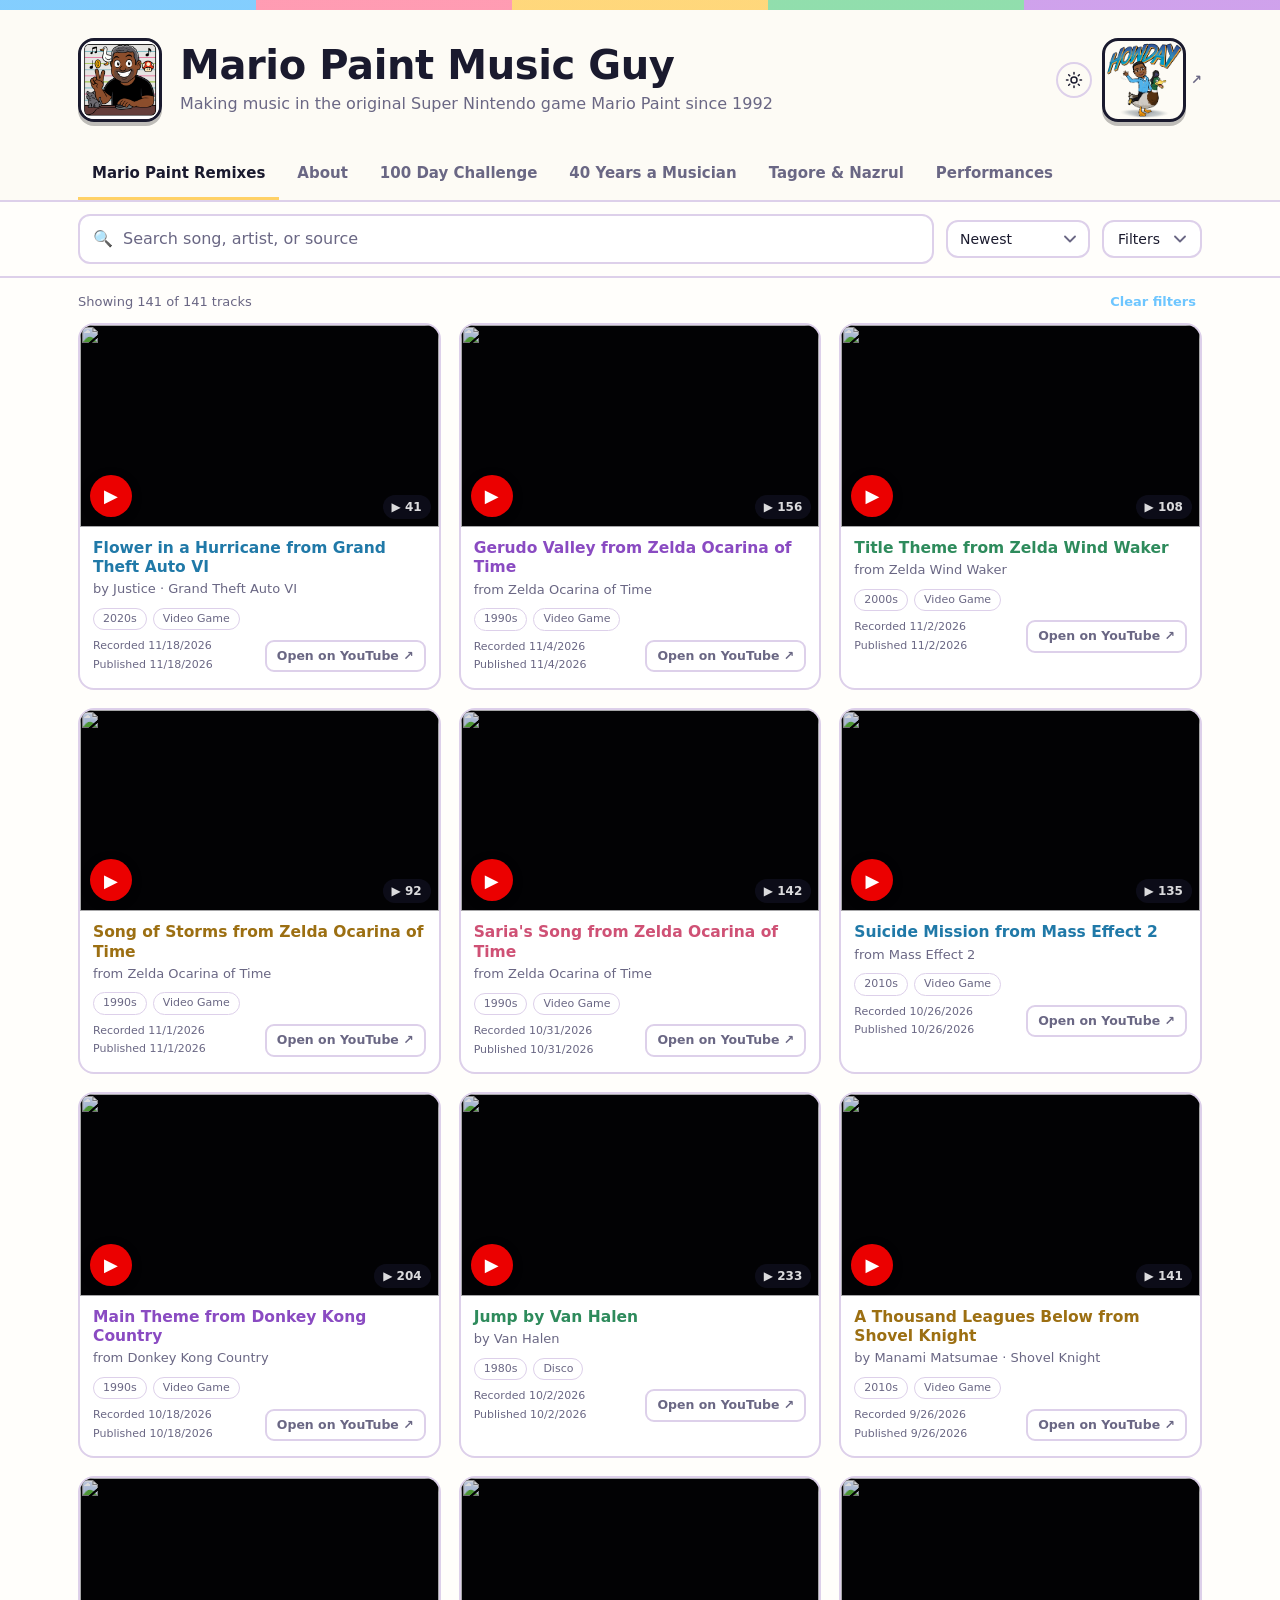
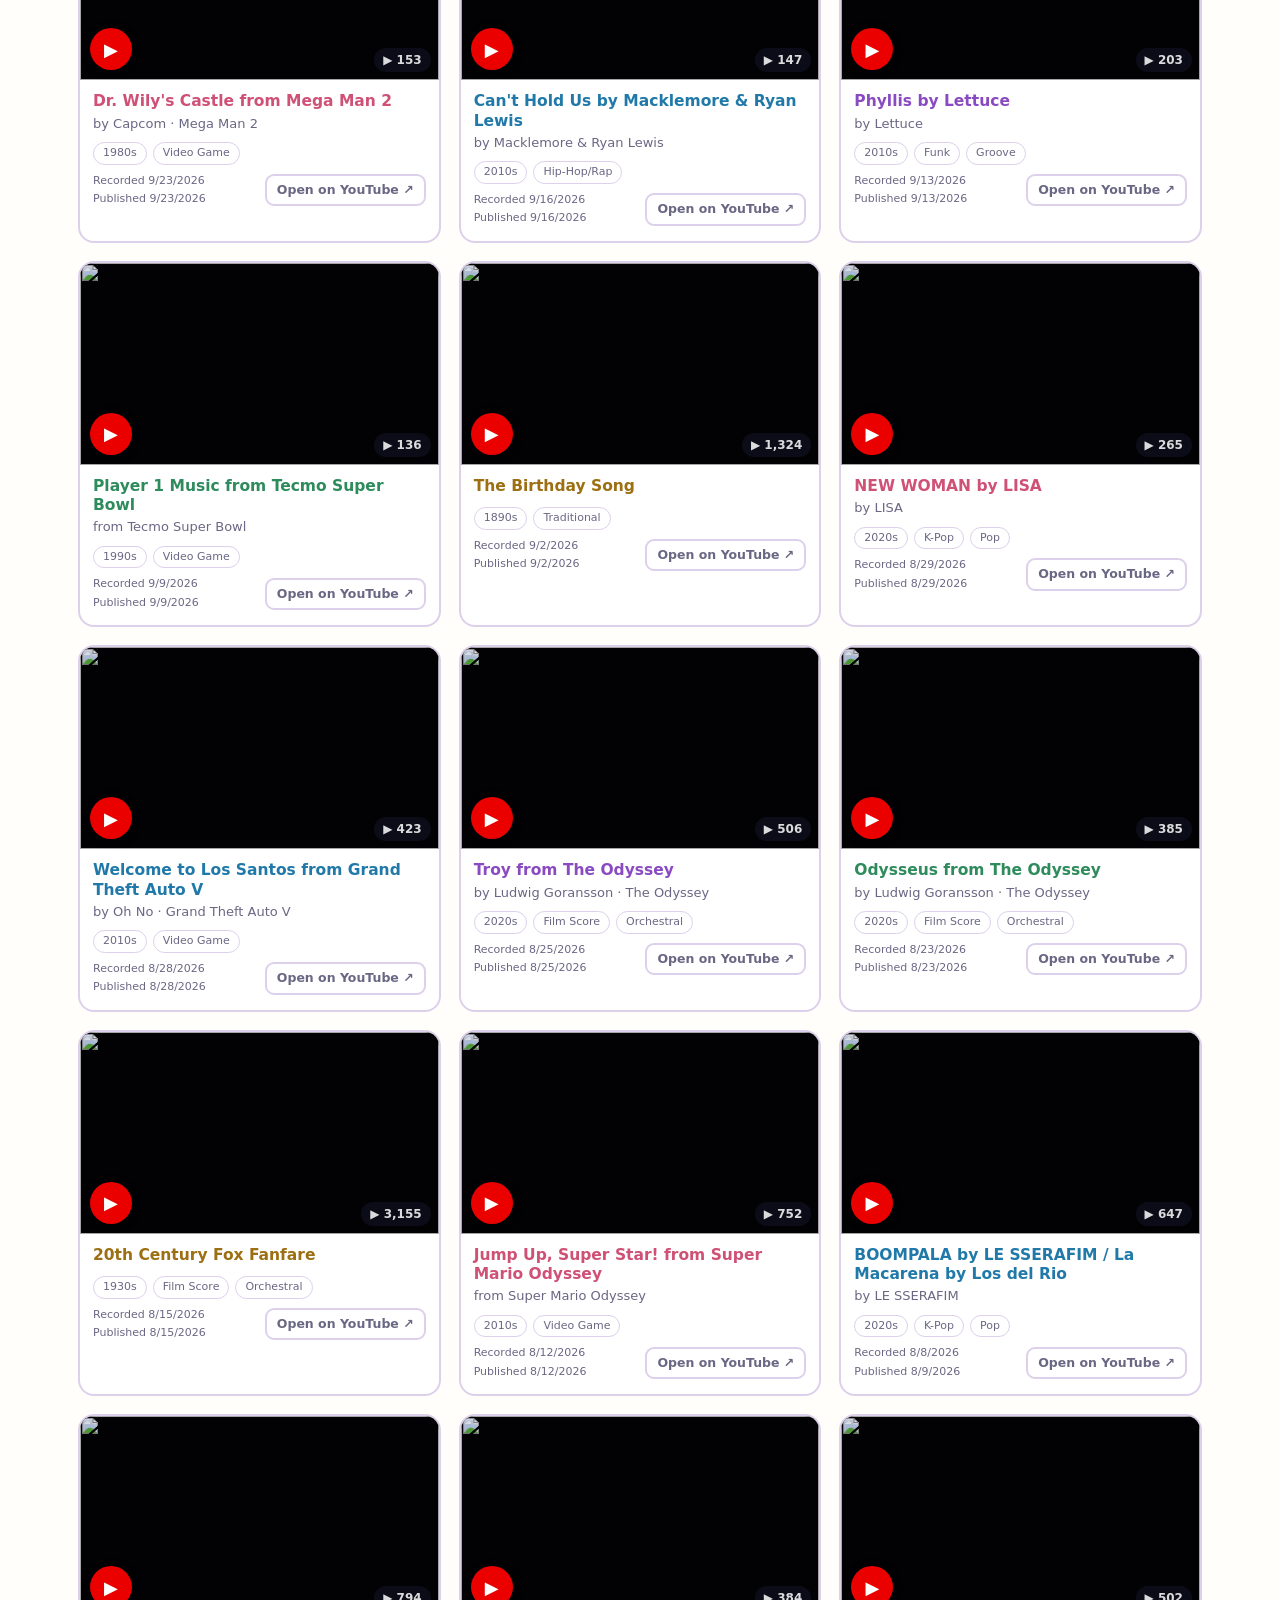
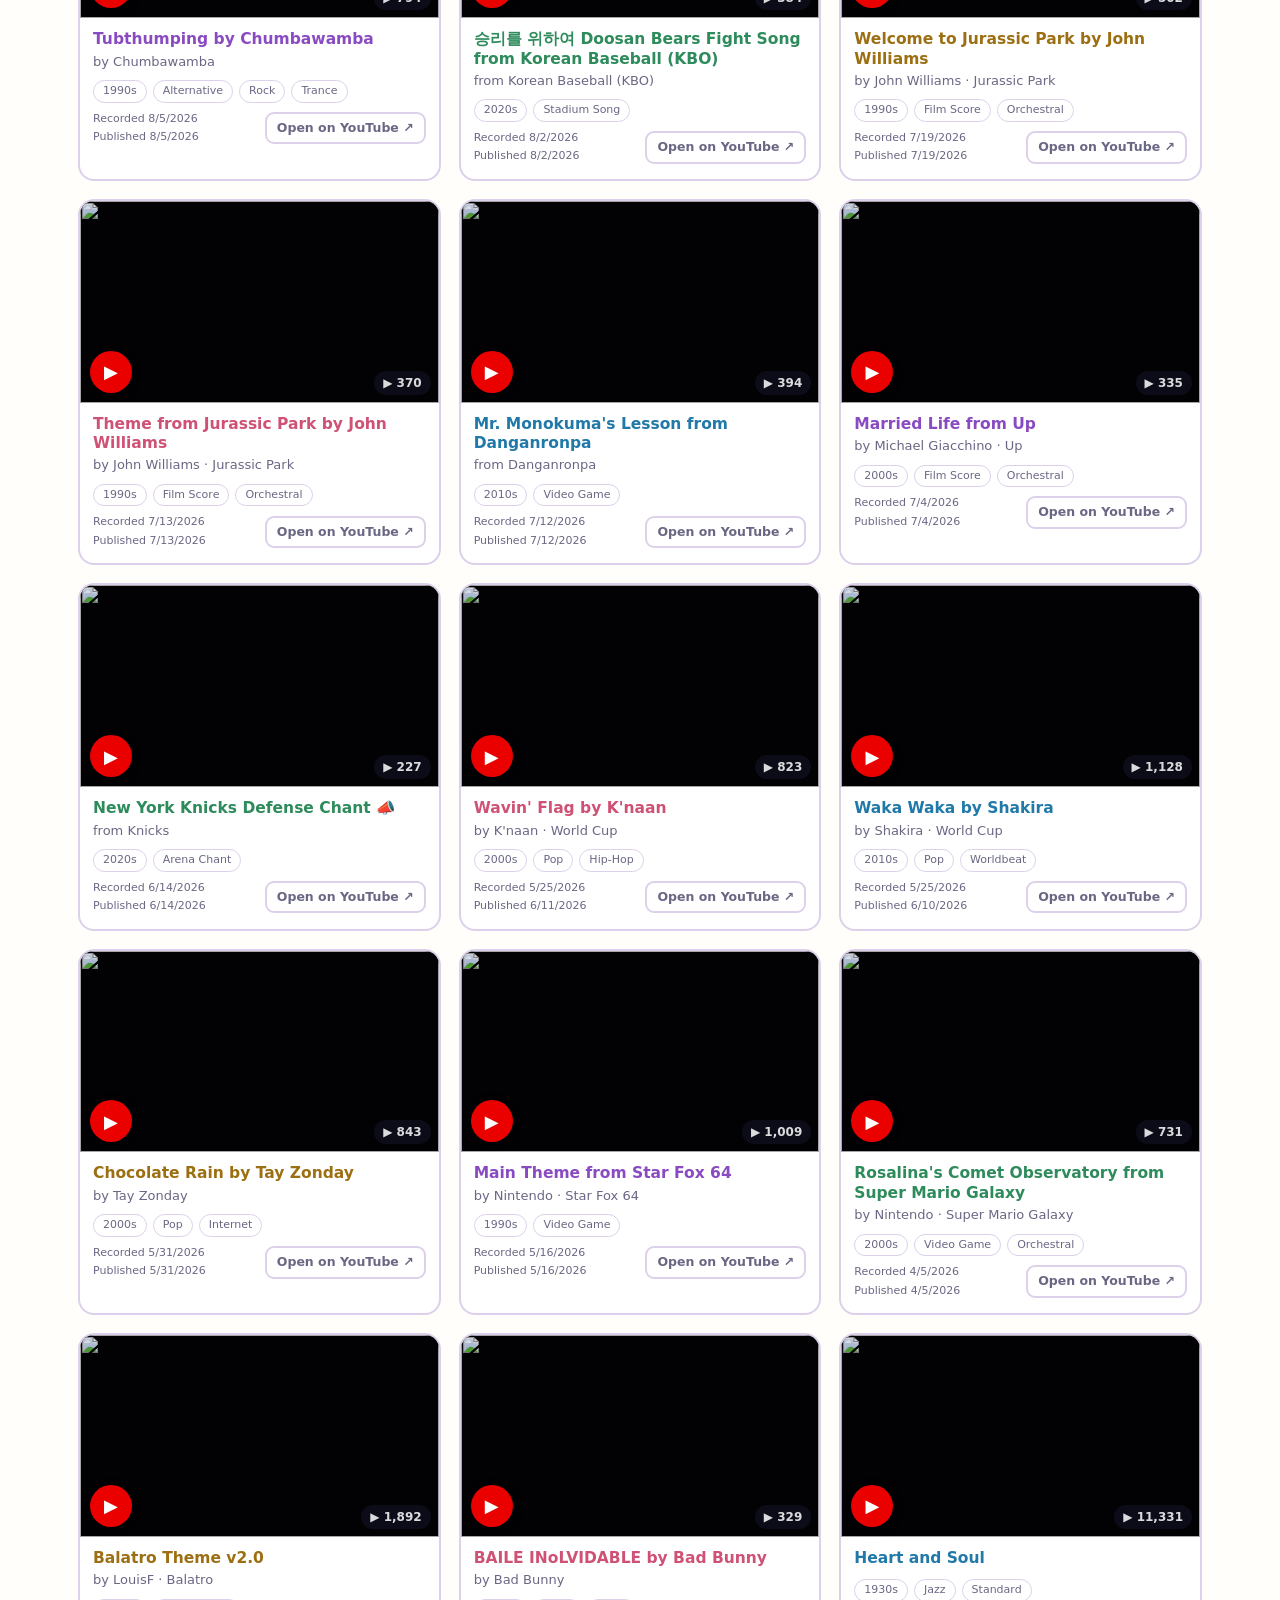
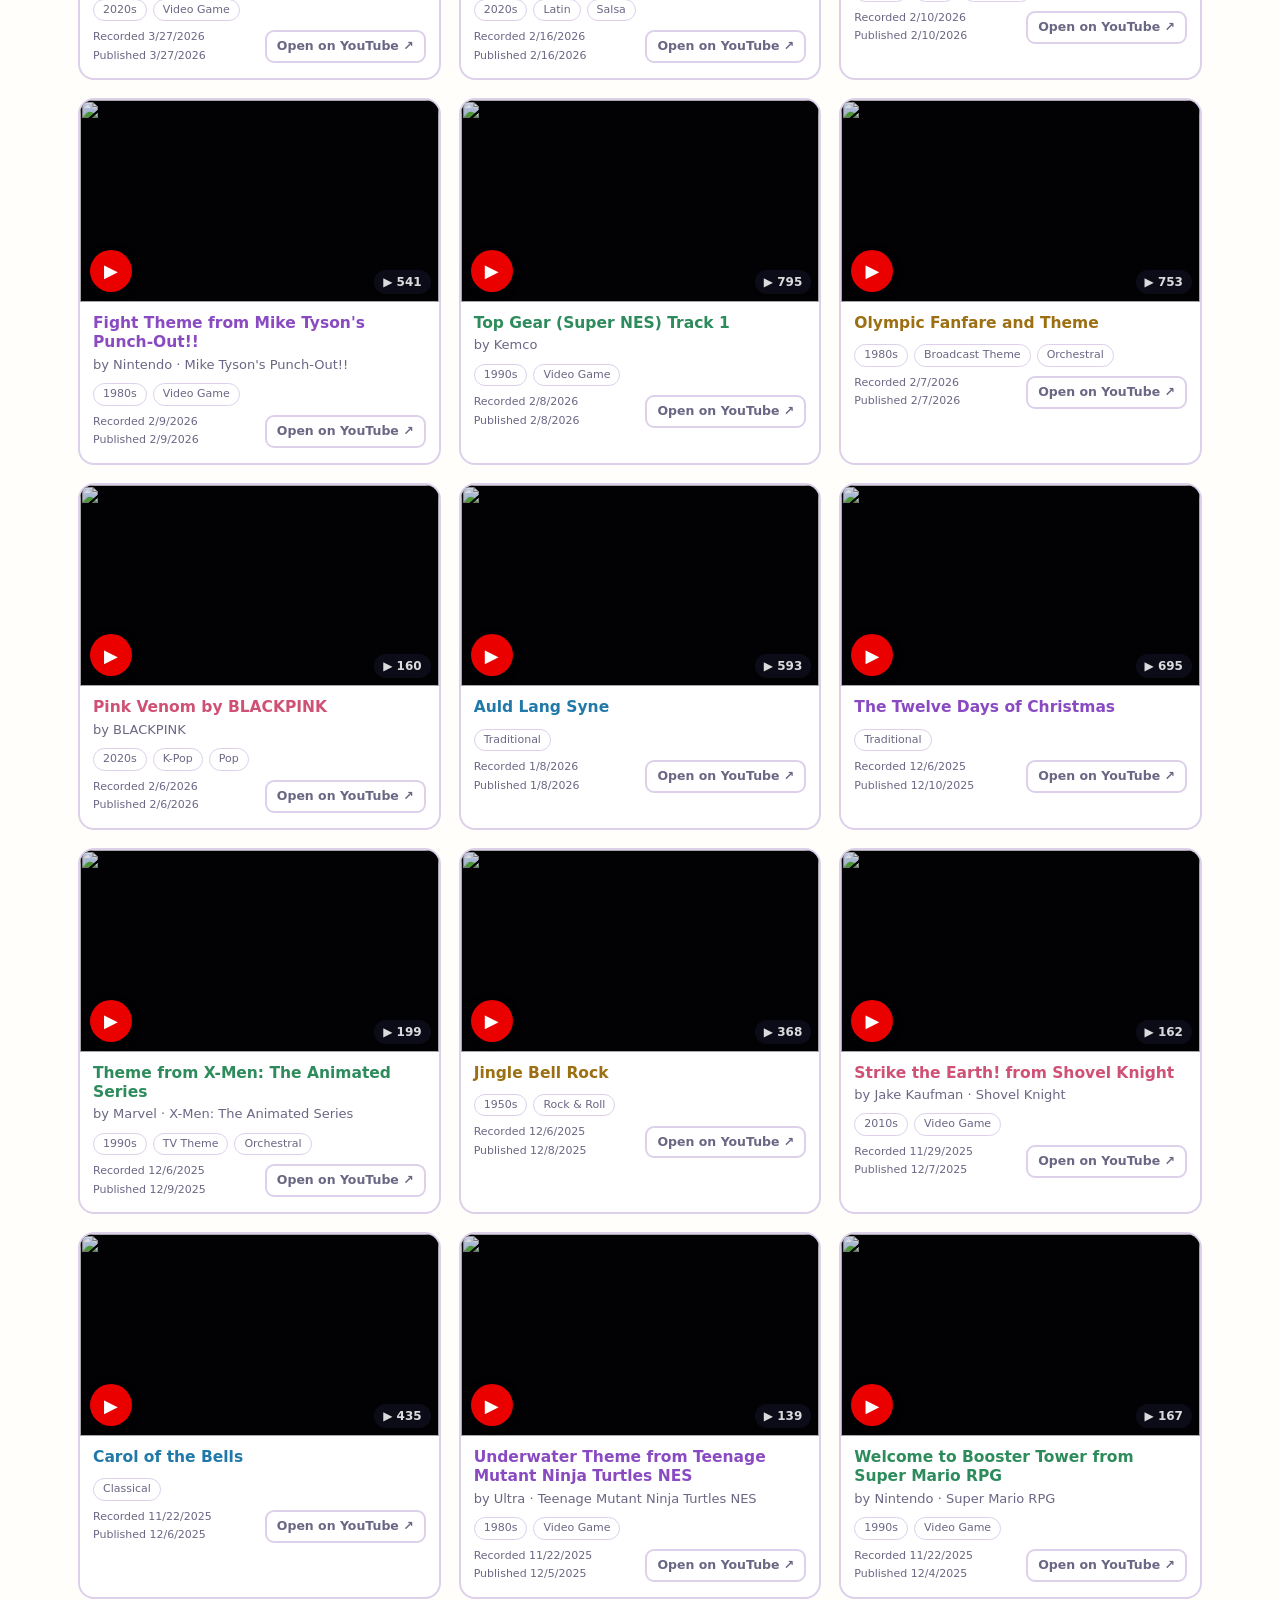
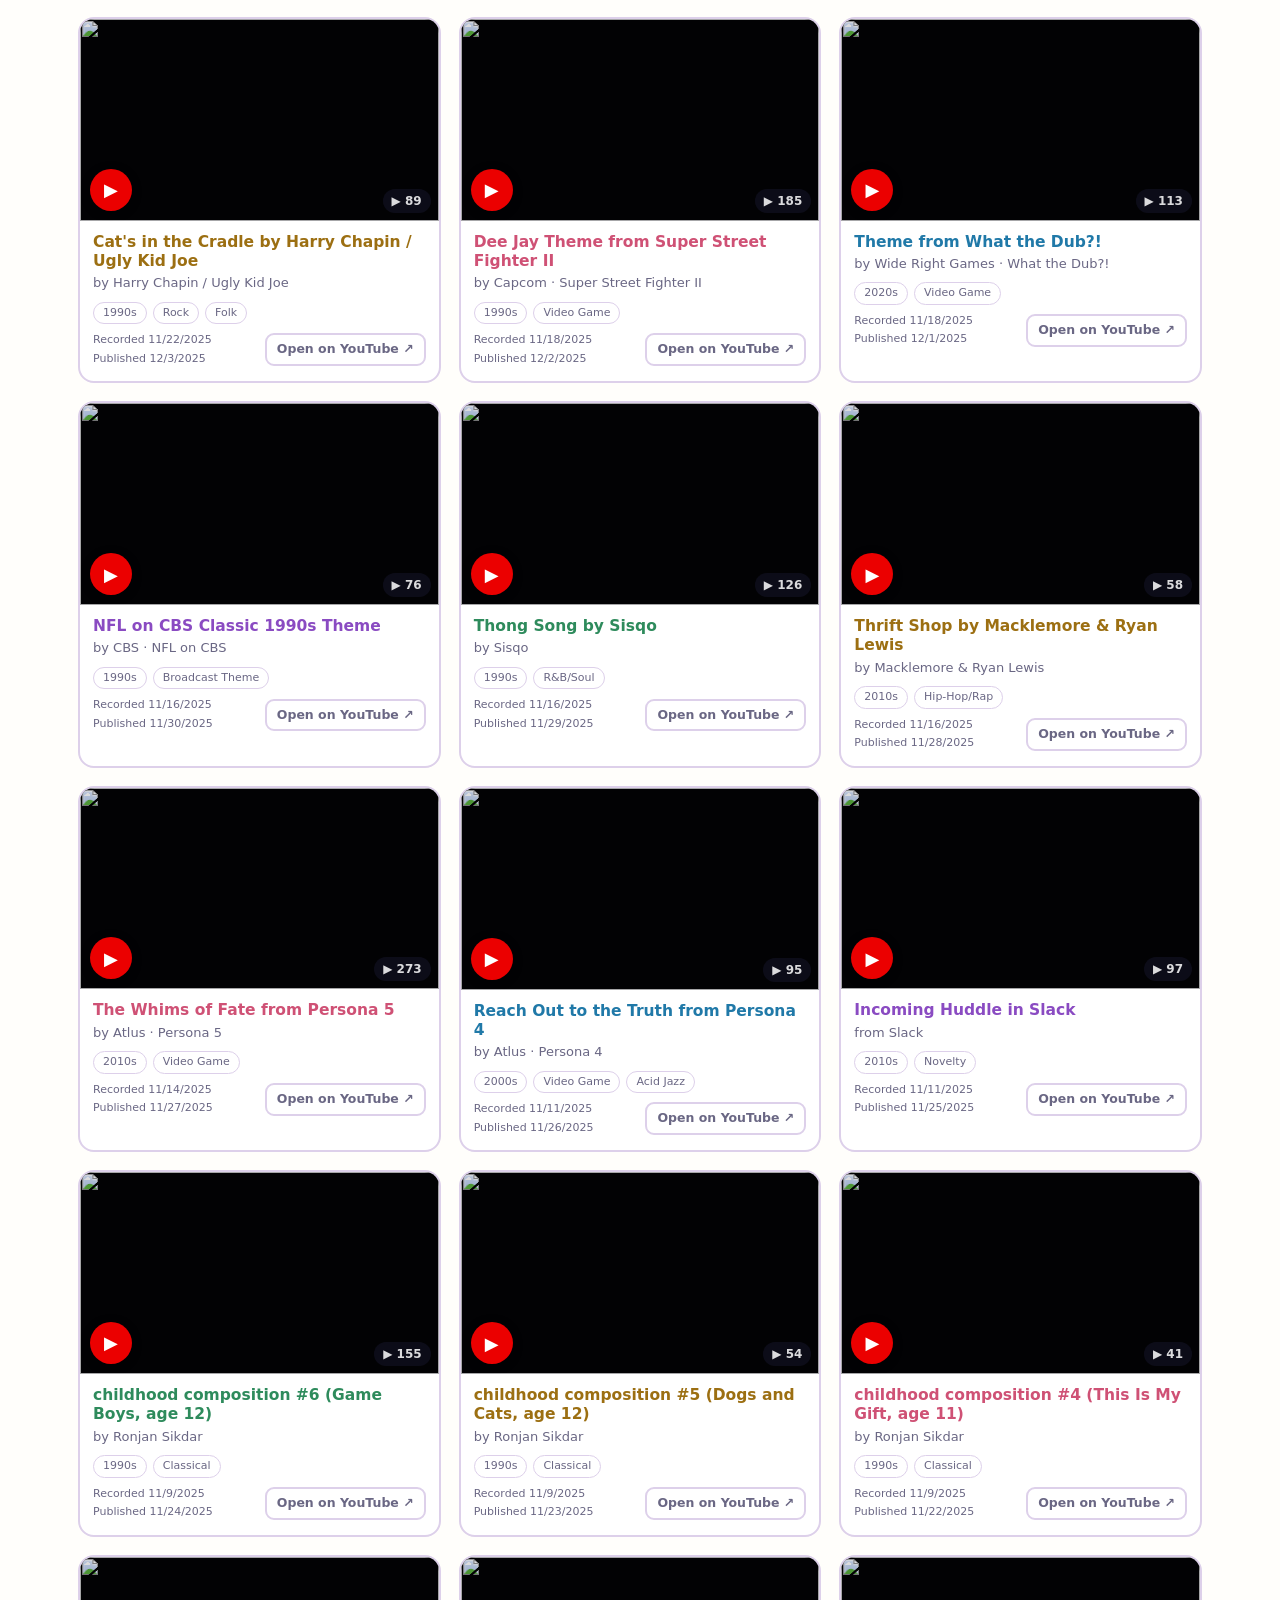
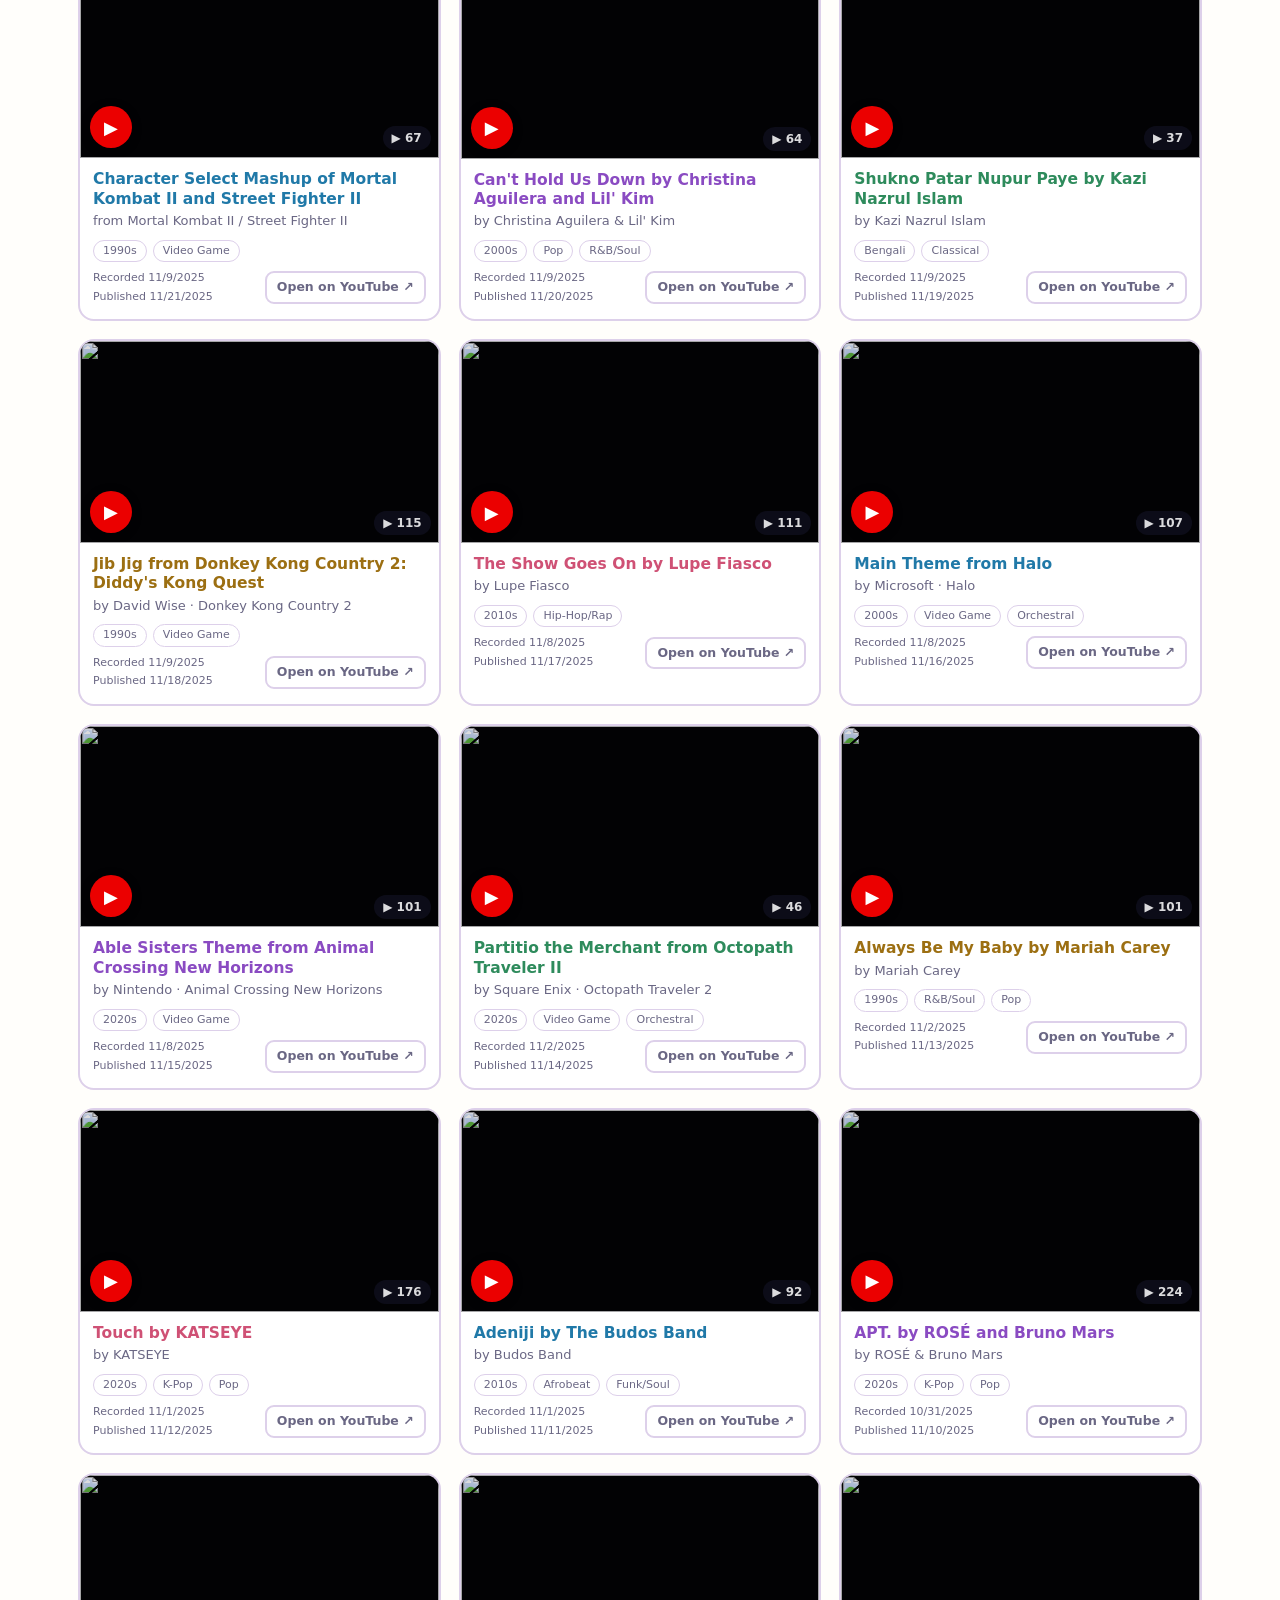
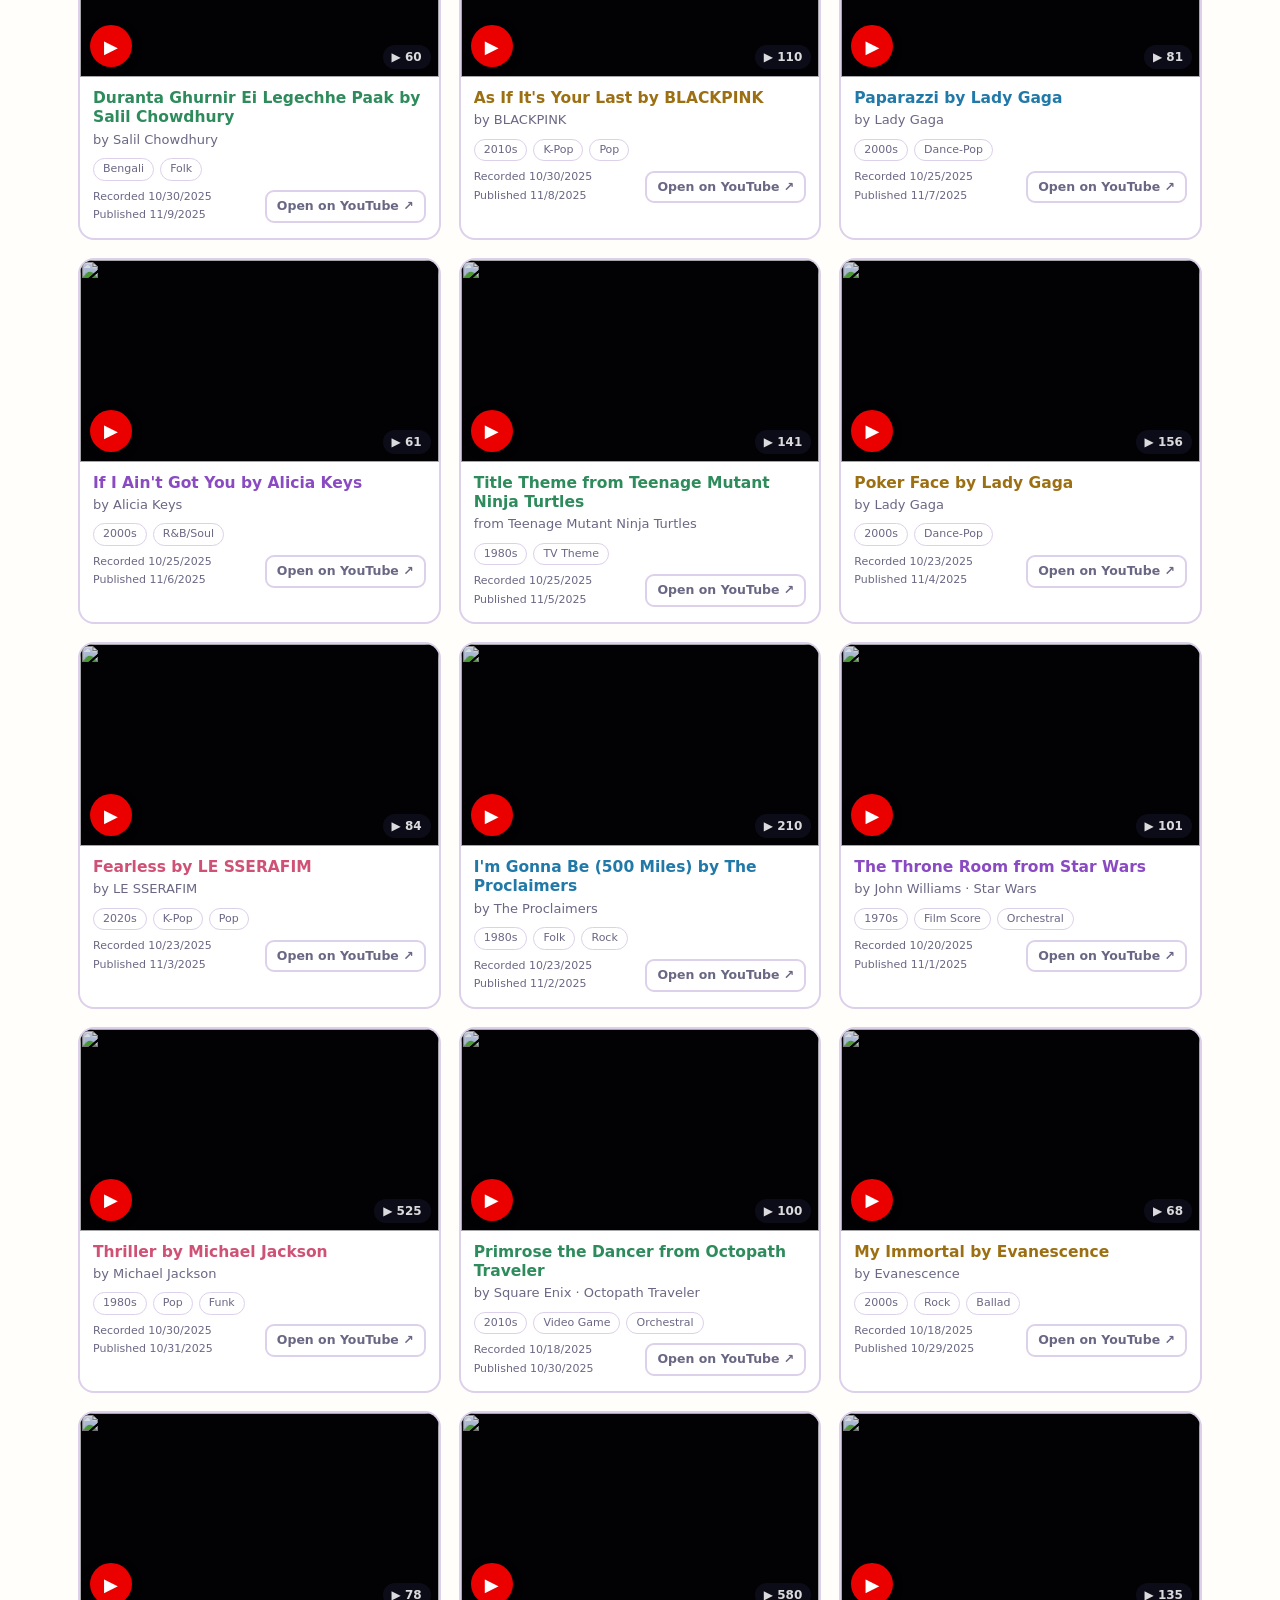
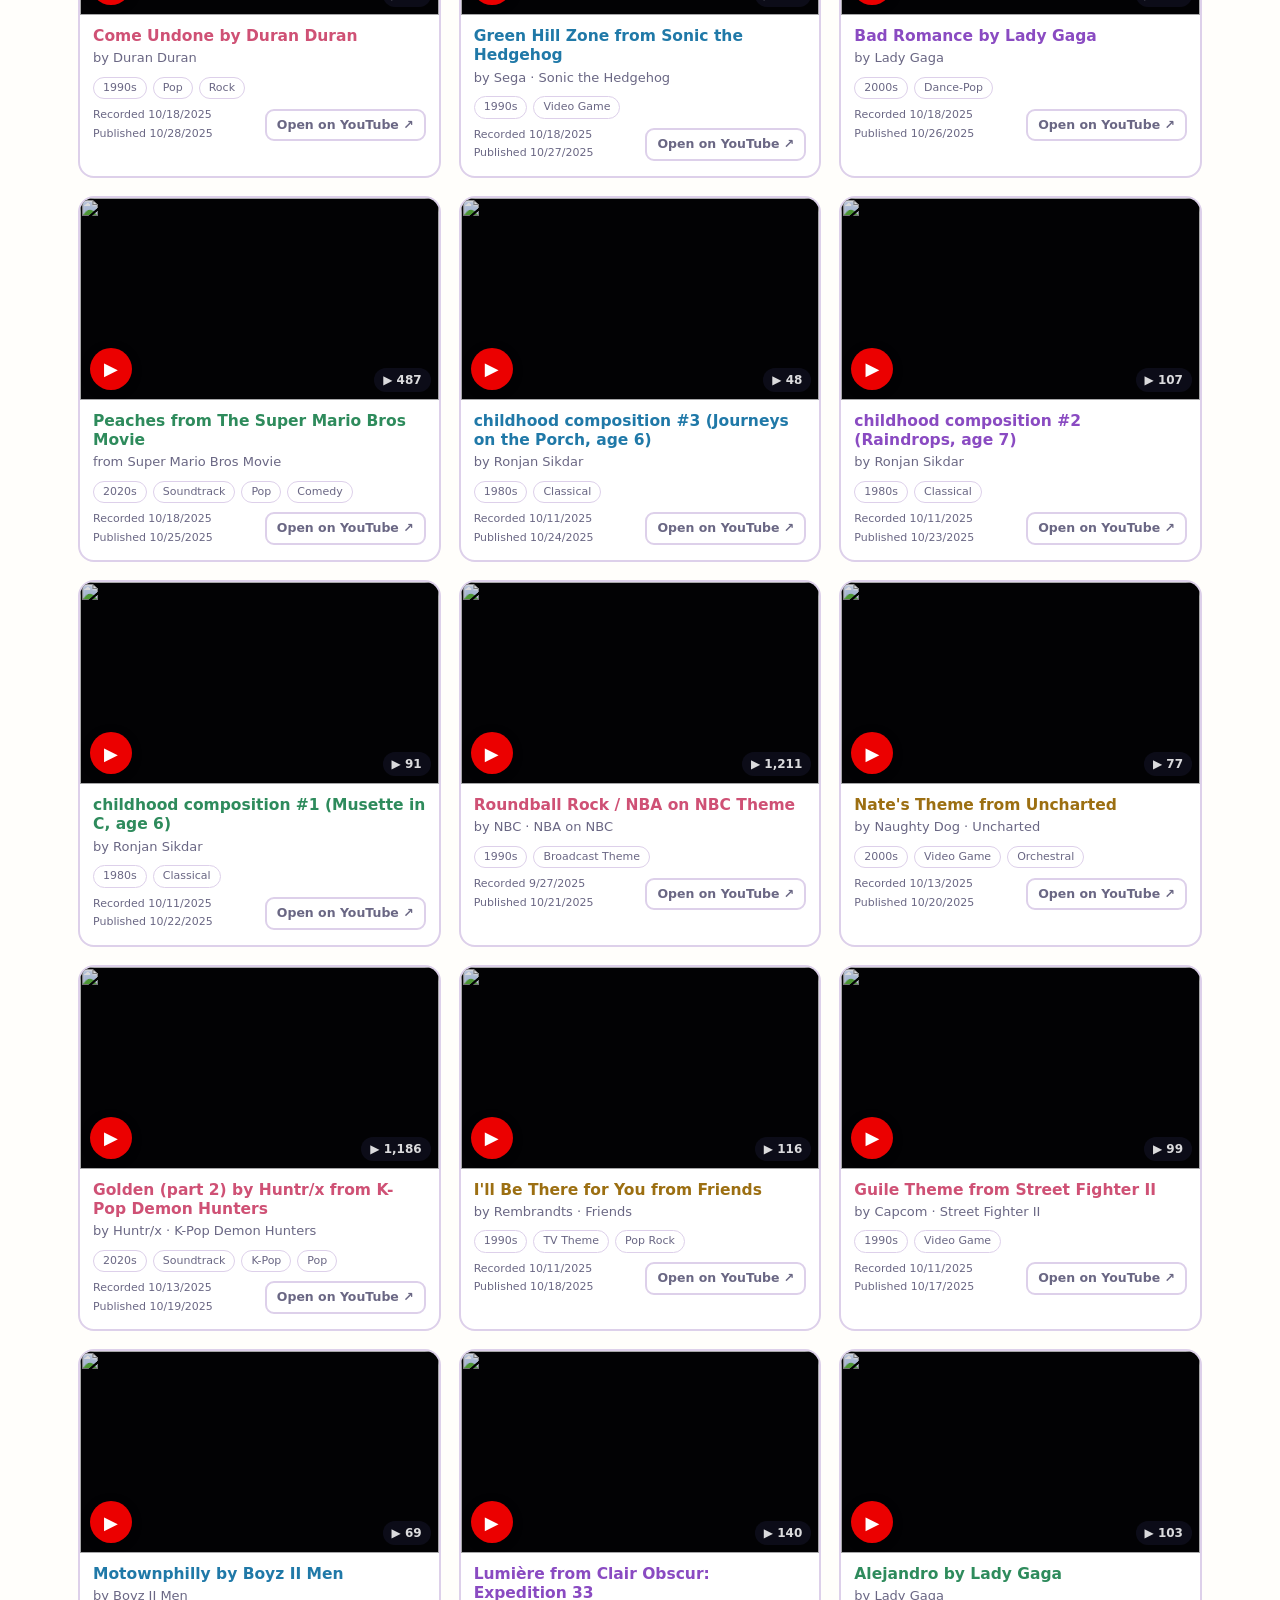
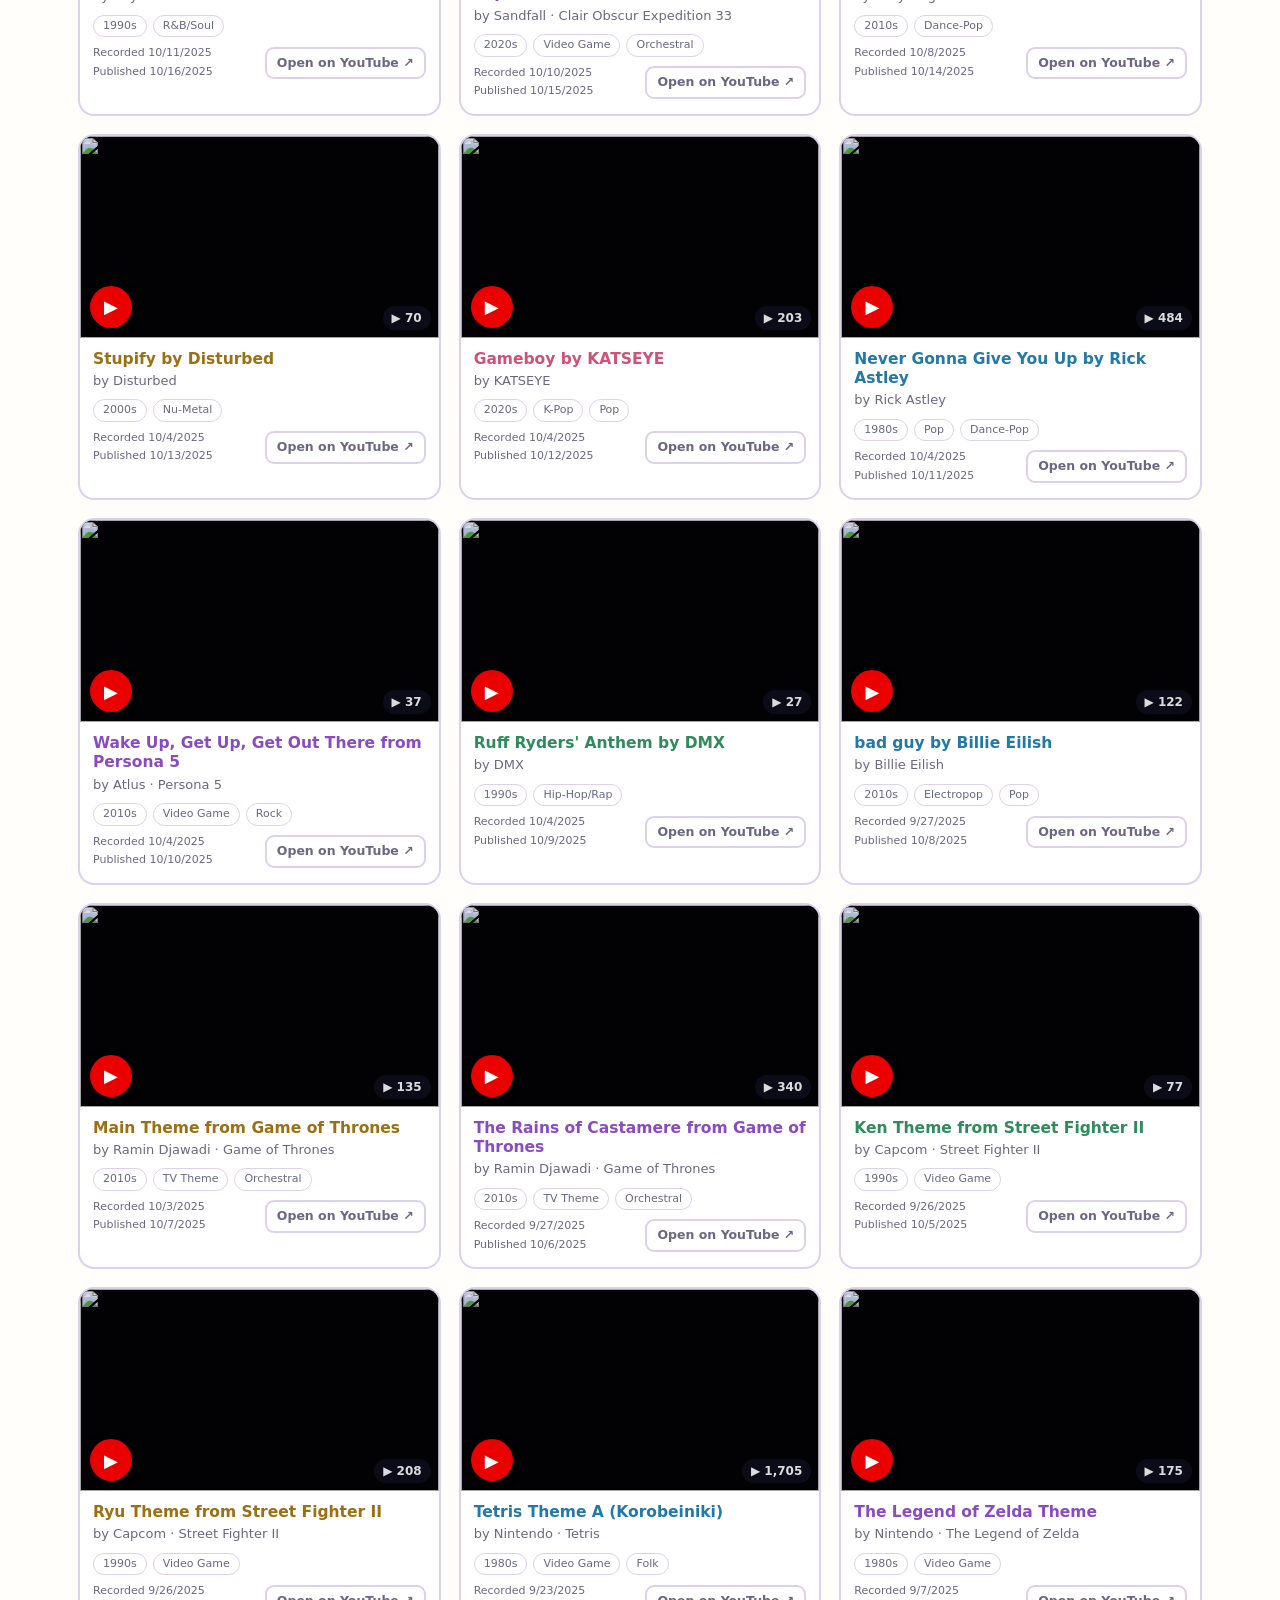
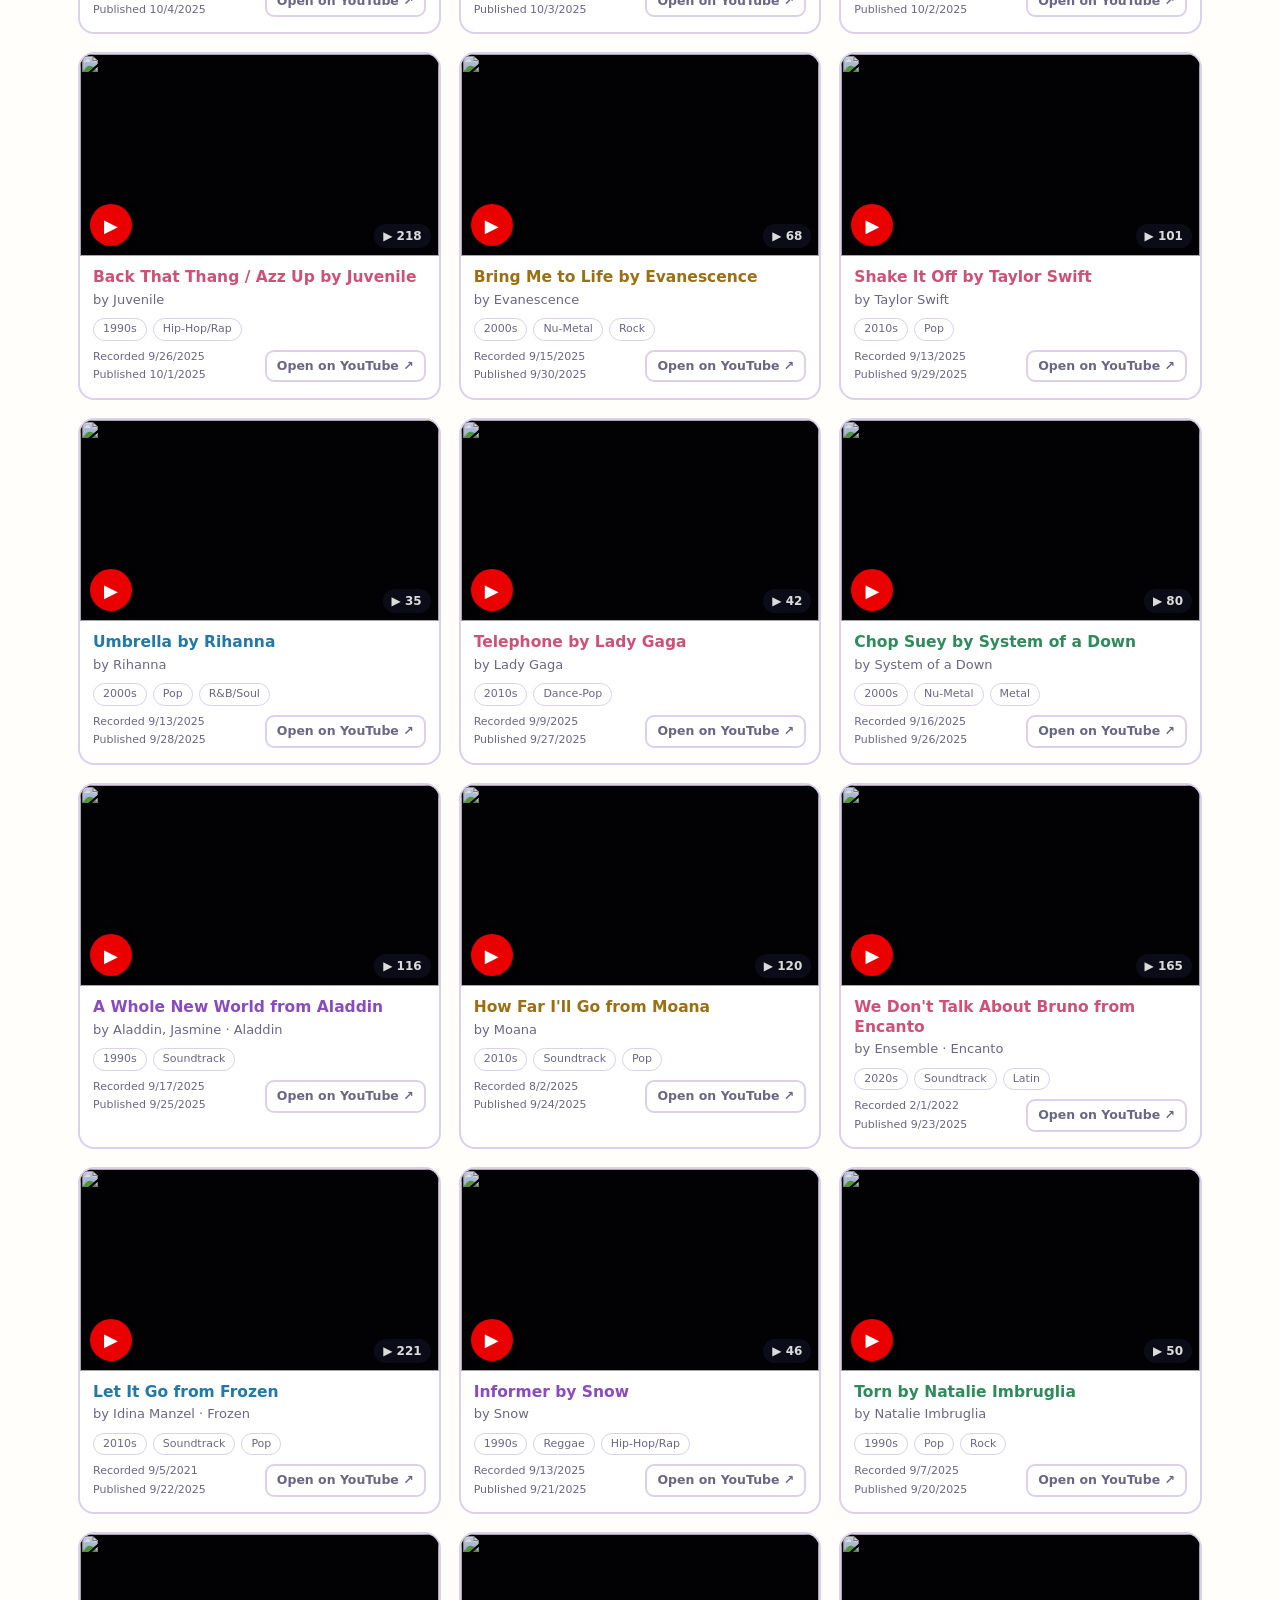
==== index.html @ 9397d5ef "Daily view refresh" ====
<!doctype html>
<html lang="en">
<head>
<meta charset="utf-8">
<meta name="viewport" content="width=device-width, initial-scale=1">
<title>Mario Paint Music Guy</title>
<link rel="stylesheet" href="style.css">
<script>
(function () {
  var saved = localStorage.getItem("theme");
  if (saved === "light" || saved === "dark") {
    document.documentElement.dataset.theme = saved;
  }
})();
</script>
</head>
<body>
<header>
  <div class="staffband"></div>
  <div class="wrap head-inner">
    <img class="avatar" src="./avatar.png" alt="Mario Paint Music Guy">
    <div class="brand">
      <h1>Mario Paint Music Guy</h1>
      <p class="tagline">Making music in the original Super Nintendo game Mario Paint since 1992</p>
    </div>
    <div class="controls-group">
      <button id="themeToggle" class="theme-toggle" aria-label="Toggle light and dark mode" type="button">
      <svg class="icon-sun" viewBox="0 0 24 24" width="18" height="18" fill="none" stroke="currentColor" stroke-width="2" stroke-linecap="round"><circle cx="12" cy="12" r="4"/><path d="M12 2v2M12 20v2M4.9 4.9l1.4 1.4M17.7 17.7l1.4 1.4M2 12h2M20 12h2M4.9 19.1l1.4-1.4M17.7 6.3l1.4-1.4"/></svg>
      <svg class="icon-moon" viewBox="0 0 24 24" width="18" height="18" fill="none" stroke="currentColor" stroke-width="2" stroke-linecap="round" stroke-linejoin="round"><path d="M21 12.8A9 9 0 1 1 11.2 3a7 7 0 0 0 9.8 9.8z"/></svg>
    </button>
      <a class="fakeronjan-link" href="https://fakeronjan.com/" title="fakeronjan.com" target="_blank" rel="noopener" aria-label="Visit fakeronjan.com">
      <img src="img/fakeronjan-avatar.webp" alt="">
      <span class="nav-arrow">&#8599;</span>
    </a>
    </div>
  </div>
  <div class="wrap"><nav class="tabs">
    <a class="tab" href="index.html" aria-current="page">Mario Paint Remixes</a>
    <a class="tab" href="about.html">About</a>
    <a class="tab" href="100-days.html">100 Day Challenge</a>
    <a class="tab" href="40-years-a-musician.html">40 Years a Musician</a>
    <a class="tab" href="tagore-nazrul.html">Tagore &amp; Nazrul</a>
    <a class="tab" href="performances.html">Performances</a>
  </nav></div>
</header>

<div class="controls">
  <div class="wrap">
    <div class="row1">
      <label class="search"><span>&#128269;</span><input id="q" type="search" placeholder="Search song, artist, or source" aria-label="Search"></label>
      <span class="selwrap"><select id="sort" aria-label="Sort">
        <option value="new" selected>Newest</option>
        <option value="old">Oldest</option>
        <option value="views">Most viewed</option>
        <option value="az">A to Z</option>
      </select><svg class="chev" viewBox="0 0 12 8" width="12" height="8" aria-hidden="true"><path d="M1 1.5l5 5 5-5" fill="none" stroke="currentColor" stroke-width="1.8" stroke-linecap="round" stroke-linejoin="round"/></svg></span>
      <button id="filtersToggle" class="ftoggle"><span>Filters</span><span id="fcount"></span><svg class="chev" viewBox="0 0 12 8" width="12" height="8" aria-hidden="true"><path d="M1 1.5l5 5 5-5" fill="none" stroke="currentColor" stroke-width="1.8" stroke-linecap="round" stroke-linejoin="round"/></svg></button>
    </div>
    <div class="facets" id="facets"></div>
  </div>
</div>
<main class="wrap">
  <div class="barline"><span class="count" id="count"></span><button class="clear" id="clear">Clear filters</button></div>
  <div class="grid" id="grid"></div>
</main>

<footer>&copy; Mario Paint Music Guy &middot; <a href="https://www.youtube.com/@MarioPaintMusicGuy" target="_blank" rel="noopener">YouTube</a></footer>

<script>
const CATALOG = [{"song": "Heart and Soul", "artist": "", "source": "", "category": "Standard", "recorded": "2026-02-10", "published": "2026-02-10", "regId": "2ueKLlIzvfw", "shortId": "Wr3426R2j0g", "regViews": 11021, "shortViews": 310, "genres": ["Jazz", "Standard"], "decade": "1930s", "collections": [], "franchises": [], "archive": false}, {"song": "20th Century Fox Fanfare", "artist": "", "source": "", "category": "Movie", "recorded": "2026-08-15", "published": "2026-08-15", "regId": "sevMxQVVUDM", "shortId": "JgmWVmT6y0I", "regViews": 2993, "shortViews": 162, "genres": ["Film Score", "Orchestral"], "decade": "1930s", "collections": ["Movie & TV"], "franchises": [], "archive": false}, {"song": "Balatro Theme v2.0", "artist": "LouisF", "source": "Balatro", "category": "Game", "recorded": "2026-03-27", "published": "2026-03-27", "regId": "3yrPUi-ESMI", "shortId": "", "regViews": 1892, "shortViews": null, "genres": ["Video Game"], "decade": "2020s", "collections": [], "franchises": ["Balatro"], "archive": false}, {"song": "Tetris Theme A (Korobeiniki)", "artist": "Nintendo", "source": "Tetris", "category": "Game", "recorded": "2025-09-23", "published": "2025-10-03", "regId": "H_ZbOxNmlis", "shortId": "", "regViews": 1705, "shortViews": null, "genres": ["Video Game", "Folk"], "decade": "1980s", "collections": [], "franchises": ["Nintendo"], "archive": false}, {"song": "The Birthday Song", "artist": "", "source": "", "category": "Standard", "recorded": "2026-09-02", "published": "2026-09-02", "regId": "ES9xTOsCjaQ", "shortId": "R65C-DaXrLw", "regViews": 1273, "shortViews": 51, "genres": ["Traditional"], "decade": "1890s", "collections": [], "franchises": [], "archive": false}, {"song": "Golden by Huntr/x from K-Pop Demon Hunters", "artist": "Huntr/x", "source": "K-Pop Demon Hunters", "category": "Movie", "recorded": "2025-08-21", "published": "2025-09-02", "regId": "4ZWilVUmlLQ", "shortId": "uCRMGy0MFsE", "regViews": 1170, "shortViews": 114, "genres": ["Soundtrack", "K-Pop", "Pop"], "decade": "2020s", "collections": ["Movie & TV"], "franchises": ["K-Pop Demon Hunters"], "archive": false}, {"song": "Roundball Rock / NBA on NBC Theme", "artist": "NBC", "source": "NBA on NBC", "category": "Sports", "recorded": "2025-09-27", "published": "2025-10-21", "regId": "bncDzcIEq9Q", "shortId": "Cq3W-0Tt3R0", "regViews": 1144, "shortViews": 67, "genres": ["Broadcast Theme"], "decade": "1990s", "collections": ["Sports"], "franchises": [], "archive": false}, {"song": "Golden (part 2) by Huntr/x from K-Pop Demon Hunters", "artist": "Huntr/x", "source": "K-Pop Demon Hunters", "category": "Movie", "recorded": "2025-10-13", "published": "2025-10-19", "regId": "SF5gaCYobFs", "shortId": "BbsMTj_1z6Y", "regViews": 1143, "shortViews": 43, "genres": ["Soundtrack", "K-Pop", "Pop"], "decade": "2020s", "collections": ["Movie & TV"], "franchises": ["K-Pop Demon Hunters"], "archive": false}, {"song": "Waka Waka by Shakira", "artist": "Shakira", "source": "World Cup", "category": "Sports", "recorded": "2026-05-25", "published": "2026-06-10", "regId": "WDuNkzxXZJU", "shortId": "nCUYQvqSnLo", "regViews": 1081, "shortViews": 47, "genres": ["Pop", "Worldbeat"], "decade": "2010s", "collections": ["Sports"], "franchises": ["World Cup"], "archive": false}, {"song": "Main Theme from Star Fox 64", "artist": "Nintendo", "source": "Star Fox 64", "category": "Game", "recorded": "2026-05-16", "published": "2026-05-16", "regId": "3b-SNGbLce8", "shortId": "", "regViews": 1009, "shortViews": null, "genres": ["Video Game"], "decade": "1990s", "collections": [], "franchises": ["Nintendo"], "archive": false}, {"song": "Soda Pop by Saja Boys from K-Pop Demon Hunters", "artist": "Saja Boys", "source": "K-Pop Demon Hunters", "category": "Movie", "recorded": "2025-08-21", "published": "2025-09-03", "regId": "pqCuLL25n6A", "shortId": "fSdLHXrg5AI", "regViews": 867, "shortViews": 60, "genres": ["Soundtrack", "K-Pop", "Pop"], "decade": "2020s", "collections": ["Movie & TV"], "franchises": ["K-Pop Demon Hunters"], "archive": false}, {"song": "Sunday Night Football Theme / NFL on NBC (with instrument layer build)", "artist": "NBC", "source": "NFL on NBC", "category": "Sports", "recorded": "2025-09-03", "published": "2025-09-04", "regId": "ODpYoeWWM_s", "shortId": "igqPYNcxgRw", "regViews": 858, "shortViews": 67, "genres": ["Broadcast Theme"], "decade": "2000s", "collections": ["Sports"], "franchises": [], "archive": false}, {"song": "Wavin' Flag by K'naan", "artist": "K'naan", "source": "World Cup", "category": "Sports", "recorded": "2026-05-25", "published": "2026-06-11", "regId": "sng3wLvk4Yg", "shortId": "32qicB0bze4", "regViews": 801, "shortViews": 22, "genres": ["Pop", "Hip-Hop"], "decade": "2000s", "collections": ["Sports"], "franchises": ["World Cup"], "archive": false}, {"song": "Top Gear (Super NES) Track 1", "artist": "Kemco", "source": "", "category": "Game", "recorded": "2026-02-08", "published": "2026-02-08", "regId": "xOwlTm9WJ_E", "shortId": "", "regViews": 795, "shortViews": null, "genres": ["Video Game"], "decade": "1990s", "collections": [], "franchises": [], "archive": false}, {"song": "Tubthumping by Chumbawamba", "artist": "Chumbawamba", "source": "", "category": "Cover", "recorded": "2026-08-05", "published": "2026-08-05", "regId": "V7dY8bz9oFQ", "shortId": "", "regViews": 794, "shortViews": null, "genres": ["Alternative", "Rock", "Trance"], "decade": "1990s", "collections": [], "franchises": ["Chumbawamba"], "archive": false}, {"song": "Chocolate Rain by Tay Zonday", "artist": "Tay Zonday", "source": "", "category": "Cover", "recorded": "2026-05-31", "published": "2026-05-31", "regId": "llSHX7nzeEg", "shortId": "b7Lk6gFHze0", "regViews": 769, "shortViews": 74, "genres": ["Pop", "Internet"], "decade": "2000s", "collections": [], "franchises": [], "archive": false}, {"song": "Olympic Fanfare and Theme", "artist": "", "source": "", "category": "Sports", "recorded": "2026-02-07", "published": "2026-02-07", "regId": "QzsrSvFwsXk", "shortId": "", "regViews": 753, "shortViews": null, "genres": ["Broadcast Theme", "Orchestral"], "decade": "1980s", "collections": ["Sports"], "franchises": [], "archive": false}, {"song": "Rosalina's Comet Observatory from Super Mario Galaxy", "artist": "Nintendo", "source": "Super Mario Galaxy", "category": "Game", "recorded": "2026-04-05", "published": "2026-04-05", "regId": "essdTcbAdUg", "shortId": "", "regViews": 731, "shortViews": null, "genres": ["Video Game", "Orchestral"], "decade": "2000s", "collections": [], "franchises": ["Nintendo"], "archive": false}, {"song": "The Twelve Days of Christmas", "artist": "", "source": "", "category": "Holiday", "recorded": "2025-12-06", "published": "2025-12-10", "regId": "M8LcDn4JFUI", "shortId": "", "regViews": 695, "shortViews": null, "genres": ["Traditional"], "decade": "", "collections": ["Holiday"], "franchises": [], "archive": false}, {"song": "Jump Up, Super Star! from Super Mario Odyssey", "artist": "", "source": "Super Mario Odyssey", "category": "Game", "recorded": "2026-08-12", "published": "2026-08-12", "regId": "a2CiicVmY1s", "shortId": "1sTVZLxGuko", "regViews": 636, "shortViews": 116, "genres": ["Video Game"], "decade": "2010s", "collections": [], "franchises": [], "archive": false}, {"song": "BOOMPALA by LE SSERAFIM / La Macarena by Los del Rio", "artist": "LE SSERAFIM", "source": "", "category": "K-Pop", "recorded": "2026-08-08", "published": "2026-08-09", "regId": "Q9eVc2QR40Q", "shortId": "5sviO1mfnkc", "regViews": 628, "shortViews": 19, "genres": ["K-Pop", "Pop"], "decade": "2020s", "collections": [], "franchises": ["LE SSERAFIM"], "archive": false}, {"song": "Auld Lang Syne", "artist": "", "source": "", "category": "Holiday", "recorded": "2026-01-08", "published": "2026-01-08", "regId": "dFD6bGnLXkQ", "shortId": "", "regViews": 593, "shortViews": null, "genres": ["Traditional"], "decade": "", "collections": ["Holiday"], "franchises": [], "archive": false}, {"song": "Green Hill Zone from Sonic the Hedgehog", "artist": "Sega", "source": "Sonic the Hedgehog", "category": "Game", "recorded": "2025-10-18", "published": "2025-10-27", "regId": "-ow5G2m-9Qg", "shortId": "", "regViews": 580, "shortViews": null, "genres": ["Video Game"], "decade": "1990s", "collections": [], "franchises": [], "archive": false}, {"song": "Fight Theme from Mike Tyson's Punch-Out!!", "artist": "Nintendo", "source": "Mike Tyson's Punch-Out!!", "category": "Game", "recorded": "2026-02-09", "published": "2026-02-09", "regId": "fMv8ROvErJ0", "shortId": "", "regViews": 541, "shortViews": null, "genres": ["Video Game"], "decade": "1980s", "collections": [], "franchises": ["Nintendo"], "archive": false}, {"song": "Peaches from The Super Mario Bros Movie", "artist": "", "source": "Super Mario Bros Movie", "category": "Game", "recorded": "2025-10-18", "published": "2025-10-25", "regId": "eXWq4ltqSMk", "shortId": "", "regViews": 487, "shortViews": null, "genres": ["Soundtrack", "Pop", "Comedy"], "decade": "2020s", "collections": ["Movie & TV"], "franchises": ["Nintendo"], "archive": false}, {"song": "Never Gonna Give You Up by Rick Astley", "artist": "Rick Astley", "source": "", "category": "Cover", "recorded": "2025-10-04", "published": "2025-10-11", "regId": "FBUEpm3ad-8", "shortId": "", "regViews": 484, "shortViews": null, "genres": ["Pop", "Dance-Pop"], "decade": "1980s", "collections": [], "franchises": [], "archive": false}, {"song": "Welcome to Jurassic Park by John Williams", "artist": "John Williams", "source": "Jurassic Park", "category": "Movie", "recorded": "2026-07-19", "published": "2026-07-19", "regId": "RAtpSmHgvRo", "shortId": "vViqh1fow08", "regViews": 473, "shortViews": 29, "genres": ["Film Score", "Orchestral"], "decade": "1990s", "collections": ["Movie & TV"], "franchises": ["Jurassic Park"], "archive": false}, {"song": "Troy from The Odyssey", "artist": "Ludwig Goransson", "source": "The Odyssey", "category": "Movie", "recorded": "2026-08-25", "published": "2026-08-25", "regId": "8LacGdTzCuA", "shortId": "2RL-9QNIbM4", "regViews": 449, "shortViews": 57, "genres": ["Film Score", "Orchestral"], "decade": "2020s", "collections": ["Movie & TV"], "franchises": ["Ludwig Goransson"], "archive": false}, {"song": "Carol of the Bells", "artist": "", "source": "", "category": "Holiday", "recorded": "2025-11-22", "published": "2025-12-06", "regId": "eLV18SiWft4", "shortId": "", "regViews": 435, "shortViews": null, "genres": ["Classical"], "decade": "", "collections": ["Holiday"], "franchises": [], "archive": false}, {"song": "Thriller by Michael Jackson", "artist": "Michael Jackson", "source": "", "category": "Cover", "recorded": "2025-10-30", "published": "2025-10-31", "regId": "LZkT5AcTcLg", "shortId": "U9bTvbvpY0k", "regViews": 433, "shortViews": 92, "genres": ["Pop", "Funk"], "decade": "1980s", "collections": [], "franchises": [], "archive": false}, {"song": "Welcome to Los Santos from Grand Theft Auto V", "artist": "Oh No", "source": "Grand Theft Auto V", "category": "Game", "recorded": "2026-08-28", "published": "2026-08-28", "regId": "x6q19b8PwU4", "shortId": "QejbVfzxVxw", "regViews": 404, "shortViews": 19, "genres": ["Video Game"], "decade": "2010s", "collections": [], "franchises": ["Grand Theft Auto"], "archive": false}, {"song": "Mr. Monokuma's Lesson from Danganronpa", "artist": "", "source": "Danganronpa", "category": "Game", "recorded": "2026-07-12", "published": "2026-07-12", "regId": "CAdpdeIRv8s", "shortId": "", "regViews": 394, "shortViews": null, "genres": ["Video Game"], "decade": "2010s", "collections": [], "franchises": ["Danganronpa"], "archive": false}, {"song": "Super Mario Bros Theme", "artist": "Nintendo", "source": "Super Mario Bros", "category": "Game", "recorded": "2025-08-31", "published": "2025-09-12", "regId": "1nHFPyLbXbU", "shortId": "", "regViews": 375, "shortViews": null, "genres": ["Video Game"], "decade": "1980s", "collections": [], "franchises": ["Nintendo"], "archive": false}, {"song": "승리를 위하여 Doosan Bears Fight Song from Korean Baseball (KBO)", "artist": "", "source": "Korean Baseball (KBO)", "category": "Sports", "recorded": "2026-08-02", "published": "2026-08-02", "regId": "YFeqXMWJh64", "shortId": "GFjJGHFkQLg", "regViews": 368, "shortViews": 16, "genres": ["Stadium Song"], "decade": "2020s", "collections": ["Sports"], "franchises": ["Doosan Bears"], "archive": false}, {"song": "Jingle Bell Rock", "artist": "", "source": "", "category": "Holiday", "recorded": "2025-12-06", "published": "2025-12-08", "regId": "GD8x5QDlXgI", "shortId": "", "regViews": 368, "shortViews": null, "genres": ["Rock & Roll"], "decade": "1950s", "collections": ["Holiday"], "franchises": [], "archive": false}, {"song": "Odysseus from The Odyssey", "artist": "Ludwig Goransson", "source": "The Odyssey", "category": "Movie", "recorded": "2026-08-23", "published": "2026-08-23", "regId": "2rXGOfZ6SdI", "shortId": "hZyVNPP6R7Y", "regViews": 361, "shortViews": 24, "genres": ["Film Score", "Orchestral"], "decade": "2020s", "collections": ["Movie & TV"], "franchises": ["Ludwig Goransson"], "archive": false}, {"song": "BAILE INoLVIDABLE by Bad Bunny", "artist": "Bad Bunny", "source": "", "category": "Cover", "recorded": "2026-02-16", "published": "2026-02-16", "regId": "35HM68g6asU", "shortId": "", "regViews": 329, "shortViews": null, "genres": ["Latin", "Salsa"], "decade": "2020s", "collections": [], "franchises": [], "archive": false}, {"song": "Theme from Jurassic Park by John Williams", "artist": "John Williams", "source": "Jurassic Park", "category": "Movie", "recorded": "2026-07-13", "published": "2026-07-13", "regId": "HYxP_cm7UPs", "shortId": "cZ_G0JtVFNY", "regViews": 321, "shortViews": 49, "genres": ["Film Score", "Orchestral"], "decade": "1990s", "collections": ["Movie & TV"], "franchises": ["Jurassic Park"], "archive": false}, {"song": "Married Life from Up", "artist": "Michael Giacchino", "source": "Up", "category": "Disney", "recorded": "2026-07-04", "published": "2026-07-04", "regId": "kYTftHHddaw", "shortId": "ewetfIp8flo", "regViews": 293, "shortViews": 42, "genres": ["Film Score", "Orchestral"], "decade": "2000s", "collections": ["Disney"], "franchises": [], "archive": false}, {"song": "The Rains of Castamere from Game of Thrones", "artist": "Ramin Djawadi", "source": "Game of Thrones", "category": "TV", "recorded": "2025-09-27", "published": "2025-10-06", "regId": "zT5SM5R38_w", "shortId": "rBSF42hB5GM", "regViews": 290, "shortViews": 50, "genres": ["TV Theme", "Orchestral"], "decade": "2010s", "collections": ["Movie & TV"], "franchises": ["Game of Thrones"], "archive": false}, {"song": "How It's Done by Huntr/x from K-Pop Demon Hunters", "artist": "Huntr/x", "source": "K-Pop Demon Hunters", "category": "Movie", "recorded": "2025-08-23", "published": "2025-09-09", "regId": "qyTQlQZYNC4", "shortId": "MCcJ6F1lzNM", "regViews": 287, "shortViews": 22, "genres": ["Soundtrack", "K-Pop", "Pop"], "decade": "2020s", "collections": ["Movie & TV"], "franchises": ["K-Pop Demon Hunters"], "archive": false}, {"song": "NFL on FOX Theme (with instrument layer build)", "artist": "FOX", "source": "NFL on FOX", "category": "Sports", "recorded": "2025-09-06", "published": "2025-09-07", "regId": "NL6EQAy2Z1I", "shortId": "YRnrwNBA6XQ", "regViews": 274, "shortViews": 34, "genres": ["Broadcast Theme"], "decade": "1990s", "collections": ["Sports"], "franchises": [], "archive": false}, {"song": "Takedown by Huntr/x from K-Pop Demon Hunters", "artist": "Huntr/x", "source": "K-Pop Demon Hunters", "category": "Movie", "recorded": "2025-08-24", "published": "2025-09-10", "regId": "_o-PGevel_U", "shortId": "JW3lEXcboSk", "regViews": 247, "shortViews": 51, "genres": ["Soundtrack", "K-Pop", "Pop"], "decade": "2020s", "collections": ["Movie & TV"], "franchises": ["K-Pop Demon Hunters"], "archive": false}, {"song": "NEW WOMAN by LISA", "artist": "LISA", "source": "LISA", "category": "K-Pop", "recorded": "2026-08-29", "published": "2026-08-29", "regId": "OPScjBS_sZg", "shortId": "GIi-4_b7tww", "regViews": 237, "shortViews": 28, "genres": ["K-Pop", "Pop"], "decade": "2020s", "collections": [], "franchises": ["LISA"], "archive": false}, {"song": "New York Knicks Defense Chant 📣", "artist": "", "source": "Knicks", "category": "Sports", "recorded": "2026-06-14", "published": "2026-06-14", "regId": "zZ7UECYN-q4", "shortId": "", "regViews": 227, "shortViews": null, "genres": ["Arena Chant"], "decade": "2020s", "collections": ["Sports"], "franchises": [], "archive": false}, {"song": "Jump by Van Halen", "artist": "Van Halen", "source": "", "category": "Rock", "recorded": "2026-10-02", "published": "2026-10-02", "regId": "34YAnh6NsOo", "shortId": "fZBMVpll34I", "regViews": 204, "shortViews": 29, "genres": ["Disco"], "decade": "1980s", "collections": [], "franchises": [], "archive": false}, {"song": "Let It Go from Frozen", "artist": "Idina Manzel", "source": "Frozen", "category": "Disney", "recorded": "2021-09-05", "published": "2025-09-22", "regId": "U-8O2cnjROk", "shortId": "MktePQgCRps", "regViews": 187, "shortViews": 34, "genres": ["Soundtrack", "Pop"], "decade": "2010s", "collections": ["Disney"], "franchises": [], "archive": false}, {"song": "Theme from X-Men: The Animated Series", "artist": "Marvel", "source": "X-Men: The Animated Series", "category": "TV", "recorded": "2025-12-06", "published": "2025-12-09", "regId": "wlZhkwb9DKw", "shortId": "0HRYpgUeWFM", "regViews": 180, "shortViews": 19, "genres": ["TV Theme", "Orchestral"], "decade": "1990s", "collections": ["Movie & TV"], "franchises": [], "archive": false}, {"song": "APT. by ROSÉ and Bruno Mars", "artist": "ROSÉ & Bruno Mars", "source": "", "category": "K-Pop", "recorded": "2025-10-31", "published": "2025-11-10", "regId": "zj4FdQwn6OE", "shortId": "pRiukKIVzIo", "regViews": 177, "shortViews": 47, "genres": ["K-Pop", "Pop"], "decade": "2020s", "collections": [], "franchises": [], "archive": false}, {"song": "The Legend of Zelda Theme", "artist": "Nintendo", "source": "The Legend of Zelda", "category": "Game", "recorded": "2025-09-07", "published": "2025-10-02", "regId": "YKiaRZpxS78", "shortId": "", "regViews": 175, "shortViews": null, "genres": ["Video Game"], "decade": "1980s", "collections": [], "franchises": ["Nintendo"], "archive": false}, {"song": "Phyllis by Lettuce", "artist": "Lettuce", "source": "Lettuce", "category": "Cover", "recorded": "2026-09-13", "published": "2026-09-13", "regId": "N6iZy4ZbN-g", "shortId": "vDXyBtdiQvA", "regViews": 170, "shortViews": 33, "genres": ["Funk", "Groove"], "decade": "2010s", "collections": [], "franchises": [], "archive": false}, {"song": "Welcome to Booster Tower from Super Mario RPG", "artist": "Nintendo", "source": "Super Mario RPG", "category": "Game", "recorded": "2025-11-22", "published": "2025-12-04", "regId": "mp9MLnj21YY", "shortId": "", "regViews": 167, "shortViews": null, "genres": ["Video Game"], "decade": "1990s", "collections": [], "franchises": ["Nintendo"], "archive": false}, {"song": "Touch by KATSEYE", "artist": "KATSEYE", "source": "", "category": "K-Pop", "recorded": "2025-11-01", "published": "2025-11-12", "regId": "yziuGihYVQw", "shortId": "otmO2NEqVVs", "regViews": 163, "shortViews": 13, "genres": ["K-Pop", "Pop"], "decade": "2020s", "collections": [], "franchises": ["KATSEYE"], "archive": false}, {"song": "Strike the Earth! from Shovel Knight", "artist": "Jake Kaufman", "source": "Shovel Knight", "category": "Game", "recorded": "2025-11-29", "published": "2025-12-07", "regId": "kkY1qcy0484", "shortId": "", "regViews": 162, "shortViews": null, "genres": ["Video Game"], "decade": "2010s", "collections": [], "franchises": [], "archive": false}, {"song": "Poker Face by Lady Gaga", "artist": "Lady Gaga", "source": "", "category": "Cover", "recorded": "2025-10-23", "published": "2025-11-04", "regId": "ILjYoc1XbMM", "shortId": "", "regViews": 156, "shortViews": null, "genres": ["Dance-Pop"], "decade": "2000s", "collections": [], "franchises": ["Lady Gaga"], "archive": false}, {"song": "childhood composition #6 (Game Boys, age 12)", "artist": "Ronjan Sikdar", "source": "", "category": "Composition", "recorded": "2025-11-09", "published": "2025-11-24", "regId": "4lY5sBfnzPE", "shortId": "", "regViews": 155, "shortViews": null, "genres": ["Classical"], "decade": "1990s", "collections": ["Original"], "franchises": [], "archive": true}, {"song": "Gameboy by KATSEYE", "artist": "KATSEYE", "source": "", "category": "K-Pop", "recorded": "2025-10-04", "published": "2025-10-12", "regId": "SAO2F1JXAGc", "shortId": "RT-wvSsJHD4", "regViews": 153, "shortViews": 50, "genres": ["K-Pop", "Pop"], "decade": "2020s", "collections": [], "franchises": ["KATSEYE"], "archive": false}, {"song": "Main Theme from Donkey Kong Country", "artist": "", "source": "Donkey Kong Country", "category": "Game", "recorded": "2026-10-18", "published": "2026-10-18", "regId": "-YkgfG7A2o4", "shortId": "TdoY-LmP1HM", "regViews": 149, "shortViews": 55, "genres": ["Video Game"], "decade": "1990s", "collections": [], "franchises": ["Donkey Kong"], "archive": false}, {"song": "Back That Thang / Azz Up by Juvenile", "artist": "Juvenile", "source": "", "category": "Cover", "recorded": "2025-09-26", "published": "2025-10-01", "regId": "PQMScBLyL8s", "shortId": "U0ejNL1ezCM", "regViews": 147, "shortViews": 71, "genres": ["Hip-Hop/Rap"], "decade": "1990s", "collections": [], "franchises": [], "archive": false}, {"song": "What It Sounds Like by Huntr/x from K-Pop Demon Hunters", "artist": "Huntr/x", "source": "K-Pop Demon Hunters", "category": "Movie", "recorded": "2025-08-24", "published": "2025-09-11", "regId": "9gmNsoLC23g", "shortId": "qYSlezRMOf4", "regViews": 143, "shortViews": 18, "genres": ["Soundtrack", "K-Pop", "Pop"], "decade": "2020s", "collections": ["Movie & TV"], "franchises": ["K-Pop Demon Hunters"], "archive": false}, {"song": "I'm Gonna Be (500 Miles) by The Proclaimers", "artist": "The Proclaimers ", "source": "", "category": "Cover", "recorded": "2025-10-23", "published": "2025-11-02", "regId": "B6_nC3DnqVc", "shortId": "XJL7vLJnLOo", "regViews": 140, "shortViews": 70, "genres": ["Folk", "Rock"], "decade": "1980s", "collections": [], "franchises": [], "archive": false}, {"song": "Lumière from Clair Obscur: Expedition 33", "artist": "Sandfall", "source": "Clair Obscur Expedition 33", "category": "Game", "recorded": "2025-10-10", "published": "2025-10-15", "regId": "UhkLBIwMidg", "shortId": "", "regViews": 140, "shortViews": null, "genres": ["Video Game", "Orchestral"], "decade": "2020s", "collections": [], "franchises": [], "archive": false}, {"song": "Underwater Theme from Teenage Mutant Ninja Turtles NES", "artist": "Ultra", "source": "Teenage Mutant Ninja Turtles NES", "category": "Game", "recorded": "2025-11-22", "published": "2025-12-05", "regId": "XdbfbVK6-9o", "shortId": "", "regViews": 139, "shortViews": null, "genres": ["Video Game"], "decade": "1980s", "collections": [], "franchises": [], "archive": false}, {"song": "Pink Venom by BLACKPINK", "artist": "BLACKPINK", "source": "", "category": "K-Pop", "recorded": "2026-02-06", "published": "2026-02-06", "regId": "l1GpExGhvR0", "shortId": "ofaHS5K0-sM", "regViews": 137, "shortViews": 23, "genres": ["K-Pop", "Pop"], "decade": "2020s", "collections": [], "franchises": ["BLACKPINK"], "archive": false}, {"song": "Bad Romance by Lady Gaga", "artist": "Lady Gaga", "source": "", "category": "Cover", "recorded": "2025-10-18", "published": "2025-10-26", "regId": "Uxc972ZjfO0", "shortId": "", "regViews": 135, "shortViews": null, "genres": ["Dance-Pop"], "decade": "2000s", "collections": [], "franchises": ["Lady Gaga"], "archive": false}, {"song": "Dr. Wily's Castle from Mega Man 2", "artist": "Capcom", "source": "Mega Man 2", "category": "Game", "recorded": "2026-09-23", "published": "2026-09-23", "regId": "hmsJV3-ZBQo", "shortId": "Z_WmM7bwLCk", "regViews": 130, "shortViews": 23, "genres": ["Video Game"], "decade": "1980s", "collections": [], "franchises": ["Capcom"], "archive": false}, {"song": "We Don't Talk About Bruno from Encanto", "artist": "Ensemble", "source": "Encanto", "category": "Disney", "recorded": "2022-02-01", "published": "2025-09-23", "regId": "_9WdKdr8_ck", "shortId": "jb5f5HTxwgs", "regViews": 128, "shortViews": 37, "genres": ["Soundtrack", "Latin"], "decade": "2020s", "collections": ["Disney"], "franchises": [], "archive": false}, {"song": "Title Theme from Teenage Mutant Ninja Turtles", "artist": "", "source": "Teenage Mutant Ninja Turtles", "category": "TV", "recorded": "2025-10-25", "published": "2025-11-05", "regId": "tdxaMQsf-cQ", "shortId": "ITSvT8TE3IU", "regViews": 119, "shortViews": 22, "genres": ["TV Theme"], "decade": "1980s", "collections": ["Movie & TV"], "franchises": [], "archive": false}, {"song": "Jib Jig from Donkey Kong Country 2: Diddy's Kong Quest", "artist": "David Wise", "source": "Donkey Kong Country 2", "category": "Game", "recorded": "2025-11-09", "published": "2025-11-18", "regId": "600oYFXkbbE", "shortId": "", "regViews": 115, "shortViews": null, "genres": ["Video Game"], "decade": "1990s", "collections": [], "franchises": ["Nintendo"], "archive": false}, {"song": "Can't Hold Us by Macklemore & Ryan Lewis", "artist": "Macklemore & Ryan Lewis", "source": "", "category": "Cover", "recorded": "2026-09-16", "published": "2026-09-16", "regId": "tGFf_4VlXIM", "shortId": "RL8l3ldbIP4", "regViews": 115, "shortViews": 32, "genres": ["Hip-Hop/Rap"], "decade": "2010s", "collections": [], "franchises": ["Macklemore & Ryan Lewis"], "archive": false}, {"song": "Ryu Theme from Street Fighter II", "artist": "Capcom", "source": "Street Fighter II", "category": "Game", "recorded": "2025-09-26", "published": "2025-10-04", "regId": "hjYzZc1U7mY", "shortId": "ml-EMKE3jvI", "regViews": 110, "shortViews": 98, "genres": ["Video Game"], "decade": "1990s", "collections": [], "franchises": ["Street Fighter II"], "archive": false}, {"song": "Thong Song by Sisqo", "artist": "Sisqo", "source": "", "category": "Cover", "recorded": "2025-11-16", "published": "2025-11-29", "regId": "mmoADgTgreM", "shortId": "1oxRTvpa9Y0", "regViews": 107, "shortViews": 19, "genres": ["R&B/Soul"], "decade": "1990s", "collections": [], "franchises": [], "archive": false}, {"song": "childhood composition #2 (Raindrops, age 7)", "artist": "Ronjan Sikdar", "source": "", "category": "Composition", "recorded": "2025-10-11", "published": "2025-10-23", "regId": "3P11TtPTwi4", "shortId": "", "regViews": 107, "shortViews": null, "genres": ["Classical"], "decade": "1980s", "collections": ["Original"], "franchises": [], "archive": true}, {"song": "A Thousand Leagues Below from Shovel Knight", "artist": "Manami Matsumae", "source": "Shovel Knight", "category": "Game", "recorded": "2026-09-26", "published": "2026-09-26", "regId": "KO-rbbC3yRc", "shortId": "bCawj9LVS5A", "regViews": 107, "shortViews": 34, "genres": ["Video Game"], "decade": "2010s", "collections": [], "franchises": ["Shovel Knight"], "archive": false}, {"song": "Alejandro by Lady Gaga", "artist": "Lady Gaga", "source": "", "category": "Cover", "recorded": "2025-10-08", "published": "2025-10-14", "regId": "qChUOCxxrtY", "shortId": "", "regViews": 103, "shortViews": null, "genres": ["Dance-Pop"], "decade": "2010s", "collections": [], "franchises": ["Lady Gaga"], "archive": false}, {"song": "Always Be My Baby by Mariah Carey", "artist": "Mariah Carey", "source": "", "category": "Cover", "recorded": "2025-11-02", "published": "2025-11-13", "regId": "iGVgTv7Ax1A", "shortId": "", "regViews": 101, "shortViews": null, "genres": ["R&B/Soul", "Pop"], "decade": "1990s", "collections": [], "franchises": [], "archive": false}, {"song": "The Throne Room from Star Wars", "artist": "John Williams", "source": "Star Wars", "category": "Movie", "recorded": "2025-10-20", "published": "2025-11-01", "regId": "pSwbQteB5Ho", "shortId": "", "regViews": 101, "shortViews": null, "genres": ["Film Score", "Orchestral"], "decade": "1970s", "collections": ["Movie & TV"], "franchises": [], "archive": false}, {"song": "Able Sisters Theme from Animal Crossing New Horizons", "artist": "Nintendo", "source": "Animal Crossing New Horizons", "category": "Game", "recorded": "2025-11-08", "published": "2025-11-15", "regId": "0K-kaao1EpY", "shortId": "", "regViews": 101, "shortViews": null, "genres": ["Video Game"], "decade": "2020s", "collections": [], "franchises": ["Nintendo"], "archive": false}, {"song": "Guile Theme from Street Fighter II", "artist": "Capcom", "source": "Street Fighter II", "category": "Game", "recorded": "2025-10-11", "published": "2025-10-17", "regId": "jZDGOF20bWM", "shortId": "", "regViews": 99, "shortViews": null, "genres": ["Video Game"], "decade": "1990s", "collections": [], "franchises": ["Street Fighter II"], "archive": false}, {"song": "Main Theme from Game of Thrones", "artist": "Ramin Djawadi", "source": "Game of Thrones", "category": "TV", "recorded": "2025-10-03", "published": "2025-10-07", "regId": "IICr1WwjBew", "shortId": "HAV1FHLDdpc", "regViews": 96, "shortViews": 39, "genres": ["TV Theme", "Orchestral"], "decade": "2010s", "collections": ["Movie & TV"], "franchises": ["Game of Thrones"], "archive": false}, {"song": "Reach Out to the Truth from Persona 4", "artist": "Atlus", "source": "Persona 4", "category": "Game", "recorded": "2025-11-11", "published": "2025-11-26", "regId": "d_dGD5XTSfM", "shortId": "", "regViews": 95, "shortViews": null, "genres": ["Video Game", "Acid Jazz"], "decade": "2000s", "collections": [], "franchises": ["Persona"], "archive": false}, {"song": "childhood composition #1 (Musette in C, age 6)", "artist": "Ronjan Sikdar", "source": "", "category": "Composition", "recorded": "2025-10-11", "published": "2025-10-22", "regId": "NuFsDpqh-pc", "shortId": "", "regViews": 91, "shortViews": null, "genres": ["Classical"], "decade": "1980s", "collections": ["Original"], "franchises": [], "archive": true}, {"song": "Dee Jay Theme from Super Street Fighter II", "artist": "Capcom", "source": "Super Street Fighter II", "category": "Game", "recorded": "2025-11-18", "published": "2025-12-02", "regId": "R8eM5AX3Pag", "shortId": "w6cWJYZNWcA", "regViews": 90, "shortViews": 95, "genres": ["Video Game"], "decade": "1990s", "collections": [], "franchises": ["Street Fighter II"], "archive": false}, {"song": "Main Theme from Halo", "artist": "Microsoft", "source": "Halo", "category": "Game", "recorded": "2025-11-08", "published": "2025-11-16", "regId": "PecDXt7Gba8", "shortId": "lpLc3zbnX2o", "regViews": 90, "shortViews": 17, "genres": ["Video Game", "Orchestral"], "decade": "2000s", "collections": [], "franchises": [], "archive": false}, {"song": "Suicide Mission from Mass Effect 2", "artist": "", "source": "Mass Effect 2", "category": "Game", "recorded": "2026-10-26", "published": "2026-10-26", "regId": "Yx6XHEikHGA", "shortId": "9xluU4ujOiY", "regViews": 89, "shortViews": 46, "genres": ["Video Game"], "decade": "2010s", "collections": [], "franchises": [], "archive": false}, {"song": "bad guy by Billie Eilish", "artist": "Billie Eilish", "source": "", "category": "Cover", "recorded": "2025-09-27", "published": "2025-10-08", "regId": "ZvNOy6OdsBk", "shortId": "eYq2UNq5ZZA", "regViews": 87, "shortViews": 35, "genres": ["Electropop", "Pop"], "decade": "2010s", "collections": [], "franchises": [], "archive": false}, {"song": "Come As You Are by Nirvana", "artist": "Nirvana", "source": "", "category": "Cover", "recorded": "2025-09-04", "published": "2025-09-05", "regId": "V_K-VfXVOsI", "shortId": "kd2clCqiGkg", "regViews": 85, "shortViews": 39, "genres": ["Grunge", "Rock"], "decade": "1990s", "collections": [], "franchises": [], "archive": false}, {"song": "Player 1 Music from Tecmo Super Bowl", "artist": "", "source": "Tecmo Super Bowl", "category": "Game", "recorded": "2026-09-09", "published": "2026-09-09", "regId": "qG-3PHsUwqI", "shortId": "BFDZx-g_Uew", "regViews": 84, "shortViews": 52, "genres": ["Video Game"], "decade": "1990s", "collections": [], "franchises": [], "archive": false}, {"song": "I'll Be There for You from Friends", "artist": "Rembrandts", "source": "Friends", "category": "TV", "recorded": "2025-10-11", "published": "2025-10-18", "regId": "kC8d3loxNuk", "shortId": "6NRf6RgSvGE", "regViews": 81, "shortViews": 35, "genres": ["TV Theme", "Pop Rock"], "decade": "1990s", "collections": ["Movie & TV"], "franchises": [], "archive": false}, {"song": "Paparazzi by Lady Gaga", "artist": "Lady Gaga", "source": "", "category": "Cover", "recorded": "2025-10-25", "published": "2025-11-07", "regId": "cg8Wyrq36sI", "shortId": "", "regViews": 81, "shortViews": null, "genres": ["Dance-Pop"], "decade": "2000s", "collections": [], "franchises": ["Lady Gaga"], "archive": false}, {"song": "Chop Suey by System of a Down", "artist": "System of a Down", "source": "", "category": "Cover", "recorded": "2025-09-16", "published": "2025-09-26", "regId": "7GTbGrcb1TY", "shortId": "", "regViews": 80, "shortViews": null, "genres": ["Nu-Metal", "Metal"], "decade": "2000s", "collections": [], "franchises": [], "archive": false}, {"song": "A Thousand Miles by Vanessa Carlton", "artist": "Vanessa Carlton", "source": "", "category": "Cover", "recorded": "2025-09-05", "published": "2025-09-06", "regId": "0xspmyzeBi4", "shortId": "", "regViews": 78, "shortViews": null, "genres": ["Pop"], "decade": "2000s", "collections": [], "franchises": [], "archive": false}, {"song": "Nate's Theme from Uncharted", "artist": "Naughty Dog", "source": "Uncharted", "category": "Game", "recorded": "2025-10-13", "published": "2025-10-20", "regId": "o1c53eg81d4", "shortId": "", "regViews": 77, "shortViews": null, "genres": ["Video Game", "Orchestral"], "decade": "2000s", "collections": [], "franchises": [], "archive": false}, {"song": "Ken Theme from Street Fighter II", "artist": "Capcom", "source": "Street Fighter II", "category": "Game", "recorded": "2025-09-26", "published": "2025-10-05", "regId": "TUHsxGeNevQ", "shortId": "", "regViews": 77, "shortViews": null, "genres": ["Video Game"], "decade": "1990s", "collections": [], "franchises": ["Street Fighter II"], "archive": false}, {"song": "As If It's Your Last by BLACKPINK", "artist": "BLACKPINK", "source": "", "category": "K-Pop", "recorded": "2025-10-30", "published": "2025-11-08", "regId": "yRCA0G2g-NE", "shortId": "ksTk9C1yn9U", "regViews": 76, "shortViews": 34, "genres": ["K-Pop", "Pop"], "decade": "2010s", "collections": [], "franchises": ["BLACKPINK"], "archive": false}, {"song": "NFL on CBS Classic 1990s Theme", "artist": "CBS", "source": "NFL on CBS", "category": "Sports", "recorded": "2025-11-16", "published": "2025-11-30", "regId": "n-d2bjcvPG0", "shortId": "", "regViews": 76, "shortViews": null, "genres": ["Broadcast Theme"], "decade": "1990s", "collections": ["Sports"], "franchises": [], "archive": false}, {"song": "Call Me Maybe by Carly Rae Jepsen", "artist": "Carly Rae Jepsen", "source": "", "category": "Cover", "recorded": "2025-09-09", "published": "2025-09-19", "regId": "bN57y_HDRXk", "shortId": "", "regViews": 75, "shortViews": null, "genres": ["Pop"], "decade": "2010s", "collections": [], "franchises": [], "archive": false}, {"song": "A Whole New World from Aladdin", "artist": "Aladdin, Jasmine", "source": "Aladdin", "category": "Disney", "recorded": "2025-09-17", "published": "2025-09-25", "regId": "qIHufHKcbGw", "shortId": "wJxxivIv63M", "regViews": 72, "shortViews": 44, "genres": ["Soundtrack"], "decade": "1990s", "collections": ["Disney"], "franchises": [], "archive": false}, {"song": "Incoming Huddle in Slack", "artist": "", "source": "Slack", "category": "Misc", "recorded": "2025-11-11", "published": "2025-11-25", "regId": "JKsizTyfxZk", "shortId": "xdORJKVzpIs", "regViews": 72, "shortViews": 25, "genres": ["Novelty"], "decade": "2010s", "collections": [], "franchises": [], "archive": false}, {"song": "Balatro Theme", "artist": "LouisF", "source": "Balatro", "category": "Game", "recorded": "2025-08-30", "published": "2025-09-13", "regId": "Vz_tdm-vJGY", "shortId": "", "regViews": 72, "shortViews": null, "genres": ["Video Game"], "decade": "2020s", "collections": [], "franchises": ["Balatro"], "archive": false}, {"song": "Primrose the Dancer from Octopath Traveler", "artist": "Square Enix", "source": "Octopath Traveler", "category": "Game", "recorded": "2025-10-18", "published": "2025-10-30", "regId": "JWc9fWjDw1M", "shortId": "hahlo8xOpbw", "regViews": 71, "shortViews": 29, "genres": ["Video Game", "Orchestral"], "decade": "2010s", "collections": [], "franchises": ["Octopath Traveler"], "archive": false}, {"song": "Stupify by Disturbed", "artist": "Disturbed", "source": "", "category": "Cover", "recorded": "2025-10-04", "published": "2025-10-13", "regId": "S7_YqT8m7cQ", "shortId": "", "regViews": 70, "shortViews": null, "genres": ["Nu-Metal"], "decade": "2000s", "collections": [], "franchises": [], "archive": false}, {"song": "My Immortal by Evanescence", "artist": "Evanescence", "source": "", "category": "Cover", "recorded": "2025-10-18", "published": "2025-10-29", "regId": "GmULcgt7M6M", "shortId": "", "regViews": 68, "shortViews": null, "genres": ["Rock", "Ballad"], "decade": "2000s", "collections": [], "franchises": ["Evanescence"], "archive": false}, {"song": "Bring Me to Life by Evanescence", "artist": "Evanescence", "source": "", "category": "Cover", "recorded": "2025-09-15", "published": "2025-09-30", "regId": "ZuHRz1WYh8E", "shortId": "", "regViews": 68, "shortViews": null, "genres": ["Nu-Metal", "Rock"], "decade": "2000s", "collections": [], "franchises": ["Evanescence"], "archive": false}, {"song": "Title Theme from Zelda Wind Waker", "artist": "", "source": "Zelda Wind Waker", "category": "Game", "recorded": "2026-11-02", "published": "2026-11-02", "regId": "CdHNlqvmUj8", "shortId": "s4oSPPl5n4o", "regViews": 68, "shortViews": 40, "genres": ["Video Game"], "decade": "2000s", "collections": [], "franchises": ["The Legend of Zelda"], "archive": false}, {"song": "Character Select Mashup of Mortal Kombat II and Street Fighter II", "artist": "", "source": "Mortal Kombat II / Street Fighter II", "category": "Game", "recorded": "2025-11-09", "published": "2025-11-21", "regId": "FPsNyw90cC8", "shortId": "", "regViews": 67, "shortViews": null, "genres": ["Video Game"], "decade": "1990s", "collections": [], "franchises": ["Street Fighter II"], "archive": false}, {"song": "Last Surprise from Persona 5", "artist": "Atlus", "source": "Persona 5", "category": "Game", "recorded": "2025-09-01", "published": "2025-09-17", "regId": "x0DMtggs_Oc", "shortId": "", "regViews": 66, "shortViews": null, "genres": ["Video Game", "Acid Jazz"], "decade": "2010s", "collections": [], "franchises": ["Persona"], "archive": false}, {"song": "Adeniji by The Budos Band", "artist": "Budos Band", "source": "", "category": "Cover", "recorded": "2025-11-01", "published": "2025-11-11", "regId": "686wbk7b4Lg", "shortId": "GeINs-6f_yc", "regViews": 65, "shortViews": 27, "genres": ["Afrobeat", "Funk/Soul"], "decade": "2010s", "collections": [], "franchises": [], "archive": false}, {"song": "How Far I'll Go from Moana", "artist": "Moana", "source": "Moana", "category": "Disney", "recorded": "2025-08-02", "published": "2025-09-24", "regId": "KWRq6iQjaLY", "shortId": "1WK9xwEsB7A", "regViews": 65, "shortViews": 55, "genres": ["Soundtrack", "Pop"], "decade": "2010s", "collections": ["Disney"], "franchises": [], "archive": false}, {"song": "Gerudo Valley from Zelda Ocarina of Time", "artist": "", "source": "Zelda Ocarina of Time", "category": "Game", "recorded": "2026-11-04", "published": "2026-11-04", "regId": "rTBD70mvZKc", "shortId": "ra7Qo5RSNqs", "regViews": 64, "shortViews": 92, "genres": ["Video Game"], "decade": "1990s", "collections": [], "franchises": ["The Legend of Zelda"], "archive": false}, {"song": "Theme from What the Dub?!", "artist": "Wide Right Games", "source": "What the Dub?!", "category": "Game", "recorded": "2025-11-18", "published": "2025-12-01", "regId": "UdzlmaL8oTo", "shortId": "e586XNO1fV8", "regViews": 63, "shortViews": 50, "genres": ["Video Game"], "decade": "2020s", "collections": [], "franchises": [], "archive": false}, {"song": "Cat's in the Cradle by Harry Chapin / Ugly Kid Joe", "artist": "Harry Chapin / Ugly Kid Joe", "source": "", "category": "Cover", "recorded": "2025-11-22", "published": "2025-12-03", "regId": "SIeoDxDgJjw", "shortId": "rqDS5brrdE8", "regViews": 61, "shortViews": 28, "genres": ["Rock", "Folk"], "decade": "1990s", "collections": [], "franchises": [], "archive": false}, {"song": "NFL on CBS Theme", "artist": "CBS", "source": "NFL on CBS", "category": "Sports", "recorded": "2025-09-07", "published": "2025-09-14", "regId": "hx5cc--Blpo", "shortId": "HTdVxfjA1_o", "regViews": 61, "shortViews": 48, "genres": ["Broadcast Theme"], "decade": "2000s", "collections": ["Sports"], "franchises": [], "archive": false}, {"song": "Fearless by LE SSERAFIM", "artist": "LE SSERAFIM", "source": "", "category": "K-Pop", "recorded": "2025-10-23", "published": "2025-11-03", "regId": "MpZi9LxbTfU", "shortId": "Qy_Q-_en0V8", "regViews": 61, "shortViews": 23, "genres": ["K-Pop", "Pop"], "decade": "2020s", "collections": [], "franchises": ["LE SSERAFIM"], "archive": false}, {"song": "If I Ain't Got You by Alicia Keys", "artist": "Alicia Keys", "source": "", "category": "Cover", "recorded": "2025-10-25", "published": "2025-11-06", "regId": "5ghM_Fqp3SA", "shortId": "", "regViews": 61, "shortViews": null, "genres": ["R&B/Soul"], "decade": "2000s", "collections": [], "franchises": [], "archive": false}, {"song": "Saria's Song from Zelda Ocarina of Time", "artist": "", "source": "Zelda Ocarina of Time", "category": "Game", "recorded": "2026-10-31", "published": "2026-10-31", "regId": "Xs6_aUsLUmI", "shortId": "cjAVip1peWU", "regViews": 61, "shortViews": 81, "genres": ["Video Game"], "decade": "1990s", "collections": [], "franchises": ["The Legend of Zelda"], "archive": false}, {"song": "Duranta Ghurnir Ei Legechhe Paak by Salil Chowdhury", "artist": "Salil Chowdhury", "source": "", "category": "Cover", "recorded": "2025-10-30", "published": "2025-11-09", "regId": "LbVorw0QTZI", "shortId": "", "regViews": 60, "shortViews": null, "genres": ["Bengali", "Folk"], "decade": "", "collections": [], "franchises": [], "archive": false}, {"song": "Monday Night Football Theme / NFL on ABC", "artist": "ABC", "source": "NFL on ABC", "category": "Sports", "recorded": "2025-09-06", "published": "2025-09-08", "regId": "XYW_8HdloWw", "shortId": "m1OML5PZZQI", "regViews": 59, "shortViews": 123, "genres": ["Broadcast Theme"], "decade": "1970s", "collections": ["Sports"], "franchises": [], "archive": false}, {"song": "Shake It Off by Taylor Swift", "artist": "Taylor Swift", "source": "", "category": "Cover", "recorded": "2025-09-13", "published": "2025-09-29", "regId": "nh0fBkaab1Q", "shortId": "VZSTKG3LHSE", "regViews": 59, "shortViews": 42, "genres": ["Pop"], "decade": "2010s", "collections": [], "franchises": [], "archive": false}, {"song": "Thrift Shop by Macklemore & Ryan Lewis", "artist": "Macklemore & Ryan Lewis", "source": "", "category": "Cover", "recorded": "2025-11-16", "published": "2025-11-28", "regId": "9Ymp4gbKbQw", "shortId": "", "regViews": 58, "shortViews": null, "genres": ["Hip-Hop/Rap"], "decade": "2010s", "collections": [], "franchises": ["Macklemore & Ryan Lewis"], "archive": false}, {"song": "Come Undone by Duran Duran", "artist": "Duran Duran", "source": "", "category": "Cover", "recorded": "2025-10-18", "published": "2025-10-28", "regId": "L2vx7c4BZZc", "shortId": "3egKrTdVCCU", "regViews": 54, "shortViews": 24, "genres": ["Pop", "Rock"], "decade": "1990s", "collections": [], "franchises": [], "archive": false}, {"song": "childhood composition #5 (Dogs and Cats, age 12)", "artist": "Ronjan Sikdar", "source": "", "category": "Composition", "recorded": "2025-11-09", "published": "2025-11-23", "regId": "DINpED5OTnY", "shortId": "", "regViews": 54, "shortViews": null, "genres": ["Classical"], "decade": "1990s", "collections": ["Original"], "franchises": [], "archive": true}, {"song": "The Show Goes On by Lupe Fiasco", "artist": "Lupe Fiasco", "source": "", "category": "Cover", "recorded": "2025-11-08", "published": "2025-11-17", "regId": "6h7q3fT7CkU", "shortId": "ANM_Edy3rnU", "regViews": 53, "shortViews": 58, "genres": ["Hip-Hop/Rap"], "decade": "2010s", "collections": [], "franchises": [], "archive": false}, {"song": "Life Will Change from Persona 5", "artist": "Atlus", "source": "Persona 5", "category": "Game", "recorded": "2025-09-13", "published": "2025-09-18", "regId": "YoIXCIaqxio", "shortId": "", "regViews": 50, "shortViews": null, "genres": ["Video Game", "Acid Jazz"], "decade": "2010s", "collections": [], "franchises": ["Persona"], "archive": false}, {"song": "Motownphilly by Boyz II Men", "artist": "Boyz II Men", "source": "", "category": "Cover", "recorded": "2025-10-11", "published": "2025-10-16", "regId": "9ieTjyFaQ2M", "shortId": "EIBrxTWMij0", "regViews": 48, "shortViews": 21, "genres": ["R&B/Soul"], "decade": "1990s", "collections": [], "franchises": [], "archive": false}, {"song": "childhood composition #3 (Journeys on the Porch, age 6)", "artist": "Ronjan Sikdar", "source": "", "category": "Composition", "recorded": "2025-10-11", "published": "2025-10-24", "regId": "s2k8lHpt0wY", "shortId": "", "regViews": 48, "shortViews": null, "genres": ["Classical"], "decade": "1980s", "collections": ["Original"], "franchises": [], "archive": true}, {"song": "Partitio the Merchant from Octopath Traveler II", "artist": "Square Enix", "source": "Octopath Traveler 2", "category": "Game", "recorded": "2025-11-02", "published": "2025-11-14", "regId": "kQvChZl_GIw", "shortId": "", "regViews": 46, "shortViews": null, "genres": ["Video Game", "Orchestral"], "decade": "2020s", "collections": [], "franchises": ["Octopath Traveler"], "archive": false}, {"song": "Telephone by Lady Gaga", "artist": "Lady Gaga", "source": "", "category": "Cover", "recorded": "2025-09-09", "published": "2025-09-27", "regId": "7mHsMoZ9cw4", "shortId": "", "regViews": 42, "shortViews": null, "genres": ["Dance-Pop"], "decade": "2010s", "collections": [], "franchises": ["Lady Gaga"], "archive": false}, {"song": "childhood composition #4 (This Is My Gift, age 11)", "artist": "Ronjan Sikdar", "source": "", "category": "Composition", "recorded": "2025-11-09", "published": "2025-11-22", "regId": "qJ19iwJpsqQ", "shortId": "", "regViews": 41, "shortViews": null, "genres": ["Classical"], "decade": "1990s", "collections": ["Original"], "franchises": [], "archive": true}, {"song": "Shukno Patar Nupur Paye by Kazi Nazrul Islam", "artist": "Kazi Nazrul Islam", "source": "", "category": "Cover", "recorded": "2025-11-09", "published": "2025-11-19", "regId": "S2SytqzhZgE", "shortId": "", "regViews": 37, "shortViews": null, "genres": ["Bengali", "Classical"], "decade": "", "collections": [], "franchises": [], "archive": false}, {"song": "Wake Up, Get Up, Get Out There from Persona 5", "artist": "Atlus", "source": "Persona 5", "category": "Game", "recorded": "2025-10-04", "published": "2025-10-10", "regId": "1Nn0hiztv7w", "shortId": "", "regViews": 37, "shortViews": null, "genres": ["Video Game", "Rock"], "decade": "2010s", "collections": [], "franchises": ["Persona"], "archive": false}, {"song": "Can't Hold Us Down by Christina Aguilera and Lil' Kim", "artist": "Christina Aguilera & Lil' Kim", "source": "", "category": "Cover", "recorded": "2025-11-09", "published": "2025-11-20", "regId": "n4-9OED4pYk", "shortId": "9uVuqZHhBuI", "regViews": 36, "shortViews": 28, "genres": ["Pop", "R&B/Soul"], "decade": "2000s", "collections": [], "franchises": [], "archive": false}, {"song": "Umbrella by Rihanna", "artist": "Rihanna", "source": "", "category": "Cover", "recorded": "2025-09-13", "published": "2025-09-28", "regId": "oUyYgeH4kTY", "shortId": "", "regViews": 35, "shortViews": null, "genres": ["Pop", "R&B/Soul"], "decade": "2000s", "collections": [], "franchises": [], "archive": false}, {"song": "Beneath the Mask from Persona 5", "artist": "Atlus", "source": "Persona 5", "category": "Game", "recorded": "2025-08-30", "published": "2025-09-15", "regId": "rp5nkHNCPyo", "shortId": "4k0QWNhQBUQ", "regViews": 30, "shortViews": 47, "genres": ["Video Game", "Jazz"], "decade": "2010s", "collections": [], "franchises": ["Persona"], "archive": false}, {"song": "Song of Storms from Zelda Ocarina of Time", "artist": "", "source": "Zelda Ocarina of Time", "category": "Game", "recorded": "2026-11-01", "published": "2026-11-01", "regId": "y1Vl-yHxvXk", "shortId": "x46X1E6HloM", "regViews": 30, "shortViews": 62, "genres": ["Video Game"], "decade": "1990s", "collections": [], "franchises": ["The Legend of Zelda"], "archive": false}, {"song": "The Whims of Fate from Persona 5", "artist": "Atlus", "source": "Persona 5", "category": "Game", "recorded": "2025-11-14", "published": "2025-11-27", "regId": "FxOkw9TjJbA", "shortId": "lG1JhR-nbnE", "regViews": 28, "shortViews": 245, "genres": ["Video Game"], "decade": "2010s", "collections": [], "franchises": ["Persona"], "archive": false}, {"song": "Torn by Natalie Imbruglia", "artist": "Natalie Imbruglia", "source": "", "category": "Cover", "recorded": "2025-09-07", "published": "2025-09-20", "regId": "LbgQG-Tq8QA", "shortId": "f-k6hP2qv-o", "regViews": 27, "shortViews": 23, "genres": ["Pop", "Rock"], "decade": "1990s", "collections": [], "franchises": [], "archive": false}, {"song": "Ruff Ryders' Anthem by DMX", "artist": "DMX", "source": "", "category": "Cover", "recorded": "2025-10-04", "published": "2025-10-09", "regId": "ImjgXmBL27w", "shortId": "", "regViews": 27, "shortViews": null, "genres": ["Hip-Hop/Rap"], "decade": "1990s", "collections": [], "franchises": [], "archive": false}, {"song": "Informer by Snow", "artist": "Snow", "source": "", "category": "Cover", "recorded": "2025-09-13", "published": "2025-09-21", "regId": "TQZf2Xz5zeA", "shortId": "6nXiWgYKq0U", "regViews": 21, "shortViews": 25, "genres": ["Reggae", "Hip-Hop/Rap"], "decade": "1990s", "collections": [], "franchises": [], "archive": false}, {"song": "Flower in a Hurricane from Grand Theft Auto VI", "artist": "Justice", "source": "Grand Theft Auto VI", "category": "Game", "recorded": "2026-11-18", "published": "2026-11-18", "regId": "1eRimC6dl7I", "shortId": "DaTN2qgowf8", "regViews": 21, "shortViews": 20, "genres": ["Video Game"], "decade": "2020s", "collections": [], "franchises": ["Grand Theft Auto"], "archive": false}, {"song": "No More What Ifs from Persona 5 Royal", "artist": "Atlus", "source": "Persona 5 Royal", "category": "Game", "recorded": "2025-09-13", "published": "2025-09-16", "regId": "_OlFSpuD9iE", "shortId": "aC9Ed0f9uD4", "regViews": 19, "shortViews": 90, "genres": ["Video Game", "J-Pop"], "decade": "2010s", "collections": [], "franchises": ["Persona"], "archive": false}];
const DECS=["1930s","1950s","1970s","1980s","1990s","2000s","2010s","2020s"];
const nf=n=>n==null?"":n.toLocaleString();
const tv=c=>(c.regViews||0)+(c.shortViews||0);
const NAMECOLORS=["blue","pink","gold","mint","purple"];
// stable per-song color: rotate the 5 colors in chronological (recorded) order → uniform distribution
const SONGCOLOR={};
CATALOG.slice().sort((a,b)=>(a.recorded||"").localeCompare(b.recorded||"")||(a.published||"").localeCompare(b.published||"")||a.regId.localeCompare(b.regId))
  .forEach((c,i)=>{SONGCOLOR[c.regId]=NAMECOLORS[i%5];});
const fmtD=s=>{if(!s)return"";const[y,m,d]=s.split("-");return `${+m}/${+d}/${y}`;};

let q="", sort="new", fColl=new Set(), fFran=new Set(), fGenre=new Set(), fDec=new Set(), genreOpen=false, franOpen=false;
const GENRE_LIMIT=8, FRAN_LIMIT=6;

function counts(key){const m={};CATALOG.forEach(c=>(key(c)||[]).forEach(v=>m[v]=(m[v]||0)+1));return m;}
function facetRow(label,vals,active,cnt,opt){
  opt=opt||{};
  let shown=vals, tog="";
  if(opt.collapsible && vals.length>opt.limit){
    if(!opt.open){
      shown=vals.slice(0,opt.limit);
      vals.slice(opt.limit).forEach(v=>{ if(active.has(v)) shown.push(v); }); // keep active ones visible
      tog=`<button class="chip toggle" data-tog="${label}">+${vals.length-opt.limit} more</button>`;
    } else {
      tog=`<button class="chip toggle" data-tog="${label}">show less</button>`;
    }
  }
  return `<div class="facet"><span class="flabel">${opt.display||label}</span>`+
    shown.map(v=>`<button class="chip" data-facet="${label}" data-val="${v}" aria-pressed="${active.has(v)}">${v} <span class="n">${cnt[v]||0}</span></button>`).join("")+tog+`</div>`;
}
function renderFacets(){
  const cc=counts(c=>c.collections), fc=counts(c=>c.franchises), gc=counts(c=>c.genres), dc=counts(c=>[c.decade]);
  const colls=Object.keys(cc).sort((a,b)=>cc[b]-cc[a]);
  const frans=Object.keys(fc).sort((a,b)=>fc[b]-fc[a]);
  const genres=Object.keys(gc).sort((a,b)=>gc[b]-gc[a]);
  const decs=DECS.filter(d=>dc[d]);
  document.getElementById("facets").innerHTML =
    facetRow("Collection",colls,fColl,cc)+
    facetRow("Franchise",frans,fFran,fc,{collapsible:true,open:franOpen,limit:FRAN_LIMIT,display:"Franchise / Artist"})+
    facetRow("Genre",genres,fGenre,gc,{collapsible:true,open:genreOpen,limit:GENRE_LIMIT})+
    facetRow("Decade",decs,fDec,dc);
  document.querySelectorAll(".chip[data-facet]").forEach(b=>b.onclick=()=>{
    const set={"Collection":fColl,"Franchise":fFran,"Genre":fGenre,"Decade":fDec}[b.dataset.facet];
    set.has(b.dataset.val)?set.delete(b.dataset.val):set.add(b.dataset.val); render();
  });
  document.querySelectorAll(".chip.toggle").forEach(b=>b.onclick=()=>{
    if(b.dataset.tog==="Genre") genreOpen=!genreOpen;
    if(b.dataset.tog==="Franchise") franOpen=!franOpen;
    renderFacets();
  });
}
function match(c){
  if(fColl.size && !c.collections.some(x=>fColl.has(x))) return false;
  if(fFran.size && !c.franchises.some(x=>fFran.has(x))) return false;
  if(fDec.size && !fDec.has(c.decade)) return false;
  if(fGenre.size && !c.genres.some(g=>fGenre.has(g))) return false;
  if(q){const h=(c.song+" "+c.artist+" "+c.source+" "+c.type+" "+c.genres.join(" ")).toLowerCase(); if(!h.includes(q))return false;}
  return true;
}
function sortFn(a,b){
  if(sort==="views")return tv(b)-tv(a);
  if(sort==="new")return (b.published||"").localeCompare(a.published||"");
  if(sort==="old")return (a.published||"").localeCompare(b.published||"");
  return a.song.localeCompare(b.song);
}
function card(c){
  const by=c.artist?`by ${c.artist}`:(c.source?`from ${c.source}`:"");
  const genrePills=c.genres.slice(0,3).map(g=>`<span class="pill">${g}</span>`).join("");
  return `<article class="card">
    <div class="thumb" data-id="${c.regId}">
      <img loading="lazy" src="https://i.ytimg.com/vi/${c.regId}/maxresdefault.jpg" onerror="this.onerror=null;this.src='https://i.ytimg.com/vi/${c.regId}/hqdefault.jpg'" alt="">
      <span class="views">&#9654; ${nf(tv(c))}</span>
      <div class="play"><span>&#9654;</span></div>
    </div>
    <div class="cbody">
      <div class="ctitle nc-${SONGCOLOR[c.regId]}">${c.song}</div>
      <div class="cby"><span class="by">${by}${c.artist&&c.source&&c.source.toLowerCase()!==c.artist.toLowerCase()?` &middot; ${c.source}`:""}</span></div>
      <div class="cmeta">${c.decade?`<span class="pill">${c.decade}</span>`:""}${genrePills}</div>
      <div class="cdates">
        <div class="cdstack">${c.recorded?`<span>Recorded ${fmtD(c.recorded)}</span>`:""}${c.published?`<span>Published ${fmtD(c.published)}</span>`:""}</div>
        <a href="https://www.youtube.com/watch?v=${c.regId}" target="_blank" rel="noopener">Open on YouTube &#8599;</a>
      </div>
    </div>
  </article>`;
}
function render(){
  const list=CATALOG.filter(match).sort(sortFn);
  const grid=document.getElementById("grid");
  grid.innerHTML=list.length?list.map(card).join(""):`<div style="grid-column:1/-1;padding:50px;text-align:center;color:var(--sub)">No tracks match. Try clearing a filter.</div>`;
  grid.querySelectorAll(".thumb").forEach(t=>t.onclick=()=>{
    t.innerHTML=`<iframe src="https://www.youtube-nocookie.com/embed/${t.dataset.id}?autoplay=1&rel=0" allow="autoplay; encrypted-media; fullscreen" allowfullscreen></iframe>`;
  });
  const nf2=fColl.size+fFran.size+fGenre.size+fDec.size;
  document.getElementById("count").textContent=`Showing ${list.length} of ${CATALOG.length} tracks${nf2?` (${nf2} filter${nf2>1?"s":""})`:""}${q?` for “${q}”`:""}`;
  document.getElementById("fcount").textContent=nf2?` (${nf2})`:"";
  renderFacets();
}
document.getElementById("q").addEventListener("input",e=>{q=e.target.value.trim().toLowerCase();render();});
document.getElementById("sort").addEventListener("change",e=>{sort=e.target.value;render();});
document.getElementById("clear").onclick=()=>{q="";fColl.clear();fFran.clear();fGenre.clear();fDec.clear();document.getElementById("q").value="";render();};
let filtersOpen = false;   // closed on load so more videos show above the fold
function applyFilters(){ document.querySelector(".controls").classList.toggle("collapsed", !filtersOpen); }
document.getElementById("filtersToggle").onclick=()=>{ filtersOpen=!filtersOpen; applyFilters(); };
applyFilters();
render();
</script>
<script>
document.getElementById("themeToggle").addEventListener("click", function () {
  var current = document.documentElement.dataset.theme ||
    (window.matchMedia("(prefers-color-scheme: dark)").matches ? "dark" : "light");
  var next = current === "dark" ? "light" : "dark";
  document.documentElement.dataset.theme = next;
  localStorage.setItem("theme", next);
});
</script>
</body>
</html>
---- style.css ----
:root{
  --navy:#1a1a2e; --navy-2:#12121f; --panel:#25253a; --panel-2:#2f2f48;
  --cream:#fff8e7; --muted:#a9a6c4; --line:#3a3a56;
  --blue:#6ec6ff; --gold:#ffd166; --pink:#ff8ba7; --mint:#7ed9a0; --purple:#c792ea;
  --font:"Candara","Gill Sans","Gill Sans MT","Segoe UI",system-ui,sans-serif;
  --ground:var(--navy); --ground-2:var(--navy-2); --card:var(--panel); --card-2:var(--panel-2);
  --text:var(--cream); --sub:var(--muted); --border:var(--line);
}
@media (prefers-color-scheme:light){
  :root:not([data-theme="dark"]){ --ground:#fffefb; --ground-2:#fdfbf5; --card:#fff; --card-2:#fffef9;
    --text:#1a1a2e; --sub:#6a6784; --border:#ddd0ea; }
}
:root[data-theme="light"]{ --ground:#fffefb; --ground-2:#fdfbf5; --card:#fff; --card-2:#fffef9;
  --text:#1a1a2e; --sub:#6a6784; --border:#ddd0ea; }
*{box-sizing:border-box}
body{margin:0;background:var(--ground);color:var(--text);font-family:var(--font);line-height:1.5;-webkit-font-smoothing:antialiased}
a{color:inherit}
.wrap{max-width:1180px;margin:0 auto;padding:0 clamp(14px,3vw,28px)}

/* header: staff lines confined to a thin top band so text stays clean */
header{background:var(--ground-2);border-bottom:2px solid var(--border)}
.staffband{height:10px;background:repeating-linear-gradient(90deg,
  var(--blue) 0 20%,var(--pink) 20% 40%,var(--gold) 40% 60%,var(--mint) 60% 80%,var(--purple) 80% 100%);opacity:.85}
.head-inner{
  display:grid;
  grid-template-areas:"avatar brand controls";
  grid-template-columns:auto 1fr auto;
  align-items:center;
  column-gap:18px;
  padding-top:clamp(18px,3.5vw,28px);
  padding-bottom:clamp(18px,3.5vw,28px);
}
.avatar{grid-area:avatar;width:84px;height:84px;border-radius:16px;border:3px solid #1a1a2e;object-fit:cover;box-shadow:0 4px 0 rgba(0,0,0,.25)}
.head-inner .brand{grid-area:brand;min-width:0}
.controls-group{grid-area:controls;display:flex;gap:10px;align-items:center}
@media (max-width:600px){
  .head-inner{
    grid-template-areas:
      "avatar . controls"
      "brand brand brand";
    grid-template-columns:auto 1fr auto;
    row-gap:10px;
  }
}
.brand h1{margin:0;font-size:clamp(26px,4.4vw,40px);font-weight:700;letter-spacing:-.01em;line-height:1.05}
.brand .tagline{margin:6px 0 0;color:var(--sub);font-size:clamp(13px,1.6vw,16px);white-space:nowrap}
@media (max-width:640px){ .brand .tagline{white-space:normal;font-size:13px} }
.stats{display:flex;gap:22px;flex-wrap:wrap;margin-top:10px}
.stat b{font-size:20px;font-weight:700;font-variant-numeric:tabular-nums}
.stat span{display:block;font-size:11px;letter-spacing:.08em;text-transform:uppercase;color:var(--sub)}
nav.tabs{display:flex;gap:4px;padding:0;overflow-x:auto;-webkit-overflow-scrolling:touch;scrollbar-width:none}
nav.tabs::-webkit-scrollbar{display:none}
.tab{background:none;border:0;border-bottom:3px solid transparent;color:var(--sub);font-family:var(--font);
  font-size:15px;font-weight:700;padding:12px 14px;cursor:pointer;text-decoration:none;white-space:nowrap;flex:none}
.tab[aria-current="page"]{color:var(--text);border-color:var(--gold)}

.fakeronjan-link{flex:none;display:inline-flex;align-items:center;gap:5px;text-decoration:none;color:var(--sub);font-size:13px;font-weight:700}
.fakeronjan-link img{width:84px;height:84px;border-radius:16px;border:3px solid #1a1a2e;object-fit:cover;box-shadow:0 4px 0 rgba(0,0,0,.25);display:block}
.fakeronjan-link:hover{color:var(--text)}
.fakeronjan-link .nav-arrow{font-size:13px}

.theme-toggle{flex:none;display:inline-flex;align-items:center;justify-content:center;width:36px;height:36px;padding:0;border:2px solid var(--border);border-radius:50%;background:none;color:var(--text);cursor:pointer}
.theme-toggle:hover{border-color:var(--sub)}
.theme-toggle .icon-moon{display:block}
.theme-toggle .icon-sun{display:none}
@media (prefers-color-scheme:light){
  :root:not([data-theme="dark"]) .theme-toggle .icon-moon{display:none}
  :root:not([data-theme="dark"]) .theme-toggle .icon-sun{display:block}
}
:root[data-theme="light"] .theme-toggle .icon-moon{display:none}
:root[data-theme="light"] .theme-toggle .icon-sun{display:block}

/* controls */
.controls{position:sticky;top:0;z-index:5;background:var(--ground);border-bottom:2px solid var(--border);padding:12px 0}
.row1{display:flex;gap:12px;align-items:center;flex-wrap:wrap}
.search{flex:1;min-width:200px;display:flex;align-items:center;gap:8px;background:var(--card);border:2px solid var(--border);border-radius:12px;padding:10px 13px}
.search input{flex:1;min-width:0;border:0;background:transparent;color:var(--text);font-family:var(--font);font-size:16px;line-height:1.5;height:auto;outline:none}
.search input::placeholder{color:var(--sub)}
select{background:var(--card);color:var(--text);border:2px solid var(--border);border-radius:12px;padding:9px 12px;font-family:var(--font);font-size:14px;cursor:pointer}
.selwrap{position:relative;display:inline-flex}
.selwrap select{appearance:none;-webkit-appearance:none;-moz-appearance:none;padding-right:40px;width:100%}
.selwrap .chev{position:absolute;right:14px;top:50%;transform:translateY(-50%);pointer-events:none}
.chev{color:var(--sub);flex:none;display:block}
.facets{display:flex;flex-direction:column;gap:9px;margin-top:11px}
.facet{display:flex;gap:8px;align-items:center;flex-wrap:wrap}
.flabel{font-size:11px;letter-spacing:.09em;text-transform:uppercase;color:var(--sub);flex:none;white-space:nowrap;font-weight:700}
.ftoggle{background:var(--card);border:2px solid var(--border);border-radius:12px;color:var(--text);font-family:var(--font);font-weight:400;font-size:14px;padding:9px 14px;cursor:pointer;display:inline-flex;white-space:nowrap;align-items:center;gap:8px}
.ftoggle:hover{border-color:var(--sub)}
.ftoggle{gap:14px}
.ftoggle .chev{transform:rotate(-180deg);transition:transform .15s}
@media (prefers-reduced-motion:reduce){.ftoggle .chev{transition:none}}
#fcount{color:var(--blue);font-variant-numeric:tabular-nums}
.controls.collapsed .facets{display:none}
.controls.collapsed .ftoggle .chev{transform:none}
@media (max-width:600px){ .row1 .search{flex-basis:100%} .row1 .selwrap{flex:1} }
.chip{border:2px solid var(--border);background:var(--card);color:var(--text);border-radius:999px;padding:4px 11px;font-size:13px;font-family:var(--font);cursor:pointer;white-space:nowrap;display:inline-flex;gap:6px;align-items:center}
.chip:hover{border-color:var(--sub)}
.chip .n{color:var(--sub);font-variant-numeric:tabular-nums;font-size:12px}
.chip[aria-pressed="true"]{border-color:var(--text);box-shadow:inset 0 0 0 1px var(--text);font-weight:700}
.chip.toggle{border-style:dashed;color:var(--blue);font-weight:700}
.barline{display:flex;justify-content:space-between;align-items:center;gap:10px;padding:14px 0 6px;flex-wrap:wrap}
.count{color:var(--sub);font-size:13px}
.clear{background:none;border:0;color:var(--blue);cursor:pointer;font-family:var(--font);font-size:13px;font-weight:700}

/* grid + cards */
.grid{display:grid;grid-template-columns:repeat(auto-fill,minmax(280px,1fr));gap:18px;padding:6px 0 40px}
.card{background:var(--card);border:2px solid var(--border);border-radius:16px;overflow:hidden;display:flex;flex-direction:column}
.thumb{position:relative;aspect-ratio:16/9;background:#000;cursor:pointer;overflow:hidden}
.thumb img{width:100%;height:100%;object-fit:cover;display:block}
.thumb .play{position:absolute;inset:0;display:grid;place-items:end start;padding:10px;background:rgba(15,15,31,.15)}
.thumb .play span{width:42px;height:42px;border-radius:50%;background:rgba(255,0,0,.92);display:grid;place-items:center;color:#fff;font-size:18px;box-shadow:0 2px 10px rgba(0,0,0,.4)}
.thumb:hover .play span{transform:scale(1.08)}
.thumb .tstamp{position:absolute;top:8px;left:8px;font-size:20px;filter:drop-shadow(0 1px 2px rgba(0,0,0,.5))}
.thumb .views{position:absolute;bottom:8px;right:8px;background:rgba(15,15,31,.8);color:#fff;font-size:12px;font-weight:700;padding:3px 9px;border-radius:999px;font-variant-numeric:tabular-nums}
.thumb iframe{width:100%;height:100%;border:0;display:block}
.cbody{padding:12px 13px 14px;flex:1}
.ctitle{font-weight:700;font-size:15.5px;line-height:1.25}
/* each song title gets one of the 5 staff-band colors, stable per song */
.nc-blue{color:var(--blue)} .nc-pink{color:var(--pink)} .nc-gold{color:var(--gold)} .nc-mint{color:var(--mint)} .nc-purple{color:var(--purple)}
@media (prefers-color-scheme:light){
  :root:not([data-theme="dark"]) .nc-blue{color:#2079a8} :root:not([data-theme="dark"]) .nc-pink{color:#cf5175}
  :root:not([data-theme="dark"]) .nc-gold{color:#9c6f12} :root:not([data-theme="dark"]) .nc-mint{color:#2e8b5c}
  :root:not([data-theme="dark"]) .nc-purple{color:#8a4bc2}
}
:root[data-theme="light"] .nc-blue{color:#2079a8} :root[data-theme="light"] .nc-pink{color:#cf5175}
:root[data-theme="light"] .nc-gold{color:#9c6f12} :root[data-theme="light"] .nc-mint{color:#2e8b5c}
:root[data-theme="light"] .nc-purple{color:#8a4bc2}
.cby{display:flex;justify-content:space-between;align-items:center;gap:8px;color:var(--sub);font-size:13px;margin-top:2px}
.cby a{flex:none;font-size:12.5px;font-weight:700;text-decoration:none;color:var(--sub);border:2px solid var(--border);border-radius:9px;padding:5px 10px}
.cby a:hover{border-color:var(--sub)}
.cmeta{display:flex;gap:6px;flex-wrap:wrap;margin-top:9px}
.cdates{display:flex;justify-content:space-between;align-items:center;gap:8px;margin-top:8px;font-size:11px;color:var(--sub);font-variant-numeric:tabular-nums}
.cdstack{display:flex;flex-direction:column;gap:2px;min-width:0}
.cdates a{flex:none;font-size:12.5px;font-weight:700;text-decoration:none;color:var(--sub);border:2px solid var(--border);border-radius:9px;padding:5px 10px}
.cdates a:hover{border-color:var(--sub)}
.pill{font-size:11px;padding:2px 9px;border-radius:999px;border:1.5px solid var(--border);color:var(--sub)}
.pill.type{color:#1a1a2e;font-weight:700;border:0}

/* long-form pages: about / story / essays */
.about{max-width:680px;margin:0 auto;padding-top:44px;padding-bottom:64px}
.alead{font-size:clamp(21px,2.9vw,26px);line-height:1.4;text-align:center;color:var(--text);margin:0 auto 18px;max-width:600px;font-weight:700;letter-spacing:-.01em}
.aintro{text-align:center;color:var(--sub);font-size:16.5px;line-height:1.65;max-width:590px;margin:0 auto 34px}
.chapter{padding:34px 0;border-top:2px solid var(--border)}
.chapter h3{font-size:clamp(22px,3.5vw,29px);margin:0 0 16px;line-height:1.15}
/* rotate the 5 staff-band colors across chapter titles (blue,pink,gold,mint,purple), repeating for essays with more than 5 sections */
.about section:nth-of-type(5n+1) h3{color:var(--blue)}
.about section:nth-of-type(5n+2) h3{color:var(--pink)}
.about section:nth-of-type(5n+3) h3{color:var(--gold)}
.about section:nth-of-type(5n+4) h3{color:var(--mint)}
.about section:nth-of-type(5n+5) h3{color:var(--purple)}
@media (prefers-color-scheme:light){
  :root:not([data-theme="dark"]) .about section:nth-of-type(5n+1) h3{color:#2079a8}
  :root:not([data-theme="dark"]) .about section:nth-of-type(5n+2) h3{color:#cf5175}
  :root:not([data-theme="dark"]) .about section:nth-of-type(5n+3) h3{color:#9c6f12}
  :root:not([data-theme="dark"]) .about section:nth-of-type(5n+4) h3{color:#2e8b5c}
  :root:not([data-theme="dark"]) .about section:nth-of-type(5n+5) h3{color:#8a4bc2}
}
:root[data-theme="light"] .about section:nth-of-type(5n+1) h3{color:#2079a8}
:root[data-theme="light"] .about section:nth-of-type(5n+2) h3{color:#cf5175}
:root[data-theme="light"] .about section:nth-of-type(5n+3) h3{color:#9c6f12}
:root[data-theme="light"] .about section:nth-of-type(5n+4) h3{color:#2e8b5c}
:root[data-theme="light"] .about section:nth-of-type(5n+5) h3{color:#8a4bc2}
.chapter p{font-size:17px;line-height:1.68;margin:0 0 15px}
.chapter p:last-child{margin-bottom:0}
.chapter a{color:var(--blue);text-decoration:none;border-bottom:1.5px solid currentColor;font-weight:600}
.chapter a:hover{opacity:.72}
.chapter ul{list-style:none;padding:0;margin:16px 0 0;display:flex;flex-direction:column;gap:12px}
.chapter li{position:relative;padding-left:26px;font-size:16.5px;line-height:1.55}
.chapter li::before{content:"\266A";position:absolute;left:2px;top:0;color:var(--blue);font-size:15px}
.chapter figure{margin:24px 0;text-align:center}
.chapter figure img{max-width:100%;max-height:440px;width:auto;height:auto;margin:0 auto;border-radius:12px;border:2px solid var(--border);display:block}
.chapter figcaption{margin-top:8px;font-size:13px;color:var(--sub);text-align:center}
.video-embed{position:relative;aspect-ratio:16/9;margin:24px 0;border-radius:12px;overflow:hidden;border:2px solid var(--border);background:#000}
.video-embed iframe{position:absolute;inset:0;width:100%;height:100%;border:0}
.about blockquote.big{font-size:clamp(21px,3.3vw,28px);font-weight:700;color:var(--purple);border-top:2px solid var(--border);border-bottom:2px solid var(--border);padding:26px 10px;margin:26px 0;text-align:center;line-height:1.38}
@media (prefers-color-scheme:light){
  :root:not([data-theme="dark"]) .about blockquote.big{color:#8a4bc2}
}
:root[data-theme="light"] .about blockquote.big{color:#8a4bc2}
blockquote.big cite{display:block;font-style:normal;font-weight:700;font-size:14px;color:var(--sub);margin-top:14px;letter-spacing:.02em}
.aout{margin-top:38px;padding-top:28px;border-top:2px solid var(--border);text-align:center}
.aout .l{font-size:12px;letter-spacing:.1em;text-transform:uppercase;color:var(--sub);font-weight:700;margin-bottom:14px}
.aout a.blog{color:var(--blue);text-decoration:none;border-bottom:2px solid var(--blue);font-weight:700;margin:0 10px;line-height:2.4;white-space:nowrap}
.aout .yt{display:inline-block;margin-top:20px;background:#ff0000;color:#fff;border-radius:12px;padding:12px 22px;text-decoration:none;font-weight:700;font-size:15px}
.placeholder{color:var(--sub);font-size:16.5px;line-height:1.65;text-align:center;padding:20px 0}
.hide{display:none}
footer{border-top:2px solid var(--border);padding:20px 0 34px;color:var(--sub);font-size:12.5px;text-align:center}

@media (max-width:480px){
  .avatar, .fakeronjan-link img{width:56px;height:56px;border-radius:12px}
  .theme-toggle{width:32px;height:32px}
}
#fcount:empty{display:none}
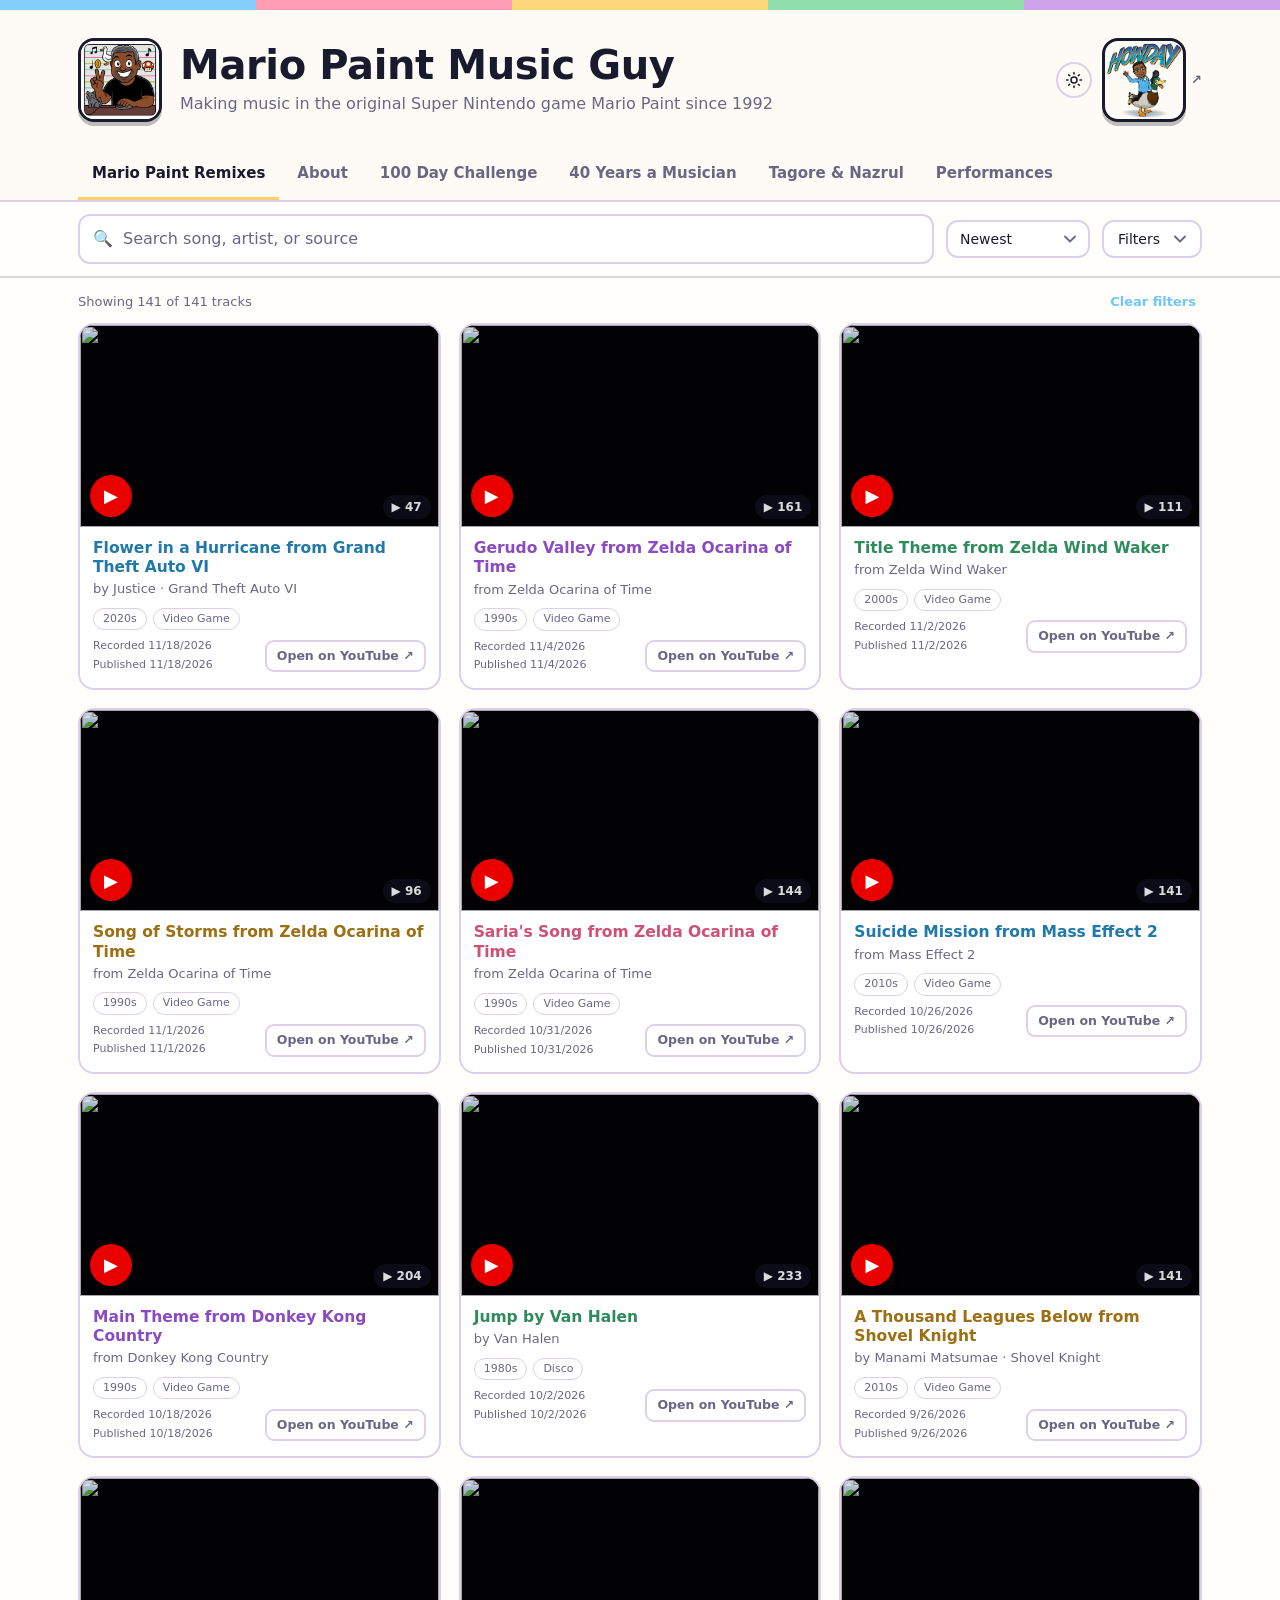
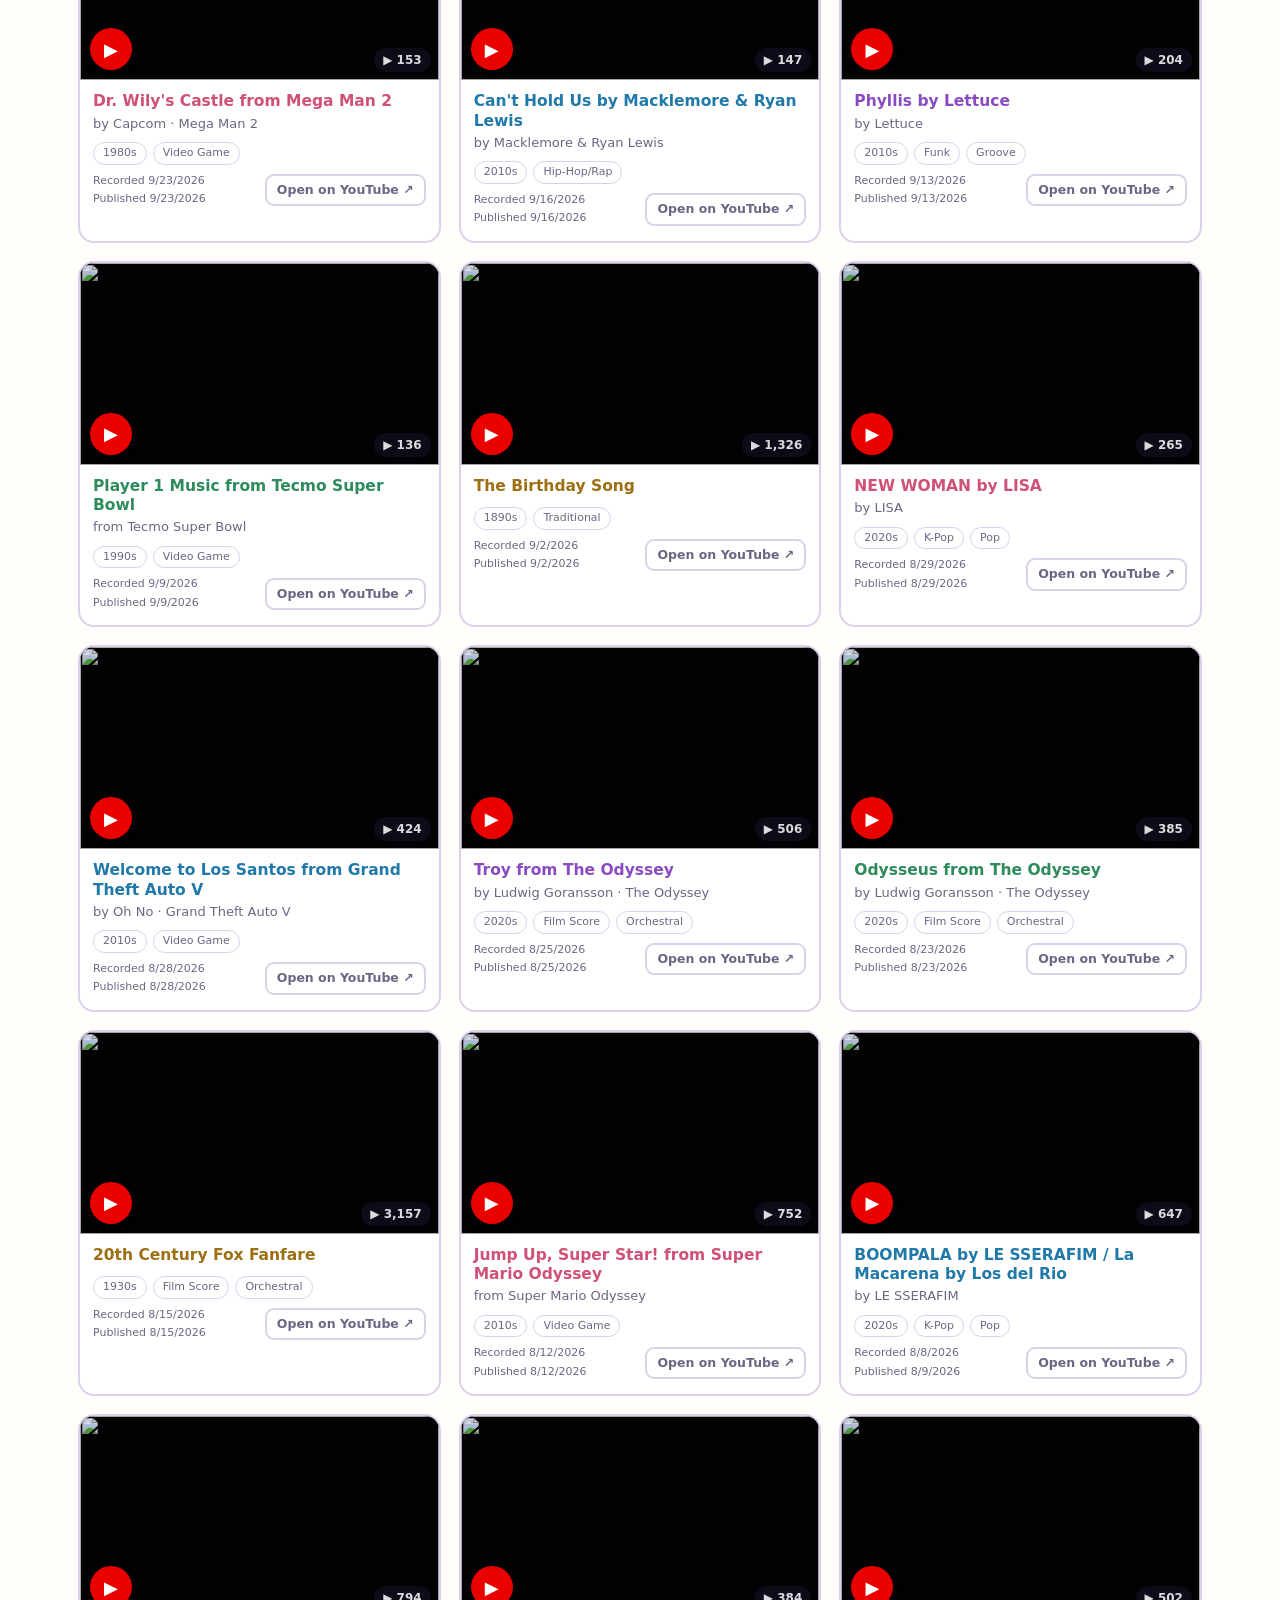
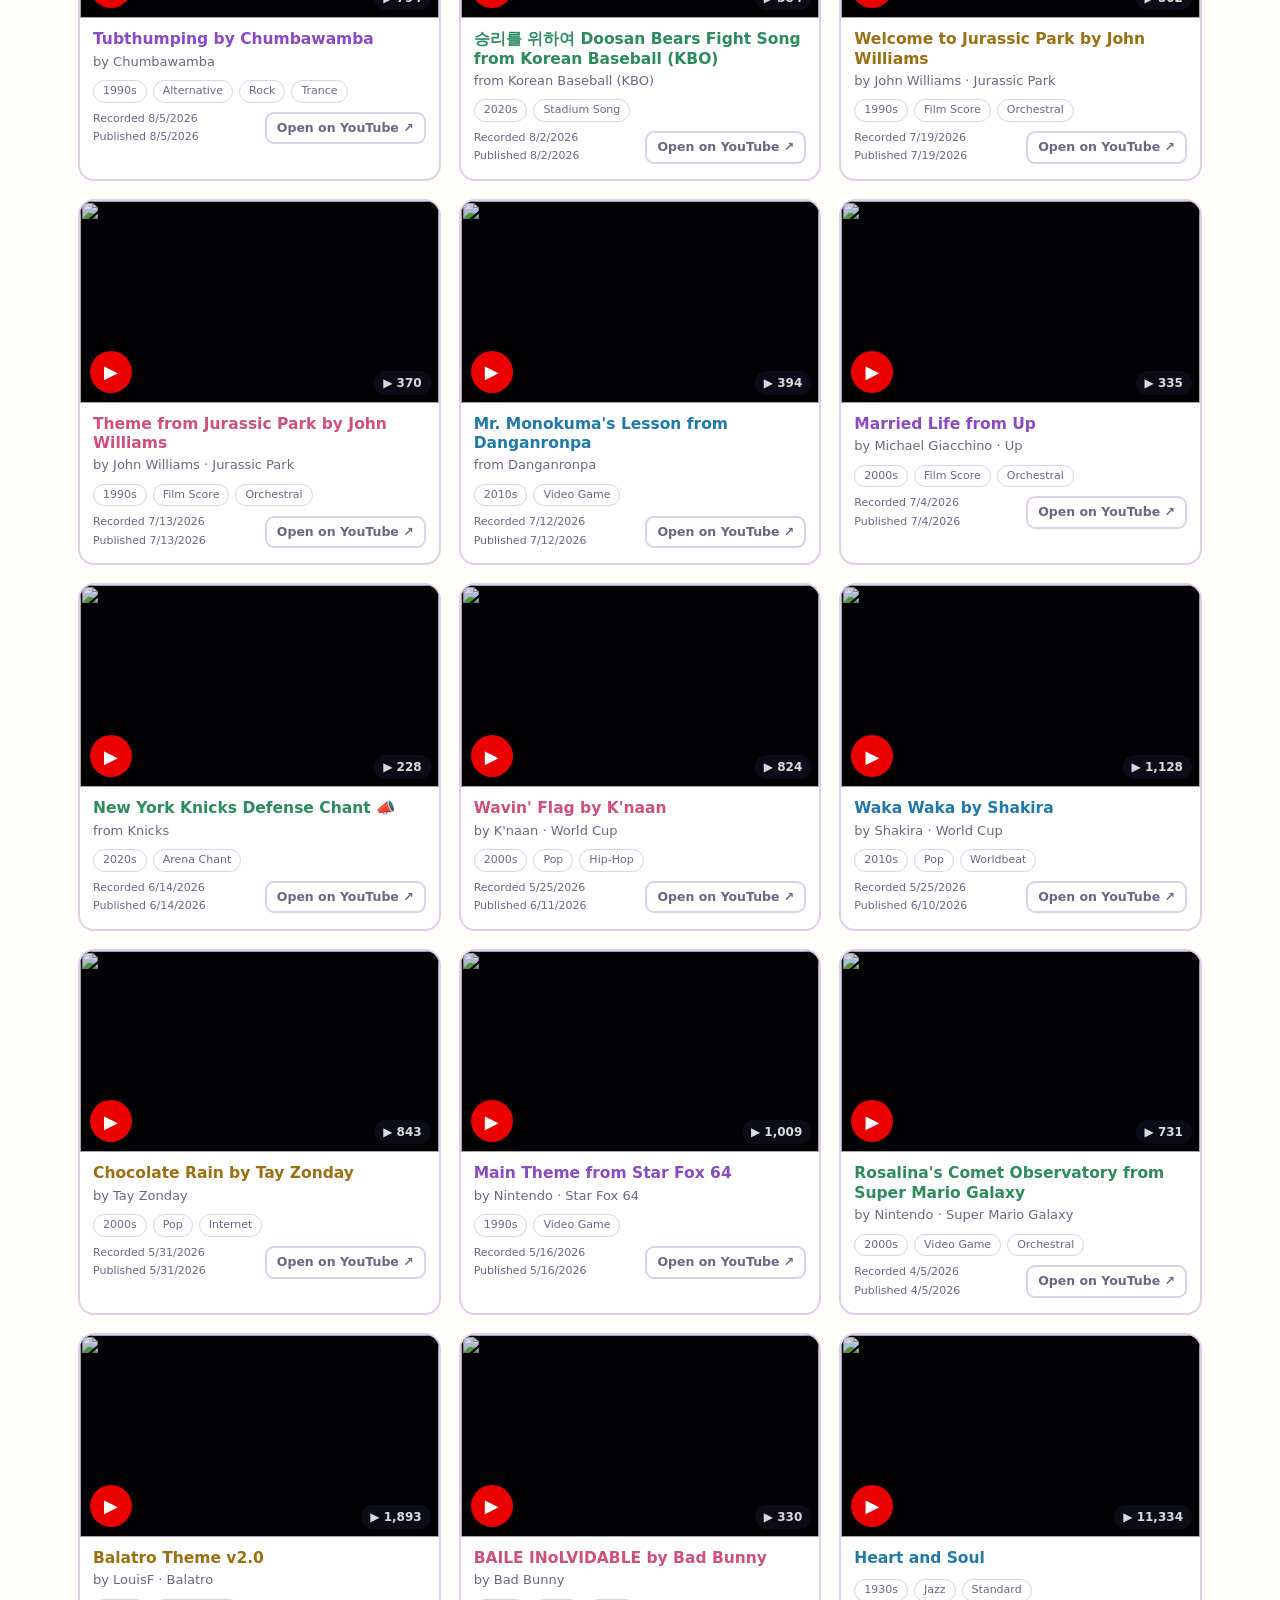
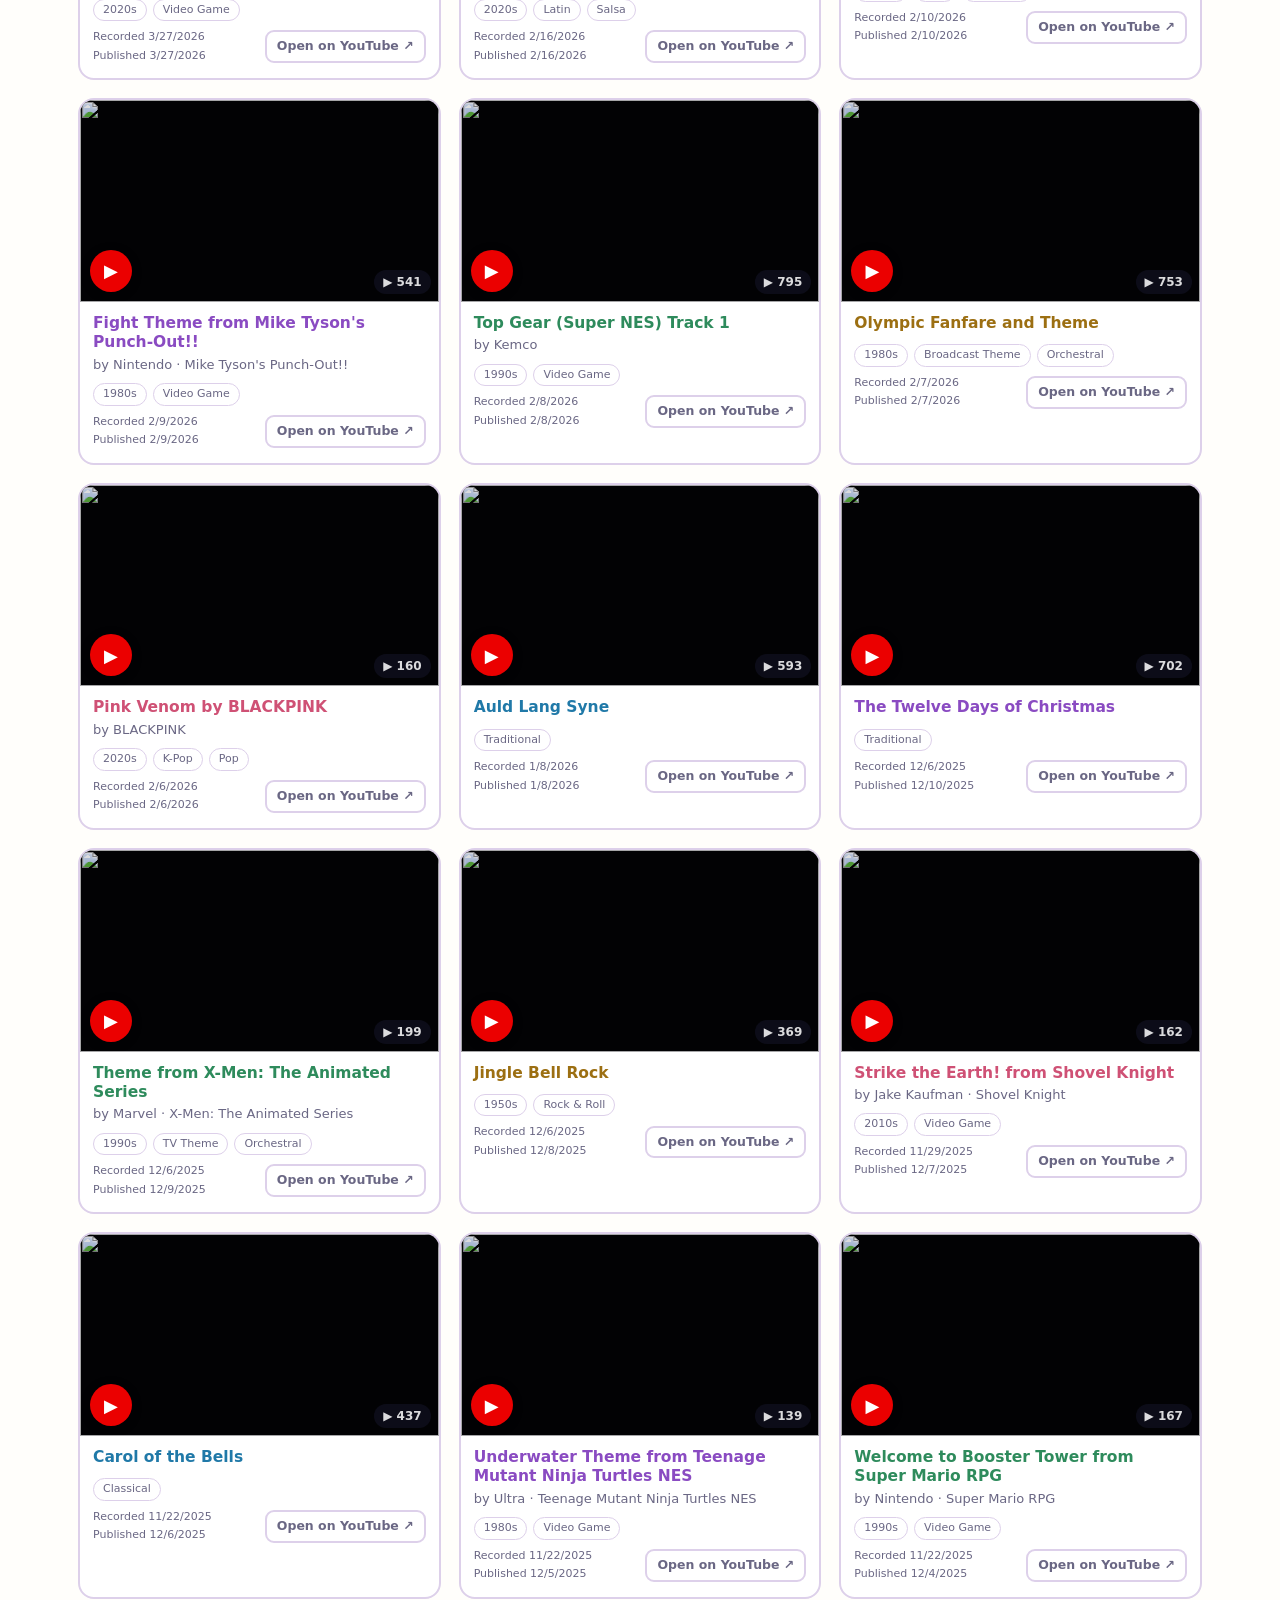
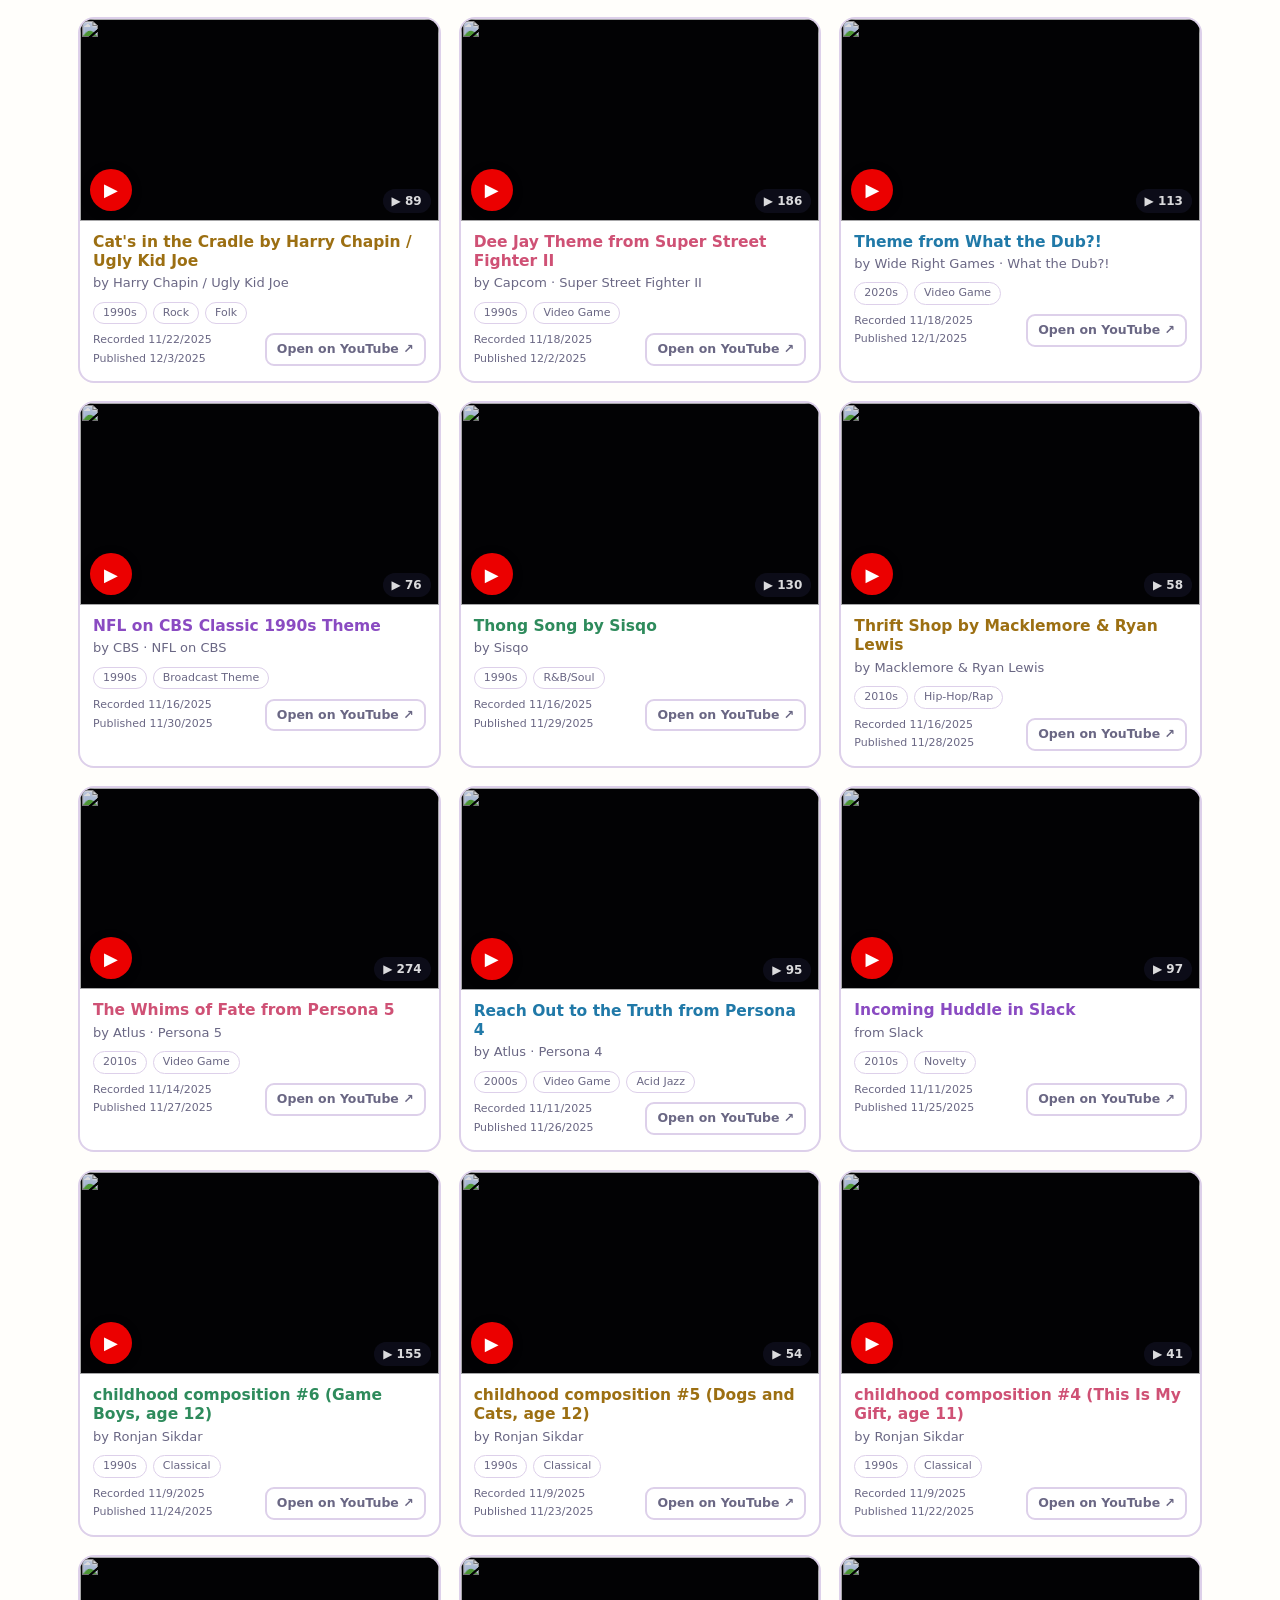
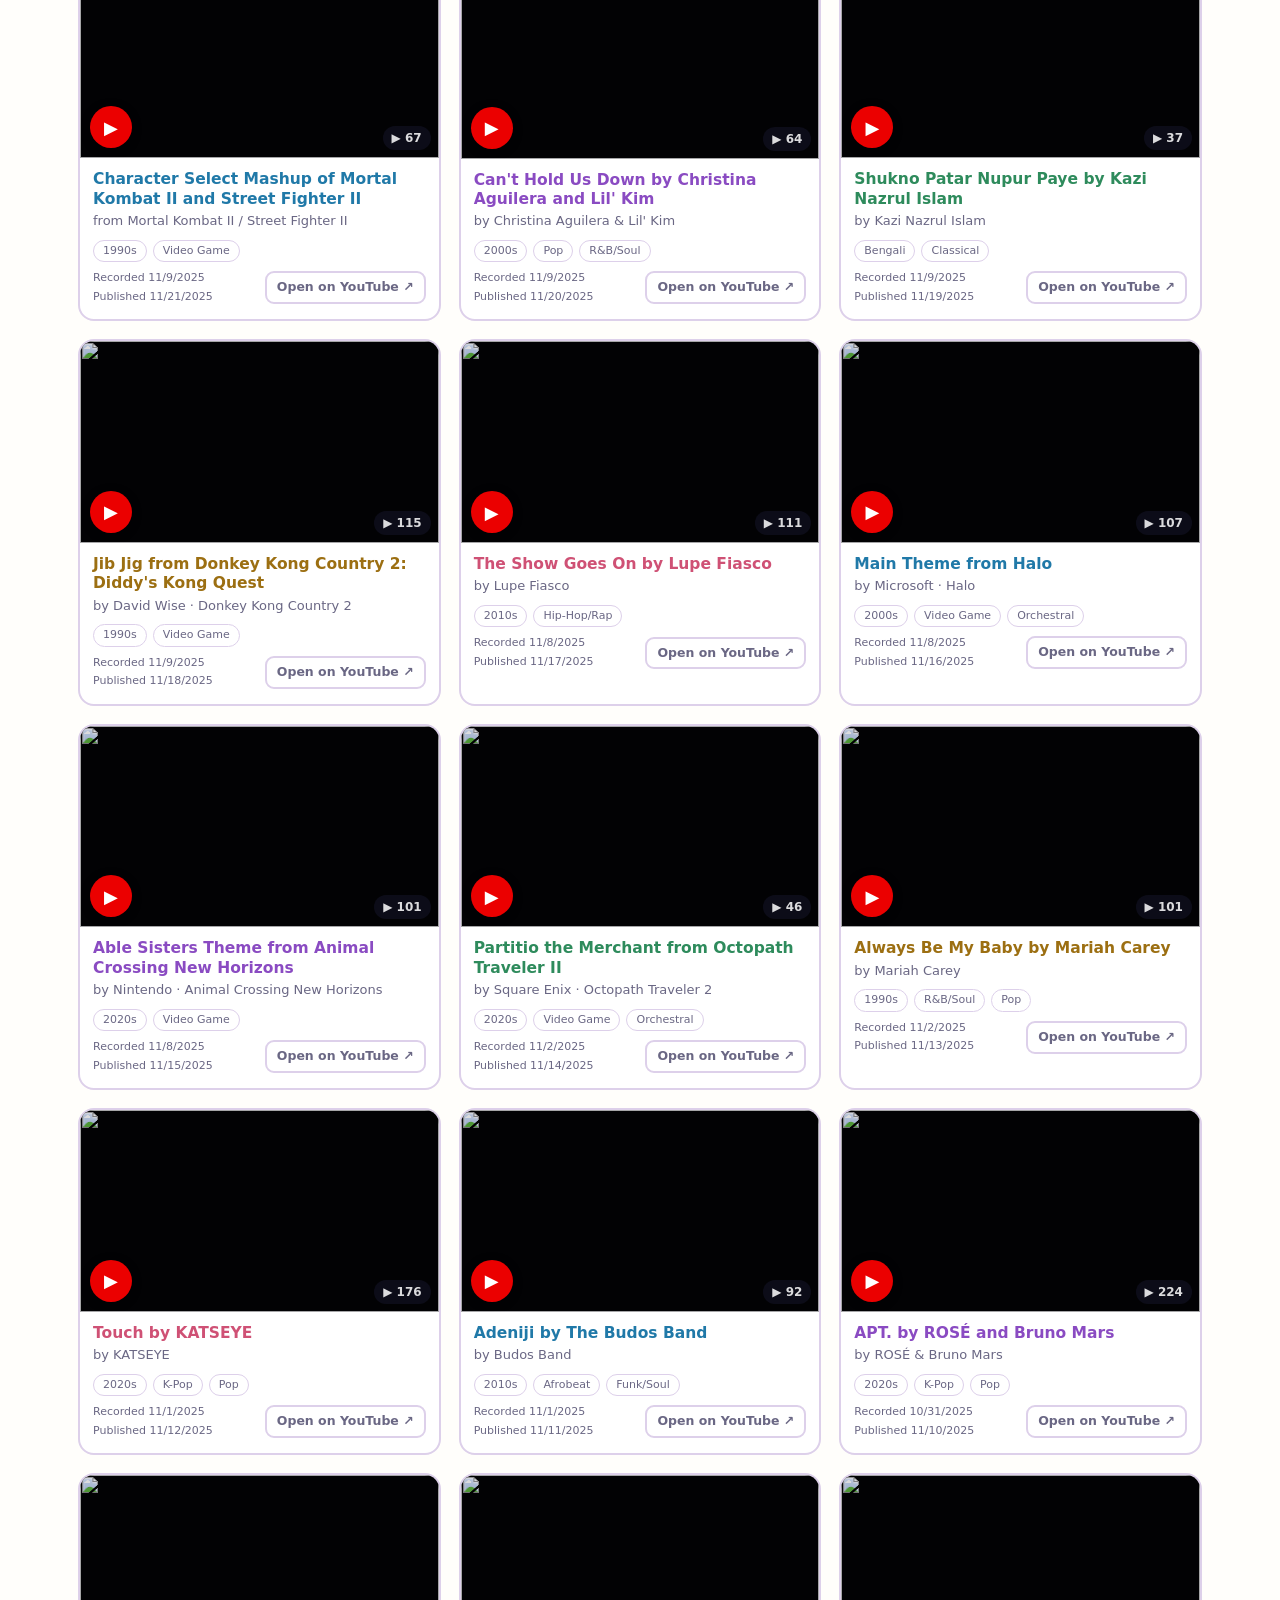
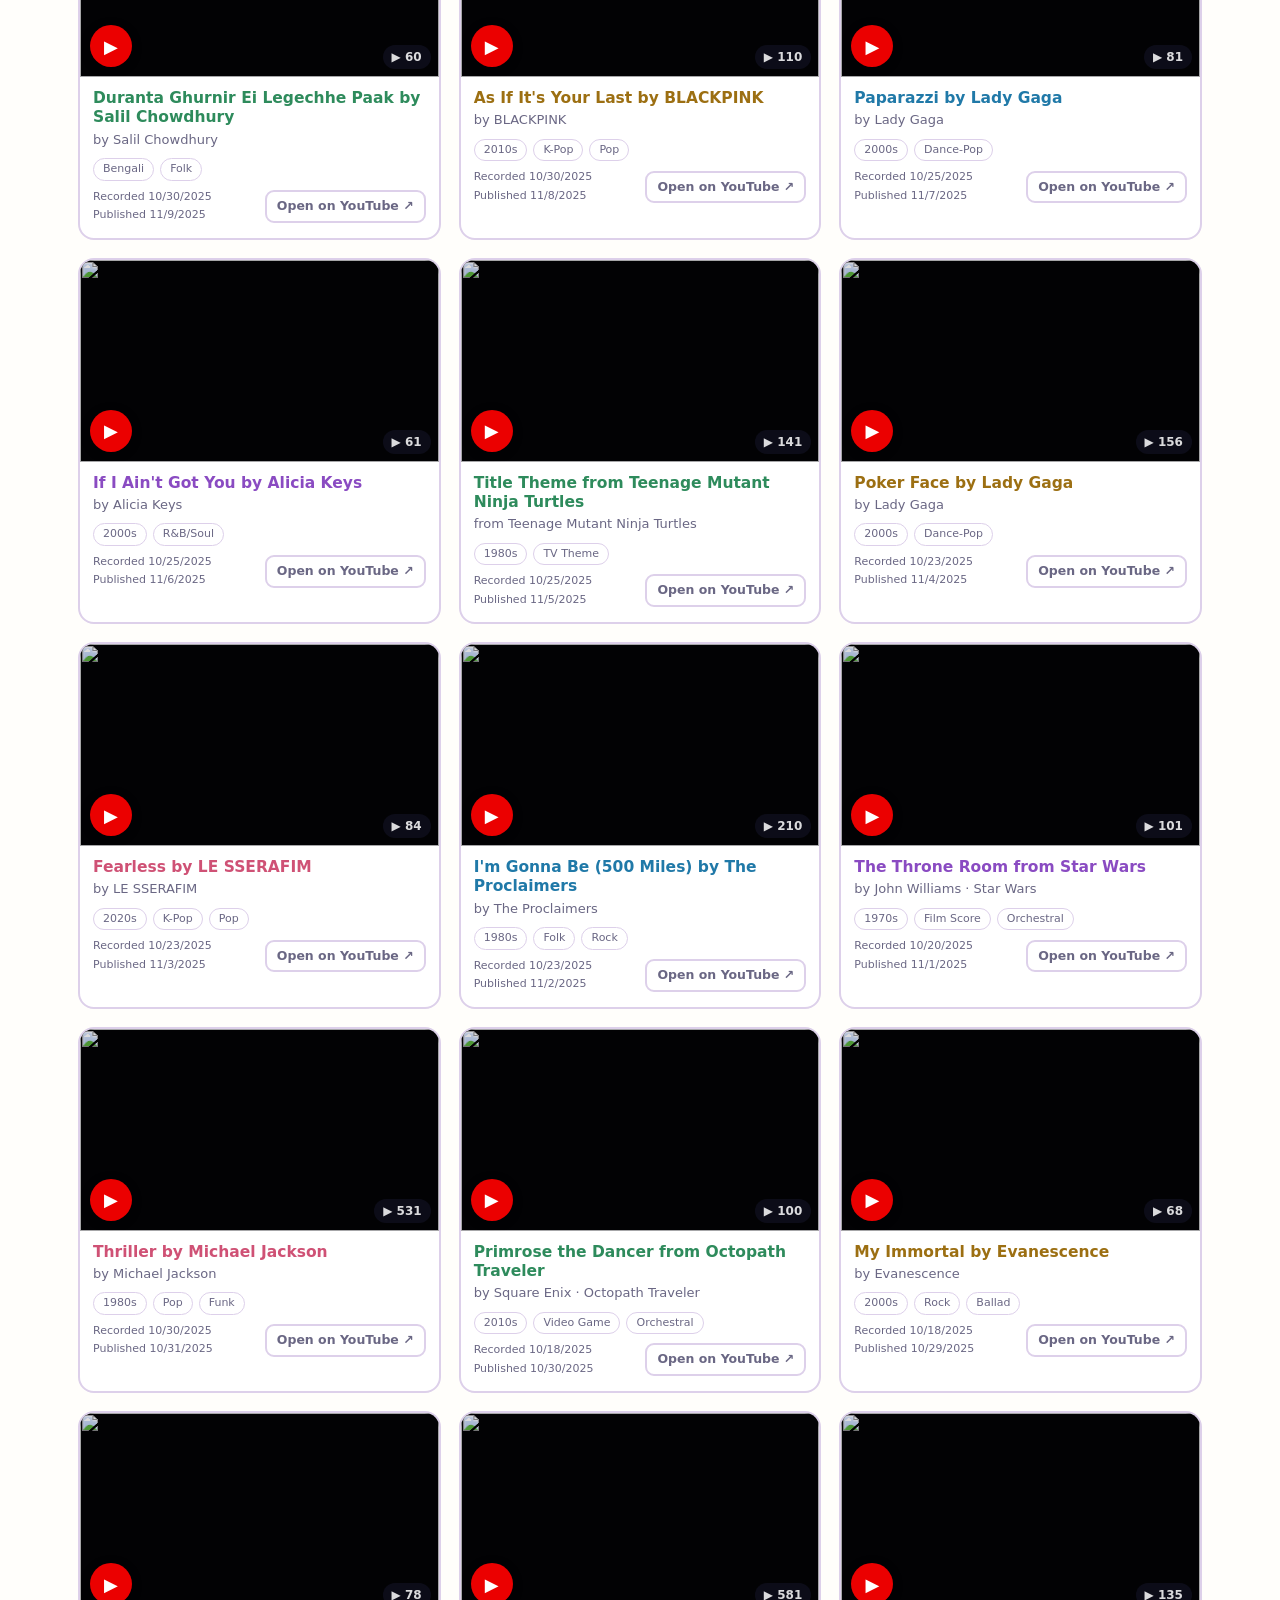
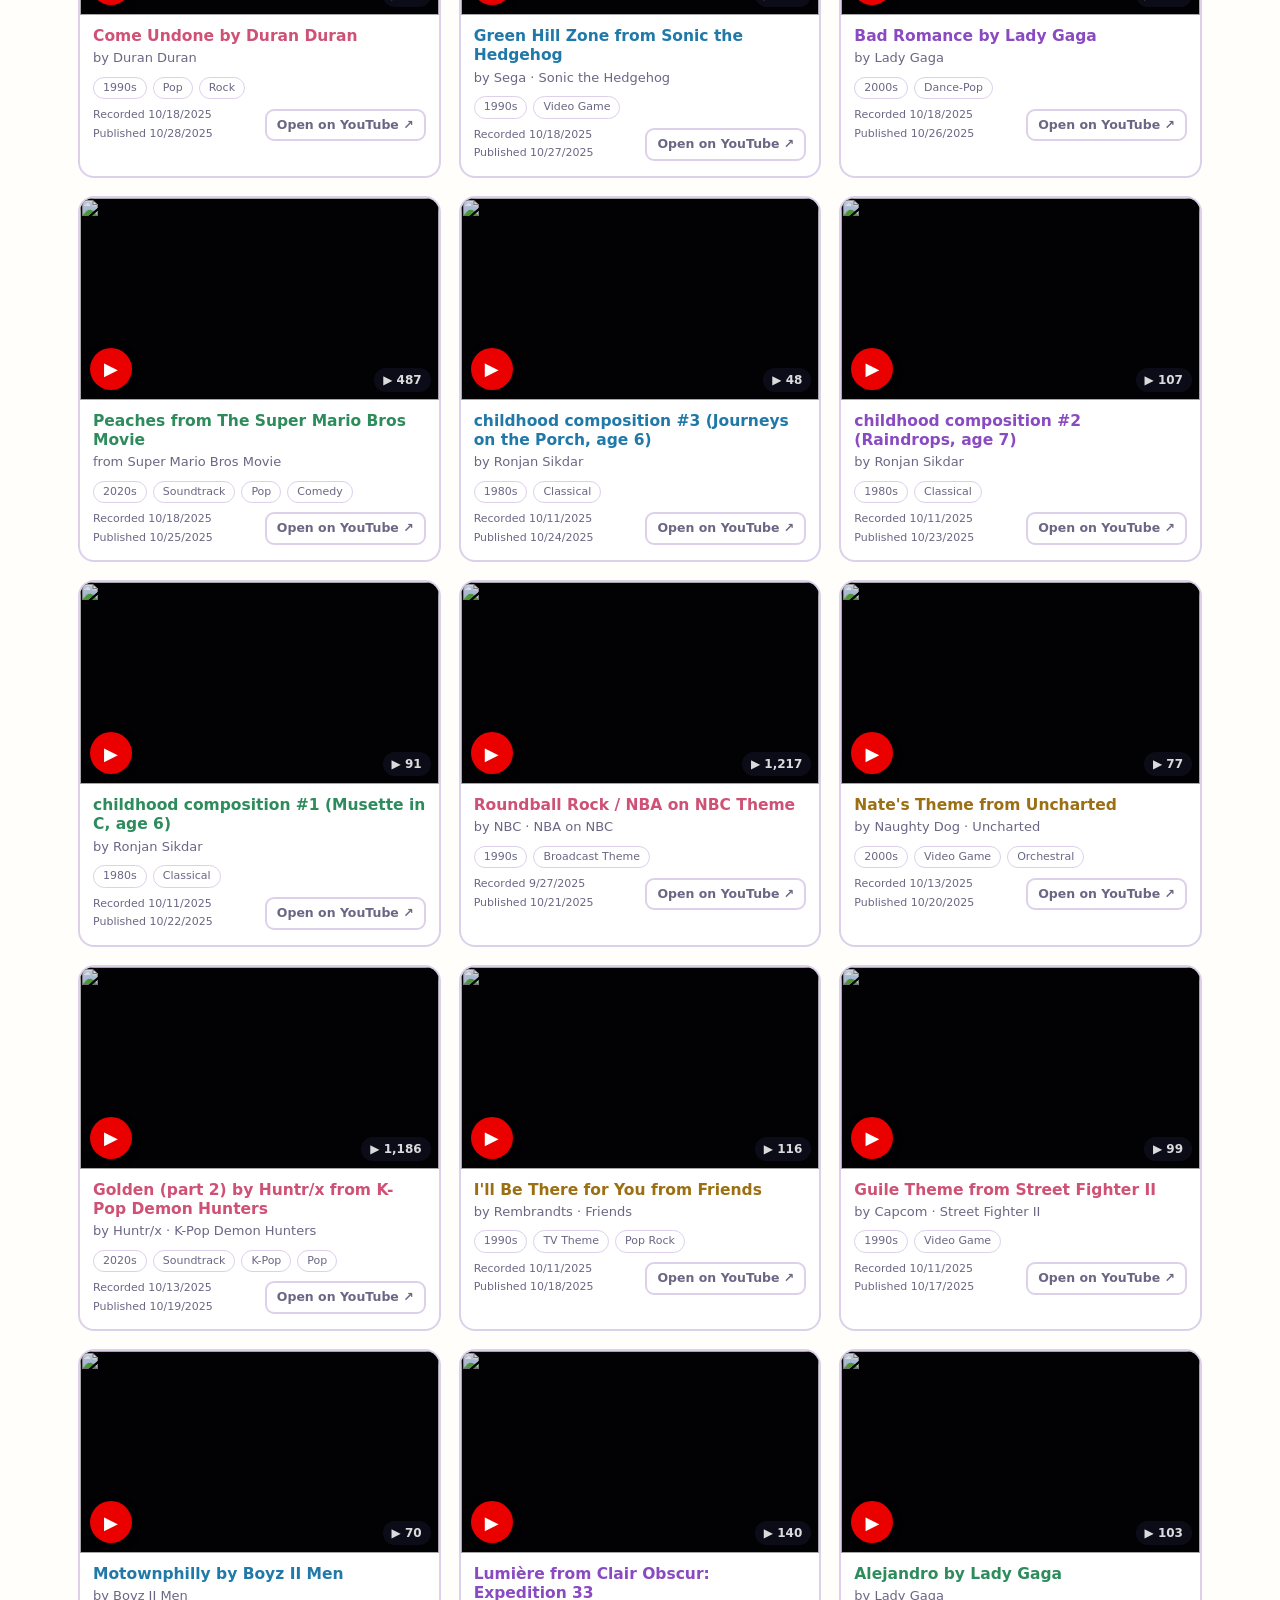
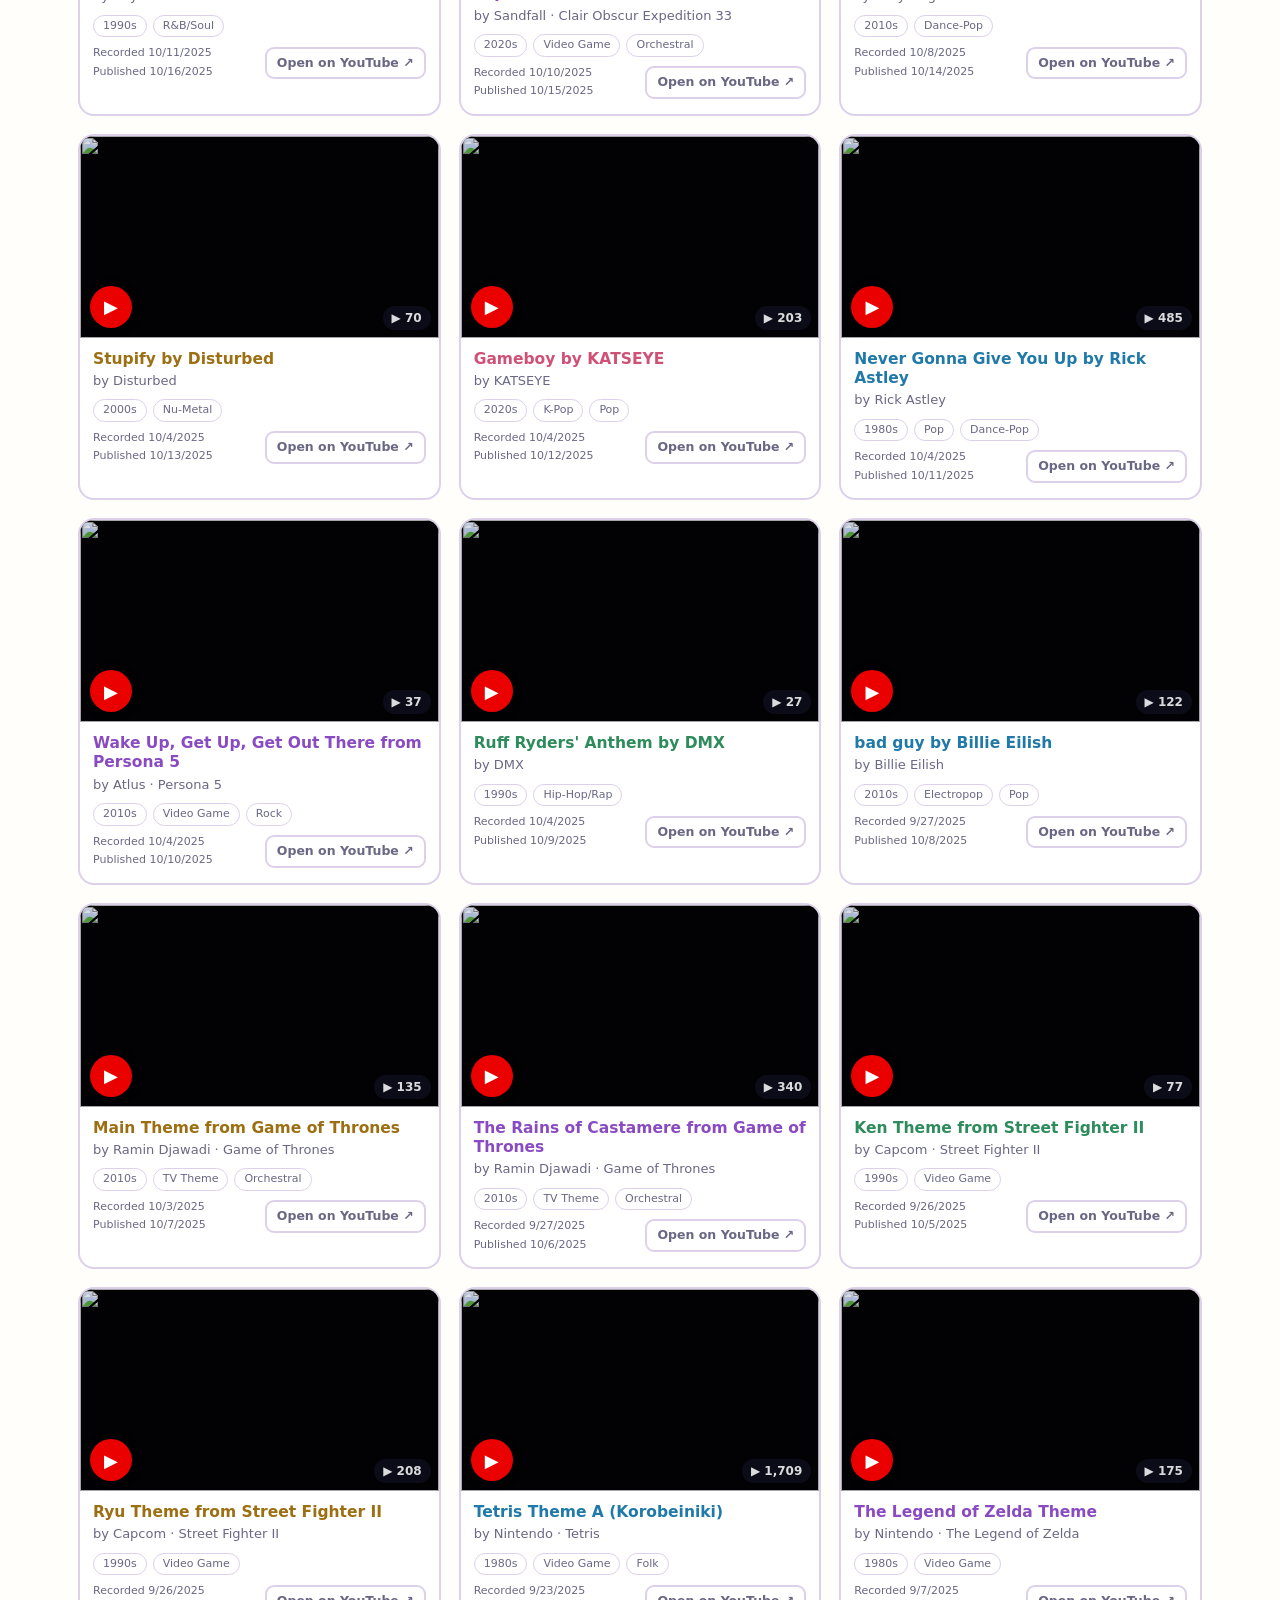
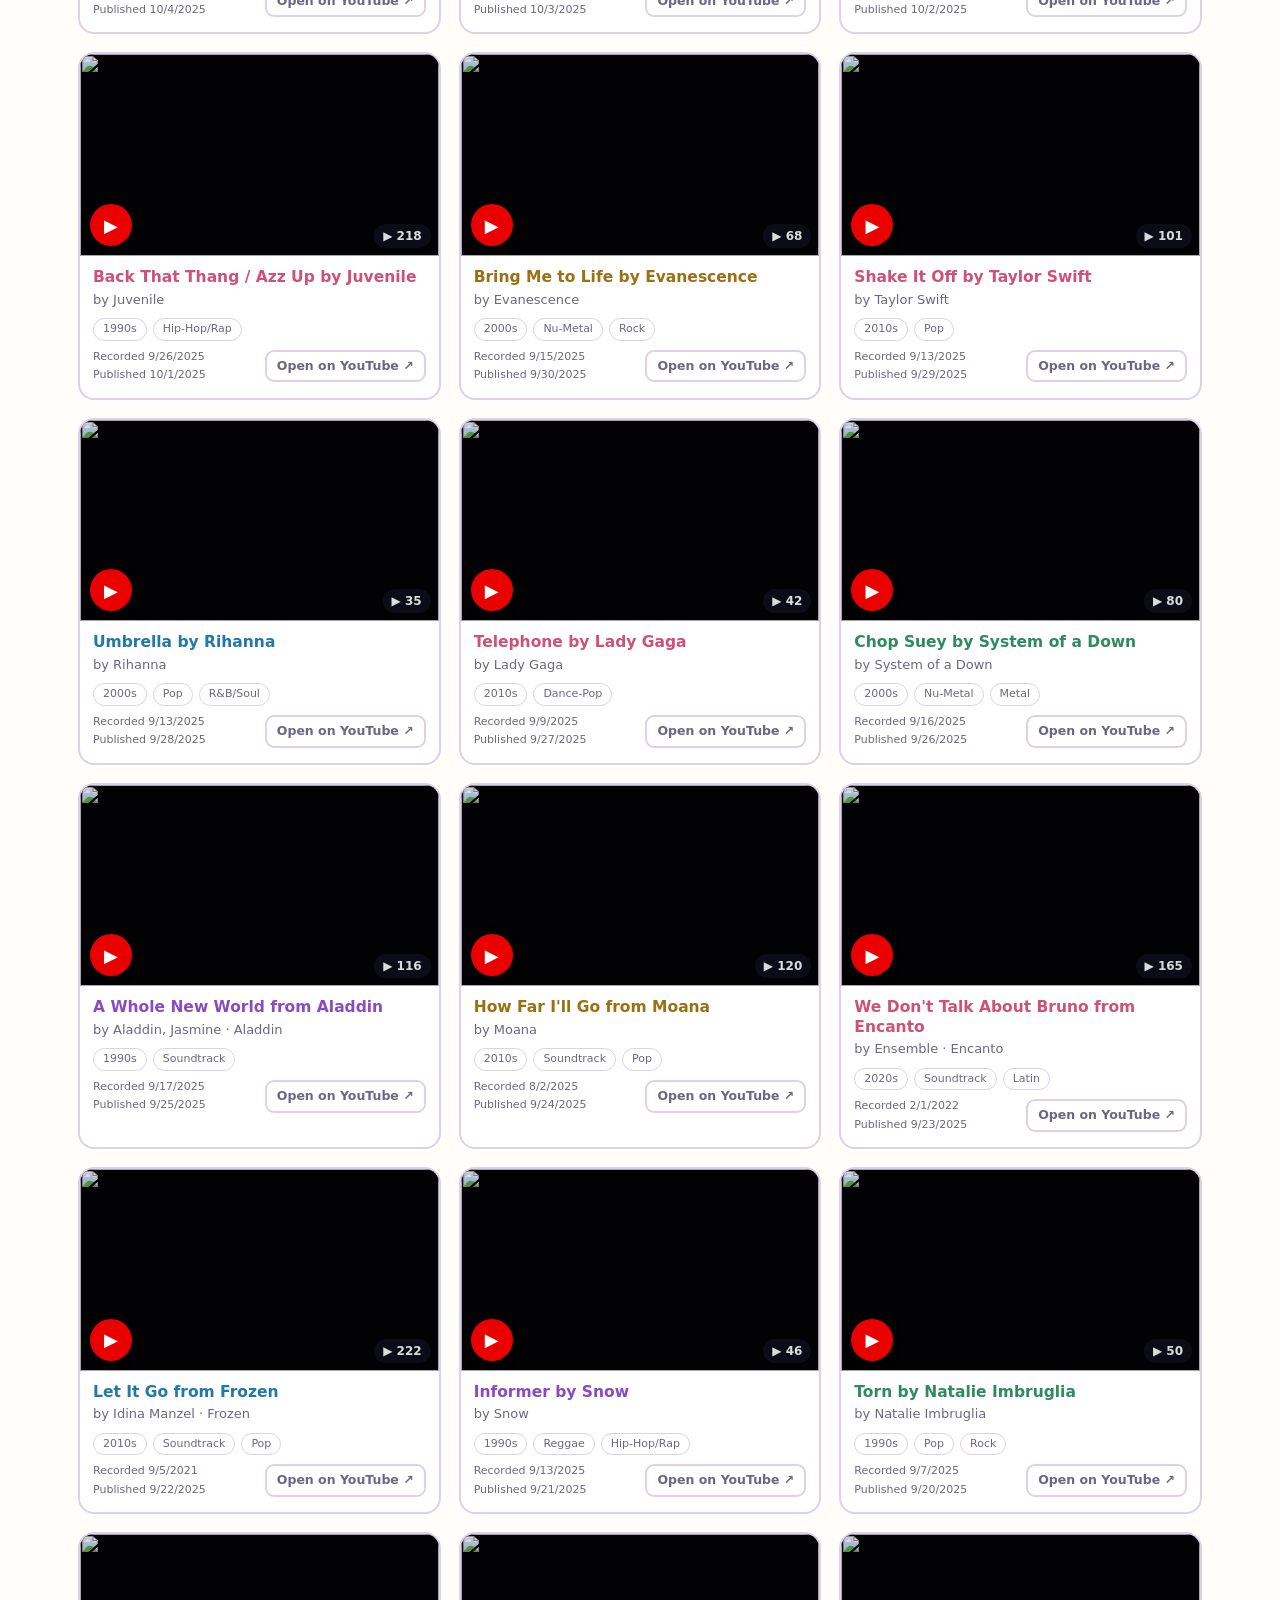
==== commit 1a8d444f: "Daily view refresh" ====
--- a/index.html
+++ b/index.html
@@ -67,7 +67,7 @@
 <footer>&copy; Mario Paint Music Guy &middot; <a href="https://www.youtube.com/@MarioPaintMusicGuy" target="_blank" rel="noopener">YouTube</a></footer>
 
 <script>
-const CATALOG = [{"song": "Heart and Soul", "artist": "", "source": "", "category": "Standard", "recorded": "2026-02-10", "published": "2026-02-10", "regId": "2ueKLlIzvfw", "shortId": "Wr3426R2j0g", "regViews": 11021, "shortViews": 310, "genres": ["Jazz", "Standard"], "decade": "1930s", "collections": [], "franchises": [], "archive": false}, {"song": "20th Century Fox Fanfare", "artist": "", "source": "", "category": "Movie", "recorded": "2026-08-15", "published": "2026-08-15", "regId": "sevMxQVVUDM", "shortId": "JgmWVmT6y0I", "regViews": 2993, "shortViews": 162, "genres": ["Film Score", "Orchestral"], "decade": "1930s", "collections": ["Movie & TV"], "franchises": [], "archive": false}, {"song": "Balatro Theme v2.0", "artist": "LouisF", "source": "Balatro", "category": "Game", "recorded": "2026-03-27", "published": "2026-03-27", "regId": "3yrPUi-ESMI", "shortId": "", "regViews": 1892, "shortViews": null, "genres": ["Video Game"], "decade": "2020s", "collections": [], "franchises": ["Balatro"], "archive": false}, {"song": "Tetris Theme A (Korobeiniki)", "artist": "Nintendo", "source": "Tetris", "category": "Game", "recorded": "2025-09-23", "published": "2025-10-03", "regId": "H_ZbOxNmlis", "shortId": "", "regViews": 1705, "shortViews": null, "genres": ["Video Game", "Folk"], "decade": "1980s", "collections": [], "franchises": ["Nintendo"], "archive": false}, {"song": "The Birthday Song", "artist": "", "source": "", "category": "Standard", "recorded": "2026-09-02", "published": "2026-09-02", "regId": "ES9xTOsCjaQ", "shortId": "R65C-DaXrLw", "regViews": 1273, "shortViews": 51, "genres": ["Traditional"], "decade": "1890s", "collections": [], "franchises": [], "archive": false}, {"song": "Golden by Huntr/x from K-Pop Demon Hunters", "artist": "Huntr/x", "source": "K-Pop Demon Hunters", "category": "Movie", "recorded": "2025-08-21", "published": "2025-09-02", "regId": "4ZWilVUmlLQ", "shortId": "uCRMGy0MFsE", "regViews": 1170, "shortViews": 114, "genres": ["Soundtrack", "K-Pop", "Pop"], "decade": "2020s", "collections": ["Movie & TV"], "franchises": ["K-Pop Demon Hunters"], "archive": false}, {"song": "Roundball Rock / NBA on NBC Theme", "artist": "NBC", "source": "NBA on NBC", "category": "Sports", "recorded": "2025-09-27", "published": "2025-10-21", "regId": "bncDzcIEq9Q", "shortId": "Cq3W-0Tt3R0", "regViews": 1144, "shortViews": 67, "genres": ["Broadcast Theme"], "decade": "1990s", "collections": ["Sports"], "franchises": [], "archive": false}, {"song": "Golden (part 2) by Huntr/x from K-Pop Demon Hunters", "artist": "Huntr/x", "source": "K-Pop Demon Hunters", "category": "Movie", "recorded": "2025-10-13", "published": "2025-10-19", "regId": "SF5gaCYobFs", "shortId": "BbsMTj_1z6Y", "regViews": 1143, "shortViews": 43, "genres": ["Soundtrack", "K-Pop", "Pop"], "decade": "2020s", "collections": ["Movie & TV"], "franchises": ["K-Pop Demon Hunters"], "archive": false}, {"song": "Waka Waka by Shakira", "artist": "Shakira", "source": "World Cup", "category": "Sports", "recorded": "2026-05-25", "published": "2026-06-10", "regId": "WDuNkzxXZJU", "shortId": "nCUYQvqSnLo", "regViews": 1081, "shortViews": 47, "genres": ["Pop", "Worldbeat"], "decade": "2010s", "collections": ["Sports"], "franchises": ["World Cup"], "archive": false}, {"song": "Main Theme from Star Fox 64", "artist": "Nintendo", "source": "Star Fox 64", "category": "Game", "recorded": "2026-05-16", "published": "2026-05-16", "regId": "3b-SNGbLce8", "shortId": "", "regViews": 1009, "shortViews": null, "genres": ["Video Game"], "decade": "1990s", "collections": [], "franchises": ["Nintendo"], "archive": false}, {"song": "Soda Pop by Saja Boys from K-Pop Demon Hunters", "artist": "Saja Boys", "source": "K-Pop Demon Hunters", "category": "Movie", "recorded": "2025-08-21", "published": "2025-09-03", "regId": "pqCuLL25n6A", "shortId": "fSdLHXrg5AI", "regViews": 867, "shortViews": 60, "genres": ["Soundtrack", "K-Pop", "Pop"], "decade": "2020s", "collections": ["Movie & TV"], "franchises": ["K-Pop Demon Hunters"], "archive": false}, {"song": "Sunday Night Football Theme / NFL on NBC (with instrument layer build)", "artist": "NBC", "source": "NFL on NBC", "category": "Sports", "recorded": "2025-09-03", "published": "2025-09-04", "regId": "ODpYoeWWM_s", "shortId": "igqPYNcxgRw", "regViews": 858, "shortViews": 67, "genres": ["Broadcast Theme"], "decade": "2000s", "collections": ["Sports"], "franchises": [], "archive": false}, {"song": "Wavin' Flag by K'naan", "artist": "K'naan", "source": "World Cup", "category": "Sports", "recorded": "2026-05-25", "published": "2026-06-11", "regId": "sng3wLvk4Yg", "shortId": "32qicB0bze4", "regViews": 801, "shortViews": 22, "genres": ["Pop", "Hip-Hop"], "decade": "2000s", "collections": ["Sports"], "franchises": ["World Cup"], "archive": false}, {"song": "Top Gear (Super NES) Track 1", "artist": "Kemco", "source": "", "category": "Game", "recorded": "2026-02-08", "published": "2026-02-08", "regId": "xOwlTm9WJ_E", "shortId": "", "regViews": 795, "shortViews": null, "genres": ["Video Game"], "decade": "1990s", "collections": [], "franchises": [], "archive": false}, {"song": "Tubthumping by Chumbawamba", "artist": "Chumbawamba", "source": "", "category": "Cover", "recorded": "2026-08-05", "published": "2026-08-05", "regId": "V7dY8bz9oFQ", "shortId": "", "regViews": 794, "shortViews": null, "genres": ["Alternative", "Rock", "Trance"], "decade": "1990s", "collections": [], "franchises": ["Chumbawamba"], "archive": false}, {"song": "Chocolate Rain by Tay Zonday", "artist": "Tay Zonday", "source": "", "category": "Cover", "recorded": "2026-05-31", "published": "2026-05-31", "regId": "llSHX7nzeEg", "shortId": "b7Lk6gFHze0", "regViews": 769, "shortViews": 74, "genres": ["Pop", "Internet"], "decade": "2000s", "collections": [], "franchises": [], "archive": false}, {"song": "Olympic Fanfare and Theme", "artist": "", "source": "", "category": "Sports", "recorded": "2026-02-07", "published": "2026-02-07", "regId": "QzsrSvFwsXk", "shortId": "", "regViews": 753, "shortViews": null, "genres": ["Broadcast Theme", "Orchestral"], "decade": "1980s", "collections": ["Sports"], "franchises": [], "archive": false}, {"song": "Rosalina's Comet Observatory from Super Mario Galaxy", "artist": "Nintendo", "source": "Super Mario Galaxy", "category": "Game", "recorded": "2026-04-05", "published": "2026-04-05", "regId": "essdTcbAdUg", "shortId": "", "regViews": 731, "shortViews": null, "genres": ["Video Game", "Orchestral"], "decade": "2000s", "collections": [], "franchises": ["Nintendo"], "archive": false}, {"song": "The Twelve Days of Christmas", "artist": "", "source": "", "category": "Holiday", "recorded": "2025-12-06", "published": "2025-12-10", "regId": "M8LcDn4JFUI", "shortId": "", "regViews": 695, "shortViews": null, "genres": ["Traditional"], "decade": "", "collections": ["Holiday"], "franchises": [], "archive": false}, {"song": "Jump Up, Super Star! from Super Mario Odyssey", "artist": "", "source": "Super Mario Odyssey", "category": "Game", "recorded": "2026-08-12", "published": "2026-08-12", "regId": "a2CiicVmY1s", "shortId": "1sTVZLxGuko", "regViews": 636, "shortViews": 116, "genres": ["Video Game"], "decade": "2010s", "collections": [], "franchises": [], "archive": false}, {"song": "BOOMPALA by LE SSERAFIM / La Macarena by Los del Rio", "artist": "LE SSERAFIM", "source": "", "category": "K-Pop", "recorded": "2026-08-08", "published": "2026-08-09", "regId": "Q9eVc2QR40Q", "shortId": "5sviO1mfnkc", "regViews": 628, "shortViews": 19, "genres": ["K-Pop", "Pop"], "decade": "2020s", "collections": [], "franchises": ["LE SSERAFIM"], "archive": false}, {"song": "Auld Lang Syne", "artist": "", "source": "", "category": "Holiday", "recorded": "2026-01-08", "published": "2026-01-08", "regId": "dFD6bGnLXkQ", "shortId": "", "regViews": 593, "shortViews": null, "genres": ["Traditional"], "decade": "", "collections": ["Holiday"], "franchises": [], "archive": false}, {"song": "Green Hill Zone from Sonic the Hedgehog", "artist": "Sega", "source": "Sonic the Hedgehog", "category": "Game", "recorded": "2025-10-18", "published": "2025-10-27", "regId": "-ow5G2m-9Qg", "shortId": "", "regViews": 580, "shortViews": null, "genres": ["Video Game"], "decade": "1990s", "collections": [], "franchises": [], "archive": false}, {"song": "Fight Theme from Mike Tyson's Punch-Out!!", "artist": "Nintendo", "source": "Mike Tyson's Punch-Out!!", "category": "Game", "recorded": "2026-02-09", "published": "2026-02-09", "regId": "fMv8ROvErJ0", "shortId": "", "regViews": 541, "shortViews": null, "genres": ["Video Game"], "decade": "1980s", "collections": [], "franchises": ["Nintendo"], "archive": false}, {"song": "Peaches from The Super Mario Bros Movie", "artist": "", "source": "Super Mario Bros Movie", "category": "Game", "recorded": "2025-10-18", "published": "2025-10-25", "regId": "eXWq4ltqSMk", "shortId": "", "regViews": 487, "shortViews": null, "genres": ["Soundtrack", "Pop", "Comedy"], "decade": "2020s", "collections": ["Movie & TV"], "franchises": ["Nintendo"], "archive": false}, {"song": "Never Gonna Give You Up by Rick Astley", "artist": "Rick Astley", "source": "", "category": "Cover", "recorded": "2025-10-04", "published": "2025-10-11", "regId": "FBUEpm3ad-8", "shortId": "", "regViews": 484, "shortViews": null, "genres": ["Pop", "Dance-Pop"], "decade": "1980s", "collections": [], "franchises": [], "archive": false}, {"song": "Welcome to Jurassic Park by John Williams", "artist": "John Williams", "source": "Jurassic Park", "category": "Movie", "recorded": "2026-07-19", "published": "2026-07-19", "regId": "RAtpSmHgvRo", "shortId": "vViqh1fow08", "regViews": 473, "shortViews": 29, "genres": ["Film Score", "Orchestral"], "decade": "1990s", "collections": ["Movie & TV"], "franchises": ["Jurassic Park"], "archive": false}, {"song": "Troy from The Odyssey", "artist": "Ludwig Goransson", "source": "The Odyssey", "category": "Movie", "recorded": "2026-08-25", "published": "2026-08-25", "regId": "8LacGdTzCuA", "shortId": "2RL-9QNIbM4", "regViews": 449, "shortViews": 57, "genres": ["Film Score", "Orchestral"], "decade": "2020s", "collections": ["Movie & TV"], "franchises": ["Ludwig Goransson"], "archive": false}, {"song": "Carol of the Bells", "artist": "", "source": "", "category": "Holiday", "recorded": "2025-11-22", "published": "2025-12-06", "regId": "eLV18SiWft4", "shortId": "", "regViews": 435, "shortViews": null, "genres": ["Classical"], "decade": "", "collections": ["Holiday"], "franchises": [], "archive": false}, {"song": "Thriller by Michael Jackson", "artist": "Michael Jackson", "source": "", "category": "Cover", "recorded": "2025-10-30", "published": "2025-10-31", "regId": "LZkT5AcTcLg", "shortId": "U9bTvbvpY0k", "regViews": 433, "shortViews": 92, "genres": ["Pop", "Funk"], "decade": "1980s", "collections": [], "franchises": [], "archive": false}, {"song": "Welcome to Los Santos from Grand Theft Auto V", "artist": "Oh No", "source": "Grand Theft Auto V", "category": "Game", "recorded": "2026-08-28", "published": "2026-08-28", "regId": "x6q19b8PwU4", "shortId": "QejbVfzxVxw", "regViews": 404, "shortViews": 19, "genres": ["Video Game"], "decade": "2010s", "collections": [], "franchises": ["Grand Theft Auto"], "archive": false}, {"song": "Mr. Monokuma's Lesson from Danganronpa", "artist": "", "source": "Danganronpa", "category": "Game", "recorded": "2026-07-12", "published": "2026-07-12", "regId": "CAdpdeIRv8s", "shortId": "", "regViews": 394, "shortViews": null, "genres": ["Video Game"], "decade": "2010s", "collections": [], "franchises": ["Danganronpa"], "archive": false}, {"song": "Super Mario Bros Theme", "artist": "Nintendo", "source": "Super Mario Bros", "category": "Game", "recorded": "2025-08-31", "published": "2025-09-12", "regId": "1nHFPyLbXbU", "shortId": "", "regViews": 375, "shortViews": null, "genres": ["Video Game"], "decade": "1980s", "collections": [], "franchises": ["Nintendo"], "archive": false}, {"song": "승리를 위하여 Doosan Bears Fight Song from Korean Baseball (KBO)", "artist": "", "source": "Korean Baseball (KBO)", "category": "Sports", "recorded": "2026-08-02", "published": "2026-08-02", "regId": "YFeqXMWJh64", "shortId": "GFjJGHFkQLg", "regViews": 368, "shortViews": 16, "genres": ["Stadium Song"], "decade": "2020s", "collections": ["Sports"], "franchises": ["Doosan Bears"], "archive": false}, {"song": "Jingle Bell Rock", "artist": "", "source": "", "category": "Holiday", "recorded": "2025-12-06", "published": "2025-12-08", "regId": "GD8x5QDlXgI", "shortId": "", "regViews": 368, "shortViews": null, "genres": ["Rock & Roll"], "decade": "1950s", "collections": ["Holiday"], "franchises": [], "archive": false}, {"song": "Odysseus from The Odyssey", "artist": "Ludwig Goransson", "source": "The Odyssey", "category": "Movie", "recorded": "2026-08-23", "published": "2026-08-23", "regId": "2rXGOfZ6SdI", "shortId": "hZyVNPP6R7Y", "regViews": 361, "shortViews": 24, "genres": ["Film Score", "Orchestral"], "decade": "2020s", "collections": ["Movie & TV"], "franchises": ["Ludwig Goransson"], "archive": false}, {"song": "BAILE INoLVIDABLE by Bad Bunny", "artist": "Bad Bunny", "source": "", "category": "Cover", "recorded": "2026-02-16", "published": "2026-02-16", "regId": "35HM68g6asU", "shortId": "", "regViews": 329, "shortViews": null, "genres": ["Latin", "Salsa"], "decade": "2020s", "collections": [], "franchises": [], "archive": false}, {"song": "Theme from Jurassic Park by John Williams", "artist": "John Williams", "source": "Jurassic Park", "category": "Movie", "recorded": "2026-07-13", "published": "2026-07-13", "regId": "HYxP_cm7UPs", "shortId": "cZ_G0JtVFNY", "regViews": 321, "shortViews": 49, "genres": ["Film Score", "Orchestral"], "decade": "1990s", "collections": ["Movie & TV"], "franchises": ["Jurassic Park"], "archive": false}, {"song": "Married Life from Up", "artist": "Michael Giacchino", "source": "Up", "category": "Disney", "recorded": "2026-07-04", "published": "2026-07-04", "regId": "kYTftHHddaw", "shortId": "ewetfIp8flo", "regViews": 293, "shortViews": 42, "genres": ["Film Score", "Orchestral"], "decade": "2000s", "collections": ["Disney"], "franchises": [], "archive": false}, {"song": "The Rains of Castamere from Game of Thrones", "artist": "Ramin Djawadi", "source": "Game of Thrones", "category": "TV", "recorded": "2025-09-27", "published": "2025-10-06", "regId": "zT5SM5R38_w", "shortId": "rBSF42hB5GM", "regViews": 290, "shortViews": 50, "genres": ["TV Theme", "Orchestral"], "decade": "2010s", "collections": ["Movie & TV"], "franchises": ["Game of Thrones"], "archive": false}, {"song": "How It's Done by Huntr/x from K-Pop Demon Hunters", "artist": "Huntr/x", "source": "K-Pop Demon Hunters", "category": "Movie", "recorded": "2025-08-23", "published": "2025-09-09", "regId": "qyTQlQZYNC4", "shortId": "MCcJ6F1lzNM", "regViews": 287, "shortViews": 22, "genres": ["Soundtrack", "K-Pop", "Pop"], "decade": "2020s", "collections": ["Movie & TV"], "franchises": ["K-Pop Demon Hunters"], "archive": false}, {"song": "NFL on FOX Theme (with instrument layer build)", "artist": "FOX", "source": "NFL on FOX", "category": "Sports", "recorded": "2025-09-06", "published": "2025-09-07", "regId": "NL6EQAy2Z1I", "shortId": "YRnrwNBA6XQ", "regViews": 274, "shortViews": 34, "genres": ["Broadcast Theme"], "decade": "1990s", "collections": ["Sports"], "franchises": [], "archive": false}, {"song": "Takedown by Huntr/x from K-Pop Demon Hunters", "artist": "Huntr/x", "source": "K-Pop Demon Hunters", "category": "Movie", "recorded": "2025-08-24", "published": "2025-09-10", "regId": "_o-PGevel_U", "shortId": "JW3lEXcboSk", "regViews": 247, "shortViews": 51, "genres": ["Soundtrack", "K-Pop", "Pop"], "decade": "2020s", "collections": ["Movie & TV"], "franchises": ["K-Pop Demon Hunters"], "archive": false}, {"song": "NEW WOMAN by LISA", "artist": "LISA", "source": "LISA", "category": "K-Pop", "recorded": "2026-08-29", "published": "2026-08-29", "regId": "OPScjBS_sZg", "shortId": "GIi-4_b7tww", "regViews": 237, "shortViews": 28, "genres": ["K-Pop", "Pop"], "decade": "2020s", "collections": [], "franchises": ["LISA"], "archive": false}, {"song": "New York Knicks Defense Chant 📣", "artist": "", "source": "Knicks", "category": "Sports", "recorded": "2026-06-14", "published": "2026-06-14", "regId": "zZ7UECYN-q4", "shortId": "", "regViews": 227, "shortViews": null, "genres": ["Arena Chant"], "decade": "2020s", "collections": ["Sports"], "franchises": [], "archive": false}, {"song": "Jump by Van Halen", "artist": "Van Halen", "source": "", "category": "Rock", "recorded": "2026-10-02", "published": "2026-10-02", "regId": "34YAnh6NsOo", "shortId": "fZBMVpll34I", "regViews": 204, "shortViews": 29, "genres": ["Disco"], "decade": "1980s", "collections": [], "franchises": [], "archive": false}, {"song": "Let It Go from Frozen", "artist": "Idina Manzel", "source": "Frozen", "category": "Disney", "recorded": "2021-09-05", "published": "2025-09-22", "regId": "U-8O2cnjROk", "shortId": "MktePQgCRps", "regViews": 187, "shortViews": 34, "genres": ["Soundtrack", "Pop"], "decade": "2010s", "collections": ["Disney"], "franchises": [], "archive": false}, {"song": "Theme from X-Men: The Animated Series", "artist": "Marvel", "source": "X-Men: The Animated Series", "category": "TV", "recorded": "2025-12-06", "published": "2025-12-09", "regId": "wlZhkwb9DKw", "shortId": "0HRYpgUeWFM", "regViews": 180, "shortViews": 19, "genres": ["TV Theme", "Orchestral"], "decade": "1990s", "collections": ["Movie & TV"], "franchises": [], "archive": false}, {"song": "APT. by ROSÉ and Bruno Mars", "artist": "ROSÉ & Bruno Mars", "source": "", "category": "K-Pop", "recorded": "2025-10-31", "published": "2025-11-10", "regId": "zj4FdQwn6OE", "shortId": "pRiukKIVzIo", "regViews": 177, "shortViews": 47, "genres": ["K-Pop", "Pop"], "decade": "2020s", "collections": [], "franchises": [], "archive": false}, {"song": "The Legend of Zelda Theme", "artist": "Nintendo", "source": "The Legend of Zelda", "category": "Game", "recorded": "2025-09-07", "published": "2025-10-02", "regId": "YKiaRZpxS78", "shortId": "", "regViews": 175, "shortViews": null, "genres": ["Video Game"], "decade": "1980s", "collections": [], "franchises": ["Nintendo"], "archive": false}, {"song": "Phyllis by Lettuce", "artist": "Lettuce", "source": "Lettuce", "category": "Cover", "recorded": "2026-09-13", "published": "2026-09-13", "regId": "N6iZy4ZbN-g", "shortId": "vDXyBtdiQvA", "regViews": 170, "shortViews": 33, "genres": ["Funk", "Groove"], "decade": "2010s", "collections": [], "franchises": [], "archive": false}, {"song": "Welcome to Booster Tower from Super Mario RPG", "artist": "Nintendo", "source": "Super Mario RPG", "category": "Game", "recorded": "2025-11-22", "published": "2025-12-04", "regId": "mp9MLnj21YY", "shortId": "", "regViews": 167, "shortViews": null, "genres": ["Video Game"], "decade": "1990s", "collections": [], "franchises": ["Nintendo"], "archive": false}, {"song": "Touch by KATSEYE", "artist": "KATSEYE", "source": "", "category": "K-Pop", "recorded": "2025-11-01", "published": "2025-11-12", "regId": "yziuGihYVQw", "shortId": "otmO2NEqVVs", "regViews": 163, "shortViews": 13, "genres": ["K-Pop", "Pop"], "decade": "2020s", "collections": [], "franchises": ["KATSEYE"], "archive": false}, {"song": "Strike the Earth! from Shovel Knight", "artist": "Jake Kaufman", "source": "Shovel Knight", "category": "Game", "recorded": "2025-11-29", "published": "2025-12-07", "regId": "kkY1qcy0484", "shortId": "", "regViews": 162, "shortViews": null, "genres": ["Video Game"], "decade": "2010s", "collections": [], "franchises": [], "archive": false}, {"song": "Poker Face by Lady Gaga", "artist": "Lady Gaga", "source": "", "category": "Cover", "recorded": "2025-10-23", "published": "2025-11-04", "regId": "ILjYoc1XbMM", "shortId": "", "regViews": 156, "shortViews": null, "genres": ["Dance-Pop"], "decade": "2000s", "collections": [], "franchises": ["Lady Gaga"], "archive": false}, {"song": "childhood composition #6 (Game Boys, age 12)", "artist": "Ronjan Sikdar", "source": "", "category": "Composition", "recorded": "2025-11-09", "published": "2025-11-24", "regId": "4lY5sBfnzPE", "shortId": "", "regViews": 155, "shortViews": null, "genres": ["Classical"], "decade": "1990s", "collections": ["Original"], "franchises": [], "archive": true}, {"song": "Gameboy by KATSEYE", "artist": "KATSEYE", "source": "", "category": "K-Pop", "recorded": "2025-10-04", "published": "2025-10-12", "regId": "SAO2F1JXAGc", "shortId": "RT-wvSsJHD4", "regViews": 153, "shortViews": 50, "genres": ["K-Pop", "Pop"], "decade": "2020s", "collections": [], "franchises": ["KATSEYE"], "archive": false}, {"song": "Main Theme from Donkey Kong Country", "artist": "", "source": "Donkey Kong Country", "category": "Game", "recorded": "2026-10-18", "published": "2026-10-18", "regId": "-YkgfG7A2o4", "shortId": "TdoY-LmP1HM", "regViews": 149, "shortViews": 55, "genres": ["Video Game"], "decade": "1990s", "collections": [], "franchises": ["Donkey Kong"], "archive": false}, {"song": "Back That Thang / Azz Up by Juvenile", "artist": "Juvenile", "source": "", "category": "Cover", "recorded": "2025-09-26", "published": "2025-10-01", "regId": "PQMScBLyL8s", "shortId": "U0ejNL1ezCM", "regViews": 147, "shortViews": 71, "genres": ["Hip-Hop/Rap"], "decade": "1990s", "collections": [], "franchises": [], "archive": false}, {"song": "What It Sounds Like by Huntr/x from K-Pop Demon Hunters", "artist": "Huntr/x", "source": "K-Pop Demon Hunters", "category": "Movie", "recorded": "2025-08-24", "published": "2025-09-11", "regId": "9gmNsoLC23g", "shortId": "qYSlezRMOf4", "regViews": 143, "shortViews": 18, "genres": ["Soundtrack", "K-Pop", "Pop"], "decade": "2020s", "collections": ["Movie & TV"], "franchises": ["K-Pop Demon Hunters"], "archive": false}, {"song": "I'm Gonna Be (500 Miles) by The Proclaimers", "artist": "The Proclaimers ", "source": "", "category": "Cover", "recorded": "2025-10-23", "published": "2025-11-02", "regId": "B6_nC3DnqVc", "shortId": "XJL7vLJnLOo", "regViews": 140, "shortViews": 70, "genres": ["Folk", "Rock"], "decade": "1980s", "collections": [], "franchises": [], "archive": false}, {"song": "Lumière from Clair Obscur: Expedition 33", "artist": "Sandfall", "source": "Clair Obscur Expedition 33", "category": "Game", "recorded": "2025-10-10", "published": "2025-10-15", "regId": "UhkLBIwMidg", "shortId": "", "regViews": 140, "shortViews": null, "genres": ["Video Game", "Orchestral"], "decade": "2020s", "collections": [], "franchises": [], "archive": false}, {"song": "Underwater Theme from Teenage Mutant Ninja Turtles NES", "artist": "Ultra", "source": "Teenage Mutant Ninja Turtles NES", "category": "Game", "recorded": "2025-11-22", "published": "2025-12-05", "regId": "XdbfbVK6-9o", "shortId": "", "regViews": 139, "shortViews": null, "genres": ["Video Game"], "decade": "1980s", "collections": [], "franchises": [], "archive": false}, {"song": "Pink Venom by BLACKPINK", "artist": "BLACKPINK", "source": "", "category": "K-Pop", "recorded": "2026-02-06", "published": "2026-02-06", "regId": "l1GpExGhvR0", "shortId": "ofaHS5K0-sM", "regViews": 137, "shortViews": 23, "genres": ["K-Pop", "Pop"], "decade": "2020s", "collections": [], "franchises": ["BLACKPINK"], "archive": false}, {"song": "Bad Romance by Lady Gaga", "artist": "Lady Gaga", "source": "", "category": "Cover", "recorded": "2025-10-18", "published": "2025-10-26", "regId": "Uxc972ZjfO0", "shortId": "", "regViews": 135, "shortViews": null, "genres": ["Dance-Pop"], "decade": "2000s", "collections": [], "franchises": ["Lady Gaga"], "archive": false}, {"song": "Dr. Wily's Castle from Mega Man 2", "artist": "Capcom", "source": "Mega Man 2", "category": "Game", "recorded": "2026-09-23", "published": "2026-09-23", "regId": "hmsJV3-ZBQo", "shortId": "Z_WmM7bwLCk", "regViews": 130, "shortViews": 23, "genres": ["Video Game"], "decade": "1980s", "collections": [], "franchises": ["Capcom"], "archive": false}, {"song": "We Don't Talk About Bruno from Encanto", "artist": "Ensemble", "source": "Encanto", "category": "Disney", "recorded": "2022-02-01", "published": "2025-09-23", "regId": "_9WdKdr8_ck", "shortId": "jb5f5HTxwgs", "regViews": 128, "shortViews": 37, "genres": ["Soundtrack", "Latin"], "decade": "2020s", "collections": ["Disney"], "franchises": [], "archive": false}, {"song": "Title Theme from Teenage Mutant Ninja Turtles", "artist": "", "source": "Teenage Mutant Ninja Turtles", "category": "TV", "recorded": "2025-10-25", "published": "2025-11-05", "regId": "tdxaMQsf-cQ", "shortId": "ITSvT8TE3IU", "regViews": 119, "shortViews": 22, "genres": ["TV Theme"], "decade": "1980s", "collections": ["Movie & TV"], "franchises": [], "archive": false}, {"song": "Jib Jig from Donkey Kong Country 2: Diddy's Kong Quest", "artist": "David Wise", "source": "Donkey Kong Country 2", "category": "Game", "recorded": "2025-11-09", "published": "2025-11-18", "regId": "600oYFXkbbE", "shortId": "", "regViews": 115, "shortViews": null, "genres": ["Video Game"], "decade": "1990s", "collections": [], "franchises": ["Nintendo"], "archive": false}, {"song": "Can't Hold Us by Macklemore & Ryan Lewis", "artist": "Macklemore & Ryan Lewis", "source": "", "category": "Cover", "recorded": "2026-09-16", "published": "2026-09-16", "regId": "tGFf_4VlXIM", "shortId": "RL8l3ldbIP4", "regViews": 115, "shortViews": 32, "genres": ["Hip-Hop/Rap"], "decade": "2010s", "collections": [], "franchises": ["Macklemore & Ryan Lewis"], "archive": false}, {"song": "Ryu Theme from Street Fighter II", "artist": "Capcom", "source": "Street Fighter II", "category": "Game", "recorded": "2025-09-26", "published": "2025-10-04", "regId": "hjYzZc1U7mY", "shortId": "ml-EMKE3jvI", "regViews": 110, "shortViews": 98, "genres": ["Video Game"], "decade": "1990s", "collections": [], "franchises": ["Street Fighter II"], "archive": false}, {"song": "Thong Song by Sisqo", "artist": "Sisqo", "source": "", "category": "Cover", "recorded": "2025-11-16", "published": "2025-11-29", "regId": "mmoADgTgreM", "shortId": "1oxRTvpa9Y0", "regViews": 107, "shortViews": 19, "genres": ["R&B/Soul"], "decade": "1990s", "collections": [], "franchises": [], "archive": false}, {"song": "childhood composition #2 (Raindrops, age 7)", "artist": "Ronjan Sikdar", "source": "", "category": "Composition", "recorded": "2025-10-11", "published": "2025-10-23", "regId": "3P11TtPTwi4", "shortId": "", "regViews": 107, "shortViews": null, "genres": ["Classical"], "decade": "1980s", "collections": ["Original"], "franchises": [], "archive": true}, {"song": "A Thousand Leagues Below from Shovel Knight", "artist": "Manami Matsumae", "source": "Shovel Knight", "category": "Game", "recorded": "2026-09-26", "published": "2026-09-26", "regId": "KO-rbbC3yRc", "shortId": "bCawj9LVS5A", "regViews": 107, "shortViews": 34, "genres": ["Video Game"], "decade": "2010s", "collections": [], "franchises": ["Shovel Knight"], "archive": false}, {"song": "Alejandro by Lady Gaga", "artist": "Lady Gaga", "source": "", "category": "Cover", "recorded": "2025-10-08", "published": "2025-10-14", "regId": "qChUOCxxrtY", "shortId": "", "regViews": 103, "shortViews": null, "genres": ["Dance-Pop"], "decade": "2010s", "collections": [], "franchises": ["Lady Gaga"], "archive": false}, {"song": "Always Be My Baby by Mariah Carey", "artist": "Mariah Carey", "source": "", "category": "Cover", "recorded": "2025-11-02", "published": "2025-11-13", "regId": "iGVgTv7Ax1A", "shortId": "", "regViews": 101, "shortViews": null, "genres": ["R&B/Soul", "Pop"], "decade": "1990s", "collections": [], "franchises": [], "archive": false}, {"song": "The Throne Room from Star Wars", "artist": "John Williams", "source": "Star Wars", "category": "Movie", "recorded": "2025-10-20", "published": "2025-11-01", "regId": "pSwbQteB5Ho", "shortId": "", "regViews": 101, "shortViews": null, "genres": ["Film Score", "Orchestral"], "decade": "1970s", "collections": ["Movie & TV"], "franchises": [], "archive": false}, {"song": "Able Sisters Theme from Animal Crossing New Horizons", "artist": "Nintendo", "source": "Animal Crossing New Horizons", "category": "Game", "recorded": "2025-11-08", "published": "2025-11-15", "regId": "0K-kaao1EpY", "shortId": "", "regViews": 101, "shortViews": null, "genres": ["Video Game"], "decade": "2020s", "collections": [], "franchises": ["Nintendo"], "archive": false}, {"song": "Guile Theme from Street Fighter II", "artist": "Capcom", "source": "Street Fighter II", "category": "Game", "recorded": "2025-10-11", "published": "2025-10-17", "regId": "jZDGOF20bWM", "shortId": "", "regViews": 99, "shortViews": null, "genres": ["Video Game"], "decade": "1990s", "collections": [], "franchises": ["Street Fighter II"], "archive": false}, {"song": "Main Theme from Game of Thrones", "artist": "Ramin Djawadi", "source": "Game of Thrones", "category": "TV", "recorded": "2025-10-03", "published": "2025-10-07", "regId": "IICr1WwjBew", "shortId": "HAV1FHLDdpc", "regViews": 96, "shortViews": 39, "genres": ["TV Theme", "Orchestral"], "decade": "2010s", "collections": ["Movie & TV"], "franchises": ["Game of Thrones"], "archive": false}, {"song": "Reach Out to the Truth from Persona 4", "artist": "Atlus", "source": "Persona 4", "category": "Game", "recorded": "2025-11-11", "published": "2025-11-26", "regId": "d_dGD5XTSfM", "shortId": "", "regViews": 95, "shortViews": null, "genres": ["Video Game", "Acid Jazz"], "decade": "2000s", "collections": [], "franchises": ["Persona"], "archive": false}, {"song": "childhood composition #1 (Musette in C, age 6)", "artist": "Ronjan Sikdar", "source": "", "category": "Composition", "recorded": "2025-10-11", "published": "2025-10-22", "regId": "NuFsDpqh-pc", "shortId": "", "regViews": 91, "shortViews": null, "genres": ["Classical"], "decade": "1980s", "collections": ["Original"], "franchises": [], "archive": true}, {"song": "Dee Jay Theme from Super Street Fighter II", "artist": "Capcom", "source": "Super Street Fighter II", "category": "Game", "recorded": "2025-11-18", "published": "2025-12-02", "regId": "R8eM5AX3Pag", "shortId": "w6cWJYZNWcA", "regViews": 90, "shortViews": 95, "genres": ["Video Game"], "decade": "1990s", "collections": [], "franchises": ["Street Fighter II"], "archive": false}, {"song": "Main Theme from Halo", "artist": "Microsoft", "source": "Halo", "category": "Game", "recorded": "2025-11-08", "published": "2025-11-16", "regId": "PecDXt7Gba8", "shortId": "lpLc3zbnX2o", "regViews": 90, "shortViews": 17, "genres": ["Video Game", "Orchestral"], "decade": "2000s", "collections": [], "franchises": [], "archive": false}, {"song": "Suicide Mission from Mass Effect 2", "artist": "", "source": "Mass Effect 2", "category": "Game", "recorded": "2026-10-26", "published": "2026-10-26", "regId": "Yx6XHEikHGA", "shortId": "9xluU4ujOiY", "regViews": 89, "shortViews": 46, "genres": ["Video Game"], "decade": "2010s", "collections": [], "franchises": [], "archive": false}, {"song": "bad guy by Billie Eilish", "artist": "Billie Eilish", "source": "", "category": "Cover", "recorded": "2025-09-27", "published": "2025-10-08", "regId": "ZvNOy6OdsBk", "shortId": "eYq2UNq5ZZA", "regViews": 87, "shortViews": 35, "genres": ["Electropop", "Pop"], "decade": "2010s", "collections": [], "franchises": [], "archive": false}, {"song": "Come As You Are by Nirvana", "artist": "Nirvana", "source": "", "category": "Cover", "recorded": "2025-09-04", "published": "2025-09-05", "regId": "V_K-VfXVOsI", "shortId": "kd2clCqiGkg", "regViews": 85, "shortViews": 39, "genres": ["Grunge", "Rock"], "decade": "1990s", "collections": [], "franchises": [], "archive": false}, {"song": "Player 1 Music from Tecmo Super Bowl", "artist": "", "source": "Tecmo Super Bowl", "category": "Game", "recorded": "2026-09-09", "published": "2026-09-09", "regId": "qG-3PHsUwqI", "shortId": "BFDZx-g_Uew", "regViews": 84, "shortViews": 52, "genres": ["Video Game"], "decade": "1990s", "collections": [], "franchises": [], "archive": false}, {"song": "I'll Be There for You from Friends", "artist": "Rembrandts", "source": "Friends", "category": "TV", "recorded": "2025-10-11", "published": "2025-10-18", "regId": "kC8d3loxNuk", "shortId": "6NRf6RgSvGE", "regViews": 81, "shortViews": 35, "genres": ["TV Theme", "Pop Rock"], "decade": "1990s", "collections": ["Movie & TV"], "franchises": [], "archive": false}, {"song": "Paparazzi by Lady Gaga", "artist": "Lady Gaga", "source": "", "category": "Cover", "recorded": "2025-10-25", "published": "2025-11-07", "regId": "cg8Wyrq36sI", "shortId": "", "regViews": 81, "shortViews": null, "genres": ["Dance-Pop"], "decade": "2000s", "collections": [], "franchises": ["Lady Gaga"], "archive": false}, {"song": "Chop Suey by System of a Down", "artist": "System of a Down", "source": "", "category": "Cover", "recorded": "2025-09-16", "published": "2025-09-26", "regId": "7GTbGrcb1TY", "shortId": "", "regViews": 80, "shortViews": null, "genres": ["Nu-Metal", "Metal"], "decade": "2000s", "collections": [], "franchises": [], "archive": false}, {"song": "A Thousand Miles by Vanessa Carlton", "artist": "Vanessa Carlton", "source": "", "category": "Cover", "recorded": "2025-09-05", "published": "2025-09-06", "regId": "0xspmyzeBi4", "shortId": "", "regViews": 78, "shortViews": null, "genres": ["Pop"], "decade": "2000s", "collections": [], "franchises": [], "archive": false}, {"song": "Nate's Theme from Uncharted", "artist": "Naughty Dog", "source": "Uncharted", "category": "Game", "recorded": "2025-10-13", "published": "2025-10-20", "regId": "o1c53eg81d4", "shortId": "", "regViews": 77, "shortViews": null, "genres": ["Video Game", "Orchestral"], "decade": "2000s", "collections": [], "franchises": [], "archive": false}, {"song": "Ken Theme from Street Fighter II", "artist": "Capcom", "source": "Street Fighter II", "category": "Game", "recorded": "2025-09-26", "published": "2025-10-05", "regId": "TUHsxGeNevQ", "shortId": "", "regViews": 77, "shortViews": null, "genres": ["Video Game"], "decade": "1990s", "collections": [], "franchises": ["Street Fighter II"], "archive": false}, {"song": "As If It's Your Last by BLACKPINK", "artist": "BLACKPINK", "source": "", "category": "K-Pop", "recorded": "2025-10-30", "published": "2025-11-08", "regId": "yRCA0G2g-NE", "shortId": "ksTk9C1yn9U", "regViews": 76, "shortViews": 34, "genres": ["K-Pop", "Pop"], "decade": "2010s", "collections": [], "franchises": ["BLACKPINK"], "archive": false}, {"song": "NFL on CBS Classic 1990s Theme", "artist": "CBS", "source": "NFL on CBS", "category": "Sports", "recorded": "2025-11-16", "published": "2025-11-30", "regId": "n-d2bjcvPG0", "shortId": "", "regViews": 76, "shortViews": null, "genres": ["Broadcast Theme"], "decade": "1990s", "collections": ["Sports"], "franchises": [], "archive": false}, {"song": "Call Me Maybe by Carly Rae Jepsen", "artist": "Carly Rae Jepsen", "source": "", "category": "Cover", "recorded": "2025-09-09", "published": "2025-09-19", "regId": "bN57y_HDRXk", "shortId": "", "regViews": 75, "shortViews": null, "genres": ["Pop"], "decade": "2010s", "collections": [], "franchises": [], "archive": false}, {"song": "A Whole New World from Aladdin", "artist": "Aladdin, Jasmine", "source": "Aladdin", "category": "Disney", "recorded": "2025-09-17", "published": "2025-09-25", "regId": "qIHufHKcbGw", "shortId": "wJxxivIv63M", "regViews": 72, "shortViews": 44, "genres": ["Soundtrack"], "decade": "1990s", "collections": ["Disney"], "franchises": [], "archive": false}, {"song": "Incoming Huddle in Slack", "artist": "", "source": "Slack", "category": "Misc", "recorded": "2025-11-11", "published": "2025-11-25", "regId": "JKsizTyfxZk", "shortId": "xdORJKVzpIs", "regViews": 72, "shortViews": 25, "genres": ["Novelty"], "decade": "2010s", "collections": [], "franchises": [], "archive": false}, {"song": "Balatro Theme", "artist": "LouisF", "source": "Balatro", "category": "Game", "recorded": "2025-08-30", "published": "2025-09-13", "regId": "Vz_tdm-vJGY", "shortId": "", "regViews": 72, "shortViews": null, "genres": ["Video Game"], "decade": "2020s", "collections": [], "franchises": ["Balatro"], "archive": false}, {"song": "Primrose the Dancer from Octopath Traveler", "artist": "Square Enix", "source": "Octopath Traveler", "category": "Game", "recorded": "2025-10-18", "published": "2025-10-30", "regId": "JWc9fWjDw1M", "shortId": "hahlo8xOpbw", "regViews": 71, "shortViews": 29, "genres": ["Video Game", "Orchestral"], "decade": "2010s", "collections": [], "franchises": ["Octopath Traveler"], "archive": false}, {"song": "Stupify by Disturbed", "artist": "Disturbed", "source": "", "category": "Cover", "recorded": "2025-10-04", "published": "2025-10-13", "regId": "S7_YqT8m7cQ", "shortId": "", "regViews": 70, "shortViews": null, "genres": ["Nu-Metal"], "decade": "2000s", "collections": [], "franchises": [], "archive": false}, {"song": "My Immortal by Evanescence", "artist": "Evanescence", "source": "", "category": "Cover", "recorded": "2025-10-18", "published": "2025-10-29", "regId": "GmULcgt7M6M", "shortId": "", "regViews": 68, "shortViews": null, "genres": ["Rock", "Ballad"], "decade": "2000s", "collections": [], "franchises": ["Evanescence"], "archive": false}, {"song": "Bring Me to Life by Evanescence", "artist": "Evanescence", "source": "", "category": "Cover", "recorded": "2025-09-15", "published": "2025-09-30", "regId": "ZuHRz1WYh8E", "shortId": "", "regViews": 68, "shortViews": null, "genres": ["Nu-Metal", "Rock"], "decade": "2000s", "collections": [], "franchises": ["Evanescence"], "archive": false}, {"song": "Title Theme from Zelda Wind Waker", "artist": "", "source": "Zelda Wind Waker", "category": "Game", "recorded": "2026-11-02", "published": "2026-11-02", "regId": "CdHNlqvmUj8", "shortId": "s4oSPPl5n4o", "regViews": 68, "shortViews": 40, "genres": ["Video Game"], "decade": "2000s", "collections": [], "franchises": ["The Legend of Zelda"], "archive": false}, {"song": "Character Select Mashup of Mortal Kombat II and Street Fighter II", "artist": "", "source": "Mortal Kombat II / Street Fighter II", "category": "Game", "recorded": "2025-11-09", "published": "2025-11-21", "regId": "FPsNyw90cC8", "shortId": "", "regViews": 67, "shortViews": null, "genres": ["Video Game"], "decade": "1990s", "collections": [], "franchises": ["Street Fighter II"], "archive": false}, {"song": "Last Surprise from Persona 5", "artist": "Atlus", "source": "Persona 5", "category": "Game", "recorded": "2025-09-01", "published": "2025-09-17", "regId": "x0DMtggs_Oc", "shortId": "", "regViews": 66, "shortViews": null, "genres": ["Video Game", "Acid Jazz"], "decade": "2010s", "collections": [], "franchises": ["Persona"], "archive": false}, {"song": "Adeniji by The Budos Band", "artist": "Budos Band", "source": "", "category": "Cover", "recorded": "2025-11-01", "published": "2025-11-11", "regId": "686wbk7b4Lg", "shortId": "GeINs-6f_yc", "regViews": 65, "shortViews": 27, "genres": ["Afrobeat", "Funk/Soul"], "decade": "2010s", "collections": [], "franchises": [], "archive": false}, {"song": "How Far I'll Go from Moana", "artist": "Moana", "source": "Moana", "category": "Disney", "recorded": "2025-08-02", "published": "2025-09-24", "regId": "KWRq6iQjaLY", "shortId": "1WK9xwEsB7A", "regViews": 65, "shortViews": 55, "genres": ["Soundtrack", "Pop"], "decade": "2010s", "collections": ["Disney"], "franchises": [], "archive": false}, {"song": "Gerudo Valley from Zelda Ocarina of Time", "artist": "", "source": "Zelda Ocarina of Time", "category": "Game", "recorded": "2026-11-04", "published": "2026-11-04", "regId": "rTBD70mvZKc", "shortId": "ra7Qo5RSNqs", "regViews": 64, "shortViews": 92, "genres": ["Video Game"], "decade": "1990s", "collections": [], "franchises": ["The Legend of Zelda"], "archive": false}, {"song": "Theme from What the Dub?!", "artist": "Wide Right Games", "source": "What the Dub?!", "category": "Game", "recorded": "2025-11-18", "published": "2025-12-01", "regId": "UdzlmaL8oTo", "shortId": "e586XNO1fV8", "regViews": 63, "shortViews": 50, "genres": ["Video Game"], "decade": "2020s", "collections": [], "franchises": [], "archive": false}, {"song": "Cat's in the Cradle by Harry Chapin / Ugly Kid Joe", "artist": "Harry Chapin / Ugly Kid Joe", "source": "", "category": "Cover", "recorded": "2025-11-22", "published": "2025-12-03", "regId": "SIeoDxDgJjw", "shortId": "rqDS5brrdE8", "regViews": 61, "shortViews": 28, "genres": ["Rock", "Folk"], "decade": "1990s", "collections": [], "franchises": [], "archive": false}, {"song": "NFL on CBS Theme", "artist": "CBS", "source": "NFL on CBS", "category": "Sports", "recorded": "2025-09-07", "published": "2025-09-14", "regId": "hx5cc--Blpo", "shortId": "HTdVxfjA1_o", "regViews": 61, "shortViews": 48, "genres": ["Broadcast Theme"], "decade": "2000s", "collections": ["Sports"], "franchises": [], "archive": false}, {"song": "Fearless by LE SSERAFIM", "artist": "LE SSERAFIM", "source": "", "category": "K-Pop", "recorded": "2025-10-23", "published": "2025-11-03", "regId": "MpZi9LxbTfU", "shortId": "Qy_Q-_en0V8", "regViews": 61, "shortViews": 23, "genres": ["K-Pop", "Pop"], "decade": "2020s", "collections": [], "franchises": ["LE SSERAFIM"], "archive": false}, {"song": "If I Ain't Got You by Alicia Keys", "artist": "Alicia Keys", "source": "", "category": "Cover", "recorded": "2025-10-25", "published": "2025-11-06", "regId": "5ghM_Fqp3SA", "shortId": "", "regViews": 61, "shortViews": null, "genres": ["R&B/Soul"], "decade": "2000s", "collections": [], "franchises": [], "archive": false}, {"song": "Saria's Song from Zelda Ocarina of Time", "artist": "", "source": "Zelda Ocarina of Time", "category": "Game", "recorded": "2026-10-31", "published": "2026-10-31", "regId": "Xs6_aUsLUmI", "shortId": "cjAVip1peWU", "regViews": 61, "shortViews": 81, "genres": ["Video Game"], "decade": "1990s", "collections": [], "franchises": ["The Legend of Zelda"], "archive": false}, {"song": "Duranta Ghurnir Ei Legechhe Paak by Salil Chowdhury", "artist": "Salil Chowdhury", "source": "", "category": "Cover", "recorded": "2025-10-30", "published": "2025-11-09", "regId": "LbVorw0QTZI", "shortId": "", "regViews": 60, "shortViews": null, "genres": ["Bengali", "Folk"], "decade": "", "collections": [], "franchises": [], "archive": false}, {"song": "Monday Night Football Theme / NFL on ABC", "artist": "ABC", "source": "NFL on ABC", "category": "Sports", "recorded": "2025-09-06", "published": "2025-09-08", "regId": "XYW_8HdloWw", "shortId": "m1OML5PZZQI", "regViews": 59, "shortViews": 123, "genres": ["Broadcast Theme"], "decade": "1970s", "collections": ["Sports"], "franchises": [], "archive": false}, {"song": "Shake It Off by Taylor Swift", "artist": "Taylor Swift", "source": "", "category": "Cover", "recorded": "2025-09-13", "published": "2025-09-29", "regId": "nh0fBkaab1Q", "shortId": "VZSTKG3LHSE", "regViews": 59, "shortViews": 42, "genres": ["Pop"], "decade": "2010s", "collections": [], "franchises": [], "archive": false}, {"song": "Thrift Shop by Macklemore & Ryan Lewis", "artist": "Macklemore & Ryan Lewis", "source": "", "category": "Cover", "recorded": "2025-11-16", "published": "2025-11-28", "regId": "9Ymp4gbKbQw", "shortId": "", "regViews": 58, "shortViews": null, "genres": ["Hip-Hop/Rap"], "decade": "2010s", "collections": [], "franchises": ["Macklemore & Ryan Lewis"], "archive": false}, {"song": "Come Undone by Duran Duran", "artist": "Duran Duran", "source": "", "category": "Cover", "recorded": "2025-10-18", "published": "2025-10-28", "regId": "L2vx7c4BZZc", "shortId": "3egKrTdVCCU", "regViews": 54, "shortViews": 24, "genres": ["Pop", "Rock"], "decade": "1990s", "collections": [], "franchises": [], "archive": false}, {"song": "childhood composition #5 (Dogs and Cats, age 12)", "artist": "Ronjan Sikdar", "source": "", "category": "Composition", "recorded": "2025-11-09", "published": "2025-11-23", "regId": "DINpED5OTnY", "shortId": "", "regViews": 54, "shortViews": null, "genres": ["Classical"], "decade": "1990s", "collections": ["Original"], "franchises": [], "archive": true}, {"song": "The Show Goes On by Lupe Fiasco", "artist": "Lupe Fiasco", "source": "", "category": "Cover", "recorded": "2025-11-08", "published": "2025-11-17", "regId": "6h7q3fT7CkU", "shortId": "ANM_Edy3rnU", "regViews": 53, "shortViews": 58, "genres": ["Hip-Hop/Rap"], "decade": "2010s", "collections": [], "franchises": [], "archive": false}, {"song": "Life Will Change from Persona 5", "artist": "Atlus", "source": "Persona 5", "category": "Game", "recorded": "2025-09-13", "published": "2025-09-18", "regId": "YoIXCIaqxio", "shortId": "", "regViews": 50, "shortViews": null, "genres": ["Video Game", "Acid Jazz"], "decade": "2010s", "collections": [], "franchises": ["Persona"], "archive": false}, {"song": "Motownphilly by Boyz II Men", "artist": "Boyz II Men", "source": "", "category": "Cover", "recorded": "2025-10-11", "published": "2025-10-16", "regId": "9ieTjyFaQ2M", "shortId": "EIBrxTWMij0", "regViews": 48, "shortViews": 21, "genres": ["R&B/Soul"], "decade": "1990s", "collections": [], "franchises": [], "archive": false}, {"song": "childhood composition #3 (Journeys on the Porch, age 6)", "artist": "Ronjan Sikdar", "source": "", "category": "Composition", "recorded": "2025-10-11", "published": "2025-10-24", "regId": "s2k8lHpt0wY", "shortId": "", "regViews": 48, "shortViews": null, "genres": ["Classical"], "decade": "1980s", "collections": ["Original"], "franchises": [], "archive": true}, {"song": "Partitio the Merchant from Octopath Traveler II", "artist": "Square Enix", "source": "Octopath Traveler 2", "category": "Game", "recorded": "2025-11-02", "published": "2025-11-14", "regId": "kQvChZl_GIw", "shortId": "", "regViews": 46, "shortViews": null, "genres": ["Video Game", "Orchestral"], "decade": "2020s", "collections": [], "franchises": ["Octopath Traveler"], "archive": false}, {"song": "Telephone by Lady Gaga", "artist": "Lady Gaga", "source": "", "category": "Cover", "recorded": "2025-09-09", "published": "2025-09-27", "regId": "7mHsMoZ9cw4", "shortId": "", "regViews": 42, "shortViews": null, "genres": ["Dance-Pop"], "decade": "2010s", "collections": [], "franchises": ["Lady Gaga"], "archive": false}, {"song": "childhood composition #4 (This Is My Gift, age 11)", "artist": "Ronjan Sikdar", "source": "", "category": "Composition", "recorded": "2025-11-09", "published": "2025-11-22", "regId": "qJ19iwJpsqQ", "shortId": "", "regViews": 41, "shortViews": null, "genres": ["Classical"], "decade": "1990s", "collections": ["Original"], "franchises": [], "archive": true}, {"song": "Shukno Patar Nupur Paye by Kazi Nazrul Islam", "artist": "Kazi Nazrul Islam", "source": "", "category": "Cover", "recorded": "2025-11-09", "published": "2025-11-19", "regId": "S2SytqzhZgE", "shortId": "", "regViews": 37, "shortViews": null, "genres": ["Bengali", "Classical"], "decade": "", "collections": [], "franchises": [], "archive": false}, {"song": "Wake Up, Get Up, Get Out There from Persona 5", "artist": "Atlus", "source": "Persona 5", "category": "Game", "recorded": "2025-10-04", "published": "2025-10-10", "regId": "1Nn0hiztv7w", "shortId": "", "regViews": 37, "shortViews": null, "genres": ["Video Game", "Rock"], "decade": "2010s", "collections": [], "franchises": ["Persona"], "archive": false}, {"song": "Can't Hold Us Down by Christina Aguilera and Lil' Kim", "artist": "Christina Aguilera & Lil' Kim", "source": "", "category": "Cover", "recorded": "2025-11-09", "published": "2025-11-20", "regId": "n4-9OED4pYk", "shortId": "9uVuqZHhBuI", "regViews": 36, "shortViews": 28, "genres": ["Pop", "R&B/Soul"], "decade": "2000s", "collections": [], "franchises": [], "archive": false}, {"song": "Umbrella by Rihanna", "artist": "Rihanna", "source": "", "category": "Cover", "recorded": "2025-09-13", "published": "2025-09-28", "regId": "oUyYgeH4kTY", "shortId": "", "regViews": 35, "shortViews": null, "genres": ["Pop", "R&B/Soul"], "decade": "2000s", "collections": [], "franchises": [], "archive": false}, {"song": "Beneath the Mask from Persona 5", "artist": "Atlus", "source": "Persona 5", "category": "Game", "recorded": "2025-08-30", "published": "2025-09-15", "regId": "rp5nkHNCPyo", "shortId": "4k0QWNhQBUQ", "regViews": 30, "shortViews": 47, "genres": ["Video Game", "Jazz"], "decade": "2010s", "collections": [], "franchises": ["Persona"], "archive": false}, {"song": "Song of Storms from Zelda Ocarina of Time", "artist": "", "source": "Zelda Ocarina of Time", "category": "Game", "recorded": "2026-11-01", "published": "2026-11-01", "regId": "y1Vl-yHxvXk", "shortId": "x46X1E6HloM", "regViews": 30, "shortViews": 62, "genres": ["Video Game"], "decade": "1990s", "collections": [], "franchises": ["The Legend of Zelda"], "archive": false}, {"song": "The Whims of Fate from Persona 5", "artist": "Atlus", "source": "Persona 5", "category": "Game", "recorded": "2025-11-14", "published": "2025-11-27", "regId": "FxOkw9TjJbA", "shortId": "lG1JhR-nbnE", "regViews": 28, "shortViews": 245, "genres": ["Video Game"], "decade": "2010s", "collections": [], "franchises": ["Persona"], "archive": false}, {"song": "Torn by Natalie Imbruglia", "artist": "Natalie Imbruglia", "source": "", "category": "Cover", "recorded": "2025-09-07", "published": "2025-09-20", "regId": "LbgQG-Tq8QA", "shortId": "f-k6hP2qv-o", "regViews": 27, "shortViews": 23, "genres": ["Pop", "Rock"], "decade": "1990s", "collections": [], "franchises": [], "archive": false}, {"song": "Ruff Ryders' Anthem by DMX", "artist": "DMX", "source": "", "category": "Cover", "recorded": "2025-10-04", "published": "2025-10-09", "regId": "ImjgXmBL27w", "shortId": "", "regViews": 27, "shortViews": null, "genres": ["Hip-Hop/Rap"], "decade": "1990s", "collections": [], "franchises": [], "archive": false}, {"song": "Informer by Snow", "artist": "Snow", "source": "", "category": "Cover", "recorded": "2025-09-13", "published": "2025-09-21", "regId": "TQZf2Xz5zeA", "shortId": "6nXiWgYKq0U", "regViews": 21, "shortViews": 25, "genres": ["Reggae", "Hip-Hop/Rap"], "decade": "1990s", "collections": [], "franchises": [], "archive": false}, {"song": "Flower in a Hurricane from Grand Theft Auto VI", "artist": "Justice", "source": "Grand Theft Auto VI", "category": "Game", "recorded": "2026-11-18", "published": "2026-11-18", "regId": "1eRimC6dl7I", "shortId": "DaTN2qgowf8", "regViews": 21, "shortViews": 20, "genres": ["Video Game"], "decade": "2020s", "collections": [], "franchises": ["Grand Theft Auto"], "archive": false}, {"song": "No More What Ifs from Persona 5 Royal", "artist": "Atlus", "source": "Persona 5 Royal", "category": "Game", "recorded": "2025-09-13", "published": "2025-09-16", "regId": "_OlFSpuD9iE", "shortId": "aC9Ed0f9uD4", "regViews": 19, "shortViews": 90, "genres": ["Video Game", "J-Pop"], "decade": "2010s", "collections": [], "franchises": ["Persona"], "archive": false}];
+const CATALOG = [{"song": "Heart and Soul", "artist": "", "source": "", "category": "Standard", "recorded": "2026-02-10", "published": "2026-02-10", "regId": "2ueKLlIzvfw", "shortId": "Wr3426R2j0g", "regViews": 11024, "shortViews": 310, "genres": ["Jazz", "Standard"], "decade": "1930s", "collections": [], "franchises": [], "archive": false}, {"song": "20th Century Fox Fanfare", "artist": "", "source": "", "category": "Movie", "recorded": "2026-08-15", "published": "2026-08-15", "regId": "sevMxQVVUDM", "shortId": "JgmWVmT6y0I", "regViews": 2995, "shortViews": 162, "genres": ["Film Score", "Orchestral"], "decade": "1930s", "collections": ["Movie & TV"], "franchises": [], "archive": false}, {"song": "Balatro Theme v2.0", "artist": "LouisF", "source": "Balatro", "category": "Game", "recorded": "2026-03-27", "published": "2026-03-27", "regId": "3yrPUi-ESMI", "shortId": "", "regViews": 1893, "shortViews": null, "genres": ["Video Game"], "decade": "2020s", "collections": [], "franchises": ["Balatro"], "archive": false}, {"song": "Tetris Theme A (Korobeiniki)", "artist": "Nintendo", "source": "Tetris", "category": "Game", "recorded": "2025-09-23", "published": "2025-10-03", "regId": "H_ZbOxNmlis", "shortId": "", "regViews": 1709, "shortViews": null, "genres": ["Video Game", "Folk"], "decade": "1980s", "collections": [], "franchises": ["Nintendo"], "archive": false}, {"song": "The Birthday Song", "artist": "", "source": "", "category": "Standard", "recorded": "2026-09-02", "published": "2026-09-02", "regId": "ES9xTOsCjaQ", "shortId": "R65C-DaXrLw", "regViews": 1275, "shortViews": 51, "genres": ["Traditional"], "decade": "1890s", "collections": [], "franchises": [], "archive": false}, {"song": "Golden by Huntr/x from K-Pop Demon Hunters", "artist": "Huntr/x", "source": "K-Pop Demon Hunters", "category": "Movie", "recorded": "2025-08-21", "published": "2025-09-02", "regId": "4ZWilVUmlLQ", "shortId": "uCRMGy0MFsE", "regViews": 1173, "shortViews": 114, "genres": ["Soundtrack", "K-Pop", "Pop"], "decade": "2020s", "collections": ["Movie & TV"], "franchises": ["K-Pop Demon Hunters"], "archive": false}, {"song": "Roundball Rock / NBA on NBC Theme", "artist": "NBC", "source": "NBA on NBC", "category": "Sports", "recorded": "2025-09-27", "published": "2025-10-21", "regId": "bncDzcIEq9Q", "shortId": "Cq3W-0Tt3R0", "regViews": 1150, "shortViews": 67, "genres": ["Broadcast Theme"], "decade": "1990s", "collections": ["Sports"], "franchises": [], "archive": false}, {"song": "Golden (part 2) by Huntr/x from K-Pop Demon Hunters", "artist": "Huntr/x", "source": "K-Pop Demon Hunters", "category": "Movie", "recorded": "2025-10-13", "published": "2025-10-19", "regId": "SF5gaCYobFs", "shortId": "BbsMTj_1z6Y", "regViews": 1143, "shortViews": 43, "genres": ["Soundtrack", "K-Pop", "Pop"], "decade": "2020s", "collections": ["Movie & TV"], "franchises": ["K-Pop Demon Hunters"], "archive": false}, {"song": "Waka Waka by Shakira", "artist": "Shakira", "source": "World Cup", "category": "Sports", "recorded": "2026-05-25", "published": "2026-06-10", "regId": "WDuNkzxXZJU", "shortId": "nCUYQvqSnLo", "regViews": 1081, "shortViews": 47, "genres": ["Pop", "Worldbeat"], "decade": "2010s", "collections": ["Sports"], "franchises": ["World Cup"], "archive": false}, {"song": "Main Theme from Star Fox 64", "artist": "Nintendo", "source": "Star Fox 64", "category": "Game", "recorded": "2026-05-16", "published": "2026-05-16", "regId": "3b-SNGbLce8", "shortId": "", "regViews": 1009, "shortViews": null, "genres": ["Video Game"], "decade": "1990s", "collections": [], "franchises": ["Nintendo"], "archive": false}, {"song": "Soda Pop by Saja Boys from K-Pop Demon Hunters", "artist": "Saja Boys", "source": "K-Pop Demon Hunters", "category": "Movie", "recorded": "2025-08-21", "published": "2025-09-03", "regId": "pqCuLL25n6A", "shortId": "fSdLHXrg5AI", "regViews": 867, "shortViews": 60, "genres": ["Soundtrack", "K-Pop", "Pop"], "decade": "2020s", "collections": ["Movie & TV"], "franchises": ["K-Pop Demon Hunters"], "archive": false}, {"song": "Sunday Night Football Theme / NFL on NBC (with instrument layer build)", "artist": "NBC", "source": "NFL on NBC", "category": "Sports", "recorded": "2025-09-03", "published": "2025-09-04", "regId": "ODpYoeWWM_s", "shortId": "igqPYNcxgRw", "regViews": 858, "shortViews": 67, "genres": ["Broadcast Theme"], "decade": "2000s", "collections": ["Sports"], "franchises": [], "archive": false}, {"song": "Wavin' Flag by K'naan", "artist": "K'naan", "source": "World Cup", "category": "Sports", "recorded": "2026-05-25", "published": "2026-06-11", "regId": "sng3wLvk4Yg", "shortId": "32qicB0bze4", "regViews": 802, "shortViews": 22, "genres": ["Pop", "Hip-Hop"], "decade": "2000s", "collections": ["Sports"], "franchises": ["World Cup"], "archive": false}, {"song": "Top Gear (Super NES) Track 1", "artist": "Kemco", "source": "", "category": "Game", "recorded": "2026-02-08", "published": "2026-02-08", "regId": "xOwlTm9WJ_E", "shortId": "", "regViews": 795, "shortViews": null, "genres": ["Video Game"], "decade": "1990s", "collections": [], "franchises": [], "archive": false}, {"song": "Tubthumping by Chumbawamba", "artist": "Chumbawamba", "source": "", "category": "Cover", "recorded": "2026-08-05", "published": "2026-08-05", "regId": "V7dY8bz9oFQ", "shortId": "", "regViews": 794, "shortViews": null, "genres": ["Alternative", "Rock", "Trance"], "decade": "1990s", "collections": [], "franchises": ["Chumbawamba"], "archive": false}, {"song": "Chocolate Rain by Tay Zonday", "artist": "Tay Zonday", "source": "", "category": "Cover", "recorded": "2026-05-31", "published": "2026-05-31", "regId": "llSHX7nzeEg", "shortId": "b7Lk6gFHze0", "regViews": 769, "shortViews": 74, "genres": ["Pop", "Internet"], "decade": "2000s", "collections": [], "franchises": [], "archive": false}, {"song": "Olympic Fanfare and Theme", "artist": "", "source": "", "category": "Sports", "recorded": "2026-02-07", "published": "2026-02-07", "regId": "QzsrSvFwsXk", "shortId": "", "regViews": 753, "shortViews": null, "genres": ["Broadcast Theme", "Orchestral"], "decade": "1980s", "collections": ["Sports"], "franchises": [], "archive": false}, {"song": "Rosalina's Comet Observatory from Super Mario Galaxy", "artist": "Nintendo", "source": "Super Mario Galaxy", "category": "Game", "recorded": "2026-04-05", "published": "2026-04-05", "regId": "essdTcbAdUg", "shortId": "", "regViews": 731, "shortViews": null, "genres": ["Video Game", "Orchestral"], "decade": "2000s", "collections": [], "franchises": ["Nintendo"], "archive": false}, {"song": "The Twelve Days of Christmas", "artist": "", "source": "", "category": "Holiday", "recorded": "2025-12-06", "published": "2025-12-10", "regId": "M8LcDn4JFUI", "shortId": "", "regViews": 702, "shortViews": null, "genres": ["Traditional"], "decade": "", "collections": ["Holiday"], "franchises": [], "archive": false}, {"song": "Jump Up, Super Star! from Super Mario Odyssey", "artist": "", "source": "Super Mario Odyssey", "category": "Game", "recorded": "2026-08-12", "published": "2026-08-12", "regId": "a2CiicVmY1s", "shortId": "1sTVZLxGuko", "regViews": 636, "shortViews": 116, "genres": ["Video Game"], "decade": "2010s", "collections": [], "franchises": [], "archive": false}, {"song": "BOOMPALA by LE SSERAFIM / La Macarena by Los del Rio", "artist": "LE SSERAFIM", "source": "", "category": "K-Pop", "recorded": "2026-08-08", "published": "2026-08-09", "regId": "Q9eVc2QR40Q", "shortId": "5sviO1mfnkc", "regViews": 628, "shortViews": 19, "genres": ["K-Pop", "Pop"], "decade": "2020s", "collections": [], "franchises": ["LE SSERAFIM"], "archive": false}, {"song": "Auld Lang Syne", "artist": "", "source": "", "category": "Holiday", "recorded": "2026-01-08", "published": "2026-01-08", "regId": "dFD6bGnLXkQ", "shortId": "", "regViews": 593, "shortViews": null, "genres": ["Traditional"], "decade": "", "collections": ["Holiday"], "franchises": [], "archive": false}, {"song": "Green Hill Zone from Sonic the Hedgehog", "artist": "Sega", "source": "Sonic the Hedgehog", "category": "Game", "recorded": "2025-10-18", "published": "2025-10-27", "regId": "-ow5G2m-9Qg", "shortId": "", "regViews": 581, "shortViews": null, "genres": ["Video Game"], "decade": "1990s", "collections": [], "franchises": [], "archive": false}, {"song": "Fight Theme from Mike Tyson's Punch-Out!!", "artist": "Nintendo", "source": "Mike Tyson's Punch-Out!!", "category": "Game", "recorded": "2026-02-09", "published": "2026-02-09", "regId": "fMv8ROvErJ0", "shortId": "", "regViews": 541, "shortViews": null, "genres": ["Video Game"], "decade": "1980s", "collections": [], "franchises": ["Nintendo"], "archive": false}, {"song": "Peaches from The Super Mario Bros Movie", "artist": "", "source": "Super Mario Bros Movie", "category": "Game", "recorded": "2025-10-18", "published": "2025-10-25", "regId": "eXWq4ltqSMk", "shortId": "", "regViews": 487, "shortViews": null, "genres": ["Soundtrack", "Pop", "Comedy"], "decade": "2020s", "collections": ["Movie & TV"], "franchises": ["Nintendo"], "archive": false}, {"song": "Never Gonna Give You Up by Rick Astley", "artist": "Rick Astley", "source": "", "category": "Cover", "recorded": "2025-10-04", "published": "2025-10-11", "regId": "FBUEpm3ad-8", "shortId": "", "regViews": 485, "shortViews": null, "genres": ["Pop", "Dance-Pop"], "decade": "1980s", "collections": [], "franchises": [], "archive": false}, {"song": "Welcome to Jurassic Park by John Williams", "artist": "John Williams", "source": "Jurassic Park", "category": "Movie", "recorded": "2026-07-19", "published": "2026-07-19", "regId": "RAtpSmHgvRo", "shortId": "vViqh1fow08", "regViews": 473, "shortViews": 29, "genres": ["Film Score", "Orchestral"], "decade": "1990s", "collections": ["Movie & TV"], "franchises": ["Jurassic Park"], "archive": false}, {"song": "Troy from The Odyssey", "artist": "Ludwig Goransson", "source": "The Odyssey", "category": "Movie", "recorded": "2026-08-25", "published": "2026-08-25", "regId": "8LacGdTzCuA", "shortId": "2RL-9QNIbM4", "regViews": 449, "shortViews": 57, "genres": ["Film Score", "Orchestral"], "decade": "2020s", "collections": ["Movie & TV"], "franchises": ["Ludwig Goransson"], "archive": false}, {"song": "Carol of the Bells", "artist": "", "source": "", "category": "Holiday", "recorded": "2025-11-22", "published": "2025-12-06", "regId": "eLV18SiWft4", "shortId": "", "regViews": 437, "shortViews": null, "genres": ["Classical"], "decade": "", "collections": ["Holiday"], "franchises": [], "archive": false}, {"song": "Thriller by Michael Jackson", "artist": "Michael Jackson", "source": "", "category": "Cover", "recorded": "2025-10-30", "published": "2025-10-31", "regId": "LZkT5AcTcLg", "shortId": "U9bTvbvpY0k", "regViews": 433, "shortViews": 98, "genres": ["Pop", "Funk"], "decade": "1980s", "collections": [], "franchises": [], "archive": false}, {"song": "Welcome to Los Santos from Grand Theft Auto V", "artist": "Oh No", "source": "Grand Theft Auto V", "category": "Game", "recorded": "2026-08-28", "published": "2026-08-28", "regId": "x6q19b8PwU4", "shortId": "QejbVfzxVxw", "regViews": 404, "shortViews": 20, "genres": ["Video Game"], "decade": "2010s", "collections": [], "franchises": ["Grand Theft Auto"], "archive": false}, {"song": "Mr. Monokuma's Lesson from Danganronpa", "artist": "", "source": "Danganronpa", "category": "Game", "recorded": "2026-07-12", "published": "2026-07-12", "regId": "CAdpdeIRv8s", "shortId": "", "regViews": 394, "shortViews": null, "genres": ["Video Game"], "decade": "2010s", "collections": [], "franchises": ["Danganronpa"], "archive": false}, {"song": "Super Mario Bros Theme", "artist": "Nintendo", "source": "Super Mario Bros", "category": "Game", "recorded": "2025-08-31", "published": "2025-09-12", "regId": "1nHFPyLbXbU", "shortId": "", "regViews": 375, "shortViews": null, "genres": ["Video Game"], "decade": "1980s", "collections": [], "franchises": ["Nintendo"], "archive": false}, {"song": "Jingle Bell Rock", "artist": "", "source": "", "category": "Holiday", "recorded": "2025-12-06", "published": "2025-12-08", "regId": "GD8x5QDlXgI", "shortId": "", "regViews": 369, "shortViews": null, "genres": ["Rock & Roll"], "decade": "1950s", "collections": ["Holiday"], "franchises": [], "archive": false}, {"song": "승리를 위하여 Doosan Bears Fight Song from Korean Baseball (KBO)", "artist": "", "source": "Korean Baseball (KBO)", "category": "Sports", "recorded": "2026-08-02", "published": "2026-08-02", "regId": "YFeqXMWJh64", "shortId": "GFjJGHFkQLg", "regViews": 368, "shortViews": 16, "genres": ["Stadium Song"], "decade": "2020s", "collections": ["Sports"], "franchises": ["Doosan Bears"], "archive": false}, {"song": "Odysseus from The Odyssey", "artist": "Ludwig Goransson", "source": "The Odyssey", "category": "Movie", "recorded": "2026-08-23", "published": "2026-08-23", "regId": "2rXGOfZ6SdI", "shortId": "hZyVNPP6R7Y", "regViews": 361, "shortViews": 24, "genres": ["Film Score", "Orchestral"], "decade": "2020s", "collections": ["Movie & TV"], "franchises": ["Ludwig Goransson"], "archive": false}, {"song": "BAILE INoLVIDABLE by Bad Bunny", "artist": "Bad Bunny", "source": "", "category": "Cover", "recorded": "2026-02-16", "published": "2026-02-16", "regId": "35HM68g6asU", "shortId": "", "regViews": 330, "shortViews": null, "genres": ["Latin", "Salsa"], "decade": "2020s", "collections": [], "franchises": [], "archive": false}, {"song": "Theme from Jurassic Park by John Williams", "artist": "John Williams", "source": "Jurassic Park", "category": "Movie", "recorded": "2026-07-13", "published": "2026-07-13", "regId": "HYxP_cm7UPs", "shortId": "cZ_G0JtVFNY", "regViews": 321, "shortViews": 49, "genres": ["Film Score", "Orchestral"], "decade": "1990s", "collections": ["Movie & TV"], "franchises": ["Jurassic Park"], "archive": false}, {"song": "Married Life from Up", "artist": "Michael Giacchino", "source": "Up", "category": "Disney", "recorded": "2026-07-04", "published": "2026-07-04", "regId": "kYTftHHddaw", "shortId": "ewetfIp8flo", "regViews": 293, "shortViews": 42, "genres": ["Film Score", "Orchestral"], "decade": "2000s", "collections": ["Disney"], "franchises": [], "archive": false}, {"song": "The Rains of Castamere from Game of Thrones", "artist": "Ramin Djawadi", "source": "Game of Thrones", "category": "TV", "recorded": "2025-09-27", "published": "2025-10-06", "regId": "zT5SM5R38_w", "shortId": "rBSF42hB5GM", "regViews": 290, "shortViews": 50, "genres": ["TV Theme", "Orchestral"], "decade": "2010s", "collections": ["Movie & TV"], "franchises": ["Game of Thrones"], "archive": false}, {"song": "How It's Done by Huntr/x from K-Pop Demon Hunters", "artist": "Huntr/x", "source": "K-Pop Demon Hunters", "category": "Movie", "recorded": "2025-08-23", "published": "2025-09-09", "regId": "qyTQlQZYNC4", "shortId": "MCcJ6F1lzNM", "regViews": 287, "shortViews": 22, "genres": ["Soundtrack", "K-Pop", "Pop"], "decade": "2020s", "collections": ["Movie & TV"], "franchises": ["K-Pop Demon Hunters"], "archive": false}, {"song": "NFL on FOX Theme (with instrument layer build)", "artist": "FOX", "source": "NFL on FOX", "category": "Sports", "recorded": "2025-09-06", "published": "2025-09-07", "regId": "NL6EQAy2Z1I", "shortId": "YRnrwNBA6XQ", "regViews": 274, "shortViews": 34, "genres": ["Broadcast Theme"], "decade": "1990s", "collections": ["Sports"], "franchises": [], "archive": false}, {"song": "Takedown by Huntr/x from K-Pop Demon Hunters", "artist": "Huntr/x", "source": "K-Pop Demon Hunters", "category": "Movie", "recorded": "2025-08-24", "published": "2025-09-10", "regId": "_o-PGevel_U", "shortId": "JW3lEXcboSk", "regViews": 248, "shortViews": 51, "genres": ["Soundtrack", "K-Pop", "Pop"], "decade": "2020s", "collections": ["Movie & TV"], "franchises": ["K-Pop Demon Hunters"], "archive": false}, {"song": "NEW WOMAN by LISA", "artist": "LISA", "source": "LISA", "category": "K-Pop", "recorded": "2026-08-29", "published": "2026-08-29", "regId": "OPScjBS_sZg", "shortId": "GIi-4_b7tww", "regViews": 237, "shortViews": 28, "genres": ["K-Pop", "Pop"], "decade": "2020s", "collections": [], "franchises": ["LISA"], "archive": false}, {"song": "New York Knicks Defense Chant 📣", "artist": "", "source": "Knicks", "category": "Sports", "recorded": "2026-06-14", "published": "2026-06-14", "regId": "zZ7UECYN-q4", "shortId": "", "regViews": 228, "shortViews": null, "genres": ["Arena Chant"], "decade": "2020s", "collections": ["Sports"], "franchises": [], "archive": false}, {"song": "Jump by Van Halen", "artist": "Van Halen", "source": "", "category": "Rock", "recorded": "2026-10-02", "published": "2026-10-02", "regId": "34YAnh6NsOo", "shortId": "fZBMVpll34I", "regViews": 204, "shortViews": 29, "genres": ["Disco"], "decade": "1980s", "collections": [], "franchises": [], "archive": false}, {"song": "Let It Go from Frozen", "artist": "Idina Manzel", "source": "Frozen", "category": "Disney", "recorded": "2021-09-05", "published": "2025-09-22", "regId": "U-8O2cnjROk", "shortId": "MktePQgCRps", "regViews": 188, "shortViews": 34, "genres": ["Soundtrack", "Pop"], "decade": "2010s", "collections": ["Disney"], "franchises": [], "archive": false}, {"song": "Theme from X-Men: The Animated Series", "artist": "Marvel", "source": "X-Men: The Animated Series", "category": "TV", "recorded": "2025-12-06", "published": "2025-12-09", "regId": "wlZhkwb9DKw", "shortId": "0HRYpgUeWFM", "regViews": 180, "shortViews": 19, "genres": ["TV Theme", "Orchestral"], "decade": "1990s", "collections": ["Movie & TV"], "franchises": [], "archive": false}, {"song": "APT. by ROSÉ and Bruno Mars", "artist": "ROSÉ & Bruno Mars", "source": "", "category": "K-Pop", "recorded": "2025-10-31", "published": "2025-11-10", "regId": "zj4FdQwn6OE", "shortId": "pRiukKIVzIo", "regViews": 177, "shortViews": 47, "genres": ["K-Pop", "Pop"], "decade": "2020s", "collections": [], "franchises": [], "archive": false}, {"song": "The Legend of Zelda Theme", "artist": "Nintendo", "source": "The Legend of Zelda", "category": "Game", "recorded": "2025-09-07", "published": "2025-10-02", "regId": "YKiaRZpxS78", "shortId": "", "regViews": 175, "shortViews": null, "genres": ["Video Game"], "decade": "1980s", "collections": [], "franchises": ["Nintendo"], "archive": false}, {"song": "Phyllis by Lettuce", "artist": "Lettuce", "source": "Lettuce", "category": "Cover", "recorded": "2026-09-13", "published": "2026-09-13", "regId": "N6iZy4ZbN-g", "shortId": "vDXyBtdiQvA", "regViews": 170, "shortViews": 34, "genres": ["Funk", "Groove"], "decade": "2010s", "collections": [], "franchises": [], "archive": false}, {"song": "Welcome to Booster Tower from Super Mario RPG", "artist": "Nintendo", "source": "Super Mario RPG", "category": "Game", "recorded": "2025-11-22", "published": "2025-12-04", "regId": "mp9MLnj21YY", "shortId": "", "regViews": 167, "shortViews": null, "genres": ["Video Game"], "decade": "1990s", "collections": [], "franchises": ["Nintendo"], "archive": false}, {"song": "Touch by KATSEYE", "artist": "KATSEYE", "source": "", "category": "K-Pop", "recorded": "2025-11-01", "published": "2025-11-12", "regId": "yziuGihYVQw", "shortId": "otmO2NEqVVs", "regViews": 163, "shortViews": 13, "genres": ["K-Pop", "Pop"], "decade": "2020s", "collections": [], "franchises": ["KATSEYE"], "archive": false}, {"song": "Strike the Earth! from Shovel Knight", "artist": "Jake Kaufman", "source": "Shovel Knight", "category": "Game", "recorded": "2025-11-29", "published": "2025-12-07", "regId": "kkY1qcy0484", "shortId": "", "regViews": 162, "shortViews": null, "genres": ["Video Game"], "decade": "2010s", "collections": [], "franchises": [], "archive": false}, {"song": "Poker Face by Lady Gaga", "artist": "Lady Gaga", "source": "", "category": "Cover", "recorded": "2025-10-23", "published": "2025-11-04", "regId": "ILjYoc1XbMM", "shortId": "", "regViews": 156, "shortViews": null, "genres": ["Dance-Pop"], "decade": "2000s", "collections": [], "franchises": ["Lady Gaga"], "archive": false}, {"song": "childhood composition #6 (Game Boys, age 12)", "artist": "Ronjan Sikdar", "source": "", "category": "Composition", "recorded": "2025-11-09", "published": "2025-11-24", "regId": "4lY5sBfnzPE", "shortId": "", "regViews": 155, "shortViews": null, "genres": ["Classical"], "decade": "1990s", "collections": ["Original"], "franchises": [], "archive": true}, {"song": "Gameboy by KATSEYE", "artist": "KATSEYE", "source": "", "category": "K-Pop", "recorded": "2025-10-04", "published": "2025-10-12", "regId": "SAO2F1JXAGc", "shortId": "RT-wvSsJHD4", "regViews": 153, "shortViews": 50, "genres": ["K-Pop", "Pop"], "decade": "2020s", "collections": [], "franchises": ["KATSEYE"], "archive": false}, {"song": "Main Theme from Donkey Kong Country", "artist": "", "source": "Donkey Kong Country", "category": "Game", "recorded": "2026-10-18", "published": "2026-10-18", "regId": "-YkgfG7A2o4", "shortId": "TdoY-LmP1HM", "regViews": 149, "shortViews": 55, "genres": ["Video Game"], "decade": "1990s", "collections": [], "franchises": ["Donkey Kong"], "archive": false}, {"song": "Back That Thang / Azz Up by Juvenile", "artist": "Juvenile", "source": "", "category": "Cover", "recorded": "2025-09-26", "published": "2025-10-01", "regId": "PQMScBLyL8s", "shortId": "U0ejNL1ezCM", "regViews": 147, "shortViews": 71, "genres": ["Hip-Hop/Rap"], "decade": "1990s", "collections": [], "franchises": [], "archive": false}, {"song": "What It Sounds Like by Huntr/x from K-Pop Demon Hunters", "artist": "Huntr/x", "source": "K-Pop Demon Hunters", "category": "Movie", "recorded": "2025-08-24", "published": "2025-09-11", "regId": "9gmNsoLC23g", "shortId": "qYSlezRMOf4", "regViews": 143, "shortViews": 18, "genres": ["Soundtrack", "K-Pop", "Pop"], "decade": "2020s", "collections": ["Movie & TV"], "franchises": ["K-Pop Demon Hunters"], "archive": false}, {"song": "I'm Gonna Be (500 Miles) by The Proclaimers", "artist": "The Proclaimers ", "source": "", "category": "Cover", "recorded": "2025-10-23", "published": "2025-11-02", "regId": "B6_nC3DnqVc", "shortId": "XJL7vLJnLOo", "regViews": 140, "shortViews": 70, "genres": ["Folk", "Rock"], "decade": "1980s", "collections": [], "franchises": [], "archive": false}, {"song": "Lumière from Clair Obscur: Expedition 33", "artist": "Sandfall", "source": "Clair Obscur Expedition 33", "category": "Game", "recorded": "2025-10-10", "published": "2025-10-15", "regId": "UhkLBIwMidg", "shortId": "", "regViews": 140, "shortViews": null, "genres": ["Video Game", "Orchestral"], "decade": "2020s", "collections": [], "franchises": [], "archive": false}, {"song": "Underwater Theme from Teenage Mutant Ninja Turtles NES", "artist": "Ultra", "source": "Teenage Mutant Ninja Turtles NES", "category": "Game", "recorded": "2025-11-22", "published": "2025-12-05", "regId": "XdbfbVK6-9o", "shortId": "", "regViews": 139, "shortViews": null, "genres": ["Video Game"], "decade": "1980s", "collections": [], "franchises": [], "archive": false}, {"song": "Pink Venom by BLACKPINK", "artist": "BLACKPINK", "source": "", "category": "K-Pop", "recorded": "2026-02-06", "published": "2026-02-06", "regId": "l1GpExGhvR0", "shortId": "ofaHS5K0-sM", "regViews": 137, "shortViews": 23, "genres": ["K-Pop", "Pop"], "decade": "2020s", "collections": [], "franchises": ["BLACKPINK"], "archive": false}, {"song": "Bad Romance by Lady Gaga", "artist": "Lady Gaga", "source": "", "category": "Cover", "recorded": "2025-10-18", "published": "2025-10-26", "regId": "Uxc972ZjfO0", "shortId": "", "regViews": 135, "shortViews": null, "genres": ["Dance-Pop"], "decade": "2000s", "collections": [], "franchises": ["Lady Gaga"], "archive": false}, {"song": "Dr. Wily's Castle from Mega Man 2", "artist": "Capcom", "source": "Mega Man 2", "category": "Game", "recorded": "2026-09-23", "published": "2026-09-23", "regId": "hmsJV3-ZBQo", "shortId": "Z_WmM7bwLCk", "regViews": 130, "shortViews": 23, "genres": ["Video Game"], "decade": "1980s", "collections": [], "franchises": ["Capcom"], "archive": false}, {"song": "We Don't Talk About Bruno from Encanto", "artist": "Ensemble", "source": "Encanto", "category": "Disney", "recorded": "2022-02-01", "published": "2025-09-23", "regId": "_9WdKdr8_ck", "shortId": "jb5f5HTxwgs", "regViews": 128, "shortViews": 37, "genres": ["Soundtrack", "Latin"], "decade": "2020s", "collections": ["Disney"], "franchises": [], "archive": false}, {"song": "Title Theme from Teenage Mutant Ninja Turtles", "artist": "", "source": "Teenage Mutant Ninja Turtles", "category": "TV", "recorded": "2025-10-25", "published": "2025-11-05", "regId": "tdxaMQsf-cQ", "shortId": "ITSvT8TE3IU", "regViews": 119, "shortViews": 22, "genres": ["TV Theme"], "decade": "1980s", "collections": ["Movie & TV"], "franchises": [], "archive": false}, {"song": "Jib Jig from Donkey Kong Country 2: Diddy's Kong Quest", "artist": "David Wise", "source": "Donkey Kong Country 2", "category": "Game", "recorded": "2025-11-09", "published": "2025-11-18", "regId": "600oYFXkbbE", "shortId": "", "regViews": 115, "shortViews": null, "genres": ["Video Game"], "decade": "1990s", "collections": [], "franchises": ["Nintendo"], "archive": false}, {"song": "Can't Hold Us by Macklemore & Ryan Lewis", "artist": "Macklemore & Ryan Lewis", "source": "", "category": "Cover", "recorded": "2026-09-16", "published": "2026-09-16", "regId": "tGFf_4VlXIM", "shortId": "RL8l3ldbIP4", "regViews": 115, "shortViews": 32, "genres": ["Hip-Hop/Rap"], "decade": "2010s", "collections": [], "franchises": ["Macklemore & Ryan Lewis"], "archive": false}, {"song": "Ryu Theme from Street Fighter II", "artist": "Capcom", "source": "Street Fighter II", "category": "Game", "recorded": "2025-09-26", "published": "2025-10-04", "regId": "hjYzZc1U7mY", "shortId": "ml-EMKE3jvI", "regViews": 110, "shortViews": 98, "genres": ["Video Game"], "decade": "1990s", "collections": [], "franchises": ["Street Fighter II"], "archive": false}, {"song": "Thong Song by Sisqo", "artist": "Sisqo", "source": "", "category": "Cover", "recorded": "2025-11-16", "published": "2025-11-29", "regId": "mmoADgTgreM", "shortId": "1oxRTvpa9Y0", "regViews": 107, "shortViews": 23, "genres": ["R&B/Soul"], "decade": "1990s", "collections": [], "franchises": [], "archive": false}, {"song": "childhood composition #2 (Raindrops, age 7)", "artist": "Ronjan Sikdar", "source": "", "category": "Composition", "recorded": "2025-10-11", "published": "2025-10-23", "regId": "3P11TtPTwi4", "shortId": "", "regViews": 107, "shortViews": null, "genres": ["Classical"], "decade": "1980s", "collections": ["Original"], "franchises": [], "archive": true}, {"song": "A Thousand Leagues Below from Shovel Knight", "artist": "Manami Matsumae", "source": "Shovel Knight", "category": "Game", "recorded": "2026-09-26", "published": "2026-09-26", "regId": "KO-rbbC3yRc", "shortId": "bCawj9LVS5A", "regViews": 107, "shortViews": 34, "genres": ["Video Game"], "decade": "2010s", "collections": [], "franchises": ["Shovel Knight"], "archive": false}, {"song": "Alejandro by Lady Gaga", "artist": "Lady Gaga", "source": "", "category": "Cover", "recorded": "2025-10-08", "published": "2025-10-14", "regId": "qChUOCxxrtY", "shortId": "", "regViews": 103, "shortViews": null, "genres": ["Dance-Pop"], "decade": "2010s", "collections": [], "franchises": ["Lady Gaga"], "archive": false}, {"song": "Always Be My Baby by Mariah Carey", "artist": "Mariah Carey", "source": "", "category": "Cover", "recorded": "2025-11-02", "published": "2025-11-13", "regId": "iGVgTv7Ax1A", "shortId": "", "regViews": 101, "shortViews": null, "genres": ["R&B/Soul", "Pop"], "decade": "1990s", "collections": [], "franchises": [], "archive": false}, {"song": "The Throne Room from Star Wars", "artist": "John Williams", "source": "Star Wars", "category": "Movie", "recorded": "2025-10-20", "published": "2025-11-01", "regId": "pSwbQteB5Ho", "shortId": "", "regViews": 101, "shortViews": null, "genres": ["Film Score", "Orchestral"], "decade": "1970s", "collections": ["Movie & TV"], "franchises": [], "archive": false}, {"song": "Able Sisters Theme from Animal Crossing New Horizons", "artist": "Nintendo", "source": "Animal Crossing New Horizons", "category": "Game", "recorded": "2025-11-08", "published": "2025-11-15", "regId": "0K-kaao1EpY", "shortId": "", "regViews": 101, "shortViews": null, "genres": ["Video Game"], "decade": "2020s", "collections": [], "franchises": ["Nintendo"], "archive": false}, {"song": "Guile Theme from Street Fighter II", "artist": "Capcom", "source": "Street Fighter II", "category": "Game", "recorded": "2025-10-11", "published": "2025-10-17", "regId": "jZDGOF20bWM", "shortId": "", "regViews": 99, "shortViews": null, "genres": ["Video Game"], "decade": "1990s", "collections": [], "franchises": ["Street Fighter II"], "archive": false}, {"song": "Main Theme from Game of Thrones", "artist": "Ramin Djawadi", "source": "Game of Thrones", "category": "TV", "recorded": "2025-10-03", "published": "2025-10-07", "regId": "IICr1WwjBew", "shortId": "HAV1FHLDdpc", "regViews": 96, "shortViews": 39, "genres": ["TV Theme", "Orchestral"], "decade": "2010s", "collections": ["Movie & TV"], "franchises": ["Game of Thrones"], "archive": false}, {"song": "Reach Out to the Truth from Persona 4", "artist": "Atlus", "source": "Persona 4", "category": "Game", "recorded": "2025-11-11", "published": "2025-11-26", "regId": "d_dGD5XTSfM", "shortId": "", "regViews": 95, "shortViews": null, "genres": ["Video Game", "Acid Jazz"], "decade": "2000s", "collections": [], "franchises": ["Persona"], "archive": false}, {"song": "Suicide Mission from Mass Effect 2", "artist": "", "source": "Mass Effect 2", "category": "Game", "recorded": "2026-10-26", "published": "2026-10-26", "regId": "Yx6XHEikHGA", "shortId": "9xluU4ujOiY", "regViews": 94, "shortViews": 47, "genres": ["Video Game"], "decade": "2010s", "collections": [], "franchises": [], "archive": false}, {"song": "childhood composition #1 (Musette in C, age 6)", "artist": "Ronjan Sikdar", "source": "", "category": "Composition", "recorded": "2025-10-11", "published": "2025-10-22", "regId": "NuFsDpqh-pc", "shortId": "", "regViews": 91, "shortViews": null, "genres": ["Classical"], "decade": "1980s", "collections": ["Original"], "franchises": [], "archive": true}, {"song": "Dee Jay Theme from Super Street Fighter II", "artist": "Capcom", "source": "Super Street Fighter II", "category": "Game", "recorded": "2025-11-18", "published": "2025-12-02", "regId": "R8eM5AX3Pag", "shortId": "w6cWJYZNWcA", "regViews": 90, "shortViews": 96, "genres": ["Video Game"], "decade": "1990s", "collections": [], "franchises": ["Street Fighter II"], "archive": false}, {"song": "Main Theme from Halo", "artist": "Microsoft", "source": "Halo", "category": "Game", "recorded": "2025-11-08", "published": "2025-11-16", "regId": "PecDXt7Gba8", "shortId": "lpLc3zbnX2o", "regViews": 90, "shortViews": 17, "genres": ["Video Game", "Orchestral"], "decade": "2000s", "collections": [], "franchises": [], "archive": false}, {"song": "bad guy by Billie Eilish", "artist": "Billie Eilish", "source": "", "category": "Cover", "recorded": "2025-09-27", "published": "2025-10-08", "regId": "ZvNOy6OdsBk", "shortId": "eYq2UNq5ZZA", "regViews": 87, "shortViews": 35, "genres": ["Electropop", "Pop"], "decade": "2010s", "collections": [], "franchises": [], "archive": false}, {"song": "Come As You Are by Nirvana", "artist": "Nirvana", "source": "", "category": "Cover", "recorded": "2025-09-04", "published": "2025-09-05", "regId": "V_K-VfXVOsI", "shortId": "kd2clCqiGkg", "regViews": 85, "shortViews": 39, "genres": ["Grunge", "Rock"], "decade": "1990s", "collections": [], "franchises": [], "archive": false}, {"song": "Player 1 Music from Tecmo Super Bowl", "artist": "", "source": "Tecmo Super Bowl", "category": "Game", "recorded": "2026-09-09", "published": "2026-09-09", "regId": "qG-3PHsUwqI", "shortId": "BFDZx-g_Uew", "regViews": 84, "shortViews": 52, "genres": ["Video Game"], "decade": "1990s", "collections": [], "franchises": [], "archive": false}, {"song": "I'll Be There for You from Friends", "artist": "Rembrandts", "source": "Friends", "category": "TV", "recorded": "2025-10-11", "published": "2025-10-18", "regId": "kC8d3loxNuk", "shortId": "6NRf6RgSvGE", "regViews": 81, "shortViews": 35, "genres": ["TV Theme", "Pop Rock"], "decade": "1990s", "collections": ["Movie & TV"], "franchises": [], "archive": false}, {"song": "Paparazzi by Lady Gaga", "artist": "Lady Gaga", "source": "", "category": "Cover", "recorded": "2025-10-25", "published": "2025-11-07", "regId": "cg8Wyrq36sI", "shortId": "", "regViews": 81, "shortViews": null, "genres": ["Dance-Pop"], "decade": "2000s", "collections": [], "franchises": ["Lady Gaga"], "archive": false}, {"song": "Chop Suey by System of a Down", "artist": "System of a Down", "source": "", "category": "Cover", "recorded": "2025-09-16", "published": "2025-09-26", "regId": "7GTbGrcb1TY", "shortId": "", "regViews": 80, "shortViews": null, "genres": ["Nu-Metal", "Metal"], "decade": "2000s", "collections": [], "franchises": [], "archive": false}, {"song": "A Thousand Miles by Vanessa Carlton", "artist": "Vanessa Carlton", "source": "", "category": "Cover", "recorded": "2025-09-05", "published": "2025-09-06", "regId": "0xspmyzeBi4", "shortId": "", "regViews": 78, "shortViews": null, "genres": ["Pop"], "decade": "2000s", "collections": [], "franchises": [], "archive": false}, {"song": "Nate's Theme from Uncharted", "artist": "Naughty Dog", "source": "Uncharted", "category": "Game", "recorded": "2025-10-13", "published": "2025-10-20", "regId": "o1c53eg81d4", "shortId": "", "regViews": 77, "shortViews": null, "genres": ["Video Game", "Orchestral"], "decade": "2000s", "collections": [], "franchises": [], "archive": false}, {"song": "Ken Theme from Street Fighter II", "artist": "Capcom", "source": "Street Fighter II", "category": "Game", "recorded": "2025-09-26", "published": "2025-10-05", "regId": "TUHsxGeNevQ", "shortId": "", "regViews": 77, "shortViews": null, "genres": ["Video Game"], "decade": "1990s", "collections": [], "franchises": ["Street Fighter II"], "archive": false}, {"song": "As If It's Your Last by BLACKPINK", "artist": "BLACKPINK", "source": "", "category": "K-Pop", "recorded": "2025-10-30", "published": "2025-11-08", "regId": "yRCA0G2g-NE", "shortId": "ksTk9C1yn9U", "regViews": 76, "shortViews": 34, "genres": ["K-Pop", "Pop"], "decade": "2010s", "collections": [], "franchises": ["BLACKPINK"], "archive": false}, {"song": "NFL on CBS Classic 1990s Theme", "artist": "CBS", "source": "NFL on CBS", "category": "Sports", "recorded": "2025-11-16", "published": "2025-11-30", "regId": "n-d2bjcvPG0", "shortId": "", "regViews": 76, "shortViews": null, "genres": ["Broadcast Theme"], "decade": "1990s", "collections": ["Sports"], "franchises": [], "archive": false}, {"song": "Call Me Maybe by Carly Rae Jepsen", "artist": "Carly Rae Jepsen", "source": "", "category": "Cover", "recorded": "2025-09-09", "published": "2025-09-19", "regId": "bN57y_HDRXk", "shortId": "", "regViews": 75, "shortViews": null, "genres": ["Pop"], "decade": "2010s", "collections": [], "franchises": [], "archive": false}, {"song": "A Whole New World from Aladdin", "artist": "Aladdin, Jasmine", "source": "Aladdin", "category": "Disney", "recorded": "2025-09-17", "published": "2025-09-25", "regId": "qIHufHKcbGw", "shortId": "wJxxivIv63M", "regViews": 72, "shortViews": 44, "genres": ["Soundtrack"], "decade": "1990s", "collections": ["Disney"], "franchises": [], "archive": false}, {"song": "Incoming Huddle in Slack", "artist": "", "source": "Slack", "category": "Misc", "recorded": "2025-11-11", "published": "2025-11-25", "regId": "JKsizTyfxZk", "shortId": "xdORJKVzpIs", "regViews": 72, "shortViews": 25, "genres": ["Novelty"], "decade": "2010s", "collections": [], "franchises": [], "archive": false}, {"song": "Balatro Theme", "artist": "LouisF", "source": "Balatro", "category": "Game", "recorded": "2025-08-30", "published": "2025-09-13", "regId": "Vz_tdm-vJGY", "shortId": "", "regViews": 72, "shortViews": null, "genres": ["Video Game"], "decade": "2020s", "collections": [], "franchises": ["Balatro"], "archive": false}, {"song": "Primrose the Dancer from Octopath Traveler", "artist": "Square Enix", "source": "Octopath Traveler", "category": "Game", "recorded": "2025-10-18", "published": "2025-10-30", "regId": "JWc9fWjDw1M", "shortId": "hahlo8xOpbw", "regViews": 71, "shortViews": 29, "genres": ["Video Game", "Orchestral"], "decade": "2010s", "collections": [], "franchises": ["Octopath Traveler"], "archive": false}, {"song": "Title Theme from Zelda Wind Waker", "artist": "", "source": "Zelda Wind Waker", "category": "Game", "recorded": "2026-11-02", "published": "2026-11-02", "regId": "CdHNlqvmUj8", "shortId": "s4oSPPl5n4o", "regViews": 71, "shortViews": 40, "genres": ["Video Game"], "decade": "2000s", "collections": [], "franchises": ["The Legend of Zelda"], "archive": false}, {"song": "Stupify by Disturbed", "artist": "Disturbed", "source": "", "category": "Cover", "recorded": "2025-10-04", "published": "2025-10-13", "regId": "S7_YqT8m7cQ", "shortId": "", "regViews": 70, "shortViews": null, "genres": ["Nu-Metal"], "decade": "2000s", "collections": [], "franchises": [], "archive": false}, {"song": "Gerudo Valley from Zelda Ocarina of Time", "artist": "", "source": "Zelda Ocarina of Time", "category": "Game", "recorded": "2026-11-04", "published": "2026-11-04", "regId": "rTBD70mvZKc", "shortId": "ra7Qo5RSNqs", "regViews": 69, "shortViews": 92, "genres": ["Video Game"], "decade": "1990s", "collections": [], "franchises": ["The Legend of Zelda"], "archive": false}, {"song": "My Immortal by Evanescence", "artist": "Evanescence", "source": "", "category": "Cover", "recorded": "2025-10-18", "published": "2025-10-29", "regId": "GmULcgt7M6M", "shortId": "", "regViews": 68, "shortViews": null, "genres": ["Rock", "Ballad"], "decade": "2000s", "collections": [], "franchises": ["Evanescence"], "archive": false}, {"song": "Bring Me to Life by Evanescence", "artist": "Evanescence", "source": "", "category": "Cover", "recorded": "2025-09-15", "published": "2025-09-30", "regId": "ZuHRz1WYh8E", "shortId": "", "regViews": 68, "shortViews": null, "genres": ["Nu-Metal", "Rock"], "decade": "2000s", "collections": [], "franchises": ["Evanescence"], "archive": false}, {"song": "Character Select Mashup of Mortal Kombat II and Street Fighter II", "artist": "", "source": "Mortal Kombat II / Street Fighter II", "category": "Game", "recorded": "2025-11-09", "published": "2025-11-21", "regId": "FPsNyw90cC8", "shortId": "", "regViews": 67, "shortViews": null, "genres": ["Video Game"], "decade": "1990s", "collections": [], "franchises": ["Street Fighter II"], "archive": false}, {"song": "Last Surprise from Persona 5", "artist": "Atlus", "source": "Persona 5", "category": "Game", "recorded": "2025-09-01", "published": "2025-09-17", "regId": "x0DMtggs_Oc", "shortId": "", "regViews": 66, "shortViews": null, "genres": ["Video Game", "Acid Jazz"], "decade": "2010s", "collections": [], "franchises": ["Persona"], "archive": false}, {"song": "Adeniji by The Budos Band", "artist": "Budos Band", "source": "", "category": "Cover", "recorded": "2025-11-01", "published": "2025-11-11", "regId": "686wbk7b4Lg", "shortId": "GeINs-6f_yc", "regViews": 65, "shortViews": 27, "genres": ["Afrobeat", "Funk/Soul"], "decade": "2010s", "collections": [], "franchises": [], "archive": false}, {"song": "How Far I'll Go from Moana", "artist": "Moana", "source": "Moana", "category": "Disney", "recorded": "2025-08-02", "published": "2025-09-24", "regId": "KWRq6iQjaLY", "shortId": "1WK9xwEsB7A", "regViews": 65, "shortViews": 55, "genres": ["Soundtrack", "Pop"], "decade": "2010s", "collections": ["Disney"], "franchises": [], "archive": false}, {"song": "Theme from What the Dub?!", "artist": "Wide Right Games", "source": "What the Dub?!", "category": "Game", "recorded": "2025-11-18", "published": "2025-12-01", "regId": "UdzlmaL8oTo", "shortId": "e586XNO1fV8", "regViews": 63, "shortViews": 50, "genres": ["Video Game"], "decade": "2020s", "collections": [], "franchises": [], "archive": false}, {"song": "Saria's Song from Zelda Ocarina of Time", "artist": "", "source": "Zelda Ocarina of Time", "category": "Game", "recorded": "2026-10-31", "published": "2026-10-31", "regId": "Xs6_aUsLUmI", "shortId": "cjAVip1peWU", "regViews": 63, "shortViews": 81, "genres": ["Video Game"], "decade": "1990s", "collections": [], "franchises": ["The Legend of Zelda"], "archive": false}, {"song": "Cat's in the Cradle by Harry Chapin / Ugly Kid Joe", "artist": "Harry Chapin / Ugly Kid Joe", "source": "", "category": "Cover", "recorded": "2025-11-22", "published": "2025-12-03", "regId": "SIeoDxDgJjw", "shortId": "rqDS5brrdE8", "regViews": 61, "shortViews": 28, "genres": ["Rock", "Folk"], "decade": "1990s", "collections": [], "franchises": [], "archive": false}, {"song": "NFL on CBS Theme", "artist": "CBS", "source": "NFL on CBS", "category": "Sports", "recorded": "2025-09-07", "published": "2025-09-14", "regId": "hx5cc--Blpo", "shortId": "HTdVxfjA1_o", "regViews": 61, "shortViews": 48, "genres": ["Broadcast Theme"], "decade": "2000s", "collections": ["Sports"], "franchises": [], "archive": false}, {"song": "Fearless by LE SSERAFIM", "artist": "LE SSERAFIM", "source": "", "category": "K-Pop", "recorded": "2025-10-23", "published": "2025-11-03", "regId": "MpZi9LxbTfU", "shortId": "Qy_Q-_en0V8", "regViews": 61, "shortViews": 23, "genres": ["K-Pop", "Pop"], "decade": "2020s", "collections": [], "franchises": ["LE SSERAFIM"], "archive": false}, {"song": "If I Ain't Got You by Alicia Keys", "artist": "Alicia Keys", "source": "", "category": "Cover", "recorded": "2025-10-25", "published": "2025-11-06", "regId": "5ghM_Fqp3SA", "shortId": "", "regViews": 61, "shortViews": null, "genres": ["R&B/Soul"], "decade": "2000s", "collections": [], "franchises": [], "archive": false}, {"song": "Duranta Ghurnir Ei Legechhe Paak by Salil Chowdhury", "artist": "Salil Chowdhury", "source": "", "category": "Cover", "recorded": "2025-10-30", "published": "2025-11-09", "regId": "LbVorw0QTZI", "shortId": "", "regViews": 60, "shortViews": null, "genres": ["Bengali", "Folk"], "decade": "", "collections": [], "franchises": [], "archive": false}, {"song": "Monday Night Football Theme / NFL on ABC", "artist": "ABC", "source": "NFL on ABC", "category": "Sports", "recorded": "2025-09-06", "published": "2025-09-08", "regId": "XYW_8HdloWw", "shortId": "m1OML5PZZQI", "regViews": 59, "shortViews": 123, "genres": ["Broadcast Theme"], "decade": "1970s", "collections": ["Sports"], "franchises": [], "archive": false}, {"song": "Shake It Off by Taylor Swift", "artist": "Taylor Swift", "source": "", "category": "Cover", "recorded": "2025-09-13", "published": "2025-09-29", "regId": "nh0fBkaab1Q", "shortId": "VZSTKG3LHSE", "regViews": 59, "shortViews": 42, "genres": ["Pop"], "decade": "2010s", "collections": [], "franchises": [], "archive": false}, {"song": "Thrift Shop by Macklemore & Ryan Lewis", "artist": "Macklemore & Ryan Lewis", "source": "", "category": "Cover", "recorded": "2025-11-16", "published": "2025-11-28", "regId": "9Ymp4gbKbQw", "shortId": "", "regViews": 58, "shortViews": null, "genres": ["Hip-Hop/Rap"], "decade": "2010s", "collections": [], "franchises": ["Macklemore & Ryan Lewis"], "archive": false}, {"song": "Come Undone by Duran Duran", "artist": "Duran Duran", "source": "", "category": "Cover", "recorded": "2025-10-18", "published": "2025-10-28", "regId": "L2vx7c4BZZc", "shortId": "3egKrTdVCCU", "regViews": 54, "shortViews": 24, "genres": ["Pop", "Rock"], "decade": "1990s", "collections": [], "franchises": [], "archive": false}, {"song": "childhood composition #5 (Dogs and Cats, age 12)", "artist": "Ronjan Sikdar", "source": "", "category": "Composition", "recorded": "2025-11-09", "published": "2025-11-23", "regId": "DINpED5OTnY", "shortId": "", "regViews": 54, "shortViews": null, "genres": ["Classical"], "decade": "1990s", "collections": ["Original"], "franchises": [], "archive": true}, {"song": "The Show Goes On by Lupe Fiasco", "artist": "Lupe Fiasco", "source": "", "category": "Cover", "recorded": "2025-11-08", "published": "2025-11-17", "regId": "6h7q3fT7CkU", "shortId": "ANM_Edy3rnU", "regViews": 53, "shortViews": 58, "genres": ["Hip-Hop/Rap"], "decade": "2010s", "collections": [], "franchises": [], "archive": false}, {"song": "Life Will Change from Persona 5", "artist": "Atlus", "source": "Persona 5", "category": "Game", "recorded": "2025-09-13", "published": "2025-09-18", "regId": "YoIXCIaqxio", "shortId": "", "regViews": 50, "shortViews": null, "genres": ["Video Game", "Acid Jazz"], "decade": "2010s", "collections": [], "franchises": ["Persona"], "archive": false}, {"song": "Motownphilly by Boyz II Men", "artist": "Boyz II Men", "source": "", "category": "Cover", "recorded": "2025-10-11", "published": "2025-10-16", "regId": "9ieTjyFaQ2M", "shortId": "EIBrxTWMij0", "regViews": 49, "shortViews": 21, "genres": ["R&B/Soul"], "decade": "1990s", "collections": [], "franchises": [], "archive": false}, {"song": "childhood composition #3 (Journeys on the Porch, age 6)", "artist": "Ronjan Sikdar", "source": "", "category": "Composition", "recorded": "2025-10-11", "published": "2025-10-24", "regId": "s2k8lHpt0wY", "shortId": "", "regViews": 48, "shortViews": null, "genres": ["Classical"], "decade": "1980s", "collections": ["Original"], "franchises": [], "archive": true}, {"song": "Partitio the Merchant from Octopath Traveler II", "artist": "Square Enix", "source": "Octopath Traveler 2", "category": "Game", "recorded": "2025-11-02", "published": "2025-11-14", "regId": "kQvChZl_GIw", "shortId": "", "regViews": 46, "shortViews": null, "genres": ["Video Game", "Orchestral"], "decade": "2020s", "collections": [], "franchises": ["Octopath Traveler"], "archive": false}, {"song": "Telephone by Lady Gaga", "artist": "Lady Gaga", "source": "", "category": "Cover", "recorded": "2025-09-09", "published": "2025-09-27", "regId": "7mHsMoZ9cw4", "shortId": "", "regViews": 42, "shortViews": null, "genres": ["Dance-Pop"], "decade": "2010s", "collections": [], "franchises": ["Lady Gaga"], "archive": false}, {"song": "childhood composition #4 (This Is My Gift, age 11)", "artist": "Ronjan Sikdar", "source": "", "category": "Composition", "recorded": "2025-11-09", "published": "2025-11-22", "regId": "qJ19iwJpsqQ", "shortId": "", "regViews": 41, "shortViews": null, "genres": ["Classical"], "decade": "1990s", "collections": ["Original"], "franchises": [], "archive": true}, {"song": "Shukno Patar Nupur Paye by Kazi Nazrul Islam", "artist": "Kazi Nazrul Islam", "source": "", "category": "Cover", "recorded": "2025-11-09", "published": "2025-11-19", "regId": "S2SytqzhZgE", "shortId": "", "regViews": 37, "shortViews": null, "genres": ["Bengali", "Classical"], "decade": "", "collections": [], "franchises": [], "archive": false}, {"song": "Wake Up, Get Up, Get Out There from Persona 5", "artist": "Atlus", "source": "Persona 5", "category": "Game", "recorded": "2025-10-04", "published": "2025-10-10", "regId": "1Nn0hiztv7w", "shortId": "", "regViews": 37, "shortViews": null, "genres": ["Video Game", "Rock"], "decade": "2010s", "collections": [], "franchises": ["Persona"], "archive": false}, {"song": "Can't Hold Us Down by Christina Aguilera and Lil' Kim", "artist": "Christina Aguilera & Lil' Kim", "source": "", "category": "Cover", "recorded": "2025-11-09", "published": "2025-11-20", "regId": "n4-9OED4pYk", "shortId": "9uVuqZHhBuI", "regViews": 36, "shortViews": 28, "genres": ["Pop", "R&B/Soul"], "decade": "2000s", "collections": [], "franchises": [], "archive": false}, {"song": "Umbrella by Rihanna", "artist": "Rihanna", "source": "", "category": "Cover", "recorded": "2025-09-13", "published": "2025-09-28", "regId": "oUyYgeH4kTY", "shortId": "", "regViews": 35, "shortViews": null, "genres": ["Pop", "R&B/Soul"], "decade": "2000s", "collections": [], "franchises": [], "archive": false}, {"song": "Beneath the Mask from Persona 5", "artist": "Atlus", "source": "Persona 5", "category": "Game", "recorded": "2025-08-30", "published": "2025-09-15", "regId": "rp5nkHNCPyo", "shortId": "4k0QWNhQBUQ", "regViews": 30, "shortViews": 47, "genres": ["Video Game", "Jazz"], "decade": "2010s", "collections": [], "franchises": ["Persona"], "archive": false}, {"song": "Song of Storms from Zelda Ocarina of Time", "artist": "", "source": "Zelda Ocarina of Time", "category": "Game", "recorded": "2026-11-01", "published": "2026-11-01", "regId": "y1Vl-yHxvXk", "shortId": "x46X1E6HloM", "regViews": 30, "shortViews": 66, "genres": ["Video Game"], "decade": "1990s", "collections": [], "franchises": ["The Legend of Zelda"], "archive": false}, {"song": "The Whims of Fate from Persona 5", "artist": "Atlus", "source": "Persona 5", "category": "Game", "recorded": "2025-11-14", "published": "2025-11-27", "regId": "FxOkw9TjJbA", "shortId": "lG1JhR-nbnE", "regViews": 28, "shortViews": 246, "genres": ["Video Game"], "decade": "2010s", "collections": [], "franchises": ["Persona"], "archive": false}, {"song": "Torn by Natalie Imbruglia", "artist": "Natalie Imbruglia", "source": "", "category": "Cover", "recorded": "2025-09-07", "published": "2025-09-20", "regId": "LbgQG-Tq8QA", "shortId": "f-k6hP2qv-o", "regViews": 27, "shortViews": 23, "genres": ["Pop", "Rock"], "decade": "1990s", "collections": [], "franchises": [], "archive": false}, {"song": "Ruff Ryders' Anthem by DMX", "artist": "DMX", "source": "", "category": "Cover", "recorded": "2025-10-04", "published": "2025-10-09", "regId": "ImjgXmBL27w", "shortId": "", "regViews": 27, "shortViews": null, "genres": ["Hip-Hop/Rap"], "decade": "1990s", "collections": [], "franchises": [], "archive": false}, {"song": "Flower in a Hurricane from Grand Theft Auto VI", "artist": "Justice", "source": "Grand Theft Auto VI", "category": "Game", "recorded": "2026-11-18", "published": "2026-11-18", "regId": "1eRimC6dl7I", "shortId": "DaTN2qgowf8", "regViews": 25, "shortViews": 22, "genres": ["Video Game"], "decade": "2020s", "collections": [], "franchises": ["Grand Theft Auto"], "archive": false}, {"song": "Informer by Snow", "artist": "Snow", "source": "", "category": "Cover", "recorded": "2025-09-13", "published": "2025-09-21", "regId": "TQZf2Xz5zeA", "shortId": "6nXiWgYKq0U", "regViews": 21, "shortViews": 25, "genres": ["Reggae", "Hip-Hop/Rap"], "decade": "1990s", "collections": [], "franchises": [], "archive": false}, {"song": "No More What Ifs from Persona 5 Royal", "artist": "Atlus", "source": "Persona 5 Royal", "category": "Game", "recorded": "2025-09-13", "published": "2025-09-16", "regId": "_OlFSpuD9iE", "shortId": "aC9Ed0f9uD4", "regViews": 19, "shortViews": 91, "genres": ["Video Game", "J-Pop"], "decade": "2010s", "collections": [], "franchises": ["Persona"], "archive": false}];
 const DECS=["1930s","1950s","1970s","1980s","1990s","2000s","2010s","2020s"];
 const nf=n=>n==null?"":n.toLocaleString();
 const tv=c=>(c.regViews||0)+(c.shortViews||0);
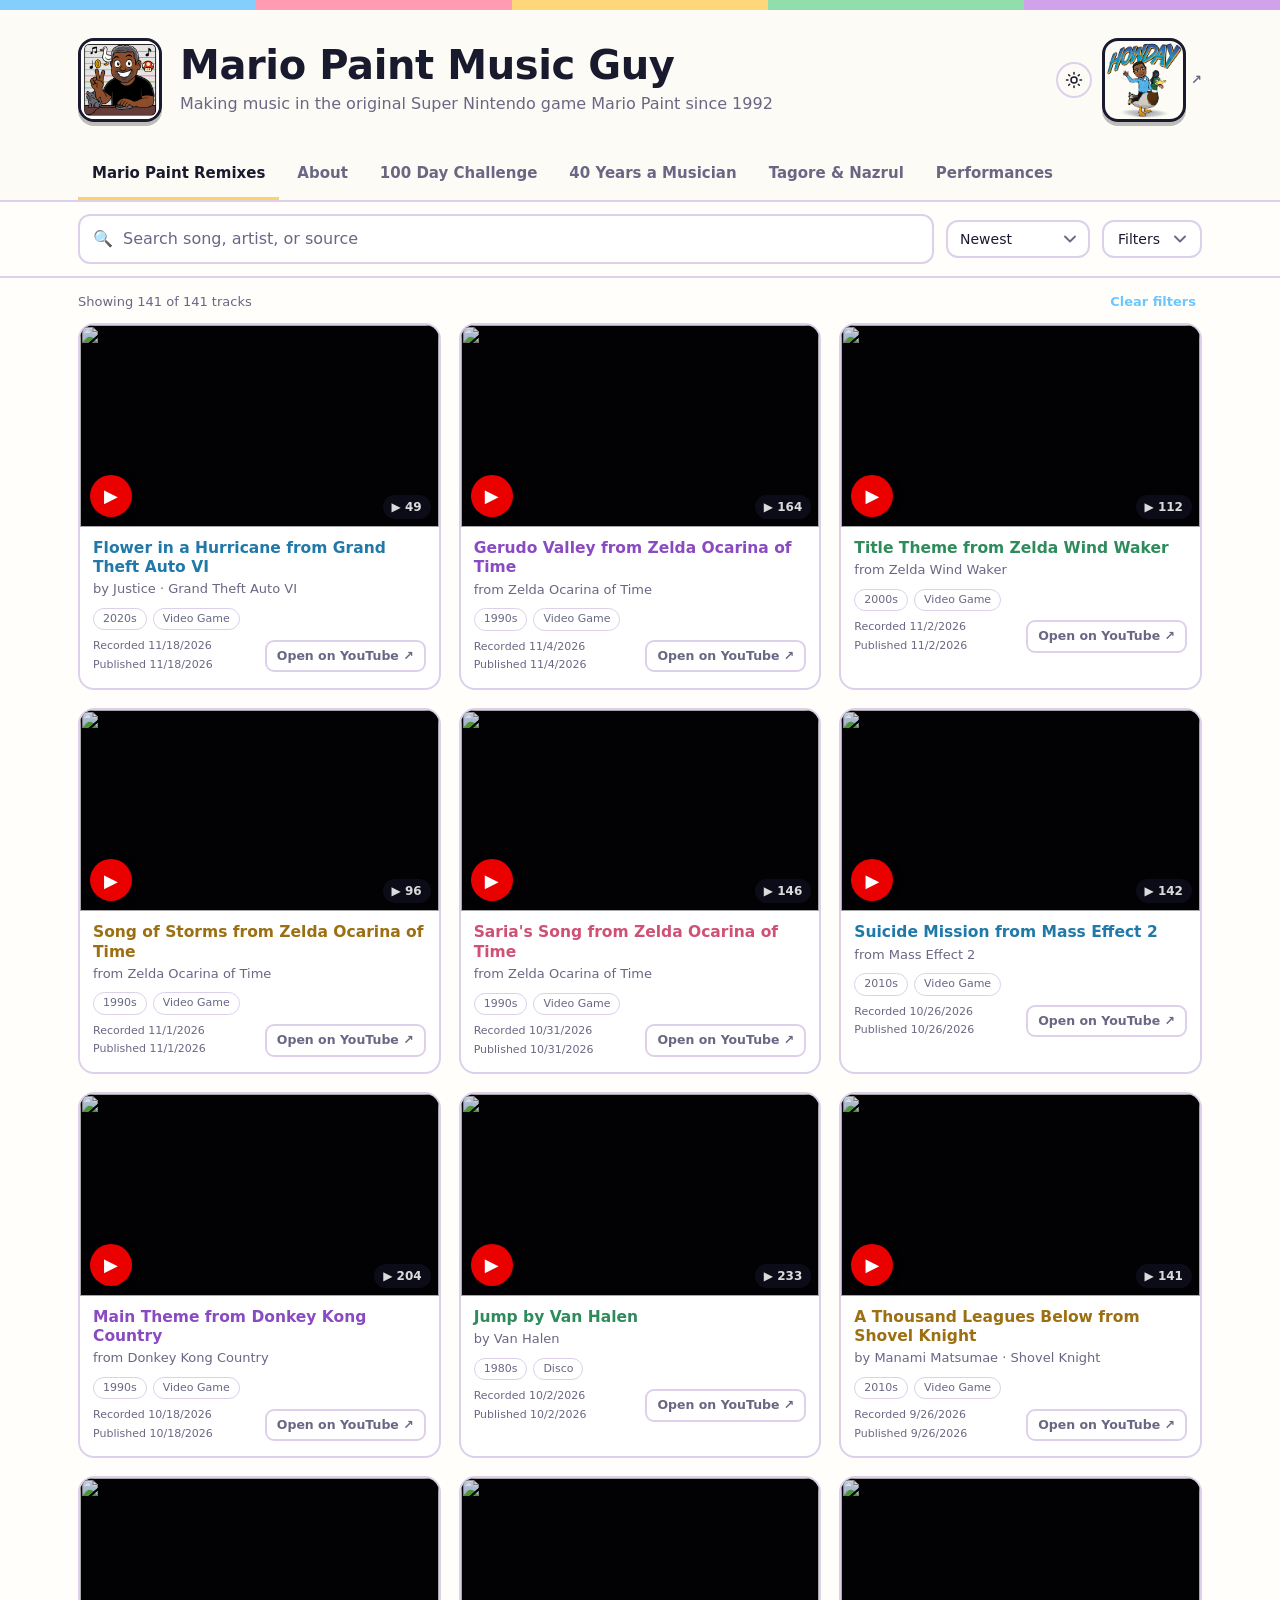
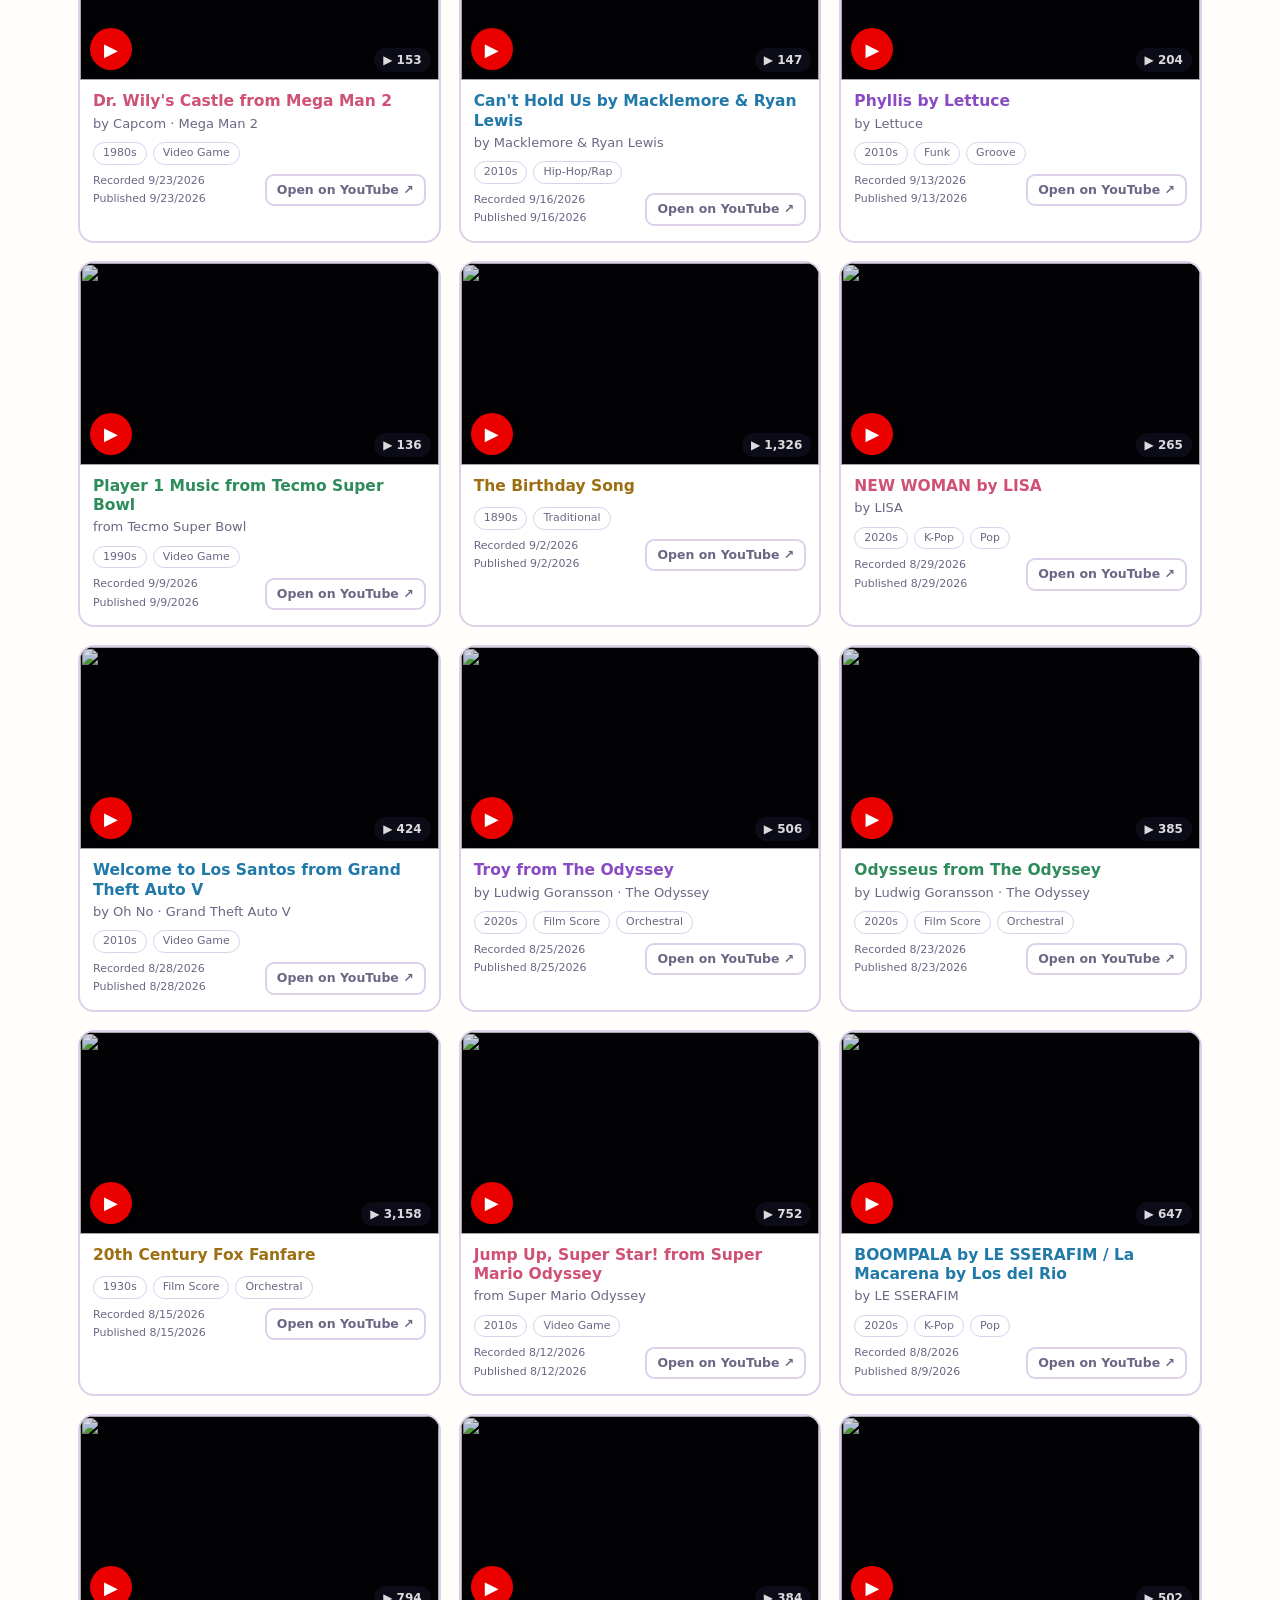
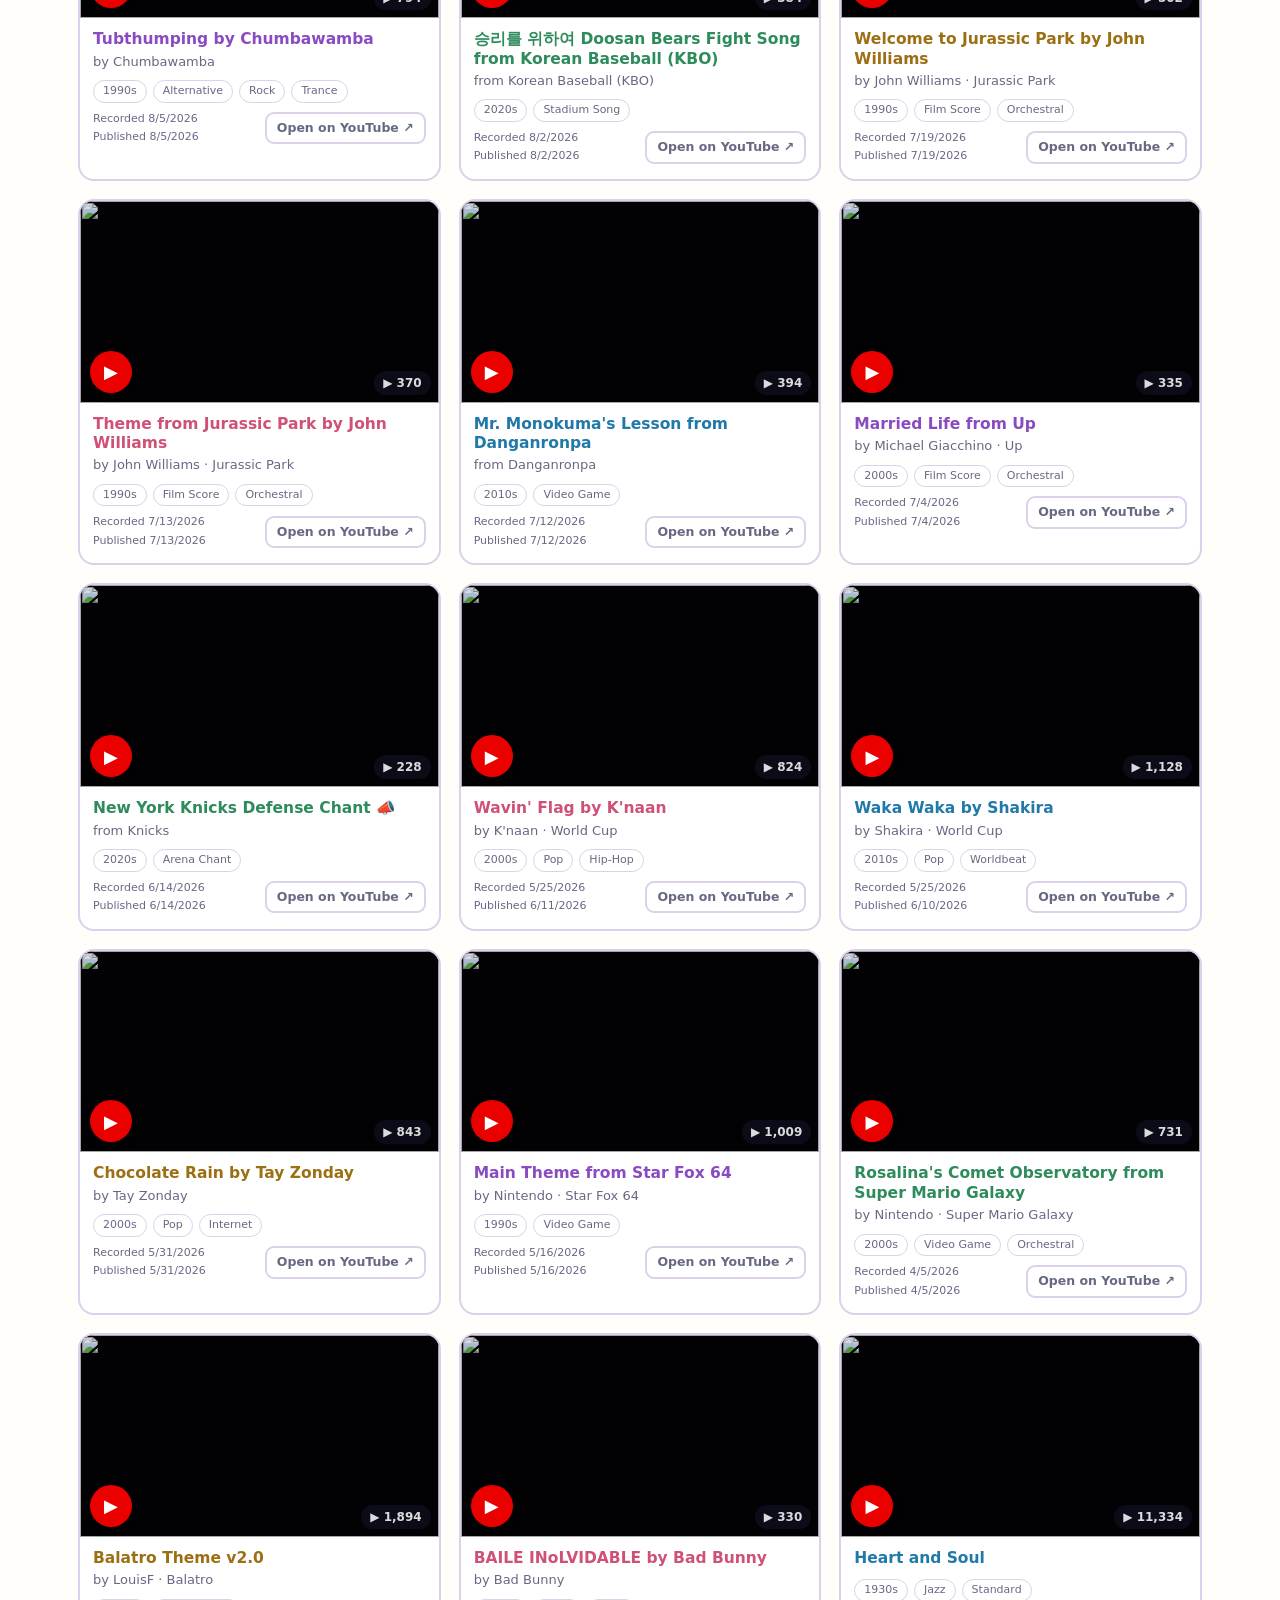
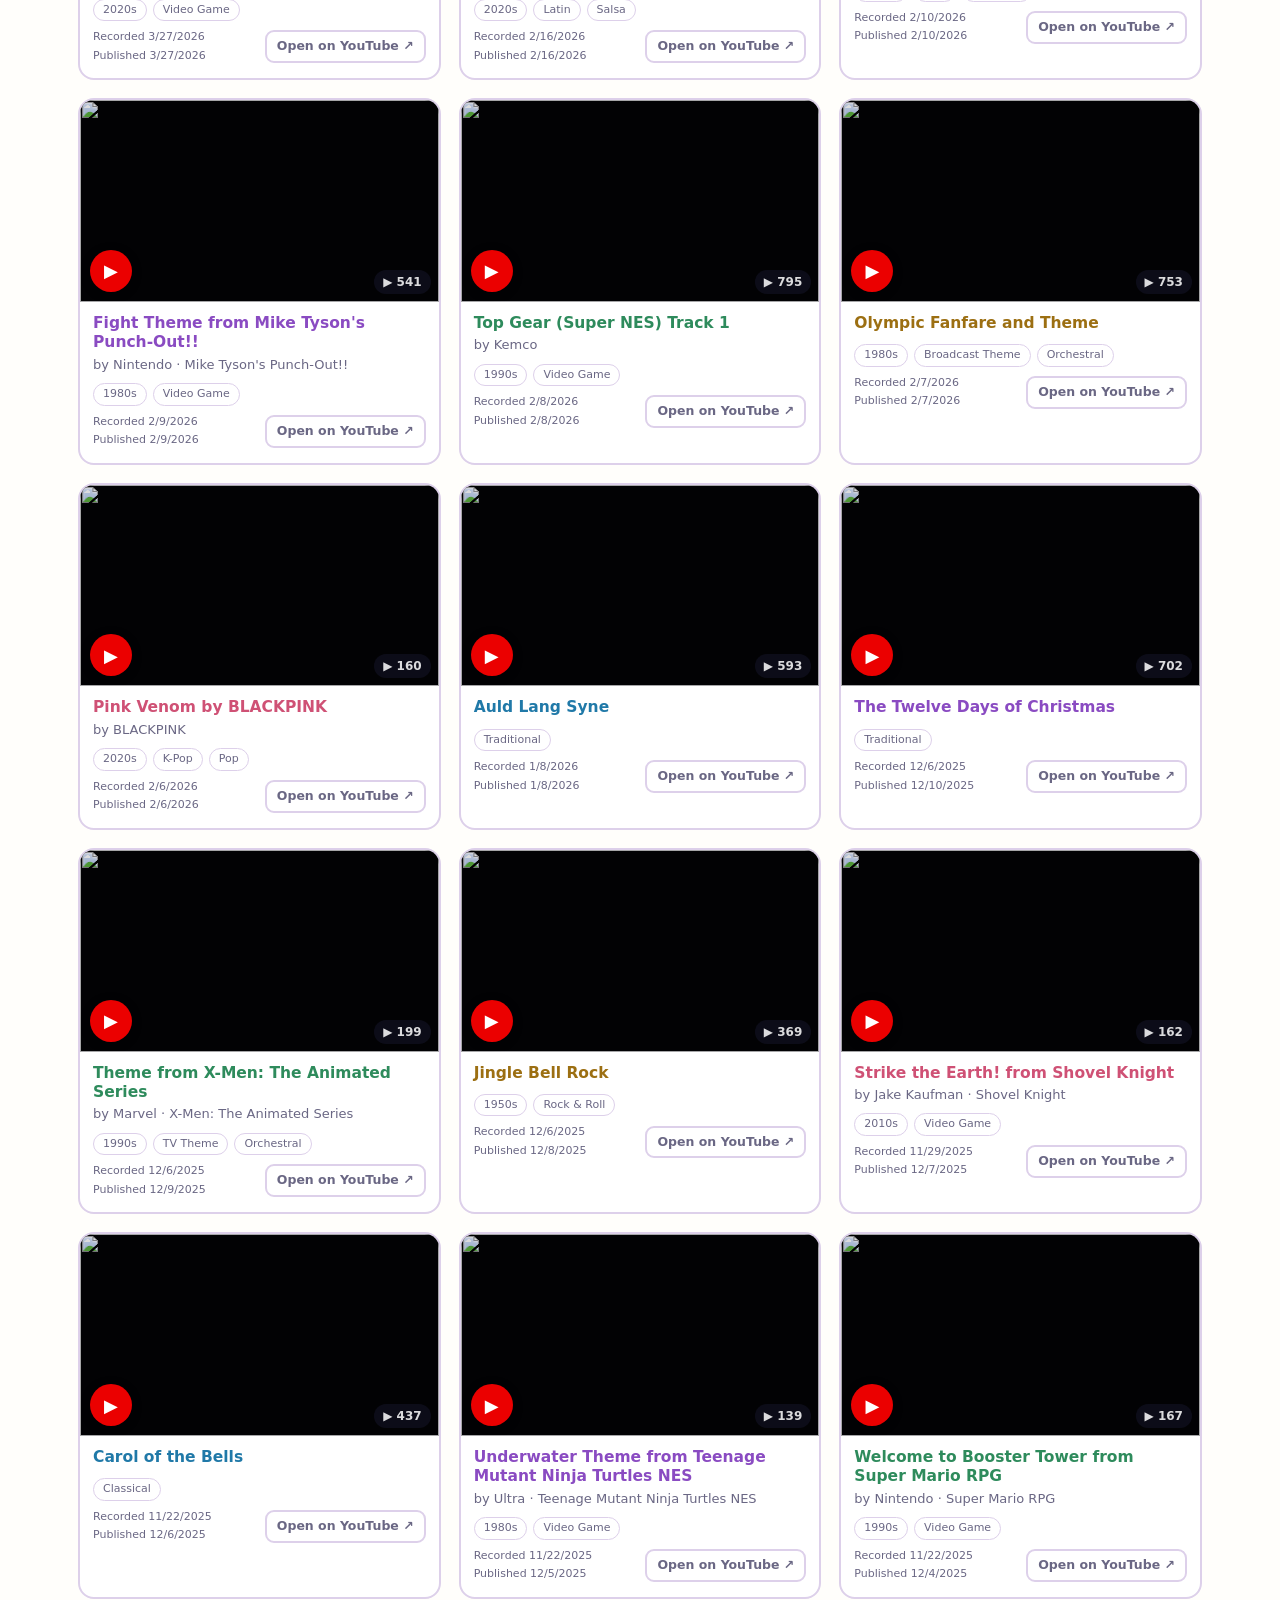
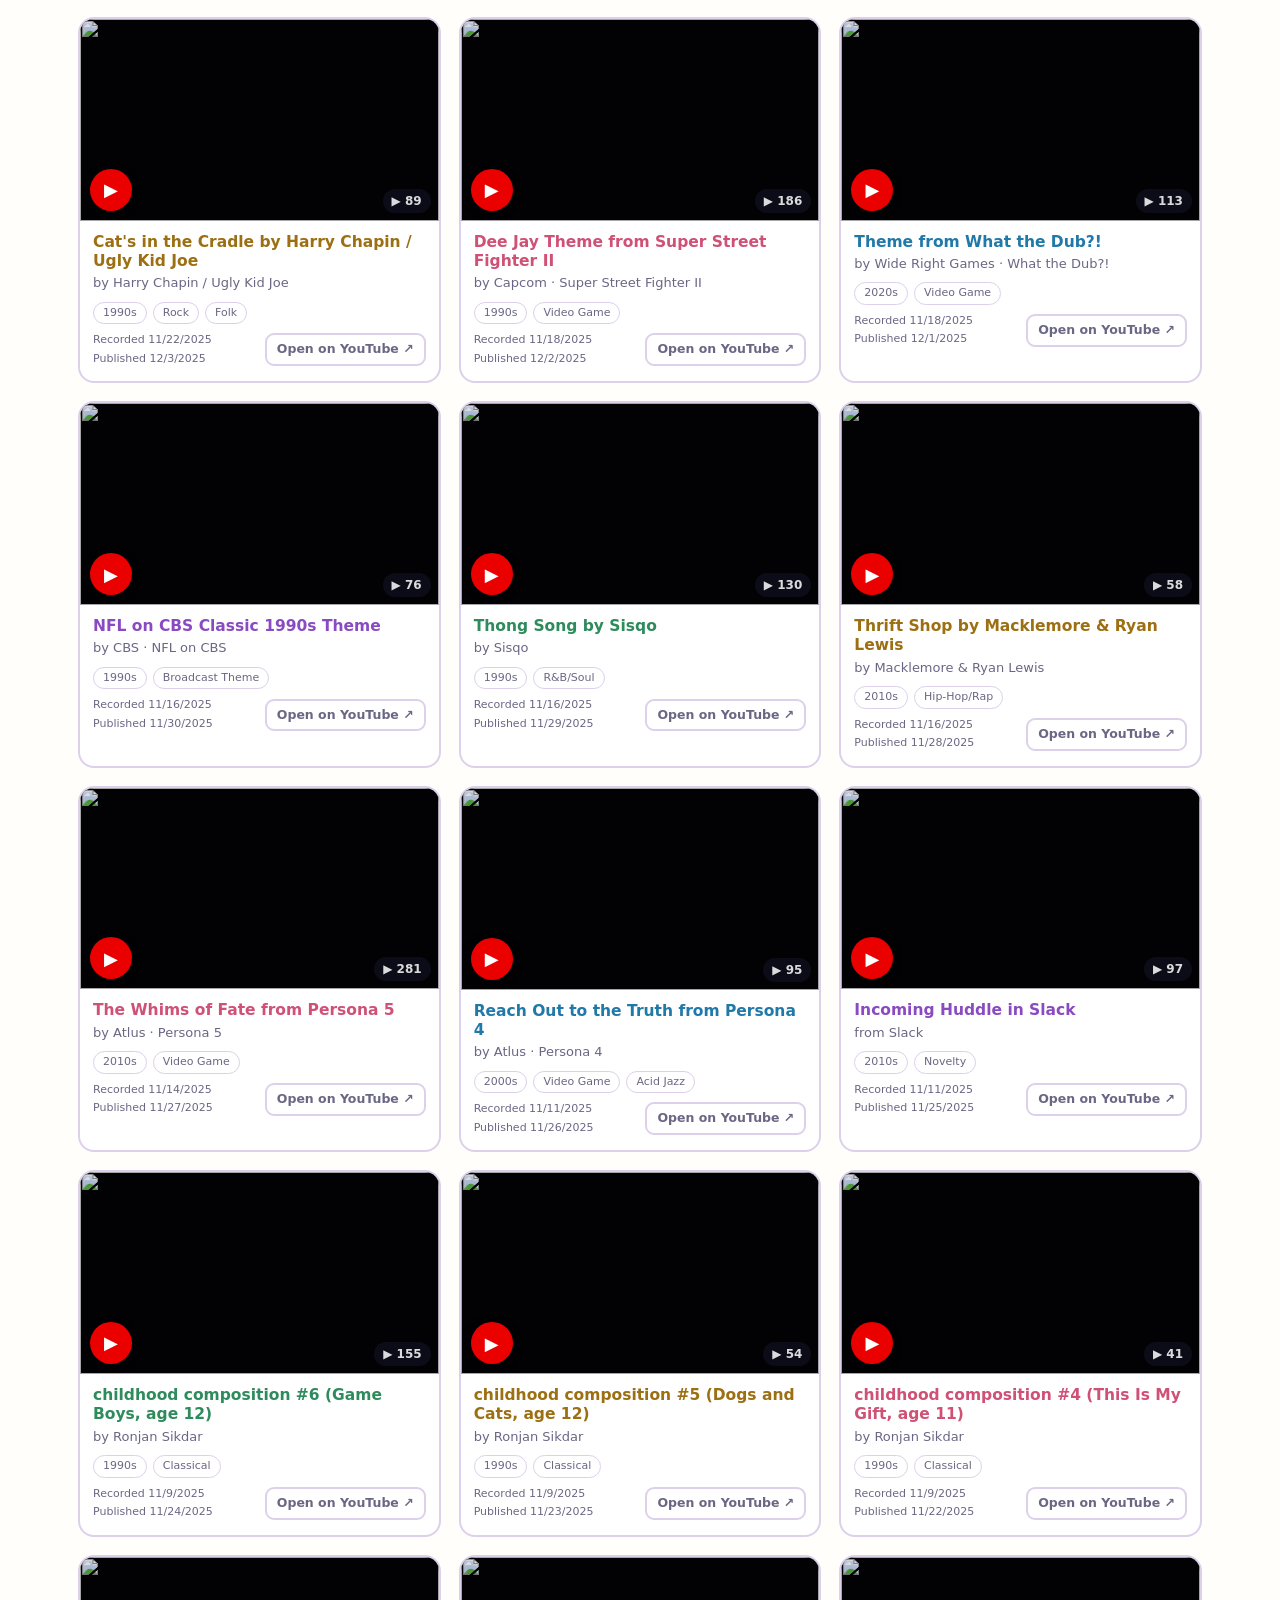
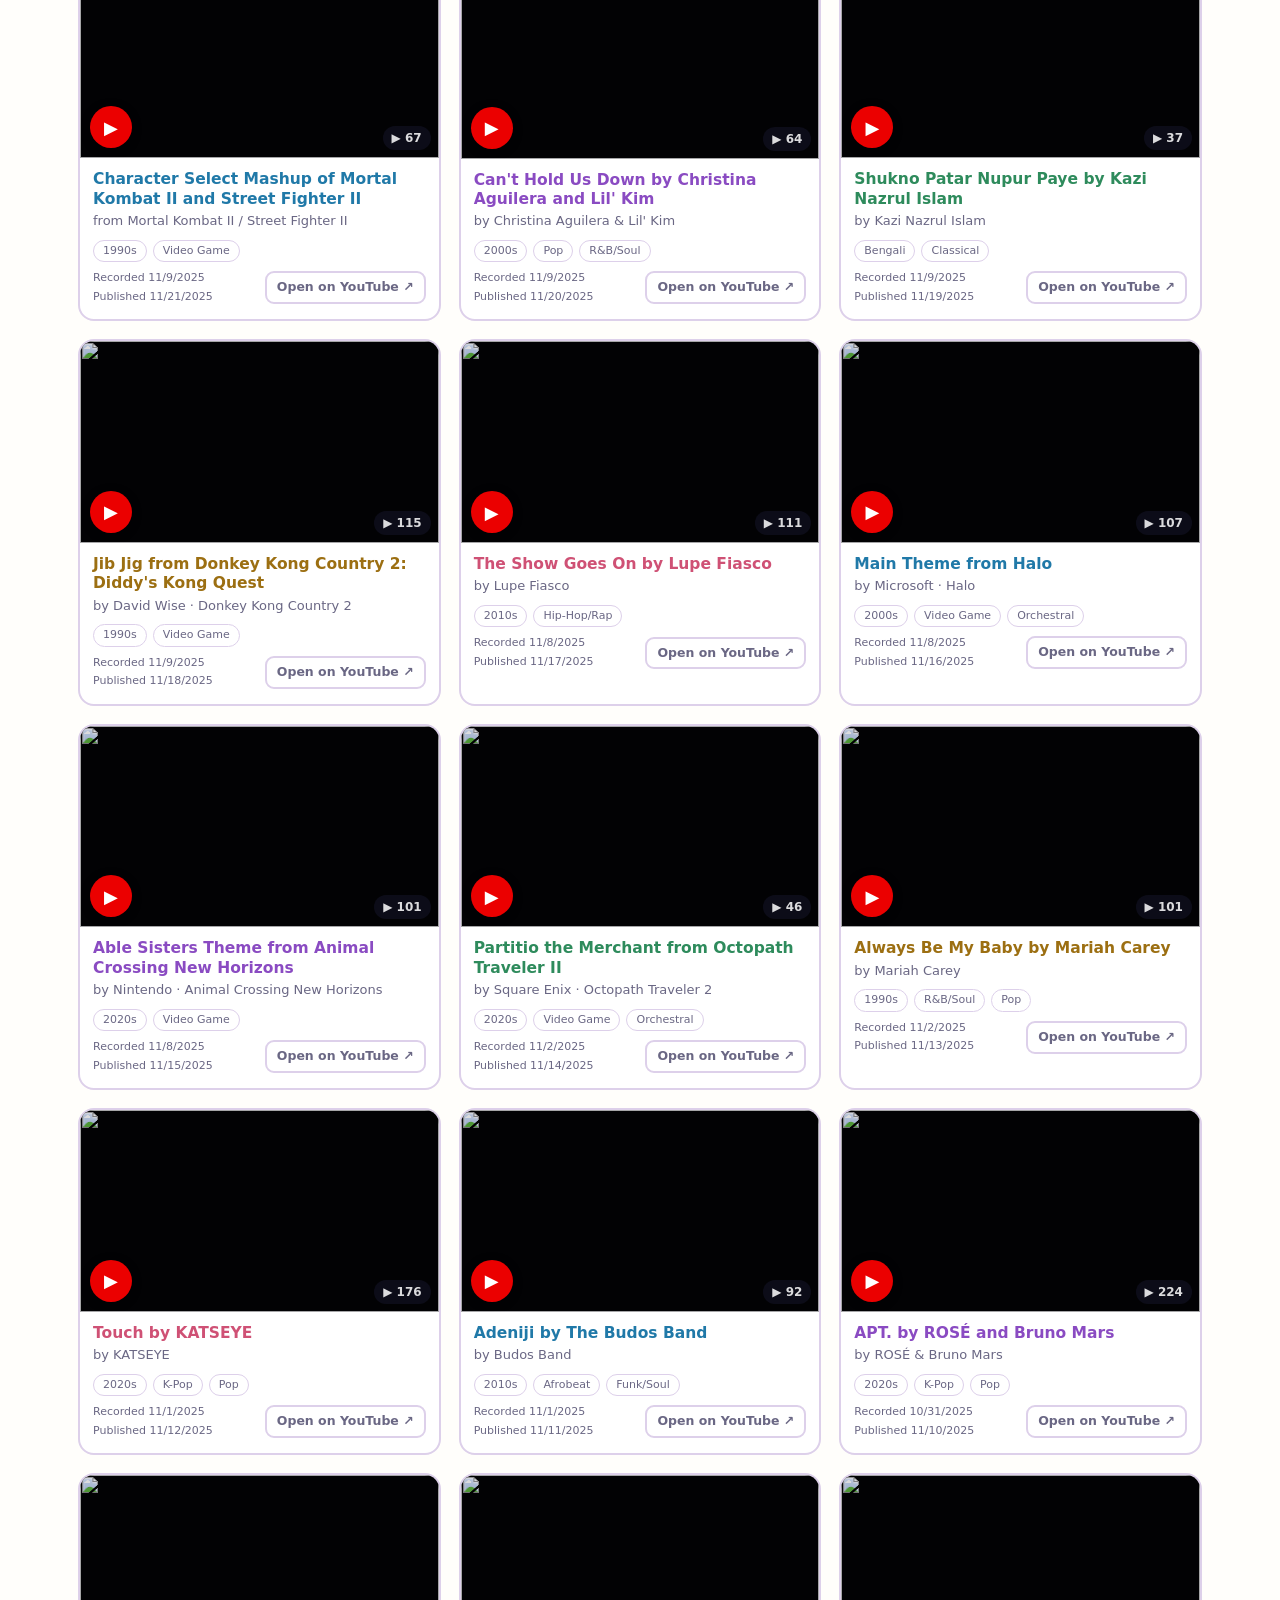
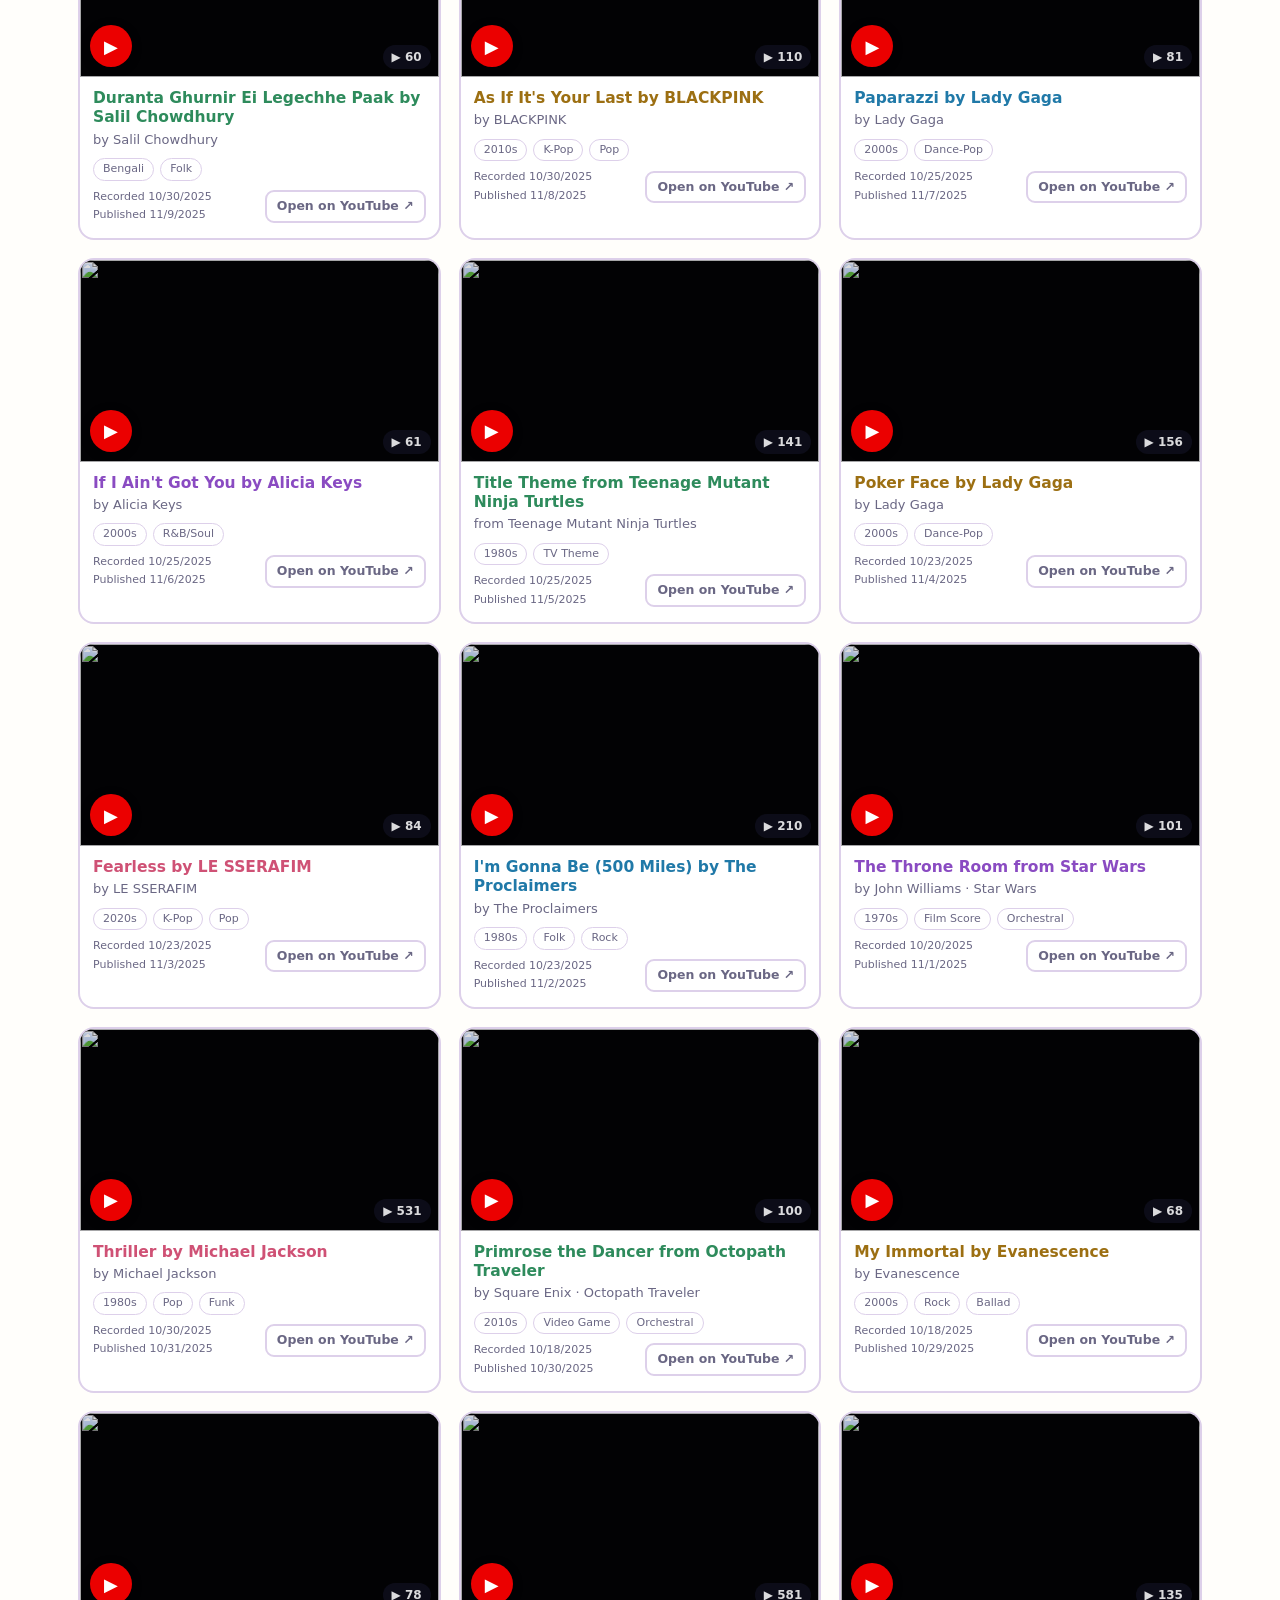
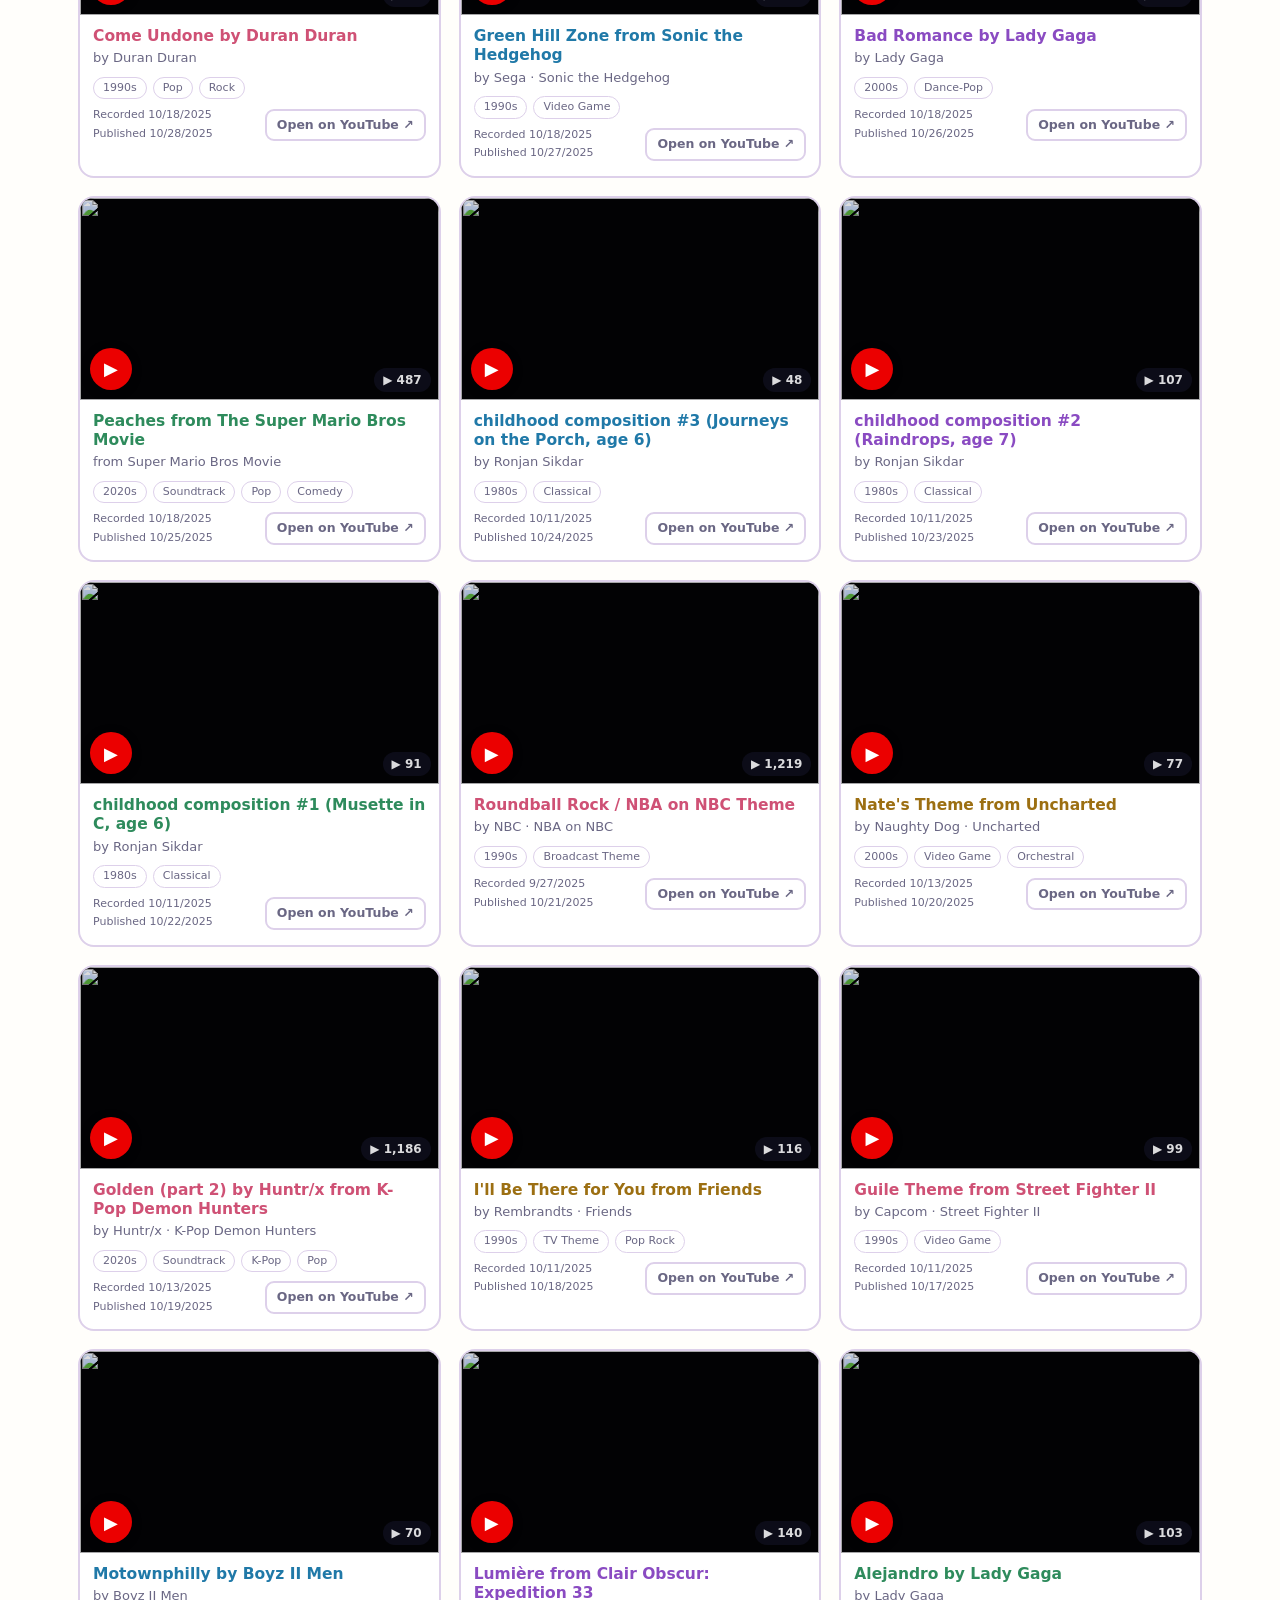
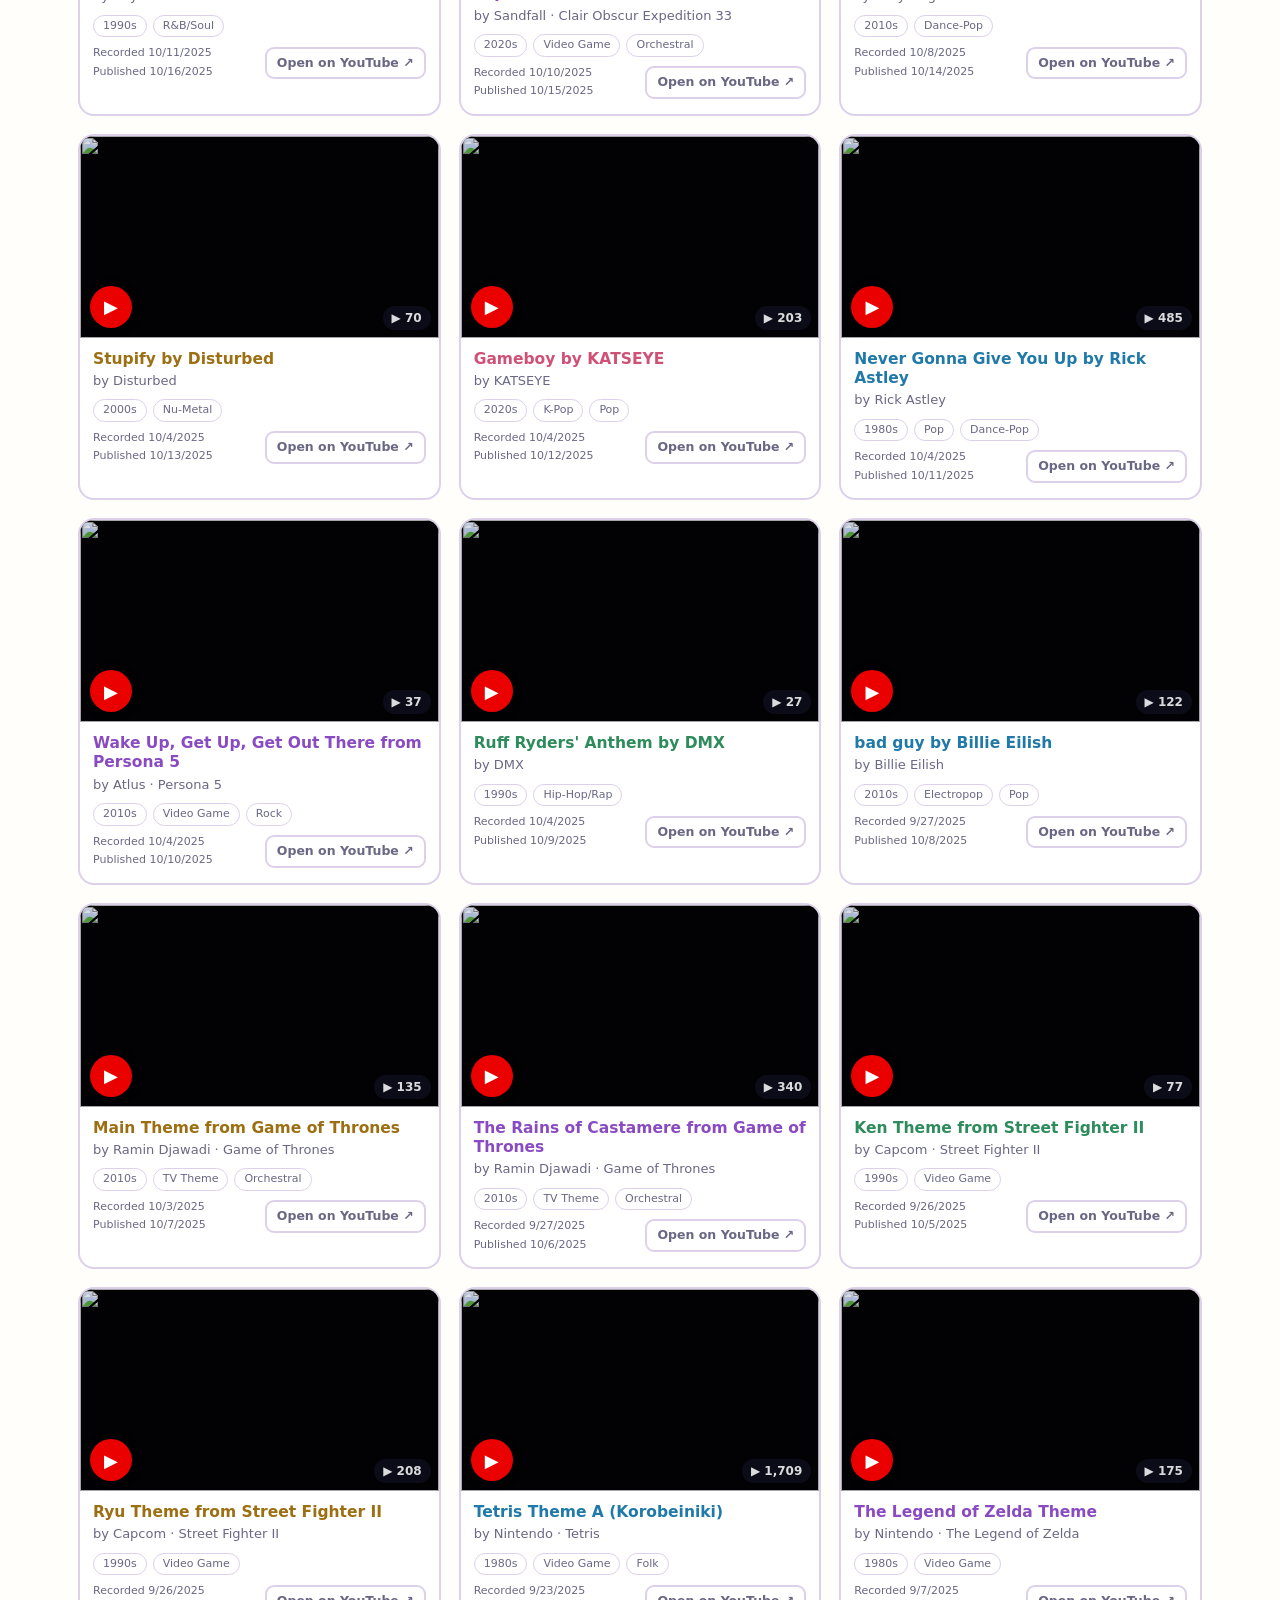
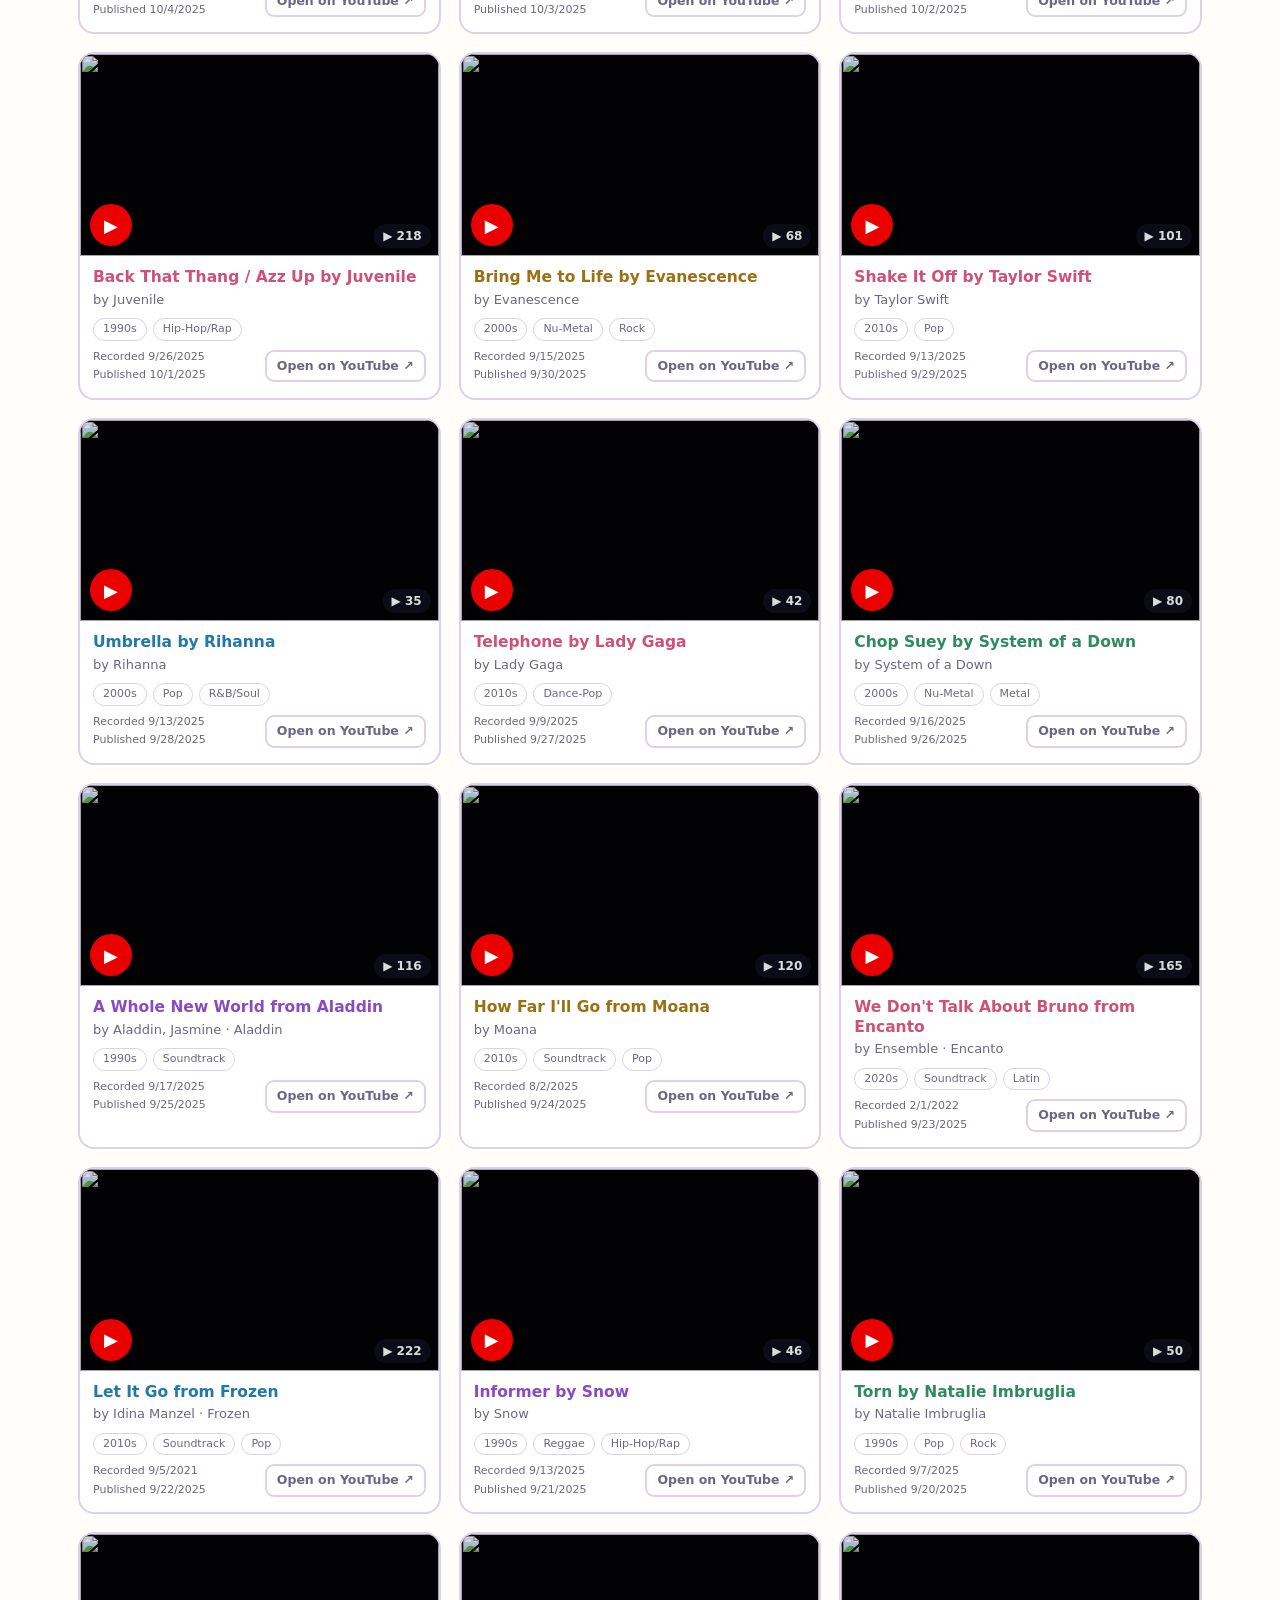
==== commit 20a99091: "Refresh catalog Co-Authored-By: Claude Opus 4.8 (1M context) <noreply@anthropic.com>" ====
--- a/index.html
+++ b/index.html
@@ -4,7 +4,7 @@
 <meta charset="utf-8">
 <meta name="viewport" content="width=device-width, initial-scale=1">
 <title>Mario Paint Music Guy</title>
-<link rel="stylesheet" href="style.css">
+<link rel="stylesheet" href="style.css?v=1795526314">
 <script>
 (function () {
   var saved = localStorage.getItem("theme");
@@ -67,7 +67,7 @@
 <footer>&copy; Mario Paint Music Guy &middot; <a href="https://www.youtube.com/@MarioPaintMusicGuy" target="_blank" rel="noopener">YouTube</a></footer>
 
 <script>
-const CATALOG = [{"song": "Heart and Soul", "artist": "", "source": "", "category": "Standard", "recorded": "2026-02-10", "published": "2026-02-10", "regId": "2ueKLlIzvfw", "shortId": "Wr3426R2j0g", "regViews": 11024, "shortViews": 310, "genres": ["Jazz", "Standard"], "decade": "1930s", "collections": [], "franchises": [], "archive": false}, {"song": "20th Century Fox Fanfare", "artist": "", "source": "", "category": "Movie", "recorded": "2026-08-15", "published": "2026-08-15", "regId": "sevMxQVVUDM", "shortId": "JgmWVmT6y0I", "regViews": 2995, "shortViews": 162, "genres": ["Film Score", "Orchestral"], "decade": "1930s", "collections": ["Movie & TV"], "franchises": [], "archive": false}, {"song": "Balatro Theme v2.0", "artist": "LouisF", "source": "Balatro", "category": "Game", "recorded": "2026-03-27", "published": "2026-03-27", "regId": "3yrPUi-ESMI", "shortId": "", "regViews": 1893, "shortViews": null, "genres": ["Video Game"], "decade": "2020s", "collections": [], "franchises": ["Balatro"], "archive": false}, {"song": "Tetris Theme A (Korobeiniki)", "artist": "Nintendo", "source": "Tetris", "category": "Game", "recorded": "2025-09-23", "published": "2025-10-03", "regId": "H_ZbOxNmlis", "shortId": "", "regViews": 1709, "shortViews": null, "genres": ["Video Game", "Folk"], "decade": "1980s", "collections": [], "franchises": ["Nintendo"], "archive": false}, {"song": "The Birthday Song", "artist": "", "source": "", "category": "Standard", "recorded": "2026-09-02", "published": "2026-09-02", "regId": "ES9xTOsCjaQ", "shortId": "R65C-DaXrLw", "regViews": 1275, "shortViews": 51, "genres": ["Traditional"], "decade": "1890s", "collections": [], "franchises": [], "archive": false}, {"song": "Golden by Huntr/x from K-Pop Demon Hunters", "artist": "Huntr/x", "source": "K-Pop Demon Hunters", "category": "Movie", "recorded": "2025-08-21", "published": "2025-09-02", "regId": "4ZWilVUmlLQ", "shortId": "uCRMGy0MFsE", "regViews": 1173, "shortViews": 114, "genres": ["Soundtrack", "K-Pop", "Pop"], "decade": "2020s", "collections": ["Movie & TV"], "franchises": ["K-Pop Demon Hunters"], "archive": false}, {"song": "Roundball Rock / NBA on NBC Theme", "artist": "NBC", "source": "NBA on NBC", "category": "Sports", "recorded": "2025-09-27", "published": "2025-10-21", "regId": "bncDzcIEq9Q", "shortId": "Cq3W-0Tt3R0", "regViews": 1150, "shortViews": 67, "genres": ["Broadcast Theme"], "decade": "1990s", "collections": ["Sports"], "franchises": [], "archive": false}, {"song": "Golden (part 2) by Huntr/x from K-Pop Demon Hunters", "artist": "Huntr/x", "source": "K-Pop Demon Hunters", "category": "Movie", "recorded": "2025-10-13", "published": "2025-10-19", "regId": "SF5gaCYobFs", "shortId": "BbsMTj_1z6Y", "regViews": 1143, "shortViews": 43, "genres": ["Soundtrack", "K-Pop", "Pop"], "decade": "2020s", "collections": ["Movie & TV"], "franchises": ["K-Pop Demon Hunters"], "archive": false}, {"song": "Waka Waka by Shakira", "artist": "Shakira", "source": "World Cup", "category": "Sports", "recorded": "2026-05-25", "published": "2026-06-10", "regId": "WDuNkzxXZJU", "shortId": "nCUYQvqSnLo", "regViews": 1081, "shortViews": 47, "genres": ["Pop", "Worldbeat"], "decade": "2010s", "collections": ["Sports"], "franchises": ["World Cup"], "archive": false}, {"song": "Main Theme from Star Fox 64", "artist": "Nintendo", "source": "Star Fox 64", "category": "Game", "recorded": "2026-05-16", "published": "2026-05-16", "regId": "3b-SNGbLce8", "shortId": "", "regViews": 1009, "shortViews": null, "genres": ["Video Game"], "decade": "1990s", "collections": [], "franchises": ["Nintendo"], "archive": false}, {"song": "Soda Pop by Saja Boys from K-Pop Demon Hunters", "artist": "Saja Boys", "source": "K-Pop Demon Hunters", "category": "Movie", "recorded": "2025-08-21", "published": "2025-09-03", "regId": "pqCuLL25n6A", "shortId": "fSdLHXrg5AI", "regViews": 867, "shortViews": 60, "genres": ["Soundtrack", "K-Pop", "Pop"], "decade": "2020s", "collections": ["Movie & TV"], "franchises": ["K-Pop Demon Hunters"], "archive": false}, {"song": "Sunday Night Football Theme / NFL on NBC (with instrument layer build)", "artist": "NBC", "source": "NFL on NBC", "category": "Sports", "recorded": "2025-09-03", "published": "2025-09-04", "regId": "ODpYoeWWM_s", "shortId": "igqPYNcxgRw", "regViews": 858, "shortViews": 67, "genres": ["Broadcast Theme"], "decade": "2000s", "collections": ["Sports"], "franchises": [], "archive": false}, {"song": "Wavin' Flag by K'naan", "artist": "K'naan", "source": "World Cup", "category": "Sports", "recorded": "2026-05-25", "published": "2026-06-11", "regId": "sng3wLvk4Yg", "shortId": "32qicB0bze4", "regViews": 802, "shortViews": 22, "genres": ["Pop", "Hip-Hop"], "decade": "2000s", "collections": ["Sports"], "franchises": ["World Cup"], "archive": false}, {"song": "Top Gear (Super NES) Track 1", "artist": "Kemco", "source": "", "category": "Game", "recorded": "2026-02-08", "published": "2026-02-08", "regId": "xOwlTm9WJ_E", "shortId": "", "regViews": 795, "shortViews": null, "genres": ["Video Game"], "decade": "1990s", "collections": [], "franchises": [], "archive": false}, {"song": "Tubthumping by Chumbawamba", "artist": "Chumbawamba", "source": "", "category": "Cover", "recorded": "2026-08-05", "published": "2026-08-05", "regId": "V7dY8bz9oFQ", "shortId": "", "regViews": 794, "shortViews": null, "genres": ["Alternative", "Rock", "Trance"], "decade": "1990s", "collections": [], "franchises": ["Chumbawamba"], "archive": false}, {"song": "Chocolate Rain by Tay Zonday", "artist": "Tay Zonday", "source": "", "category": "Cover", "recorded": "2026-05-31", "published": "2026-05-31", "regId": "llSHX7nzeEg", "shortId": "b7Lk6gFHze0", "regViews": 769, "shortViews": 74, "genres": ["Pop", "Internet"], "decade": "2000s", "collections": [], "franchises": [], "archive": false}, {"song": "Olympic Fanfare and Theme", "artist": "", "source": "", "category": "Sports", "recorded": "2026-02-07", "published": "2026-02-07", "regId": "QzsrSvFwsXk", "shortId": "", "regViews": 753, "shortViews": null, "genres": ["Broadcast Theme", "Orchestral"], "decade": "1980s", "collections": ["Sports"], "franchises": [], "archive": false}, {"song": "Rosalina's Comet Observatory from Super Mario Galaxy", "artist": "Nintendo", "source": "Super Mario Galaxy", "category": "Game", "recorded": "2026-04-05", "published": "2026-04-05", "regId": "essdTcbAdUg", "shortId": "", "regViews": 731, "shortViews": null, "genres": ["Video Game", "Orchestral"], "decade": "2000s", "collections": [], "franchises": ["Nintendo"], "archive": false}, {"song": "The Twelve Days of Christmas", "artist": "", "source": "", "category": "Holiday", "recorded": "2025-12-06", "published": "2025-12-10", "regId": "M8LcDn4JFUI", "shortId": "", "regViews": 702, "shortViews": null, "genres": ["Traditional"], "decade": "", "collections": ["Holiday"], "franchises": [], "archive": false}, {"song": "Jump Up, Super Star! from Super Mario Odyssey", "artist": "", "source": "Super Mario Odyssey", "category": "Game", "recorded": "2026-08-12", "published": "2026-08-12", "regId": "a2CiicVmY1s", "shortId": "1sTVZLxGuko", "regViews": 636, "shortViews": 116, "genres": ["Video Game"], "decade": "2010s", "collections": [], "franchises": [], "archive": false}, {"song": "BOOMPALA by LE SSERAFIM / La Macarena by Los del Rio", "artist": "LE SSERAFIM", "source": "", "category": "K-Pop", "recorded": "2026-08-08", "published": "2026-08-09", "regId": "Q9eVc2QR40Q", "shortId": "5sviO1mfnkc", "regViews": 628, "shortViews": 19, "genres": ["K-Pop", "Pop"], "decade": "2020s", "collections": [], "franchises": ["LE SSERAFIM"], "archive": false}, {"song": "Auld Lang Syne", "artist": "", "source": "", "category": "Holiday", "recorded": "2026-01-08", "published": "2026-01-08", "regId": "dFD6bGnLXkQ", "shortId": "", "regViews": 593, "shortViews": null, "genres": ["Traditional"], "decade": "", "collections": ["Holiday"], "franchises": [], "archive": false}, {"song": "Green Hill Zone from Sonic the Hedgehog", "artist": "Sega", "source": "Sonic the Hedgehog", "category": "Game", "recorded": "2025-10-18", "published": "2025-10-27", "regId": "-ow5G2m-9Qg", "shortId": "", "regViews": 581, "shortViews": null, "genres": ["Video Game"], "decade": "1990s", "collections": [], "franchises": [], "archive": false}, {"song": "Fight Theme from Mike Tyson's Punch-Out!!", "artist": "Nintendo", "source": "Mike Tyson's Punch-Out!!", "category": "Game", "recorded": "2026-02-09", "published": "2026-02-09", "regId": "fMv8ROvErJ0", "shortId": "", "regViews": 541, "shortViews": null, "genres": ["Video Game"], "decade": "1980s", "collections": [], "franchises": ["Nintendo"], "archive": false}, {"song": "Peaches from The Super Mario Bros Movie", "artist": "", "source": "Super Mario Bros Movie", "category": "Game", "recorded": "2025-10-18", "published": "2025-10-25", "regId": "eXWq4ltqSMk", "shortId": "", "regViews": 487, "shortViews": null, "genres": ["Soundtrack", "Pop", "Comedy"], "decade": "2020s", "collections": ["Movie & TV"], "franchises": ["Nintendo"], "archive": false}, {"song": "Never Gonna Give You Up by Rick Astley", "artist": "Rick Astley", "source": "", "category": "Cover", "recorded": "2025-10-04", "published": "2025-10-11", "regId": "FBUEpm3ad-8", "shortId": "", "regViews": 485, "shortViews": null, "genres": ["Pop", "Dance-Pop"], "decade": "1980s", "collections": [], "franchises": [], "archive": false}, {"song": "Welcome to Jurassic Park by John Williams", "artist": "John Williams", "source": "Jurassic Park", "category": "Movie", "recorded": "2026-07-19", "published": "2026-07-19", "regId": "RAtpSmHgvRo", "shortId": "vViqh1fow08", "regViews": 473, "shortViews": 29, "genres": ["Film Score", "Orchestral"], "decade": "1990s", "collections": ["Movie & TV"], "franchises": ["Jurassic Park"], "archive": false}, {"song": "Troy from The Odyssey", "artist": "Ludwig Goransson", "source": "The Odyssey", "category": "Movie", "recorded": "2026-08-25", "published": "2026-08-25", "regId": "8LacGdTzCuA", "shortId": "2RL-9QNIbM4", "regViews": 449, "shortViews": 57, "genres": ["Film Score", "Orchestral"], "decade": "2020s", "collections": ["Movie & TV"], "franchises": ["Ludwig Goransson"], "archive": false}, {"song": "Carol of the Bells", "artist": "", "source": "", "category": "Holiday", "recorded": "2025-11-22", "published": "2025-12-06", "regId": "eLV18SiWft4", "shortId": "", "regViews": 437, "shortViews": null, "genres": ["Classical"], "decade": "", "collections": ["Holiday"], "franchises": [], "archive": false}, {"song": "Thriller by Michael Jackson", "artist": "Michael Jackson", "source": "", "category": "Cover", "recorded": "2025-10-30", "published": "2025-10-31", "regId": "LZkT5AcTcLg", "shortId": "U9bTvbvpY0k", "regViews": 433, "shortViews": 98, "genres": ["Pop", "Funk"], "decade": "1980s", "collections": [], "franchises": [], "archive": false}, {"song": "Welcome to Los Santos from Grand Theft Auto V", "artist": "Oh No", "source": "Grand Theft Auto V", "category": "Game", "recorded": "2026-08-28", "published": "2026-08-28", "regId": "x6q19b8PwU4", "shortId": "QejbVfzxVxw", "regViews": 404, "shortViews": 20, "genres": ["Video Game"], "decade": "2010s", "collections": [], "franchises": ["Grand Theft Auto"], "archive": false}, {"song": "Mr. Monokuma's Lesson from Danganronpa", "artist": "", "source": "Danganronpa", "category": "Game", "recorded": "2026-07-12", "published": "2026-07-12", "regId": "CAdpdeIRv8s", "shortId": "", "regViews": 394, "shortViews": null, "genres": ["Video Game"], "decade": "2010s", "collections": [], "franchises": ["Danganronpa"], "archive": false}, {"song": "Super Mario Bros Theme", "artist": "Nintendo", "source": "Super Mario Bros", "category": "Game", "recorded": "2025-08-31", "published": "2025-09-12", "regId": "1nHFPyLbXbU", "shortId": "", "regViews": 375, "shortViews": null, "genres": ["Video Game"], "decade": "1980s", "collections": [], "franchises": ["Nintendo"], "archive": false}, {"song": "Jingle Bell Rock", "artist": "", "source": "", "category": "Holiday", "recorded": "2025-12-06", "published": "2025-12-08", "regId": "GD8x5QDlXgI", "shortId": "", "regViews": 369, "shortViews": null, "genres": ["Rock & Roll"], "decade": "1950s", "collections": ["Holiday"], "franchises": [], "archive": false}, {"song": "승리를 위하여 Doosan Bears Fight Song from Korean Baseball (KBO)", "artist": "", "source": "Korean Baseball (KBO)", "category": "Sports", "recorded": "2026-08-02", "published": "2026-08-02", "regId": "YFeqXMWJh64", "shortId": "GFjJGHFkQLg", "regViews": 368, "shortViews": 16, "genres": ["Stadium Song"], "decade": "2020s", "collections": ["Sports"], "franchises": ["Doosan Bears"], "archive": false}, {"song": "Odysseus from The Odyssey", "artist": "Ludwig Goransson", "source": "The Odyssey", "category": "Movie", "recorded": "2026-08-23", "published": "2026-08-23", "regId": "2rXGOfZ6SdI", "shortId": "hZyVNPP6R7Y", "regViews": 361, "shortViews": 24, "genres": ["Film Score", "Orchestral"], "decade": "2020s", "collections": ["Movie & TV"], "franchises": ["Ludwig Goransson"], "archive": false}, {"song": "BAILE INoLVIDABLE by Bad Bunny", "artist": "Bad Bunny", "source": "", "category": "Cover", "recorded": "2026-02-16", "published": "2026-02-16", "regId": "35HM68g6asU", "shortId": "", "regViews": 330, "shortViews": null, "genres": ["Latin", "Salsa"], "decade": "2020s", "collections": [], "franchises": [], "archive": false}, {"song": "Theme from Jurassic Park by John Williams", "artist": "John Williams", "source": "Jurassic Park", "category": "Movie", "recorded": "2026-07-13", "published": "2026-07-13", "regId": "HYxP_cm7UPs", "shortId": "cZ_G0JtVFNY", "regViews": 321, "shortViews": 49, "genres": ["Film Score", "Orchestral"], "decade": "1990s", "collections": ["Movie & TV"], "franchises": ["Jurassic Park"], "archive": false}, {"song": "Married Life from Up", "artist": "Michael Giacchino", "source": "Up", "category": "Disney", "recorded": "2026-07-04", "published": "2026-07-04", "regId": "kYTftHHddaw", "shortId": "ewetfIp8flo", "regViews": 293, "shortViews": 42, "genres": ["Film Score", "Orchestral"], "decade": "2000s", "collections": ["Disney"], "franchises": [], "archive": false}, {"song": "The Rains of Castamere from Game of Thrones", "artist": "Ramin Djawadi", "source": "Game of Thrones", "category": "TV", "recorded": "2025-09-27", "published": "2025-10-06", "regId": "zT5SM5R38_w", "shortId": "rBSF42hB5GM", "regViews": 290, "shortViews": 50, "genres": ["TV Theme", "Orchestral"], "decade": "2010s", "collections": ["Movie & TV"], "franchises": ["Game of Thrones"], "archive": false}, {"song": "How It's Done by Huntr/x from K-Pop Demon Hunters", "artist": "Huntr/x", "source": "K-Pop Demon Hunters", "category": "Movie", "recorded": "2025-08-23", "published": "2025-09-09", "regId": "qyTQlQZYNC4", "shortId": "MCcJ6F1lzNM", "regViews": 287, "shortViews": 22, "genres": ["Soundtrack", "K-Pop", "Pop"], "decade": "2020s", "collections": ["Movie & TV"], "franchises": ["K-Pop Demon Hunters"], "archive": false}, {"song": "NFL on FOX Theme (with instrument layer build)", "artist": "FOX", "source": "NFL on FOX", "category": "Sports", "recorded": "2025-09-06", "published": "2025-09-07", "regId": "NL6EQAy2Z1I", "shortId": "YRnrwNBA6XQ", "regViews": 274, "shortViews": 34, "genres": ["Broadcast Theme"], "decade": "1990s", "collections": ["Sports"], "franchises": [], "archive": false}, {"song": "Takedown by Huntr/x from K-Pop Demon Hunters", "artist": "Huntr/x", "source": "K-Pop Demon Hunters", "category": "Movie", "recorded": "2025-08-24", "published": "2025-09-10", "regId": "_o-PGevel_U", "shortId": "JW3lEXcboSk", "regViews": 248, "shortViews": 51, "genres": ["Soundtrack", "K-Pop", "Pop"], "decade": "2020s", "collections": ["Movie & TV"], "franchises": ["K-Pop Demon Hunters"], "archive": false}, {"song": "NEW WOMAN by LISA", "artist": "LISA", "source": "LISA", "category": "K-Pop", "recorded": "2026-08-29", "published": "2026-08-29", "regId": "OPScjBS_sZg", "shortId": "GIi-4_b7tww", "regViews": 237, "shortViews": 28, "genres": ["K-Pop", "Pop"], "decade": "2020s", "collections": [], "franchises": ["LISA"], "archive": false}, {"song": "New York Knicks Defense Chant 📣", "artist": "", "source": "Knicks", "category": "Sports", "recorded": "2026-06-14", "published": "2026-06-14", "regId": "zZ7UECYN-q4", "shortId": "", "regViews": 228, "shortViews": null, "genres": ["Arena Chant"], "decade": "2020s", "collections": ["Sports"], "franchises": [], "archive": false}, {"song": "Jump by Van Halen", "artist": "Van Halen", "source": "", "category": "Rock", "recorded": "2026-10-02", "published": "2026-10-02", "regId": "34YAnh6NsOo", "shortId": "fZBMVpll34I", "regViews": 204, "shortViews": 29, "genres": ["Disco"], "decade": "1980s", "collections": [], "franchises": [], "archive": false}, {"song": "Let It Go from Frozen", "artist": "Idina Manzel", "source": "Frozen", "category": "Disney", "recorded": "2021-09-05", "published": "2025-09-22", "regId": "U-8O2cnjROk", "shortId": "MktePQgCRps", "regViews": 188, "shortViews": 34, "genres": ["Soundtrack", "Pop"], "decade": "2010s", "collections": ["Disney"], "franchises": [], "archive": false}, {"song": "Theme from X-Men: The Animated Series", "artist": "Marvel", "source": "X-Men: The Animated Series", "category": "TV", "recorded": "2025-12-06", "published": "2025-12-09", "regId": "wlZhkwb9DKw", "shortId": "0HRYpgUeWFM", "regViews": 180, "shortViews": 19, "genres": ["TV Theme", "Orchestral"], "decade": "1990s", "collections": ["Movie & TV"], "franchises": [], "archive": false}, {"song": "APT. by ROSÉ and Bruno Mars", "artist": "ROSÉ & Bruno Mars", "source": "", "category": "K-Pop", "recorded": "2025-10-31", "published": "2025-11-10", "regId": "zj4FdQwn6OE", "shortId": "pRiukKIVzIo", "regViews": 177, "shortViews": 47, "genres": ["K-Pop", "Pop"], "decade": "2020s", "collections": [], "franchises": [], "archive": false}, {"song": "The Legend of Zelda Theme", "artist": "Nintendo", "source": "The Legend of Zelda", "category": "Game", "recorded": "2025-09-07", "published": "2025-10-02", "regId": "YKiaRZpxS78", "shortId": "", "regViews": 175, "shortViews": null, "genres": ["Video Game"], "decade": "1980s", "collections": [], "franchises": ["Nintendo"], "archive": false}, {"song": "Phyllis by Lettuce", "artist": "Lettuce", "source": "Lettuce", "category": "Cover", "recorded": "2026-09-13", "published": "2026-09-13", "regId": "N6iZy4ZbN-g", "shortId": "vDXyBtdiQvA", "regViews": 170, "shortViews": 34, "genres": ["Funk", "Groove"], "decade": "2010s", "collections": [], "franchises": [], "archive": false}, {"song": "Welcome to Booster Tower from Super Mario RPG", "artist": "Nintendo", "source": "Super Mario RPG", "category": "Game", "recorded": "2025-11-22", "published": "2025-12-04", "regId": "mp9MLnj21YY", "shortId": "", "regViews": 167, "shortViews": null, "genres": ["Video Game"], "decade": "1990s", "collections": [], "franchises": ["Nintendo"], "archive": false}, {"song": "Touch by KATSEYE", "artist": "KATSEYE", "source": "", "category": "K-Pop", "recorded": "2025-11-01", "published": "2025-11-12", "regId": "yziuGihYVQw", "shortId": "otmO2NEqVVs", "regViews": 163, "shortViews": 13, "genres": ["K-Pop", "Pop"], "decade": "2020s", "collections": [], "franchises": ["KATSEYE"], "archive": false}, {"song": "Strike the Earth! from Shovel Knight", "artist": "Jake Kaufman", "source": "Shovel Knight", "category": "Game", "recorded": "2025-11-29", "published": "2025-12-07", "regId": "kkY1qcy0484", "shortId": "", "regViews": 162, "shortViews": null, "genres": ["Video Game"], "decade": "2010s", "collections": [], "franchises": [], "archive": false}, {"song": "Poker Face by Lady Gaga", "artist": "Lady Gaga", "source": "", "category": "Cover", "recorded": "2025-10-23", "published": "2025-11-04", "regId": "ILjYoc1XbMM", "shortId": "", "regViews": 156, "shortViews": null, "genres": ["Dance-Pop"], "decade": "2000s", "collections": [], "franchises": ["Lady Gaga"], "archive": false}, {"song": "childhood composition #6 (Game Boys, age 12)", "artist": "Ronjan Sikdar", "source": "", "category": "Composition", "recorded": "2025-11-09", "published": "2025-11-24", "regId": "4lY5sBfnzPE", "shortId": "", "regViews": 155, "shortViews": null, "genres": ["Classical"], "decade": "1990s", "collections": ["Original"], "franchises": [], "archive": true}, {"song": "Gameboy by KATSEYE", "artist": "KATSEYE", "source": "", "category": "K-Pop", "recorded": "2025-10-04", "published": "2025-10-12", "regId": "SAO2F1JXAGc", "shortId": "RT-wvSsJHD4", "regViews": 153, "shortViews": 50, "genres": ["K-Pop", "Pop"], "decade": "2020s", "collections": [], "franchises": ["KATSEYE"], "archive": false}, {"song": "Main Theme from Donkey Kong Country", "artist": "", "source": "Donkey Kong Country", "category": "Game", "recorded": "2026-10-18", "published": "2026-10-18", "regId": "-YkgfG7A2o4", "shortId": "TdoY-LmP1HM", "regViews": 149, "shortViews": 55, "genres": ["Video Game"], "decade": "1990s", "collections": [], "franchises": ["Donkey Kong"], "archive": false}, {"song": "Back That Thang / Azz Up by Juvenile", "artist": "Juvenile", "source": "", "category": "Cover", "recorded": "2025-09-26", "published": "2025-10-01", "regId": "PQMScBLyL8s", "shortId": "U0ejNL1ezCM", "regViews": 147, "shortViews": 71, "genres": ["Hip-Hop/Rap"], "decade": "1990s", "collections": [], "franchises": [], "archive": false}, {"song": "What It Sounds Like by Huntr/x from K-Pop Demon Hunters", "artist": "Huntr/x", "source": "K-Pop Demon Hunters", "category": "Movie", "recorded": "2025-08-24", "published": "2025-09-11", "regId": "9gmNsoLC23g", "shortId": "qYSlezRMOf4", "regViews": 143, "shortViews": 18, "genres": ["Soundtrack", "K-Pop", "Pop"], "decade": "2020s", "collections": ["Movie & TV"], "franchises": ["K-Pop Demon Hunters"], "archive": false}, {"song": "I'm Gonna Be (500 Miles) by The Proclaimers", "artist": "The Proclaimers ", "source": "", "category": "Cover", "recorded": "2025-10-23", "published": "2025-11-02", "regId": "B6_nC3DnqVc", "shortId": "XJL7vLJnLOo", "regViews": 140, "shortViews": 70, "genres": ["Folk", "Rock"], "decade": "1980s", "collections": [], "franchises": [], "archive": false}, {"song": "Lumière from Clair Obscur: Expedition 33", "artist": "Sandfall", "source": "Clair Obscur Expedition 33", "category": "Game", "recorded": "2025-10-10", "published": "2025-10-15", "regId": "UhkLBIwMidg", "shortId": "", "regViews": 140, "shortViews": null, "genres": ["Video Game", "Orchestral"], "decade": "2020s", "collections": [], "franchises": [], "archive": false}, {"song": "Underwater Theme from Teenage Mutant Ninja Turtles NES", "artist": "Ultra", "source": "Teenage Mutant Ninja Turtles NES", "category": "Game", "recorded": "2025-11-22", "published": "2025-12-05", "regId": "XdbfbVK6-9o", "shortId": "", "regViews": 139, "shortViews": null, "genres": ["Video Game"], "decade": "1980s", "collections": [], "franchises": [], "archive": false}, {"song": "Pink Venom by BLACKPINK", "artist": "BLACKPINK", "source": "", "category": "K-Pop", "recorded": "2026-02-06", "published": "2026-02-06", "regId": "l1GpExGhvR0", "shortId": "ofaHS5K0-sM", "regViews": 137, "shortViews": 23, "genres": ["K-Pop", "Pop"], "decade": "2020s", "collections": [], "franchises": ["BLACKPINK"], "archive": false}, {"song": "Bad Romance by Lady Gaga", "artist": "Lady Gaga", "source": "", "category": "Cover", "recorded": "2025-10-18", "published": "2025-10-26", "regId": "Uxc972ZjfO0", "shortId": "", "regViews": 135, "shortViews": null, "genres": ["Dance-Pop"], "decade": "2000s", "collections": [], "franchises": ["Lady Gaga"], "archive": false}, {"song": "Dr. Wily's Castle from Mega Man 2", "artist": "Capcom", "source": "Mega Man 2", "category": "Game", "recorded": "2026-09-23", "published": "2026-09-23", "regId": "hmsJV3-ZBQo", "shortId": "Z_WmM7bwLCk", "regViews": 130, "shortViews": 23, "genres": ["Video Game"], "decade": "1980s", "collections": [], "franchises": ["Capcom"], "archive": false}, {"song": "We Don't Talk About Bruno from Encanto", "artist": "Ensemble", "source": "Encanto", "category": "Disney", "recorded": "2022-02-01", "published": "2025-09-23", "regId": "_9WdKdr8_ck", "shortId": "jb5f5HTxwgs", "regViews": 128, "shortViews": 37, "genres": ["Soundtrack", "Latin"], "decade": "2020s", "collections": ["Disney"], "franchises": [], "archive": false}, {"song": "Title Theme from Teenage Mutant Ninja Turtles", "artist": "", "source": "Teenage Mutant Ninja Turtles", "category": "TV", "recorded": "2025-10-25", "published": "2025-11-05", "regId": "tdxaMQsf-cQ", "shortId": "ITSvT8TE3IU", "regViews": 119, "shortViews": 22, "genres": ["TV Theme"], "decade": "1980s", "collections": ["Movie & TV"], "franchises": [], "archive": false}, {"song": "Jib Jig from Donkey Kong Country 2: Diddy's Kong Quest", "artist": "David Wise", "source": "Donkey Kong Country 2", "category": "Game", "recorded": "2025-11-09", "published": "2025-11-18", "regId": "600oYFXkbbE", "shortId": "", "regViews": 115, "shortViews": null, "genres": ["Video Game"], "decade": "1990s", "collections": [], "franchises": ["Nintendo"], "archive": false}, {"song": "Can't Hold Us by Macklemore & Ryan Lewis", "artist": "Macklemore & Ryan Lewis", "source": "", "category": "Cover", "recorded": "2026-09-16", "published": "2026-09-16", "regId": "tGFf_4VlXIM", "shortId": "RL8l3ldbIP4", "regViews": 115, "shortViews": 32, "genres": ["Hip-Hop/Rap"], "decade": "2010s", "collections": [], "franchises": ["Macklemore & Ryan Lewis"], "archive": false}, {"song": "Ryu Theme from Street Fighter II", "artist": "Capcom", "source": "Street Fighter II", "category": "Game", "recorded": "2025-09-26", "published": "2025-10-04", "regId": "hjYzZc1U7mY", "shortId": "ml-EMKE3jvI", "regViews": 110, "shortViews": 98, "genres": ["Video Game"], "decade": "1990s", "collections": [], "franchises": ["Street Fighter II"], "archive": false}, {"song": "Thong Song by Sisqo", "artist": "Sisqo", "source": "", "category": "Cover", "recorded": "2025-11-16", "published": "2025-11-29", "regId": "mmoADgTgreM", "shortId": "1oxRTvpa9Y0", "regViews": 107, "shortViews": 23, "genres": ["R&B/Soul"], "decade": "1990s", "collections": [], "franchises": [], "archive": false}, {"song": "childhood composition #2 (Raindrops, age 7)", "artist": "Ronjan Sikdar", "source": "", "category": "Composition", "recorded": "2025-10-11", "published": "2025-10-23", "regId": "3P11TtPTwi4", "shortId": "", "regViews": 107, "shortViews": null, "genres": ["Classical"], "decade": "1980s", "collections": ["Original"], "franchises": [], "archive": true}, {"song": "A Thousand Leagues Below from Shovel Knight", "artist": "Manami Matsumae", "source": "Shovel Knight", "category": "Game", "recorded": "2026-09-26", "published": "2026-09-26", "regId": "KO-rbbC3yRc", "shortId": "bCawj9LVS5A", "regViews": 107, "shortViews": 34, "genres": ["Video Game"], "decade": "2010s", "collections": [], "franchises": ["Shovel Knight"], "archive": false}, {"song": "Alejandro by Lady Gaga", "artist": "Lady Gaga", "source": "", "category": "Cover", "recorded": "2025-10-08", "published": "2025-10-14", "regId": "qChUOCxxrtY", "shortId": "", "regViews": 103, "shortViews": null, "genres": ["Dance-Pop"], "decade": "2010s", "collections": [], "franchises": ["Lady Gaga"], "archive": false}, {"song": "Always Be My Baby by Mariah Carey", "artist": "Mariah Carey", "source": "", "category": "Cover", "recorded": "2025-11-02", "published": "2025-11-13", "regId": "iGVgTv7Ax1A", "shortId": "", "regViews": 101, "shortViews": null, "genres": ["R&B/Soul", "Pop"], "decade": "1990s", "collections": [], "franchises": [], "archive": false}, {"song": "The Throne Room from Star Wars", "artist": "John Williams", "source": "Star Wars", "category": "Movie", "recorded": "2025-10-20", "published": "2025-11-01", "regId": "pSwbQteB5Ho", "shortId": "", "regViews": 101, "shortViews": null, "genres": ["Film Score", "Orchestral"], "decade": "1970s", "collections": ["Movie & TV"], "franchises": [], "archive": false}, {"song": "Able Sisters Theme from Animal Crossing New Horizons", "artist": "Nintendo", "source": "Animal Crossing New Horizons", "category": "Game", "recorded": "2025-11-08", "published": "2025-11-15", "regId": "0K-kaao1EpY", "shortId": "", "regViews": 101, "shortViews": null, "genres": ["Video Game"], "decade": "2020s", "collections": [], "franchises": ["Nintendo"], "archive": false}, {"song": "Guile Theme from Street Fighter II", "artist": "Capcom", "source": "Street Fighter II", "category": "Game", "recorded": "2025-10-11", "published": "2025-10-17", "regId": "jZDGOF20bWM", "shortId": "", "regViews": 99, "shortViews": null, "genres": ["Video Game"], "decade": "1990s", "collections": [], "franchises": ["Street Fighter II"], "archive": false}, {"song": "Main Theme from Game of Thrones", "artist": "Ramin Djawadi", "source": "Game of Thrones", "category": "TV", "recorded": "2025-10-03", "published": "2025-10-07", "regId": "IICr1WwjBew", "shortId": "HAV1FHLDdpc", "regViews": 96, "shortViews": 39, "genres": ["TV Theme", "Orchestral"], "decade": "2010s", "collections": ["Movie & TV"], "franchises": ["Game of Thrones"], "archive": false}, {"song": "Reach Out to the Truth from Persona 4", "artist": "Atlus", "source": "Persona 4", "category": "Game", "recorded": "2025-11-11", "published": "2025-11-26", "regId": "d_dGD5XTSfM", "shortId": "", "regViews": 95, "shortViews": null, "genres": ["Video Game", "Acid Jazz"], "decade": "2000s", "collections": [], "franchises": ["Persona"], "archive": false}, {"song": "Suicide Mission from Mass Effect 2", "artist": "", "source": "Mass Effect 2", "category": "Game", "recorded": "2026-10-26", "published": "2026-10-26", "regId": "Yx6XHEikHGA", "shortId": "9xluU4ujOiY", "regViews": 94, "shortViews": 47, "genres": ["Video Game"], "decade": "2010s", "collections": [], "franchises": [], "archive": false}, {"song": "childhood composition #1 (Musette in C, age 6)", "artist": "Ronjan Sikdar", "source": "", "category": "Composition", "recorded": "2025-10-11", "published": "2025-10-22", "regId": "NuFsDpqh-pc", "shortId": "", "regViews": 91, "shortViews": null, "genres": ["Classical"], "decade": "1980s", "collections": ["Original"], "franchises": [], "archive": true}, {"song": "Dee Jay Theme from Super Street Fighter II", "artist": "Capcom", "source": "Super Street Fighter II", "category": "Game", "recorded": "2025-11-18", "published": "2025-12-02", "regId": "R8eM5AX3Pag", "shortId": "w6cWJYZNWcA", "regViews": 90, "shortViews": 96, "genres": ["Video Game"], "decade": "1990s", "collections": [], "franchises": ["Street Fighter II"], "archive": false}, {"song": "Main Theme from Halo", "artist": "Microsoft", "source": "Halo", "category": "Game", "recorded": "2025-11-08", "published": "2025-11-16", "regId": "PecDXt7Gba8", "shortId": "lpLc3zbnX2o", "regViews": 90, "shortViews": 17, "genres": ["Video Game", "Orchestral"], "decade": "2000s", "collections": [], "franchises": [], "archive": false}, {"song": "bad guy by Billie Eilish", "artist": "Billie Eilish", "source": "", "category": "Cover", "recorded": "2025-09-27", "published": "2025-10-08", "regId": "ZvNOy6OdsBk", "shortId": "eYq2UNq5ZZA", "regViews": 87, "shortViews": 35, "genres": ["Electropop", "Pop"], "decade": "2010s", "collections": [], "franchises": [], "archive": false}, {"song": "Come As You Are by Nirvana", "artist": "Nirvana", "source": "", "category": "Cover", "recorded": "2025-09-04", "published": "2025-09-05", "regId": "V_K-VfXVOsI", "shortId": "kd2clCqiGkg", "regViews": 85, "shortViews": 39, "genres": ["Grunge", "Rock"], "decade": "1990s", "collections": [], "franchises": [], "archive": false}, {"song": "Player 1 Music from Tecmo Super Bowl", "artist": "", "source": "Tecmo Super Bowl", "category": "Game", "recorded": "2026-09-09", "published": "2026-09-09", "regId": "qG-3PHsUwqI", "shortId": "BFDZx-g_Uew", "regViews": 84, "shortViews": 52, "genres": ["Video Game"], "decade": "1990s", "collections": [], "franchises": [], "archive": false}, {"song": "I'll Be There for You from Friends", "artist": "Rembrandts", "source": "Friends", "category": "TV", "recorded": "2025-10-11", "published": "2025-10-18", "regId": "kC8d3loxNuk", "shortId": "6NRf6RgSvGE", "regViews": 81, "shortViews": 35, "genres": ["TV Theme", "Pop Rock"], "decade": "1990s", "collections": ["Movie & TV"], "franchises": [], "archive": false}, {"song": "Paparazzi by Lady Gaga", "artist": "Lady Gaga", "source": "", "category": "Cover", "recorded": "2025-10-25", "published": "2025-11-07", "regId": "cg8Wyrq36sI", "shortId": "", "regViews": 81, "shortViews": null, "genres": ["Dance-Pop"], "decade": "2000s", "collections": [], "franchises": ["Lady Gaga"], "archive": false}, {"song": "Chop Suey by System of a Down", "artist": "System of a Down", "source": "", "category": "Cover", "recorded": "2025-09-16", "published": "2025-09-26", "regId": "7GTbGrcb1TY", "shortId": "", "regViews": 80, "shortViews": null, "genres": ["Nu-Metal", "Metal"], "decade": "2000s", "collections": [], "franchises": [], "archive": false}, {"song": "A Thousand Miles by Vanessa Carlton", "artist": "Vanessa Carlton", "source": "", "category": "Cover", "recorded": "2025-09-05", "published": "2025-09-06", "regId": "0xspmyzeBi4", "shortId": "", "regViews": 78, "shortViews": null, "genres": ["Pop"], "decade": "2000s", "collections": [], "franchises": [], "archive": false}, {"song": "Nate's Theme from Uncharted", "artist": "Naughty Dog", "source": "Uncharted", "category": "Game", "recorded": "2025-10-13", "published": "2025-10-20", "regId": "o1c53eg81d4", "shortId": "", "regViews": 77, "shortViews": null, "genres": ["Video Game", "Orchestral"], "decade": "2000s", "collections": [], "franchises": [], "archive": false}, {"song": "Ken Theme from Street Fighter II", "artist": "Capcom", "source": "Street Fighter II", "category": "Game", "recorded": "2025-09-26", "published": "2025-10-05", "regId": "TUHsxGeNevQ", "shortId": "", "regViews": 77, "shortViews": null, "genres": ["Video Game"], "decade": "1990s", "collections": [], "franchises": ["Street Fighter II"], "archive": false}, {"song": "As If It's Your Last by BLACKPINK", "artist": "BLACKPINK", "source": "", "category": "K-Pop", "recorded": "2025-10-30", "published": "2025-11-08", "regId": "yRCA0G2g-NE", "shortId": "ksTk9C1yn9U", "regViews": 76, "shortViews": 34, "genres": ["K-Pop", "Pop"], "decade": "2010s", "collections": [], "franchises": ["BLACKPINK"], "archive": false}, {"song": "NFL on CBS Classic 1990s Theme", "artist": "CBS", "source": "NFL on CBS", "category": "Sports", "recorded": "2025-11-16", "published": "2025-11-30", "regId": "n-d2bjcvPG0", "shortId": "", "regViews": 76, "shortViews": null, "genres": ["Broadcast Theme"], "decade": "1990s", "collections": ["Sports"], "franchises": [], "archive": false}, {"song": "Call Me Maybe by Carly Rae Jepsen", "artist": "Carly Rae Jepsen", "source": "", "category": "Cover", "recorded": "2025-09-09", "published": "2025-09-19", "regId": "bN57y_HDRXk", "shortId": "", "regViews": 75, "shortViews": null, "genres": ["Pop"], "decade": "2010s", "collections": [], "franchises": [], "archive": false}, {"song": "A Whole New World from Aladdin", "artist": "Aladdin, Jasmine", "source": "Aladdin", "category": "Disney", "recorded": "2025-09-17", "published": "2025-09-25", "regId": "qIHufHKcbGw", "shortId": "wJxxivIv63M", "regViews": 72, "shortViews": 44, "genres": ["Soundtrack"], "decade": "1990s", "collections": ["Disney"], "franchises": [], "archive": false}, {"song": "Incoming Huddle in Slack", "artist": "", "source": "Slack", "category": "Misc", "recorded": "2025-11-11", "published": "2025-11-25", "regId": "JKsizTyfxZk", "shortId": "xdORJKVzpIs", "regViews": 72, "shortViews": 25, "genres": ["Novelty"], "decade": "2010s", "collections": [], "franchises": [], "archive": false}, {"song": "Balatro Theme", "artist": "LouisF", "source": "Balatro", "category": "Game", "recorded": "2025-08-30", "published": "2025-09-13", "regId": "Vz_tdm-vJGY", "shortId": "", "regViews": 72, "shortViews": null, "genres": ["Video Game"], "decade": "2020s", "collections": [], "franchises": ["Balatro"], "archive": false}, {"song": "Primrose the Dancer from Octopath Traveler", "artist": "Square Enix", "source": "Octopath Traveler", "category": "Game", "recorded": "2025-10-18", "published": "2025-10-30", "regId": "JWc9fWjDw1M", "shortId": "hahlo8xOpbw", "regViews": 71, "shortViews": 29, "genres": ["Video Game", "Orchestral"], "decade": "2010s", "collections": [], "franchises": ["Octopath Traveler"], "archive": false}, {"song": "Title Theme from Zelda Wind Waker", "artist": "", "source": "Zelda Wind Waker", "category": "Game", "recorded": "2026-11-02", "published": "2026-11-02", "regId": "CdHNlqvmUj8", "shortId": "s4oSPPl5n4o", "regViews": 71, "shortViews": 40, "genres": ["Video Game"], "decade": "2000s", "collections": [], "franchises": ["The Legend of Zelda"], "archive": false}, {"song": "Stupify by Disturbed", "artist": "Disturbed", "source": "", "category": "Cover", "recorded": "2025-10-04", "published": "2025-10-13", "regId": "S7_YqT8m7cQ", "shortId": "", "regViews": 70, "shortViews": null, "genres": ["Nu-Metal"], "decade": "2000s", "collections": [], "franchises": [], "archive": false}, {"song": "Gerudo Valley from Zelda Ocarina of Time", "artist": "", "source": "Zelda Ocarina of Time", "category": "Game", "recorded": "2026-11-04", "published": "2026-11-04", "regId": "rTBD70mvZKc", "shortId": "ra7Qo5RSNqs", "regViews": 69, "shortViews": 92, "genres": ["Video Game"], "decade": "1990s", "collections": [], "franchises": ["The Legend of Zelda"], "archive": false}, {"song": "My Immortal by Evanescence", "artist": "Evanescence", "source": "", "category": "Cover", "recorded": "2025-10-18", "published": "2025-10-29", "regId": "GmULcgt7M6M", "shortId": "", "regViews": 68, "shortViews": null, "genres": ["Rock", "Ballad"], "decade": "2000s", "collections": [], "franchises": ["Evanescence"], "archive": false}, {"song": "Bring Me to Life by Evanescence", "artist": "Evanescence", "source": "", "category": "Cover", "recorded": "2025-09-15", "published": "2025-09-30", "regId": "ZuHRz1WYh8E", "shortId": "", "regViews": 68, "shortViews": null, "genres": ["Nu-Metal", "Rock"], "decade": "2000s", "collections": [], "franchises": ["Evanescence"], "archive": false}, {"song": "Character Select Mashup of Mortal Kombat II and Street Fighter II", "artist": "", "source": "Mortal Kombat II / Street Fighter II", "category": "Game", "recorded": "2025-11-09", "published": "2025-11-21", "regId": "FPsNyw90cC8", "shortId": "", "regViews": 67, "shortViews": null, "genres": ["Video Game"], "decade": "1990s", "collections": [], "franchises": ["Street Fighter II"], "archive": false}, {"song": "Last Surprise from Persona 5", "artist": "Atlus", "source": "Persona 5", "category": "Game", "recorded": "2025-09-01", "published": "2025-09-17", "regId": "x0DMtggs_Oc", "shortId": "", "regViews": 66, "shortViews": null, "genres": ["Video Game", "Acid Jazz"], "decade": "2010s", "collections": [], "franchises": ["Persona"], "archive": false}, {"song": "Adeniji by The Budos Band", "artist": "Budos Band", "source": "", "category": "Cover", "recorded": "2025-11-01", "published": "2025-11-11", "regId": "686wbk7b4Lg", "shortId": "GeINs-6f_yc", "regViews": 65, "shortViews": 27, "genres": ["Afrobeat", "Funk/Soul"], "decade": "2010s", "collections": [], "franchises": [], "archive": false}, {"song": "How Far I'll Go from Moana", "artist": "Moana", "source": "Moana", "category": "Disney", "recorded": "2025-08-02", "published": "2025-09-24", "regId": "KWRq6iQjaLY", "shortId": "1WK9xwEsB7A", "regViews": 65, "shortViews": 55, "genres": ["Soundtrack", "Pop"], "decade": "2010s", "collections": ["Disney"], "franchises": [], "archive": false}, {"song": "Theme from What the Dub?!", "artist": "Wide Right Games", "source": "What the Dub?!", "category": "Game", "recorded": "2025-11-18", "published": "2025-12-01", "regId": "UdzlmaL8oTo", "shortId": "e586XNO1fV8", "regViews": 63, "shortViews": 50, "genres": ["Video Game"], "decade": "2020s", "collections": [], "franchises": [], "archive": false}, {"song": "Saria's Song from Zelda Ocarina of Time", "artist": "", "source": "Zelda Ocarina of Time", "category": "Game", "recorded": "2026-10-31", "published": "2026-10-31", "regId": "Xs6_aUsLUmI", "shortId": "cjAVip1peWU", "regViews": 63, "shortViews": 81, "genres": ["Video Game"], "decade": "1990s", "collections": [], "franchises": ["The Legend of Zelda"], "archive": false}, {"song": "Cat's in the Cradle by Harry Chapin / Ugly Kid Joe", "artist": "Harry Chapin / Ugly Kid Joe", "source": "", "category": "Cover", "recorded": "2025-11-22", "published": "2025-12-03", "regId": "SIeoDxDgJjw", "shortId": "rqDS5brrdE8", "regViews": 61, "shortViews": 28, "genres": ["Rock", "Folk"], "decade": "1990s", "collections": [], "franchises": [], "archive": false}, {"song": "NFL on CBS Theme", "artist": "CBS", "source": "NFL on CBS", "category": "Sports", "recorded": "2025-09-07", "published": "2025-09-14", "regId": "hx5cc--Blpo", "shortId": "HTdVxfjA1_o", "regViews": 61, "shortViews": 48, "genres": ["Broadcast Theme"], "decade": "2000s", "collections": ["Sports"], "franchises": [], "archive": false}, {"song": "Fearless by LE SSERAFIM", "artist": "LE SSERAFIM", "source": "", "category": "K-Pop", "recorded": "2025-10-23", "published": "2025-11-03", "regId": "MpZi9LxbTfU", "shortId": "Qy_Q-_en0V8", "regViews": 61, "shortViews": 23, "genres": ["K-Pop", "Pop"], "decade": "2020s", "collections": [], "franchises": ["LE SSERAFIM"], "archive": false}, {"song": "If I Ain't Got You by Alicia Keys", "artist": "Alicia Keys", "source": "", "category": "Cover", "recorded": "2025-10-25", "published": "2025-11-06", "regId": "5ghM_Fqp3SA", "shortId": "", "regViews": 61, "shortViews": null, "genres": ["R&B/Soul"], "decade": "2000s", "collections": [], "franchises": [], "archive": false}, {"song": "Duranta Ghurnir Ei Legechhe Paak by Salil Chowdhury", "artist": "Salil Chowdhury", "source": "", "category": "Cover", "recorded": "2025-10-30", "published": "2025-11-09", "regId": "LbVorw0QTZI", "shortId": "", "regViews": 60, "shortViews": null, "genres": ["Bengali", "Folk"], "decade": "", "collections": [], "franchises": [], "archive": false}, {"song": "Monday Night Football Theme / NFL on ABC", "artist": "ABC", "source": "NFL on ABC", "category": "Sports", "recorded": "2025-09-06", "published": "2025-09-08", "regId": "XYW_8HdloWw", "shortId": "m1OML5PZZQI", "regViews": 59, "shortViews": 123, "genres": ["Broadcast Theme"], "decade": "1970s", "collections": ["Sports"], "franchises": [], "archive": false}, {"song": "Shake It Off by Taylor Swift", "artist": "Taylor Swift", "source": "", "category": "Cover", "recorded": "2025-09-13", "published": "2025-09-29", "regId": "nh0fBkaab1Q", "shortId": "VZSTKG3LHSE", "regViews": 59, "shortViews": 42, "genres": ["Pop"], "decade": "2010s", "collections": [], "franchises": [], "archive": false}, {"song": "Thrift Shop by Macklemore & Ryan Lewis", "artist": "Macklemore & Ryan Lewis", "source": "", "category": "Cover", "recorded": "2025-11-16", "published": "2025-11-28", "regId": "9Ymp4gbKbQw", "shortId": "", "regViews": 58, "shortViews": null, "genres": ["Hip-Hop/Rap"], "decade": "2010s", "collections": [], "franchises": ["Macklemore & Ryan Lewis"], "archive": false}, {"song": "Come Undone by Duran Duran", "artist": "Duran Duran", "source": "", "category": "Cover", "recorded": "2025-10-18", "published": "2025-10-28", "regId": "L2vx7c4BZZc", "shortId": "3egKrTdVCCU", "regViews": 54, "shortViews": 24, "genres": ["Pop", "Rock"], "decade": "1990s", "collections": [], "franchises": [], "archive": false}, {"song": "childhood composition #5 (Dogs and Cats, age 12)", "artist": "Ronjan Sikdar", "source": "", "category": "Composition", "recorded": "2025-11-09", "published": "2025-11-23", "regId": "DINpED5OTnY", "shortId": "", "regViews": 54, "shortViews": null, "genres": ["Classical"], "decade": "1990s", "collections": ["Original"], "franchises": [], "archive": true}, {"song": "The Show Goes On by Lupe Fiasco", "artist": "Lupe Fiasco", "source": "", "category": "Cover", "recorded": "2025-11-08", "published": "2025-11-17", "regId": "6h7q3fT7CkU", "shortId": "ANM_Edy3rnU", "regViews": 53, "shortViews": 58, "genres": ["Hip-Hop/Rap"], "decade": "2010s", "collections": [], "franchises": [], "archive": false}, {"song": "Life Will Change from Persona 5", "artist": "Atlus", "source": "Persona 5", "category": "Game", "recorded": "2025-09-13", "published": "2025-09-18", "regId": "YoIXCIaqxio", "shortId": "", "regViews": 50, "shortViews": null, "genres": ["Video Game", "Acid Jazz"], "decade": "2010s", "collections": [], "franchises": ["Persona"], "archive": false}, {"song": "Motownphilly by Boyz II Men", "artist": "Boyz II Men", "source": "", "category": "Cover", "recorded": "2025-10-11", "published": "2025-10-16", "regId": "9ieTjyFaQ2M", "shortId": "EIBrxTWMij0", "regViews": 49, "shortViews": 21, "genres": ["R&B/Soul"], "decade": "1990s", "collections": [], "franchises": [], "archive": false}, {"song": "childhood composition #3 (Journeys on the Porch, age 6)", "artist": "Ronjan Sikdar", "source": "", "category": "Composition", "recorded": "2025-10-11", "published": "2025-10-24", "regId": "s2k8lHpt0wY", "shortId": "", "regViews": 48, "shortViews": null, "genres": ["Classical"], "decade": "1980s", "collections": ["Original"], "franchises": [], "archive": true}, {"song": "Partitio the Merchant from Octopath Traveler II", "artist": "Square Enix", "source": "Octopath Traveler 2", "category": "Game", "recorded": "2025-11-02", "published": "2025-11-14", "regId": "kQvChZl_GIw", "shortId": "", "regViews": 46, "shortViews": null, "genres": ["Video Game", "Orchestral"], "decade": "2020s", "collections": [], "franchises": ["Octopath Traveler"], "archive": false}, {"song": "Telephone by Lady Gaga", "artist": "Lady Gaga", "source": "", "category": "Cover", "recorded": "2025-09-09", "published": "2025-09-27", "regId": "7mHsMoZ9cw4", "shortId": "", "regViews": 42, "shortViews": null, "genres": ["Dance-Pop"], "decade": "2010s", "collections": [], "franchises": ["Lady Gaga"], "archive": false}, {"song": "childhood composition #4 (This Is My Gift, age 11)", "artist": "Ronjan Sikdar", "source": "", "category": "Composition", "recorded": "2025-11-09", "published": "2025-11-22", "regId": "qJ19iwJpsqQ", "shortId": "", "regViews": 41, "shortViews": null, "genres": ["Classical"], "decade": "1990s", "collections": ["Original"], "franchises": [], "archive": true}, {"song": "Shukno Patar Nupur Paye by Kazi Nazrul Islam", "artist": "Kazi Nazrul Islam", "source": "", "category": "Cover", "recorded": "2025-11-09", "published": "2025-11-19", "regId": "S2SytqzhZgE", "shortId": "", "regViews": 37, "shortViews": null, "genres": ["Bengali", "Classical"], "decade": "", "collections": [], "franchises": [], "archive": false}, {"song": "Wake Up, Get Up, Get Out There from Persona 5", "artist": "Atlus", "source": "Persona 5", "category": "Game", "recorded": "2025-10-04", "published": "2025-10-10", "regId": "1Nn0hiztv7w", "shortId": "", "regViews": 37, "shortViews": null, "genres": ["Video Game", "Rock"], "decade": "2010s", "collections": [], "franchises": ["Persona"], "archive": false}, {"song": "Can't Hold Us Down by Christina Aguilera and Lil' Kim", "artist": "Christina Aguilera & Lil' Kim", "source": "", "category": "Cover", "recorded": "2025-11-09", "published": "2025-11-20", "regId": "n4-9OED4pYk", "shortId": "9uVuqZHhBuI", "regViews": 36, "shortViews": 28, "genres": ["Pop", "R&B/Soul"], "decade": "2000s", "collections": [], "franchises": [], "archive": false}, {"song": "Umbrella by Rihanna", "artist": "Rihanna", "source": "", "category": "Cover", "recorded": "2025-09-13", "published": "2025-09-28", "regId": "oUyYgeH4kTY", "shortId": "", "regViews": 35, "shortViews": null, "genres": ["Pop", "R&B/Soul"], "decade": "2000s", "collections": [], "franchises": [], "archive": false}, {"song": "Beneath the Mask from Persona 5", "artist": "Atlus", "source": "Persona 5", "category": "Game", "recorded": "2025-08-30", "published": "2025-09-15", "regId": "rp5nkHNCPyo", "shortId": "4k0QWNhQBUQ", "regViews": 30, "shortViews": 47, "genres": ["Video Game", "Jazz"], "decade": "2010s", "collections": [], "franchises": ["Persona"], "archive": false}, {"song": "Song of Storms from Zelda Ocarina of Time", "artist": "", "source": "Zelda Ocarina of Time", "category": "Game", "recorded": "2026-11-01", "published": "2026-11-01", "regId": "y1Vl-yHxvXk", "shortId": "x46X1E6HloM", "regViews": 30, "shortViews": 66, "genres": ["Video Game"], "decade": "1990s", "collections": [], "franchises": ["The Legend of Zelda"], "archive": false}, {"song": "The Whims of Fate from Persona 5", "artist": "Atlus", "source": "Persona 5", "category": "Game", "recorded": "2025-11-14", "published": "2025-11-27", "regId": "FxOkw9TjJbA", "shortId": "lG1JhR-nbnE", "regViews": 28, "shortViews": 246, "genres": ["Video Game"], "decade": "2010s", "collections": [], "franchises": ["Persona"], "archive": false}, {"song": "Torn by Natalie Imbruglia", "artist": "Natalie Imbruglia", "source": "", "category": "Cover", "recorded": "2025-09-07", "published": "2025-09-20", "regId": "LbgQG-Tq8QA", "shortId": "f-k6hP2qv-o", "regViews": 27, "shortViews": 23, "genres": ["Pop", "Rock"], "decade": "1990s", "collections": [], "franchises": [], "archive": false}, {"song": "Ruff Ryders' Anthem by DMX", "artist": "DMX", "source": "", "category": "Cover", "recorded": "2025-10-04", "published": "2025-10-09", "regId": "ImjgXmBL27w", "shortId": "", "regViews": 27, "shortViews": null, "genres": ["Hip-Hop/Rap"], "decade": "1990s", "collections": [], "franchises": [], "archive": false}, {"song": "Flower in a Hurricane from Grand Theft Auto VI", "artist": "Justice", "source": "Grand Theft Auto VI", "category": "Game", "recorded": "2026-11-18", "published": "2026-11-18", "regId": "1eRimC6dl7I", "shortId": "DaTN2qgowf8", "regViews": 25, "shortViews": 22, "genres": ["Video Game"], "decade": "2020s", "collections": [], "franchises": ["Grand Theft Auto"], "archive": false}, {"song": "Informer by Snow", "artist": "Snow", "source": "", "category": "Cover", "recorded": "2025-09-13", "published": "2025-09-21", "regId": "TQZf2Xz5zeA", "shortId": "6nXiWgYKq0U", "regViews": 21, "shortViews": 25, "genres": ["Reggae", "Hip-Hop/Rap"], "decade": "1990s", "collections": [], "franchises": [], "archive": false}, {"song": "No More What Ifs from Persona 5 Royal", "artist": "Atlus", "source": "Persona 5 Royal", "category": "Game", "recorded": "2025-09-13", "published": "2025-09-16", "regId": "_OlFSpuD9iE", "shortId": "aC9Ed0f9uD4", "regViews": 19, "shortViews": 91, "genres": ["Video Game", "J-Pop"], "decade": "2010s", "collections": [], "franchises": ["Persona"], "archive": false}];
+const CATALOG = [{"song": "Heart and Soul", "artist": "", "source": "", "category": "Standard", "recorded": "2026-02-10", "published": "2026-02-10", "regId": "2ueKLlIzvfw", "shortId": "Wr3426R2j0g", "regViews": 11024, "shortViews": 310, "genres": ["Jazz", "Standard"], "decade": "1930s", "collections": [], "franchises": [], "archive": false}, {"song": "20th Century Fox Fanfare", "artist": "", "source": "", "category": "Movie", "recorded": "2026-08-15", "published": "2026-08-15", "regId": "sevMxQVVUDM", "shortId": "JgmWVmT6y0I", "regViews": 2996, "shortViews": 162, "genres": ["Film Score", "Orchestral"], "decade": "1930s", "collections": ["Movie & TV"], "franchises": [], "archive": false}, {"song": "Balatro Theme v2.0", "artist": "LouisF", "source": "Balatro", "category": "Game", "recorded": "2026-03-27", "published": "2026-03-27", "regId": "3yrPUi-ESMI", "shortId": "", "regViews": 1894, "shortViews": null, "genres": ["Video Game"], "decade": "2020s", "collections": [], "franchises": ["Balatro"], "archive": false}, {"song": "Tetris Theme A (Korobeiniki)", "artist": "Nintendo", "source": "Tetris", "category": "Game", "recorded": "2025-09-23", "published": "2025-10-03", "regId": "H_ZbOxNmlis", "shortId": "", "regViews": 1709, "shortViews": null, "genres": ["Video Game", "Folk"], "decade": "1980s", "collections": [], "franchises": ["Nintendo"], "archive": false}, {"song": "The Birthday Song", "artist": "", "source": "", "category": "Standard", "recorded": "2026-09-02", "published": "2026-09-02", "regId": "ES9xTOsCjaQ", "shortId": "R65C-DaXrLw", "regViews": 1275, "shortViews": 51, "genres": ["Traditional"], "decade": "1890s", "collections": [], "franchises": [], "archive": false}, {"song": "Golden by Huntr/x from K-Pop Demon Hunters", "artist": "Huntr/x", "source": "K-Pop Demon Hunters", "category": "Movie", "recorded": "2025-08-21", "published": "2025-09-02", "regId": "4ZWilVUmlLQ", "shortId": "uCRMGy0MFsE", "regViews": 1173, "shortViews": 114, "genres": ["Soundtrack", "K-Pop", "Pop"], "decade": "2020s", "collections": ["Movie & TV"], "franchises": ["K-Pop Demon Hunters"], "archive": false}, {"song": "Roundball Rock / NBA on NBC Theme", "artist": "NBC", "source": "NBA on NBC", "category": "Sports", "recorded": "2025-09-27", "published": "2025-10-21", "regId": "bncDzcIEq9Q", "shortId": "Cq3W-0Tt3R0", "regViews": 1152, "shortViews": 67, "genres": ["Broadcast Theme"], "decade": "1990s", "collections": ["Sports"], "franchises": [], "archive": false}, {"song": "Golden (part 2) by Huntr/x from K-Pop Demon Hunters", "artist": "Huntr/x", "source": "K-Pop Demon Hunters", "category": "Movie", "recorded": "2025-10-13", "published": "2025-10-19", "regId": "SF5gaCYobFs", "shortId": "BbsMTj_1z6Y", "regViews": 1143, "shortViews": 43, "genres": ["Soundtrack", "K-Pop", "Pop"], "decade": "2020s", "collections": ["Movie & TV"], "franchises": ["K-Pop Demon Hunters"], "archive": false}, {"song": "Waka Waka by Shakira", "artist": "Shakira", "source": "World Cup", "category": "Sports", "recorded": "2026-05-25", "published": "2026-06-10", "regId": "WDuNkzxXZJU", "shortId": "nCUYQvqSnLo", "regViews": 1081, "shortViews": 47, "genres": ["Pop", "Worldbeat"], "decade": "2010s", "collections": ["Sports"], "franchises": ["World Cup"], "archive": false}, {"song": "Main Theme from Star Fox 64", "artist": "Nintendo", "source": "Star Fox 64", "category": "Game", "recorded": "2026-05-16", "published": "2026-05-16", "regId": "3b-SNGbLce8", "shortId": "", "regViews": 1009, "shortViews": null, "genres": ["Video Game"], "decade": "1990s", "collections": [], "franchises": ["Nintendo"], "archive": false}, {"song": "Soda Pop by Saja Boys from K-Pop Demon Hunters", "artist": "Saja Boys", "source": "K-Pop Demon Hunters", "category": "Movie", "recorded": "2025-08-21", "published": "2025-09-03", "regId": "pqCuLL25n6A", "shortId": "fSdLHXrg5AI", "regViews": 867, "shortViews": 60, "genres": ["Soundtrack", "K-Pop", "Pop"], "decade": "2020s", "collections": ["Movie & TV"], "franchises": ["K-Pop Demon Hunters"], "archive": false}, {"song": "Sunday Night Football Theme / NFL on NBC (with instrument layer build)", "artist": "NBC", "source": "NFL on NBC", "category": "Sports", "recorded": "2025-09-03", "published": "2025-09-04", "regId": "ODpYoeWWM_s", "shortId": "igqPYNcxgRw", "regViews": 858, "shortViews": 67, "genres": ["Broadcast Theme"], "decade": "2000s", "collections": ["Sports"], "franchises": [], "archive": false}, {"song": "Wavin' Flag by K'naan", "artist": "K'naan", "source": "World Cup", "category": "Sports", "recorded": "2026-05-25", "published": "2026-06-11", "regId": "sng3wLvk4Yg", "shortId": "32qicB0bze4", "regViews": 802, "shortViews": 22, "genres": ["Pop", "Hip-Hop"], "decade": "2000s", "collections": ["Sports"], "franchises": ["World Cup"], "archive": false}, {"song": "Top Gear (Super NES) Track 1", "artist": "Kemco", "source": "", "category": "Game", "recorded": "2026-02-08", "published": "2026-02-08", "regId": "xOwlTm9WJ_E", "shortId": "", "regViews": 795, "shortViews": null, "genres": ["Video Game"], "decade": "1990s", "collections": [], "franchises": [], "archive": false}, {"song": "Tubthumping by Chumbawamba", "artist": "Chumbawamba", "source": "", "category": "Cover", "recorded": "2026-08-05", "published": "2026-08-05", "regId": "V7dY8bz9oFQ", "shortId": "", "regViews": 794, "shortViews": null, "genres": ["Alternative", "Rock", "Trance"], "decade": "1990s", "collections": [], "franchises": ["Chumbawamba"], "archive": false}, {"song": "Chocolate Rain by Tay Zonday", "artist": "Tay Zonday", "source": "", "category": "Cover", "recorded": "2026-05-31", "published": "2026-05-31", "regId": "llSHX7nzeEg", "shortId": "b7Lk6gFHze0", "regViews": 769, "shortViews": 74, "genres": ["Pop", "Internet"], "decade": "2000s", "collections": [], "franchises": [], "archive": false}, {"song": "Olympic Fanfare and Theme", "artist": "", "source": "", "category": "Sports", "recorded": "2026-02-07", "published": "2026-02-07", "regId": "QzsrSvFwsXk", "shortId": "", "regViews": 753, "shortViews": null, "genres": ["Broadcast Theme", "Orchestral"], "decade": "1980s", "collections": ["Sports"], "franchises": [], "archive": false}, {"song": "Rosalina's Comet Observatory from Super Mario Galaxy", "artist": "Nintendo", "source": "Super Mario Galaxy", "category": "Game", "recorded": "2026-04-05", "published": "2026-04-05", "regId": "essdTcbAdUg", "shortId": "", "regViews": 731, "shortViews": null, "genres": ["Video Game", "Orchestral"], "decade": "2000s", "collections": [], "franchises": ["Nintendo"], "archive": false}, {"song": "The Twelve Days of Christmas", "artist": "", "source": "", "category": "Holiday", "recorded": "2025-12-06", "published": "2025-12-10", "regId": "M8LcDn4JFUI", "shortId": "", "regViews": 702, "shortViews": null, "genres": ["Traditional"], "decade": "", "collections": ["Holiday"], "franchises": [], "archive": false}, {"song": "Jump Up, Super Star! from Super Mario Odyssey", "artist": "", "source": "Super Mario Odyssey", "category": "Game", "recorded": "2026-08-12", "published": "2026-08-12", "regId": "a2CiicVmY1s", "shortId": "1sTVZLxGuko", "regViews": 636, "shortViews": 116, "genres": ["Video Game"], "decade": "2010s", "collections": [], "franchises": [], "archive": false}, {"song": "BOOMPALA by LE SSERAFIM / La Macarena by Los del Rio", "artist": "LE SSERAFIM", "source": "", "category": "K-Pop", "recorded": "2026-08-08", "published": "2026-08-09", "regId": "Q9eVc2QR40Q", "shortId": "5sviO1mfnkc", "regViews": 628, "shortViews": 19, "genres": ["K-Pop", "Pop"], "decade": "2020s", "collections": [], "franchises": ["LE SSERAFIM"], "archive": false}, {"song": "Auld Lang Syne", "artist": "", "source": "", "category": "Holiday", "recorded": "2026-01-08", "published": "2026-01-08", "regId": "dFD6bGnLXkQ", "shortId": "", "regViews": 593, "shortViews": null, "genres": ["Traditional"], "decade": "", "collections": ["Holiday"], "franchises": [], "archive": false}, {"song": "Green Hill Zone from Sonic the Hedgehog", "artist": "Sega", "source": "Sonic the Hedgehog", "category": "Game", "recorded": "2025-10-18", "published": "2025-10-27", "regId": "-ow5G2m-9Qg", "shortId": "", "regViews": 581, "shortViews": null, "genres": ["Video Game"], "decade": "1990s", "collections": [], "franchises": [], "archive": false}, {"song": "Fight Theme from Mike Tyson's Punch-Out!!", "artist": "Nintendo", "source": "Mike Tyson's Punch-Out!!", "category": "Game", "recorded": "2026-02-09", "published": "2026-02-09", "regId": "fMv8ROvErJ0", "shortId": "", "regViews": 541, "shortViews": null, "genres": ["Video Game"], "decade": "1980s", "collections": [], "franchises": ["Nintendo"], "archive": false}, {"song": "Peaches from The Super Mario Bros Movie", "artist": "", "source": "Super Mario Bros Movie", "category": "Game", "recorded": "2025-10-18", "published": "2025-10-25", "regId": "eXWq4ltqSMk", "shortId": "", "regViews": 487, "shortViews": null, "genres": ["Soundtrack", "Pop", "Comedy"], "decade": "2020s", "collections": ["Movie & TV"], "franchises": ["Nintendo"], "archive": false}, {"song": "Never Gonna Give You Up by Rick Astley", "artist": "Rick Astley", "source": "", "category": "Cover", "recorded": "2025-10-04", "published": "2025-10-11", "regId": "FBUEpm3ad-8", "shortId": "", "regViews": 485, "shortViews": null, "genres": ["Pop", "Dance-Pop"], "decade": "1980s", "collections": [], "franchises": [], "archive": false}, {"song": "Welcome to Jurassic Park by John Williams", "artist": "John Williams", "source": "Jurassic Park", "category": "Movie", "recorded": "2026-07-19", "published": "2026-07-19", "regId": "RAtpSmHgvRo", "shortId": "vViqh1fow08", "regViews": 473, "shortViews": 29, "genres": ["Film Score", "Orchestral"], "decade": "1990s", "collections": ["Movie & TV"], "franchises": ["Jurassic Park"], "archive": false}, {"song": "Troy from The Odyssey", "artist": "Ludwig Goransson", "source": "The Odyssey", "category": "Movie", "recorded": "2026-08-25", "published": "2026-08-25", "regId": "8LacGdTzCuA", "shortId": "2RL-9QNIbM4", "regViews": 449, "shortViews": 57, "genres": ["Film Score", "Orchestral"], "decade": "2020s", "collections": ["Movie & TV"], "franchises": ["Ludwig Goransson"], "archive": false}, {"song": "Carol of the Bells", "artist": "", "source": "", "category": "Holiday", "recorded": "2025-11-22", "published": "2025-12-06", "regId": "eLV18SiWft4", "shortId": "", "regViews": 437, "shortViews": null, "genres": ["Classical"], "decade": "", "collections": ["Holiday"], "franchises": [], "archive": false}, {"song": "Thriller by Michael Jackson", "artist": "Michael Jackson", "source": "", "category": "Cover", "recorded": "2025-10-30", "published": "2025-10-31", "regId": "LZkT5AcTcLg", "shortId": "U9bTvbvpY0k", "regViews": 433, "shortViews": 98, "genres": ["Pop", "Funk"], "decade": "1980s", "collections": [], "franchises": [], "archive": false}, {"song": "Welcome to Los Santos from Grand Theft Auto V", "artist": "Oh No", "source": "Grand Theft Auto V", "category": "Game", "recorded": "2026-08-28", "published": "2026-08-28", "regId": "x6q19b8PwU4", "shortId": "QejbVfzxVxw", "regViews": 404, "shortViews": 20, "genres": ["Video Game"], "decade": "2010s", "collections": [], "franchises": ["Grand Theft Auto"], "archive": false}, {"song": "Mr. Monokuma's Lesson from Danganronpa", "artist": "", "source": "Danganronpa", "category": "Game", "recorded": "2026-07-12", "published": "2026-07-12", "regId": "CAdpdeIRv8s", "shortId": "", "regViews": 394, "shortViews": null, "genres": ["Video Game"], "decade": "2010s", "collections": [], "franchises": ["Danganronpa"], "archive": false}, {"song": "Super Mario Bros Theme", "artist": "Nintendo", "source": "Super Mario Bros", "category": "Game", "recorded": "2025-08-31", "published": "2025-09-12", "regId": "1nHFPyLbXbU", "shortId": "", "regViews": 377, "shortViews": null, "genres": ["Video Game"], "decade": "1980s", "collections": [], "franchises": ["Nintendo"], "archive": false}, {"song": "Jingle Bell Rock", "artist": "", "source": "", "category": "Holiday", "recorded": "2025-12-06", "published": "2025-12-08", "regId": "GD8x5QDlXgI", "shortId": "", "regViews": 369, "shortViews": null, "genres": ["Rock & Roll"], "decade": "1950s", "collections": ["Holiday"], "franchises": [], "archive": false}, {"song": "승리를 위하여 Doosan Bears Fight Song from Korean Baseball (KBO)", "artist": "", "source": "Korean Baseball (KBO)", "category": "Sports", "recorded": "2026-08-02", "published": "2026-08-02", "regId": "YFeqXMWJh64", "shortId": "GFjJGHFkQLg", "regViews": 368, "shortViews": 16, "genres": ["Stadium Song"], "decade": "2020s", "collections": ["Sports"], "franchises": ["Doosan Bears"], "archive": false}, {"song": "Odysseus from The Odyssey", "artist": "Ludwig Goransson", "source": "The Odyssey", "category": "Movie", "recorded": "2026-08-23", "published": "2026-08-23", "regId": "2rXGOfZ6SdI", "shortId": "hZyVNPP6R7Y", "regViews": 361, "shortViews": 24, "genres": ["Film Score", "Orchestral"], "decade": "2020s", "collections": ["Movie & TV"], "franchises": ["Ludwig Goransson"], "archive": false}, {"song": "BAILE INoLVIDABLE by Bad Bunny", "artist": "Bad Bunny", "source": "", "category": "Cover", "recorded": "2026-02-16", "published": "2026-02-16", "regId": "35HM68g6asU", "shortId": "_V_C0Pkk02Y", "regViews": 330, "shortViews": 0, "genres": ["Latin", "Salsa"], "decade": "2020s", "collections": [], "franchises": [], "archive": false}, {"song": "Theme from Jurassic Park by John Williams", "artist": "John Williams", "source": "Jurassic Park", "category": "Movie", "recorded": "2026-07-13", "published": "2026-07-13", "regId": "HYxP_cm7UPs", "shortId": "cZ_G0JtVFNY", "regViews": 321, "shortViews": 49, "genres": ["Film Score", "Orchestral"], "decade": "1990s", "collections": ["Movie & TV"], "franchises": ["Jurassic Park"], "archive": false}, {"song": "Married Life from Up", "artist": "Michael Giacchino", "source": "Up", "category": "Disney", "recorded": "2026-07-04", "published": "2026-07-04", "regId": "kYTftHHddaw", "shortId": "ewetfIp8flo", "regViews": 293, "shortViews": 42, "genres": ["Film Score", "Orchestral"], "decade": "2000s", "collections": ["Disney"], "franchises": [], "archive": false}, {"song": "The Rains of Castamere from Game of Thrones", "artist": "Ramin Djawadi", "source": "Game of Thrones", "category": "TV", "recorded": "2025-09-27", "published": "2025-10-06", "regId": "zT5SM5R38_w", "shortId": "rBSF42hB5GM", "regViews": 290, "shortViews": 50, "genres": ["TV Theme", "Orchestral"], "decade": "2010s", "collections": ["Movie & TV"], "franchises": ["Game of Thrones"], "archive": false}, {"song": "How It's Done by Huntr/x from K-Pop Demon Hunters", "artist": "Huntr/x", "source": "K-Pop Demon Hunters", "category": "Movie", "recorded": "2025-08-23", "published": "2025-09-09", "regId": "qyTQlQZYNC4", "shortId": "MCcJ6F1lzNM", "regViews": 287, "shortViews": 22, "genres": ["Soundtrack", "K-Pop", "Pop"], "decade": "2020s", "collections": ["Movie & TV"], "franchises": ["K-Pop Demon Hunters"], "archive": false}, {"song": "NFL on FOX Theme (with instrument layer build)", "artist": "FOX", "source": "NFL on FOX", "category": "Sports", "recorded": "2025-09-06", "published": "2025-09-07", "regId": "NL6EQAy2Z1I", "shortId": "YRnrwNBA6XQ", "regViews": 274, "shortViews": 34, "genres": ["Broadcast Theme"], "decade": "1990s", "collections": ["Sports"], "franchises": [], "archive": false}, {"song": "Takedown by Huntr/x from K-Pop Demon Hunters", "artist": "Huntr/x", "source": "K-Pop Demon Hunters", "category": "Movie", "recorded": "2025-08-24", "published": "2025-09-10", "regId": "_o-PGevel_U", "shortId": "JW3lEXcboSk", "regViews": 249, "shortViews": 51, "genres": ["Soundtrack", "K-Pop", "Pop"], "decade": "2020s", "collections": ["Movie & TV"], "franchises": ["K-Pop Demon Hunters"], "archive": false}, {"song": "NEW WOMAN by LISA", "artist": "LISA", "source": "LISA", "category": "K-Pop", "recorded": "2026-08-29", "published": "2026-08-29", "regId": "OPScjBS_sZg", "shortId": "GIi-4_b7tww", "regViews": 237, "shortViews": 28, "genres": ["K-Pop", "Pop"], "decade": "2020s", "collections": [], "franchises": ["LISA"], "archive": false}, {"song": "New York Knicks Defense Chant 📣", "artist": "", "source": "Knicks", "category": "Sports", "recorded": "2026-06-14", "published": "2026-06-14", "regId": "zZ7UECYN-q4", "shortId": "", "regViews": 228, "shortViews": null, "genres": ["Arena Chant"], "decade": "2020s", "collections": ["Sports"], "franchises": [], "archive": false}, {"song": "Jump by Van Halen", "artist": "Van Halen", "source": "", "category": "Rock", "recorded": "2026-10-02", "published": "2026-10-02", "regId": "34YAnh6NsOo", "shortId": "fZBMVpll34I", "regViews": 204, "shortViews": 29, "genres": ["Disco"], "decade": "1980s", "collections": [], "franchises": [], "archive": false}, {"song": "Let It Go from Frozen", "artist": "Idina Manzel", "source": "Frozen", "category": "Disney", "recorded": "2021-09-05", "published": "2025-09-22", "regId": "U-8O2cnjROk", "shortId": "MktePQgCRps", "regViews": 188, "shortViews": 34, "genres": ["Soundtrack", "Pop"], "decade": "2010s", "collections": ["Disney"], "franchises": [], "archive": false}, {"song": "Theme from X-Men: The Animated Series", "artist": "Marvel", "source": "X-Men: The Animated Series", "category": "TV", "recorded": "2025-12-06", "published": "2025-12-09", "regId": "wlZhkwb9DKw", "shortId": "0HRYpgUeWFM", "regViews": 180, "shortViews": 19, "genres": ["TV Theme", "Orchestral"], "decade": "1990s", "collections": ["Movie & TV"], "franchises": [], "archive": false}, {"song": "APT. by ROSÉ and Bruno Mars", "artist": "ROSÉ & Bruno Mars", "source": "", "category": "K-Pop", "recorded": "2025-10-31", "published": "2025-11-10", "regId": "zj4FdQwn6OE", "shortId": "pRiukKIVzIo", "regViews": 177, "shortViews": 47, "genres": ["K-Pop", "Pop"], "decade": "2020s", "collections": [], "franchises": [], "archive": false}, {"song": "The Legend of Zelda Theme", "artist": "Nintendo", "source": "The Legend of Zelda", "category": "Game", "recorded": "2025-09-07", "published": "2025-10-02", "regId": "YKiaRZpxS78", "shortId": "", "regViews": 175, "shortViews": null, "genres": ["Video Game"], "decade": "1980s", "collections": [], "franchises": ["Nintendo"], "archive": false}, {"song": "Phyllis by Lettuce", "artist": "Lettuce", "source": "Lettuce", "category": "Cover", "recorded": "2026-09-13", "published": "2026-09-13", "regId": "N6iZy4ZbN-g", "shortId": "vDXyBtdiQvA", "regViews": 170, "shortViews": 34, "genres": ["Funk", "Groove"], "decade": "2010s", "collections": [], "franchises": [], "archive": false}, {"song": "Welcome to Booster Tower from Super Mario RPG", "artist": "Nintendo", "source": "Super Mario RPG", "category": "Game", "recorded": "2025-11-22", "published": "2025-12-04", "regId": "mp9MLnj21YY", "shortId": "", "regViews": 167, "shortViews": null, "genres": ["Video Game"], "decade": "1990s", "collections": [], "franchises": ["Nintendo"], "archive": false}, {"song": "Touch by KATSEYE", "artist": "KATSEYE", "source": "", "category": "K-Pop", "recorded": "2025-11-01", "published": "2025-11-12", "regId": "yziuGihYVQw", "shortId": "otmO2NEqVVs", "regViews": 163, "shortViews": 13, "genres": ["K-Pop", "Pop"], "decade": "2020s", "collections": [], "franchises": ["KATSEYE"], "archive": false}, {"song": "Strike the Earth! from Shovel Knight", "artist": "Jake Kaufman", "source": "Shovel Knight", "category": "Game", "recorded": "2025-11-29", "published": "2025-12-07", "regId": "kkY1qcy0484", "shortId": "", "regViews": 162, "shortViews": null, "genres": ["Video Game"], "decade": "2010s", "collections": [], "franchises": [], "archive": false}, {"song": "Poker Face by Lady Gaga", "artist": "Lady Gaga", "source": "", "category": "Cover", "recorded": "2025-10-23", "published": "2025-11-04", "regId": "ILjYoc1XbMM", "shortId": "", "regViews": 156, "shortViews": null, "genres": ["Dance-Pop"], "decade": "2000s", "collections": [], "franchises": ["Lady Gaga"], "archive": false}, {"song": "childhood composition #6 (Game Boys, age 12)", "artist": "Ronjan Sikdar", "source": "", "category": "Composition", "recorded": "2025-11-09", "published": "2025-11-24", "regId": "4lY5sBfnzPE", "shortId": "", "regViews": 155, "shortViews": null, "genres": ["Classical"], "decade": "1990s", "collections": ["Original"], "franchises": [], "archive": true}, {"song": "Gameboy by KATSEYE", "artist": "KATSEYE", "source": "", "category": "K-Pop", "recorded": "2025-10-04", "published": "2025-10-12", "regId": "SAO2F1JXAGc", "shortId": "RT-wvSsJHD4", "regViews": 153, "shortViews": 50, "genres": ["K-Pop", "Pop"], "decade": "2020s", "collections": [], "franchises": ["KATSEYE"], "archive": false}, {"song": "Main Theme from Donkey Kong Country", "artist": "", "source": "Donkey Kong Country", "category": "Game", "recorded": "2026-10-18", "published": "2026-10-18", "regId": "-YkgfG7A2o4", "shortId": "TdoY-LmP1HM", "regViews": 149, "shortViews": 55, "genres": ["Video Game"], "decade": "1990s", "collections": [], "franchises": ["Donkey Kong"], "archive": false}, {"song": "Back That Thang / Azz Up by Juvenile", "artist": "Juvenile", "source": "", "category": "Cover", "recorded": "2025-09-26", "published": "2025-10-01", "regId": "PQMScBLyL8s", "shortId": "U0ejNL1ezCM", "regViews": 147, "shortViews": 71, "genres": ["Hip-Hop/Rap"], "decade": "1990s", "collections": [], "franchises": [], "archive": false}, {"song": "What It Sounds Like by Huntr/x from K-Pop Demon Hunters", "artist": "Huntr/x", "source": "K-Pop Demon Hunters", "category": "Movie", "recorded": "2025-08-24", "published": "2025-09-11", "regId": "9gmNsoLC23g", "shortId": "qYSlezRMOf4", "regViews": 143, "shortViews": 18, "genres": ["Soundtrack", "K-Pop", "Pop"], "decade": "2020s", "collections": ["Movie & TV"], "franchises": ["K-Pop Demon Hunters"], "archive": false}, {"song": "I'm Gonna Be (500 Miles) by The Proclaimers", "artist": "The Proclaimers ", "source": "", "category": "Cover", "recorded": "2025-10-23", "published": "2025-11-02", "regId": "B6_nC3DnqVc", "shortId": "XJL7vLJnLOo", "regViews": 140, "shortViews": 70, "genres": ["Folk", "Rock"], "decade": "1980s", "collections": [], "franchises": [], "archive": false}, {"song": "Lumière from Clair Obscur: Expedition 33", "artist": "Sandfall", "source": "Clair Obscur Expedition 33", "category": "Game", "recorded": "2025-10-10", "published": "2025-10-15", "regId": "UhkLBIwMidg", "shortId": "", "regViews": 140, "shortViews": null, "genres": ["Video Game", "Orchestral"], "decade": "2020s", "collections": [], "franchises": [], "archive": false}, {"song": "Underwater Theme from Teenage Mutant Ninja Turtles NES", "artist": "Ultra", "source": "Teenage Mutant Ninja Turtles NES", "category": "Game", "recorded": "2025-11-22", "published": "2025-12-05", "regId": "XdbfbVK6-9o", "shortId": "", "regViews": 139, "shortViews": null, "genres": ["Video Game"], "decade": "1980s", "collections": [], "franchises": [], "archive": false}, {"song": "Pink Venom by BLACKPINK", "artist": "BLACKPINK", "source": "", "category": "K-Pop", "recorded": "2026-02-06", "published": "2026-02-06", "regId": "l1GpExGhvR0", "shortId": "ofaHS5K0-sM", "regViews": 137, "shortViews": 23, "genres": ["K-Pop", "Pop"], "decade": "2020s", "collections": [], "franchises": ["BLACKPINK"], "archive": false}, {"song": "Bad Romance by Lady Gaga", "artist": "Lady Gaga", "source": "", "category": "Cover", "recorded": "2025-10-18", "published": "2025-10-26", "regId": "Uxc972ZjfO0", "shortId": "", "regViews": 135, "shortViews": null, "genres": ["Dance-Pop"], "decade": "2000s", "collections": [], "franchises": ["Lady Gaga"], "archive": false}, {"song": "Dr. Wily's Castle from Mega Man 2", "artist": "Capcom", "source": "Mega Man 2", "category": "Game", "recorded": "2026-09-23", "published": "2026-09-23", "regId": "hmsJV3-ZBQo", "shortId": "Z_WmM7bwLCk", "regViews": 130, "shortViews": 23, "genres": ["Video Game"], "decade": "1980s", "collections": [], "franchises": ["Capcom"], "archive": false}, {"song": "We Don't Talk About Bruno from Encanto", "artist": "Ensemble", "source": "Encanto", "category": "Disney", "recorded": "2022-02-01", "published": "2025-09-23", "regId": "_9WdKdr8_ck", "shortId": "jb5f5HTxwgs", "regViews": 128, "shortViews": 37, "genres": ["Soundtrack", "Latin"], "decade": "2020s", "collections": ["Disney"], "franchises": [], "archive": false}, {"song": "Title Theme from Teenage Mutant Ninja Turtles", "artist": "", "source": "Teenage Mutant Ninja Turtles", "category": "TV", "recorded": "2025-10-25", "published": "2025-11-05", "regId": "tdxaMQsf-cQ", "shortId": "ITSvT8TE3IU", "regViews": 119, "shortViews": 22, "genres": ["TV Theme"], "decade": "1980s", "collections": ["Movie & TV"], "franchises": [], "archive": false}, {"song": "Can't Hold Us by Macklemore & Ryan Lewis", "artist": "Macklemore & Ryan Lewis", "source": "", "category": "Cover", "recorded": "2026-09-16", "published": "2026-09-16", "regId": "tGFf_4VlXIM", "shortId": "RL8l3ldbIP4", "regViews": 115, "shortViews": 32, "genres": ["Hip-Hop/Rap"], "decade": "2010s", "collections": [], "franchises": ["Macklemore & Ryan Lewis"], "archive": false}, {"song": "Jib Jig from Donkey Kong Country 2: Diddy's Kong Quest", "artist": "David Wise", "source": "Donkey Kong Country 2", "category": "Game", "recorded": "2025-11-09", "published": "2025-11-18", "regId": "600oYFXkbbE", "shortId": "", "regViews": 115, "shortViews": null, "genres": ["Video Game"], "decade": "1990s", "collections": [], "franchises": ["Nintendo"], "archive": false}, {"song": "Ryu Theme from Street Fighter II", "artist": "Capcom", "source": "Street Fighter II", "category": "Game", "recorded": "2025-09-26", "published": "2025-10-04", "regId": "hjYzZc1U7mY", "shortId": "ml-EMKE3jvI", "regViews": 110, "shortViews": 98, "genres": ["Video Game"], "decade": "1990s", "collections": [], "franchises": ["Street Fighter II"], "archive": false}, {"song": "Thong Song by Sisqo", "artist": "Sisqo", "source": "", "category": "Cover", "recorded": "2025-11-16", "published": "2025-11-29", "regId": "mmoADgTgreM", "shortId": "1oxRTvpa9Y0", "regViews": 107, "shortViews": 23, "genres": ["R&B/Soul"], "decade": "1990s", "collections": [], "franchises": [], "archive": false}, {"song": "A Thousand Leagues Below from Shovel Knight", "artist": "Manami Matsumae", "source": "Shovel Knight", "category": "Game", "recorded": "2026-09-26", "published": "2026-09-26", "regId": "KO-rbbC3yRc", "shortId": "bCawj9LVS5A", "regViews": 107, "shortViews": 34, "genres": ["Video Game"], "decade": "2010s", "collections": [], "franchises": ["Shovel Knight"], "archive": false}, {"song": "childhood composition #2 (Raindrops, age 7)", "artist": "Ronjan Sikdar", "source": "", "category": "Composition", "recorded": "2025-10-11", "published": "2025-10-23", "regId": "3P11TtPTwi4", "shortId": "", "regViews": 107, "shortViews": null, "genres": ["Classical"], "decade": "1980s", "collections": ["Original"], "franchises": [], "archive": true}, {"song": "Alejandro by Lady Gaga", "artist": "Lady Gaga", "source": "", "category": "Cover", "recorded": "2025-10-08", "published": "2025-10-14", "regId": "qChUOCxxrtY", "shortId": "", "regViews": 103, "shortViews": null, "genres": ["Dance-Pop"], "decade": "2010s", "collections": [], "franchises": ["Lady Gaga"], "archive": false}, {"song": "Always Be My Baby by Mariah Carey", "artist": "Mariah Carey", "source": "", "category": "Cover", "recorded": "2025-11-02", "published": "2025-11-13", "regId": "iGVgTv7Ax1A", "shortId": "", "regViews": 101, "shortViews": null, "genres": ["R&B/Soul", "Pop"], "decade": "1990s", "collections": [], "franchises": [], "archive": false}, {"song": "The Throne Room from Star Wars", "artist": "John Williams", "source": "Star Wars", "category": "Movie", "recorded": "2025-10-20", "published": "2025-11-01", "regId": "pSwbQteB5Ho", "shortId": "", "regViews": 101, "shortViews": null, "genres": ["Film Score", "Orchestral"], "decade": "1970s", "collections": ["Movie & TV"], "franchises": [], "archive": false}, {"song": "Able Sisters Theme from Animal Crossing New Horizons", "artist": "Nintendo", "source": "Animal Crossing New Horizons", "category": "Game", "recorded": "2025-11-08", "published": "2025-11-15", "regId": "0K-kaao1EpY", "shortId": "", "regViews": 101, "shortViews": null, "genres": ["Video Game"], "decade": "2020s", "collections": [], "franchises": ["Nintendo"], "archive": false}, {"song": "Guile Theme from Street Fighter II", "artist": "Capcom", "source": "Street Fighter II", "category": "Game", "recorded": "2025-10-11", "published": "2025-10-17", "regId": "jZDGOF20bWM", "shortId": "", "regViews": 99, "shortViews": null, "genres": ["Video Game"], "decade": "1990s", "collections": [], "franchises": ["Street Fighter II"], "archive": false}, {"song": "Main Theme from Game of Thrones", "artist": "Ramin Djawadi", "source": "Game of Thrones", "category": "TV", "recorded": "2025-10-03", "published": "2025-10-07", "regId": "IICr1WwjBew", "shortId": "HAV1FHLDdpc", "regViews": 96, "shortViews": 39, "genres": ["TV Theme", "Orchestral"], "decade": "2010s", "collections": ["Movie & TV"], "franchises": ["Game of Thrones"], "archive": false}, {"song": "Suicide Mission from Mass Effect 2", "artist": "", "source": "Mass Effect 2", "category": "Game", "recorded": "2026-10-26", "published": "2026-10-26", "regId": "Yx6XHEikHGA", "shortId": "9xluU4ujOiY", "regViews": 95, "shortViews": 47, "genres": ["Video Game"], "decade": "2010s", "collections": [], "franchises": [], "archive": false}, {"song": "Reach Out to the Truth from Persona 4", "artist": "Atlus", "source": "Persona 4", "category": "Game", "recorded": "2025-11-11", "published": "2025-11-26", "regId": "d_dGD5XTSfM", "shortId": "", "regViews": 95, "shortViews": null, "genres": ["Video Game", "Acid Jazz"], "decade": "2000s", "collections": [], "franchises": ["Persona"], "archive": false}, {"song": "childhood composition #1 (Musette in C, age 6)", "artist": "Ronjan Sikdar", "source": "", "category": "Composition", "recorded": "2025-10-11", "published": "2025-10-22", "regId": "NuFsDpqh-pc", "shortId": "", "regViews": 91, "shortViews": null, "genres": ["Classical"], "decade": "1980s", "collections": ["Original"], "franchises": [], "archive": true}, {"song": "Main Theme from Halo", "artist": "Microsoft", "source": "Halo", "category": "Game", "recorded": "2025-11-08", "published": "2025-11-16", "regId": "PecDXt7Gba8", "shortId": "lpLc3zbnX2o", "regViews": 90, "shortViews": 17, "genres": ["Video Game", "Orchestral"], "decade": "2000s", "collections": [], "franchises": [], "archive": false}, {"song": "Dee Jay Theme from Super Street Fighter II", "artist": "Capcom", "source": "Super Street Fighter II", "category": "Game", "recorded": "2025-11-18", "published": "2025-12-02", "regId": "R8eM5AX3Pag", "shortId": "w6cWJYZNWcA", "regViews": 90, "shortViews": 96, "genres": ["Video Game"], "decade": "1990s", "collections": [], "franchises": ["Street Fighter II"], "archive": false}, {"song": "bad guy by Billie Eilish", "artist": "Billie Eilish", "source": "", "category": "Cover", "recorded": "2025-09-27", "published": "2025-10-08", "regId": "ZvNOy6OdsBk", "shortId": "eYq2UNq5ZZA", "regViews": 87, "shortViews": 35, "genres": ["Electropop", "Pop"], "decade": "2010s", "collections": [], "franchises": [], "archive": false}, {"song": "Come As You Are by Nirvana", "artist": "Nirvana", "source": "", "category": "Cover", "recorded": "2025-09-04", "published": "2025-09-05", "regId": "V_K-VfXVOsI", "shortId": "kd2clCqiGkg", "regViews": 85, "shortViews": 39, "genres": ["Grunge", "Rock"], "decade": "1990s", "collections": [], "franchises": [], "archive": false}, {"song": "Player 1 Music from Tecmo Super Bowl", "artist": "", "source": "Tecmo Super Bowl", "category": "Game", "recorded": "2026-09-09", "published": "2026-09-09", "regId": "qG-3PHsUwqI", "shortId": "BFDZx-g_Uew", "regViews": 84, "shortViews": 52, "genres": ["Video Game"], "decade": "1990s", "collections": [], "franchises": [], "archive": false}, {"song": "I'll Be There for You from Friends", "artist": "Rembrandts", "source": "Friends", "category": "TV", "recorded": "2025-10-11", "published": "2025-10-18", "regId": "kC8d3loxNuk", "shortId": "6NRf6RgSvGE", "regViews": 81, "shortViews": 35, "genres": ["TV Theme", "Pop Rock"], "decade": "1990s", "collections": ["Movie & TV"], "franchises": [], "archive": false}, {"song": "Paparazzi by Lady Gaga", "artist": "Lady Gaga", "source": "", "category": "Cover", "recorded": "2025-10-25", "published": "2025-11-07", "regId": "cg8Wyrq36sI", "shortId": "", "regViews": 81, "shortViews": null, "genres": ["Dance-Pop"], "decade": "2000s", "collections": [], "franchises": ["Lady Gaga"], "archive": false}, {"song": "Chop Suey by System of a Down", "artist": "System of a Down", "source": "", "category": "Cover", "recorded": "2025-09-16", "published": "2025-09-26", "regId": "7GTbGrcb1TY", "shortId": "", "regViews": 80, "shortViews": null, "genres": ["Nu-Metal", "Metal"], "decade": "2000s", "collections": [], "franchises": [], "archive": false}, {"song": "A Thousand Miles by Vanessa Carlton", "artist": "Vanessa Carlton", "source": "", "category": "Cover", "recorded": "2025-09-05", "published": "2025-09-06", "regId": "0xspmyzeBi4", "shortId": "", "regViews": 79, "shortViews": null, "genres": ["Pop"], "decade": "2000s", "collections": [], "franchises": [], "archive": false}, {"song": "Nate's Theme from Uncharted", "artist": "Naughty Dog", "source": "Uncharted", "category": "Game", "recorded": "2025-10-13", "published": "2025-10-20", "regId": "o1c53eg81d4", "shortId": "", "regViews": 77, "shortViews": null, "genres": ["Video Game", "Orchestral"], "decade": "2000s", "collections": [], "franchises": [], "archive": false}, {"song": "Ken Theme from Street Fighter II", "artist": "Capcom", "source": "Street Fighter II", "category": "Game", "recorded": "2025-09-26", "published": "2025-10-05", "regId": "TUHsxGeNevQ", "shortId": "", "regViews": 77, "shortViews": null, "genres": ["Video Game"], "decade": "1990s", "collections": [], "franchises": ["Street Fighter II"], "archive": false}, {"song": "As If It's Your Last by BLACKPINK", "artist": "BLACKPINK", "source": "", "category": "K-Pop", "recorded": "2025-10-30", "published": "2025-11-08", "regId": "yRCA0G2g-NE", "shortId": "ksTk9C1yn9U", "regViews": 76, "shortViews": 34, "genres": ["K-Pop", "Pop"], "decade": "2010s", "collections": [], "franchises": ["BLACKPINK"], "archive": false}, {"song": "NFL on CBS Classic 1990s Theme", "artist": "CBS", "source": "NFL on CBS", "category": "Sports", "recorded": "2025-11-16", "published": "2025-11-30", "regId": "n-d2bjcvPG0", "shortId": "", "regViews": 76, "shortViews": null, "genres": ["Broadcast Theme"], "decade": "1990s", "collections": ["Sports"], "franchises": [], "archive": false}, {"song": "Call Me Maybe by Carly Rae Jepsen", "artist": "Carly Rae Jepsen", "source": "", "category": "Cover", "recorded": "2025-09-09", "published": "2025-09-19", "regId": "bN57y_HDRXk", "shortId": "", "regViews": 75, "shortViews": null, "genres": ["Pop"], "decade": "2010s", "collections": [], "franchises": [], "archive": false}, {"song": "A Whole New World from Aladdin", "artist": "Aladdin, Jasmine", "source": "Aladdin", "category": "Disney", "recorded": "2025-09-17", "published": "2025-09-25", "regId": "qIHufHKcbGw", "shortId": "wJxxivIv63M", "regViews": 72, "shortViews": 44, "genres": ["Soundtrack"], "decade": "1990s", "collections": ["Disney"], "franchises": [], "archive": false}, {"song": "Incoming Huddle in Slack", "artist": "", "source": "Slack", "category": "Misc", "recorded": "2025-11-11", "published": "2025-11-25", "regId": "JKsizTyfxZk", "shortId": "xdORJKVzpIs", "regViews": 72, "shortViews": 25, "genres": ["Novelty"], "decade": "2010s", "collections": [], "franchises": [], "archive": false}, {"song": "Title Theme from Zelda Wind Waker", "artist": "", "source": "Zelda Wind Waker", "category": "Game", "recorded": "2026-11-02", "published": "2026-11-02", "regId": "CdHNlqvmUj8", "shortId": "s4oSPPl5n4o", "regViews": 72, "shortViews": 40, "genres": ["Video Game"], "decade": "2000s", "collections": [], "franchises": ["The Legend of Zelda"], "archive": false}, {"song": "Gerudo Valley from Zelda Ocarina of Time", "artist": "", "source": "Zelda Ocarina of Time", "category": "Game", "recorded": "2026-11-04", "published": "2026-11-04", "regId": "rTBD70mvZKc", "shortId": "ra7Qo5RSNqs", "regViews": 72, "shortViews": 92, "genres": ["Video Game"], "decade": "1990s", "collections": [], "franchises": ["The Legend of Zelda"], "archive": false}, {"song": "Balatro Theme", "artist": "LouisF", "source": "Balatro", "category": "Game", "recorded": "2025-08-30", "published": "2025-09-13", "regId": "Vz_tdm-vJGY", "shortId": "", "regViews": 72, "shortViews": null, "genres": ["Video Game"], "decade": "2020s", "collections": [], "franchises": ["Balatro"], "archive": false}, {"song": "Primrose the Dancer from Octopath Traveler", "artist": "Square Enix", "source": "Octopath Traveler", "category": "Game", "recorded": "2025-10-18", "published": "2025-10-30", "regId": "JWc9fWjDw1M", "shortId": "hahlo8xOpbw", "regViews": 71, "shortViews": 29, "genres": ["Video Game", "Orchestral"], "decade": "2010s", "collections": [], "franchises": ["Octopath Traveler"], "archive": false}, {"song": "Stupify by Disturbed", "artist": "Disturbed", "source": "", "category": "Cover", "recorded": "2025-10-04", "published": "2025-10-13", "regId": "S7_YqT8m7cQ", "shortId": "", "regViews": 70, "shortViews": null, "genres": ["Nu-Metal"], "decade": "2000s", "collections": [], "franchises": [], "archive": false}, {"song": "My Immortal by Evanescence", "artist": "Evanescence", "source": "", "category": "Cover", "recorded": "2025-10-18", "published": "2025-10-29", "regId": "GmULcgt7M6M", "shortId": "", "regViews": 68, "shortViews": null, "genres": ["Rock", "Ballad"], "decade": "2000s", "collections": [], "franchises": ["Evanescence"], "archive": false}, {"song": "Bring Me to Life by Evanescence", "artist": "Evanescence", "source": "", "category": "Cover", "recorded": "2025-09-15", "published": "2025-09-30", "regId": "ZuHRz1WYh8E", "shortId": "", "regViews": 68, "shortViews": null, "genres": ["Nu-Metal", "Rock"], "decade": "2000s", "collections": [], "franchises": ["Evanescence"], "archive": false}, {"song": "Character Select Mashup of Mortal Kombat II and Street Fighter II", "artist": "", "source": "Mortal Kombat II / Street Fighter II", "category": "Game", "recorded": "2025-11-09", "published": "2025-11-21", "regId": "FPsNyw90cC8", "shortId": "", "regViews": 67, "shortViews": null, "genres": ["Video Game"], "decade": "1990s", "collections": [], "franchises": ["Street Fighter II"], "archive": false}, {"song": "Last Surprise from Persona 5", "artist": "Atlus", "source": "Persona 5", "category": "Game", "recorded": "2025-09-01", "published": "2025-09-17", "regId": "x0DMtggs_Oc", "shortId": "", "regViews": 66, "shortViews": null, "genres": ["Video Game", "Acid Jazz"], "decade": "2010s", "collections": [], "franchises": ["Persona"], "archive": false}, {"song": "How Far I'll Go from Moana", "artist": "Moana", "source": "Moana", "category": "Disney", "recorded": "2025-08-02", "published": "2025-09-24", "regId": "KWRq6iQjaLY", "shortId": "1WK9xwEsB7A", "regViews": 65, "shortViews": 55, "genres": ["Soundtrack", "Pop"], "decade": "2010s", "collections": ["Disney"], "franchises": [], "archive": false}, {"song": "Saria's Song from Zelda Ocarina of Time", "artist": "", "source": "Zelda Ocarina of Time", "category": "Game", "recorded": "2026-10-31", "published": "2026-10-31", "regId": "Xs6_aUsLUmI", "shortId": "cjAVip1peWU", "regViews": 65, "shortViews": 81, "genres": ["Video Game"], "decade": "1990s", "collections": [], "franchises": ["The Legend of Zelda"], "archive": false}, {"song": "Adeniji by The Budos Band", "artist": "Budos Band", "source": "", "category": "Cover", "recorded": "2025-11-01", "published": "2025-11-11", "regId": "686wbk7b4Lg", "shortId": "GeINs-6f_yc", "regViews": 65, "shortViews": 27, "genres": ["Afrobeat", "Funk/Soul"], "decade": "2010s", "collections": [], "franchises": [], "archive": false}, {"song": "Theme from What the Dub?!", "artist": "Wide Right Games", "source": "What the Dub?!", "category": "Game", "recorded": "2025-11-18", "published": "2025-12-01", "regId": "UdzlmaL8oTo", "shortId": "e586XNO1fV8", "regViews": 63, "shortViews": 50, "genres": ["Video Game"], "decade": "2020s", "collections": [], "franchises": [], "archive": false}, {"song": "Cat's in the Cradle by Harry Chapin / Ugly Kid Joe", "artist": "Harry Chapin / Ugly Kid Joe", "source": "", "category": "Cover", "recorded": "2025-11-22", "published": "2025-12-03", "regId": "SIeoDxDgJjw", "shortId": "rqDS5brrdE8", "regViews": 61, "shortViews": 28, "genres": ["Rock", "Folk"], "decade": "1990s", "collections": [], "franchises": [], "archive": false}, {"song": "NFL on CBS Theme", "artist": "CBS", "source": "NFL on CBS", "category": "Sports", "recorded": "2025-09-07", "published": "2025-09-14", "regId": "hx5cc--Blpo", "shortId": "HTdVxfjA1_o", "regViews": 61, "shortViews": 48, "genres": ["Broadcast Theme"], "decade": "2000s", "collections": ["Sports"], "franchises": [], "archive": false}, {"song": "Fearless by LE SSERAFIM", "artist": "LE SSERAFIM", "source": "", "category": "K-Pop", "recorded": "2025-10-23", "published": "2025-11-03", "regId": "MpZi9LxbTfU", "shortId": "Qy_Q-_en0V8", "regViews": 61, "shortViews": 23, "genres": ["K-Pop", "Pop"], "decade": "2020s", "collections": [], "franchises": ["LE SSERAFIM"], "archive": false}, {"song": "If I Ain't Got You by Alicia Keys", "artist": "Alicia Keys", "source": "", "category": "Cover", "recorded": "2025-10-25", "published": "2025-11-06", "regId": "5ghM_Fqp3SA", "shortId": "", "regViews": 61, "shortViews": null, "genres": ["R&B/Soul"], "decade": "2000s", "collections": [], "franchises": [], "archive": false}, {"song": "Duranta Ghurnir Ei Legechhe Paak by Salil Chowdhury", "artist": "Salil Chowdhury", "source": "", "category": "Cover", "recorded": "2025-10-30", "published": "2025-11-09", "regId": "LbVorw0QTZI", "shortId": "", "regViews": 60, "shortViews": null, "genres": ["Bengali", "Folk"], "decade": "", "collections": [], "franchises": [], "archive": false}, {"song": "Shake It Off by Taylor Swift", "artist": "Taylor Swift", "source": "", "category": "Cover", "recorded": "2025-09-13", "published": "2025-09-29", "regId": "nh0fBkaab1Q", "shortId": "VZSTKG3LHSE", "regViews": 59, "shortViews": 42, "genres": ["Pop"], "decade": "2010s", "collections": [], "franchises": [], "archive": false}, {"song": "Monday Night Football Theme / NFL on ABC", "artist": "ABC", "source": "NFL on ABC", "category": "Sports", "recorded": "2025-09-06", "published": "2025-09-08", "regId": "XYW_8HdloWw", "shortId": "m1OML5PZZQI", "regViews": 59, "shortViews": 124, "genres": ["Broadcast Theme"], "decade": "1970s", "collections": ["Sports"], "franchises": [], "archive": false}, {"song": "Thrift Shop by Macklemore & Ryan Lewis", "artist": "Macklemore & Ryan Lewis", "source": "", "category": "Cover", "recorded": "2025-11-16", "published": "2025-11-28", "regId": "9Ymp4gbKbQw", "shortId": "", "regViews": 58, "shortViews": null, "genres": ["Hip-Hop/Rap"], "decade": "2010s", "collections": [], "franchises": ["Macklemore & Ryan Lewis"], "archive": false}, {"song": "Come Undone by Duran Duran", "artist": "Duran Duran", "source": "", "category": "Cover", "recorded": "2025-10-18", "published": "2025-10-28", "regId": "L2vx7c4BZZc", "shortId": "3egKrTdVCCU", "regViews": 54, "shortViews": 24, "genres": ["Pop", "Rock"], "decade": "1990s", "collections": [], "franchises": [], "archive": false}, {"song": "childhood composition #5 (Dogs and Cats, age 12)", "artist": "Ronjan Sikdar", "source": "", "category": "Composition", "recorded": "2025-11-09", "published": "2025-11-23", "regId": "DINpED5OTnY", "shortId": "", "regViews": 54, "shortViews": null, "genres": ["Classical"], "decade": "1990s", "collections": ["Original"], "franchises": [], "archive": true}, {"song": "The Show Goes On by Lupe Fiasco", "artist": "Lupe Fiasco", "source": "", "category": "Cover", "recorded": "2025-11-08", "published": "2025-11-17", "regId": "6h7q3fT7CkU", "shortId": "ANM_Edy3rnU", "regViews": 53, "shortViews": 58, "genres": ["Hip-Hop/Rap"], "decade": "2010s", "collections": [], "franchises": [], "archive": false}, {"song": "Life Will Change from Persona 5", "artist": "Atlus", "source": "Persona 5", "category": "Game", "recorded": "2025-09-13", "published": "2025-09-18", "regId": "YoIXCIaqxio", "shortId": "", "regViews": 50, "shortViews": null, "genres": ["Video Game", "Acid Jazz"], "decade": "2010s", "collections": [], "franchises": ["Persona"], "archive": false}, {"song": "Motownphilly by Boyz II Men", "artist": "Boyz II Men", "source": "", "category": "Cover", "recorded": "2025-10-11", "published": "2025-10-16", "regId": "9ieTjyFaQ2M", "shortId": "EIBrxTWMij0", "regViews": 49, "shortViews": 21, "genres": ["R&B/Soul"], "decade": "1990s", "collections": [], "franchises": [], "archive": false}, {"song": "childhood composition #3 (Journeys on the Porch, age 6)", "artist": "Ronjan Sikdar", "source": "", "category": "Composition", "recorded": "2025-10-11", "published": "2025-10-24", "regId": "s2k8lHpt0wY", "shortId": "", "regViews": 48, "shortViews": null, "genres": ["Classical"], "decade": "1980s", "collections": ["Original"], "franchises": [], "archive": true}, {"song": "Partitio the Merchant from Octopath Traveler II", "artist": "Square Enix", "source": "Octopath Traveler 2", "category": "Game", "recorded": "2025-11-02", "published": "2025-11-14", "regId": "kQvChZl_GIw", "shortId": "", "regViews": 46, "shortViews": null, "genres": ["Video Game", "Orchestral"], "decade": "2020s", "collections": [], "franchises": ["Octopath Traveler"], "archive": false}, {"song": "Telephone by Lady Gaga", "artist": "Lady Gaga", "source": "", "category": "Cover", "recorded": "2025-09-09", "published": "2025-09-27", "regId": "7mHsMoZ9cw4", "shortId": "", "regViews": 42, "shortViews": null, "genres": ["Dance-Pop"], "decade": "2010s", "collections": [], "franchises": ["Lady Gaga"], "archive": false}, {"song": "childhood composition #4 (This Is My Gift, age 11)", "artist": "Ronjan Sikdar", "source": "", "category": "Composition", "recorded": "2025-11-09", "published": "2025-11-22", "regId": "qJ19iwJpsqQ", "shortId": "", "regViews": 41, "shortViews": null, "genres": ["Classical"], "decade": "1990s", "collections": ["Original"], "franchises": [], "archive": true}, {"song": "Shukno Patar Nupur Paye by Kazi Nazrul Islam", "artist": "Kazi Nazrul Islam", "source": "", "category": "Cover", "recorded": "2025-11-09", "published": "2025-11-19", "regId": "S2SytqzhZgE", "shortId": "", "regViews": 37, "shortViews": null, "genres": ["Bengali", "Classical"], "decade": "", "collections": [], "franchises": [], "archive": false}, {"song": "Wake Up, Get Up, Get Out There from Persona 5", "artist": "Atlus", "source": "Persona 5", "category": "Game", "recorded": "2025-10-04", "published": "2025-10-10", "regId": "1Nn0hiztv7w", "shortId": "", "regViews": 37, "shortViews": null, "genres": ["Video Game", "Rock"], "decade": "2010s", "collections": [], "franchises": ["Persona"], "archive": false}, {"song": "Can't Hold Us Down by Christina Aguilera and Lil' Kim", "artist": "Christina Aguilera & Lil' Kim", "source": "", "category": "Cover", "recorded": "2025-11-09", "published": "2025-11-20", "regId": "n4-9OED4pYk", "shortId": "9uVuqZHhBuI", "regViews": 36, "shortViews": 28, "genres": ["Pop", "R&B/Soul"], "decade": "2000s", "collections": [], "franchises": [], "archive": false}, {"song": "Umbrella by Rihanna", "artist": "Rihanna", "source": "", "category": "Cover", "recorded": "2025-09-13", "published": "2025-09-28", "regId": "oUyYgeH4kTY", "shortId": "", "regViews": 35, "shortViews": null, "genres": ["Pop", "R&B/Soul"], "decade": "2000s", "collections": [], "franchises": [], "archive": false}, {"song": "Beneath the Mask from Persona 5", "artist": "Atlus", "source": "Persona 5", "category": "Game", "recorded": "2025-08-30", "published": "2025-09-15", "regId": "rp5nkHNCPyo", "shortId": "4k0QWNhQBUQ", "regViews": 30, "shortViews": 47, "genres": ["Video Game", "Jazz"], "decade": "2010s", "collections": [], "franchises": ["Persona"], "archive": false}, {"song": "Song of Storms from Zelda Ocarina of Time", "artist": "", "source": "Zelda Ocarina of Time", "category": "Game", "recorded": "2026-11-01", "published": "2026-11-01", "regId": "y1Vl-yHxvXk", "shortId": "x46X1E6HloM", "regViews": 30, "shortViews": 66, "genres": ["Video Game"], "decade": "1990s", "collections": [], "franchises": ["The Legend of Zelda"], "archive": false}, {"song": "The Whims of Fate from Persona 5", "artist": "Atlus", "source": "Persona 5", "category": "Game", "recorded": "2025-11-14", "published": "2025-11-27", "regId": "FxOkw9TjJbA", "shortId": "lG1JhR-nbnE", "regViews": 28, "shortViews": 253, "genres": ["Video Game"], "decade": "2010s", "collections": [], "franchises": ["Persona"], "archive": false}, {"song": "Torn by Natalie Imbruglia", "artist": "Natalie Imbruglia", "source": "", "category": "Cover", "recorded": "2025-09-07", "published": "2025-09-20", "regId": "LbgQG-Tq8QA", "shortId": "f-k6hP2qv-o", "regViews": 27, "shortViews": 23, "genres": ["Pop", "Rock"], "decade": "1990s", "collections": [], "franchises": [], "archive": false}, {"song": "Flower in a Hurricane from Grand Theft Auto VI", "artist": "Justice", "source": "Grand Theft Auto VI", "category": "Game", "recorded": "2026-11-18", "published": "2026-11-18", "regId": "1eRimC6dl7I", "shortId": "DaTN2qgowf8", "regViews": 27, "shortViews": 22, "genres": ["Video Game"], "decade": "2020s", "collections": [], "franchises": ["Grand Theft Auto"], "archive": false}, {"song": "Ruff Ryders' Anthem by DMX", "artist": "DMX", "source": "", "category": "Cover", "recorded": "2025-10-04", "published": "2025-10-09", "regId": "ImjgXmBL27w", "shortId": "", "regViews": 27, "shortViews": null, "genres": ["Hip-Hop/Rap"], "decade": "1990s", "collections": [], "franchises": [], "archive": false}, {"song": "Informer by Snow", "artist": "Snow", "source": "", "category": "Cover", "recorded": "2025-09-13", "published": "2025-09-21", "regId": "TQZf2Xz5zeA", "shortId": "6nXiWgYKq0U", "regViews": 21, "shortViews": 25, "genres": ["Reggae", "Hip-Hop/Rap"], "decade": "1990s", "collections": [], "franchises": [], "archive": false}, {"song": "No More What Ifs from Persona 5 Royal", "artist": "Atlus", "source": "Persona 5 Royal", "category": "Game", "recorded": "2025-09-13", "published": "2025-09-16", "regId": "_OlFSpuD9iE", "shortId": "aC9Ed0f9uD4", "regViews": 19, "shortViews": 91, "genres": ["Video Game", "J-Pop"], "decade": "2010s", "collections": [], "franchises": ["Persona"], "archive": false}];
 const DECS=["1930s","1950s","1970s","1980s","1990s","2000s","2010s","2020s"];
 const nf=n=>n==null?"":n.toLocaleString();
 const tv=c=>(c.regViews||0)+(c.shortViews||0);
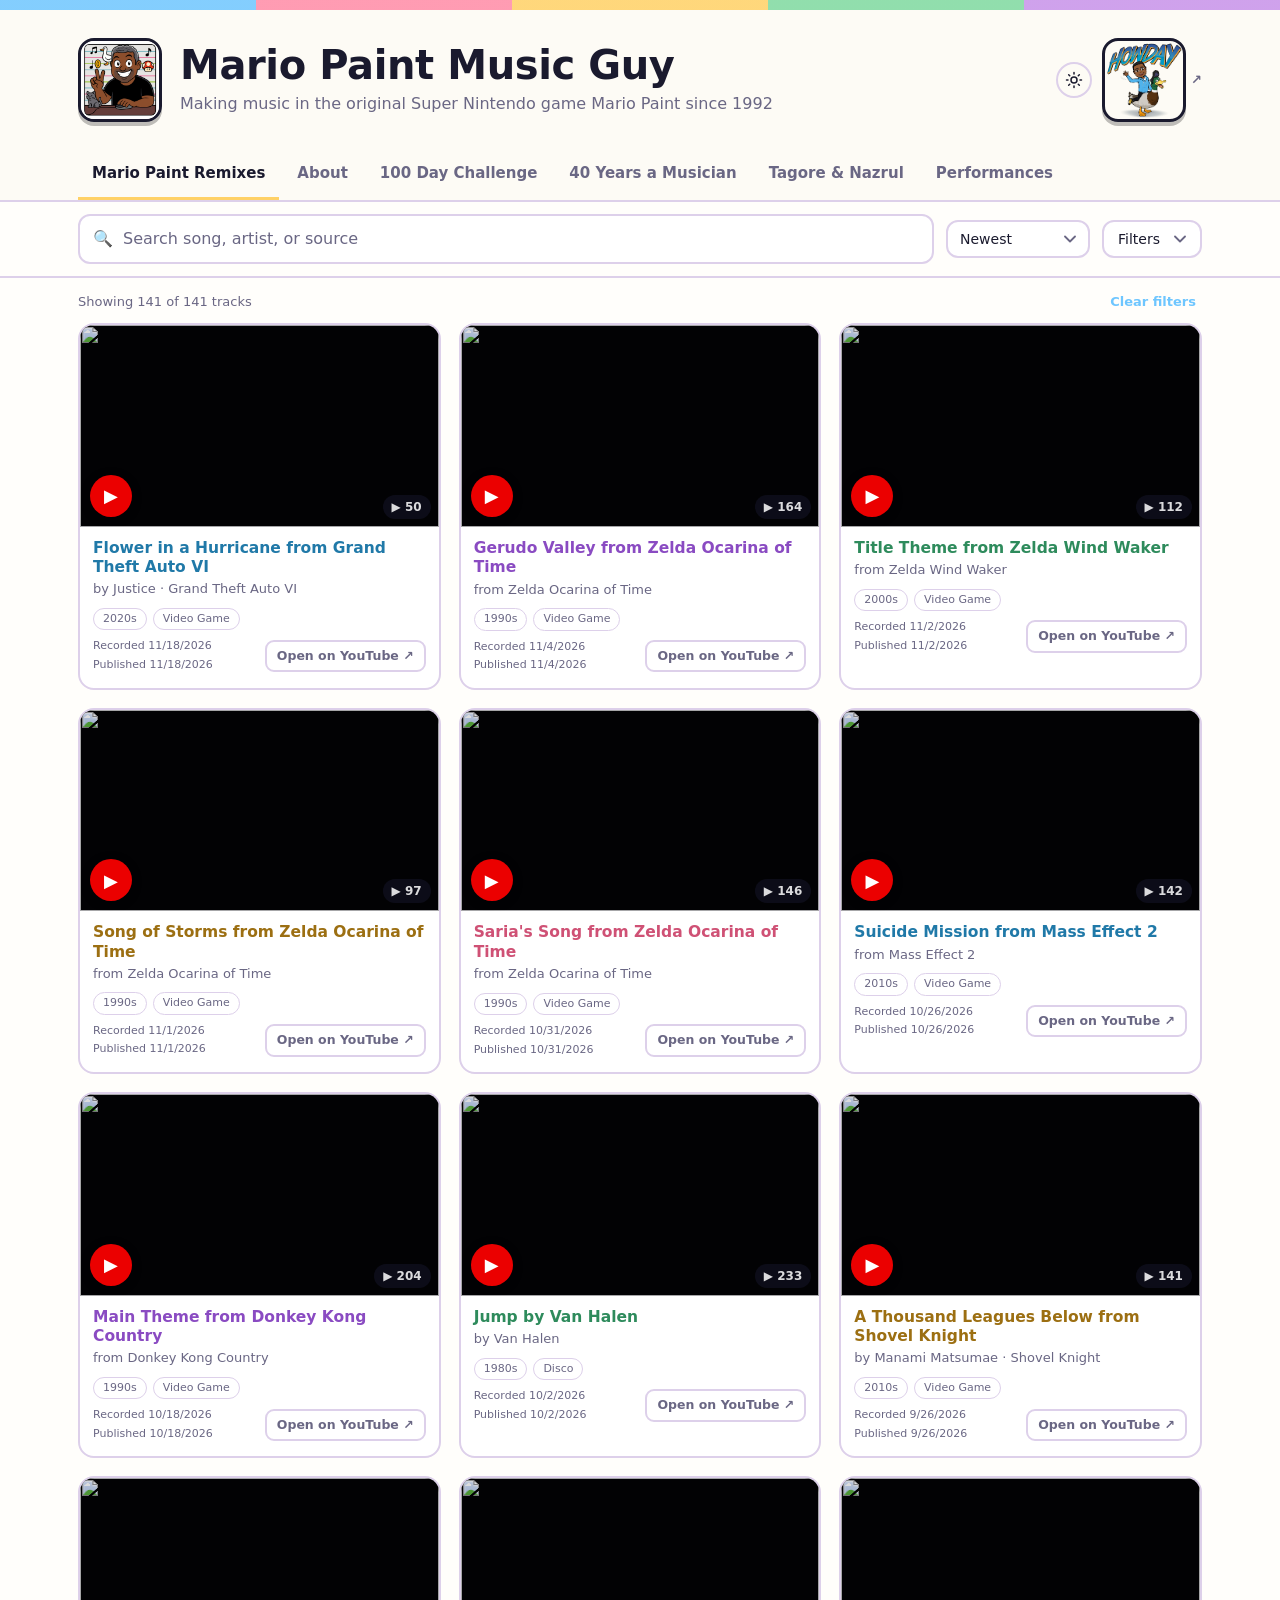
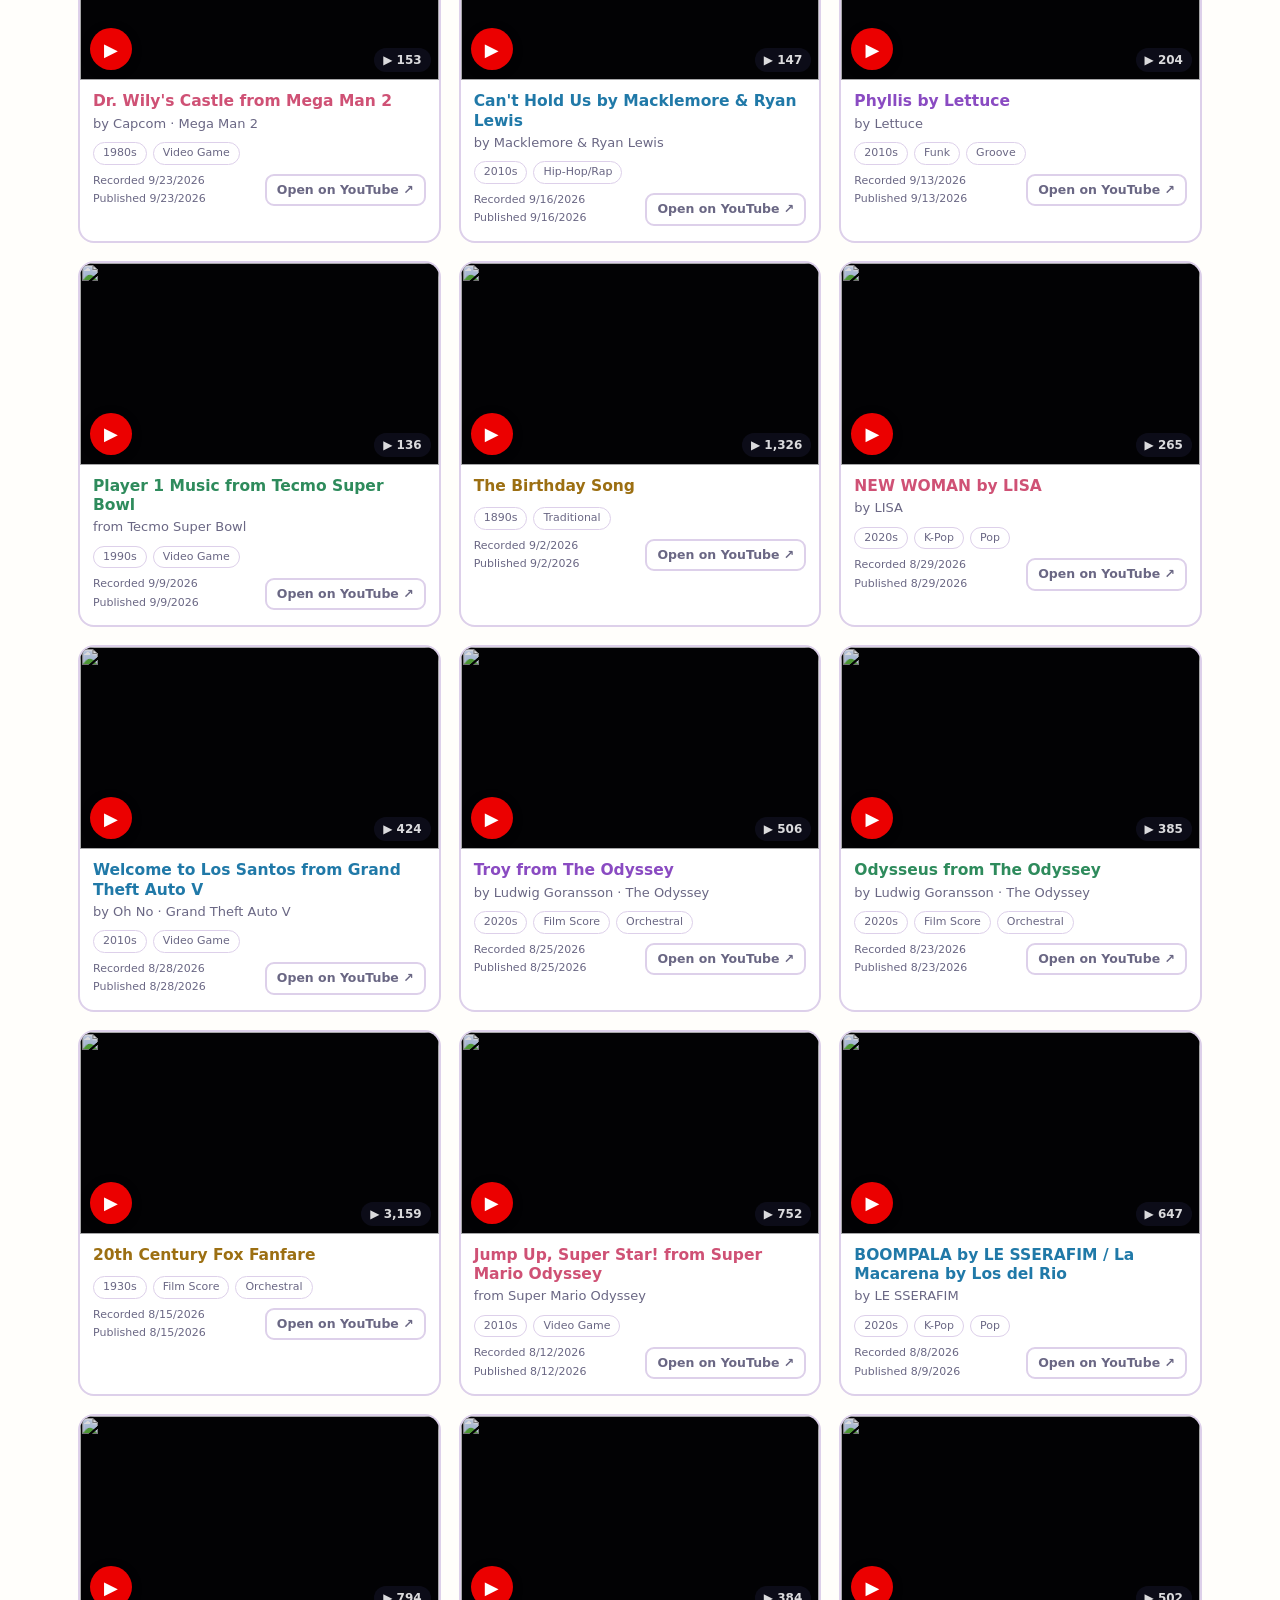
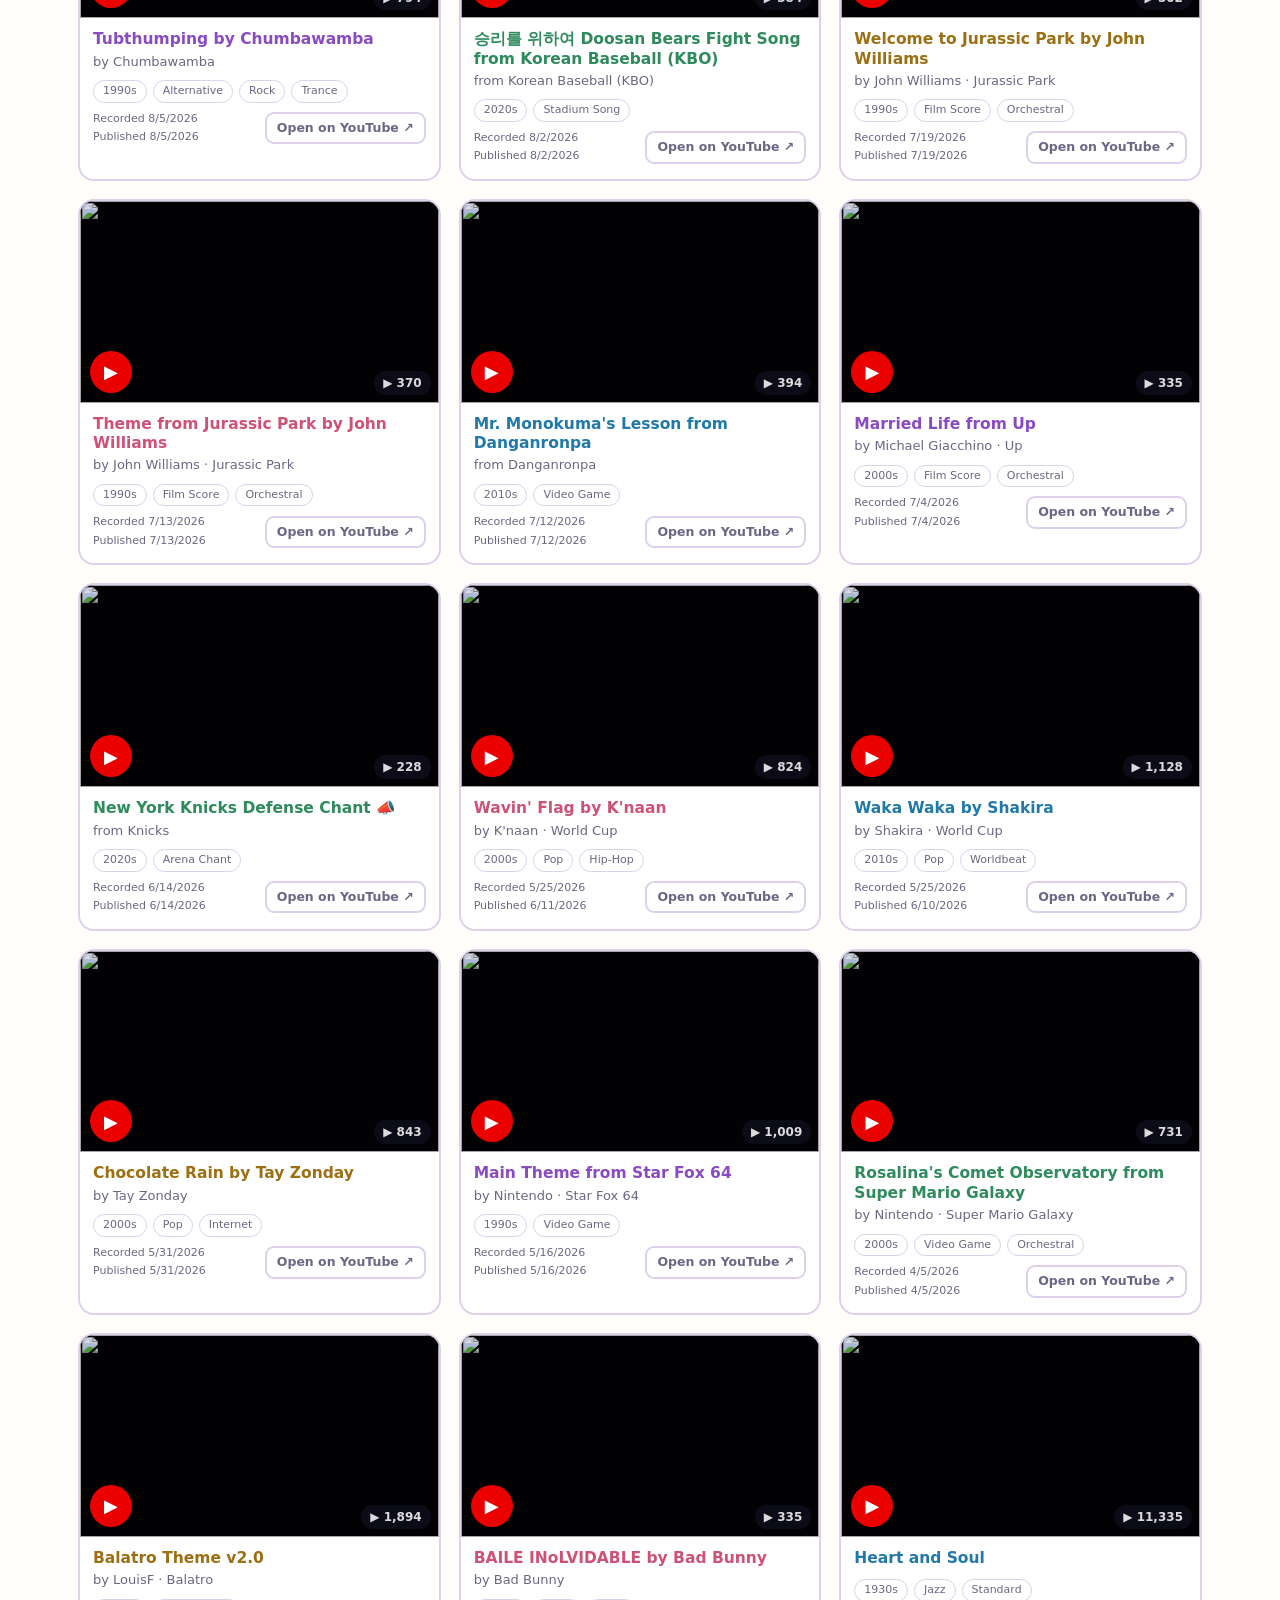
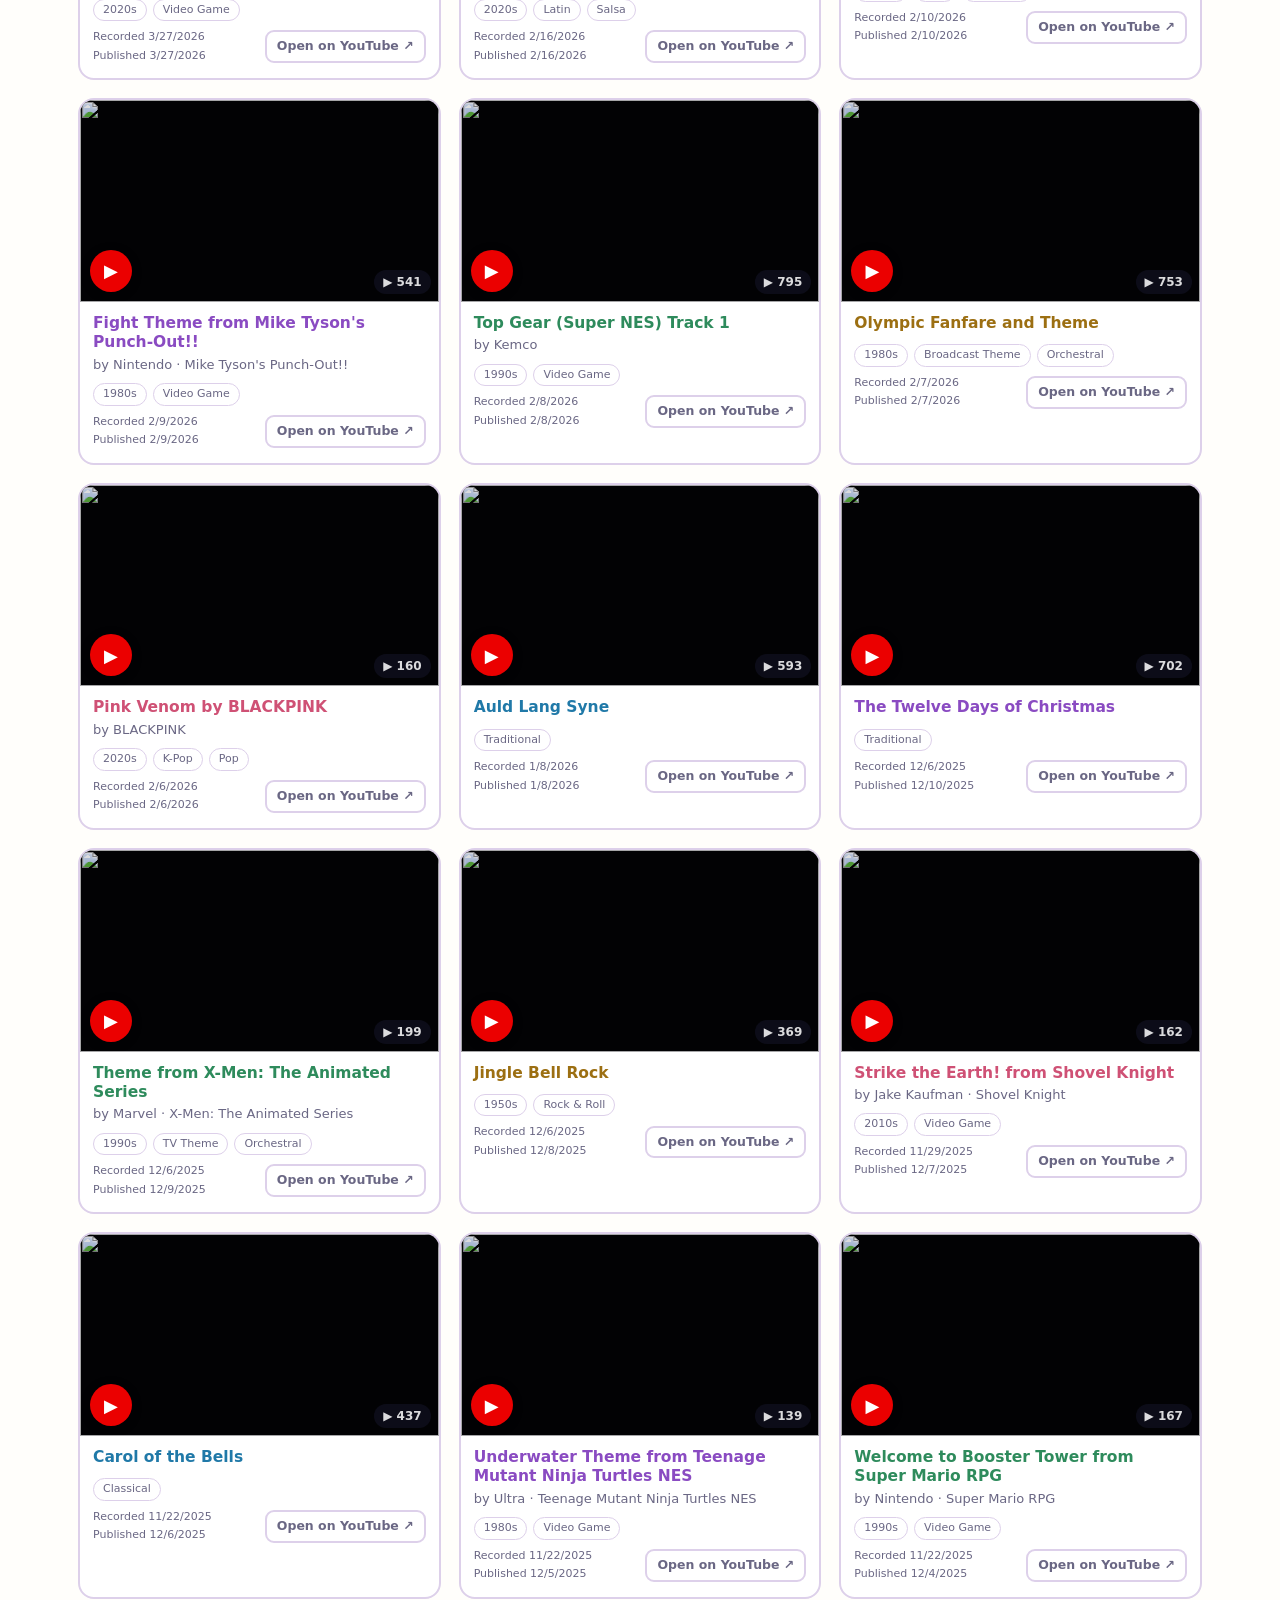
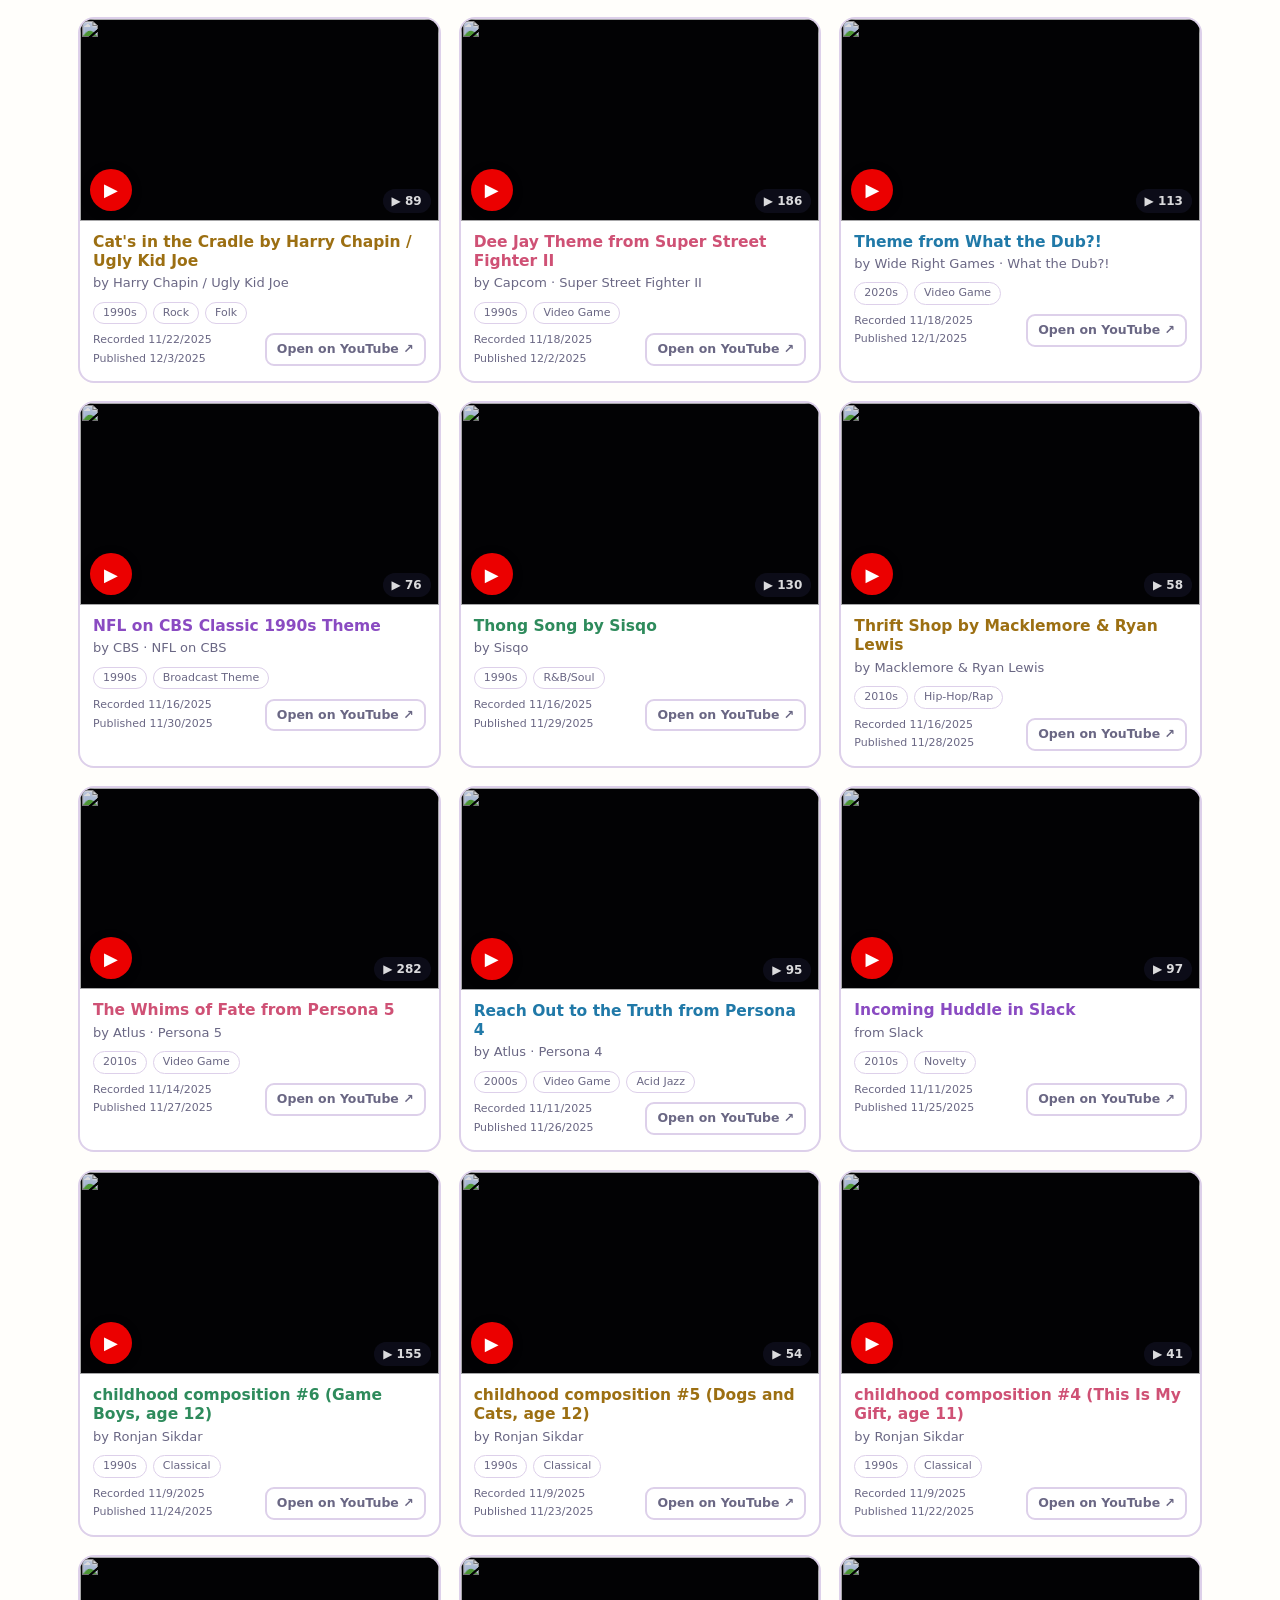
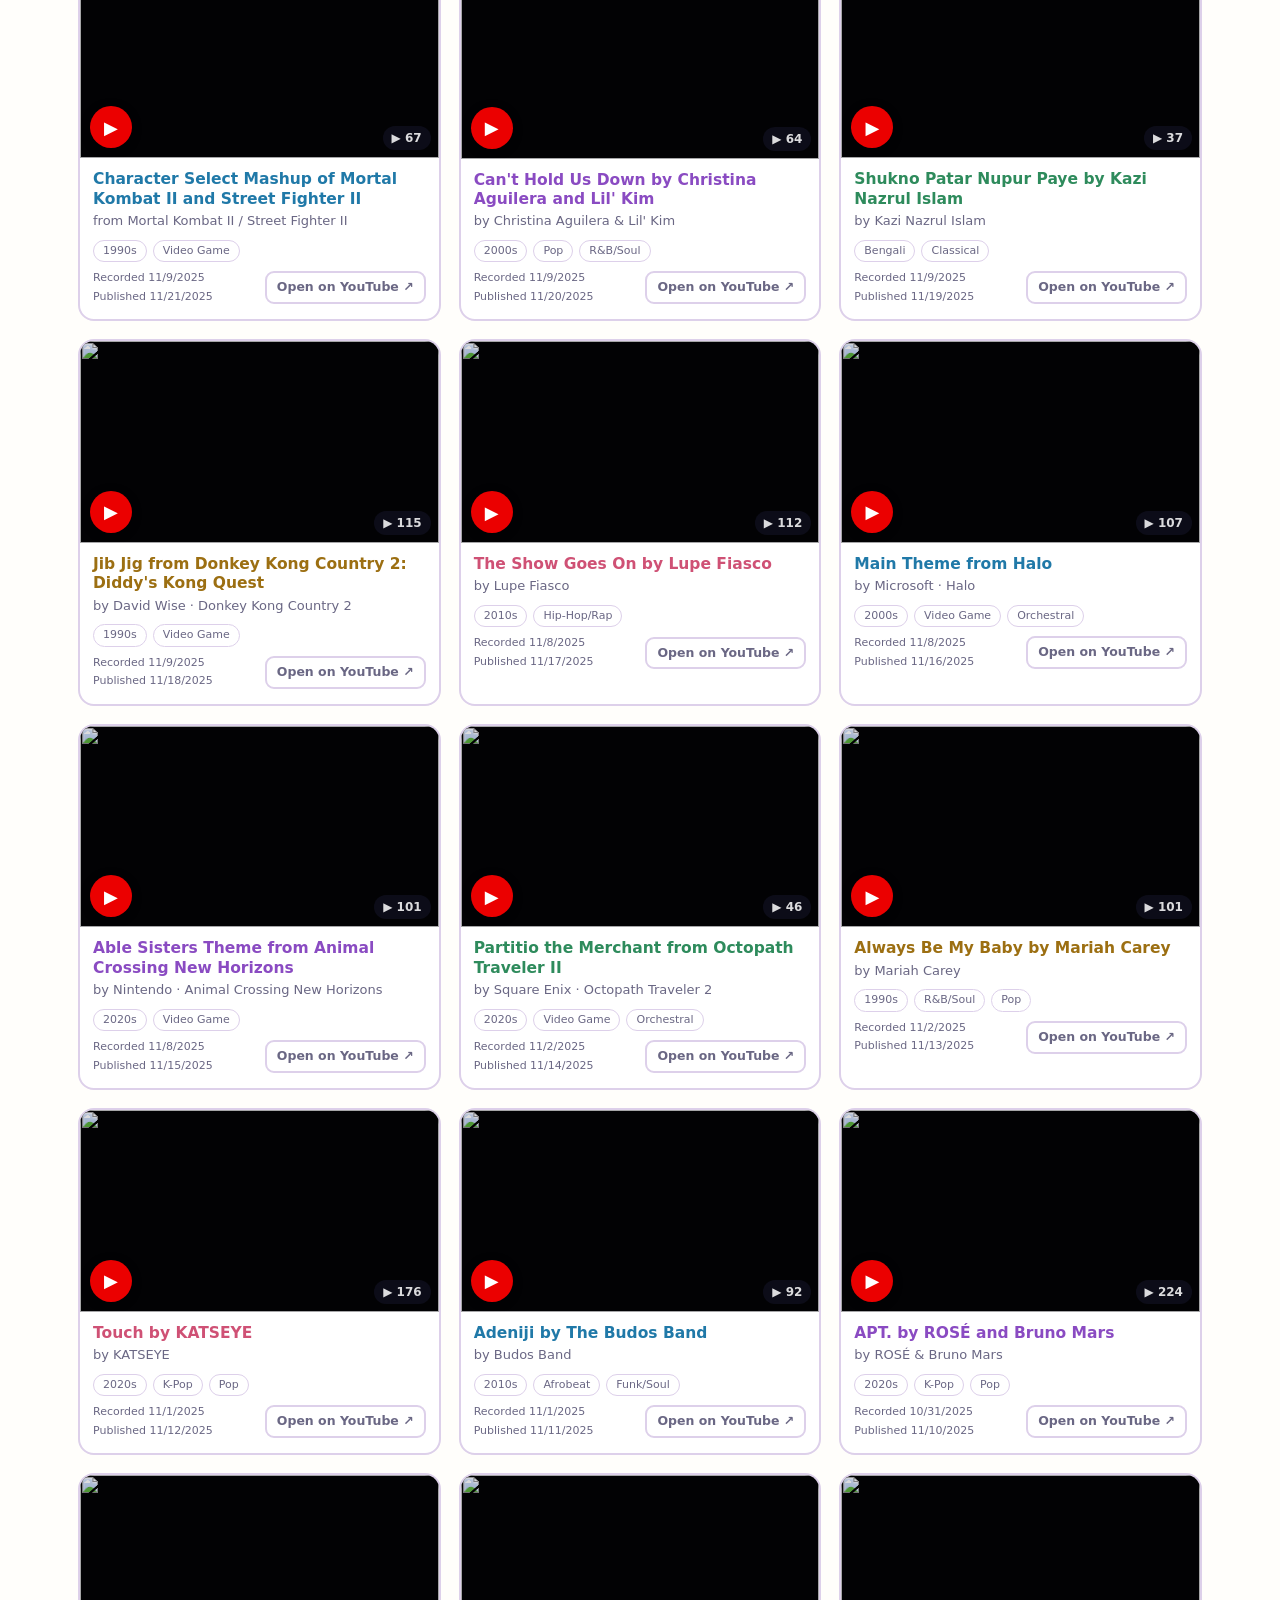
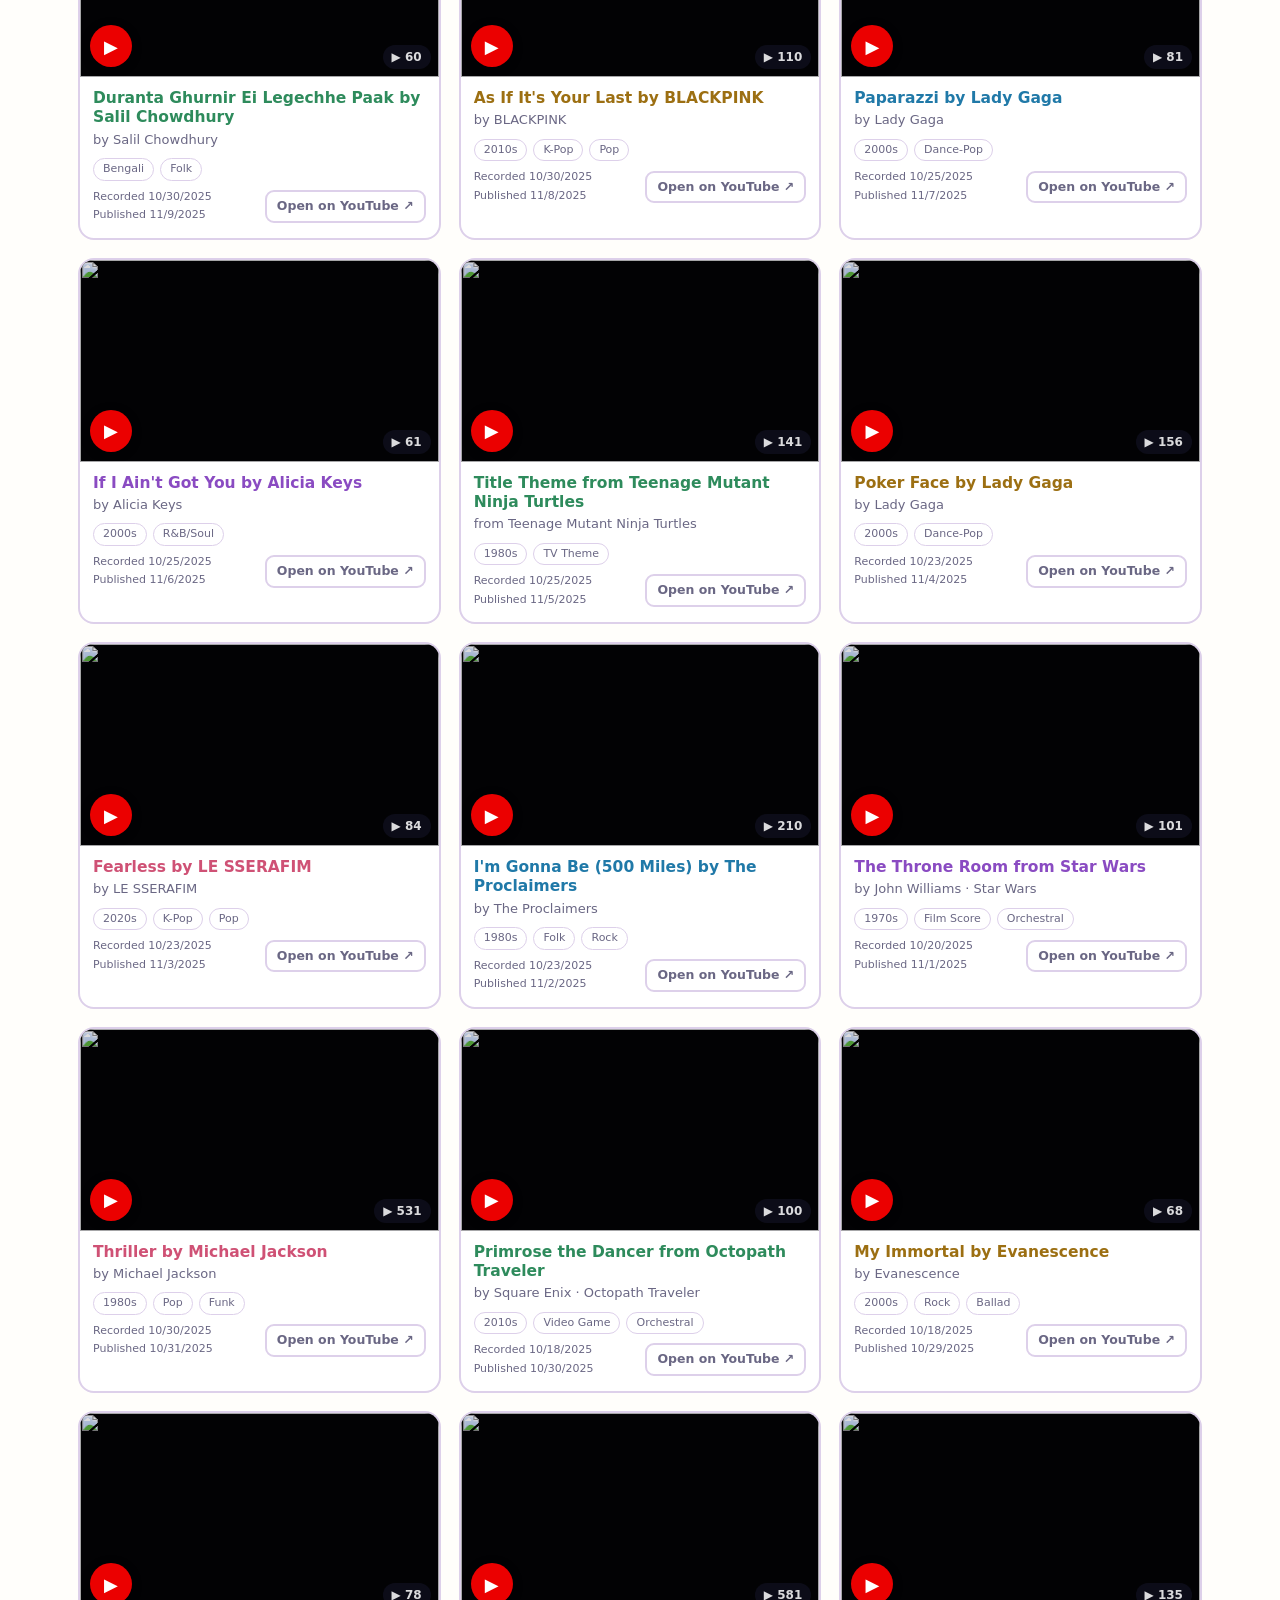
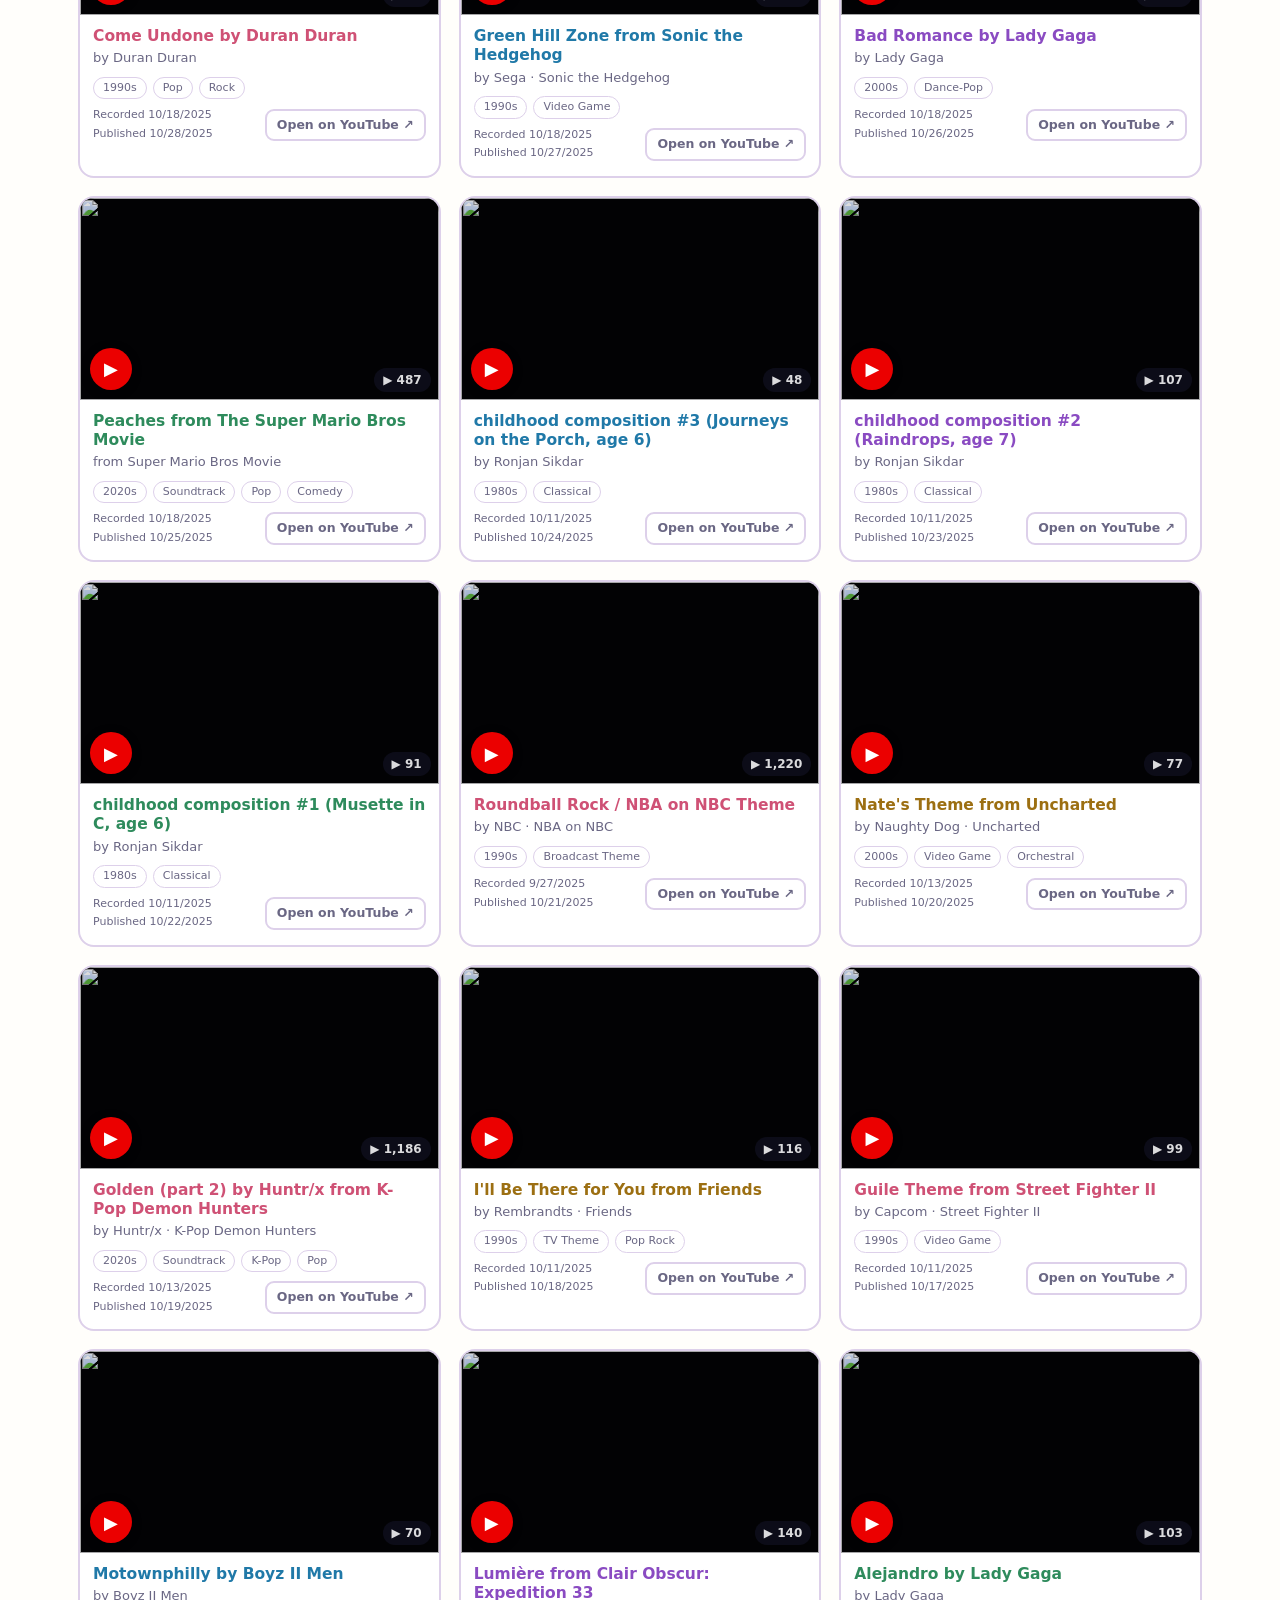
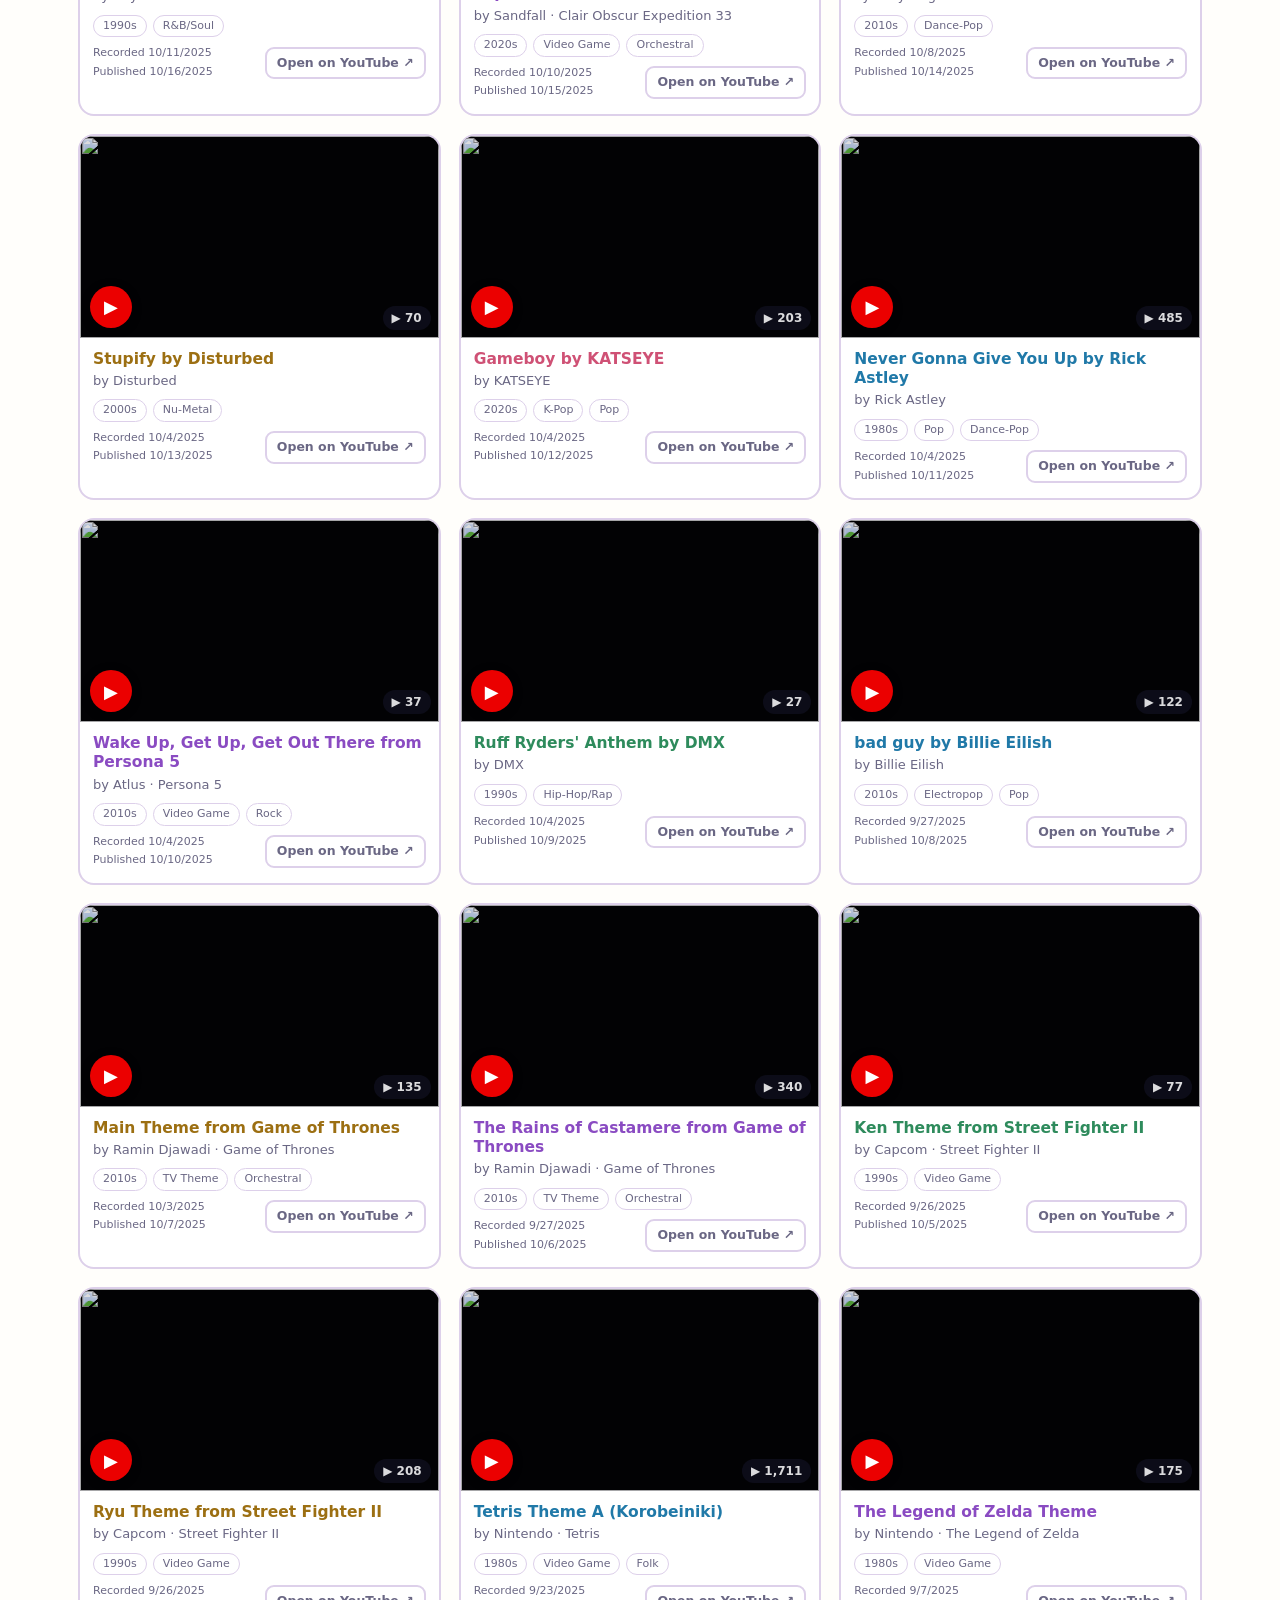
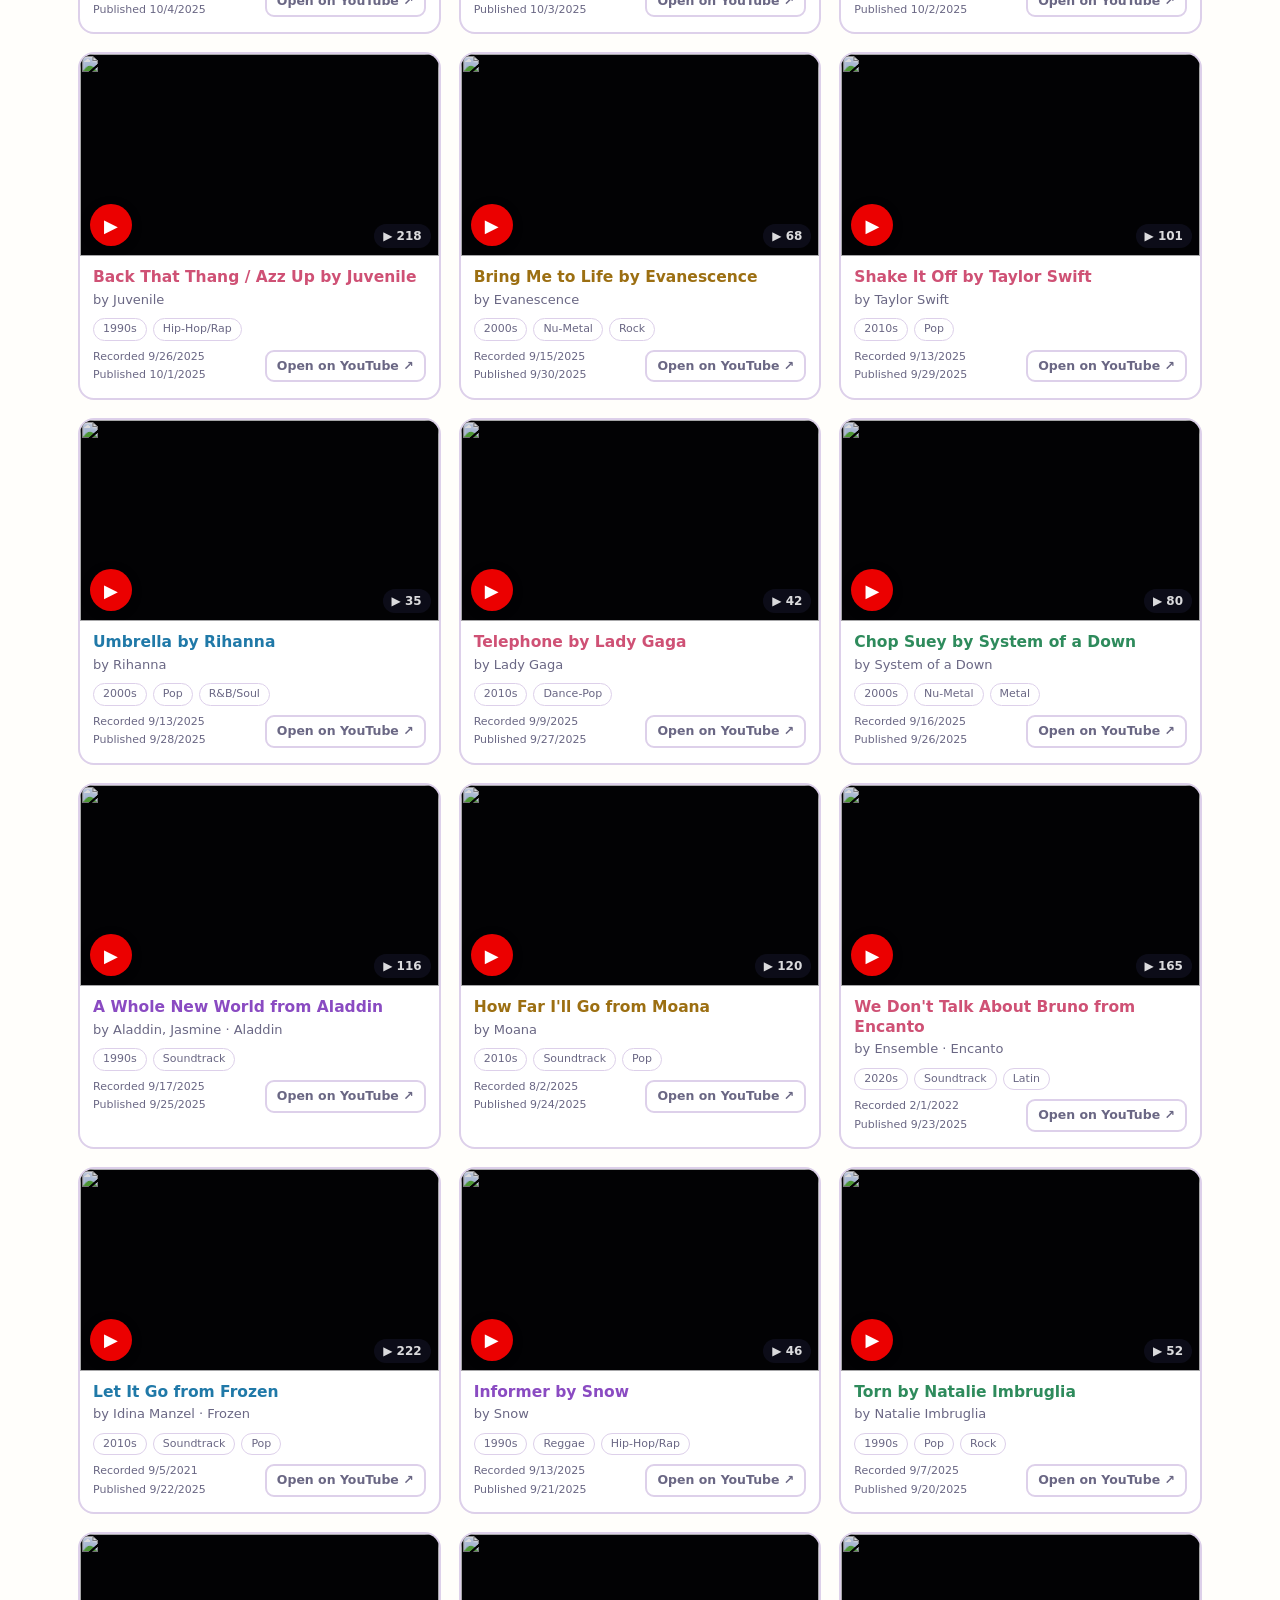
==== commit 1b371f44: "Daily view refresh" ====
--- a/index.html
+++ b/index.html
@@ -4,7 +4,7 @@
 <meta charset="utf-8">
 <meta name="viewport" content="width=device-width, initial-scale=1">
 <title>Mario Paint Music Guy</title>
-<link rel="stylesheet" href="style.css?v=1795526314">
+<link rel="stylesheet" href="style.css">
 <script>
 (function () {
   var saved = localStorage.getItem("theme");
@@ -67,7 +67,7 @@
 <footer>&copy; Mario Paint Music Guy &middot; <a href="https://www.youtube.com/@MarioPaintMusicGuy" target="_blank" rel="noopener">YouTube</a></footer>
 
 <script>
-const CATALOG = [{"song": "Heart and Soul", "artist": "", "source": "", "category": "Standard", "recorded": "2026-02-10", "published": "2026-02-10", "regId": "2ueKLlIzvfw", "shortId": "Wr3426R2j0g", "regViews": 11024, "shortViews": 310, "genres": ["Jazz", "Standard"], "decade": "1930s", "collections": [], "franchises": [], "archive": false}, {"song": "20th Century Fox Fanfare", "artist": "", "source": "", "category": "Movie", "recorded": "2026-08-15", "published": "2026-08-15", "regId": "sevMxQVVUDM", "shortId": "JgmWVmT6y0I", "regViews": 2996, "shortViews": 162, "genres": ["Film Score", "Orchestral"], "decade": "1930s", "collections": ["Movie & TV"], "franchises": [], "archive": false}, {"song": "Balatro Theme v2.0", "artist": "LouisF", "source": "Balatro", "category": "Game", "recorded": "2026-03-27", "published": "2026-03-27", "regId": "3yrPUi-ESMI", "shortId": "", "regViews": 1894, "shortViews": null, "genres": ["Video Game"], "decade": "2020s", "collections": [], "franchises": ["Balatro"], "archive": false}, {"song": "Tetris Theme A (Korobeiniki)", "artist": "Nintendo", "source": "Tetris", "category": "Game", "recorded": "2025-09-23", "published": "2025-10-03", "regId": "H_ZbOxNmlis", "shortId": "", "regViews": 1709, "shortViews": null, "genres": ["Video Game", "Folk"], "decade": "1980s", "collections": [], "franchises": ["Nintendo"], "archive": false}, {"song": "The Birthday Song", "artist": "", "source": "", "category": "Standard", "recorded": "2026-09-02", "published": "2026-09-02", "regId": "ES9xTOsCjaQ", "shortId": "R65C-DaXrLw", "regViews": 1275, "shortViews": 51, "genres": ["Traditional"], "decade": "1890s", "collections": [], "franchises": [], "archive": false}, {"song": "Golden by Huntr/x from K-Pop Demon Hunters", "artist": "Huntr/x", "source": "K-Pop Demon Hunters", "category": "Movie", "recorded": "2025-08-21", "published": "2025-09-02", "regId": "4ZWilVUmlLQ", "shortId": "uCRMGy0MFsE", "regViews": 1173, "shortViews": 114, "genres": ["Soundtrack", "K-Pop", "Pop"], "decade": "2020s", "collections": ["Movie & TV"], "franchises": ["K-Pop Demon Hunters"], "archive": false}, {"song": "Roundball Rock / NBA on NBC Theme", "artist": "NBC", "source": "NBA on NBC", "category": "Sports", "recorded": "2025-09-27", "published": "2025-10-21", "regId": "bncDzcIEq9Q", "shortId": "Cq3W-0Tt3R0", "regViews": 1152, "shortViews": 67, "genres": ["Broadcast Theme"], "decade": "1990s", "collections": ["Sports"], "franchises": [], "archive": false}, {"song": "Golden (part 2) by Huntr/x from K-Pop Demon Hunters", "artist": "Huntr/x", "source": "K-Pop Demon Hunters", "category": "Movie", "recorded": "2025-10-13", "published": "2025-10-19", "regId": "SF5gaCYobFs", "shortId": "BbsMTj_1z6Y", "regViews": 1143, "shortViews": 43, "genres": ["Soundtrack", "K-Pop", "Pop"], "decade": "2020s", "collections": ["Movie & TV"], "franchises": ["K-Pop Demon Hunters"], "archive": false}, {"song": "Waka Waka by Shakira", "artist": "Shakira", "source": "World Cup", "category": "Sports", "recorded": "2026-05-25", "published": "2026-06-10", "regId": "WDuNkzxXZJU", "shortId": "nCUYQvqSnLo", "regViews": 1081, "shortViews": 47, "genres": ["Pop", "Worldbeat"], "decade": "2010s", "collections": ["Sports"], "franchises": ["World Cup"], "archive": false}, {"song": "Main Theme from Star Fox 64", "artist": "Nintendo", "source": "Star Fox 64", "category": "Game", "recorded": "2026-05-16", "published": "2026-05-16", "regId": "3b-SNGbLce8", "shortId": "", "regViews": 1009, "shortViews": null, "genres": ["Video Game"], "decade": "1990s", "collections": [], "franchises": ["Nintendo"], "archive": false}, {"song": "Soda Pop by Saja Boys from K-Pop Demon Hunters", "artist": "Saja Boys", "source": "K-Pop Demon Hunters", "category": "Movie", "recorded": "2025-08-21", "published": "2025-09-03", "regId": "pqCuLL25n6A", "shortId": "fSdLHXrg5AI", "regViews": 867, "shortViews": 60, "genres": ["Soundtrack", "K-Pop", "Pop"], "decade": "2020s", "collections": ["Movie & TV"], "franchises": ["K-Pop Demon Hunters"], "archive": false}, {"song": "Sunday Night Football Theme / NFL on NBC (with instrument layer build)", "artist": "NBC", "source": "NFL on NBC", "category": "Sports", "recorded": "2025-09-03", "published": "2025-09-04", "regId": "ODpYoeWWM_s", "shortId": "igqPYNcxgRw", "regViews": 858, "shortViews": 67, "genres": ["Broadcast Theme"], "decade": "2000s", "collections": ["Sports"], "franchises": [], "archive": false}, {"song": "Wavin' Flag by K'naan", "artist": "K'naan", "source": "World Cup", "category": "Sports", "recorded": "2026-05-25", "published": "2026-06-11", "regId": "sng3wLvk4Yg", "shortId": "32qicB0bze4", "regViews": 802, "shortViews": 22, "genres": ["Pop", "Hip-Hop"], "decade": "2000s", "collections": ["Sports"], "franchises": ["World Cup"], "archive": false}, {"song": "Top Gear (Super NES) Track 1", "artist": "Kemco", "source": "", "category": "Game", "recorded": "2026-02-08", "published": "2026-02-08", "regId": "xOwlTm9WJ_E", "shortId": "", "regViews": 795, "shortViews": null, "genres": ["Video Game"], "decade": "1990s", "collections": [], "franchises": [], "archive": false}, {"song": "Tubthumping by Chumbawamba", "artist": "Chumbawamba", "source": "", "category": "Cover", "recorded": "2026-08-05", "published": "2026-08-05", "regId": "V7dY8bz9oFQ", "shortId": "", "regViews": 794, "shortViews": null, "genres": ["Alternative", "Rock", "Trance"], "decade": "1990s", "collections": [], "franchises": ["Chumbawamba"], "archive": false}, {"song": "Chocolate Rain by Tay Zonday", "artist": "Tay Zonday", "source": "", "category": "Cover", "recorded": "2026-05-31", "published": "2026-05-31", "regId": "llSHX7nzeEg", "shortId": "b7Lk6gFHze0", "regViews": 769, "shortViews": 74, "genres": ["Pop", "Internet"], "decade": "2000s", "collections": [], "franchises": [], "archive": false}, {"song": "Olympic Fanfare and Theme", "artist": "", "source": "", "category": "Sports", "recorded": "2026-02-07", "published": "2026-02-07", "regId": "QzsrSvFwsXk", "shortId": "", "regViews": 753, "shortViews": null, "genres": ["Broadcast Theme", "Orchestral"], "decade": "1980s", "collections": ["Sports"], "franchises": [], "archive": false}, {"song": "Rosalina's Comet Observatory from Super Mario Galaxy", "artist": "Nintendo", "source": "Super Mario Galaxy", "category": "Game", "recorded": "2026-04-05", "published": "2026-04-05", "regId": "essdTcbAdUg", "shortId": "", "regViews": 731, "shortViews": null, "genres": ["Video Game", "Orchestral"], "decade": "2000s", "collections": [], "franchises": ["Nintendo"], "archive": false}, {"song": "The Twelve Days of Christmas", "artist": "", "source": "", "category": "Holiday", "recorded": "2025-12-06", "published": "2025-12-10", "regId": "M8LcDn4JFUI", "shortId": "", "regViews": 702, "shortViews": null, "genres": ["Traditional"], "decade": "", "collections": ["Holiday"], "franchises": [], "archive": false}, {"song": "Jump Up, Super Star! from Super Mario Odyssey", "artist": "", "source": "Super Mario Odyssey", "category": "Game", "recorded": "2026-08-12", "published": "2026-08-12", "regId": "a2CiicVmY1s", "shortId": "1sTVZLxGuko", "regViews": 636, "shortViews": 116, "genres": ["Video Game"], "decade": "2010s", "collections": [], "franchises": [], "archive": false}, {"song": "BOOMPALA by LE SSERAFIM / La Macarena by Los del Rio", "artist": "LE SSERAFIM", "source": "", "category": "K-Pop", "recorded": "2026-08-08", "published": "2026-08-09", "regId": "Q9eVc2QR40Q", "shortId": "5sviO1mfnkc", "regViews": 628, "shortViews": 19, "genres": ["K-Pop", "Pop"], "decade": "2020s", "collections": [], "franchises": ["LE SSERAFIM"], "archive": false}, {"song": "Auld Lang Syne", "artist": "", "source": "", "category": "Holiday", "recorded": "2026-01-08", "published": "2026-01-08", "regId": "dFD6bGnLXkQ", "shortId": "", "regViews": 593, "shortViews": null, "genres": ["Traditional"], "decade": "", "collections": ["Holiday"], "franchises": [], "archive": false}, {"song": "Green Hill Zone from Sonic the Hedgehog", "artist": "Sega", "source": "Sonic the Hedgehog", "category": "Game", "recorded": "2025-10-18", "published": "2025-10-27", "regId": "-ow5G2m-9Qg", "shortId": "", "regViews": 581, "shortViews": null, "genres": ["Video Game"], "decade": "1990s", "collections": [], "franchises": [], "archive": false}, {"song": "Fight Theme from Mike Tyson's Punch-Out!!", "artist": "Nintendo", "source": "Mike Tyson's Punch-Out!!", "category": "Game", "recorded": "2026-02-09", "published": "2026-02-09", "regId": "fMv8ROvErJ0", "shortId": "", "regViews": 541, "shortViews": null, "genres": ["Video Game"], "decade": "1980s", "collections": [], "franchises": ["Nintendo"], "archive": false}, {"song": "Peaches from The Super Mario Bros Movie", "artist": "", "source": "Super Mario Bros Movie", "category": "Game", "recorded": "2025-10-18", "published": "2025-10-25", "regId": "eXWq4ltqSMk", "shortId": "", "regViews": 487, "shortViews": null, "genres": ["Soundtrack", "Pop", "Comedy"], "decade": "2020s", "collections": ["Movie & TV"], "franchises": ["Nintendo"], "archive": false}, {"song": "Never Gonna Give You Up by Rick Astley", "artist": "Rick Astley", "source": "", "category": "Cover", "recorded": "2025-10-04", "published": "2025-10-11", "regId": "FBUEpm3ad-8", "shortId": "", "regViews": 485, "shortViews": null, "genres": ["Pop", "Dance-Pop"], "decade": "1980s", "collections": [], "franchises": [], "archive": false}, {"song": "Welcome to Jurassic Park by John Williams", "artist": "John Williams", "source": "Jurassic Park", "category": "Movie", "recorded": "2026-07-19", "published": "2026-07-19", "regId": "RAtpSmHgvRo", "shortId": "vViqh1fow08", "regViews": 473, "shortViews": 29, "genres": ["Film Score", "Orchestral"], "decade": "1990s", "collections": ["Movie & TV"], "franchises": ["Jurassic Park"], "archive": false}, {"song": "Troy from The Odyssey", "artist": "Ludwig Goransson", "source": "The Odyssey", "category": "Movie", "recorded": "2026-08-25", "published": "2026-08-25", "regId": "8LacGdTzCuA", "shortId": "2RL-9QNIbM4", "regViews": 449, "shortViews": 57, "genres": ["Film Score", "Orchestral"], "decade": "2020s", "collections": ["Movie & TV"], "franchises": ["Ludwig Goransson"], "archive": false}, {"song": "Carol of the Bells", "artist": "", "source": "", "category": "Holiday", "recorded": "2025-11-22", "published": "2025-12-06", "regId": "eLV18SiWft4", "shortId": "", "regViews": 437, "shortViews": null, "genres": ["Classical"], "decade": "", "collections": ["Holiday"], "franchises": [], "archive": false}, {"song": "Thriller by Michael Jackson", "artist": "Michael Jackson", "source": "", "category": "Cover", "recorded": "2025-10-30", "published": "2025-10-31", "regId": "LZkT5AcTcLg", "shortId": "U9bTvbvpY0k", "regViews": 433, "shortViews": 98, "genres": ["Pop", "Funk"], "decade": "1980s", "collections": [], "franchises": [], "archive": false}, {"song": "Welcome to Los Santos from Grand Theft Auto V", "artist": "Oh No", "source": "Grand Theft Auto V", "category": "Game", "recorded": "2026-08-28", "published": "2026-08-28", "regId": "x6q19b8PwU4", "shortId": "QejbVfzxVxw", "regViews": 404, "shortViews": 20, "genres": ["Video Game"], "decade": "2010s", "collections": [], "franchises": ["Grand Theft Auto"], "archive": false}, {"song": "Mr. Monokuma's Lesson from Danganronpa", "artist": "", "source": "Danganronpa", "category": "Game", "recorded": "2026-07-12", "published": "2026-07-12", "regId": "CAdpdeIRv8s", "shortId": "", "regViews": 394, "shortViews": null, "genres": ["Video Game"], "decade": "2010s", "collections": [], "franchises": ["Danganronpa"], "archive": false}, {"song": "Super Mario Bros Theme", "artist": "Nintendo", "source": "Super Mario Bros", "category": "Game", "recorded": "2025-08-31", "published": "2025-09-12", "regId": "1nHFPyLbXbU", "shortId": "", "regViews": 377, "shortViews": null, "genres": ["Video Game"], "decade": "1980s", "collections": [], "franchises": ["Nintendo"], "archive": false}, {"song": "Jingle Bell Rock", "artist": "", "source": "", "category": "Holiday", "recorded": "2025-12-06", "published": "2025-12-08", "regId": "GD8x5QDlXgI", "shortId": "", "regViews": 369, "shortViews": null, "genres": ["Rock & Roll"], "decade": "1950s", "collections": ["Holiday"], "franchises": [], "archive": false}, {"song": "승리를 위하여 Doosan Bears Fight Song from Korean Baseball (KBO)", "artist": "", "source": "Korean Baseball (KBO)", "category": "Sports", "recorded": "2026-08-02", "published": "2026-08-02", "regId": "YFeqXMWJh64", "shortId": "GFjJGHFkQLg", "regViews": 368, "shortViews": 16, "genres": ["Stadium Song"], "decade": "2020s", "collections": ["Sports"], "franchises": ["Doosan Bears"], "archive": false}, {"song": "Odysseus from The Odyssey", "artist": "Ludwig Goransson", "source": "The Odyssey", "category": "Movie", "recorded": "2026-08-23", "published": "2026-08-23", "regId": "2rXGOfZ6SdI", "shortId": "hZyVNPP6R7Y", "regViews": 361, "shortViews": 24, "genres": ["Film Score", "Orchestral"], "decade": "2020s", "collections": ["Movie & TV"], "franchises": ["Ludwig Goransson"], "archive": false}, {"song": "BAILE INoLVIDABLE by Bad Bunny", "artist": "Bad Bunny", "source": "", "category": "Cover", "recorded": "2026-02-16", "published": "2026-02-16", "regId": "35HM68g6asU", "shortId": "_V_C0Pkk02Y", "regViews": 330, "shortViews": 0, "genres": ["Latin", "Salsa"], "decade": "2020s", "collections": [], "franchises": [], "archive": false}, {"song": "Theme from Jurassic Park by John Williams", "artist": "John Williams", "source": "Jurassic Park", "category": "Movie", "recorded": "2026-07-13", "published": "2026-07-13", "regId": "HYxP_cm7UPs", "shortId": "cZ_G0JtVFNY", "regViews": 321, "shortViews": 49, "genres": ["Film Score", "Orchestral"], "decade": "1990s", "collections": ["Movie & TV"], "franchises": ["Jurassic Park"], "archive": false}, {"song": "Married Life from Up", "artist": "Michael Giacchino", "source": "Up", "category": "Disney", "recorded": "2026-07-04", "published": "2026-07-04", "regId": "kYTftHHddaw", "shortId": "ewetfIp8flo", "regViews": 293, "shortViews": 42, "genres": ["Film Score", "Orchestral"], "decade": "2000s", "collections": ["Disney"], "franchises": [], "archive": false}, {"song": "The Rains of Castamere from Game of Thrones", "artist": "Ramin Djawadi", "source": "Game of Thrones", "category": "TV", "recorded": "2025-09-27", "published": "2025-10-06", "regId": "zT5SM5R38_w", "shortId": "rBSF42hB5GM", "regViews": 290, "shortViews": 50, "genres": ["TV Theme", "Orchestral"], "decade": "2010s", "collections": ["Movie & TV"], "franchises": ["Game of Thrones"], "archive": false}, {"song": "How It's Done by Huntr/x from K-Pop Demon Hunters", "artist": "Huntr/x", "source": "K-Pop Demon Hunters", "category": "Movie", "recorded": "2025-08-23", "published": "2025-09-09", "regId": "qyTQlQZYNC4", "shortId": "MCcJ6F1lzNM", "regViews": 287, "shortViews": 22, "genres": ["Soundtrack", "K-Pop", "Pop"], "decade": "2020s", "collections": ["Movie & TV"], "franchises": ["K-Pop Demon Hunters"], "archive": false}, {"song": "NFL on FOX Theme (with instrument layer build)", "artist": "FOX", "source": "NFL on FOX", "category": "Sports", "recorded": "2025-09-06", "published": "2025-09-07", "regId": "NL6EQAy2Z1I", "shortId": "YRnrwNBA6XQ", "regViews": 274, "shortViews": 34, "genres": ["Broadcast Theme"], "decade": "1990s", "collections": ["Sports"], "franchises": [], "archive": false}, {"song": "Takedown by Huntr/x from K-Pop Demon Hunters", "artist": "Huntr/x", "source": "K-Pop Demon Hunters", "category": "Movie", "recorded": "2025-08-24", "published": "2025-09-10", "regId": "_o-PGevel_U", "shortId": "JW3lEXcboSk", "regViews": 249, "shortViews": 51, "genres": ["Soundtrack", "K-Pop", "Pop"], "decade": "2020s", "collections": ["Movie & TV"], "franchises": ["K-Pop Demon Hunters"], "archive": false}, {"song": "NEW WOMAN by LISA", "artist": "LISA", "source": "LISA", "category": "K-Pop", "recorded": "2026-08-29", "published": "2026-08-29", "regId": "OPScjBS_sZg", "shortId": "GIi-4_b7tww", "regViews": 237, "shortViews": 28, "genres": ["K-Pop", "Pop"], "decade": "2020s", "collections": [], "franchises": ["LISA"], "archive": false}, {"song": "New York Knicks Defense Chant 📣", "artist": "", "source": "Knicks", "category": "Sports", "recorded": "2026-06-14", "published": "2026-06-14", "regId": "zZ7UECYN-q4", "shortId": "", "regViews": 228, "shortViews": null, "genres": ["Arena Chant"], "decade": "2020s", "collections": ["Sports"], "franchises": [], "archive": false}, {"song": "Jump by Van Halen", "artist": "Van Halen", "source": "", "category": "Rock", "recorded": "2026-10-02", "published": "2026-10-02", "regId": "34YAnh6NsOo", "shortId": "fZBMVpll34I", "regViews": 204, "shortViews": 29, "genres": ["Disco"], "decade": "1980s", "collections": [], "franchises": [], "archive": false}, {"song": "Let It Go from Frozen", "artist": "Idina Manzel", "source": "Frozen", "category": "Disney", "recorded": "2021-09-05", "published": "2025-09-22", "regId": "U-8O2cnjROk", "shortId": "MktePQgCRps", "regViews": 188, "shortViews": 34, "genres": ["Soundtrack", "Pop"], "decade": "2010s", "collections": ["Disney"], "franchises": [], "archive": false}, {"song": "Theme from X-Men: The Animated Series", "artist": "Marvel", "source": "X-Men: The Animated Series", "category": "TV", "recorded": "2025-12-06", "published": "2025-12-09", "regId": "wlZhkwb9DKw", "shortId": "0HRYpgUeWFM", "regViews": 180, "shortViews": 19, "genres": ["TV Theme", "Orchestral"], "decade": "1990s", "collections": ["Movie & TV"], "franchises": [], "archive": false}, {"song": "APT. by ROSÉ and Bruno Mars", "artist": "ROSÉ & Bruno Mars", "source": "", "category": "K-Pop", "recorded": "2025-10-31", "published": "2025-11-10", "regId": "zj4FdQwn6OE", "shortId": "pRiukKIVzIo", "regViews": 177, "shortViews": 47, "genres": ["K-Pop", "Pop"], "decade": "2020s", "collections": [], "franchises": [], "archive": false}, {"song": "The Legend of Zelda Theme", "artist": "Nintendo", "source": "The Legend of Zelda", "category": "Game", "recorded": "2025-09-07", "published": "2025-10-02", "regId": "YKiaRZpxS78", "shortId": "", "regViews": 175, "shortViews": null, "genres": ["Video Game"], "decade": "1980s", "collections": [], "franchises": ["Nintendo"], "archive": false}, {"song": "Phyllis by Lettuce", "artist": "Lettuce", "source": "Lettuce", "category": "Cover", "recorded": "2026-09-13", "published": "2026-09-13", "regId": "N6iZy4ZbN-g", "shortId": "vDXyBtdiQvA", "regViews": 170, "shortViews": 34, "genres": ["Funk", "Groove"], "decade": "2010s", "collections": [], "franchises": [], "archive": false}, {"song": "Welcome to Booster Tower from Super Mario RPG", "artist": "Nintendo", "source": "Super Mario RPG", "category": "Game", "recorded": "2025-11-22", "published": "2025-12-04", "regId": "mp9MLnj21YY", "shortId": "", "regViews": 167, "shortViews": null, "genres": ["Video Game"], "decade": "1990s", "collections": [], "franchises": ["Nintendo"], "archive": false}, {"song": "Touch by KATSEYE", "artist": "KATSEYE", "source": "", "category": "K-Pop", "recorded": "2025-11-01", "published": "2025-11-12", "regId": "yziuGihYVQw", "shortId": "otmO2NEqVVs", "regViews": 163, "shortViews": 13, "genres": ["K-Pop", "Pop"], "decade": "2020s", "collections": [], "franchises": ["KATSEYE"], "archive": false}, {"song": "Strike the Earth! from Shovel Knight", "artist": "Jake Kaufman", "source": "Shovel Knight", "category": "Game", "recorded": "2025-11-29", "published": "2025-12-07", "regId": "kkY1qcy0484", "shortId": "", "regViews": 162, "shortViews": null, "genres": ["Video Game"], "decade": "2010s", "collections": [], "franchises": [], "archive": false}, {"song": "Poker Face by Lady Gaga", "artist": "Lady Gaga", "source": "", "category": "Cover", "recorded": "2025-10-23", "published": "2025-11-04", "regId": "ILjYoc1XbMM", "shortId": "", "regViews": 156, "shortViews": null, "genres": ["Dance-Pop"], "decade": "2000s", "collections": [], "franchises": ["Lady Gaga"], "archive": false}, {"song": "childhood composition #6 (Game Boys, age 12)", "artist": "Ronjan Sikdar", "source": "", "category": "Composition", "recorded": "2025-11-09", "published": "2025-11-24", "regId": "4lY5sBfnzPE", "shortId": "", "regViews": 155, "shortViews": null, "genres": ["Classical"], "decade": "1990s", "collections": ["Original"], "franchises": [], "archive": true}, {"song": "Gameboy by KATSEYE", "artist": "KATSEYE", "source": "", "category": "K-Pop", "recorded": "2025-10-04", "published": "2025-10-12", "regId": "SAO2F1JXAGc", "shortId": "RT-wvSsJHD4", "regViews": 153, "shortViews": 50, "genres": ["K-Pop", "Pop"], "decade": "2020s", "collections": [], "franchises": ["KATSEYE"], "archive": false}, {"song": "Main Theme from Donkey Kong Country", "artist": "", "source": "Donkey Kong Country", "category": "Game", "recorded": "2026-10-18", "published": "2026-10-18", "regId": "-YkgfG7A2o4", "shortId": "TdoY-LmP1HM", "regViews": 149, "shortViews": 55, "genres": ["Video Game"], "decade": "1990s", "collections": [], "franchises": ["Donkey Kong"], "archive": false}, {"song": "Back That Thang / Azz Up by Juvenile", "artist": "Juvenile", "source": "", "category": "Cover", "recorded": "2025-09-26", "published": "2025-10-01", "regId": "PQMScBLyL8s", "shortId": "U0ejNL1ezCM", "regViews": 147, "shortViews": 71, "genres": ["Hip-Hop/Rap"], "decade": "1990s", "collections": [], "franchises": [], "archive": false}, {"song": "What It Sounds Like by Huntr/x from K-Pop Demon Hunters", "artist": "Huntr/x", "source": "K-Pop Demon Hunters", "category": "Movie", "recorded": "2025-08-24", "published": "2025-09-11", "regId": "9gmNsoLC23g", "shortId": "qYSlezRMOf4", "regViews": 143, "shortViews": 18, "genres": ["Soundtrack", "K-Pop", "Pop"], "decade": "2020s", "collections": ["Movie & TV"], "franchises": ["K-Pop Demon Hunters"], "archive": false}, {"song": "I'm Gonna Be (500 Miles) by The Proclaimers", "artist": "The Proclaimers ", "source": "", "category": "Cover", "recorded": "2025-10-23", "published": "2025-11-02", "regId": "B6_nC3DnqVc", "shortId": "XJL7vLJnLOo", "regViews": 140, "shortViews": 70, "genres": ["Folk", "Rock"], "decade": "1980s", "collections": [], "franchises": [], "archive": false}, {"song": "Lumière from Clair Obscur: Expedition 33", "artist": "Sandfall", "source": "Clair Obscur Expedition 33", "category": "Game", "recorded": "2025-10-10", "published": "2025-10-15", "regId": "UhkLBIwMidg", "shortId": "", "regViews": 140, "shortViews": null, "genres": ["Video Game", "Orchestral"], "decade": "2020s", "collections": [], "franchises": [], "archive": false}, {"song": "Underwater Theme from Teenage Mutant Ninja Turtles NES", "artist": "Ultra", "source": "Teenage Mutant Ninja Turtles NES", "category": "Game", "recorded": "2025-11-22", "published": "2025-12-05", "regId": "XdbfbVK6-9o", "shortId": "", "regViews": 139, "shortViews": null, "genres": ["Video Game"], "decade": "1980s", "collections": [], "franchises": [], "archive": false}, {"song": "Pink Venom by BLACKPINK", "artist": "BLACKPINK", "source": "", "category": "K-Pop", "recorded": "2026-02-06", "published": "2026-02-06", "regId": "l1GpExGhvR0", "shortId": "ofaHS5K0-sM", "regViews": 137, "shortViews": 23, "genres": ["K-Pop", "Pop"], "decade": "2020s", "collections": [], "franchises": ["BLACKPINK"], "archive": false}, {"song": "Bad Romance by Lady Gaga", "artist": "Lady Gaga", "source": "", "category": "Cover", "recorded": "2025-10-18", "published": "2025-10-26", "regId": "Uxc972ZjfO0", "shortId": "", "regViews": 135, "shortViews": null, "genres": ["Dance-Pop"], "decade": "2000s", "collections": [], "franchises": ["Lady Gaga"], "archive": false}, {"song": "Dr. Wily's Castle from Mega Man 2", "artist": "Capcom", "source": "Mega Man 2", "category": "Game", "recorded": "2026-09-23", "published": "2026-09-23", "regId": "hmsJV3-ZBQo", "shortId": "Z_WmM7bwLCk", "regViews": 130, "shortViews": 23, "genres": ["Video Game"], "decade": "1980s", "collections": [], "franchises": ["Capcom"], "archive": false}, {"song": "We Don't Talk About Bruno from Encanto", "artist": "Ensemble", "source": "Encanto", "category": "Disney", "recorded": "2022-02-01", "published": "2025-09-23", "regId": "_9WdKdr8_ck", "shortId": "jb5f5HTxwgs", "regViews": 128, "shortViews": 37, "genres": ["Soundtrack", "Latin"], "decade": "2020s", "collections": ["Disney"], "franchises": [], "archive": false}, {"song": "Title Theme from Teenage Mutant Ninja Turtles", "artist": "", "source": "Teenage Mutant Ninja Turtles", "category": "TV", "recorded": "2025-10-25", "published": "2025-11-05", "regId": "tdxaMQsf-cQ", "shortId": "ITSvT8TE3IU", "regViews": 119, "shortViews": 22, "genres": ["TV Theme"], "decade": "1980s", "collections": ["Movie & TV"], "franchises": [], "archive": false}, {"song": "Can't Hold Us by Macklemore & Ryan Lewis", "artist": "Macklemore & Ryan Lewis", "source": "", "category": "Cover", "recorded": "2026-09-16", "published": "2026-09-16", "regId": "tGFf_4VlXIM", "shortId": "RL8l3ldbIP4", "regViews": 115, "shortViews": 32, "genres": ["Hip-Hop/Rap"], "decade": "2010s", "collections": [], "franchises": ["Macklemore & Ryan Lewis"], "archive": false}, {"song": "Jib Jig from Donkey Kong Country 2: Diddy's Kong Quest", "artist": "David Wise", "source": "Donkey Kong Country 2", "category": "Game", "recorded": "2025-11-09", "published": "2025-11-18", "regId": "600oYFXkbbE", "shortId": "", "regViews": 115, "shortViews": null, "genres": ["Video Game"], "decade": "1990s", "collections": [], "franchises": ["Nintendo"], "archive": false}, {"song": "Ryu Theme from Street Fighter II", "artist": "Capcom", "source": "Street Fighter II", "category": "Game", "recorded": "2025-09-26", "published": "2025-10-04", "regId": "hjYzZc1U7mY", "shortId": "ml-EMKE3jvI", "regViews": 110, "shortViews": 98, "genres": ["Video Game"], "decade": "1990s", "collections": [], "franchises": ["Street Fighter II"], "archive": false}, {"song": "Thong Song by Sisqo", "artist": "Sisqo", "source": "", "category": "Cover", "recorded": "2025-11-16", "published": "2025-11-29", "regId": "mmoADgTgreM", "shortId": "1oxRTvpa9Y0", "regViews": 107, "shortViews": 23, "genres": ["R&B/Soul"], "decade": "1990s", "collections": [], "franchises": [], "archive": false}, {"song": "A Thousand Leagues Below from Shovel Knight", "artist": "Manami Matsumae", "source": "Shovel Knight", "category": "Game", "recorded": "2026-09-26", "published": "2026-09-26", "regId": "KO-rbbC3yRc", "shortId": "bCawj9LVS5A", "regViews": 107, "shortViews": 34, "genres": ["Video Game"], "decade": "2010s", "collections": [], "franchises": ["Shovel Knight"], "archive": false}, {"song": "childhood composition #2 (Raindrops, age 7)", "artist": "Ronjan Sikdar", "source": "", "category": "Composition", "recorded": "2025-10-11", "published": "2025-10-23", "regId": "3P11TtPTwi4", "shortId": "", "regViews": 107, "shortViews": null, "genres": ["Classical"], "decade": "1980s", "collections": ["Original"], "franchises": [], "archive": true}, {"song": "Alejandro by Lady Gaga", "artist": "Lady Gaga", "source": "", "category": "Cover", "recorded": "2025-10-08", "published": "2025-10-14", "regId": "qChUOCxxrtY", "shortId": "", "regViews": 103, "shortViews": null, "genres": ["Dance-Pop"], "decade": "2010s", "collections": [], "franchises": ["Lady Gaga"], "archive": false}, {"song": "Always Be My Baby by Mariah Carey", "artist": "Mariah Carey", "source": "", "category": "Cover", "recorded": "2025-11-02", "published": "2025-11-13", "regId": "iGVgTv7Ax1A", "shortId": "", "regViews": 101, "shortViews": null, "genres": ["R&B/Soul", "Pop"], "decade": "1990s", "collections": [], "franchises": [], "archive": false}, {"song": "The Throne Room from Star Wars", "artist": "John Williams", "source": "Star Wars", "category": "Movie", "recorded": "2025-10-20", "published": "2025-11-01", "regId": "pSwbQteB5Ho", "shortId": "", "regViews": 101, "shortViews": null, "genres": ["Film Score", "Orchestral"], "decade": "1970s", "collections": ["Movie & TV"], "franchises": [], "archive": false}, {"song": "Able Sisters Theme from Animal Crossing New Horizons", "artist": "Nintendo", "source": "Animal Crossing New Horizons", "category": "Game", "recorded": "2025-11-08", "published": "2025-11-15", "regId": "0K-kaao1EpY", "shortId": "", "regViews": 101, "shortViews": null, "genres": ["Video Game"], "decade": "2020s", "collections": [], "franchises": ["Nintendo"], "archive": false}, {"song": "Guile Theme from Street Fighter II", "artist": "Capcom", "source": "Street Fighter II", "category": "Game", "recorded": "2025-10-11", "published": "2025-10-17", "regId": "jZDGOF20bWM", "shortId": "", "regViews": 99, "shortViews": null, "genres": ["Video Game"], "decade": "1990s", "collections": [], "franchises": ["Street Fighter II"], "archive": false}, {"song": "Main Theme from Game of Thrones", "artist": "Ramin Djawadi", "source": "Game of Thrones", "category": "TV", "recorded": "2025-10-03", "published": "2025-10-07", "regId": "IICr1WwjBew", "shortId": "HAV1FHLDdpc", "regViews": 96, "shortViews": 39, "genres": ["TV Theme", "Orchestral"], "decade": "2010s", "collections": ["Movie & TV"], "franchises": ["Game of Thrones"], "archive": false}, {"song": "Suicide Mission from Mass Effect 2", "artist": "", "source": "Mass Effect 2", "category": "Game", "recorded": "2026-10-26", "published": "2026-10-26", "regId": "Yx6XHEikHGA", "shortId": "9xluU4ujOiY", "regViews": 95, "shortViews": 47, "genres": ["Video Game"], "decade": "2010s", "collections": [], "franchises": [], "archive": false}, {"song": "Reach Out to the Truth from Persona 4", "artist": "Atlus", "source": "Persona 4", "category": "Game", "recorded": "2025-11-11", "published": "2025-11-26", "regId": "d_dGD5XTSfM", "shortId": "", "regViews": 95, "shortViews": null, "genres": ["Video Game", "Acid Jazz"], "decade": "2000s", "collections": [], "franchises": ["Persona"], "archive": false}, {"song": "childhood composition #1 (Musette in C, age 6)", "artist": "Ronjan Sikdar", "source": "", "category": "Composition", "recorded": "2025-10-11", "published": "2025-10-22", "regId": "NuFsDpqh-pc", "shortId": "", "regViews": 91, "shortViews": null, "genres": ["Classical"], "decade": "1980s", "collections": ["Original"], "franchises": [], "archive": true}, {"song": "Main Theme from Halo", "artist": "Microsoft", "source": "Halo", "category": "Game", "recorded": "2025-11-08", "published": "2025-11-16", "regId": "PecDXt7Gba8", "shortId": "lpLc3zbnX2o", "regViews": 90, "shortViews": 17, "genres": ["Video Game", "Orchestral"], "decade": "2000s", "collections": [], "franchises": [], "archive": false}, {"song": "Dee Jay Theme from Super Street Fighter II", "artist": "Capcom", "source": "Super Street Fighter II", "category": "Game", "recorded": "2025-11-18", "published": "2025-12-02", "regId": "R8eM5AX3Pag", "shortId": "w6cWJYZNWcA", "regViews": 90, "shortViews": 96, "genres": ["Video Game"], "decade": "1990s", "collections": [], "franchises": ["Street Fighter II"], "archive": false}, {"song": "bad guy by Billie Eilish", "artist": "Billie Eilish", "source": "", "category": "Cover", "recorded": "2025-09-27", "published": "2025-10-08", "regId": "ZvNOy6OdsBk", "shortId": "eYq2UNq5ZZA", "regViews": 87, "shortViews": 35, "genres": ["Electropop", "Pop"], "decade": "2010s", "collections": [], "franchises": [], "archive": false}, {"song": "Come As You Are by Nirvana", "artist": "Nirvana", "source": "", "category": "Cover", "recorded": "2025-09-04", "published": "2025-09-05", "regId": "V_K-VfXVOsI", "shortId": "kd2clCqiGkg", "regViews": 85, "shortViews": 39, "genres": ["Grunge", "Rock"], "decade": "1990s", "collections": [], "franchises": [], "archive": false}, {"song": "Player 1 Music from Tecmo Super Bowl", "artist": "", "source": "Tecmo Super Bowl", "category": "Game", "recorded": "2026-09-09", "published": "2026-09-09", "regId": "qG-3PHsUwqI", "shortId": "BFDZx-g_Uew", "regViews": 84, "shortViews": 52, "genres": ["Video Game"], "decade": "1990s", "collections": [], "franchises": [], "archive": false}, {"song": "I'll Be There for You from Friends", "artist": "Rembrandts", "source": "Friends", "category": "TV", "recorded": "2025-10-11", "published": "2025-10-18", "regId": "kC8d3loxNuk", "shortId": "6NRf6RgSvGE", "regViews": 81, "shortViews": 35, "genres": ["TV Theme", "Pop Rock"], "decade": "1990s", "collections": ["Movie & TV"], "franchises": [], "archive": false}, {"song": "Paparazzi by Lady Gaga", "artist": "Lady Gaga", "source": "", "category": "Cover", "recorded": "2025-10-25", "published": "2025-11-07", "regId": "cg8Wyrq36sI", "shortId": "", "regViews": 81, "shortViews": null, "genres": ["Dance-Pop"], "decade": "2000s", "collections": [], "franchises": ["Lady Gaga"], "archive": false}, {"song": "Chop Suey by System of a Down", "artist": "System of a Down", "source": "", "category": "Cover", "recorded": "2025-09-16", "published": "2025-09-26", "regId": "7GTbGrcb1TY", "shortId": "", "regViews": 80, "shortViews": null, "genres": ["Nu-Metal", "Metal"], "decade": "2000s", "collections": [], "franchises": [], "archive": false}, {"song": "A Thousand Miles by Vanessa Carlton", "artist": "Vanessa Carlton", "source": "", "category": "Cover", "recorded": "2025-09-05", "published": "2025-09-06", "regId": "0xspmyzeBi4", "shortId": "", "regViews": 79, "shortViews": null, "genres": ["Pop"], "decade": "2000s", "collections": [], "franchises": [], "archive": false}, {"song": "Nate's Theme from Uncharted", "artist": "Naughty Dog", "source": "Uncharted", "category": "Game", "recorded": "2025-10-13", "published": "2025-10-20", "regId": "o1c53eg81d4", "shortId": "", "regViews": 77, "shortViews": null, "genres": ["Video Game", "Orchestral"], "decade": "2000s", "collections": [], "franchises": [], "archive": false}, {"song": "Ken Theme from Street Fighter II", "artist": "Capcom", "source": "Street Fighter II", "category": "Game", "recorded": "2025-09-26", "published": "2025-10-05", "regId": "TUHsxGeNevQ", "shortId": "", "regViews": 77, "shortViews": null, "genres": ["Video Game"], "decade": "1990s", "collections": [], "franchises": ["Street Fighter II"], "archive": false}, {"song": "As If It's Your Last by BLACKPINK", "artist": "BLACKPINK", "source": "", "category": "K-Pop", "recorded": "2025-10-30", "published": "2025-11-08", "regId": "yRCA0G2g-NE", "shortId": "ksTk9C1yn9U", "regViews": 76, "shortViews": 34, "genres": ["K-Pop", "Pop"], "decade": "2010s", "collections": [], "franchises": ["BLACKPINK"], "archive": false}, {"song": "NFL on CBS Classic 1990s Theme", "artist": "CBS", "source": "NFL on CBS", "category": "Sports", "recorded": "2025-11-16", "published": "2025-11-30", "regId": "n-d2bjcvPG0", "shortId": "", "regViews": 76, "shortViews": null, "genres": ["Broadcast Theme"], "decade": "1990s", "collections": ["Sports"], "franchises": [], "archive": false}, {"song": "Call Me Maybe by Carly Rae Jepsen", "artist": "Carly Rae Jepsen", "source": "", "category": "Cover", "recorded": "2025-09-09", "published": "2025-09-19", "regId": "bN57y_HDRXk", "shortId": "", "regViews": 75, "shortViews": null, "genres": ["Pop"], "decade": "2010s", "collections": [], "franchises": [], "archive": false}, {"song": "A Whole New World from Aladdin", "artist": "Aladdin, Jasmine", "source": "Aladdin", "category": "Disney", "recorded": "2025-09-17", "published": "2025-09-25", "regId": "qIHufHKcbGw", "shortId": "wJxxivIv63M", "regViews": 72, "shortViews": 44, "genres": ["Soundtrack"], "decade": "1990s", "collections": ["Disney"], "franchises": [], "archive": false}, {"song": "Incoming Huddle in Slack", "artist": "", "source": "Slack", "category": "Misc", "recorded": "2025-11-11", "published": "2025-11-25", "regId": "JKsizTyfxZk", "shortId": "xdORJKVzpIs", "regViews": 72, "shortViews": 25, "genres": ["Novelty"], "decade": "2010s", "collections": [], "franchises": [], "archive": false}, {"song": "Title Theme from Zelda Wind Waker", "artist": "", "source": "Zelda Wind Waker", "category": "Game", "recorded": "2026-11-02", "published": "2026-11-02", "regId": "CdHNlqvmUj8", "shortId": "s4oSPPl5n4o", "regViews": 72, "shortViews": 40, "genres": ["Video Game"], "decade": "2000s", "collections": [], "franchises": ["The Legend of Zelda"], "archive": false}, {"song": "Gerudo Valley from Zelda Ocarina of Time", "artist": "", "source": "Zelda Ocarina of Time", "category": "Game", "recorded": "2026-11-04", "published": "2026-11-04", "regId": "rTBD70mvZKc", "shortId": "ra7Qo5RSNqs", "regViews": 72, "shortViews": 92, "genres": ["Video Game"], "decade": "1990s", "collections": [], "franchises": ["The Legend of Zelda"], "archive": false}, {"song": "Balatro Theme", "artist": "LouisF", "source": "Balatro", "category": "Game", "recorded": "2025-08-30", "published": "2025-09-13", "regId": "Vz_tdm-vJGY", "shortId": "", "regViews": 72, "shortViews": null, "genres": ["Video Game"], "decade": "2020s", "collections": [], "franchises": ["Balatro"], "archive": false}, {"song": "Primrose the Dancer from Octopath Traveler", "artist": "Square Enix", "source": "Octopath Traveler", "category": "Game", "recorded": "2025-10-18", "published": "2025-10-30", "regId": "JWc9fWjDw1M", "shortId": "hahlo8xOpbw", "regViews": 71, "shortViews": 29, "genres": ["Video Game", "Orchestral"], "decade": "2010s", "collections": [], "franchises": ["Octopath Traveler"], "archive": false}, {"song": "Stupify by Disturbed", "artist": "Disturbed", "source": "", "category": "Cover", "recorded": "2025-10-04", "published": "2025-10-13", "regId": "S7_YqT8m7cQ", "shortId": "", "regViews": 70, "shortViews": null, "genres": ["Nu-Metal"], "decade": "2000s", "collections": [], "franchises": [], "archive": false}, {"song": "My Immortal by Evanescence", "artist": "Evanescence", "source": "", "category": "Cover", "recorded": "2025-10-18", "published": "2025-10-29", "regId": "GmULcgt7M6M", "shortId": "", "regViews": 68, "shortViews": null, "genres": ["Rock", "Ballad"], "decade": "2000s", "collections": [], "franchises": ["Evanescence"], "archive": false}, {"song": "Bring Me to Life by Evanescence", "artist": "Evanescence", "source": "", "category": "Cover", "recorded": "2025-09-15", "published": "2025-09-30", "regId": "ZuHRz1WYh8E", "shortId": "", "regViews": 68, "shortViews": null, "genres": ["Nu-Metal", "Rock"], "decade": "2000s", "collections": [], "franchises": ["Evanescence"], "archive": false}, {"song": "Character Select Mashup of Mortal Kombat II and Street Fighter II", "artist": "", "source": "Mortal Kombat II / Street Fighter II", "category": "Game", "recorded": "2025-11-09", "published": "2025-11-21", "regId": "FPsNyw90cC8", "shortId": "", "regViews": 67, "shortViews": null, "genres": ["Video Game"], "decade": "1990s", "collections": [], "franchises": ["Street Fighter II"], "archive": false}, {"song": "Last Surprise from Persona 5", "artist": "Atlus", "source": "Persona 5", "category": "Game", "recorded": "2025-09-01", "published": "2025-09-17", "regId": "x0DMtggs_Oc", "shortId": "", "regViews": 66, "shortViews": null, "genres": ["Video Game", "Acid Jazz"], "decade": "2010s", "collections": [], "franchises": ["Persona"], "archive": false}, {"song": "How Far I'll Go from Moana", "artist": "Moana", "source": "Moana", "category": "Disney", "recorded": "2025-08-02", "published": "2025-09-24", "regId": "KWRq6iQjaLY", "shortId": "1WK9xwEsB7A", "regViews": 65, "shortViews": 55, "genres": ["Soundtrack", "Pop"], "decade": "2010s", "collections": ["Disney"], "franchises": [], "archive": false}, {"song": "Saria's Song from Zelda Ocarina of Time", "artist": "", "source": "Zelda Ocarina of Time", "category": "Game", "recorded": "2026-10-31", "published": "2026-10-31", "regId": "Xs6_aUsLUmI", "shortId": "cjAVip1peWU", "regViews": 65, "shortViews": 81, "genres": ["Video Game"], "decade": "1990s", "collections": [], "franchises": ["The Legend of Zelda"], "archive": false}, {"song": "Adeniji by The Budos Band", "artist": "Budos Band", "source": "", "category": "Cover", "recorded": "2025-11-01", "published": "2025-11-11", "regId": "686wbk7b4Lg", "shortId": "GeINs-6f_yc", "regViews": 65, "shortViews": 27, "genres": ["Afrobeat", "Funk/Soul"], "decade": "2010s", "collections": [], "franchises": [], "archive": false}, {"song": "Theme from What the Dub?!", "artist": "Wide Right Games", "source": "What the Dub?!", "category": "Game", "recorded": "2025-11-18", "published": "2025-12-01", "regId": "UdzlmaL8oTo", "shortId": "e586XNO1fV8", "regViews": 63, "shortViews": 50, "genres": ["Video Game"], "decade": "2020s", "collections": [], "franchises": [], "archive": false}, {"song": "Cat's in the Cradle by Harry Chapin / Ugly Kid Joe", "artist": "Harry Chapin / Ugly Kid Joe", "source": "", "category": "Cover", "recorded": "2025-11-22", "published": "2025-12-03", "regId": "SIeoDxDgJjw", "shortId": "rqDS5brrdE8", "regViews": 61, "shortViews": 28, "genres": ["Rock", "Folk"], "decade": "1990s", "collections": [], "franchises": [], "archive": false}, {"song": "NFL on CBS Theme", "artist": "CBS", "source": "NFL on CBS", "category": "Sports", "recorded": "2025-09-07", "published": "2025-09-14", "regId": "hx5cc--Blpo", "shortId": "HTdVxfjA1_o", "regViews": 61, "shortViews": 48, "genres": ["Broadcast Theme"], "decade": "2000s", "collections": ["Sports"], "franchises": [], "archive": false}, {"song": "Fearless by LE SSERAFIM", "artist": "LE SSERAFIM", "source": "", "category": "K-Pop", "recorded": "2025-10-23", "published": "2025-11-03", "regId": "MpZi9LxbTfU", "shortId": "Qy_Q-_en0V8", "regViews": 61, "shortViews": 23, "genres": ["K-Pop", "Pop"], "decade": "2020s", "collections": [], "franchises": ["LE SSERAFIM"], "archive": false}, {"song": "If I Ain't Got You by Alicia Keys", "artist": "Alicia Keys", "source": "", "category": "Cover", "recorded": "2025-10-25", "published": "2025-11-06", "regId": "5ghM_Fqp3SA", "shortId": "", "regViews": 61, "shortViews": null, "genres": ["R&B/Soul"], "decade": "2000s", "collections": [], "franchises": [], "archive": false}, {"song": "Duranta Ghurnir Ei Legechhe Paak by Salil Chowdhury", "artist": "Salil Chowdhury", "source": "", "category": "Cover", "recorded": "2025-10-30", "published": "2025-11-09", "regId": "LbVorw0QTZI", "shortId": "", "regViews": 60, "shortViews": null, "genres": ["Bengali", "Folk"], "decade": "", "collections": [], "franchises": [], "archive": false}, {"song": "Shake It Off by Taylor Swift", "artist": "Taylor Swift", "source": "", "category": "Cover", "recorded": "2025-09-13", "published": "2025-09-29", "regId": "nh0fBkaab1Q", "shortId": "VZSTKG3LHSE", "regViews": 59, "shortViews": 42, "genres": ["Pop"], "decade": "2010s", "collections": [], "franchises": [], "archive": false}, {"song": "Monday Night Football Theme / NFL on ABC", "artist": "ABC", "source": "NFL on ABC", "category": "Sports", "recorded": "2025-09-06", "published": "2025-09-08", "regId": "XYW_8HdloWw", "shortId": "m1OML5PZZQI", "regViews": 59, "shortViews": 124, "genres": ["Broadcast Theme"], "decade": "1970s", "collections": ["Sports"], "franchises": [], "archive": false}, {"song": "Thrift Shop by Macklemore & Ryan Lewis", "artist": "Macklemore & Ryan Lewis", "source": "", "category": "Cover", "recorded": "2025-11-16", "published": "2025-11-28", "regId": "9Ymp4gbKbQw", "shortId": "", "regViews": 58, "shortViews": null, "genres": ["Hip-Hop/Rap"], "decade": "2010s", "collections": [], "franchises": ["Macklemore & Ryan Lewis"], "archive": false}, {"song": "Come Undone by Duran Duran", "artist": "Duran Duran", "source": "", "category": "Cover", "recorded": "2025-10-18", "published": "2025-10-28", "regId": "L2vx7c4BZZc", "shortId": "3egKrTdVCCU", "regViews": 54, "shortViews": 24, "genres": ["Pop", "Rock"], "decade": "1990s", "collections": [], "franchises": [], "archive": false}, {"song": "childhood composition #5 (Dogs and Cats, age 12)", "artist": "Ronjan Sikdar", "source": "", "category": "Composition", "recorded": "2025-11-09", "published": "2025-11-23", "regId": "DINpED5OTnY", "shortId": "", "regViews": 54, "shortViews": null, "genres": ["Classical"], "decade": "1990s", "collections": ["Original"], "franchises": [], "archive": true}, {"song": "The Show Goes On by Lupe Fiasco", "artist": "Lupe Fiasco", "source": "", "category": "Cover", "recorded": "2025-11-08", "published": "2025-11-17", "regId": "6h7q3fT7CkU", "shortId": "ANM_Edy3rnU", "regViews": 53, "shortViews": 58, "genres": ["Hip-Hop/Rap"], "decade": "2010s", "collections": [], "franchises": [], "archive": false}, {"song": "Life Will Change from Persona 5", "artist": "Atlus", "source": "Persona 5", "category": "Game", "recorded": "2025-09-13", "published": "2025-09-18", "regId": "YoIXCIaqxio", "shortId": "", "regViews": 50, "shortViews": null, "genres": ["Video Game", "Acid Jazz"], "decade": "2010s", "collections": [], "franchises": ["Persona"], "archive": false}, {"song": "Motownphilly by Boyz II Men", "artist": "Boyz II Men", "source": "", "category": "Cover", "recorded": "2025-10-11", "published": "2025-10-16", "regId": "9ieTjyFaQ2M", "shortId": "EIBrxTWMij0", "regViews": 49, "shortViews": 21, "genres": ["R&B/Soul"], "decade": "1990s", "collections": [], "franchises": [], "archive": false}, {"song": "childhood composition #3 (Journeys on the Porch, age 6)", "artist": "Ronjan Sikdar", "source": "", "category": "Composition", "recorded": "2025-10-11", "published": "2025-10-24", "regId": "s2k8lHpt0wY", "shortId": "", "regViews": 48, "shortViews": null, "genres": ["Classical"], "decade": "1980s", "collections": ["Original"], "franchises": [], "archive": true}, {"song": "Partitio the Merchant from Octopath Traveler II", "artist": "Square Enix", "source": "Octopath Traveler 2", "category": "Game", "recorded": "2025-11-02", "published": "2025-11-14", "regId": "kQvChZl_GIw", "shortId": "", "regViews": 46, "shortViews": null, "genres": ["Video Game", "Orchestral"], "decade": "2020s", "collections": [], "franchises": ["Octopath Traveler"], "archive": false}, {"song": "Telephone by Lady Gaga", "artist": "Lady Gaga", "source": "", "category": "Cover", "recorded": "2025-09-09", "published": "2025-09-27", "regId": "7mHsMoZ9cw4", "shortId": "", "regViews": 42, "shortViews": null, "genres": ["Dance-Pop"], "decade": "2010s", "collections": [], "franchises": ["Lady Gaga"], "archive": false}, {"song": "childhood composition #4 (This Is My Gift, age 11)", "artist": "Ronjan Sikdar", "source": "", "category": "Composition", "recorded": "2025-11-09", "published": "2025-11-22", "regId": "qJ19iwJpsqQ", "shortId": "", "regViews": 41, "shortViews": null, "genres": ["Classical"], "decade": "1990s", "collections": ["Original"], "franchises": [], "archive": true}, {"song": "Shukno Patar Nupur Paye by Kazi Nazrul Islam", "artist": "Kazi Nazrul Islam", "source": "", "category": "Cover", "recorded": "2025-11-09", "published": "2025-11-19", "regId": "S2SytqzhZgE", "shortId": "", "regViews": 37, "shortViews": null, "genres": ["Bengali", "Classical"], "decade": "", "collections": [], "franchises": [], "archive": false}, {"song": "Wake Up, Get Up, Get Out There from Persona 5", "artist": "Atlus", "source": "Persona 5", "category": "Game", "recorded": "2025-10-04", "published": "2025-10-10", "regId": "1Nn0hiztv7w", "shortId": "", "regViews": 37, "shortViews": null, "genres": ["Video Game", "Rock"], "decade": "2010s", "collections": [], "franchises": ["Persona"], "archive": false}, {"song": "Can't Hold Us Down by Christina Aguilera and Lil' Kim", "artist": "Christina Aguilera & Lil' Kim", "source": "", "category": "Cover", "recorded": "2025-11-09", "published": "2025-11-20", "regId": "n4-9OED4pYk", "shortId": "9uVuqZHhBuI", "regViews": 36, "shortViews": 28, "genres": ["Pop", "R&B/Soul"], "decade": "2000s", "collections": [], "franchises": [], "archive": false}, {"song": "Umbrella by Rihanna", "artist": "Rihanna", "source": "", "category": "Cover", "recorded": "2025-09-13", "published": "2025-09-28", "regId": "oUyYgeH4kTY", "shortId": "", "regViews": 35, "shortViews": null, "genres": ["Pop", "R&B/Soul"], "decade": "2000s", "collections": [], "franchises": [], "archive": false}, {"song": "Beneath the Mask from Persona 5", "artist": "Atlus", "source": "Persona 5", "category": "Game", "recorded": "2025-08-30", "published": "2025-09-15", "regId": "rp5nkHNCPyo", "shortId": "4k0QWNhQBUQ", "regViews": 30, "shortViews": 47, "genres": ["Video Game", "Jazz"], "decade": "2010s", "collections": [], "franchises": ["Persona"], "archive": false}, {"song": "Song of Storms from Zelda Ocarina of Time", "artist": "", "source": "Zelda Ocarina of Time", "category": "Game", "recorded": "2026-11-01", "published": "2026-11-01", "regId": "y1Vl-yHxvXk", "shortId": "x46X1E6HloM", "regViews": 30, "shortViews": 66, "genres": ["Video Game"], "decade": "1990s", "collections": [], "franchises": ["The Legend of Zelda"], "archive": false}, {"song": "The Whims of Fate from Persona 5", "artist": "Atlus", "source": "Persona 5", "category": "Game", "recorded": "2025-11-14", "published": "2025-11-27", "regId": "FxOkw9TjJbA", "shortId": "lG1JhR-nbnE", "regViews": 28, "shortViews": 253, "genres": ["Video Game"], "decade": "2010s", "collections": [], "franchises": ["Persona"], "archive": false}, {"song": "Torn by Natalie Imbruglia", "artist": "Natalie Imbruglia", "source": "", "category": "Cover", "recorded": "2025-09-07", "published": "2025-09-20", "regId": "LbgQG-Tq8QA", "shortId": "f-k6hP2qv-o", "regViews": 27, "shortViews": 23, "genres": ["Pop", "Rock"], "decade": "1990s", "collections": [], "franchises": [], "archive": false}, {"song": "Flower in a Hurricane from Grand Theft Auto VI", "artist": "Justice", "source": "Grand Theft Auto VI", "category": "Game", "recorded": "2026-11-18", "published": "2026-11-18", "regId": "1eRimC6dl7I", "shortId": "DaTN2qgowf8", "regViews": 27, "shortViews": 22, "genres": ["Video Game"], "decade": "2020s", "collections": [], "franchises": ["Grand Theft Auto"], "archive": false}, {"song": "Ruff Ryders' Anthem by DMX", "artist": "DMX", "source": "", "category": "Cover", "recorded": "2025-10-04", "published": "2025-10-09", "regId": "ImjgXmBL27w", "shortId": "", "regViews": 27, "shortViews": null, "genres": ["Hip-Hop/Rap"], "decade": "1990s", "collections": [], "franchises": [], "archive": false}, {"song": "Informer by Snow", "artist": "Snow", "source": "", "category": "Cover", "recorded": "2025-09-13", "published": "2025-09-21", "regId": "TQZf2Xz5zeA", "shortId": "6nXiWgYKq0U", "regViews": 21, "shortViews": 25, "genres": ["Reggae", "Hip-Hop/Rap"], "decade": "1990s", "collections": [], "franchises": [], "archive": false}, {"song": "No More What Ifs from Persona 5 Royal", "artist": "Atlus", "source": "Persona 5 Royal", "category": "Game", "recorded": "2025-09-13", "published": "2025-09-16", "regId": "_OlFSpuD9iE", "shortId": "aC9Ed0f9uD4", "regViews": 19, "shortViews": 91, "genres": ["Video Game", "J-Pop"], "decade": "2010s", "collections": [], "franchises": ["Persona"], "archive": false}];
+const CATALOG = [{"song": "Heart and Soul", "artist": "", "source": "", "category": "Standard", "recorded": "2026-02-10", "published": "2026-02-10", "regId": "2ueKLlIzvfw", "shortId": "Wr3426R2j0g", "regViews": 11025, "shortViews": 310, "genres": ["Jazz", "Standard"], "decade": "1930s", "collections": [], "franchises": [], "archive": false}, {"song": "20th Century Fox Fanfare", "artist": "", "source": "", "category": "Movie", "recorded": "2026-08-15", "published": "2026-08-15", "regId": "sevMxQVVUDM", "shortId": "JgmWVmT6y0I", "regViews": 2997, "shortViews": 162, "genres": ["Film Score", "Orchestral"], "decade": "1930s", "collections": ["Movie & TV"], "franchises": [], "archive": false}, {"song": "Balatro Theme v2.0", "artist": "LouisF", "source": "Balatro", "category": "Game", "recorded": "2026-03-27", "published": "2026-03-27", "regId": "3yrPUi-ESMI", "shortId": "", "regViews": 1894, "shortViews": null, "genres": ["Video Game"], "decade": "2020s", "collections": [], "franchises": ["Balatro"], "archive": false}, {"song": "Tetris Theme A (Korobeiniki)", "artist": "Nintendo", "source": "Tetris", "category": "Game", "recorded": "2025-09-23", "published": "2025-10-03", "regId": "H_ZbOxNmlis", "shortId": "", "regViews": 1711, "shortViews": null, "genres": ["Video Game", "Folk"], "decade": "1980s", "collections": [], "franchises": ["Nintendo"], "archive": false}, {"song": "The Birthday Song", "artist": "", "source": "", "category": "Standard", "recorded": "2026-09-02", "published": "2026-09-02", "regId": "ES9xTOsCjaQ", "shortId": "R65C-DaXrLw", "regViews": 1275, "shortViews": 51, "genres": ["Traditional"], "decade": "1890s", "collections": [], "franchises": [], "archive": false}, {"song": "Golden by Huntr/x from K-Pop Demon Hunters", "artist": "Huntr/x", "source": "K-Pop Demon Hunters", "category": "Movie", "recorded": "2025-08-21", "published": "2025-09-02", "regId": "4ZWilVUmlLQ", "shortId": "uCRMGy0MFsE", "regViews": 1173, "shortViews": 114, "genres": ["Soundtrack", "K-Pop", "Pop"], "decade": "2020s", "collections": ["Movie & TV"], "franchises": ["K-Pop Demon Hunters"], "archive": false}, {"song": "Roundball Rock / NBA on NBC Theme", "artist": "NBC", "source": "NBA on NBC", "category": "Sports", "recorded": "2025-09-27", "published": "2025-10-21", "regId": "bncDzcIEq9Q", "shortId": "Cq3W-0Tt3R0", "regViews": 1153, "shortViews": 67, "genres": ["Broadcast Theme"], "decade": "1990s", "collections": ["Sports"], "franchises": [], "archive": false}, {"song": "Golden (part 2) by Huntr/x from K-Pop Demon Hunters", "artist": "Huntr/x", "source": "K-Pop Demon Hunters", "category": "Movie", "recorded": "2025-10-13", "published": "2025-10-19", "regId": "SF5gaCYobFs", "shortId": "BbsMTj_1z6Y", "regViews": 1143, "shortViews": 43, "genres": ["Soundtrack", "K-Pop", "Pop"], "decade": "2020s", "collections": ["Movie & TV"], "franchises": ["K-Pop Demon Hunters"], "archive": false}, {"song": "Waka Waka by Shakira", "artist": "Shakira", "source": "World Cup", "category": "Sports", "recorded": "2026-05-25", "published": "2026-06-10", "regId": "WDuNkzxXZJU", "shortId": "nCUYQvqSnLo", "regViews": 1081, "shortViews": 47, "genres": ["Pop", "Worldbeat"], "decade": "2010s", "collections": ["Sports"], "franchises": ["World Cup"], "archive": false}, {"song": "Main Theme from Star Fox 64", "artist": "Nintendo", "source": "Star Fox 64", "category": "Game", "recorded": "2026-05-16", "published": "2026-05-16", "regId": "3b-SNGbLce8", "shortId": "", "regViews": 1009, "shortViews": null, "genres": ["Video Game"], "decade": "1990s", "collections": [], "franchises": ["Nintendo"], "archive": false}, {"song": "Soda Pop by Saja Boys from K-Pop Demon Hunters", "artist": "Saja Boys", "source": "K-Pop Demon Hunters", "category": "Movie", "recorded": "2025-08-21", "published": "2025-09-03", "regId": "pqCuLL25n6A", "shortId": "fSdLHXrg5AI", "regViews": 867, "shortViews": 60, "genres": ["Soundtrack", "K-Pop", "Pop"], "decade": "2020s", "collections": ["Movie & TV"], "franchises": ["K-Pop Demon Hunters"], "archive": false}, {"song": "Sunday Night Football Theme / NFL on NBC (with instrument layer build)", "artist": "NBC", "source": "NFL on NBC", "category": "Sports", "recorded": "2025-09-03", "published": "2025-09-04", "regId": "ODpYoeWWM_s", "shortId": "igqPYNcxgRw", "regViews": 858, "shortViews": 67, "genres": ["Broadcast Theme"], "decade": "2000s", "collections": ["Sports"], "franchises": [], "archive": false}, {"song": "Wavin' Flag by K'naan", "artist": "K'naan", "source": "World Cup", "category": "Sports", "recorded": "2026-05-25", "published": "2026-06-11", "regId": "sng3wLvk4Yg", "shortId": "32qicB0bze4", "regViews": 802, "shortViews": 22, "genres": ["Pop", "Hip-Hop"], "decade": "2000s", "collections": ["Sports"], "franchises": ["World Cup"], "archive": false}, {"song": "Top Gear (Super NES) Track 1", "artist": "Kemco", "source": "", "category": "Game", "recorded": "2026-02-08", "published": "2026-02-08", "regId": "xOwlTm9WJ_E", "shortId": "", "regViews": 795, "shortViews": null, "genres": ["Video Game"], "decade": "1990s", "collections": [], "franchises": [], "archive": false}, {"song": "Tubthumping by Chumbawamba", "artist": "Chumbawamba", "source": "", "category": "Cover", "recorded": "2026-08-05", "published": "2026-08-05", "regId": "V7dY8bz9oFQ", "shortId": "", "regViews": 794, "shortViews": null, "genres": ["Alternative", "Rock", "Trance"], "decade": "1990s", "collections": [], "franchises": ["Chumbawamba"], "archive": false}, {"song": "Chocolate Rain by Tay Zonday", "artist": "Tay Zonday", "source": "", "category": "Cover", "recorded": "2026-05-31", "published": "2026-05-31", "regId": "llSHX7nzeEg", "shortId": "b7Lk6gFHze0", "regViews": 769, "shortViews": 74, "genres": ["Pop", "Internet"], "decade": "2000s", "collections": [], "franchises": [], "archive": false}, {"song": "Olympic Fanfare and Theme", "artist": "", "source": "", "category": "Sports", "recorded": "2026-02-07", "published": "2026-02-07", "regId": "QzsrSvFwsXk", "shortId": "", "regViews": 753, "shortViews": null, "genres": ["Broadcast Theme", "Orchestral"], "decade": "1980s", "collections": ["Sports"], "franchises": [], "archive": false}, {"song": "Rosalina's Comet Observatory from Super Mario Galaxy", "artist": "Nintendo", "source": "Super Mario Galaxy", "category": "Game", "recorded": "2026-04-05", "published": "2026-04-05", "regId": "essdTcbAdUg", "shortId": "", "regViews": 731, "shortViews": null, "genres": ["Video Game", "Orchestral"], "decade": "2000s", "collections": [], "franchises": ["Nintendo"], "archive": false}, {"song": "The Twelve Days of Christmas", "artist": "", "source": "", "category": "Holiday", "recorded": "2025-12-06", "published": "2025-12-10", "regId": "M8LcDn4JFUI", "shortId": "", "regViews": 702, "shortViews": null, "genres": ["Traditional"], "decade": "", "collections": ["Holiday"], "franchises": [], "archive": false}, {"song": "Jump Up, Super Star! from Super Mario Odyssey", "artist": "", "source": "Super Mario Odyssey", "category": "Game", "recorded": "2026-08-12", "published": "2026-08-12", "regId": "a2CiicVmY1s", "shortId": "1sTVZLxGuko", "regViews": 636, "shortViews": 116, "genres": ["Video Game"], "decade": "2010s", "collections": [], "franchises": [], "archive": false}, {"song": "BOOMPALA by LE SSERAFIM / La Macarena by Los del Rio", "artist": "LE SSERAFIM", "source": "", "category": "K-Pop", "recorded": "2026-08-08", "published": "2026-08-09", "regId": "Q9eVc2QR40Q", "shortId": "5sviO1mfnkc", "regViews": 628, "shortViews": 19, "genres": ["K-Pop", "Pop"], "decade": "2020s", "collections": [], "franchises": ["LE SSERAFIM"], "archive": false}, {"song": "Auld Lang Syne", "artist": "", "source": "", "category": "Holiday", "recorded": "2026-01-08", "published": "2026-01-08", "regId": "dFD6bGnLXkQ", "shortId": "", "regViews": 593, "shortViews": null, "genres": ["Traditional"], "decade": "", "collections": ["Holiday"], "franchises": [], "archive": false}, {"song": "Green Hill Zone from Sonic the Hedgehog", "artist": "Sega", "source": "Sonic the Hedgehog", "category": "Game", "recorded": "2025-10-18", "published": "2025-10-27", "regId": "-ow5G2m-9Qg", "shortId": "", "regViews": 581, "shortViews": null, "genres": ["Video Game"], "decade": "1990s", "collections": [], "franchises": [], "archive": false}, {"song": "Fight Theme from Mike Tyson's Punch-Out!!", "artist": "Nintendo", "source": "Mike Tyson's Punch-Out!!", "category": "Game", "recorded": "2026-02-09", "published": "2026-02-09", "regId": "fMv8ROvErJ0", "shortId": "", "regViews": 541, "shortViews": null, "genres": ["Video Game"], "decade": "1980s", "collections": [], "franchises": ["Nintendo"], "archive": false}, {"song": "Peaches from The Super Mario Bros Movie", "artist": "", "source": "Super Mario Bros Movie", "category": "Game", "recorded": "2025-10-18", "published": "2025-10-25", "regId": "eXWq4ltqSMk", "shortId": "", "regViews": 487, "shortViews": null, "genres": ["Soundtrack", "Pop", "Comedy"], "decade": "2020s", "collections": ["Movie & TV"], "franchises": ["Nintendo"], "archive": false}, {"song": "Never Gonna Give You Up by Rick Astley", "artist": "Rick Astley", "source": "", "category": "Cover", "recorded": "2025-10-04", "published": "2025-10-11", "regId": "FBUEpm3ad-8", "shortId": "", "regViews": 485, "shortViews": null, "genres": ["Pop", "Dance-Pop"], "decade": "1980s", "collections": [], "franchises": [], "archive": false}, {"song": "Welcome to Jurassic Park by John Williams", "artist": "John Williams", "source": "Jurassic Park", "category": "Movie", "recorded": "2026-07-19", "published": "2026-07-19", "regId": "RAtpSmHgvRo", "shortId": "vViqh1fow08", "regViews": 473, "shortViews": 29, "genres": ["Film Score", "Orchestral"], "decade": "1990s", "collections": ["Movie & TV"], "franchises": ["Jurassic Park"], "archive": false}, {"song": "Troy from The Odyssey", "artist": "Ludwig Goransson", "source": "The Odyssey", "category": "Movie", "recorded": "2026-08-25", "published": "2026-08-25", "regId": "8LacGdTzCuA", "shortId": "2RL-9QNIbM4", "regViews": 449, "shortViews": 57, "genres": ["Film Score", "Orchestral"], "decade": "2020s", "collections": ["Movie & TV"], "franchises": ["Ludwig Goransson"], "archive": false}, {"song": "Carol of the Bells", "artist": "", "source": "", "category": "Holiday", "recorded": "2025-11-22", "published": "2025-12-06", "regId": "eLV18SiWft4", "shortId": "", "regViews": 437, "shortViews": null, "genres": ["Classical"], "decade": "", "collections": ["Holiday"], "franchises": [], "archive": false}, {"song": "Thriller by Michael Jackson", "artist": "Michael Jackson", "source": "", "category": "Cover", "recorded": "2025-10-30", "published": "2025-10-31", "regId": "LZkT5AcTcLg", "shortId": "U9bTvbvpY0k", "regViews": 433, "shortViews": 98, "genres": ["Pop", "Funk"], "decade": "1980s", "collections": [], "franchises": [], "archive": false}, {"song": "Welcome to Los Santos from Grand Theft Auto V", "artist": "Oh No", "source": "Grand Theft Auto V", "category": "Game", "recorded": "2026-08-28", "published": "2026-08-28", "regId": "x6q19b8PwU4", "shortId": "QejbVfzxVxw", "regViews": 404, "shortViews": 20, "genres": ["Video Game"], "decade": "2010s", "collections": [], "franchises": ["Grand Theft Auto"], "archive": false}, {"song": "Mr. Monokuma's Lesson from Danganronpa", "artist": "", "source": "Danganronpa", "category": "Game", "recorded": "2026-07-12", "published": "2026-07-12", "regId": "CAdpdeIRv8s", "shortId": "", "regViews": 394, "shortViews": null, "genres": ["Video Game"], "decade": "2010s", "collections": [], "franchises": ["Danganronpa"], "archive": false}, {"song": "Super Mario Bros Theme", "artist": "Nintendo", "source": "Super Mario Bros", "category": "Game", "recorded": "2025-08-31", "published": "2025-09-12", "regId": "1nHFPyLbXbU", "shortId": "", "regViews": 377, "shortViews": null, "genres": ["Video Game"], "decade": "1980s", "collections": [], "franchises": ["Nintendo"], "archive": false}, {"song": "Jingle Bell Rock", "artist": "", "source": "", "category": "Holiday", "recorded": "2025-12-06", "published": "2025-12-08", "regId": "GD8x5QDlXgI", "shortId": "", "regViews": 369, "shortViews": null, "genres": ["Rock & Roll"], "decade": "1950s", "collections": ["Holiday"], "franchises": [], "archive": false}, {"song": "승리를 위하여 Doosan Bears Fight Song from Korean Baseball (KBO)", "artist": "", "source": "Korean Baseball (KBO)", "category": "Sports", "recorded": "2026-08-02", "published": "2026-08-02", "regId": "YFeqXMWJh64", "shortId": "GFjJGHFkQLg", "regViews": 368, "shortViews": 16, "genres": ["Stadium Song"], "decade": "2020s", "collections": ["Sports"], "franchises": ["Doosan Bears"], "archive": false}, {"song": "Odysseus from The Odyssey", "artist": "Ludwig Goransson", "source": "The Odyssey", "category": "Movie", "recorded": "2026-08-23", "published": "2026-08-23", "regId": "2rXGOfZ6SdI", "shortId": "hZyVNPP6R7Y", "regViews": 361, "shortViews": 24, "genres": ["Film Score", "Orchestral"], "decade": "2020s", "collections": ["Movie & TV"], "franchises": ["Ludwig Goransson"], "archive": false}, {"song": "BAILE INoLVIDABLE by Bad Bunny", "artist": "Bad Bunny", "source": "", "category": "Cover", "recorded": "2026-02-16", "published": "2026-02-16", "regId": "35HM68g6asU", "shortId": "_V_C0Pkk02Y", "regViews": 330, "shortViews": 5, "genres": ["Latin", "Salsa"], "decade": "2020s", "collections": [], "franchises": [], "archive": false}, {"song": "Theme from Jurassic Park by John Williams", "artist": "John Williams", "source": "Jurassic Park", "category": "Movie", "recorded": "2026-07-13", "published": "2026-07-13", "regId": "HYxP_cm7UPs", "shortId": "cZ_G0JtVFNY", "regViews": 321, "shortViews": 49, "genres": ["Film Score", "Orchestral"], "decade": "1990s", "collections": ["Movie & TV"], "franchises": ["Jurassic Park"], "archive": false}, {"song": "Married Life from Up", "artist": "Michael Giacchino", "source": "Up", "category": "Disney", "recorded": "2026-07-04", "published": "2026-07-04", "regId": "kYTftHHddaw", "shortId": "ewetfIp8flo", "regViews": 293, "shortViews": 42, "genres": ["Film Score", "Orchestral"], "decade": "2000s", "collections": ["Disney"], "franchises": [], "archive": false}, {"song": "The Rains of Castamere from Game of Thrones", "artist": "Ramin Djawadi", "source": "Game of Thrones", "category": "TV", "recorded": "2025-09-27", "published": "2025-10-06", "regId": "zT5SM5R38_w", "shortId": "rBSF42hB5GM", "regViews": 290, "shortViews": 50, "genres": ["TV Theme", "Orchestral"], "decade": "2010s", "collections": ["Movie & TV"], "franchises": ["Game of Thrones"], "archive": false}, {"song": "How It's Done by Huntr/x from K-Pop Demon Hunters", "artist": "Huntr/x", "source": "K-Pop Demon Hunters", "category": "Movie", "recorded": "2025-08-23", "published": "2025-09-09", "regId": "qyTQlQZYNC4", "shortId": "MCcJ6F1lzNM", "regViews": 287, "shortViews": 22, "genres": ["Soundtrack", "K-Pop", "Pop"], "decade": "2020s", "collections": ["Movie & TV"], "franchises": ["K-Pop Demon Hunters"], "archive": false}, {"song": "NFL on FOX Theme (with instrument layer build)", "artist": "FOX", "source": "NFL on FOX", "category": "Sports", "recorded": "2025-09-06", "published": "2025-09-07", "regId": "NL6EQAy2Z1I", "shortId": "YRnrwNBA6XQ", "regViews": 274, "shortViews": 34, "genres": ["Broadcast Theme"], "decade": "1990s", "collections": ["Sports"], "franchises": [], "archive": false}, {"song": "Takedown by Huntr/x from K-Pop Demon Hunters", "artist": "Huntr/x", "source": "K-Pop Demon Hunters", "category": "Movie", "recorded": "2025-08-24", "published": "2025-09-10", "regId": "_o-PGevel_U", "shortId": "JW3lEXcboSk", "regViews": 249, "shortViews": 51, "genres": ["Soundtrack", "K-Pop", "Pop"], "decade": "2020s", "collections": ["Movie & TV"], "franchises": ["K-Pop Demon Hunters"], "archive": false}, {"song": "NEW WOMAN by LISA", "artist": "LISA", "source": "LISA", "category": "K-Pop", "recorded": "2026-08-29", "published": "2026-08-29", "regId": "OPScjBS_sZg", "shortId": "GIi-4_b7tww", "regViews": 237, "shortViews": 28, "genres": ["K-Pop", "Pop"], "decade": "2020s", "collections": [], "franchises": ["LISA"], "archive": false}, {"song": "New York Knicks Defense Chant 📣", "artist": "", "source": "Knicks", "category": "Sports", "recorded": "2026-06-14", "published": "2026-06-14", "regId": "zZ7UECYN-q4", "shortId": "", "regViews": 228, "shortViews": null, "genres": ["Arena Chant"], "decade": "2020s", "collections": ["Sports"], "franchises": [], "archive": false}, {"song": "Jump by Van Halen", "artist": "Van Halen", "source": "", "category": "Rock", "recorded": "2026-10-02", "published": "2026-10-02", "regId": "34YAnh6NsOo", "shortId": "fZBMVpll34I", "regViews": 204, "shortViews": 29, "genres": ["Disco"], "decade": "1980s", "collections": [], "franchises": [], "archive": false}, {"song": "Let It Go from Frozen", "artist": "Idina Manzel", "source": "Frozen", "category": "Disney", "recorded": "2021-09-05", "published": "2025-09-22", "regId": "U-8O2cnjROk", "shortId": "MktePQgCRps", "regViews": 188, "shortViews": 34, "genres": ["Soundtrack", "Pop"], "decade": "2010s", "collections": ["Disney"], "franchises": [], "archive": false}, {"song": "Theme from X-Men: The Animated Series", "artist": "Marvel", "source": "X-Men: The Animated Series", "category": "TV", "recorded": "2025-12-06", "published": "2025-12-09", "regId": "wlZhkwb9DKw", "shortId": "0HRYpgUeWFM", "regViews": 180, "shortViews": 19, "genres": ["TV Theme", "Orchestral"], "decade": "1990s", "collections": ["Movie & TV"], "franchises": [], "archive": false}, {"song": "APT. by ROSÉ and Bruno Mars", "artist": "ROSÉ & Bruno Mars", "source": "", "category": "K-Pop", "recorded": "2025-10-31", "published": "2025-11-10", "regId": "zj4FdQwn6OE", "shortId": "pRiukKIVzIo", "regViews": 177, "shortViews": 47, "genres": ["K-Pop", "Pop"], "decade": "2020s", "collections": [], "franchises": [], "archive": false}, {"song": "The Legend of Zelda Theme", "artist": "Nintendo", "source": "The Legend of Zelda", "category": "Game", "recorded": "2025-09-07", "published": "2025-10-02", "regId": "YKiaRZpxS78", "shortId": "", "regViews": 175, "shortViews": null, "genres": ["Video Game"], "decade": "1980s", "collections": [], "franchises": ["Nintendo"], "archive": false}, {"song": "Phyllis by Lettuce", "artist": "Lettuce", "source": "Lettuce", "category": "Cover", "recorded": "2026-09-13", "published": "2026-09-13", "regId": "N6iZy4ZbN-g", "shortId": "vDXyBtdiQvA", "regViews": 170, "shortViews": 34, "genres": ["Funk", "Groove"], "decade": "2010s", "collections": [], "franchises": [], "archive": false}, {"song": "Welcome to Booster Tower from Super Mario RPG", "artist": "Nintendo", "source": "Super Mario RPG", "category": "Game", "recorded": "2025-11-22", "published": "2025-12-04", "regId": "mp9MLnj21YY", "shortId": "", "regViews": 167, "shortViews": null, "genres": ["Video Game"], "decade": "1990s", "collections": [], "franchises": ["Nintendo"], "archive": false}, {"song": "Touch by KATSEYE", "artist": "KATSEYE", "source": "", "category": "K-Pop", "recorded": "2025-11-01", "published": "2025-11-12", "regId": "yziuGihYVQw", "shortId": "otmO2NEqVVs", "regViews": 163, "shortViews": 13, "genres": ["K-Pop", "Pop"], "decade": "2020s", "collections": [], "franchises": ["KATSEYE"], "archive": false}, {"song": "Strike the Earth! from Shovel Knight", "artist": "Jake Kaufman", "source": "Shovel Knight", "category": "Game", "recorded": "2025-11-29", "published": "2025-12-07", "regId": "kkY1qcy0484", "shortId": "", "regViews": 162, "shortViews": null, "genres": ["Video Game"], "decade": "2010s", "collections": [], "franchises": [], "archive": false}, {"song": "Poker Face by Lady Gaga", "artist": "Lady Gaga", "source": "", "category": "Cover", "recorded": "2025-10-23", "published": "2025-11-04", "regId": "ILjYoc1XbMM", "shortId": "", "regViews": 156, "shortViews": null, "genres": ["Dance-Pop"], "decade": "2000s", "collections": [], "franchises": ["Lady Gaga"], "archive": false}, {"song": "childhood composition #6 (Game Boys, age 12)", "artist": "Ronjan Sikdar", "source": "", "category": "Composition", "recorded": "2025-11-09", "published": "2025-11-24", "regId": "4lY5sBfnzPE", "shortId": "", "regViews": 155, "shortViews": null, "genres": ["Classical"], "decade": "1990s", "collections": ["Original"], "franchises": [], "archive": true}, {"song": "Gameboy by KATSEYE", "artist": "KATSEYE", "source": "", "category": "K-Pop", "recorded": "2025-10-04", "published": "2025-10-12", "regId": "SAO2F1JXAGc", "shortId": "RT-wvSsJHD4", "regViews": 153, "shortViews": 50, "genres": ["K-Pop", "Pop"], "decade": "2020s", "collections": [], "franchises": ["KATSEYE"], "archive": false}, {"song": "Main Theme from Donkey Kong Country", "artist": "", "source": "Donkey Kong Country", "category": "Game", "recorded": "2026-10-18", "published": "2026-10-18", "regId": "-YkgfG7A2o4", "shortId": "TdoY-LmP1HM", "regViews": 149, "shortViews": 55, "genres": ["Video Game"], "decade": "1990s", "collections": [], "franchises": ["Donkey Kong"], "archive": false}, {"song": "Back That Thang / Azz Up by Juvenile", "artist": "Juvenile", "source": "", "category": "Cover", "recorded": "2025-09-26", "published": "2025-10-01", "regId": "PQMScBLyL8s", "shortId": "U0ejNL1ezCM", "regViews": 147, "shortViews": 71, "genres": ["Hip-Hop/Rap"], "decade": "1990s", "collections": [], "franchises": [], "archive": false}, {"song": "What It Sounds Like by Huntr/x from K-Pop Demon Hunters", "artist": "Huntr/x", "source": "K-Pop Demon Hunters", "category": "Movie", "recorded": "2025-08-24", "published": "2025-09-11", "regId": "9gmNsoLC23g", "shortId": "qYSlezRMOf4", "regViews": 143, "shortViews": 18, "genres": ["Soundtrack", "K-Pop", "Pop"], "decade": "2020s", "collections": ["Movie & TV"], "franchises": ["K-Pop Demon Hunters"], "archive": false}, {"song": "I'm Gonna Be (500 Miles) by The Proclaimers", "artist": "The Proclaimers ", "source": "", "category": "Cover", "recorded": "2025-10-23", "published": "2025-11-02", "regId": "B6_nC3DnqVc", "shortId": "XJL7vLJnLOo", "regViews": 140, "shortViews": 70, "genres": ["Folk", "Rock"], "decade": "1980s", "collections": [], "franchises": [], "archive": false}, {"song": "Lumière from Clair Obscur: Expedition 33", "artist": "Sandfall", "source": "Clair Obscur Expedition 33", "category": "Game", "recorded": "2025-10-10", "published": "2025-10-15", "regId": "UhkLBIwMidg", "shortId": "", "regViews": 140, "shortViews": null, "genres": ["Video Game", "Orchestral"], "decade": "2020s", "collections": [], "franchises": [], "archive": false}, {"song": "Underwater Theme from Teenage Mutant Ninja Turtles NES", "artist": "Ultra", "source": "Teenage Mutant Ninja Turtles NES", "category": "Game", "recorded": "2025-11-22", "published": "2025-12-05", "regId": "XdbfbVK6-9o", "shortId": "", "regViews": 139, "shortViews": null, "genres": ["Video Game"], "decade": "1980s", "collections": [], "franchises": [], "archive": false}, {"song": "Pink Venom by BLACKPINK", "artist": "BLACKPINK", "source": "", "category": "K-Pop", "recorded": "2026-02-06", "published": "2026-02-06", "regId": "l1GpExGhvR0", "shortId": "ofaHS5K0-sM", "regViews": 137, "shortViews": 23, "genres": ["K-Pop", "Pop"], "decade": "2020s", "collections": [], "franchises": ["BLACKPINK"], "archive": false}, {"song": "Bad Romance by Lady Gaga", "artist": "Lady Gaga", "source": "", "category": "Cover", "recorded": "2025-10-18", "published": "2025-10-26", "regId": "Uxc972ZjfO0", "shortId": "", "regViews": 135, "shortViews": null, "genres": ["Dance-Pop"], "decade": "2000s", "collections": [], "franchises": ["Lady Gaga"], "archive": false}, {"song": "Dr. Wily's Castle from Mega Man 2", "artist": "Capcom", "source": "Mega Man 2", "category": "Game", "recorded": "2026-09-23", "published": "2026-09-23", "regId": "hmsJV3-ZBQo", "shortId": "Z_WmM7bwLCk", "regViews": 130, "shortViews": 23, "genres": ["Video Game"], "decade": "1980s", "collections": [], "franchises": ["Capcom"], "archive": false}, {"song": "We Don't Talk About Bruno from Encanto", "artist": "Ensemble", "source": "Encanto", "category": "Disney", "recorded": "2022-02-01", "published": "2025-09-23", "regId": "_9WdKdr8_ck", "shortId": "jb5f5HTxwgs", "regViews": 128, "shortViews": 37, "genres": ["Soundtrack", "Latin"], "decade": "2020s", "collections": ["Disney"], "franchises": [], "archive": false}, {"song": "Title Theme from Teenage Mutant Ninja Turtles", "artist": "", "source": "Teenage Mutant Ninja Turtles", "category": "TV", "recorded": "2025-10-25", "published": "2025-11-05", "regId": "tdxaMQsf-cQ", "shortId": "ITSvT8TE3IU", "regViews": 119, "shortViews": 22, "genres": ["TV Theme"], "decade": "1980s", "collections": ["Movie & TV"], "franchises": [], "archive": false}, {"song": "Can't Hold Us by Macklemore & Ryan Lewis", "artist": "Macklemore & Ryan Lewis", "source": "", "category": "Cover", "recorded": "2026-09-16", "published": "2026-09-16", "regId": "tGFf_4VlXIM", "shortId": "RL8l3ldbIP4", "regViews": 115, "shortViews": 32, "genres": ["Hip-Hop/Rap"], "decade": "2010s", "collections": [], "franchises": ["Macklemore & Ryan Lewis"], "archive": false}, {"song": "Jib Jig from Donkey Kong Country 2: Diddy's Kong Quest", "artist": "David Wise", "source": "Donkey Kong Country 2", "category": "Game", "recorded": "2025-11-09", "published": "2025-11-18", "regId": "600oYFXkbbE", "shortId": "", "regViews": 115, "shortViews": null, "genres": ["Video Game"], "decade": "1990s", "collections": [], "franchises": ["Nintendo"], "archive": false}, {"song": "Ryu Theme from Street Fighter II", "artist": "Capcom", "source": "Street Fighter II", "category": "Game", "recorded": "2025-09-26", "published": "2025-10-04", "regId": "hjYzZc1U7mY", "shortId": "ml-EMKE3jvI", "regViews": 110, "shortViews": 98, "genres": ["Video Game"], "decade": "1990s", "collections": [], "franchises": ["Street Fighter II"], "archive": false}, {"song": "Thong Song by Sisqo", "artist": "Sisqo", "source": "", "category": "Cover", "recorded": "2025-11-16", "published": "2025-11-29", "regId": "mmoADgTgreM", "shortId": "1oxRTvpa9Y0", "regViews": 107, "shortViews": 23, "genres": ["R&B/Soul"], "decade": "1990s", "collections": [], "franchises": [], "archive": false}, {"song": "A Thousand Leagues Below from Shovel Knight", "artist": "Manami Matsumae", "source": "Shovel Knight", "category": "Game", "recorded": "2026-09-26", "published": "2026-09-26", "regId": "KO-rbbC3yRc", "shortId": "bCawj9LVS5A", "regViews": 107, "shortViews": 34, "genres": ["Video Game"], "decade": "2010s", "collections": [], "franchises": ["Shovel Knight"], "archive": false}, {"song": "childhood composition #2 (Raindrops, age 7)", "artist": "Ronjan Sikdar", "source": "", "category": "Composition", "recorded": "2025-10-11", "published": "2025-10-23", "regId": "3P11TtPTwi4", "shortId": "", "regViews": 107, "shortViews": null, "genres": ["Classical"], "decade": "1980s", "collections": ["Original"], "franchises": [], "archive": true}, {"song": "Alejandro by Lady Gaga", "artist": "Lady Gaga", "source": "", "category": "Cover", "recorded": "2025-10-08", "published": "2025-10-14", "regId": "qChUOCxxrtY", "shortId": "", "regViews": 103, "shortViews": null, "genres": ["Dance-Pop"], "decade": "2010s", "collections": [], "franchises": ["Lady Gaga"], "archive": false}, {"song": "Always Be My Baby by Mariah Carey", "artist": "Mariah Carey", "source": "", "category": "Cover", "recorded": "2025-11-02", "published": "2025-11-13", "regId": "iGVgTv7Ax1A", "shortId": "", "regViews": 101, "shortViews": null, "genres": ["R&B/Soul", "Pop"], "decade": "1990s", "collections": [], "franchises": [], "archive": false}, {"song": "The Throne Room from Star Wars", "artist": "John Williams", "source": "Star Wars", "category": "Movie", "recorded": "2025-10-20", "published": "2025-11-01", "regId": "pSwbQteB5Ho", "shortId": "", "regViews": 101, "shortViews": null, "genres": ["Film Score", "Orchestral"], "decade": "1970s", "collections": ["Movie & TV"], "franchises": [], "archive": false}, {"song": "Able Sisters Theme from Animal Crossing New Horizons", "artist": "Nintendo", "source": "Animal Crossing New Horizons", "category": "Game", "recorded": "2025-11-08", "published": "2025-11-15", "regId": "0K-kaao1EpY", "shortId": "", "regViews": 101, "shortViews": null, "genres": ["Video Game"], "decade": "2020s", "collections": [], "franchises": ["Nintendo"], "archive": false}, {"song": "Guile Theme from Street Fighter II", "artist": "Capcom", "source": "Street Fighter II", "category": "Game", "recorded": "2025-10-11", "published": "2025-10-17", "regId": "jZDGOF20bWM", "shortId": "", "regViews": 99, "shortViews": null, "genres": ["Video Game"], "decade": "1990s", "collections": [], "franchises": ["Street Fighter II"], "archive": false}, {"song": "Main Theme from Game of Thrones", "artist": "Ramin Djawadi", "source": "Game of Thrones", "category": "TV", "recorded": "2025-10-03", "published": "2025-10-07", "regId": "IICr1WwjBew", "shortId": "HAV1FHLDdpc", "regViews": 96, "shortViews": 39, "genres": ["TV Theme", "Orchestral"], "decade": "2010s", "collections": ["Movie & TV"], "franchises": ["Game of Thrones"], "archive": false}, {"song": "Suicide Mission from Mass Effect 2", "artist": "", "source": "Mass Effect 2", "category": "Game", "recorded": "2026-10-26", "published": "2026-10-26", "regId": "Yx6XHEikHGA", "shortId": "9xluU4ujOiY", "regViews": 95, "shortViews": 47, "genres": ["Video Game"], "decade": "2010s", "collections": [], "franchises": [], "archive": false}, {"song": "Reach Out to the Truth from Persona 4", "artist": "Atlus", "source": "Persona 4", "category": "Game", "recorded": "2025-11-11", "published": "2025-11-26", "regId": "d_dGD5XTSfM", "shortId": "", "regViews": 95, "shortViews": null, "genres": ["Video Game", "Acid Jazz"], "decade": "2000s", "collections": [], "franchises": ["Persona"], "archive": false}, {"song": "childhood composition #1 (Musette in C, age 6)", "artist": "Ronjan Sikdar", "source": "", "category": "Composition", "recorded": "2025-10-11", "published": "2025-10-22", "regId": "NuFsDpqh-pc", "shortId": "", "regViews": 91, "shortViews": null, "genres": ["Classical"], "decade": "1980s", "collections": ["Original"], "franchises": [], "archive": true}, {"song": "Main Theme from Halo", "artist": "Microsoft", "source": "Halo", "category": "Game", "recorded": "2025-11-08", "published": "2025-11-16", "regId": "PecDXt7Gba8", "shortId": "lpLc3zbnX2o", "regViews": 90, "shortViews": 17, "genres": ["Video Game", "Orchestral"], "decade": "2000s", "collections": [], "franchises": [], "archive": false}, {"song": "Dee Jay Theme from Super Street Fighter II", "artist": "Capcom", "source": "Super Street Fighter II", "category": "Game", "recorded": "2025-11-18", "published": "2025-12-02", "regId": "R8eM5AX3Pag", "shortId": "w6cWJYZNWcA", "regViews": 90, "shortViews": 96, "genres": ["Video Game"], "decade": "1990s", "collections": [], "franchises": ["Street Fighter II"], "archive": false}, {"song": "bad guy by Billie Eilish", "artist": "Billie Eilish", "source": "", "category": "Cover", "recorded": "2025-09-27", "published": "2025-10-08", "regId": "ZvNOy6OdsBk", "shortId": "eYq2UNq5ZZA", "regViews": 87, "shortViews": 35, "genres": ["Electropop", "Pop"], "decade": "2010s", "collections": [], "franchises": [], "archive": false}, {"song": "Come As You Are by Nirvana", "artist": "Nirvana", "source": "", "category": "Cover", "recorded": "2025-09-04", "published": "2025-09-05", "regId": "V_K-VfXVOsI", "shortId": "kd2clCqiGkg", "regViews": 85, "shortViews": 39, "genres": ["Grunge", "Rock"], "decade": "1990s", "collections": [], "franchises": [], "archive": false}, {"song": "Player 1 Music from Tecmo Super Bowl", "artist": "", "source": "Tecmo Super Bowl", "category": "Game", "recorded": "2026-09-09", "published": "2026-09-09", "regId": "qG-3PHsUwqI", "shortId": "BFDZx-g_Uew", "regViews": 84, "shortViews": 52, "genres": ["Video Game"], "decade": "1990s", "collections": [], "franchises": [], "archive": false}, {"song": "I'll Be There for You from Friends", "artist": "Rembrandts", "source": "Friends", "category": "TV", "recorded": "2025-10-11", "published": "2025-10-18", "regId": "kC8d3loxNuk", "shortId": "6NRf6RgSvGE", "regViews": 81, "shortViews": 35, "genres": ["TV Theme", "Pop Rock"], "decade": "1990s", "collections": ["Movie & TV"], "franchises": [], "archive": false}, {"song": "Paparazzi by Lady Gaga", "artist": "Lady Gaga", "source": "", "category": "Cover", "recorded": "2025-10-25", "published": "2025-11-07", "regId": "cg8Wyrq36sI", "shortId": "", "regViews": 81, "shortViews": null, "genres": ["Dance-Pop"], "decade": "2000s", "collections": [], "franchises": ["Lady Gaga"], "archive": false}, {"song": "Chop Suey by System of a Down", "artist": "System of a Down", "source": "", "category": "Cover", "recorded": "2025-09-16", "published": "2025-09-26", "regId": "7GTbGrcb1TY", "shortId": "", "regViews": 80, "shortViews": null, "genres": ["Nu-Metal", "Metal"], "decade": "2000s", "collections": [], "franchises": [], "archive": false}, {"song": "A Thousand Miles by Vanessa Carlton", "artist": "Vanessa Carlton", "source": "", "category": "Cover", "recorded": "2025-09-05", "published": "2025-09-06", "regId": "0xspmyzeBi4", "shortId": "", "regViews": 79, "shortViews": null, "genres": ["Pop"], "decade": "2000s", "collections": [], "franchises": [], "archive": false}, {"song": "Nate's Theme from Uncharted", "artist": "Naughty Dog", "source": "Uncharted", "category": "Game", "recorded": "2025-10-13", "published": "2025-10-20", "regId": "o1c53eg81d4", "shortId": "", "regViews": 77, "shortViews": null, "genres": ["Video Game", "Orchestral"], "decade": "2000s", "collections": [], "franchises": [], "archive": false}, {"song": "Ken Theme from Street Fighter II", "artist": "Capcom", "source": "Street Fighter II", "category": "Game", "recorded": "2025-09-26", "published": "2025-10-05", "regId": "TUHsxGeNevQ", "shortId": "", "regViews": 77, "shortViews": null, "genres": ["Video Game"], "decade": "1990s", "collections": [], "franchises": ["Street Fighter II"], "archive": false}, {"song": "As If It's Your Last by BLACKPINK", "artist": "BLACKPINK", "source": "", "category": "K-Pop", "recorded": "2025-10-30", "published": "2025-11-08", "regId": "yRCA0G2g-NE", "shortId": "ksTk9C1yn9U", "regViews": 76, "shortViews": 34, "genres": ["K-Pop", "Pop"], "decade": "2010s", "collections": [], "franchises": ["BLACKPINK"], "archive": false}, {"song": "NFL on CBS Classic 1990s Theme", "artist": "CBS", "source": "NFL on CBS", "category": "Sports", "recorded": "2025-11-16", "published": "2025-11-30", "regId": "n-d2bjcvPG0", "shortId": "", "regViews": 76, "shortViews": null, "genres": ["Broadcast Theme"], "decade": "1990s", "collections": ["Sports"], "franchises": [], "archive": false}, {"song": "Call Me Maybe by Carly Rae Jepsen", "artist": "Carly Rae Jepsen", "source": "", "category": "Cover", "recorded": "2025-09-09", "published": "2025-09-19", "regId": "bN57y_HDRXk", "shortId": "", "regViews": 75, "shortViews": null, "genres": ["Pop"], "decade": "2010s", "collections": [], "franchises": [], "archive": false}, {"song": "A Whole New World from Aladdin", "artist": "Aladdin, Jasmine", "source": "Aladdin", "category": "Disney", "recorded": "2025-09-17", "published": "2025-09-25", "regId": "qIHufHKcbGw", "shortId": "wJxxivIv63M", "regViews": 72, "shortViews": 44, "genres": ["Soundtrack"], "decade": "1990s", "collections": ["Disney"], "franchises": [], "archive": false}, {"song": "Incoming Huddle in Slack", "artist": "", "source": "Slack", "category": "Misc", "recorded": "2025-11-11", "published": "2025-11-25", "regId": "JKsizTyfxZk", "shortId": "xdORJKVzpIs", "regViews": 72, "shortViews": 25, "genres": ["Novelty"], "decade": "2010s", "collections": [], "franchises": [], "archive": false}, {"song": "Title Theme from Zelda Wind Waker", "artist": "", "source": "Zelda Wind Waker", "category": "Game", "recorded": "2026-11-02", "published": "2026-11-02", "regId": "CdHNlqvmUj8", "shortId": "s4oSPPl5n4o", "regViews": 72, "shortViews": 40, "genres": ["Video Game"], "decade": "2000s", "collections": [], "franchises": ["The Legend of Zelda"], "archive": false}, {"song": "Gerudo Valley from Zelda Ocarina of Time", "artist": "", "source": "Zelda Ocarina of Time", "category": "Game", "recorded": "2026-11-04", "published": "2026-11-04", "regId": "rTBD70mvZKc", "shortId": "ra7Qo5RSNqs", "regViews": 72, "shortViews": 92, "genres": ["Video Game"], "decade": "1990s", "collections": [], "franchises": ["The Legend of Zelda"], "archive": false}, {"song": "Balatro Theme", "artist": "LouisF", "source": "Balatro", "category": "Game", "recorded": "2025-08-30", "published": "2025-09-13", "regId": "Vz_tdm-vJGY", "shortId": "", "regViews": 72, "shortViews": null, "genres": ["Video Game"], "decade": "2020s", "collections": [], "franchises": ["Balatro"], "archive": false}, {"song": "Primrose the Dancer from Octopath Traveler", "artist": "Square Enix", "source": "Octopath Traveler", "category": "Game", "recorded": "2025-10-18", "published": "2025-10-30", "regId": "JWc9fWjDw1M", "shortId": "hahlo8xOpbw", "regViews": 71, "shortViews": 29, "genres": ["Video Game", "Orchestral"], "decade": "2010s", "collections": [], "franchises": ["Octopath Traveler"], "archive": false}, {"song": "Stupify by Disturbed", "artist": "Disturbed", "source": "", "category": "Cover", "recorded": "2025-10-04", "published": "2025-10-13", "regId": "S7_YqT8m7cQ", "shortId": "", "regViews": 70, "shortViews": null, "genres": ["Nu-Metal"], "decade": "2000s", "collections": [], "franchises": [], "archive": false}, {"song": "My Immortal by Evanescence", "artist": "Evanescence", "source": "", "category": "Cover", "recorded": "2025-10-18", "published": "2025-10-29", "regId": "GmULcgt7M6M", "shortId": "", "regViews": 68, "shortViews": null, "genres": ["Rock", "Ballad"], "decade": "2000s", "collections": [], "franchises": ["Evanescence"], "archive": false}, {"song": "Bring Me to Life by Evanescence", "artist": "Evanescence", "source": "", "category": "Cover", "recorded": "2025-09-15", "published": "2025-09-30", "regId": "ZuHRz1WYh8E", "shortId": "", "regViews": 68, "shortViews": null, "genres": ["Nu-Metal", "Rock"], "decade": "2000s", "collections": [], "franchises": ["Evanescence"], "archive": false}, {"song": "Character Select Mashup of Mortal Kombat II and Street Fighter II", "artist": "", "source": "Mortal Kombat II / Street Fighter II", "category": "Game", "recorded": "2025-11-09", "published": "2025-11-21", "regId": "FPsNyw90cC8", "shortId": "", "regViews": 67, "shortViews": null, "genres": ["Video Game"], "decade": "1990s", "collections": [], "franchises": ["Street Fighter II"], "archive": false}, {"song": "Last Surprise from Persona 5", "artist": "Atlus", "source": "Persona 5", "category": "Game", "recorded": "2025-09-01", "published": "2025-09-17", "regId": "x0DMtggs_Oc", "shortId": "", "regViews": 66, "shortViews": null, "genres": ["Video Game", "Acid Jazz"], "decade": "2010s", "collections": [], "franchises": ["Persona"], "archive": false}, {"song": "How Far I'll Go from Moana", "artist": "Moana", "source": "Moana", "category": "Disney", "recorded": "2025-08-02", "published": "2025-09-24", "regId": "KWRq6iQjaLY", "shortId": "1WK9xwEsB7A", "regViews": 65, "shortViews": 55, "genres": ["Soundtrack", "Pop"], "decade": "2010s", "collections": ["Disney"], "franchises": [], "archive": false}, {"song": "Saria's Song from Zelda Ocarina of Time", "artist": "", "source": "Zelda Ocarina of Time", "category": "Game", "recorded": "2026-10-31", "published": "2026-10-31", "regId": "Xs6_aUsLUmI", "shortId": "cjAVip1peWU", "regViews": 65, "shortViews": 81, "genres": ["Video Game"], "decade": "1990s", "collections": [], "franchises": ["The Legend of Zelda"], "archive": false}, {"song": "Adeniji by The Budos Band", "artist": "Budos Band", "source": "", "category": "Cover", "recorded": "2025-11-01", "published": "2025-11-11", "regId": "686wbk7b4Lg", "shortId": "GeINs-6f_yc", "regViews": 65, "shortViews": 27, "genres": ["Afrobeat", "Funk/Soul"], "decade": "2010s", "collections": [], "franchises": [], "archive": false}, {"song": "Theme from What the Dub?!", "artist": "Wide Right Games", "source": "What the Dub?!", "category": "Game", "recorded": "2025-11-18", "published": "2025-12-01", "regId": "UdzlmaL8oTo", "shortId": "e586XNO1fV8", "regViews": 63, "shortViews": 50, "genres": ["Video Game"], "decade": "2020s", "collections": [], "franchises": [], "archive": false}, {"song": "Cat's in the Cradle by Harry Chapin / Ugly Kid Joe", "artist": "Harry Chapin / Ugly Kid Joe", "source": "", "category": "Cover", "recorded": "2025-11-22", "published": "2025-12-03", "regId": "SIeoDxDgJjw", "shortId": "rqDS5brrdE8", "regViews": 61, "shortViews": 28, "genres": ["Rock", "Folk"], "decade": "1990s", "collections": [], "franchises": [], "archive": false}, {"song": "NFL on CBS Theme", "artist": "CBS", "source": "NFL on CBS", "category": "Sports", "recorded": "2025-09-07", "published": "2025-09-14", "regId": "hx5cc--Blpo", "shortId": "HTdVxfjA1_o", "regViews": 61, "shortViews": 48, "genres": ["Broadcast Theme"], "decade": "2000s", "collections": ["Sports"], "franchises": [], "archive": false}, {"song": "Fearless by LE SSERAFIM", "artist": "LE SSERAFIM", "source": "", "category": "K-Pop", "recorded": "2025-10-23", "published": "2025-11-03", "regId": "MpZi9LxbTfU", "shortId": "Qy_Q-_en0V8", "regViews": 61, "shortViews": 23, "genres": ["K-Pop", "Pop"], "decade": "2020s", "collections": [], "franchises": ["LE SSERAFIM"], "archive": false}, {"song": "If I Ain't Got You by Alicia Keys", "artist": "Alicia Keys", "source": "", "category": "Cover", "recorded": "2025-10-25", "published": "2025-11-06", "regId": "5ghM_Fqp3SA", "shortId": "", "regViews": 61, "shortViews": null, "genres": ["R&B/Soul"], "decade": "2000s", "collections": [], "franchises": [], "archive": false}, {"song": "Duranta Ghurnir Ei Legechhe Paak by Salil Chowdhury", "artist": "Salil Chowdhury", "source": "", "category": "Cover", "recorded": "2025-10-30", "published": "2025-11-09", "regId": "LbVorw0QTZI", "shortId": "", "regViews": 60, "shortViews": null, "genres": ["Bengali", "Folk"], "decade": "", "collections": [], "franchises": [], "archive": false}, {"song": "Shake It Off by Taylor Swift", "artist": "Taylor Swift", "source": "", "category": "Cover", "recorded": "2025-09-13", "published": "2025-09-29", "regId": "nh0fBkaab1Q", "shortId": "VZSTKG3LHSE", "regViews": 59, "shortViews": 42, "genres": ["Pop"], "decade": "2010s", "collections": [], "franchises": [], "archive": false}, {"song": "Monday Night Football Theme / NFL on ABC", "artist": "ABC", "source": "NFL on ABC", "category": "Sports", "recorded": "2025-09-06", "published": "2025-09-08", "regId": "XYW_8HdloWw", "shortId": "m1OML5PZZQI", "regViews": 59, "shortViews": 124, "genres": ["Broadcast Theme"], "decade": "1970s", "collections": ["Sports"], "franchises": [], "archive": false}, {"song": "Thrift Shop by Macklemore & Ryan Lewis", "artist": "Macklemore & Ryan Lewis", "source": "", "category": "Cover", "recorded": "2025-11-16", "published": "2025-11-28", "regId": "9Ymp4gbKbQw", "shortId": "", "regViews": 58, "shortViews": null, "genres": ["Hip-Hop/Rap"], "decade": "2010s", "collections": [], "franchises": ["Macklemore & Ryan Lewis"], "archive": false}, {"song": "Come Undone by Duran Duran", "artist": "Duran Duran", "source": "", "category": "Cover", "recorded": "2025-10-18", "published": "2025-10-28", "regId": "L2vx7c4BZZc", "shortId": "3egKrTdVCCU", "regViews": 54, "shortViews": 24, "genres": ["Pop", "Rock"], "decade": "1990s", "collections": [], "franchises": [], "archive": false}, {"song": "childhood composition #5 (Dogs and Cats, age 12)", "artist": "Ronjan Sikdar", "source": "", "category": "Composition", "recorded": "2025-11-09", "published": "2025-11-23", "regId": "DINpED5OTnY", "shortId": "", "regViews": 54, "shortViews": null, "genres": ["Classical"], "decade": "1990s", "collections": ["Original"], "franchises": [], "archive": true}, {"song": "The Show Goes On by Lupe Fiasco", "artist": "Lupe Fiasco", "source": "", "category": "Cover", "recorded": "2025-11-08", "published": "2025-11-17", "regId": "6h7q3fT7CkU", "shortId": "ANM_Edy3rnU", "regViews": 53, "shortViews": 59, "genres": ["Hip-Hop/Rap"], "decade": "2010s", "collections": [], "franchises": [], "archive": false}, {"song": "Life Will Change from Persona 5", "artist": "Atlus", "source": "Persona 5", "category": "Game", "recorded": "2025-09-13", "published": "2025-09-18", "regId": "YoIXCIaqxio", "shortId": "", "regViews": 50, "shortViews": null, "genres": ["Video Game", "Acid Jazz"], "decade": "2010s", "collections": [], "franchises": ["Persona"], "archive": false}, {"song": "Motownphilly by Boyz II Men", "artist": "Boyz II Men", "source": "", "category": "Cover", "recorded": "2025-10-11", "published": "2025-10-16", "regId": "9ieTjyFaQ2M", "shortId": "EIBrxTWMij0", "regViews": 49, "shortViews": 21, "genres": ["R&B/Soul"], "decade": "1990s", "collections": [], "franchises": [], "archive": false}, {"song": "childhood composition #3 (Journeys on the Porch, age 6)", "artist": "Ronjan Sikdar", "source": "", "category": "Composition", "recorded": "2025-10-11", "published": "2025-10-24", "regId": "s2k8lHpt0wY", "shortId": "", "regViews": 48, "shortViews": null, "genres": ["Classical"], "decade": "1980s", "collections": ["Original"], "franchises": [], "archive": true}, {"song": "Partitio the Merchant from Octopath Traveler II", "artist": "Square Enix", "source": "Octopath Traveler 2", "category": "Game", "recorded": "2025-11-02", "published": "2025-11-14", "regId": "kQvChZl_GIw", "shortId": "", "regViews": 46, "shortViews": null, "genres": ["Video Game", "Orchestral"], "decade": "2020s", "collections": [], "franchises": ["Octopath Traveler"], "archive": false}, {"song": "Telephone by Lady Gaga", "artist": "Lady Gaga", "source": "", "category": "Cover", "recorded": "2025-09-09", "published": "2025-09-27", "regId": "7mHsMoZ9cw4", "shortId": "", "regViews": 42, "shortViews": null, "genres": ["Dance-Pop"], "decade": "2010s", "collections": [], "franchises": ["Lady Gaga"], "archive": false}, {"song": "childhood composition #4 (This Is My Gift, age 11)", "artist": "Ronjan Sikdar", "source": "", "category": "Composition", "recorded": "2025-11-09", "published": "2025-11-22", "regId": "qJ19iwJpsqQ", "shortId": "", "regViews": 41, "shortViews": null, "genres": ["Classical"], "decade": "1990s", "collections": ["Original"], "franchises": [], "archive": true}, {"song": "Shukno Patar Nupur Paye by Kazi Nazrul Islam", "artist": "Kazi Nazrul Islam", "source": "", "category": "Cover", "recorded": "2025-11-09", "published": "2025-11-19", "regId": "S2SytqzhZgE", "shortId": "", "regViews": 37, "shortViews": null, "genres": ["Bengali", "Classical"], "decade": "", "collections": [], "franchises": [], "archive": false}, {"song": "Wake Up, Get Up, Get Out There from Persona 5", "artist": "Atlus", "source": "Persona 5", "category": "Game", "recorded": "2025-10-04", "published": "2025-10-10", "regId": "1Nn0hiztv7w", "shortId": "", "regViews": 37, "shortViews": null, "genres": ["Video Game", "Rock"], "decade": "2010s", "collections": [], "franchises": ["Persona"], "archive": false}, {"song": "Can't Hold Us Down by Christina Aguilera and Lil' Kim", "artist": "Christina Aguilera & Lil' Kim", "source": "", "category": "Cover", "recorded": "2025-11-09", "published": "2025-11-20", "regId": "n4-9OED4pYk", "shortId": "9uVuqZHhBuI", "regViews": 36, "shortViews": 28, "genres": ["Pop", "R&B/Soul"], "decade": "2000s", "collections": [], "franchises": [], "archive": false}, {"song": "Umbrella by Rihanna", "artist": "Rihanna", "source": "", "category": "Cover", "recorded": "2025-09-13", "published": "2025-09-28", "regId": "oUyYgeH4kTY", "shortId": "", "regViews": 35, "shortViews": null, "genres": ["Pop", "R&B/Soul"], "decade": "2000s", "collections": [], "franchises": [], "archive": false}, {"song": "Beneath the Mask from Persona 5", "artist": "Atlus", "source": "Persona 5", "category": "Game", "recorded": "2025-08-30", "published": "2025-09-15", "regId": "rp5nkHNCPyo", "shortId": "4k0QWNhQBUQ", "regViews": 30, "shortViews": 47, "genres": ["Video Game", "Jazz"], "decade": "2010s", "collections": [], "franchises": ["Persona"], "archive": false}, {"song": "Song of Storms from Zelda Ocarina of Time", "artist": "", "source": "Zelda Ocarina of Time", "category": "Game", "recorded": "2026-11-01", "published": "2026-11-01", "regId": "y1Vl-yHxvXk", "shortId": "x46X1E6HloM", "regViews": 30, "shortViews": 67, "genres": ["Video Game"], "decade": "1990s", "collections": [], "franchises": ["The Legend of Zelda"], "archive": false}, {"song": "The Whims of Fate from Persona 5", "artist": "Atlus", "source": "Persona 5", "category": "Game", "recorded": "2025-11-14", "published": "2025-11-27", "regId": "FxOkw9TjJbA", "shortId": "lG1JhR-nbnE", "regViews": 28, "shortViews": 254, "genres": ["Video Game"], "decade": "2010s", "collections": [], "franchises": ["Persona"], "archive": false}, {"song": "Torn by Natalie Imbruglia", "artist": "Natalie Imbruglia", "source": "", "category": "Cover", "recorded": "2025-09-07", "published": "2025-09-20", "regId": "LbgQG-Tq8QA", "shortId": "f-k6hP2qv-o", "regViews": 27, "shortViews": 25, "genres": ["Pop", "Rock"], "decade": "1990s", "collections": [], "franchises": [], "archive": false}, {"song": "Flower in a Hurricane from Grand Theft Auto VI", "artist": "Justice", "source": "Grand Theft Auto VI", "category": "Game", "recorded": "2026-11-18", "published": "2026-11-18", "regId": "1eRimC6dl7I", "shortId": "DaTN2qgowf8", "regViews": 27, "shortViews": 23, "genres": ["Video Game"], "decade": "2020s", "collections": [], "franchises": ["Grand Theft Auto"], "archive": false}, {"song": "Ruff Ryders' Anthem by DMX", "artist": "DMX", "source": "", "category": "Cover", "recorded": "2025-10-04", "published": "2025-10-09", "regId": "ImjgXmBL27w", "shortId": "", "regViews": 27, "shortViews": null, "genres": ["Hip-Hop/Rap"], "decade": "1990s", "collections": [], "franchises": [], "archive": false}, {"song": "Informer by Snow", "artist": "Snow", "source": "", "category": "Cover", "recorded": "2025-09-13", "published": "2025-09-21", "regId": "TQZf2Xz5zeA", "shortId": "6nXiWgYKq0U", "regViews": 21, "shortViews": 25, "genres": ["Reggae", "Hip-Hop/Rap"], "decade": "1990s", "collections": [], "franchises": [], "archive": false}, {"song": "No More What Ifs from Persona 5 Royal", "artist": "Atlus", "source": "Persona 5 Royal", "category": "Game", "recorded": "2025-09-13", "published": "2025-09-16", "regId": "_OlFSpuD9iE", "shortId": "aC9Ed0f9uD4", "regViews": 19, "shortViews": 91, "genres": ["Video Game", "J-Pop"], "decade": "2010s", "collections": [], "franchises": ["Persona"], "archive": false}];
 const DECS=["1930s","1950s","1970s","1980s","1990s","2000s","2010s","2020s"];
 const nf=n=>n==null?"":n.toLocaleString();
 const tv=c=>(c.regViews||0)+(c.shortViews||0);
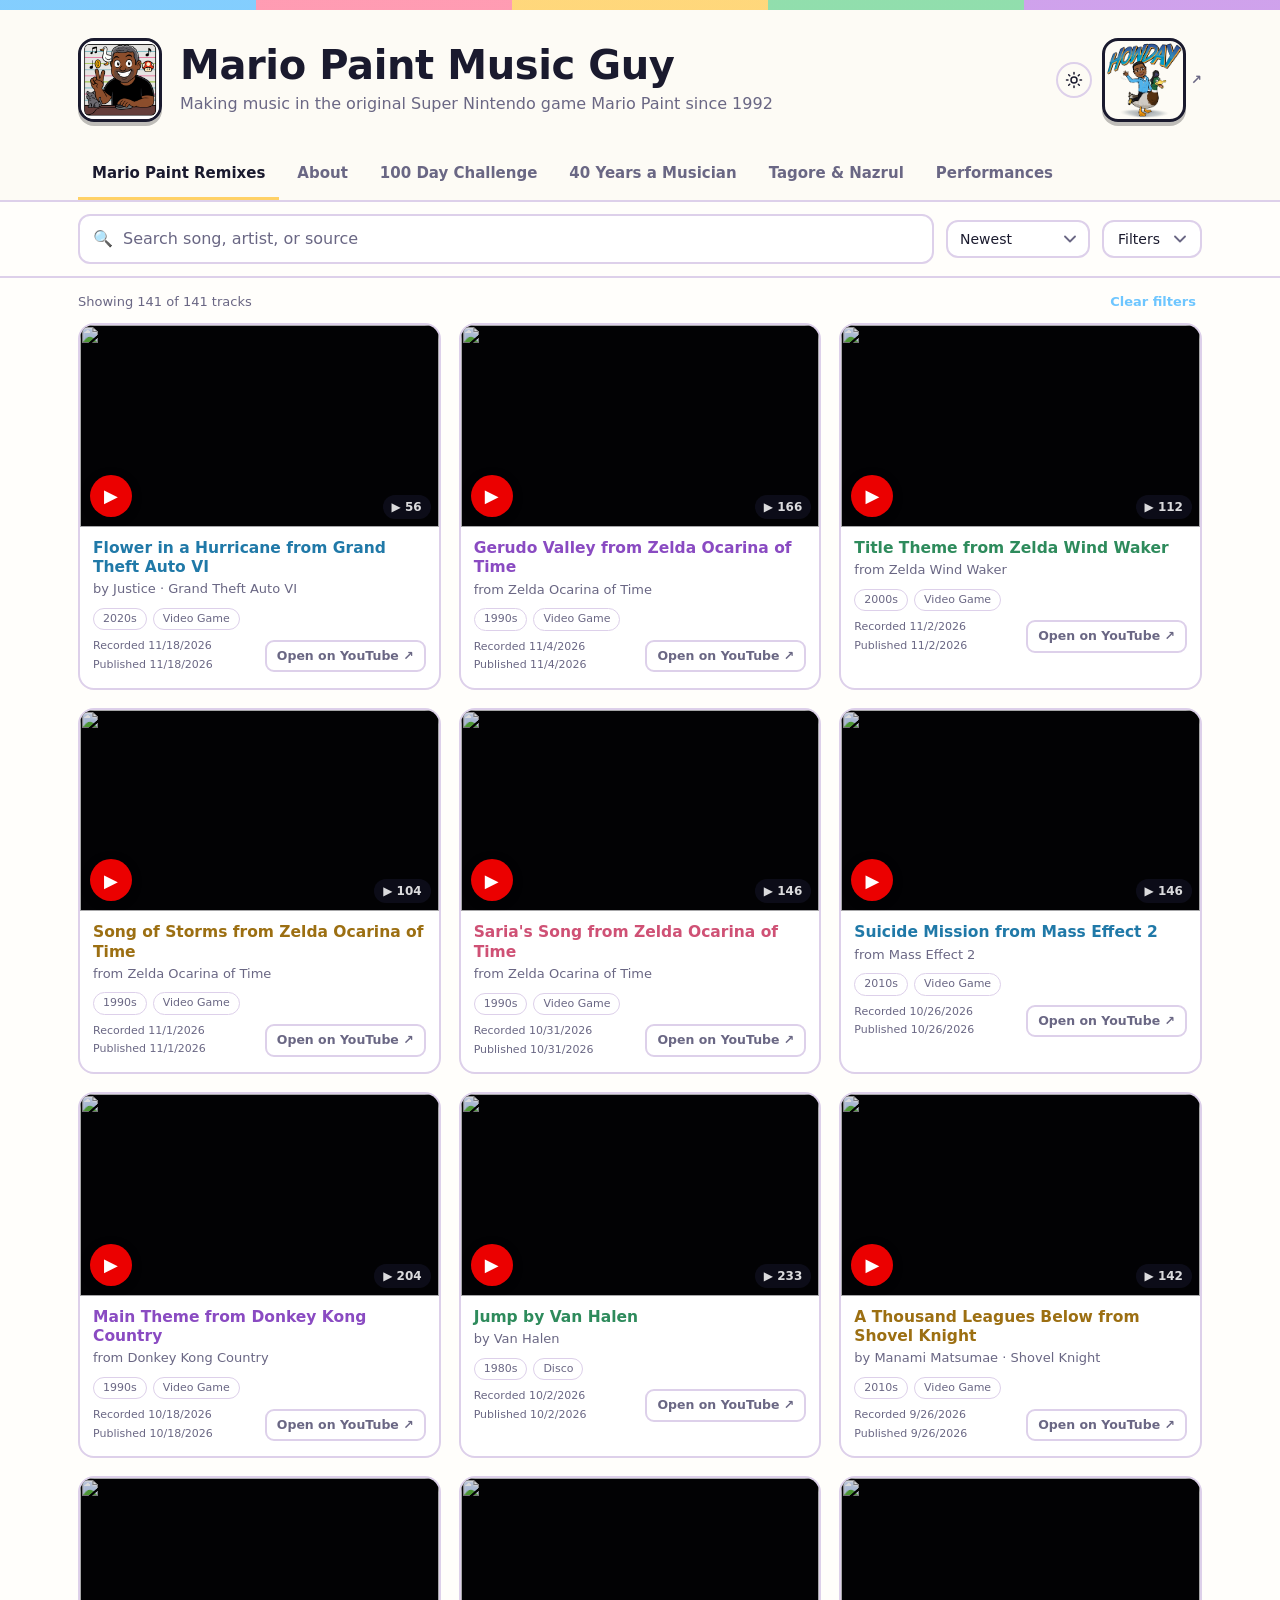
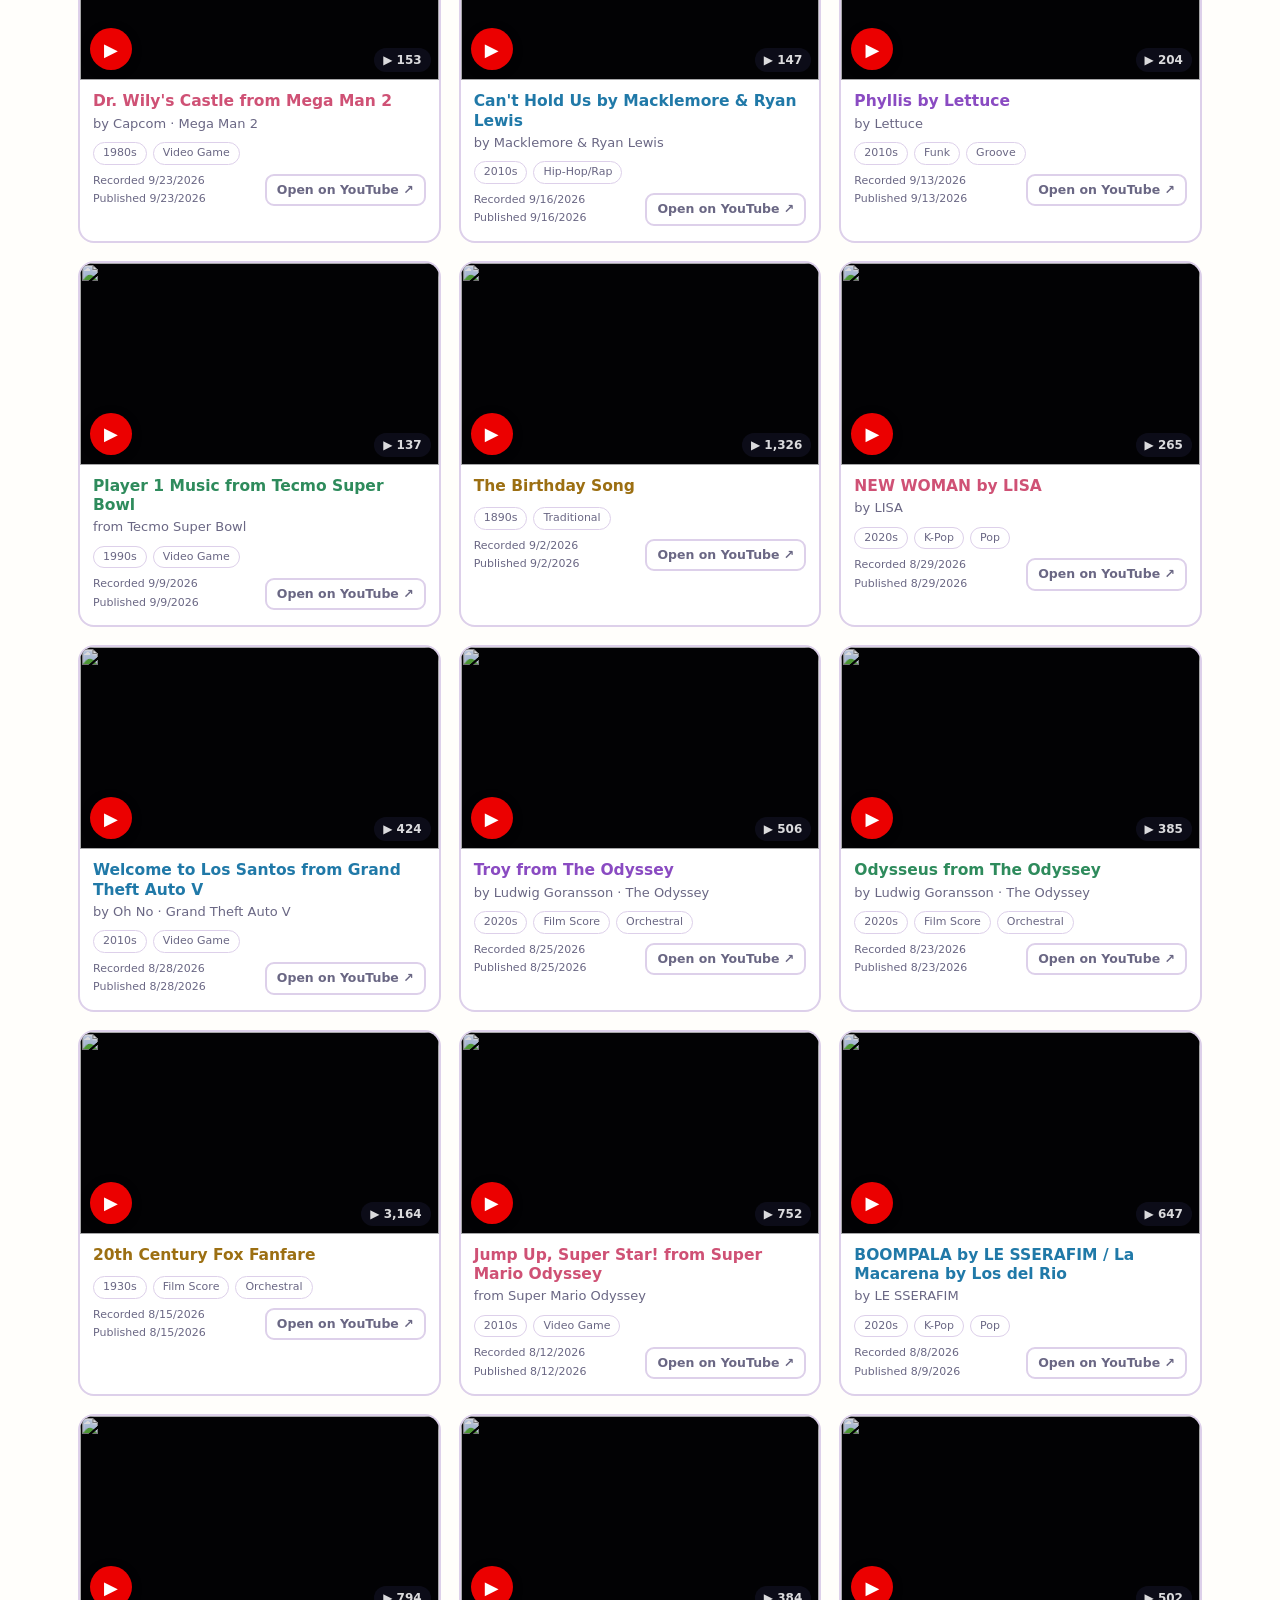
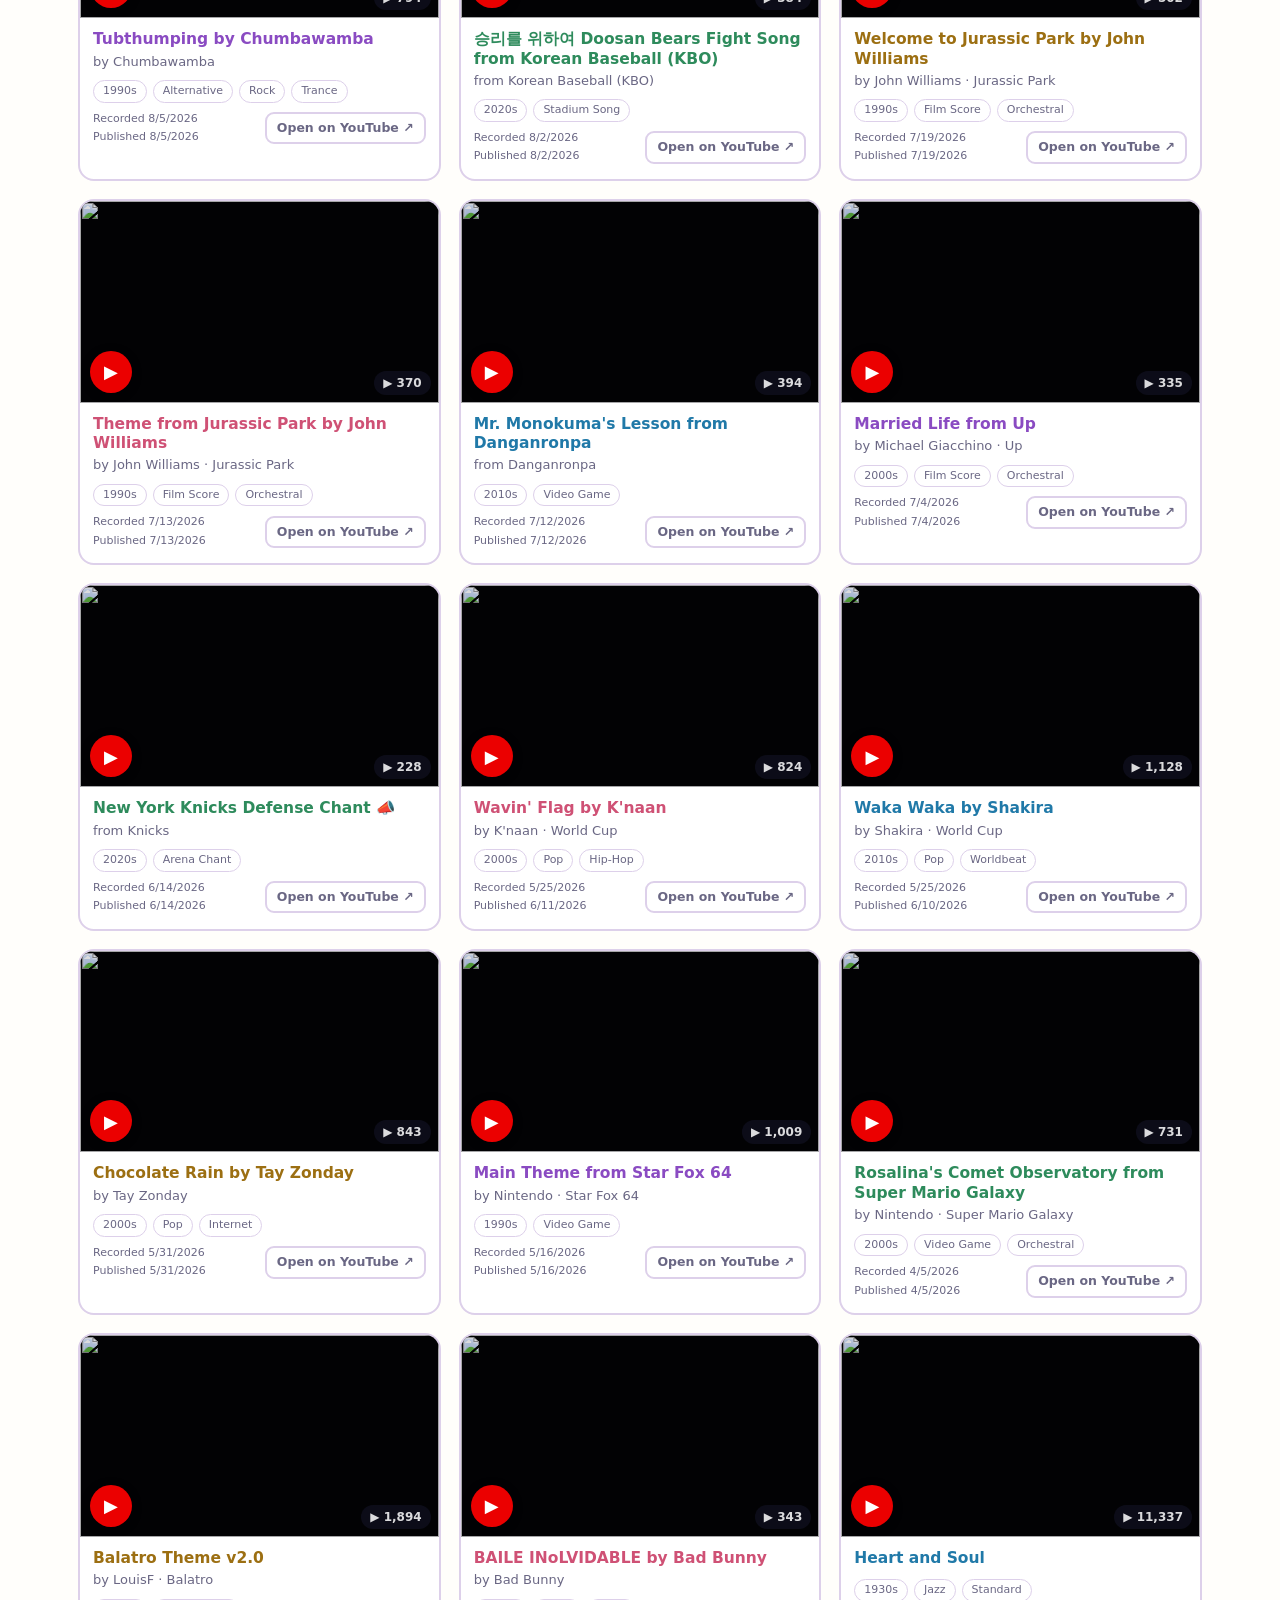
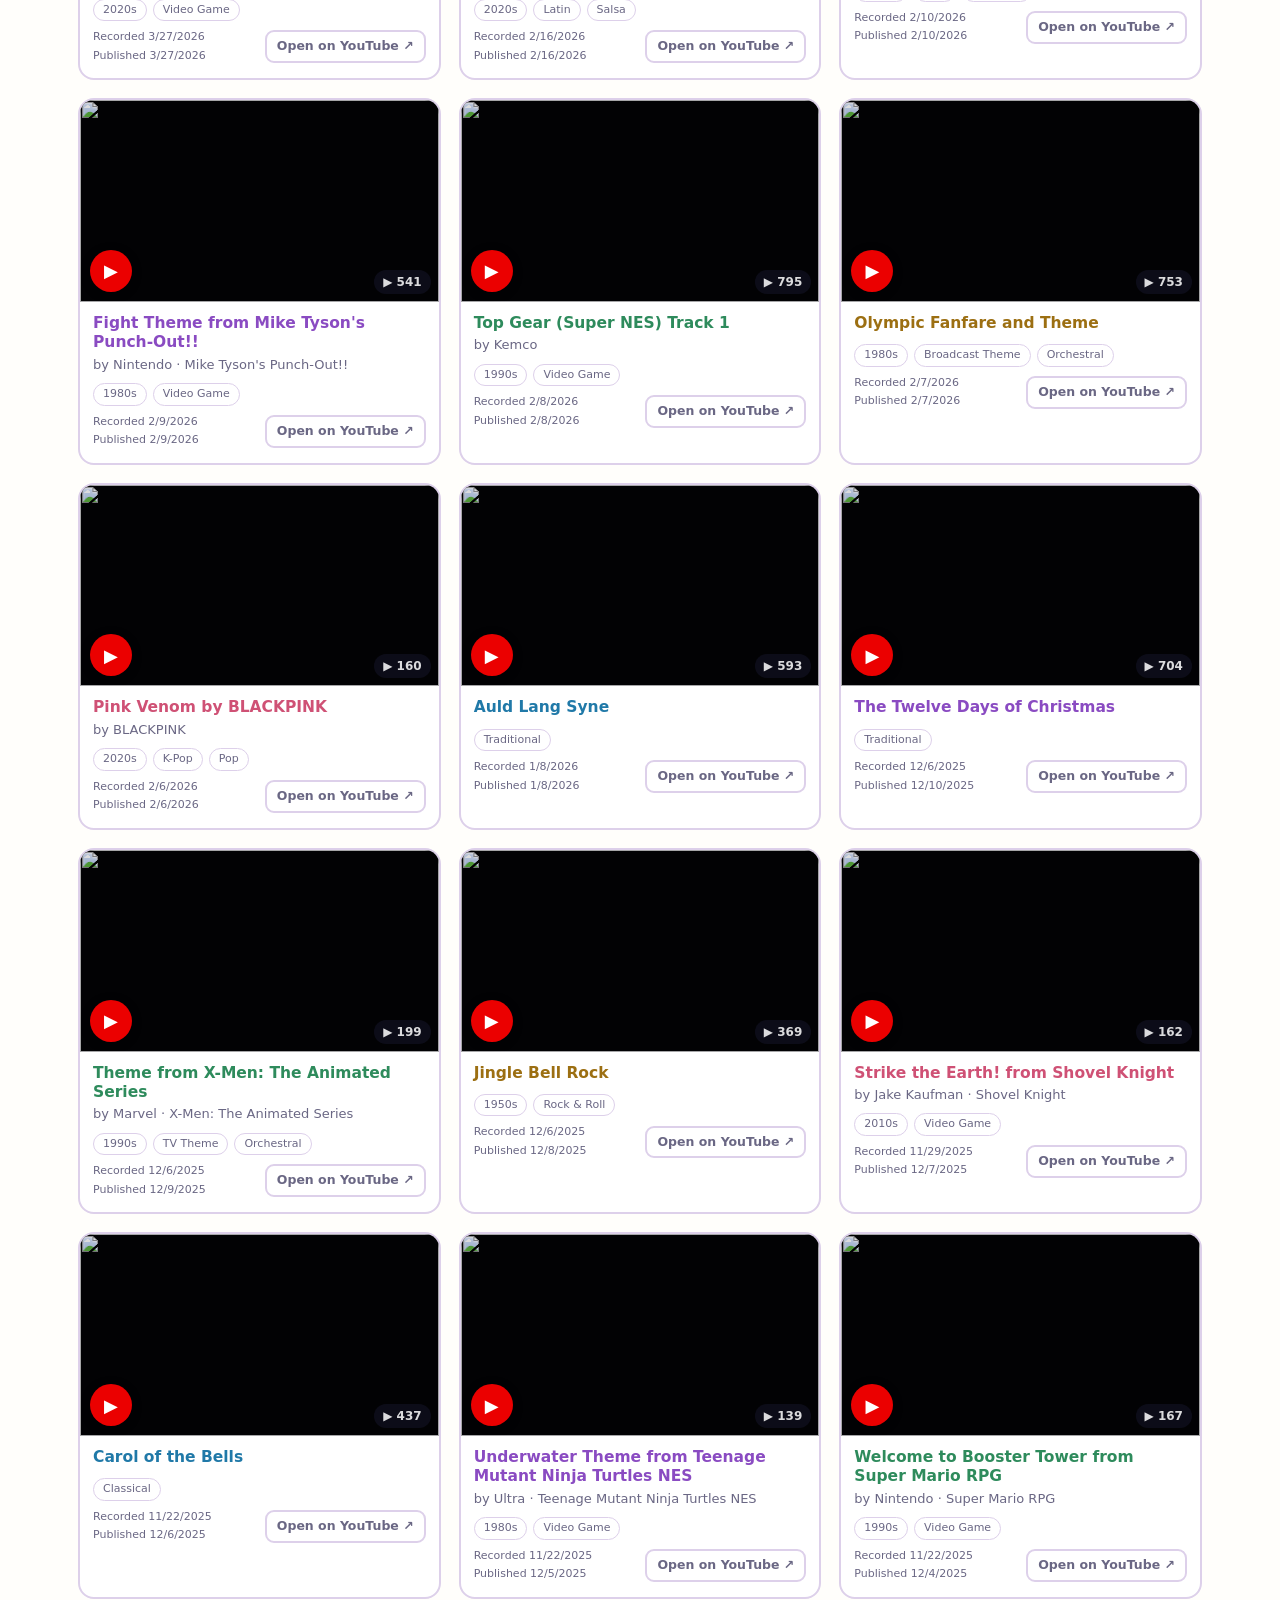
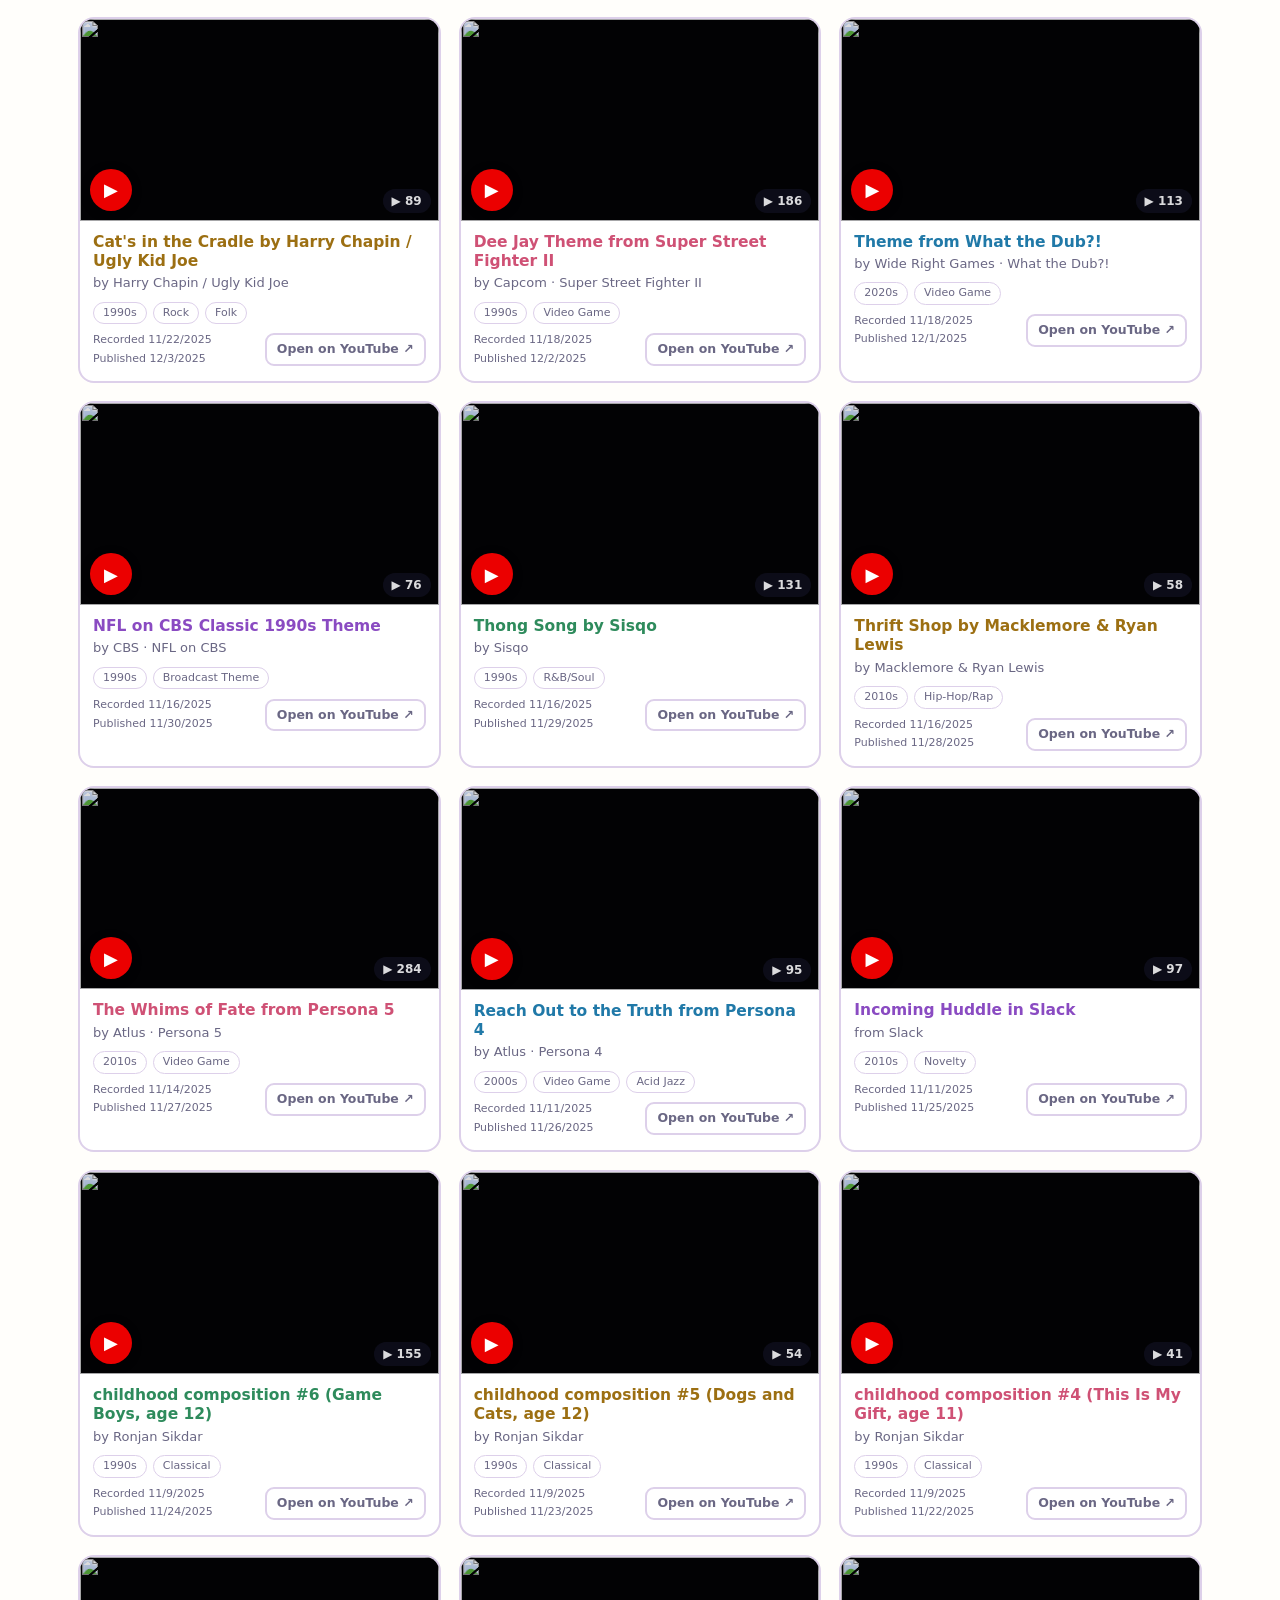
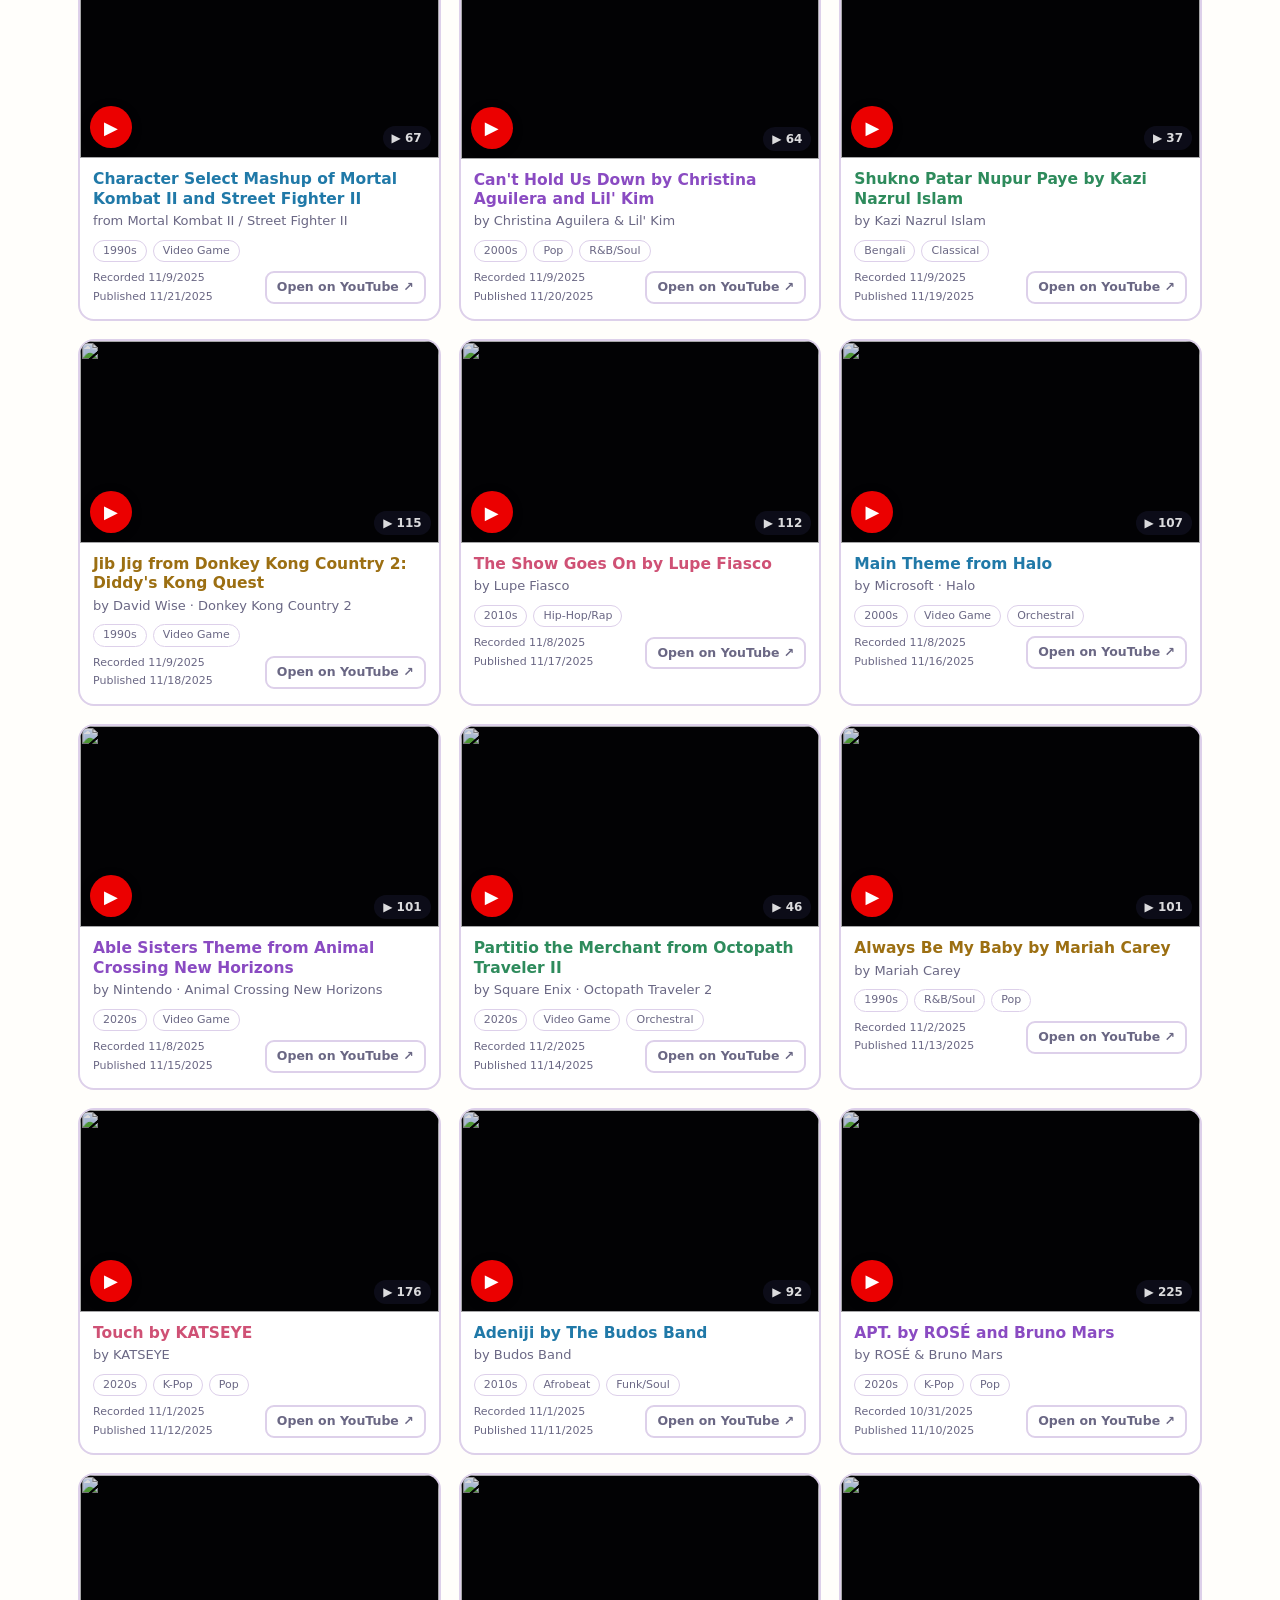
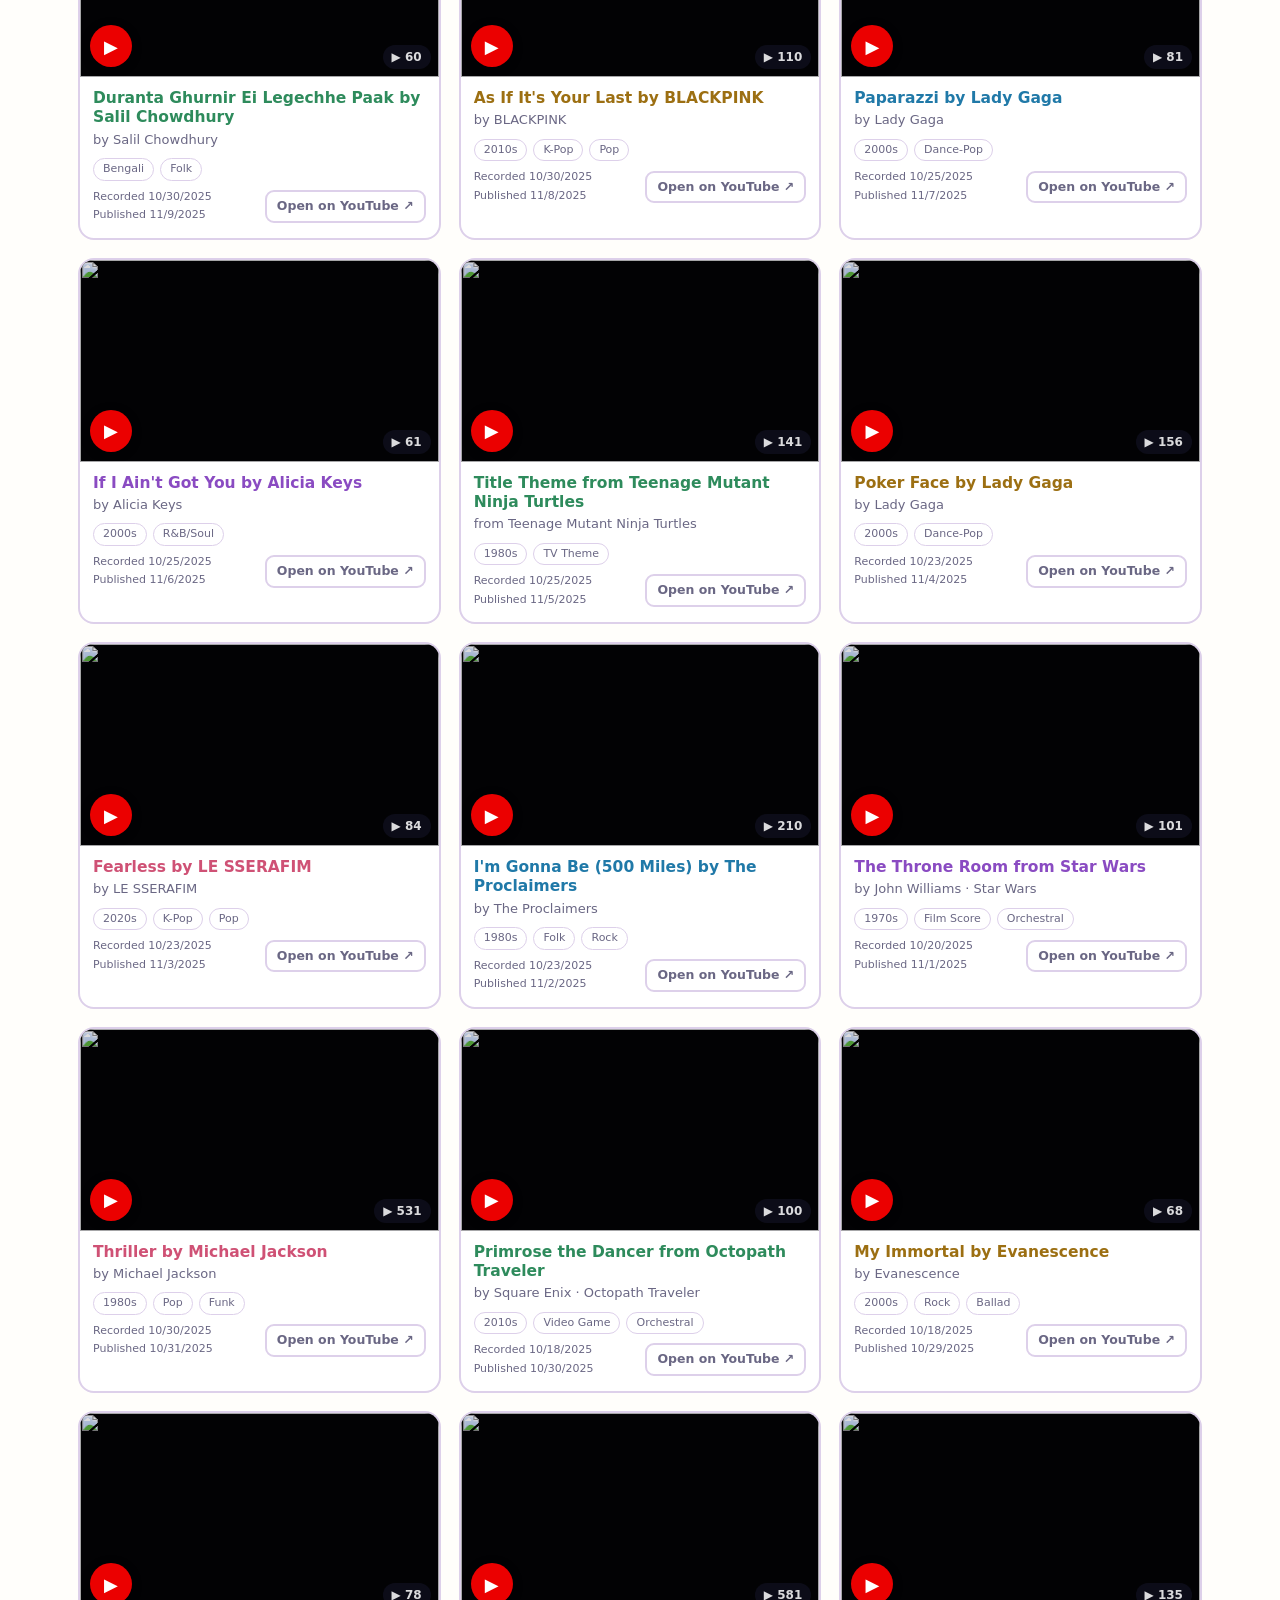
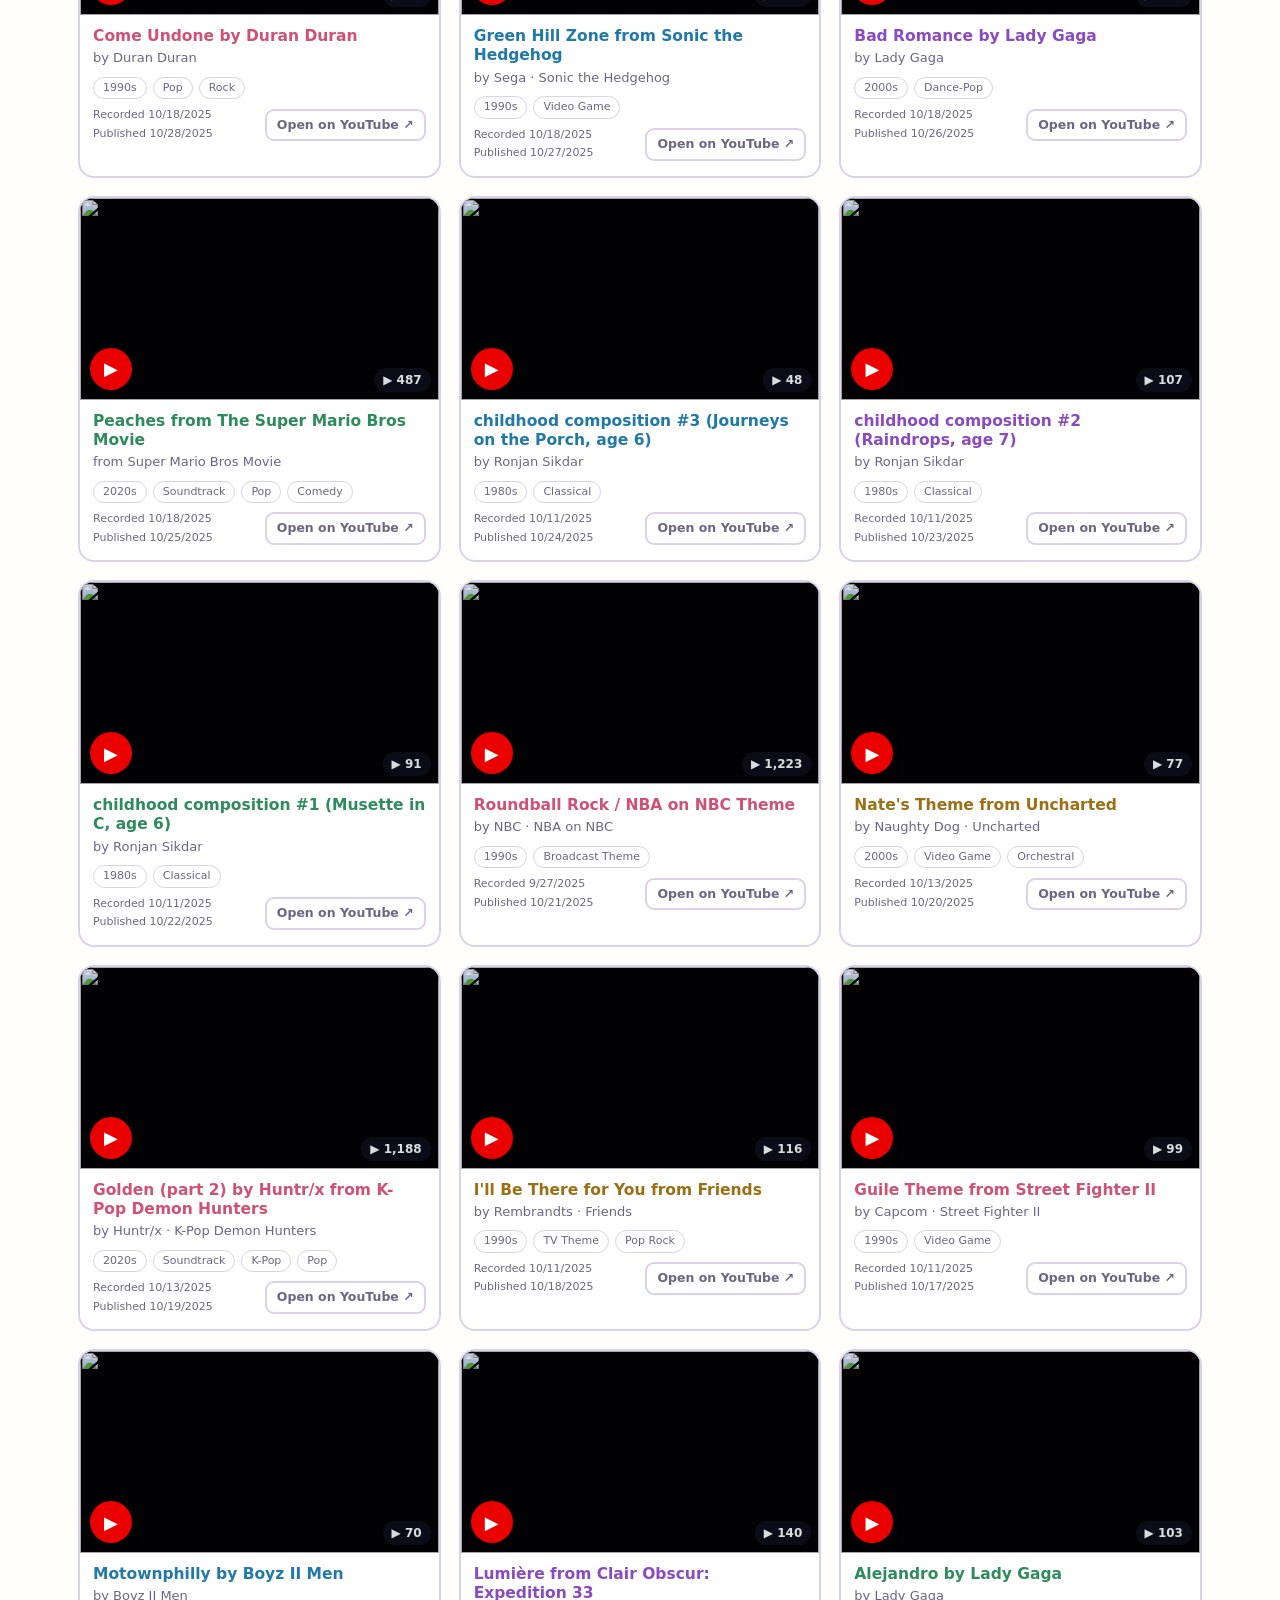
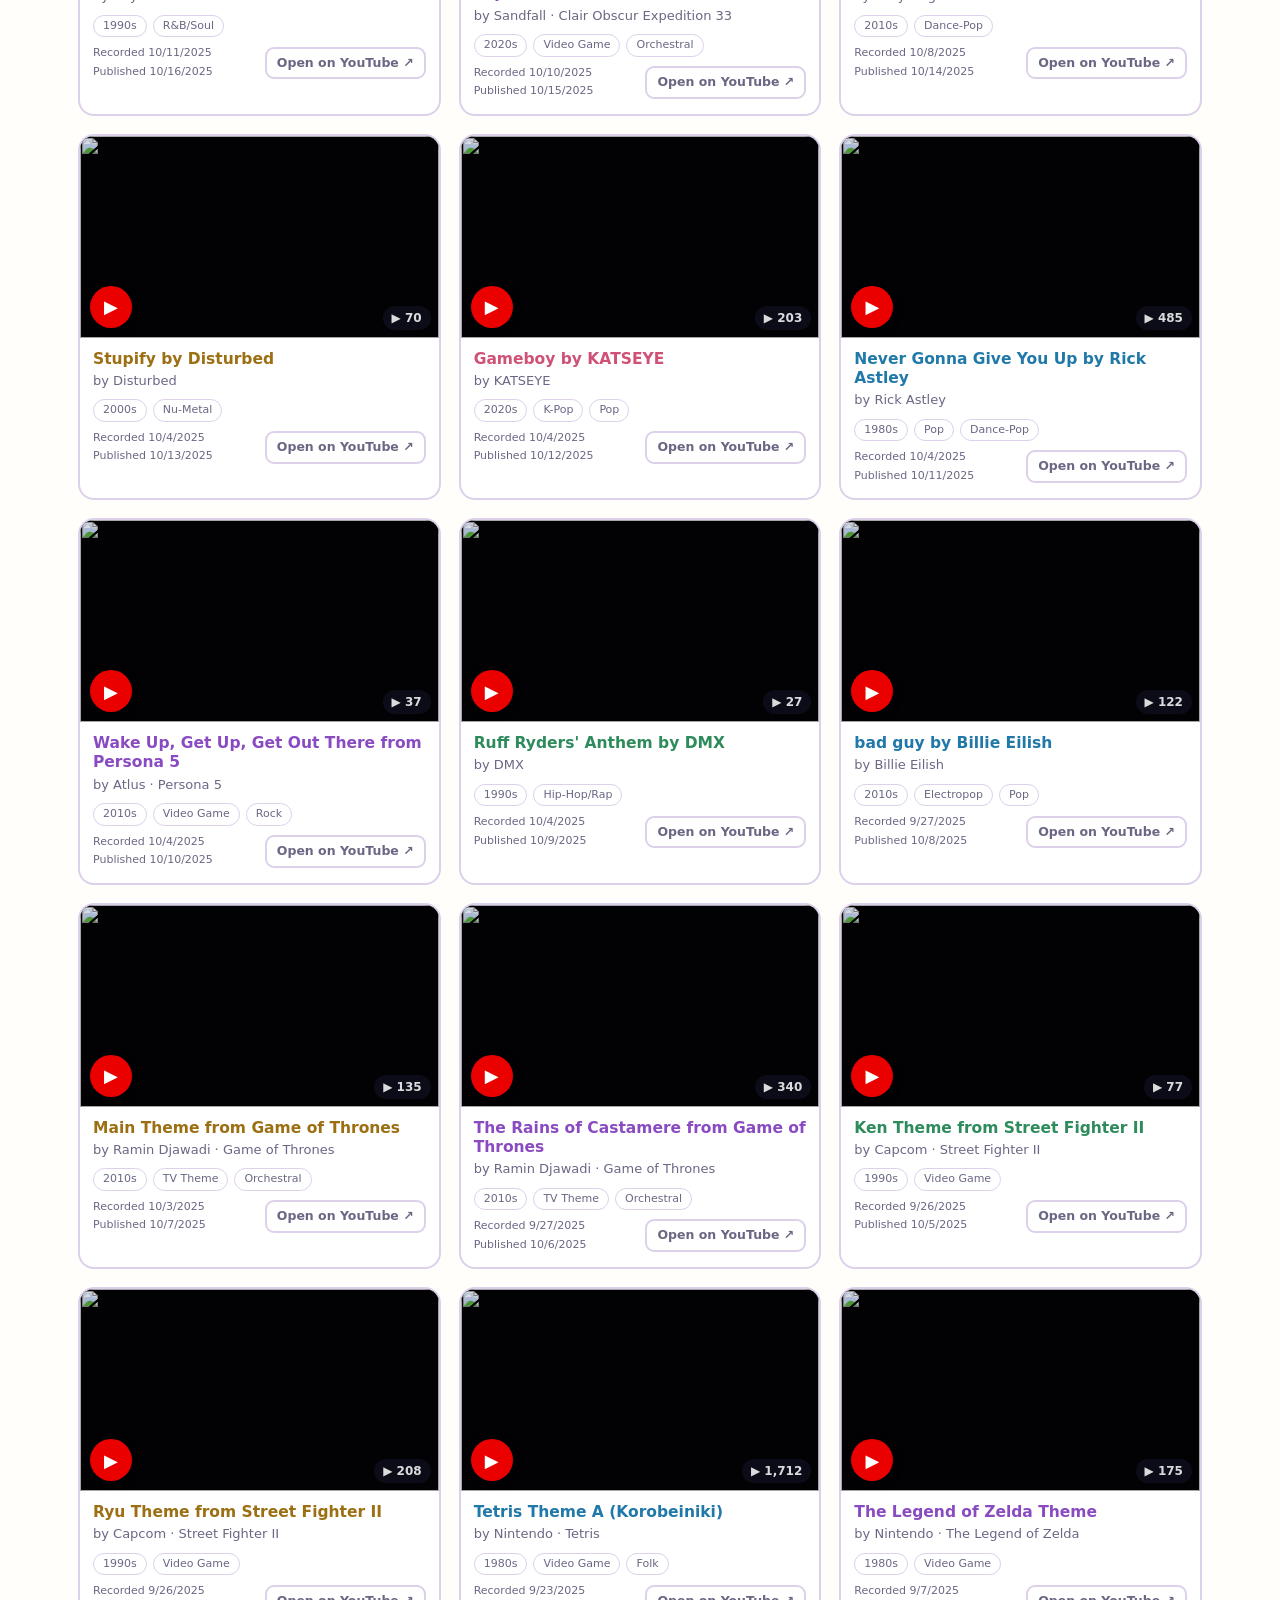
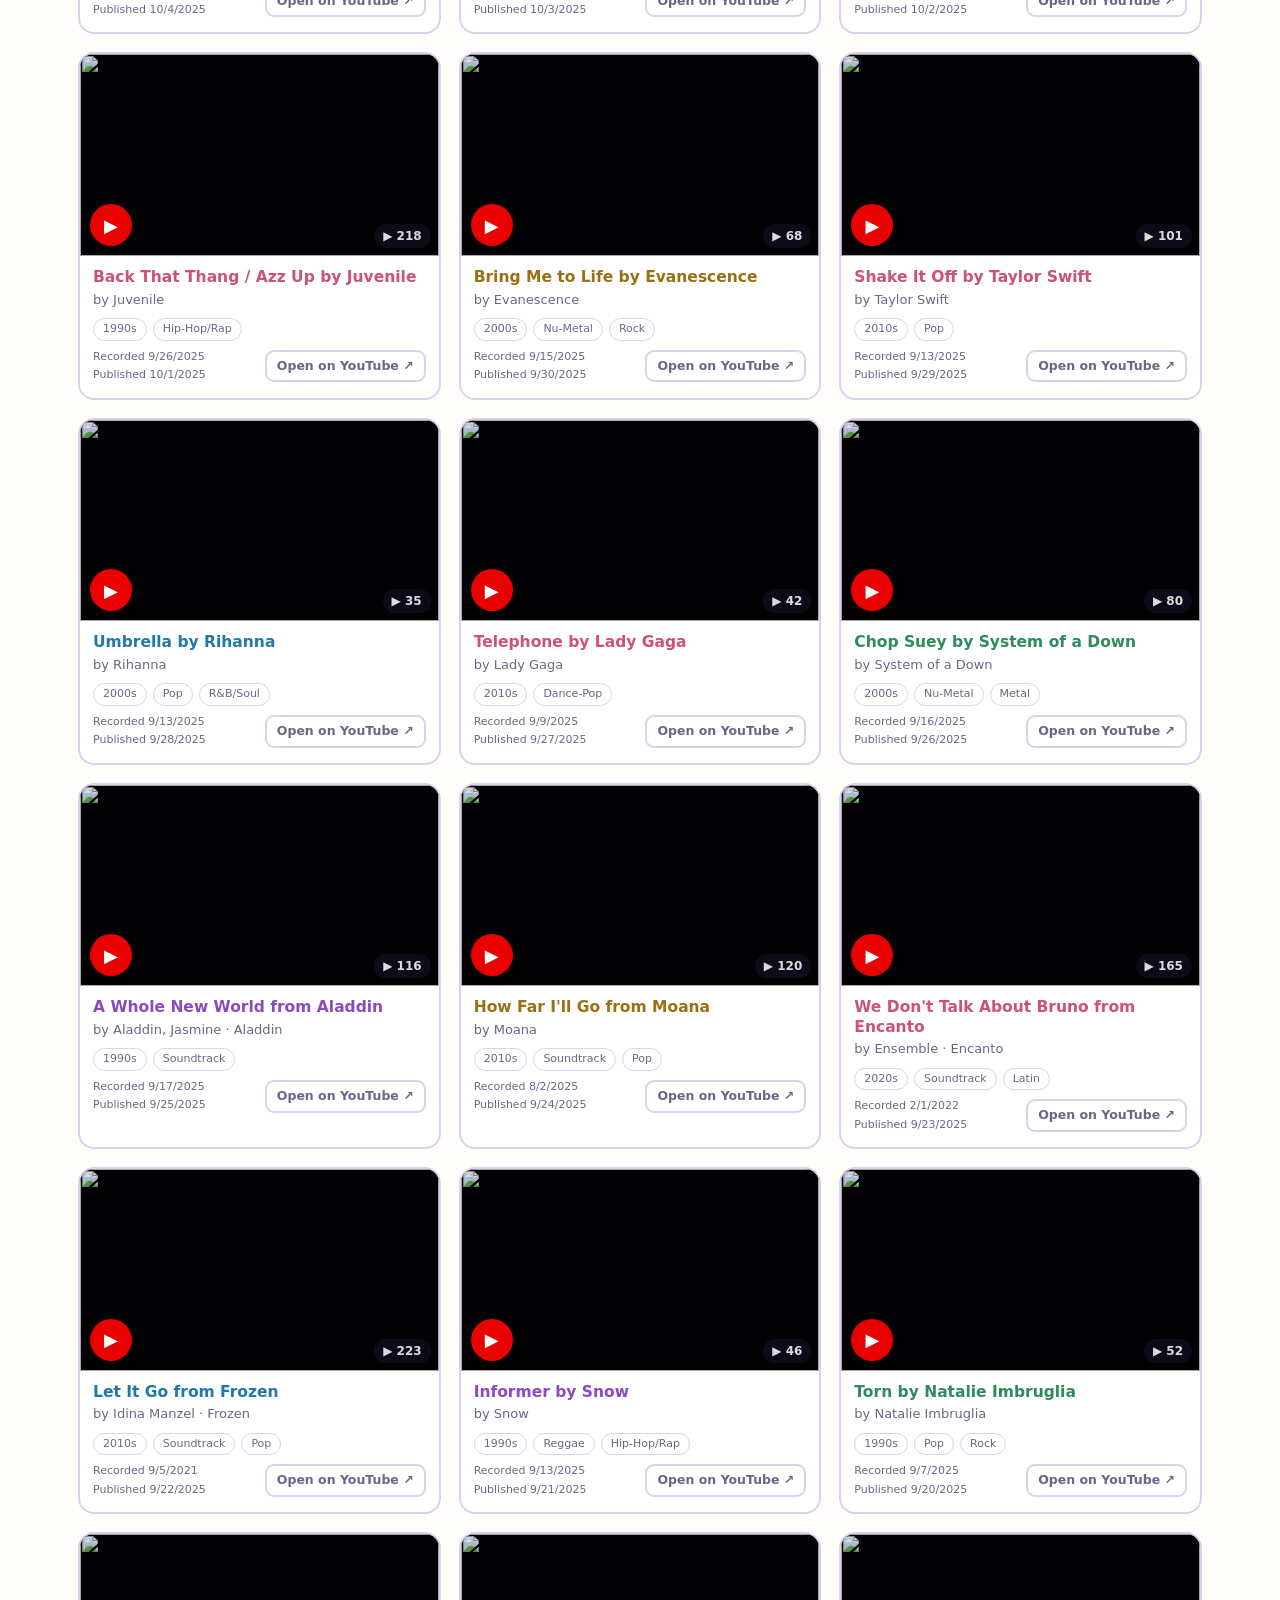
==== commit c4234bc6: "Daily view refresh" ====
--- a/index.html
+++ b/index.html
@@ -67,7 +67,7 @@
 <footer>&copy; Mario Paint Music Guy &middot; <a href="https://www.youtube.com/@MarioPaintMusicGuy" target="_blank" rel="noopener">YouTube</a></footer>
 
 <script>
-const CATALOG = [{"song": "Heart and Soul", "artist": "", "source": "", "category": "Standard", "recorded": "2026-02-10", "published": "2026-02-10", "regId": "2ueKLlIzvfw", "shortId": "Wr3426R2j0g", "regViews": 11025, "shortViews": 310, "genres": ["Jazz", "Standard"], "decade": "1930s", "collections": [], "franchises": [], "archive": false}, {"song": "20th Century Fox Fanfare", "artist": "", "source": "", "category": "Movie", "recorded": "2026-08-15", "published": "2026-08-15", "regId": "sevMxQVVUDM", "shortId": "JgmWVmT6y0I", "regViews": 2997, "shortViews": 162, "genres": ["Film Score", "Orchestral"], "decade": "1930s", "collections": ["Movie & TV"], "franchises": [], "archive": false}, {"song": "Balatro Theme v2.0", "artist": "LouisF", "source": "Balatro", "category": "Game", "recorded": "2026-03-27", "published": "2026-03-27", "regId": "3yrPUi-ESMI", "shortId": "", "regViews": 1894, "shortViews": null, "genres": ["Video Game"], "decade": "2020s", "collections": [], "franchises": ["Balatro"], "archive": false}, {"song": "Tetris Theme A (Korobeiniki)", "artist": "Nintendo", "source": "Tetris", "category": "Game", "recorded": "2025-09-23", "published": "2025-10-03", "regId": "H_ZbOxNmlis", "shortId": "", "regViews": 1711, "shortViews": null, "genres": ["Video Game", "Folk"], "decade": "1980s", "collections": [], "franchises": ["Nintendo"], "archive": false}, {"song": "The Birthday Song", "artist": "", "source": "", "category": "Standard", "recorded": "2026-09-02", "published": "2026-09-02", "regId": "ES9xTOsCjaQ", "shortId": "R65C-DaXrLw", "regViews": 1275, "shortViews": 51, "genres": ["Traditional"], "decade": "1890s", "collections": [], "franchises": [], "archive": false}, {"song": "Golden by Huntr/x from K-Pop Demon Hunters", "artist": "Huntr/x", "source": "K-Pop Demon Hunters", "category": "Movie", "recorded": "2025-08-21", "published": "2025-09-02", "regId": "4ZWilVUmlLQ", "shortId": "uCRMGy0MFsE", "regViews": 1173, "shortViews": 114, "genres": ["Soundtrack", "K-Pop", "Pop"], "decade": "2020s", "collections": ["Movie & TV"], "franchises": ["K-Pop Demon Hunters"], "archive": false}, {"song": "Roundball Rock / NBA on NBC Theme", "artist": "NBC", "source": "NBA on NBC", "category": "Sports", "recorded": "2025-09-27", "published": "2025-10-21", "regId": "bncDzcIEq9Q", "shortId": "Cq3W-0Tt3R0", "regViews": 1153, "shortViews": 67, "genres": ["Broadcast Theme"], "decade": "1990s", "collections": ["Sports"], "franchises": [], "archive": false}, {"song": "Golden (part 2) by Huntr/x from K-Pop Demon Hunters", "artist": "Huntr/x", "source": "K-Pop Demon Hunters", "category": "Movie", "recorded": "2025-10-13", "published": "2025-10-19", "regId": "SF5gaCYobFs", "shortId": "BbsMTj_1z6Y", "regViews": 1143, "shortViews": 43, "genres": ["Soundtrack", "K-Pop", "Pop"], "decade": "2020s", "collections": ["Movie & TV"], "franchises": ["K-Pop Demon Hunters"], "archive": false}, {"song": "Waka Waka by Shakira", "artist": "Shakira", "source": "World Cup", "category": "Sports", "recorded": "2026-05-25", "published": "2026-06-10", "regId": "WDuNkzxXZJU", "shortId": "nCUYQvqSnLo", "regViews": 1081, "shortViews": 47, "genres": ["Pop", "Worldbeat"], "decade": "2010s", "collections": ["Sports"], "franchises": ["World Cup"], "archive": false}, {"song": "Main Theme from Star Fox 64", "artist": "Nintendo", "source": "Star Fox 64", "category": "Game", "recorded": "2026-05-16", "published": "2026-05-16", "regId": "3b-SNGbLce8", "shortId": "", "regViews": 1009, "shortViews": null, "genres": ["Video Game"], "decade": "1990s", "collections": [], "franchises": ["Nintendo"], "archive": false}, {"song": "Soda Pop by Saja Boys from K-Pop Demon Hunters", "artist": "Saja Boys", "source": "K-Pop Demon Hunters", "category": "Movie", "recorded": "2025-08-21", "published": "2025-09-03", "regId": "pqCuLL25n6A", "shortId": "fSdLHXrg5AI", "regViews": 867, "shortViews": 60, "genres": ["Soundtrack", "K-Pop", "Pop"], "decade": "2020s", "collections": ["Movie & TV"], "franchises": ["K-Pop Demon Hunters"], "archive": false}, {"song": "Sunday Night Football Theme / NFL on NBC (with instrument layer build)", "artist": "NBC", "source": "NFL on NBC", "category": "Sports", "recorded": "2025-09-03", "published": "2025-09-04", "regId": "ODpYoeWWM_s", "shortId": "igqPYNcxgRw", "regViews": 858, "shortViews": 67, "genres": ["Broadcast Theme"], "decade": "2000s", "collections": ["Sports"], "franchises": [], "archive": false}, {"song": "Wavin' Flag by K'naan", "artist": "K'naan", "source": "World Cup", "category": "Sports", "recorded": "2026-05-25", "published": "2026-06-11", "regId": "sng3wLvk4Yg", "shortId": "32qicB0bze4", "regViews": 802, "shortViews": 22, "genres": ["Pop", "Hip-Hop"], "decade": "2000s", "collections": ["Sports"], "franchises": ["World Cup"], "archive": false}, {"song": "Top Gear (Super NES) Track 1", "artist": "Kemco", "source": "", "category": "Game", "recorded": "2026-02-08", "published": "2026-02-08", "regId": "xOwlTm9WJ_E", "shortId": "", "regViews": 795, "shortViews": null, "genres": ["Video Game"], "decade": "1990s", "collections": [], "franchises": [], "archive": false}, {"song": "Tubthumping by Chumbawamba", "artist": "Chumbawamba", "source": "", "category": "Cover", "recorded": "2026-08-05", "published": "2026-08-05", "regId": "V7dY8bz9oFQ", "shortId": "", "regViews": 794, "shortViews": null, "genres": ["Alternative", "Rock", "Trance"], "decade": "1990s", "collections": [], "franchises": ["Chumbawamba"], "archive": false}, {"song": "Chocolate Rain by Tay Zonday", "artist": "Tay Zonday", "source": "", "category": "Cover", "recorded": "2026-05-31", "published": "2026-05-31", "regId": "llSHX7nzeEg", "shortId": "b7Lk6gFHze0", "regViews": 769, "shortViews": 74, "genres": ["Pop", "Internet"], "decade": "2000s", "collections": [], "franchises": [], "archive": false}, {"song": "Olympic Fanfare and Theme", "artist": "", "source": "", "category": "Sports", "recorded": "2026-02-07", "published": "2026-02-07", "regId": "QzsrSvFwsXk", "shortId": "", "regViews": 753, "shortViews": null, "genres": ["Broadcast Theme", "Orchestral"], "decade": "1980s", "collections": ["Sports"], "franchises": [], "archive": false}, {"song": "Rosalina's Comet Observatory from Super Mario Galaxy", "artist": "Nintendo", "source": "Super Mario Galaxy", "category": "Game", "recorded": "2026-04-05", "published": "2026-04-05", "regId": "essdTcbAdUg", "shortId": "", "regViews": 731, "shortViews": null, "genres": ["Video Game", "Orchestral"], "decade": "2000s", "collections": [], "franchises": ["Nintendo"], "archive": false}, {"song": "The Twelve Days of Christmas", "artist": "", "source": "", "category": "Holiday", "recorded": "2025-12-06", "published": "2025-12-10", "regId": "M8LcDn4JFUI", "shortId": "", "regViews": 702, "shortViews": null, "genres": ["Traditional"], "decade": "", "collections": ["Holiday"], "franchises": [], "archive": false}, {"song": "Jump Up, Super Star! from Super Mario Odyssey", "artist": "", "source": "Super Mario Odyssey", "category": "Game", "recorded": "2026-08-12", "published": "2026-08-12", "regId": "a2CiicVmY1s", "shortId": "1sTVZLxGuko", "regViews": 636, "shortViews": 116, "genres": ["Video Game"], "decade": "2010s", "collections": [], "franchises": [], "archive": false}, {"song": "BOOMPALA by LE SSERAFIM / La Macarena by Los del Rio", "artist": "LE SSERAFIM", "source": "", "category": "K-Pop", "recorded": "2026-08-08", "published": "2026-08-09", "regId": "Q9eVc2QR40Q", "shortId": "5sviO1mfnkc", "regViews": 628, "shortViews": 19, "genres": ["K-Pop", "Pop"], "decade": "2020s", "collections": [], "franchises": ["LE SSERAFIM"], "archive": false}, {"song": "Auld Lang Syne", "artist": "", "source": "", "category": "Holiday", "recorded": "2026-01-08", "published": "2026-01-08", "regId": "dFD6bGnLXkQ", "shortId": "", "regViews": 593, "shortViews": null, "genres": ["Traditional"], "decade": "", "collections": ["Holiday"], "franchises": [], "archive": false}, {"song": "Green Hill Zone from Sonic the Hedgehog", "artist": "Sega", "source": "Sonic the Hedgehog", "category": "Game", "recorded": "2025-10-18", "published": "2025-10-27", "regId": "-ow5G2m-9Qg", "shortId": "", "regViews": 581, "shortViews": null, "genres": ["Video Game"], "decade": "1990s", "collections": [], "franchises": [], "archive": false}, {"song": "Fight Theme from Mike Tyson's Punch-Out!!", "artist": "Nintendo", "source": "Mike Tyson's Punch-Out!!", "category": "Game", "recorded": "2026-02-09", "published": "2026-02-09", "regId": "fMv8ROvErJ0", "shortId": "", "regViews": 541, "shortViews": null, "genres": ["Video Game"], "decade": "1980s", "collections": [], "franchises": ["Nintendo"], "archive": false}, {"song": "Peaches from The Super Mario Bros Movie", "artist": "", "source": "Super Mario Bros Movie", "category": "Game", "recorded": "2025-10-18", "published": "2025-10-25", "regId": "eXWq4ltqSMk", "shortId": "", "regViews": 487, "shortViews": null, "genres": ["Soundtrack", "Pop", "Comedy"], "decade": "2020s", "collections": ["Movie & TV"], "franchises": ["Nintendo"], "archive": false}, {"song": "Never Gonna Give You Up by Rick Astley", "artist": "Rick Astley", "source": "", "category": "Cover", "recorded": "2025-10-04", "published": "2025-10-11", "regId": "FBUEpm3ad-8", "shortId": "", "regViews": 485, "shortViews": null, "genres": ["Pop", "Dance-Pop"], "decade": "1980s", "collections": [], "franchises": [], "archive": false}, {"song": "Welcome to Jurassic Park by John Williams", "artist": "John Williams", "source": "Jurassic Park", "category": "Movie", "recorded": "2026-07-19", "published": "2026-07-19", "regId": "RAtpSmHgvRo", "shortId": "vViqh1fow08", "regViews": 473, "shortViews": 29, "genres": ["Film Score", "Orchestral"], "decade": "1990s", "collections": ["Movie & TV"], "franchises": ["Jurassic Park"], "archive": false}, {"song": "Troy from The Odyssey", "artist": "Ludwig Goransson", "source": "The Odyssey", "category": "Movie", "recorded": "2026-08-25", "published": "2026-08-25", "regId": "8LacGdTzCuA", "shortId": "2RL-9QNIbM4", "regViews": 449, "shortViews": 57, "genres": ["Film Score", "Orchestral"], "decade": "2020s", "collections": ["Movie & TV"], "franchises": ["Ludwig Goransson"], "archive": false}, {"song": "Carol of the Bells", "artist": "", "source": "", "category": "Holiday", "recorded": "2025-11-22", "published": "2025-12-06", "regId": "eLV18SiWft4", "shortId": "", "regViews": 437, "shortViews": null, "genres": ["Classical"], "decade": "", "collections": ["Holiday"], "franchises": [], "archive": false}, {"song": "Thriller by Michael Jackson", "artist": "Michael Jackson", "source": "", "category": "Cover", "recorded": "2025-10-30", "published": "2025-10-31", "regId": "LZkT5AcTcLg", "shortId": "U9bTvbvpY0k", "regViews": 433, "shortViews": 98, "genres": ["Pop", "Funk"], "decade": "1980s", "collections": [], "franchises": [], "archive": false}, {"song": "Welcome to Los Santos from Grand Theft Auto V", "artist": "Oh No", "source": "Grand Theft Auto V", "category": "Game", "recorded": "2026-08-28", "published": "2026-08-28", "regId": "x6q19b8PwU4", "shortId": "QejbVfzxVxw", "regViews": 404, "shortViews": 20, "genres": ["Video Game"], "decade": "2010s", "collections": [], "franchises": ["Grand Theft Auto"], "archive": false}, {"song": "Mr. Monokuma's Lesson from Danganronpa", "artist": "", "source": "Danganronpa", "category": "Game", "recorded": "2026-07-12", "published": "2026-07-12", "regId": "CAdpdeIRv8s", "shortId": "", "regViews": 394, "shortViews": null, "genres": ["Video Game"], "decade": "2010s", "collections": [], "franchises": ["Danganronpa"], "archive": false}, {"song": "Super Mario Bros Theme", "artist": "Nintendo", "source": "Super Mario Bros", "category": "Game", "recorded": "2025-08-31", "published": "2025-09-12", "regId": "1nHFPyLbXbU", "shortId": "", "regViews": 377, "shortViews": null, "genres": ["Video Game"], "decade": "1980s", "collections": [], "franchises": ["Nintendo"], "archive": false}, {"song": "Jingle Bell Rock", "artist": "", "source": "", "category": "Holiday", "recorded": "2025-12-06", "published": "2025-12-08", "regId": "GD8x5QDlXgI", "shortId": "", "regViews": 369, "shortViews": null, "genres": ["Rock & Roll"], "decade": "1950s", "collections": ["Holiday"], "franchises": [], "archive": false}, {"song": "승리를 위하여 Doosan Bears Fight Song from Korean Baseball (KBO)", "artist": "", "source": "Korean Baseball (KBO)", "category": "Sports", "recorded": "2026-08-02", "published": "2026-08-02", "regId": "YFeqXMWJh64", "shortId": "GFjJGHFkQLg", "regViews": 368, "shortViews": 16, "genres": ["Stadium Song"], "decade": "2020s", "collections": ["Sports"], "franchises": ["Doosan Bears"], "archive": false}, {"song": "Odysseus from The Odyssey", "artist": "Ludwig Goransson", "source": "The Odyssey", "category": "Movie", "recorded": "2026-08-23", "published": "2026-08-23", "regId": "2rXGOfZ6SdI", "shortId": "hZyVNPP6R7Y", "regViews": 361, "shortViews": 24, "genres": ["Film Score", "Orchestral"], "decade": "2020s", "collections": ["Movie & TV"], "franchises": ["Ludwig Goransson"], "archive": false}, {"song": "BAILE INoLVIDABLE by Bad Bunny", "artist": "Bad Bunny", "source": "", "category": "Cover", "recorded": "2026-02-16", "published": "2026-02-16", "regId": "35HM68g6asU", "shortId": "_V_C0Pkk02Y", "regViews": 330, "shortViews": 5, "genres": ["Latin", "Salsa"], "decade": "2020s", "collections": [], "franchises": [], "archive": false}, {"song": "Theme from Jurassic Park by John Williams", "artist": "John Williams", "source": "Jurassic Park", "category": "Movie", "recorded": "2026-07-13", "published": "2026-07-13", "regId": "HYxP_cm7UPs", "shortId": "cZ_G0JtVFNY", "regViews": 321, "shortViews": 49, "genres": ["Film Score", "Orchestral"], "decade": "1990s", "collections": ["Movie & TV"], "franchises": ["Jurassic Park"], "archive": false}, {"song": "Married Life from Up", "artist": "Michael Giacchino", "source": "Up", "category": "Disney", "recorded": "2026-07-04", "published": "2026-07-04", "regId": "kYTftHHddaw", "shortId": "ewetfIp8flo", "regViews": 293, "shortViews": 42, "genres": ["Film Score", "Orchestral"], "decade": "2000s", "collections": ["Disney"], "franchises": [], "archive": false}, {"song": "The Rains of Castamere from Game of Thrones", "artist": "Ramin Djawadi", "source": "Game of Thrones", "category": "TV", "recorded": "2025-09-27", "published": "2025-10-06", "regId": "zT5SM5R38_w", "shortId": "rBSF42hB5GM", "regViews": 290, "shortViews": 50, "genres": ["TV Theme", "Orchestral"], "decade": "2010s", "collections": ["Movie & TV"], "franchises": ["Game of Thrones"], "archive": false}, {"song": "How It's Done by Huntr/x from K-Pop Demon Hunters", "artist": "Huntr/x", "source": "K-Pop Demon Hunters", "category": "Movie", "recorded": "2025-08-23", "published": "2025-09-09", "regId": "qyTQlQZYNC4", "shortId": "MCcJ6F1lzNM", "regViews": 287, "shortViews": 22, "genres": ["Soundtrack", "K-Pop", "Pop"], "decade": "2020s", "collections": ["Movie & TV"], "franchises": ["K-Pop Demon Hunters"], "archive": false}, {"song": "NFL on FOX Theme (with instrument layer build)", "artist": "FOX", "source": "NFL on FOX", "category": "Sports", "recorded": "2025-09-06", "published": "2025-09-07", "regId": "NL6EQAy2Z1I", "shortId": "YRnrwNBA6XQ", "regViews": 274, "shortViews": 34, "genres": ["Broadcast Theme"], "decade": "1990s", "collections": ["Sports"], "franchises": [], "archive": false}, {"song": "Takedown by Huntr/x from K-Pop Demon Hunters", "artist": "Huntr/x", "source": "K-Pop Demon Hunters", "category": "Movie", "recorded": "2025-08-24", "published": "2025-09-10", "regId": "_o-PGevel_U", "shortId": "JW3lEXcboSk", "regViews": 249, "shortViews": 51, "genres": ["Soundtrack", "K-Pop", "Pop"], "decade": "2020s", "collections": ["Movie & TV"], "franchises": ["K-Pop Demon Hunters"], "archive": false}, {"song": "NEW WOMAN by LISA", "artist": "LISA", "source": "LISA", "category": "K-Pop", "recorded": "2026-08-29", "published": "2026-08-29", "regId": "OPScjBS_sZg", "shortId": "GIi-4_b7tww", "regViews": 237, "shortViews": 28, "genres": ["K-Pop", "Pop"], "decade": "2020s", "collections": [], "franchises": ["LISA"], "archive": false}, {"song": "New York Knicks Defense Chant 📣", "artist": "", "source": "Knicks", "category": "Sports", "recorded": "2026-06-14", "published": "2026-06-14", "regId": "zZ7UECYN-q4", "shortId": "", "regViews": 228, "shortViews": null, "genres": ["Arena Chant"], "decade": "2020s", "collections": ["Sports"], "franchises": [], "archive": false}, {"song": "Jump by Van Halen", "artist": "Van Halen", "source": "", "category": "Rock", "recorded": "2026-10-02", "published": "2026-10-02", "regId": "34YAnh6NsOo", "shortId": "fZBMVpll34I", "regViews": 204, "shortViews": 29, "genres": ["Disco"], "decade": "1980s", "collections": [], "franchises": [], "archive": false}, {"song": "Let It Go from Frozen", "artist": "Idina Manzel", "source": "Frozen", "category": "Disney", "recorded": "2021-09-05", "published": "2025-09-22", "regId": "U-8O2cnjROk", "shortId": "MktePQgCRps", "regViews": 188, "shortViews": 34, "genres": ["Soundtrack", "Pop"], "decade": "2010s", "collections": ["Disney"], "franchises": [], "archive": false}, {"song": "Theme from X-Men: The Animated Series", "artist": "Marvel", "source": "X-Men: The Animated Series", "category": "TV", "recorded": "2025-12-06", "published": "2025-12-09", "regId": "wlZhkwb9DKw", "shortId": "0HRYpgUeWFM", "regViews": 180, "shortViews": 19, "genres": ["TV Theme", "Orchestral"], "decade": "1990s", "collections": ["Movie & TV"], "franchises": [], "archive": false}, {"song": "APT. by ROSÉ and Bruno Mars", "artist": "ROSÉ & Bruno Mars", "source": "", "category": "K-Pop", "recorded": "2025-10-31", "published": "2025-11-10", "regId": "zj4FdQwn6OE", "shortId": "pRiukKIVzIo", "regViews": 177, "shortViews": 47, "genres": ["K-Pop", "Pop"], "decade": "2020s", "collections": [], "franchises": [], "archive": false}, {"song": "The Legend of Zelda Theme", "artist": "Nintendo", "source": "The Legend of Zelda", "category": "Game", "recorded": "2025-09-07", "published": "2025-10-02", "regId": "YKiaRZpxS78", "shortId": "", "regViews": 175, "shortViews": null, "genres": ["Video Game"], "decade": "1980s", "collections": [], "franchises": ["Nintendo"], "archive": false}, {"song": "Phyllis by Lettuce", "artist": "Lettuce", "source": "Lettuce", "category": "Cover", "recorded": "2026-09-13", "published": "2026-09-13", "regId": "N6iZy4ZbN-g", "shortId": "vDXyBtdiQvA", "regViews": 170, "shortViews": 34, "genres": ["Funk", "Groove"], "decade": "2010s", "collections": [], "franchises": [], "archive": false}, {"song": "Welcome to Booster Tower from Super Mario RPG", "artist": "Nintendo", "source": "Super Mario RPG", "category": "Game", "recorded": "2025-11-22", "published": "2025-12-04", "regId": "mp9MLnj21YY", "shortId": "", "regViews": 167, "shortViews": null, "genres": ["Video Game"], "decade": "1990s", "collections": [], "franchises": ["Nintendo"], "archive": false}, {"song": "Touch by KATSEYE", "artist": "KATSEYE", "source": "", "category": "K-Pop", "recorded": "2025-11-01", "published": "2025-11-12", "regId": "yziuGihYVQw", "shortId": "otmO2NEqVVs", "regViews": 163, "shortViews": 13, "genres": ["K-Pop", "Pop"], "decade": "2020s", "collections": [], "franchises": ["KATSEYE"], "archive": false}, {"song": "Strike the Earth! from Shovel Knight", "artist": "Jake Kaufman", "source": "Shovel Knight", "category": "Game", "recorded": "2025-11-29", "published": "2025-12-07", "regId": "kkY1qcy0484", "shortId": "", "regViews": 162, "shortViews": null, "genres": ["Video Game"], "decade": "2010s", "collections": [], "franchises": [], "archive": false}, {"song": "Poker Face by Lady Gaga", "artist": "Lady Gaga", "source": "", "category": "Cover", "recorded": "2025-10-23", "published": "2025-11-04", "regId": "ILjYoc1XbMM", "shortId": "", "regViews": 156, "shortViews": null, "genres": ["Dance-Pop"], "decade": "2000s", "collections": [], "franchises": ["Lady Gaga"], "archive": false}, {"song": "childhood composition #6 (Game Boys, age 12)", "artist": "Ronjan Sikdar", "source": "", "category": "Composition", "recorded": "2025-11-09", "published": "2025-11-24", "regId": "4lY5sBfnzPE", "shortId": "", "regViews": 155, "shortViews": null, "genres": ["Classical"], "decade": "1990s", "collections": ["Original"], "franchises": [], "archive": true}, {"song": "Gameboy by KATSEYE", "artist": "KATSEYE", "source": "", "category": "K-Pop", "recorded": "2025-10-04", "published": "2025-10-12", "regId": "SAO2F1JXAGc", "shortId": "RT-wvSsJHD4", "regViews": 153, "shortViews": 50, "genres": ["K-Pop", "Pop"], "decade": "2020s", "collections": [], "franchises": ["KATSEYE"], "archive": false}, {"song": "Main Theme from Donkey Kong Country", "artist": "", "source": "Donkey Kong Country", "category": "Game", "recorded": "2026-10-18", "published": "2026-10-18", "regId": "-YkgfG7A2o4", "shortId": "TdoY-LmP1HM", "regViews": 149, "shortViews": 55, "genres": ["Video Game"], "decade": "1990s", "collections": [], "franchises": ["Donkey Kong"], "archive": false}, {"song": "Back That Thang / Azz Up by Juvenile", "artist": "Juvenile", "source": "", "category": "Cover", "recorded": "2025-09-26", "published": "2025-10-01", "regId": "PQMScBLyL8s", "shortId": "U0ejNL1ezCM", "regViews": 147, "shortViews": 71, "genres": ["Hip-Hop/Rap"], "decade": "1990s", "collections": [], "franchises": [], "archive": false}, {"song": "What It Sounds Like by Huntr/x from K-Pop Demon Hunters", "artist": "Huntr/x", "source": "K-Pop Demon Hunters", "category": "Movie", "recorded": "2025-08-24", "published": "2025-09-11", "regId": "9gmNsoLC23g", "shortId": "qYSlezRMOf4", "regViews": 143, "shortViews": 18, "genres": ["Soundtrack", "K-Pop", "Pop"], "decade": "2020s", "collections": ["Movie & TV"], "franchises": ["K-Pop Demon Hunters"], "archive": false}, {"song": "I'm Gonna Be (500 Miles) by The Proclaimers", "artist": "The Proclaimers ", "source": "", "category": "Cover", "recorded": "2025-10-23", "published": "2025-11-02", "regId": "B6_nC3DnqVc", "shortId": "XJL7vLJnLOo", "regViews": 140, "shortViews": 70, "genres": ["Folk", "Rock"], "decade": "1980s", "collections": [], "franchises": [], "archive": false}, {"song": "Lumière from Clair Obscur: Expedition 33", "artist": "Sandfall", "source": "Clair Obscur Expedition 33", "category": "Game", "recorded": "2025-10-10", "published": "2025-10-15", "regId": "UhkLBIwMidg", "shortId": "", "regViews": 140, "shortViews": null, "genres": ["Video Game", "Orchestral"], "decade": "2020s", "collections": [], "franchises": [], "archive": false}, {"song": "Underwater Theme from Teenage Mutant Ninja Turtles NES", "artist": "Ultra", "source": "Teenage Mutant Ninja Turtles NES", "category": "Game", "recorded": "2025-11-22", "published": "2025-12-05", "regId": "XdbfbVK6-9o", "shortId": "", "regViews": 139, "shortViews": null, "genres": ["Video Game"], "decade": "1980s", "collections": [], "franchises": [], "archive": false}, {"song": "Pink Venom by BLACKPINK", "artist": "BLACKPINK", "source": "", "category": "K-Pop", "recorded": "2026-02-06", "published": "2026-02-06", "regId": "l1GpExGhvR0", "shortId": "ofaHS5K0-sM", "regViews": 137, "shortViews": 23, "genres": ["K-Pop", "Pop"], "decade": "2020s", "collections": [], "franchises": ["BLACKPINK"], "archive": false}, {"song": "Bad Romance by Lady Gaga", "artist": "Lady Gaga", "source": "", "category": "Cover", "recorded": "2025-10-18", "published": "2025-10-26", "regId": "Uxc972ZjfO0", "shortId": "", "regViews": 135, "shortViews": null, "genres": ["Dance-Pop"], "decade": "2000s", "collections": [], "franchises": ["Lady Gaga"], "archive": false}, {"song": "Dr. Wily's Castle from Mega Man 2", "artist": "Capcom", "source": "Mega Man 2", "category": "Game", "recorded": "2026-09-23", "published": "2026-09-23", "regId": "hmsJV3-ZBQo", "shortId": "Z_WmM7bwLCk", "regViews": 130, "shortViews": 23, "genres": ["Video Game"], "decade": "1980s", "collections": [], "franchises": ["Capcom"], "archive": false}, {"song": "We Don't Talk About Bruno from Encanto", "artist": "Ensemble", "source": "Encanto", "category": "Disney", "recorded": "2022-02-01", "published": "2025-09-23", "regId": "_9WdKdr8_ck", "shortId": "jb5f5HTxwgs", "regViews": 128, "shortViews": 37, "genres": ["Soundtrack", "Latin"], "decade": "2020s", "collections": ["Disney"], "franchises": [], "archive": false}, {"song": "Title Theme from Teenage Mutant Ninja Turtles", "artist": "", "source": "Teenage Mutant Ninja Turtles", "category": "TV", "recorded": "2025-10-25", "published": "2025-11-05", "regId": "tdxaMQsf-cQ", "shortId": "ITSvT8TE3IU", "regViews": 119, "shortViews": 22, "genres": ["TV Theme"], "decade": "1980s", "collections": ["Movie & TV"], "franchises": [], "archive": false}, {"song": "Can't Hold Us by Macklemore & Ryan Lewis", "artist": "Macklemore & Ryan Lewis", "source": "", "category": "Cover", "recorded": "2026-09-16", "published": "2026-09-16", "regId": "tGFf_4VlXIM", "shortId": "RL8l3ldbIP4", "regViews": 115, "shortViews": 32, "genres": ["Hip-Hop/Rap"], "decade": "2010s", "collections": [], "franchises": ["Macklemore & Ryan Lewis"], "archive": false}, {"song": "Jib Jig from Donkey Kong Country 2: Diddy's Kong Quest", "artist": "David Wise", "source": "Donkey Kong Country 2", "category": "Game", "recorded": "2025-11-09", "published": "2025-11-18", "regId": "600oYFXkbbE", "shortId": "", "regViews": 115, "shortViews": null, "genres": ["Video Game"], "decade": "1990s", "collections": [], "franchises": ["Nintendo"], "archive": false}, {"song": "Ryu Theme from Street Fighter II", "artist": "Capcom", "source": "Street Fighter II", "category": "Game", "recorded": "2025-09-26", "published": "2025-10-04", "regId": "hjYzZc1U7mY", "shortId": "ml-EMKE3jvI", "regViews": 110, "shortViews": 98, "genres": ["Video Game"], "decade": "1990s", "collections": [], "franchises": ["Street Fighter II"], "archive": false}, {"song": "Thong Song by Sisqo", "artist": "Sisqo", "source": "", "category": "Cover", "recorded": "2025-11-16", "published": "2025-11-29", "regId": "mmoADgTgreM", "shortId": "1oxRTvpa9Y0", "regViews": 107, "shortViews": 23, "genres": ["R&B/Soul"], "decade": "1990s", "collections": [], "franchises": [], "archive": false}, {"song": "A Thousand Leagues Below from Shovel Knight", "artist": "Manami Matsumae", "source": "Shovel Knight", "category": "Game", "recorded": "2026-09-26", "published": "2026-09-26", "regId": "KO-rbbC3yRc", "shortId": "bCawj9LVS5A", "regViews": 107, "shortViews": 34, "genres": ["Video Game"], "decade": "2010s", "collections": [], "franchises": ["Shovel Knight"], "archive": false}, {"song": "childhood composition #2 (Raindrops, age 7)", "artist": "Ronjan Sikdar", "source": "", "category": "Composition", "recorded": "2025-10-11", "published": "2025-10-23", "regId": "3P11TtPTwi4", "shortId": "", "regViews": 107, "shortViews": null, "genres": ["Classical"], "decade": "1980s", "collections": ["Original"], "franchises": [], "archive": true}, {"song": "Alejandro by Lady Gaga", "artist": "Lady Gaga", "source": "", "category": "Cover", "recorded": "2025-10-08", "published": "2025-10-14", "regId": "qChUOCxxrtY", "shortId": "", "regViews": 103, "shortViews": null, "genres": ["Dance-Pop"], "decade": "2010s", "collections": [], "franchises": ["Lady Gaga"], "archive": false}, {"song": "Always Be My Baby by Mariah Carey", "artist": "Mariah Carey", "source": "", "category": "Cover", "recorded": "2025-11-02", "published": "2025-11-13", "regId": "iGVgTv7Ax1A", "shortId": "", "regViews": 101, "shortViews": null, "genres": ["R&B/Soul", "Pop"], "decade": "1990s", "collections": [], "franchises": [], "archive": false}, {"song": "The Throne Room from Star Wars", "artist": "John Williams", "source": "Star Wars", "category": "Movie", "recorded": "2025-10-20", "published": "2025-11-01", "regId": "pSwbQteB5Ho", "shortId": "", "regViews": 101, "shortViews": null, "genres": ["Film Score", "Orchestral"], "decade": "1970s", "collections": ["Movie & TV"], "franchises": [], "archive": false}, {"song": "Able Sisters Theme from Animal Crossing New Horizons", "artist": "Nintendo", "source": "Animal Crossing New Horizons", "category": "Game", "recorded": "2025-11-08", "published": "2025-11-15", "regId": "0K-kaao1EpY", "shortId": "", "regViews": 101, "shortViews": null, "genres": ["Video Game"], "decade": "2020s", "collections": [], "franchises": ["Nintendo"], "archive": false}, {"song": "Guile Theme from Street Fighter II", "artist": "Capcom", "source": "Street Fighter II", "category": "Game", "recorded": "2025-10-11", "published": "2025-10-17", "regId": "jZDGOF20bWM", "shortId": "", "regViews": 99, "shortViews": null, "genres": ["Video Game"], "decade": "1990s", "collections": [], "franchises": ["Street Fighter II"], "archive": false}, {"song": "Main Theme from Game of Thrones", "artist": "Ramin Djawadi", "source": "Game of Thrones", "category": "TV", "recorded": "2025-10-03", "published": "2025-10-07", "regId": "IICr1WwjBew", "shortId": "HAV1FHLDdpc", "regViews": 96, "shortViews": 39, "genres": ["TV Theme", "Orchestral"], "decade": "2010s", "collections": ["Movie & TV"], "franchises": ["Game of Thrones"], "archive": false}, {"song": "Suicide Mission from Mass Effect 2", "artist": "", "source": "Mass Effect 2", "category": "Game", "recorded": "2026-10-26", "published": "2026-10-26", "regId": "Yx6XHEikHGA", "shortId": "9xluU4ujOiY", "regViews": 95, "shortViews": 47, "genres": ["Video Game"], "decade": "2010s", "collections": [], "franchises": [], "archive": false}, {"song": "Reach Out to the Truth from Persona 4", "artist": "Atlus", "source": "Persona 4", "category": "Game", "recorded": "2025-11-11", "published": "2025-11-26", "regId": "d_dGD5XTSfM", "shortId": "", "regViews": 95, "shortViews": null, "genres": ["Video Game", "Acid Jazz"], "decade": "2000s", "collections": [], "franchises": ["Persona"], "archive": false}, {"song": "childhood composition #1 (Musette in C, age 6)", "artist": "Ronjan Sikdar", "source": "", "category": "Composition", "recorded": "2025-10-11", "published": "2025-10-22", "regId": "NuFsDpqh-pc", "shortId": "", "regViews": 91, "shortViews": null, "genres": ["Classical"], "decade": "1980s", "collections": ["Original"], "franchises": [], "archive": true}, {"song": "Main Theme from Halo", "artist": "Microsoft", "source": "Halo", "category": "Game", "recorded": "2025-11-08", "published": "2025-11-16", "regId": "PecDXt7Gba8", "shortId": "lpLc3zbnX2o", "regViews": 90, "shortViews": 17, "genres": ["Video Game", "Orchestral"], "decade": "2000s", "collections": [], "franchises": [], "archive": false}, {"song": "Dee Jay Theme from Super Street Fighter II", "artist": "Capcom", "source": "Super Street Fighter II", "category": "Game", "recorded": "2025-11-18", "published": "2025-12-02", "regId": "R8eM5AX3Pag", "shortId": "w6cWJYZNWcA", "regViews": 90, "shortViews": 96, "genres": ["Video Game"], "decade": "1990s", "collections": [], "franchises": ["Street Fighter II"], "archive": false}, {"song": "bad guy by Billie Eilish", "artist": "Billie Eilish", "source": "", "category": "Cover", "recorded": "2025-09-27", "published": "2025-10-08", "regId": "ZvNOy6OdsBk", "shortId": "eYq2UNq5ZZA", "regViews": 87, "shortViews": 35, "genres": ["Electropop", "Pop"], "decade": "2010s", "collections": [], "franchises": [], "archive": false}, {"song": "Come As You Are by Nirvana", "artist": "Nirvana", "source": "", "category": "Cover", "recorded": "2025-09-04", "published": "2025-09-05", "regId": "V_K-VfXVOsI", "shortId": "kd2clCqiGkg", "regViews": 85, "shortViews": 39, "genres": ["Grunge", "Rock"], "decade": "1990s", "collections": [], "franchises": [], "archive": false}, {"song": "Player 1 Music from Tecmo Super Bowl", "artist": "", "source": "Tecmo Super Bowl", "category": "Game", "recorded": "2026-09-09", "published": "2026-09-09", "regId": "qG-3PHsUwqI", "shortId": "BFDZx-g_Uew", "regViews": 84, "shortViews": 52, "genres": ["Video Game"], "decade": "1990s", "collections": [], "franchises": [], "archive": false}, {"song": "I'll Be There for You from Friends", "artist": "Rembrandts", "source": "Friends", "category": "TV", "recorded": "2025-10-11", "published": "2025-10-18", "regId": "kC8d3loxNuk", "shortId": "6NRf6RgSvGE", "regViews": 81, "shortViews": 35, "genres": ["TV Theme", "Pop Rock"], "decade": "1990s", "collections": ["Movie & TV"], "franchises": [], "archive": false}, {"song": "Paparazzi by Lady Gaga", "artist": "Lady Gaga", "source": "", "category": "Cover", "recorded": "2025-10-25", "published": "2025-11-07", "regId": "cg8Wyrq36sI", "shortId": "", "regViews": 81, "shortViews": null, "genres": ["Dance-Pop"], "decade": "2000s", "collections": [], "franchises": ["Lady Gaga"], "archive": false}, {"song": "Chop Suey by System of a Down", "artist": "System of a Down", "source": "", "category": "Cover", "recorded": "2025-09-16", "published": "2025-09-26", "regId": "7GTbGrcb1TY", "shortId": "", "regViews": 80, "shortViews": null, "genres": ["Nu-Metal", "Metal"], "decade": "2000s", "collections": [], "franchises": [], "archive": false}, {"song": "A Thousand Miles by Vanessa Carlton", "artist": "Vanessa Carlton", "source": "", "category": "Cover", "recorded": "2025-09-05", "published": "2025-09-06", "regId": "0xspmyzeBi4", "shortId": "", "regViews": 79, "shortViews": null, "genres": ["Pop"], "decade": "2000s", "collections": [], "franchises": [], "archive": false}, {"song": "Nate's Theme from Uncharted", "artist": "Naughty Dog", "source": "Uncharted", "category": "Game", "recorded": "2025-10-13", "published": "2025-10-20", "regId": "o1c53eg81d4", "shortId": "", "regViews": 77, "shortViews": null, "genres": ["Video Game", "Orchestral"], "decade": "2000s", "collections": [], "franchises": [], "archive": false}, {"song": "Ken Theme from Street Fighter II", "artist": "Capcom", "source": "Street Fighter II", "category": "Game", "recorded": "2025-09-26", "published": "2025-10-05", "regId": "TUHsxGeNevQ", "shortId": "", "regViews": 77, "shortViews": null, "genres": ["Video Game"], "decade": "1990s", "collections": [], "franchises": ["Street Fighter II"], "archive": false}, {"song": "As If It's Your Last by BLACKPINK", "artist": "BLACKPINK", "source": "", "category": "K-Pop", "recorded": "2025-10-30", "published": "2025-11-08", "regId": "yRCA0G2g-NE", "shortId": "ksTk9C1yn9U", "regViews": 76, "shortViews": 34, "genres": ["K-Pop", "Pop"], "decade": "2010s", "collections": [], "franchises": ["BLACKPINK"], "archive": false}, {"song": "NFL on CBS Classic 1990s Theme", "artist": "CBS", "source": "NFL on CBS", "category": "Sports", "recorded": "2025-11-16", "published": "2025-11-30", "regId": "n-d2bjcvPG0", "shortId": "", "regViews": 76, "shortViews": null, "genres": ["Broadcast Theme"], "decade": "1990s", "collections": ["Sports"], "franchises": [], "archive": false}, {"song": "Call Me Maybe by Carly Rae Jepsen", "artist": "Carly Rae Jepsen", "source": "", "category": "Cover", "recorded": "2025-09-09", "published": "2025-09-19", "regId": "bN57y_HDRXk", "shortId": "", "regViews": 75, "shortViews": null, "genres": ["Pop"], "decade": "2010s", "collections": [], "franchises": [], "archive": false}, {"song": "A Whole New World from Aladdin", "artist": "Aladdin, Jasmine", "source": "Aladdin", "category": "Disney", "recorded": "2025-09-17", "published": "2025-09-25", "regId": "qIHufHKcbGw", "shortId": "wJxxivIv63M", "regViews": 72, "shortViews": 44, "genres": ["Soundtrack"], "decade": "1990s", "collections": ["Disney"], "franchises": [], "archive": false}, {"song": "Incoming Huddle in Slack", "artist": "", "source": "Slack", "category": "Misc", "recorded": "2025-11-11", "published": "2025-11-25", "regId": "JKsizTyfxZk", "shortId": "xdORJKVzpIs", "regViews": 72, "shortViews": 25, "genres": ["Novelty"], "decade": "2010s", "collections": [], "franchises": [], "archive": false}, {"song": "Title Theme from Zelda Wind Waker", "artist": "", "source": "Zelda Wind Waker", "category": "Game", "recorded": "2026-11-02", "published": "2026-11-02", "regId": "CdHNlqvmUj8", "shortId": "s4oSPPl5n4o", "regViews": 72, "shortViews": 40, "genres": ["Video Game"], "decade": "2000s", "collections": [], "franchises": ["The Legend of Zelda"], "archive": false}, {"song": "Gerudo Valley from Zelda Ocarina of Time", "artist": "", "source": "Zelda Ocarina of Time", "category": "Game", "recorded": "2026-11-04", "published": "2026-11-04", "regId": "rTBD70mvZKc", "shortId": "ra7Qo5RSNqs", "regViews": 72, "shortViews": 92, "genres": ["Video Game"], "decade": "1990s", "collections": [], "franchises": ["The Legend of Zelda"], "archive": false}, {"song": "Balatro Theme", "artist": "LouisF", "source": "Balatro", "category": "Game", "recorded": "2025-08-30", "published": "2025-09-13", "regId": "Vz_tdm-vJGY", "shortId": "", "regViews": 72, "shortViews": null, "genres": ["Video Game"], "decade": "2020s", "collections": [], "franchises": ["Balatro"], "archive": false}, {"song": "Primrose the Dancer from Octopath Traveler", "artist": "Square Enix", "source": "Octopath Traveler", "category": "Game", "recorded": "2025-10-18", "published": "2025-10-30", "regId": "JWc9fWjDw1M", "shortId": "hahlo8xOpbw", "regViews": 71, "shortViews": 29, "genres": ["Video Game", "Orchestral"], "decade": "2010s", "collections": [], "franchises": ["Octopath Traveler"], "archive": false}, {"song": "Stupify by Disturbed", "artist": "Disturbed", "source": "", "category": "Cover", "recorded": "2025-10-04", "published": "2025-10-13", "regId": "S7_YqT8m7cQ", "shortId": "", "regViews": 70, "shortViews": null, "genres": ["Nu-Metal"], "decade": "2000s", "collections": [], "franchises": [], "archive": false}, {"song": "My Immortal by Evanescence", "artist": "Evanescence", "source": "", "category": "Cover", "recorded": "2025-10-18", "published": "2025-10-29", "regId": "GmULcgt7M6M", "shortId": "", "regViews": 68, "shortViews": null, "genres": ["Rock", "Ballad"], "decade": "2000s", "collections": [], "franchises": ["Evanescence"], "archive": false}, {"song": "Bring Me to Life by Evanescence", "artist": "Evanescence", "source": "", "category": "Cover", "recorded": "2025-09-15", "published": "2025-09-30", "regId": "ZuHRz1WYh8E", "shortId": "", "regViews": 68, "shortViews": null, "genres": ["Nu-Metal", "Rock"], "decade": "2000s", "collections": [], "franchises": ["Evanescence"], "archive": false}, {"song": "Character Select Mashup of Mortal Kombat II and Street Fighter II", "artist": "", "source": "Mortal Kombat II / Street Fighter II", "category": "Game", "recorded": "2025-11-09", "published": "2025-11-21", "regId": "FPsNyw90cC8", "shortId": "", "regViews": 67, "shortViews": null, "genres": ["Video Game"], "decade": "1990s", "collections": [], "franchises": ["Street Fighter II"], "archive": false}, {"song": "Last Surprise from Persona 5", "artist": "Atlus", "source": "Persona 5", "category": "Game", "recorded": "2025-09-01", "published": "2025-09-17", "regId": "x0DMtggs_Oc", "shortId": "", "regViews": 66, "shortViews": null, "genres": ["Video Game", "Acid Jazz"], "decade": "2010s", "collections": [], "franchises": ["Persona"], "archive": false}, {"song": "How Far I'll Go from Moana", "artist": "Moana", "source": "Moana", "category": "Disney", "recorded": "2025-08-02", "published": "2025-09-24", "regId": "KWRq6iQjaLY", "shortId": "1WK9xwEsB7A", "regViews": 65, "shortViews": 55, "genres": ["Soundtrack", "Pop"], "decade": "2010s", "collections": ["Disney"], "franchises": [], "archive": false}, {"song": "Saria's Song from Zelda Ocarina of Time", "artist": "", "source": "Zelda Ocarina of Time", "category": "Game", "recorded": "2026-10-31", "published": "2026-10-31", "regId": "Xs6_aUsLUmI", "shortId": "cjAVip1peWU", "regViews": 65, "shortViews": 81, "genres": ["Video Game"], "decade": "1990s", "collections": [], "franchises": ["The Legend of Zelda"], "archive": false}, {"song": "Adeniji by The Budos Band", "artist": "Budos Band", "source": "", "category": "Cover", "recorded": "2025-11-01", "published": "2025-11-11", "regId": "686wbk7b4Lg", "shortId": "GeINs-6f_yc", "regViews": 65, "shortViews": 27, "genres": ["Afrobeat", "Funk/Soul"], "decade": "2010s", "collections": [], "franchises": [], "archive": false}, {"song": "Theme from What the Dub?!", "artist": "Wide Right Games", "source": "What the Dub?!", "category": "Game", "recorded": "2025-11-18", "published": "2025-12-01", "regId": "UdzlmaL8oTo", "shortId": "e586XNO1fV8", "regViews": 63, "shortViews": 50, "genres": ["Video Game"], "decade": "2020s", "collections": [], "franchises": [], "archive": false}, {"song": "Cat's in the Cradle by Harry Chapin / Ugly Kid Joe", "artist": "Harry Chapin / Ugly Kid Joe", "source": "", "category": "Cover", "recorded": "2025-11-22", "published": "2025-12-03", "regId": "SIeoDxDgJjw", "shortId": "rqDS5brrdE8", "regViews": 61, "shortViews": 28, "genres": ["Rock", "Folk"], "decade": "1990s", "collections": [], "franchises": [], "archive": false}, {"song": "NFL on CBS Theme", "artist": "CBS", "source": "NFL on CBS", "category": "Sports", "recorded": "2025-09-07", "published": "2025-09-14", "regId": "hx5cc--Blpo", "shortId": "HTdVxfjA1_o", "regViews": 61, "shortViews": 48, "genres": ["Broadcast Theme"], "decade": "2000s", "collections": ["Sports"], "franchises": [], "archive": false}, {"song": "Fearless by LE SSERAFIM", "artist": "LE SSERAFIM", "source": "", "category": "K-Pop", "recorded": "2025-10-23", "published": "2025-11-03", "regId": "MpZi9LxbTfU", "shortId": "Qy_Q-_en0V8", "regViews": 61, "shortViews": 23, "genres": ["K-Pop", "Pop"], "decade": "2020s", "collections": [], "franchises": ["LE SSERAFIM"], "archive": false}, {"song": "If I Ain't Got You by Alicia Keys", "artist": "Alicia Keys", "source": "", "category": "Cover", "recorded": "2025-10-25", "published": "2025-11-06", "regId": "5ghM_Fqp3SA", "shortId": "", "regViews": 61, "shortViews": null, "genres": ["R&B/Soul"], "decade": "2000s", "collections": [], "franchises": [], "archive": false}, {"song": "Duranta Ghurnir Ei Legechhe Paak by Salil Chowdhury", "artist": "Salil Chowdhury", "source": "", "category": "Cover", "recorded": "2025-10-30", "published": "2025-11-09", "regId": "LbVorw0QTZI", "shortId": "", "regViews": 60, "shortViews": null, "genres": ["Bengali", "Folk"], "decade": "", "collections": [], "franchises": [], "archive": false}, {"song": "Shake It Off by Taylor Swift", "artist": "Taylor Swift", "source": "", "category": "Cover", "recorded": "2025-09-13", "published": "2025-09-29", "regId": "nh0fBkaab1Q", "shortId": "VZSTKG3LHSE", "regViews": 59, "shortViews": 42, "genres": ["Pop"], "decade": "2010s", "collections": [], "franchises": [], "archive": false}, {"song": "Monday Night Football Theme / NFL on ABC", "artist": "ABC", "source": "NFL on ABC", "category": "Sports", "recorded": "2025-09-06", "published": "2025-09-08", "regId": "XYW_8HdloWw", "shortId": "m1OML5PZZQI", "regViews": 59, "shortViews": 124, "genres": ["Broadcast Theme"], "decade": "1970s", "collections": ["Sports"], "franchises": [], "archive": false}, {"song": "Thrift Shop by Macklemore & Ryan Lewis", "artist": "Macklemore & Ryan Lewis", "source": "", "category": "Cover", "recorded": "2025-11-16", "published": "2025-11-28", "regId": "9Ymp4gbKbQw", "shortId": "", "regViews": 58, "shortViews": null, "genres": ["Hip-Hop/Rap"], "decade": "2010s", "collections": [], "franchises": ["Macklemore & Ryan Lewis"], "archive": false}, {"song": "Come Undone by Duran Duran", "artist": "Duran Duran", "source": "", "category": "Cover", "recorded": "2025-10-18", "published": "2025-10-28", "regId": "L2vx7c4BZZc", "shortId": "3egKrTdVCCU", "regViews": 54, "shortViews": 24, "genres": ["Pop", "Rock"], "decade": "1990s", "collections": [], "franchises": [], "archive": false}, {"song": "childhood composition #5 (Dogs and Cats, age 12)", "artist": "Ronjan Sikdar", "source": "", "category": "Composition", "recorded": "2025-11-09", "published": "2025-11-23", "regId": "DINpED5OTnY", "shortId": "", "regViews": 54, "shortViews": null, "genres": ["Classical"], "decade": "1990s", "collections": ["Original"], "franchises": [], "archive": true}, {"song": "The Show Goes On by Lupe Fiasco", "artist": "Lupe Fiasco", "source": "", "category": "Cover", "recorded": "2025-11-08", "published": "2025-11-17", "regId": "6h7q3fT7CkU", "shortId": "ANM_Edy3rnU", "regViews": 53, "shortViews": 59, "genres": ["Hip-Hop/Rap"], "decade": "2010s", "collections": [], "franchises": [], "archive": false}, {"song": "Life Will Change from Persona 5", "artist": "Atlus", "source": "Persona 5", "category": "Game", "recorded": "2025-09-13", "published": "2025-09-18", "regId": "YoIXCIaqxio", "shortId": "", "regViews": 50, "shortViews": null, "genres": ["Video Game", "Acid Jazz"], "decade": "2010s", "collections": [], "franchises": ["Persona"], "archive": false}, {"song": "Motownphilly by Boyz II Men", "artist": "Boyz II Men", "source": "", "category": "Cover", "recorded": "2025-10-11", "published": "2025-10-16", "regId": "9ieTjyFaQ2M", "shortId": "EIBrxTWMij0", "regViews": 49, "shortViews": 21, "genres": ["R&B/Soul"], "decade": "1990s", "collections": [], "franchises": [], "archive": false}, {"song": "childhood composition #3 (Journeys on the Porch, age 6)", "artist": "Ronjan Sikdar", "source": "", "category": "Composition", "recorded": "2025-10-11", "published": "2025-10-24", "regId": "s2k8lHpt0wY", "shortId": "", "regViews": 48, "shortViews": null, "genres": ["Classical"], "decade": "1980s", "collections": ["Original"], "franchises": [], "archive": true}, {"song": "Partitio the Merchant from Octopath Traveler II", "artist": "Square Enix", "source": "Octopath Traveler 2", "category": "Game", "recorded": "2025-11-02", "published": "2025-11-14", "regId": "kQvChZl_GIw", "shortId": "", "regViews": 46, "shortViews": null, "genres": ["Video Game", "Orchestral"], "decade": "2020s", "collections": [], "franchises": ["Octopath Traveler"], "archive": false}, {"song": "Telephone by Lady Gaga", "artist": "Lady Gaga", "source": "", "category": "Cover", "recorded": "2025-09-09", "published": "2025-09-27", "regId": "7mHsMoZ9cw4", "shortId": "", "regViews": 42, "shortViews": null, "genres": ["Dance-Pop"], "decade": "2010s", "collections": [], "franchises": ["Lady Gaga"], "archive": false}, {"song": "childhood composition #4 (This Is My Gift, age 11)", "artist": "Ronjan Sikdar", "source": "", "category": "Composition", "recorded": "2025-11-09", "published": "2025-11-22", "regId": "qJ19iwJpsqQ", "shortId": "", "regViews": 41, "shortViews": null, "genres": ["Classical"], "decade": "1990s", "collections": ["Original"], "franchises": [], "archive": true}, {"song": "Shukno Patar Nupur Paye by Kazi Nazrul Islam", "artist": "Kazi Nazrul Islam", "source": "", "category": "Cover", "recorded": "2025-11-09", "published": "2025-11-19", "regId": "S2SytqzhZgE", "shortId": "", "regViews": 37, "shortViews": null, "genres": ["Bengali", "Classical"], "decade": "", "collections": [], "franchises": [], "archive": false}, {"song": "Wake Up, Get Up, Get Out There from Persona 5", "artist": "Atlus", "source": "Persona 5", "category": "Game", "recorded": "2025-10-04", "published": "2025-10-10", "regId": "1Nn0hiztv7w", "shortId": "", "regViews": 37, "shortViews": null, "genres": ["Video Game", "Rock"], "decade": "2010s", "collections": [], "franchises": ["Persona"], "archive": false}, {"song": "Can't Hold Us Down by Christina Aguilera and Lil' Kim", "artist": "Christina Aguilera & Lil' Kim", "source": "", "category": "Cover", "recorded": "2025-11-09", "published": "2025-11-20", "regId": "n4-9OED4pYk", "shortId": "9uVuqZHhBuI", "regViews": 36, "shortViews": 28, "genres": ["Pop", "R&B/Soul"], "decade": "2000s", "collections": [], "franchises": [], "archive": false}, {"song": "Umbrella by Rihanna", "artist": "Rihanna", "source": "", "category": "Cover", "recorded": "2025-09-13", "published": "2025-09-28", "regId": "oUyYgeH4kTY", "shortId": "", "regViews": 35, "shortViews": null, "genres": ["Pop", "R&B/Soul"], "decade": "2000s", "collections": [], "franchises": [], "archive": false}, {"song": "Beneath the Mask from Persona 5", "artist": "Atlus", "source": "Persona 5", "category": "Game", "recorded": "2025-08-30", "published": "2025-09-15", "regId": "rp5nkHNCPyo", "shortId": "4k0QWNhQBUQ", "regViews": 30, "shortViews": 47, "genres": ["Video Game", "Jazz"], "decade": "2010s", "collections": [], "franchises": ["Persona"], "archive": false}, {"song": "Song of Storms from Zelda Ocarina of Time", "artist": "", "source": "Zelda Ocarina of Time", "category": "Game", "recorded": "2026-11-01", "published": "2026-11-01", "regId": "y1Vl-yHxvXk", "shortId": "x46X1E6HloM", "regViews": 30, "shortViews": 67, "genres": ["Video Game"], "decade": "1990s", "collections": [], "franchises": ["The Legend of Zelda"], "archive": false}, {"song": "The Whims of Fate from Persona 5", "artist": "Atlus", "source": "Persona 5", "category": "Game", "recorded": "2025-11-14", "published": "2025-11-27", "regId": "FxOkw9TjJbA", "shortId": "lG1JhR-nbnE", "regViews": 28, "shortViews": 254, "genres": ["Video Game"], "decade": "2010s", "collections": [], "franchises": ["Persona"], "archive": false}, {"song": "Torn by Natalie Imbruglia", "artist": "Natalie Imbruglia", "source": "", "category": "Cover", "recorded": "2025-09-07", "published": "2025-09-20", "regId": "LbgQG-Tq8QA", "shortId": "f-k6hP2qv-o", "regViews": 27, "shortViews": 25, "genres": ["Pop", "Rock"], "decade": "1990s", "collections": [], "franchises": [], "archive": false}, {"song": "Flower in a Hurricane from Grand Theft Auto VI", "artist": "Justice", "source": "Grand Theft Auto VI", "category": "Game", "recorded": "2026-11-18", "published": "2026-11-18", "regId": "1eRimC6dl7I", "shortId": "DaTN2qgowf8", "regViews": 27, "shortViews": 23, "genres": ["Video Game"], "decade": "2020s", "collections": [], "franchises": ["Grand Theft Auto"], "archive": false}, {"song": "Ruff Ryders' Anthem by DMX", "artist": "DMX", "source": "", "category": "Cover", "recorded": "2025-10-04", "published": "2025-10-09", "regId": "ImjgXmBL27w", "shortId": "", "regViews": 27, "shortViews": null, "genres": ["Hip-Hop/Rap"], "decade": "1990s", "collections": [], "franchises": [], "archive": false}, {"song": "Informer by Snow", "artist": "Snow", "source": "", "category": "Cover", "recorded": "2025-09-13", "published": "2025-09-21", "regId": "TQZf2Xz5zeA", "shortId": "6nXiWgYKq0U", "regViews": 21, "shortViews": 25, "genres": ["Reggae", "Hip-Hop/Rap"], "decade": "1990s", "collections": [], "franchises": [], "archive": false}, {"song": "No More What Ifs from Persona 5 Royal", "artist": "Atlus", "source": "Persona 5 Royal", "category": "Game", "recorded": "2025-09-13", "published": "2025-09-16", "regId": "_OlFSpuD9iE", "shortId": "aC9Ed0f9uD4", "regViews": 19, "shortViews": 91, "genres": ["Video Game", "J-Pop"], "decade": "2010s", "collections": [], "franchises": ["Persona"], "archive": false}];
+const CATALOG = [{"song": "Heart and Soul", "artist": "", "source": "", "category": "Standard", "recorded": "2026-02-10", "published": "2026-02-10", "regId": "2ueKLlIzvfw", "shortId": "Wr3426R2j0g", "regViews": 11027, "shortViews": 310, "genres": ["Jazz", "Standard"], "decade": "1930s", "collections": [], "franchises": [], "archive": false}, {"song": "20th Century Fox Fanfare", "artist": "", "source": "", "category": "Movie", "recorded": "2026-08-15", "published": "2026-08-15", "regId": "sevMxQVVUDM", "shortId": "JgmWVmT6y0I", "regViews": 3002, "shortViews": 162, "genres": ["Film Score", "Orchestral"], "decade": "1930s", "collections": ["Movie & TV"], "franchises": [], "archive": false}, {"song": "Balatro Theme v2.0", "artist": "LouisF", "source": "Balatro", "category": "Game", "recorded": "2026-03-27", "published": "2026-03-27", "regId": "3yrPUi-ESMI", "shortId": "", "regViews": 1894, "shortViews": null, "genres": ["Video Game"], "decade": "2020s", "collections": [], "franchises": ["Balatro"], "archive": false}, {"song": "Tetris Theme A (Korobeiniki)", "artist": "Nintendo", "source": "Tetris", "category": "Game", "recorded": "2025-09-23", "published": "2025-10-03", "regId": "H_ZbOxNmlis", "shortId": "", "regViews": 1712, "shortViews": null, "genres": ["Video Game", "Folk"], "decade": "1980s", "collections": [], "franchises": ["Nintendo"], "archive": false}, {"song": "The Birthday Song", "artist": "", "source": "", "category": "Standard", "recorded": "2026-09-02", "published": "2026-09-02", "regId": "ES9xTOsCjaQ", "shortId": "R65C-DaXrLw", "regViews": 1275, "shortViews": 51, "genres": ["Traditional"], "decade": "1890s", "collections": [], "franchises": [], "archive": false}, {"song": "Golden by Huntr/x from K-Pop Demon Hunters", "artist": "Huntr/x", "source": "K-Pop Demon Hunters", "category": "Movie", "recorded": "2025-08-21", "published": "2025-09-02", "regId": "4ZWilVUmlLQ", "shortId": "uCRMGy0MFsE", "regViews": 1174, "shortViews": 114, "genres": ["Soundtrack", "K-Pop", "Pop"], "decade": "2020s", "collections": ["Movie & TV"], "franchises": ["K-Pop Demon Hunters"], "archive": false}, {"song": "Roundball Rock / NBA on NBC Theme", "artist": "NBC", "source": "NBA on NBC", "category": "Sports", "recorded": "2025-09-27", "published": "2025-10-21", "regId": "bncDzcIEq9Q", "shortId": "Cq3W-0Tt3R0", "regViews": 1156, "shortViews": 67, "genres": ["Broadcast Theme"], "decade": "1990s", "collections": ["Sports"], "franchises": [], "archive": false}, {"song": "Golden (part 2) by Huntr/x from K-Pop Demon Hunters", "artist": "Huntr/x", "source": "K-Pop Demon Hunters", "category": "Movie", "recorded": "2025-10-13", "published": "2025-10-19", "regId": "SF5gaCYobFs", "shortId": "BbsMTj_1z6Y", "regViews": 1145, "shortViews": 43, "genres": ["Soundtrack", "K-Pop", "Pop"], "decade": "2020s", "collections": ["Movie & TV"], "franchises": ["K-Pop Demon Hunters"], "archive": false}, {"song": "Waka Waka by Shakira", "artist": "Shakira", "source": "World Cup", "category": "Sports", "recorded": "2026-05-25", "published": "2026-06-10", "regId": "WDuNkzxXZJU", "shortId": "nCUYQvqSnLo", "regViews": 1081, "shortViews": 47, "genres": ["Pop", "Worldbeat"], "decade": "2010s", "collections": ["Sports"], "franchises": ["World Cup"], "archive": false}, {"song": "Main Theme from Star Fox 64", "artist": "Nintendo", "source": "Star Fox 64", "category": "Game", "recorded": "2026-05-16", "published": "2026-05-16", "regId": "3b-SNGbLce8", "shortId": "", "regViews": 1009, "shortViews": null, "genres": ["Video Game"], "decade": "1990s", "collections": [], "franchises": ["Nintendo"], "archive": false}, {"song": "Soda Pop by Saja Boys from K-Pop Demon Hunters", "artist": "Saja Boys", "source": "K-Pop Demon Hunters", "category": "Movie", "recorded": "2025-08-21", "published": "2025-09-03", "regId": "pqCuLL25n6A", "shortId": "fSdLHXrg5AI", "regViews": 867, "shortViews": 60, "genres": ["Soundtrack", "K-Pop", "Pop"], "decade": "2020s", "collections": ["Movie & TV"], "franchises": ["K-Pop Demon Hunters"], "archive": false}, {"song": "Sunday Night Football Theme / NFL on NBC (with instrument layer build)", "artist": "NBC", "source": "NFL on NBC", "category": "Sports", "recorded": "2025-09-03", "published": "2025-09-04", "regId": "ODpYoeWWM_s", "shortId": "igqPYNcxgRw", "regViews": 858, "shortViews": 67, "genres": ["Broadcast Theme"], "decade": "2000s", "collections": ["Sports"], "franchises": [], "archive": false}, {"song": "Wavin' Flag by K'naan", "artist": "K'naan", "source": "World Cup", "category": "Sports", "recorded": "2026-05-25", "published": "2026-06-11", "regId": "sng3wLvk4Yg", "shortId": "32qicB0bze4", "regViews": 802, "shortViews": 22, "genres": ["Pop", "Hip-Hop"], "decade": "2000s", "collections": ["Sports"], "franchises": ["World Cup"], "archive": false}, {"song": "Top Gear (Super NES) Track 1", "artist": "Kemco", "source": "", "category": "Game", "recorded": "2026-02-08", "published": "2026-02-08", "regId": "xOwlTm9WJ_E", "shortId": "", "regViews": 795, "shortViews": null, "genres": ["Video Game"], "decade": "1990s", "collections": [], "franchises": [], "archive": false}, {"song": "Tubthumping by Chumbawamba", "artist": "Chumbawamba", "source": "", "category": "Cover", "recorded": "2026-08-05", "published": "2026-08-05", "regId": "V7dY8bz9oFQ", "shortId": "", "regViews": 794, "shortViews": null, "genres": ["Alternative", "Rock", "Trance"], "decade": "1990s", "collections": [], "franchises": ["Chumbawamba"], "archive": false}, {"song": "Chocolate Rain by Tay Zonday", "artist": "Tay Zonday", "source": "", "category": "Cover", "recorded": "2026-05-31", "published": "2026-05-31", "regId": "llSHX7nzeEg", "shortId": "b7Lk6gFHze0", "regViews": 769, "shortViews": 74, "genres": ["Pop", "Internet"], "decade": "2000s", "collections": [], "franchises": [], "archive": false}, {"song": "Olympic Fanfare and Theme", "artist": "", "source": "", "category": "Sports", "recorded": "2026-02-07", "published": "2026-02-07", "regId": "QzsrSvFwsXk", "shortId": "", "regViews": 753, "shortViews": null, "genres": ["Broadcast Theme", "Orchestral"], "decade": "1980s", "collections": ["Sports"], "franchises": [], "archive": false}, {"song": "Rosalina's Comet Observatory from Super Mario Galaxy", "artist": "Nintendo", "source": "Super Mario Galaxy", "category": "Game", "recorded": "2026-04-05", "published": "2026-04-05", "regId": "essdTcbAdUg", "shortId": "", "regViews": 731, "shortViews": null, "genres": ["Video Game", "Orchestral"], "decade": "2000s", "collections": [], "franchises": ["Nintendo"], "archive": false}, {"song": "The Twelve Days of Christmas", "artist": "", "source": "", "category": "Holiday", "recorded": "2025-12-06", "published": "2025-12-10", "regId": "M8LcDn4JFUI", "shortId": "", "regViews": 704, "shortViews": null, "genres": ["Traditional"], "decade": "", "collections": ["Holiday"], "franchises": [], "archive": false}, {"song": "Jump Up, Super Star! from Super Mario Odyssey", "artist": "", "source": "Super Mario Odyssey", "category": "Game", "recorded": "2026-08-12", "published": "2026-08-12", "regId": "a2CiicVmY1s", "shortId": "1sTVZLxGuko", "regViews": 636, "shortViews": 116, "genres": ["Video Game"], "decade": "2010s", "collections": [], "franchises": [], "archive": false}, {"song": "BOOMPALA by LE SSERAFIM / La Macarena by Los del Rio", "artist": "LE SSERAFIM", "source": "", "category": "K-Pop", "recorded": "2026-08-08", "published": "2026-08-09", "regId": "Q9eVc2QR40Q", "shortId": "5sviO1mfnkc", "regViews": 628, "shortViews": 19, "genres": ["K-Pop", "Pop"], "decade": "2020s", "collections": [], "franchises": ["LE SSERAFIM"], "archive": false}, {"song": "Auld Lang Syne", "artist": "", "source": "", "category": "Holiday", "recorded": "2026-01-08", "published": "2026-01-08", "regId": "dFD6bGnLXkQ", "shortId": "", "regViews": 593, "shortViews": null, "genres": ["Traditional"], "decade": "", "collections": ["Holiday"], "franchises": [], "archive": false}, {"song": "Green Hill Zone from Sonic the Hedgehog", "artist": "Sega", "source": "Sonic the Hedgehog", "category": "Game", "recorded": "2025-10-18", "published": "2025-10-27", "regId": "-ow5G2m-9Qg", "shortId": "", "regViews": 581, "shortViews": null, "genres": ["Video Game"], "decade": "1990s", "collections": [], "franchises": [], "archive": false}, {"song": "Fight Theme from Mike Tyson's Punch-Out!!", "artist": "Nintendo", "source": "Mike Tyson's Punch-Out!!", "category": "Game", "recorded": "2026-02-09", "published": "2026-02-09", "regId": "fMv8ROvErJ0", "shortId": "", "regViews": 541, "shortViews": null, "genres": ["Video Game"], "decade": "1980s", "collections": [], "franchises": ["Nintendo"], "archive": false}, {"song": "Peaches from The Super Mario Bros Movie", "artist": "", "source": "Super Mario Bros Movie", "category": "Game", "recorded": "2025-10-18", "published": "2025-10-25", "regId": "eXWq4ltqSMk", "shortId": "", "regViews": 487, "shortViews": null, "genres": ["Soundtrack", "Pop", "Comedy"], "decade": "2020s", "collections": ["Movie & TV"], "franchises": ["Nintendo"], "archive": false}, {"song": "Never Gonna Give You Up by Rick Astley", "artist": "Rick Astley", "source": "", "category": "Cover", "recorded": "2025-10-04", "published": "2025-10-11", "regId": "FBUEpm3ad-8", "shortId": "", "regViews": 485, "shortViews": null, "genres": ["Pop", "Dance-Pop"], "decade": "1980s", "collections": [], "franchises": [], "archive": false}, {"song": "Welcome to Jurassic Park by John Williams", "artist": "John Williams", "source": "Jurassic Park", "category": "Movie", "recorded": "2026-07-19", "published": "2026-07-19", "regId": "RAtpSmHgvRo", "shortId": "vViqh1fow08", "regViews": 473, "shortViews": 29, "genres": ["Film Score", "Orchestral"], "decade": "1990s", "collections": ["Movie & TV"], "franchises": ["Jurassic Park"], "archive": false}, {"song": "Troy from The Odyssey", "artist": "Ludwig Goransson", "source": "The Odyssey", "category": "Movie", "recorded": "2026-08-25", "published": "2026-08-25", "regId": "8LacGdTzCuA", "shortId": "2RL-9QNIbM4", "regViews": 449, "shortViews": 57, "genres": ["Film Score", "Orchestral"], "decade": "2020s", "collections": ["Movie & TV"], "franchises": ["Ludwig Goransson"], "archive": false}, {"song": "Carol of the Bells", "artist": "", "source": "", "category": "Holiday", "recorded": "2025-11-22", "published": "2025-12-06", "regId": "eLV18SiWft4", "shortId": "", "regViews": 437, "shortViews": null, "genres": ["Classical"], "decade": "", "collections": ["Holiday"], "franchises": [], "archive": false}, {"song": "Thriller by Michael Jackson", "artist": "Michael Jackson", "source": "", "category": "Cover", "recorded": "2025-10-30", "published": "2025-10-31", "regId": "LZkT5AcTcLg", "shortId": "U9bTvbvpY0k", "regViews": 433, "shortViews": 98, "genres": ["Pop", "Funk"], "decade": "1980s", "collections": [], "franchises": [], "archive": false}, {"song": "Welcome to Los Santos from Grand Theft Auto V", "artist": "Oh No", "source": "Grand Theft Auto V", "category": "Game", "recorded": "2026-08-28", "published": "2026-08-28", "regId": "x6q19b8PwU4", "shortId": "QejbVfzxVxw", "regViews": 404, "shortViews": 20, "genres": ["Video Game"], "decade": "2010s", "collections": [], "franchises": ["Grand Theft Auto"], "archive": false}, {"song": "Mr. Monokuma's Lesson from Danganronpa", "artist": "", "source": "Danganronpa", "category": "Game", "recorded": "2026-07-12", "published": "2026-07-12", "regId": "CAdpdeIRv8s", "shortId": "", "regViews": 394, "shortViews": null, "genres": ["Video Game"], "decade": "2010s", "collections": [], "franchises": ["Danganronpa"], "archive": false}, {"song": "Super Mario Bros Theme", "artist": "Nintendo", "source": "Super Mario Bros", "category": "Game", "recorded": "2025-08-31", "published": "2025-09-12", "regId": "1nHFPyLbXbU", "shortId": "", "regViews": 377, "shortViews": null, "genres": ["Video Game"], "decade": "1980s", "collections": [], "franchises": ["Nintendo"], "archive": false}, {"song": "Jingle Bell Rock", "artist": "", "source": "", "category": "Holiday", "recorded": "2025-12-06", "published": "2025-12-08", "regId": "GD8x5QDlXgI", "shortId": "", "regViews": 369, "shortViews": null, "genres": ["Rock & Roll"], "decade": "1950s", "collections": ["Holiday"], "franchises": [], "archive": false}, {"song": "승리를 위하여 Doosan Bears Fight Song from Korean Baseball (KBO)", "artist": "", "source": "Korean Baseball (KBO)", "category": "Sports", "recorded": "2026-08-02", "published": "2026-08-02", "regId": "YFeqXMWJh64", "shortId": "GFjJGHFkQLg", "regViews": 368, "shortViews": 16, "genres": ["Stadium Song"], "decade": "2020s", "collections": ["Sports"], "franchises": ["Doosan Bears"], "archive": false}, {"song": "Odysseus from The Odyssey", "artist": "Ludwig Goransson", "source": "The Odyssey", "category": "Movie", "recorded": "2026-08-23", "published": "2026-08-23", "regId": "2rXGOfZ6SdI", "shortId": "hZyVNPP6R7Y", "regViews": 361, "shortViews": 24, "genres": ["Film Score", "Orchestral"], "decade": "2020s", "collections": ["Movie & TV"], "franchises": ["Ludwig Goransson"], "archive": false}, {"song": "BAILE INoLVIDABLE by Bad Bunny", "artist": "Bad Bunny", "source": "", "category": "Cover", "recorded": "2026-02-16", "published": "2026-02-16", "regId": "35HM68g6asU", "shortId": "_V_C0Pkk02Y", "regViews": 331, "shortViews": 12, "genres": ["Latin", "Salsa"], "decade": "2020s", "collections": [], "franchises": [], "archive": false}, {"song": "Theme from Jurassic Park by John Williams", "artist": "John Williams", "source": "Jurassic Park", "category": "Movie", "recorded": "2026-07-13", "published": "2026-07-13", "regId": "HYxP_cm7UPs", "shortId": "cZ_G0JtVFNY", "regViews": 321, "shortViews": 49, "genres": ["Film Score", "Orchestral"], "decade": "1990s", "collections": ["Movie & TV"], "franchises": ["Jurassic Park"], "archive": false}, {"song": "Married Life from Up", "artist": "Michael Giacchino", "source": "Up", "category": "Disney", "recorded": "2026-07-04", "published": "2026-07-04", "regId": "kYTftHHddaw", "shortId": "ewetfIp8flo", "regViews": 293, "shortViews": 42, "genres": ["Film Score", "Orchestral"], "decade": "2000s", "collections": ["Disney"], "franchises": [], "archive": false}, {"song": "The Rains of Castamere from Game of Thrones", "artist": "Ramin Djawadi", "source": "Game of Thrones", "category": "TV", "recorded": "2025-09-27", "published": "2025-10-06", "regId": "zT5SM5R38_w", "shortId": "rBSF42hB5GM", "regViews": 290, "shortViews": 50, "genres": ["TV Theme", "Orchestral"], "decade": "2010s", "collections": ["Movie & TV"], "franchises": ["Game of Thrones"], "archive": false}, {"song": "How It's Done by Huntr/x from K-Pop Demon Hunters", "artist": "Huntr/x", "source": "K-Pop Demon Hunters", "category": "Movie", "recorded": "2025-08-23", "published": "2025-09-09", "regId": "qyTQlQZYNC4", "shortId": "MCcJ6F1lzNM", "regViews": 287, "shortViews": 22, "genres": ["Soundtrack", "K-Pop", "Pop"], "decade": "2020s", "collections": ["Movie & TV"], "franchises": ["K-Pop Demon Hunters"], "archive": false}, {"song": "NFL on FOX Theme (with instrument layer build)", "artist": "FOX", "source": "NFL on FOX", "category": "Sports", "recorded": "2025-09-06", "published": "2025-09-07", "regId": "NL6EQAy2Z1I", "shortId": "YRnrwNBA6XQ", "regViews": 274, "shortViews": 34, "genres": ["Broadcast Theme"], "decade": "1990s", "collections": ["Sports"], "franchises": [], "archive": false}, {"song": "Takedown by Huntr/x from K-Pop Demon Hunters", "artist": "Huntr/x", "source": "K-Pop Demon Hunters", "category": "Movie", "recorded": "2025-08-24", "published": "2025-09-10", "regId": "_o-PGevel_U", "shortId": "JW3lEXcboSk", "regViews": 249, "shortViews": 51, "genres": ["Soundtrack", "K-Pop", "Pop"], "decade": "2020s", "collections": ["Movie & TV"], "franchises": ["K-Pop Demon Hunters"], "archive": false}, {"song": "NEW WOMAN by LISA", "artist": "LISA", "source": "LISA", "category": "K-Pop", "recorded": "2026-08-29", "published": "2026-08-29", "regId": "OPScjBS_sZg", "shortId": "GIi-4_b7tww", "regViews": 237, "shortViews": 28, "genres": ["K-Pop", "Pop"], "decade": "2020s", "collections": [], "franchises": ["LISA"], "archive": false}, {"song": "New York Knicks Defense Chant 📣", "artist": "", "source": "Knicks", "category": "Sports", "recorded": "2026-06-14", "published": "2026-06-14", "regId": "zZ7UECYN-q4", "shortId": "", "regViews": 228, "shortViews": null, "genres": ["Arena Chant"], "decade": "2020s", "collections": ["Sports"], "franchises": [], "archive": false}, {"song": "Jump by Van Halen", "artist": "Van Halen", "source": "", "category": "Rock", "recorded": "2026-10-02", "published": "2026-10-02", "regId": "34YAnh6NsOo", "shortId": "fZBMVpll34I", "regViews": 204, "shortViews": 29, "genres": ["Disco"], "decade": "1980s", "collections": [], "franchises": [], "archive": false}, {"song": "Let It Go from Frozen", "artist": "Idina Manzel", "source": "Frozen", "category": "Disney", "recorded": "2021-09-05", "published": "2025-09-22", "regId": "U-8O2cnjROk", "shortId": "MktePQgCRps", "regViews": 188, "shortViews": 35, "genres": ["Soundtrack", "Pop"], "decade": "2010s", "collections": ["Disney"], "franchises": [], "archive": false}, {"song": "Theme from X-Men: The Animated Series", "artist": "Marvel", "source": "X-Men: The Animated Series", "category": "TV", "recorded": "2025-12-06", "published": "2025-12-09", "regId": "wlZhkwb9DKw", "shortId": "0HRYpgUeWFM", "regViews": 180, "shortViews": 19, "genres": ["TV Theme", "Orchestral"], "decade": "1990s", "collections": ["Movie & TV"], "franchises": [], "archive": false}, {"song": "APT. by ROSÉ and Bruno Mars", "artist": "ROSÉ & Bruno Mars", "source": "", "category": "K-Pop", "recorded": "2025-10-31", "published": "2025-11-10", "regId": "zj4FdQwn6OE", "shortId": "pRiukKIVzIo", "regViews": 178, "shortViews": 47, "genres": ["K-Pop", "Pop"], "decade": "2020s", "collections": [], "franchises": [], "archive": false}, {"song": "The Legend of Zelda Theme", "artist": "Nintendo", "source": "The Legend of Zelda", "category": "Game", "recorded": "2025-09-07", "published": "2025-10-02", "regId": "YKiaRZpxS78", "shortId": "", "regViews": 175, "shortViews": null, "genres": ["Video Game"], "decade": "1980s", "collections": [], "franchises": ["Nintendo"], "archive": false}, {"song": "Phyllis by Lettuce", "artist": "Lettuce", "source": "Lettuce", "category": "Cover", "recorded": "2026-09-13", "published": "2026-09-13", "regId": "N6iZy4ZbN-g", "shortId": "vDXyBtdiQvA", "regViews": 170, "shortViews": 34, "genres": ["Funk", "Groove"], "decade": "2010s", "collections": [], "franchises": [], "archive": false}, {"song": "Welcome to Booster Tower from Super Mario RPG", "artist": "Nintendo", "source": "Super Mario RPG", "category": "Game", "recorded": "2025-11-22", "published": "2025-12-04", "regId": "mp9MLnj21YY", "shortId": "", "regViews": 167, "shortViews": null, "genres": ["Video Game"], "decade": "1990s", "collections": [], "franchises": ["Nintendo"], "archive": false}, {"song": "Touch by KATSEYE", "artist": "KATSEYE", "source": "", "category": "K-Pop", "recorded": "2025-11-01", "published": "2025-11-12", "regId": "yziuGihYVQw", "shortId": "otmO2NEqVVs", "regViews": 163, "shortViews": 13, "genres": ["K-Pop", "Pop"], "decade": "2020s", "collections": [], "franchises": ["KATSEYE"], "archive": false}, {"song": "Strike the Earth! from Shovel Knight", "artist": "Jake Kaufman", "source": "Shovel Knight", "category": "Game", "recorded": "2025-11-29", "published": "2025-12-07", "regId": "kkY1qcy0484", "shortId": "", "regViews": 162, "shortViews": null, "genres": ["Video Game"], "decade": "2010s", "collections": [], "franchises": [], "archive": false}, {"song": "Poker Face by Lady Gaga", "artist": "Lady Gaga", "source": "", "category": "Cover", "recorded": "2025-10-23", "published": "2025-11-04", "regId": "ILjYoc1XbMM", "shortId": "", "regViews": 156, "shortViews": null, "genres": ["Dance-Pop"], "decade": "2000s", "collections": [], "franchises": ["Lady Gaga"], "archive": false}, {"song": "childhood composition #6 (Game Boys, age 12)", "artist": "Ronjan Sikdar", "source": "", "category": "Composition", "recorded": "2025-11-09", "published": "2025-11-24", "regId": "4lY5sBfnzPE", "shortId": "", "regViews": 155, "shortViews": null, "genres": ["Classical"], "decade": "1990s", "collections": ["Original"], "franchises": [], "archive": true}, {"song": "Gameboy by KATSEYE", "artist": "KATSEYE", "source": "", "category": "K-Pop", "recorded": "2025-10-04", "published": "2025-10-12", "regId": "SAO2F1JXAGc", "shortId": "RT-wvSsJHD4", "regViews": 153, "shortViews": 50, "genres": ["K-Pop", "Pop"], "decade": "2020s", "collections": [], "franchises": ["KATSEYE"], "archive": false}, {"song": "Main Theme from Donkey Kong Country", "artist": "", "source": "Donkey Kong Country", "category": "Game", "recorded": "2026-10-18", "published": "2026-10-18", "regId": "-YkgfG7A2o4", "shortId": "TdoY-LmP1HM", "regViews": 149, "shortViews": 55, "genres": ["Video Game"], "decade": "1990s", "collections": [], "franchises": ["Donkey Kong"], "archive": false}, {"song": "Back That Thang / Azz Up by Juvenile", "artist": "Juvenile", "source": "", "category": "Cover", "recorded": "2025-09-26", "published": "2025-10-01", "regId": "PQMScBLyL8s", "shortId": "U0ejNL1ezCM", "regViews": 147, "shortViews": 71, "genres": ["Hip-Hop/Rap"], "decade": "1990s", "collections": [], "franchises": [], "archive": false}, {"song": "What It Sounds Like by Huntr/x from K-Pop Demon Hunters", "artist": "Huntr/x", "source": "K-Pop Demon Hunters", "category": "Movie", "recorded": "2025-08-24", "published": "2025-09-11", "regId": "9gmNsoLC23g", "shortId": "qYSlezRMOf4", "regViews": 143, "shortViews": 18, "genres": ["Soundtrack", "K-Pop", "Pop"], "decade": "2020s", "collections": ["Movie & TV"], "franchises": ["K-Pop Demon Hunters"], "archive": false}, {"song": "I'm Gonna Be (500 Miles) by The Proclaimers", "artist": "The Proclaimers ", "source": "", "category": "Cover", "recorded": "2025-10-23", "published": "2025-11-02", "regId": "B6_nC3DnqVc", "shortId": "XJL7vLJnLOo", "regViews": 140, "shortViews": 70, "genres": ["Folk", "Rock"], "decade": "1980s", "collections": [], "franchises": [], "archive": false}, {"song": "Lumière from Clair Obscur: Expedition 33", "artist": "Sandfall", "source": "Clair Obscur Expedition 33", "category": "Game", "recorded": "2025-10-10", "published": "2025-10-15", "regId": "UhkLBIwMidg", "shortId": "", "regViews": 140, "shortViews": null, "genres": ["Video Game", "Orchestral"], "decade": "2020s", "collections": [], "franchises": [], "archive": false}, {"song": "Underwater Theme from Teenage Mutant Ninja Turtles NES", "artist": "Ultra", "source": "Teenage Mutant Ninja Turtles NES", "category": "Game", "recorded": "2025-11-22", "published": "2025-12-05", "regId": "XdbfbVK6-9o", "shortId": "", "regViews": 139, "shortViews": null, "genres": ["Video Game"], "decade": "1980s", "collections": [], "franchises": [], "archive": false}, {"song": "Pink Venom by BLACKPINK", "artist": "BLACKPINK", "source": "", "category": "K-Pop", "recorded": "2026-02-06", "published": "2026-02-06", "regId": "l1GpExGhvR0", "shortId": "ofaHS5K0-sM", "regViews": 137, "shortViews": 23, "genres": ["K-Pop", "Pop"], "decade": "2020s", "collections": [], "franchises": ["BLACKPINK"], "archive": false}, {"song": "Bad Romance by Lady Gaga", "artist": "Lady Gaga", "source": "", "category": "Cover", "recorded": "2025-10-18", "published": "2025-10-26", "regId": "Uxc972ZjfO0", "shortId": "", "regViews": 135, "shortViews": null, "genres": ["Dance-Pop"], "decade": "2000s", "collections": [], "franchises": ["Lady Gaga"], "archive": false}, {"song": "Dr. Wily's Castle from Mega Man 2", "artist": "Capcom", "source": "Mega Man 2", "category": "Game", "recorded": "2026-09-23", "published": "2026-09-23", "regId": "hmsJV3-ZBQo", "shortId": "Z_WmM7bwLCk", "regViews": 130, "shortViews": 23, "genres": ["Video Game"], "decade": "1980s", "collections": [], "franchises": ["Capcom"], "archive": false}, {"song": "We Don't Talk About Bruno from Encanto", "artist": "Ensemble", "source": "Encanto", "category": "Disney", "recorded": "2022-02-01", "published": "2025-09-23", "regId": "_9WdKdr8_ck", "shortId": "jb5f5HTxwgs", "regViews": 128, "shortViews": 37, "genres": ["Soundtrack", "Latin"], "decade": "2020s", "collections": ["Disney"], "franchises": [], "archive": false}, {"song": "Title Theme from Teenage Mutant Ninja Turtles", "artist": "", "source": "Teenage Mutant Ninja Turtles", "category": "TV", "recorded": "2025-10-25", "published": "2025-11-05", "regId": "tdxaMQsf-cQ", "shortId": "ITSvT8TE3IU", "regViews": 119, "shortViews": 22, "genres": ["TV Theme"], "decade": "1980s", "collections": ["Movie & TV"], "franchises": [], "archive": false}, {"song": "Can't Hold Us by Macklemore & Ryan Lewis", "artist": "Macklemore & Ryan Lewis", "source": "", "category": "Cover", "recorded": "2026-09-16", "published": "2026-09-16", "regId": "tGFf_4VlXIM", "shortId": "RL8l3ldbIP4", "regViews": 115, "shortViews": 32, "genres": ["Hip-Hop/Rap"], "decade": "2010s", "collections": [], "franchises": ["Macklemore & Ryan Lewis"], "archive": false}, {"song": "Jib Jig from Donkey Kong Country 2: Diddy's Kong Quest", "artist": "David Wise", "source": "Donkey Kong Country 2", "category": "Game", "recorded": "2025-11-09", "published": "2025-11-18", "regId": "600oYFXkbbE", "shortId": "", "regViews": 115, "shortViews": null, "genres": ["Video Game"], "decade": "1990s", "collections": [], "franchises": ["Nintendo"], "archive": false}, {"song": "Ryu Theme from Street Fighter II", "artist": "Capcom", "source": "Street Fighter II", "category": "Game", "recorded": "2025-09-26", "published": "2025-10-04", "regId": "hjYzZc1U7mY", "shortId": "ml-EMKE3jvI", "regViews": 110, "shortViews": 98, "genres": ["Video Game"], "decade": "1990s", "collections": [], "franchises": ["Street Fighter II"], "archive": false}, {"song": "A Thousand Leagues Below from Shovel Knight", "artist": "Manami Matsumae", "source": "Shovel Knight", "category": "Game", "recorded": "2026-09-26", "published": "2026-09-26", "regId": "KO-rbbC3yRc", "shortId": "bCawj9LVS5A", "regViews": 108, "shortViews": 34, "genres": ["Video Game"], "decade": "2010s", "collections": [], "franchises": ["Shovel Knight"], "archive": false}, {"song": "Thong Song by Sisqo", "artist": "Sisqo", "source": "", "category": "Cover", "recorded": "2025-11-16", "published": "2025-11-29", "regId": "mmoADgTgreM", "shortId": "1oxRTvpa9Y0", "regViews": 107, "shortViews": 24, "genres": ["R&B/Soul"], "decade": "1990s", "collections": [], "franchises": [], "archive": false}, {"song": "childhood composition #2 (Raindrops, age 7)", "artist": "Ronjan Sikdar", "source": "", "category": "Composition", "recorded": "2025-10-11", "published": "2025-10-23", "regId": "3P11TtPTwi4", "shortId": "", "regViews": 107, "shortViews": null, "genres": ["Classical"], "decade": "1980s", "collections": ["Original"], "franchises": [], "archive": true}, {"song": "Alejandro by Lady Gaga", "artist": "Lady Gaga", "source": "", "category": "Cover", "recorded": "2025-10-08", "published": "2025-10-14", "regId": "qChUOCxxrtY", "shortId": "", "regViews": 103, "shortViews": null, "genres": ["Dance-Pop"], "decade": "2010s", "collections": [], "franchises": ["Lady Gaga"], "archive": false}, {"song": "Always Be My Baby by Mariah Carey", "artist": "Mariah Carey", "source": "", "category": "Cover", "recorded": "2025-11-02", "published": "2025-11-13", "regId": "iGVgTv7Ax1A", "shortId": "", "regViews": 101, "shortViews": null, "genres": ["R&B/Soul", "Pop"], "decade": "1990s", "collections": [], "franchises": [], "archive": false}, {"song": "The Throne Room from Star Wars", "artist": "John Williams", "source": "Star Wars", "category": "Movie", "recorded": "2025-10-20", "published": "2025-11-01", "regId": "pSwbQteB5Ho", "shortId": "", "regViews": 101, "shortViews": null, "genres": ["Film Score", "Orchestral"], "decade": "1970s", "collections": ["Movie & TV"], "franchises": [], "archive": false}, {"song": "Able Sisters Theme from Animal Crossing New Horizons", "artist": "Nintendo", "source": "Animal Crossing New Horizons", "category": "Game", "recorded": "2025-11-08", "published": "2025-11-15", "regId": "0K-kaao1EpY", "shortId": "", "regViews": 101, "shortViews": null, "genres": ["Video Game"], "decade": "2020s", "collections": [], "franchises": ["Nintendo"], "archive": false}, {"song": "Guile Theme from Street Fighter II", "artist": "Capcom", "source": "Street Fighter II", "category": "Game", "recorded": "2025-10-11", "published": "2025-10-17", "regId": "jZDGOF20bWM", "shortId": "", "regViews": 99, "shortViews": null, "genres": ["Video Game"], "decade": "1990s", "collections": [], "franchises": ["Street Fighter II"], "archive": false}, {"song": "Suicide Mission from Mass Effect 2", "artist": "", "source": "Mass Effect 2", "category": "Game", "recorded": "2026-10-26", "published": "2026-10-26", "regId": "Yx6XHEikHGA", "shortId": "9xluU4ujOiY", "regViews": 99, "shortViews": 47, "genres": ["Video Game"], "decade": "2010s", "collections": [], "franchises": [], "archive": false}, {"song": "Main Theme from Game of Thrones", "artist": "Ramin Djawadi", "source": "Game of Thrones", "category": "TV", "recorded": "2025-10-03", "published": "2025-10-07", "regId": "IICr1WwjBew", "shortId": "HAV1FHLDdpc", "regViews": 96, "shortViews": 39, "genres": ["TV Theme", "Orchestral"], "decade": "2010s", "collections": ["Movie & TV"], "franchises": ["Game of Thrones"], "archive": false}, {"song": "Reach Out to the Truth from Persona 4", "artist": "Atlus", "source": "Persona 4", "category": "Game", "recorded": "2025-11-11", "published": "2025-11-26", "regId": "d_dGD5XTSfM", "shortId": "", "regViews": 95, "shortViews": null, "genres": ["Video Game", "Acid Jazz"], "decade": "2000s", "collections": [], "franchises": ["Persona"], "archive": false}, {"song": "childhood composition #1 (Musette in C, age 6)", "artist": "Ronjan Sikdar", "source": "", "category": "Composition", "recorded": "2025-10-11", "published": "2025-10-22", "regId": "NuFsDpqh-pc", "shortId": "", "regViews": 91, "shortViews": null, "genres": ["Classical"], "decade": "1980s", "collections": ["Original"], "franchises": [], "archive": true}, {"song": "Main Theme from Halo", "artist": "Microsoft", "source": "Halo", "category": "Game", "recorded": "2025-11-08", "published": "2025-11-16", "regId": "PecDXt7Gba8", "shortId": "lpLc3zbnX2o", "regViews": 90, "shortViews": 17, "genres": ["Video Game", "Orchestral"], "decade": "2000s", "collections": [], "franchises": [], "archive": false}, {"song": "Dee Jay Theme from Super Street Fighter II", "artist": "Capcom", "source": "Super Street Fighter II", "category": "Game", "recorded": "2025-11-18", "published": "2025-12-02", "regId": "R8eM5AX3Pag", "shortId": "w6cWJYZNWcA", "regViews": 90, "shortViews": 96, "genres": ["Video Game"], "decade": "1990s", "collections": [], "franchises": ["Street Fighter II"], "archive": false}, {"song": "bad guy by Billie Eilish", "artist": "Billie Eilish", "source": "", "category": "Cover", "recorded": "2025-09-27", "published": "2025-10-08", "regId": "ZvNOy6OdsBk", "shortId": "eYq2UNq5ZZA", "regViews": 87, "shortViews": 35, "genres": ["Electropop", "Pop"], "decade": "2010s", "collections": [], "franchises": [], "archive": false}, {"song": "Come As You Are by Nirvana", "artist": "Nirvana", "source": "", "category": "Cover", "recorded": "2025-09-04", "published": "2025-09-05", "regId": "V_K-VfXVOsI", "shortId": "kd2clCqiGkg", "regViews": 85, "shortViews": 39, "genres": ["Grunge", "Rock"], "decade": "1990s", "collections": [], "franchises": [], "archive": false}, {"song": "Player 1 Music from Tecmo Super Bowl", "artist": "", "source": "Tecmo Super Bowl", "category": "Game", "recorded": "2026-09-09", "published": "2026-09-09", "regId": "qG-3PHsUwqI", "shortId": "BFDZx-g_Uew", "regViews": 84, "shortViews": 53, "genres": ["Video Game"], "decade": "1990s", "collections": [], "franchises": [], "archive": false}, {"song": "I'll Be There for You from Friends", "artist": "Rembrandts", "source": "Friends", "category": "TV", "recorded": "2025-10-11", "published": "2025-10-18", "regId": "kC8d3loxNuk", "shortId": "6NRf6RgSvGE", "regViews": 81, "shortViews": 35, "genres": ["TV Theme", "Pop Rock"], "decade": "1990s", "collections": ["Movie & TV"], "franchises": [], "archive": false}, {"song": "Paparazzi by Lady Gaga", "artist": "Lady Gaga", "source": "", "category": "Cover", "recorded": "2025-10-25", "published": "2025-11-07", "regId": "cg8Wyrq36sI", "shortId": "", "regViews": 81, "shortViews": null, "genres": ["Dance-Pop"], "decade": "2000s", "collections": [], "franchises": ["Lady Gaga"], "archive": false}, {"song": "Chop Suey by System of a Down", "artist": "System of a Down", "source": "", "category": "Cover", "recorded": "2025-09-16", "published": "2025-09-26", "regId": "7GTbGrcb1TY", "shortId": "", "regViews": 80, "shortViews": null, "genres": ["Nu-Metal", "Metal"], "decade": "2000s", "collections": [], "franchises": [], "archive": false}, {"song": "A Thousand Miles by Vanessa Carlton", "artist": "Vanessa Carlton", "source": "", "category": "Cover", "recorded": "2025-09-05", "published": "2025-09-06", "regId": "0xspmyzeBi4", "shortId": "", "regViews": 79, "shortViews": null, "genres": ["Pop"], "decade": "2000s", "collections": [], "franchises": [], "archive": false}, {"song": "Nate's Theme from Uncharted", "artist": "Naughty Dog", "source": "Uncharted", "category": "Game", "recorded": "2025-10-13", "published": "2025-10-20", "regId": "o1c53eg81d4", "shortId": "", "regViews": 77, "shortViews": null, "genres": ["Video Game", "Orchestral"], "decade": "2000s", "collections": [], "franchises": [], "archive": false}, {"song": "Ken Theme from Street Fighter II", "artist": "Capcom", "source": "Street Fighter II", "category": "Game", "recorded": "2025-09-26", "published": "2025-10-05", "regId": "TUHsxGeNevQ", "shortId": "", "regViews": 77, "shortViews": null, "genres": ["Video Game"], "decade": "1990s", "collections": [], "franchises": ["Street Fighter II"], "archive": false}, {"song": "As If It's Your Last by BLACKPINK", "artist": "BLACKPINK", "source": "", "category": "K-Pop", "recorded": "2025-10-30", "published": "2025-11-08", "regId": "yRCA0G2g-NE", "shortId": "ksTk9C1yn9U", "regViews": 76, "shortViews": 34, "genres": ["K-Pop", "Pop"], "decade": "2010s", "collections": [], "franchises": ["BLACKPINK"], "archive": false}, {"song": "NFL on CBS Classic 1990s Theme", "artist": "CBS", "source": "NFL on CBS", "category": "Sports", "recorded": "2025-11-16", "published": "2025-11-30", "regId": "n-d2bjcvPG0", "shortId": "", "regViews": 76, "shortViews": null, "genres": ["Broadcast Theme"], "decade": "1990s", "collections": ["Sports"], "franchises": [], "archive": false}, {"song": "Call Me Maybe by Carly Rae Jepsen", "artist": "Carly Rae Jepsen", "source": "", "category": "Cover", "recorded": "2025-09-09", "published": "2025-09-19", "regId": "bN57y_HDRXk", "shortId": "", "regViews": 75, "shortViews": null, "genres": ["Pop"], "decade": "2010s", "collections": [], "franchises": [], "archive": false}, {"song": "Gerudo Valley from Zelda Ocarina of Time", "artist": "", "source": "Zelda Ocarina of Time", "category": "Game", "recorded": "2026-11-04", "published": "2026-11-04", "regId": "rTBD70mvZKc", "shortId": "ra7Qo5RSNqs", "regViews": 74, "shortViews": 92, "genres": ["Video Game"], "decade": "1990s", "collections": [], "franchises": ["The Legend of Zelda"], "archive": false}, {"song": "A Whole New World from Aladdin", "artist": "Aladdin, Jasmine", "source": "Aladdin", "category": "Disney", "recorded": "2025-09-17", "published": "2025-09-25", "regId": "qIHufHKcbGw", "shortId": "wJxxivIv63M", "regViews": 72, "shortViews": 44, "genres": ["Soundtrack"], "decade": "1990s", "collections": ["Disney"], "franchises": [], "archive": false}, {"song": "Incoming Huddle in Slack", "artist": "", "source": "Slack", "category": "Misc", "recorded": "2025-11-11", "published": "2025-11-25", "regId": "JKsizTyfxZk", "shortId": "xdORJKVzpIs", "regViews": 72, "shortViews": 25, "genres": ["Novelty"], "decade": "2010s", "collections": [], "franchises": [], "archive": false}, {"song": "Title Theme from Zelda Wind Waker", "artist": "", "source": "Zelda Wind Waker", "category": "Game", "recorded": "2026-11-02", "published": "2026-11-02", "regId": "CdHNlqvmUj8", "shortId": "s4oSPPl5n4o", "regViews": 72, "shortViews": 40, "genres": ["Video Game"], "decade": "2000s", "collections": [], "franchises": ["The Legend of Zelda"], "archive": false}, {"song": "Balatro Theme", "artist": "LouisF", "source": "Balatro", "category": "Game", "recorded": "2025-08-30", "published": "2025-09-13", "regId": "Vz_tdm-vJGY", "shortId": "", "regViews": 72, "shortViews": null, "genres": ["Video Game"], "decade": "2020s", "collections": [], "franchises": ["Balatro"], "archive": false}, {"song": "Primrose the Dancer from Octopath Traveler", "artist": "Square Enix", "source": "Octopath Traveler", "category": "Game", "recorded": "2025-10-18", "published": "2025-10-30", "regId": "JWc9fWjDw1M", "shortId": "hahlo8xOpbw", "regViews": 71, "shortViews": 29, "genres": ["Video Game", "Orchestral"], "decade": "2010s", "collections": [], "franchises": ["Octopath Traveler"], "archive": false}, {"song": "Stupify by Disturbed", "artist": "Disturbed", "source": "", "category": "Cover", "recorded": "2025-10-04", "published": "2025-10-13", "regId": "S7_YqT8m7cQ", "shortId": "", "regViews": 70, "shortViews": null, "genres": ["Nu-Metal"], "decade": "2000s", "collections": [], "franchises": [], "archive": false}, {"song": "My Immortal by Evanescence", "artist": "Evanescence", "source": "", "category": "Cover", "recorded": "2025-10-18", "published": "2025-10-29", "regId": "GmULcgt7M6M", "shortId": "", "regViews": 68, "shortViews": null, "genres": ["Rock", "Ballad"], "decade": "2000s", "collections": [], "franchises": ["Evanescence"], "archive": false}, {"song": "Bring Me to Life by Evanescence", "artist": "Evanescence", "source": "", "category": "Cover", "recorded": "2025-09-15", "published": "2025-09-30", "regId": "ZuHRz1WYh8E", "shortId": "", "regViews": 68, "shortViews": null, "genres": ["Nu-Metal", "Rock"], "decade": "2000s", "collections": [], "franchises": ["Evanescence"], "archive": false}, {"song": "Character Select Mashup of Mortal Kombat II and Street Fighter II", "artist": "", "source": "Mortal Kombat II / Street Fighter II", "category": "Game", "recorded": "2025-11-09", "published": "2025-11-21", "regId": "FPsNyw90cC8", "shortId": "", "regViews": 67, "shortViews": null, "genres": ["Video Game"], "decade": "1990s", "collections": [], "franchises": ["Street Fighter II"], "archive": false}, {"song": "Last Surprise from Persona 5", "artist": "Atlus", "source": "Persona 5", "category": "Game", "recorded": "2025-09-01", "published": "2025-09-17", "regId": "x0DMtggs_Oc", "shortId": "", "regViews": 66, "shortViews": null, "genres": ["Video Game", "Acid Jazz"], "decade": "2010s", "collections": [], "franchises": ["Persona"], "archive": false}, {"song": "How Far I'll Go from Moana", "artist": "Moana", "source": "Moana", "category": "Disney", "recorded": "2025-08-02", "published": "2025-09-24", "regId": "KWRq6iQjaLY", "shortId": "1WK9xwEsB7A", "regViews": 65, "shortViews": 55, "genres": ["Soundtrack", "Pop"], "decade": "2010s", "collections": ["Disney"], "franchises": [], "archive": false}, {"song": "Saria's Song from Zelda Ocarina of Time", "artist": "", "source": "Zelda Ocarina of Time", "category": "Game", "recorded": "2026-10-31", "published": "2026-10-31", "regId": "Xs6_aUsLUmI", "shortId": "cjAVip1peWU", "regViews": 65, "shortViews": 81, "genres": ["Video Game"], "decade": "1990s", "collections": [], "franchises": ["The Legend of Zelda"], "archive": false}, {"song": "Adeniji by The Budos Band", "artist": "Budos Band", "source": "", "category": "Cover", "recorded": "2025-11-01", "published": "2025-11-11", "regId": "686wbk7b4Lg", "shortId": "GeINs-6f_yc", "regViews": 65, "shortViews": 27, "genres": ["Afrobeat", "Funk/Soul"], "decade": "2010s", "collections": [], "franchises": [], "archive": false}, {"song": "Theme from What the Dub?!", "artist": "Wide Right Games", "source": "What the Dub?!", "category": "Game", "recorded": "2025-11-18", "published": "2025-12-01", "regId": "UdzlmaL8oTo", "shortId": "e586XNO1fV8", "regViews": 63, "shortViews": 50, "genres": ["Video Game"], "decade": "2020s", "collections": [], "franchises": [], "archive": false}, {"song": "Cat's in the Cradle by Harry Chapin / Ugly Kid Joe", "artist": "Harry Chapin / Ugly Kid Joe", "source": "", "category": "Cover", "recorded": "2025-11-22", "published": "2025-12-03", "regId": "SIeoDxDgJjw", "shortId": "rqDS5brrdE8", "regViews": 61, "shortViews": 28, "genres": ["Rock", "Folk"], "decade": "1990s", "collections": [], "franchises": [], "archive": false}, {"song": "NFL on CBS Theme", "artist": "CBS", "source": "NFL on CBS", "category": "Sports", "recorded": "2025-09-07", "published": "2025-09-14", "regId": "hx5cc--Blpo", "shortId": "HTdVxfjA1_o", "regViews": 61, "shortViews": 48, "genres": ["Broadcast Theme"], "decade": "2000s", "collections": ["Sports"], "franchises": [], "archive": false}, {"song": "Fearless by LE SSERAFIM", "artist": "LE SSERAFIM", "source": "", "category": "K-Pop", "recorded": "2025-10-23", "published": "2025-11-03", "regId": "MpZi9LxbTfU", "shortId": "Qy_Q-_en0V8", "regViews": 61, "shortViews": 23, "genres": ["K-Pop", "Pop"], "decade": "2020s", "collections": [], "franchises": ["LE SSERAFIM"], "archive": false}, {"song": "If I Ain't Got You by Alicia Keys", "artist": "Alicia Keys", "source": "", "category": "Cover", "recorded": "2025-10-25", "published": "2025-11-06", "regId": "5ghM_Fqp3SA", "shortId": "", "regViews": 61, "shortViews": null, "genres": ["R&B/Soul"], "decade": "2000s", "collections": [], "franchises": [], "archive": false}, {"song": "Duranta Ghurnir Ei Legechhe Paak by Salil Chowdhury", "artist": "Salil Chowdhury", "source": "", "category": "Cover", "recorded": "2025-10-30", "published": "2025-11-09", "regId": "LbVorw0QTZI", "shortId": "", "regViews": 60, "shortViews": null, "genres": ["Bengali", "Folk"], "decade": "", "collections": [], "franchises": [], "archive": false}, {"song": "Shake It Off by Taylor Swift", "artist": "Taylor Swift", "source": "", "category": "Cover", "recorded": "2025-09-13", "published": "2025-09-29", "regId": "nh0fBkaab1Q", "shortId": "VZSTKG3LHSE", "regViews": 59, "shortViews": 42, "genres": ["Pop"], "decade": "2010s", "collections": [], "franchises": [], "archive": false}, {"song": "Monday Night Football Theme / NFL on ABC", "artist": "ABC", "source": "NFL on ABC", "category": "Sports", "recorded": "2025-09-06", "published": "2025-09-08", "regId": "XYW_8HdloWw", "shortId": "m1OML5PZZQI", "regViews": 59, "shortViews": 124, "genres": ["Broadcast Theme"], "decade": "1970s", "collections": ["Sports"], "franchises": [], "archive": false}, {"song": "Thrift Shop by Macklemore & Ryan Lewis", "artist": "Macklemore & Ryan Lewis", "source": "", "category": "Cover", "recorded": "2025-11-16", "published": "2025-11-28", "regId": "9Ymp4gbKbQw", "shortId": "", "regViews": 58, "shortViews": null, "genres": ["Hip-Hop/Rap"], "decade": "2010s", "collections": [], "franchises": ["Macklemore & Ryan Lewis"], "archive": false}, {"song": "Come Undone by Duran Duran", "artist": "Duran Duran", "source": "", "category": "Cover", "recorded": "2025-10-18", "published": "2025-10-28", "regId": "L2vx7c4BZZc", "shortId": "3egKrTdVCCU", "regViews": 54, "shortViews": 24, "genres": ["Pop", "Rock"], "decade": "1990s", "collections": [], "franchises": [], "archive": false}, {"song": "childhood composition #5 (Dogs and Cats, age 12)", "artist": "Ronjan Sikdar", "source": "", "category": "Composition", "recorded": "2025-11-09", "published": "2025-11-23", "regId": "DINpED5OTnY", "shortId": "", "regViews": 54, "shortViews": null, "genres": ["Classical"], "decade": "1990s", "collections": ["Original"], "franchises": [], "archive": true}, {"song": "The Show Goes On by Lupe Fiasco", "artist": "Lupe Fiasco", "source": "", "category": "Cover", "recorded": "2025-11-08", "published": "2025-11-17", "regId": "6h7q3fT7CkU", "shortId": "ANM_Edy3rnU", "regViews": 53, "shortViews": 59, "genres": ["Hip-Hop/Rap"], "decade": "2010s", "collections": [], "franchises": [], "archive": false}, {"song": "Life Will Change from Persona 5", "artist": "Atlus", "source": "Persona 5", "category": "Game", "recorded": "2025-09-13", "published": "2025-09-18", "regId": "YoIXCIaqxio", "shortId": "", "regViews": 50, "shortViews": null, "genres": ["Video Game", "Acid Jazz"], "decade": "2010s", "collections": [], "franchises": ["Persona"], "archive": false}, {"song": "Motownphilly by Boyz II Men", "artist": "Boyz II Men", "source": "", "category": "Cover", "recorded": "2025-10-11", "published": "2025-10-16", "regId": "9ieTjyFaQ2M", "shortId": "EIBrxTWMij0", "regViews": 49, "shortViews": 21, "genres": ["R&B/Soul"], "decade": "1990s", "collections": [], "franchises": [], "archive": false}, {"song": "childhood composition #3 (Journeys on the Porch, age 6)", "artist": "Ronjan Sikdar", "source": "", "category": "Composition", "recorded": "2025-10-11", "published": "2025-10-24", "regId": "s2k8lHpt0wY", "shortId": "", "regViews": 48, "shortViews": null, "genres": ["Classical"], "decade": "1980s", "collections": ["Original"], "franchises": [], "archive": true}, {"song": "Partitio the Merchant from Octopath Traveler II", "artist": "Square Enix", "source": "Octopath Traveler 2", "category": "Game", "recorded": "2025-11-02", "published": "2025-11-14", "regId": "kQvChZl_GIw", "shortId": "", "regViews": 46, "shortViews": null, "genres": ["Video Game", "Orchestral"], "decade": "2020s", "collections": [], "franchises": ["Octopath Traveler"], "archive": false}, {"song": "Telephone by Lady Gaga", "artist": "Lady Gaga", "source": "", "category": "Cover", "recorded": "2025-09-09", "published": "2025-09-27", "regId": "7mHsMoZ9cw4", "shortId": "", "regViews": 42, "shortViews": null, "genres": ["Dance-Pop"], "decade": "2010s", "collections": [], "franchises": ["Lady Gaga"], "archive": false}, {"song": "childhood composition #4 (This Is My Gift, age 11)", "artist": "Ronjan Sikdar", "source": "", "category": "Composition", "recorded": "2025-11-09", "published": "2025-11-22", "regId": "qJ19iwJpsqQ", "shortId": "", "regViews": 41, "shortViews": null, "genres": ["Classical"], "decade": "1990s", "collections": ["Original"], "franchises": [], "archive": true}, {"song": "Shukno Patar Nupur Paye by Kazi Nazrul Islam", "artist": "Kazi Nazrul Islam", "source": "", "category": "Cover", "recorded": "2025-11-09", "published": "2025-11-19", "regId": "S2SytqzhZgE", "shortId": "", "regViews": 37, "shortViews": null, "genres": ["Bengali", "Classical"], "decade": "", "collections": [], "franchises": [], "archive": false}, {"song": "Wake Up, Get Up, Get Out There from Persona 5", "artist": "Atlus", "source": "Persona 5", "category": "Game", "recorded": "2025-10-04", "published": "2025-10-10", "regId": "1Nn0hiztv7w", "shortId": "", "regViews": 37, "shortViews": null, "genres": ["Video Game", "Rock"], "decade": "2010s", "collections": [], "franchises": ["Persona"], "archive": false}, {"song": "Can't Hold Us Down by Christina Aguilera and Lil' Kim", "artist": "Christina Aguilera & Lil' Kim", "source": "", "category": "Cover", "recorded": "2025-11-09", "published": "2025-11-20", "regId": "n4-9OED4pYk", "shortId": "9uVuqZHhBuI", "regViews": 36, "shortViews": 28, "genres": ["Pop", "R&B/Soul"], "decade": "2000s", "collections": [], "franchises": [], "archive": false}, {"song": "Umbrella by Rihanna", "artist": "Rihanna", "source": "", "category": "Cover", "recorded": "2025-09-13", "published": "2025-09-28", "regId": "oUyYgeH4kTY", "shortId": "", "regViews": 35, "shortViews": null, "genres": ["Pop", "R&B/Soul"], "decade": "2000s", "collections": [], "franchises": [], "archive": false}, {"song": "Song of Storms from Zelda Ocarina of Time", "artist": "", "source": "Zelda Ocarina of Time", "category": "Game", "recorded": "2026-11-01", "published": "2026-11-01", "regId": "y1Vl-yHxvXk", "shortId": "x46X1E6HloM", "regViews": 32, "shortViews": 72, "genres": ["Video Game"], "decade": "1990s", "collections": [], "franchises": ["The Legend of Zelda"], "archive": false}, {"song": "Flower in a Hurricane from Grand Theft Auto VI", "artist": "Justice", "source": "Grand Theft Auto VI", "category": "Game", "recorded": "2026-11-18", "published": "2026-11-18", "regId": "1eRimC6dl7I", "shortId": "DaTN2qgowf8", "regViews": 32, "shortViews": 24, "genres": ["Video Game"], "decade": "2020s", "collections": [], "franchises": ["Grand Theft Auto"], "archive": false}, {"song": "Beneath the Mask from Persona 5", "artist": "Atlus", "source": "Persona 5", "category": "Game", "recorded": "2025-08-30", "published": "2025-09-15", "regId": "rp5nkHNCPyo", "shortId": "4k0QWNhQBUQ", "regViews": 30, "shortViews": 47, "genres": ["Video Game", "Jazz"], "decade": "2010s", "collections": [], "franchises": ["Persona"], "archive": false}, {"song": "The Whims of Fate from Persona 5", "artist": "Atlus", "source": "Persona 5", "category": "Game", "recorded": "2025-11-14", "published": "2025-11-27", "regId": "FxOkw9TjJbA", "shortId": "lG1JhR-nbnE", "regViews": 28, "shortViews": 256, "genres": ["Video Game"], "decade": "2010s", "collections": [], "franchises": ["Persona"], "archive": false}, {"song": "Torn by Natalie Imbruglia", "artist": "Natalie Imbruglia", "source": "", "category": "Cover", "recorded": "2025-09-07", "published": "2025-09-20", "regId": "LbgQG-Tq8QA", "shortId": "f-k6hP2qv-o", "regViews": 27, "shortViews": 25, "genres": ["Pop", "Rock"], "decade": "1990s", "collections": [], "franchises": [], "archive": false}, {"song": "Ruff Ryders' Anthem by DMX", "artist": "DMX", "source": "", "category": "Cover", "recorded": "2025-10-04", "published": "2025-10-09", "regId": "ImjgXmBL27w", "shortId": "", "regViews": 27, "shortViews": null, "genres": ["Hip-Hop/Rap"], "decade": "1990s", "collections": [], "franchises": [], "archive": false}, {"song": "Informer by Snow", "artist": "Snow", "source": "", "category": "Cover", "recorded": "2025-09-13", "published": "2025-09-21", "regId": "TQZf2Xz5zeA", "shortId": "6nXiWgYKq0U", "regViews": 21, "shortViews": 25, "genres": ["Reggae", "Hip-Hop/Rap"], "decade": "1990s", "collections": [], "franchises": [], "archive": false}, {"song": "No More What Ifs from Persona 5 Royal", "artist": "Atlus", "source": "Persona 5 Royal", "category": "Game", "recorded": "2025-09-13", "published": "2025-09-16", "regId": "_OlFSpuD9iE", "shortId": "aC9Ed0f9uD4", "regViews": 19, "shortViews": 91, "genres": ["Video Game", "J-Pop"], "decade": "2010s", "collections": [], "franchises": ["Persona"], "archive": false}];
 const DECS=["1930s","1950s","1970s","1980s","1990s","2000s","2010s","2020s"];
 const nf=n=>n==null?"":n.toLocaleString();
 const tv=c=>(c.regViews||0)+(c.shortViews||0);
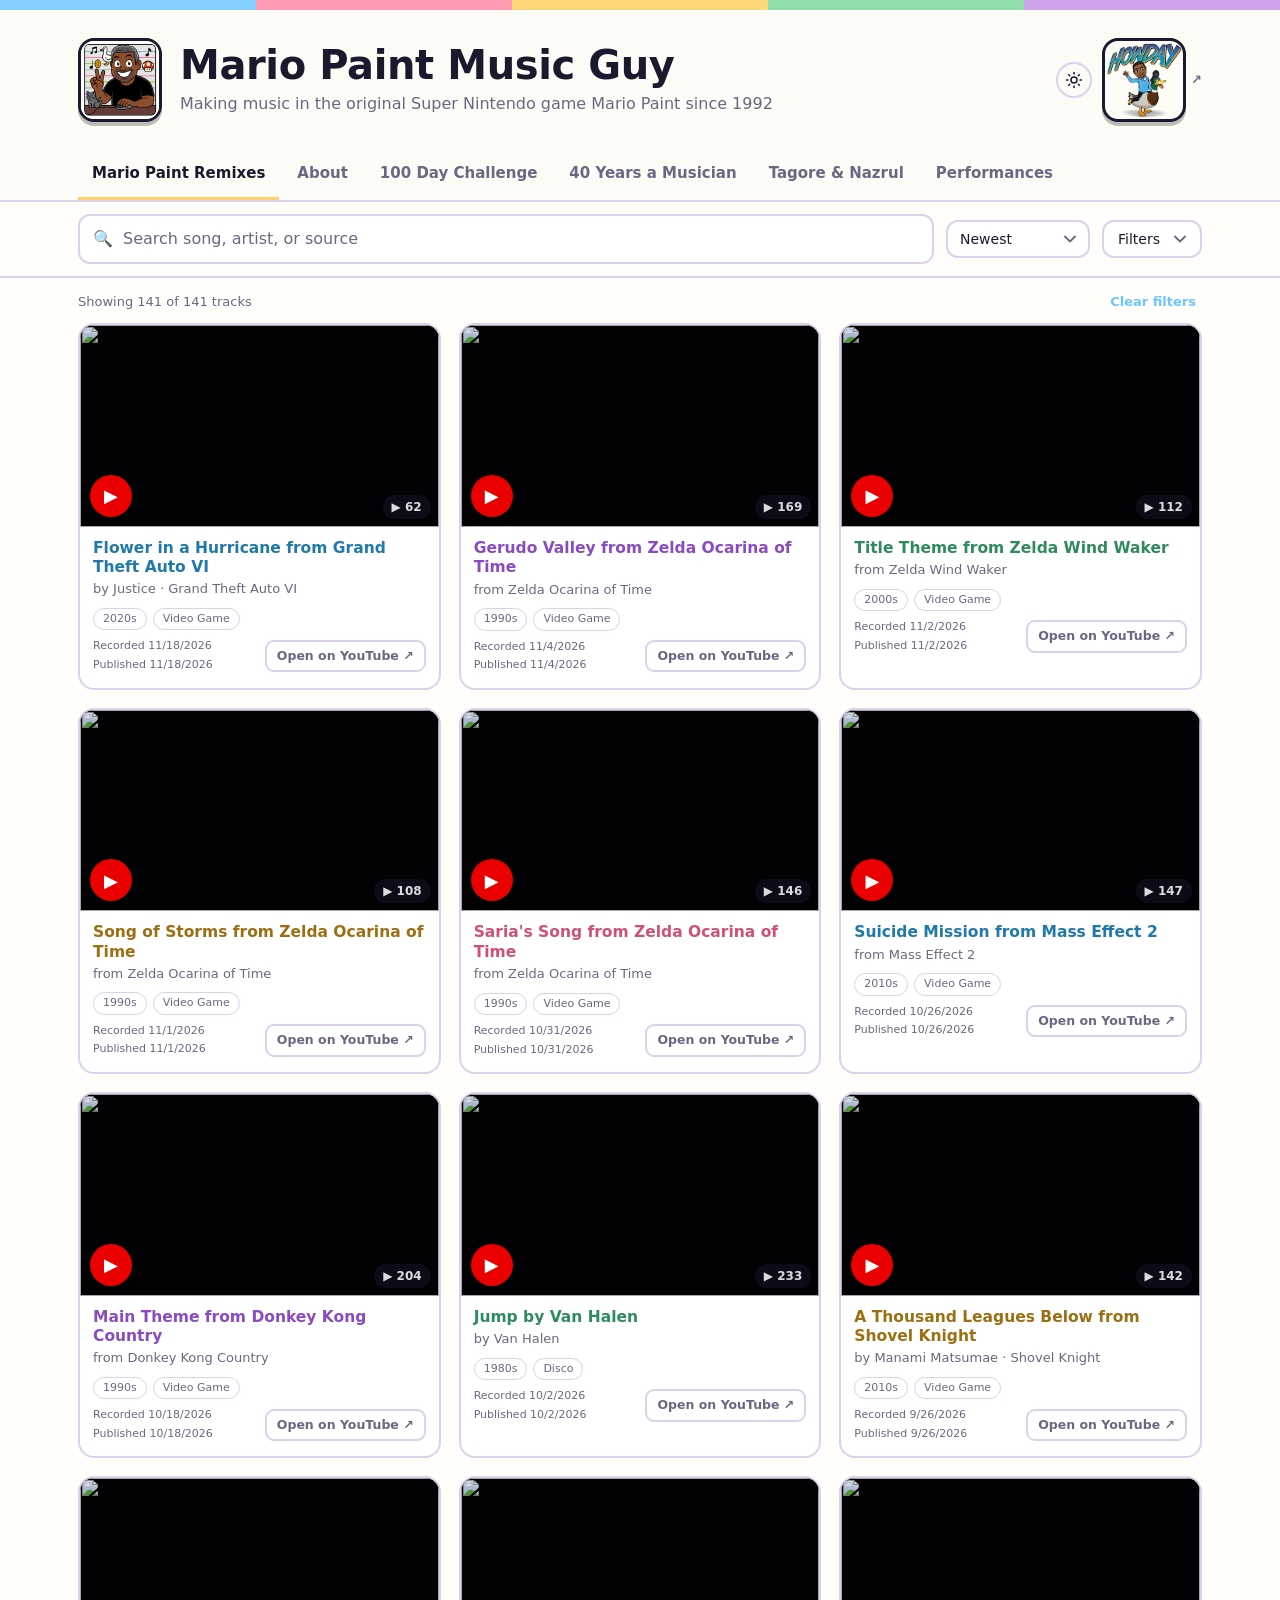
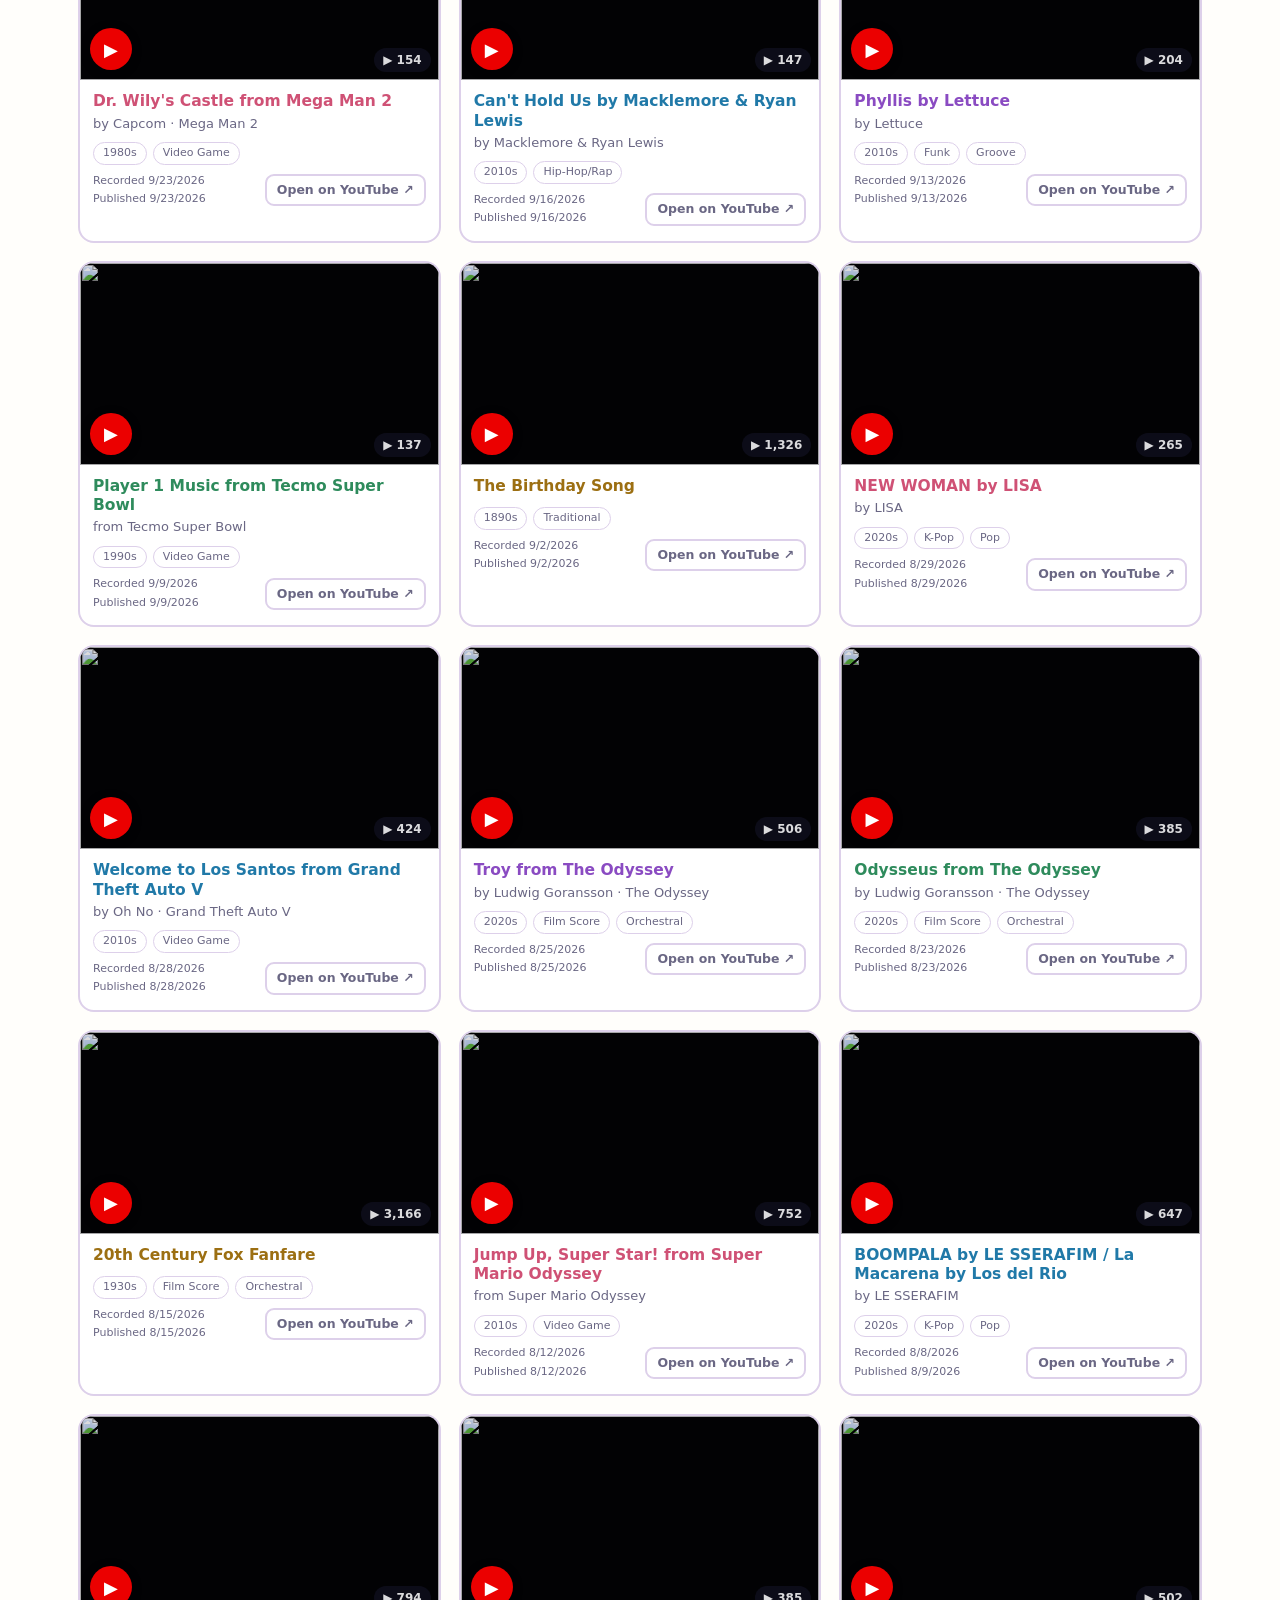
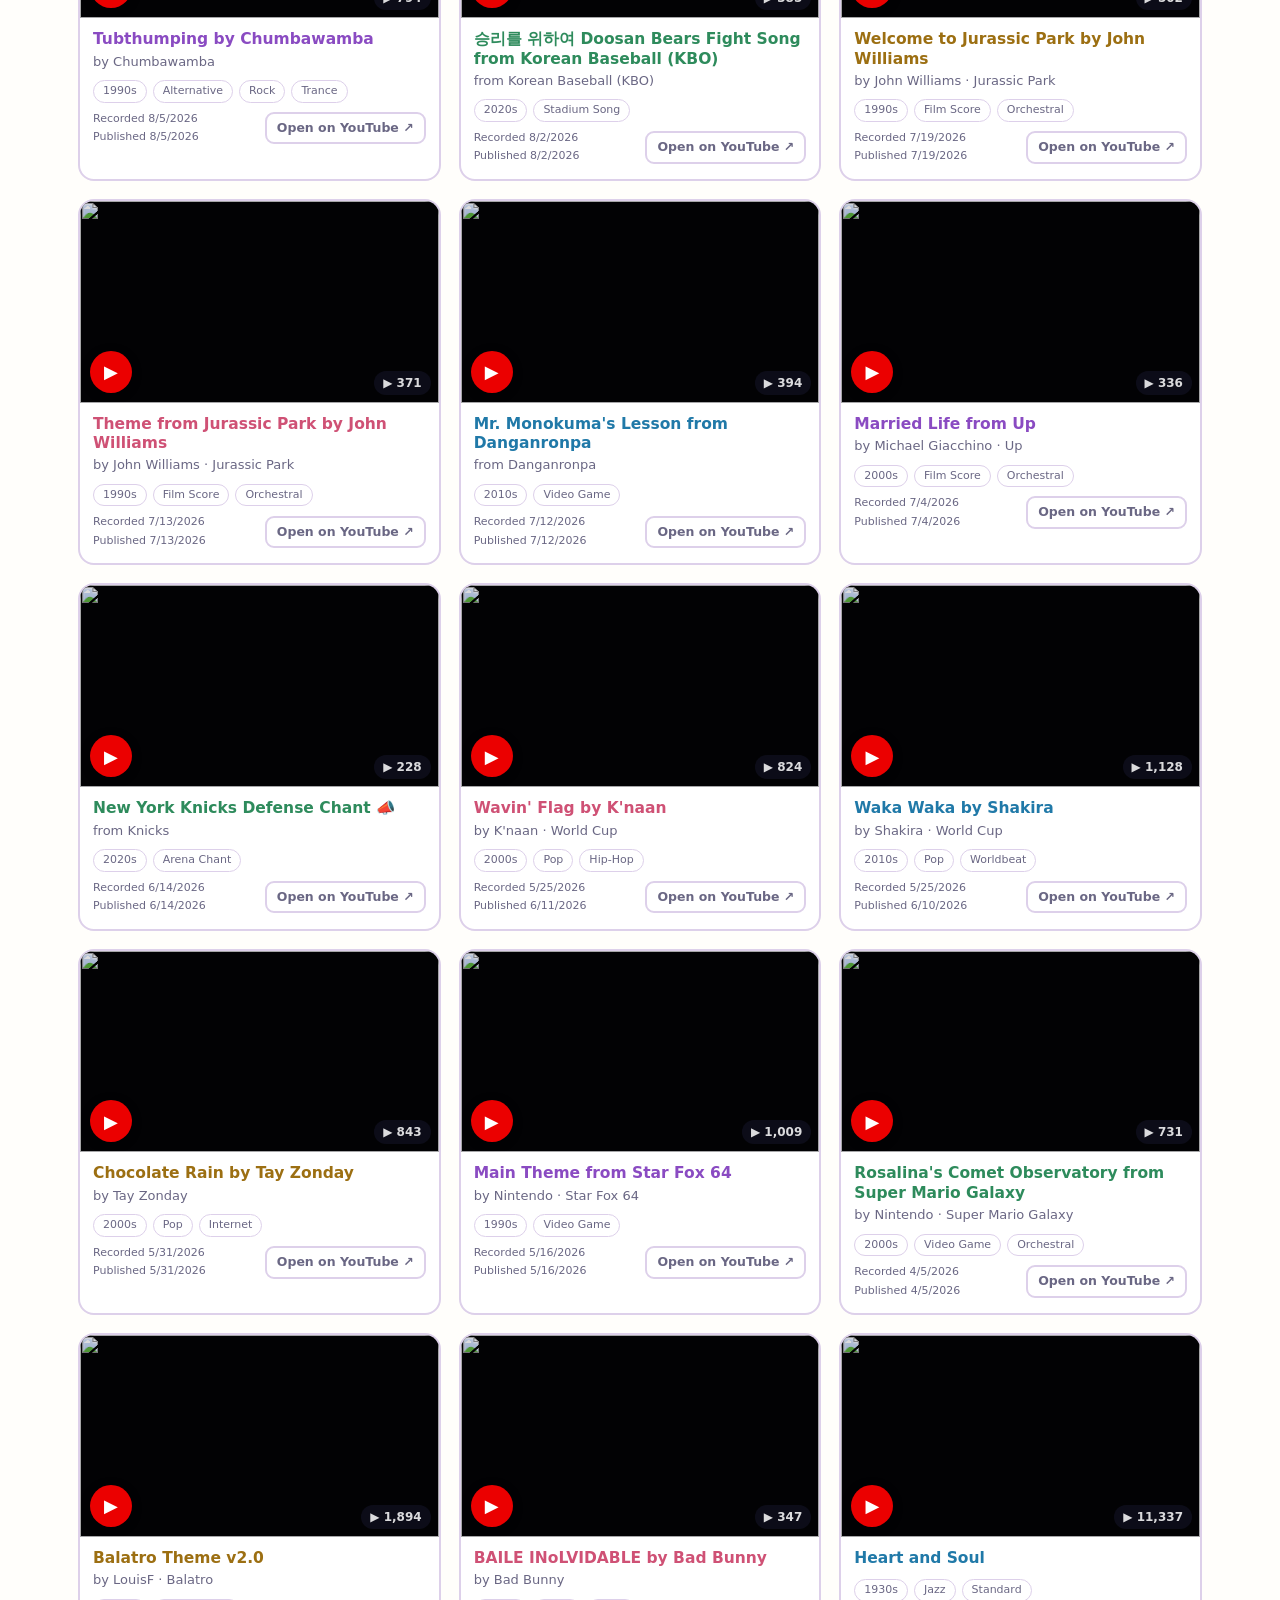
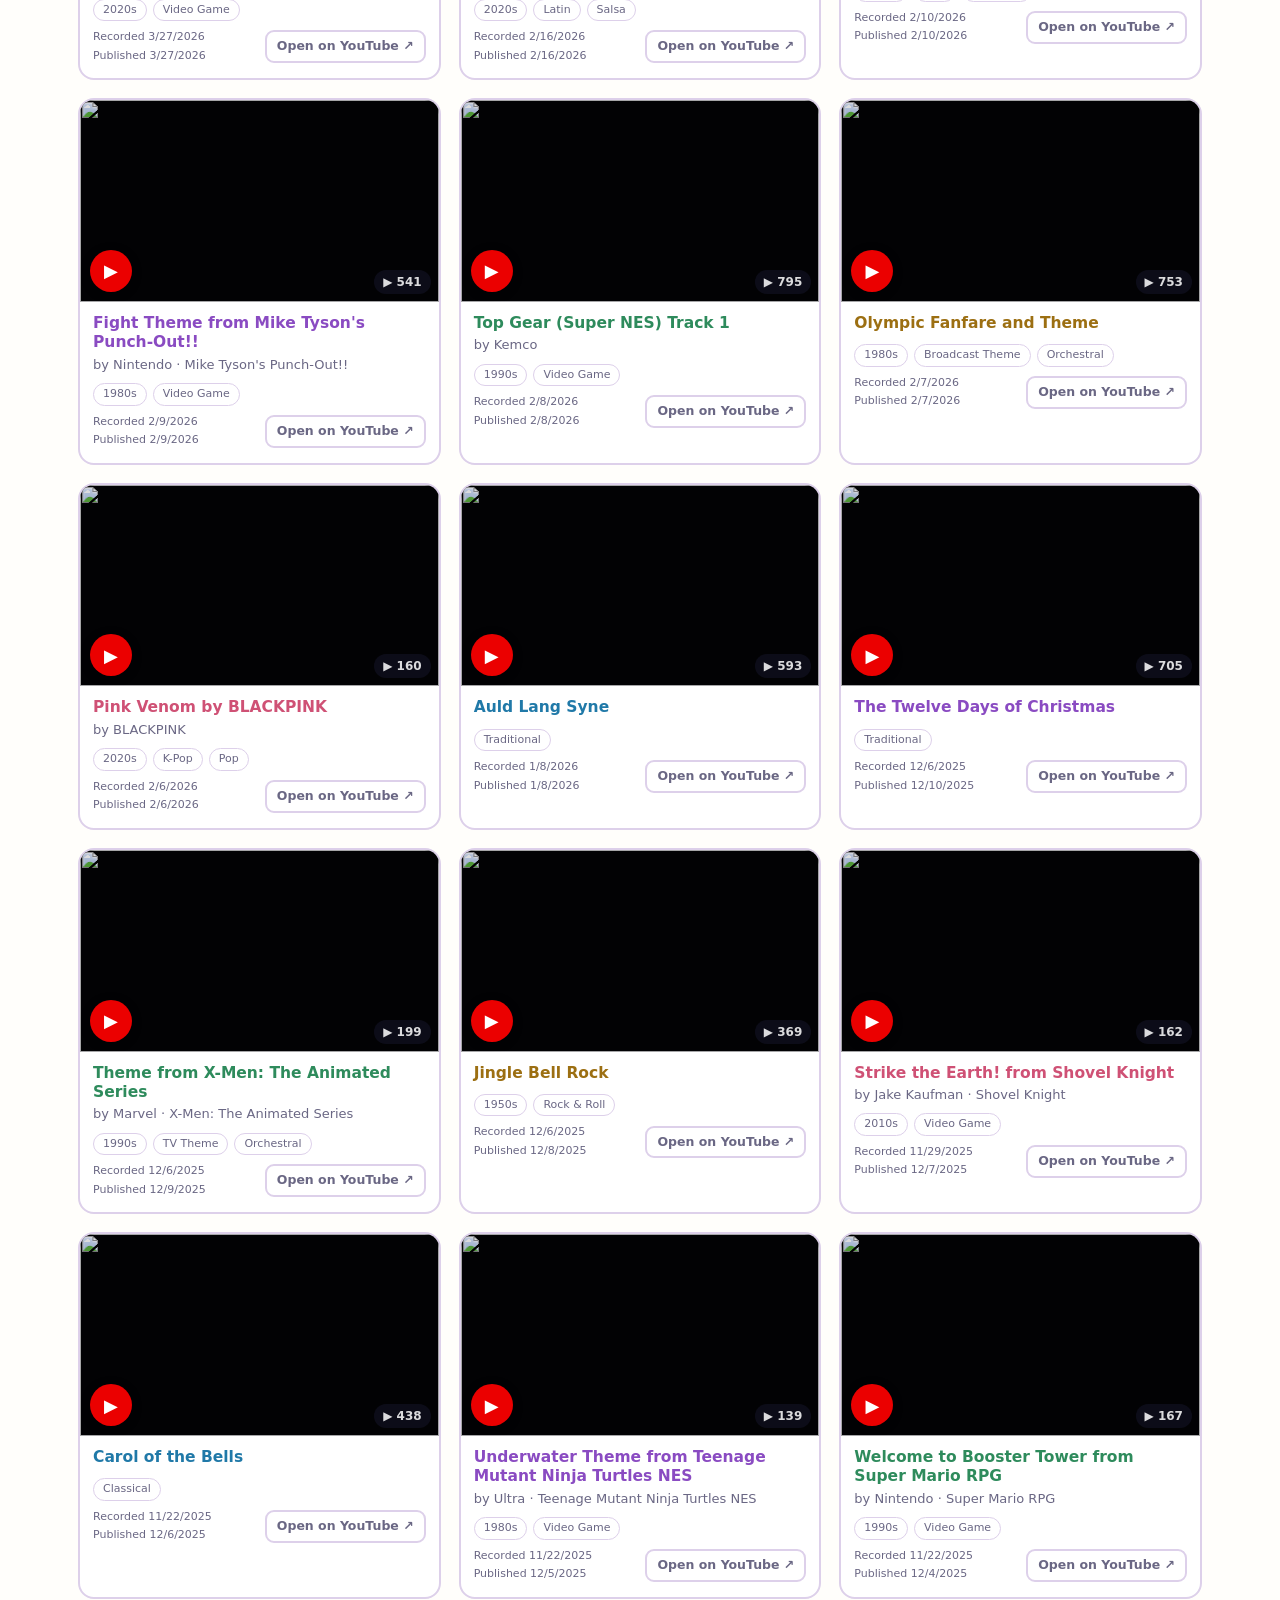
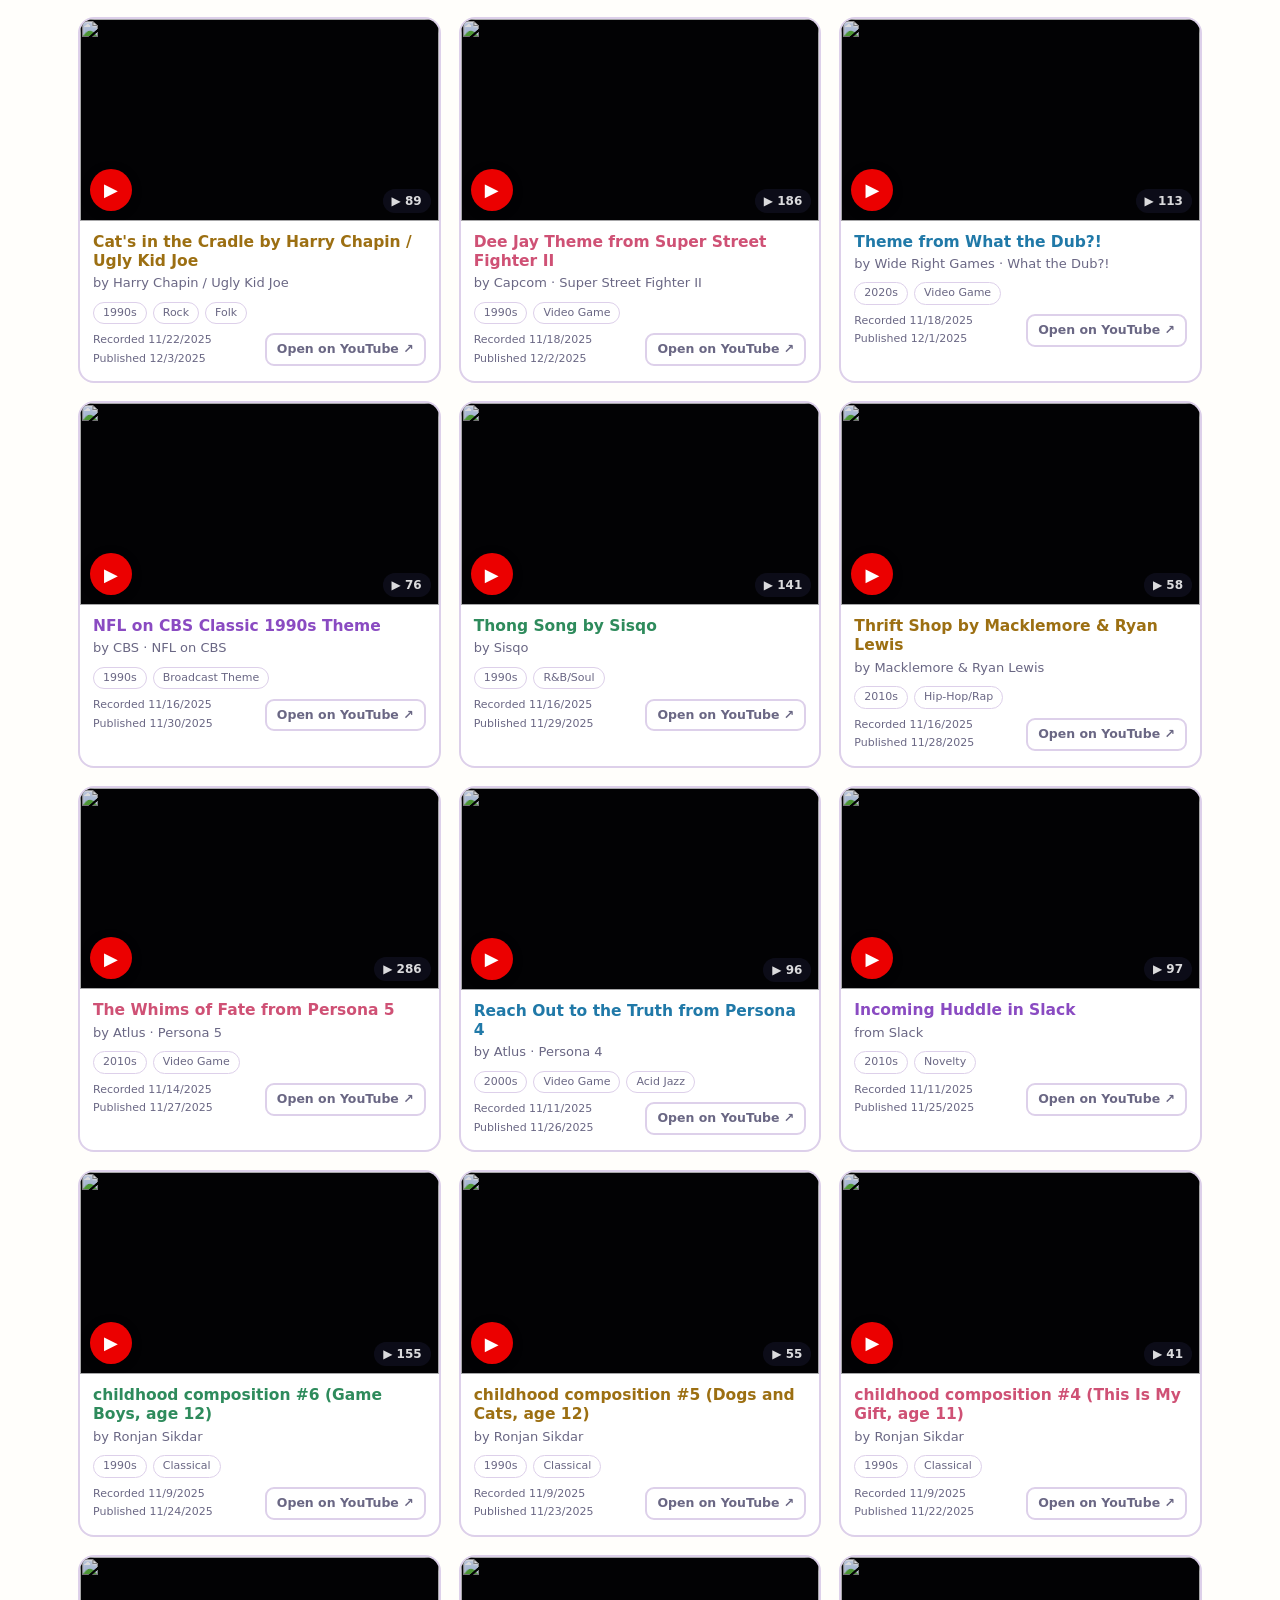
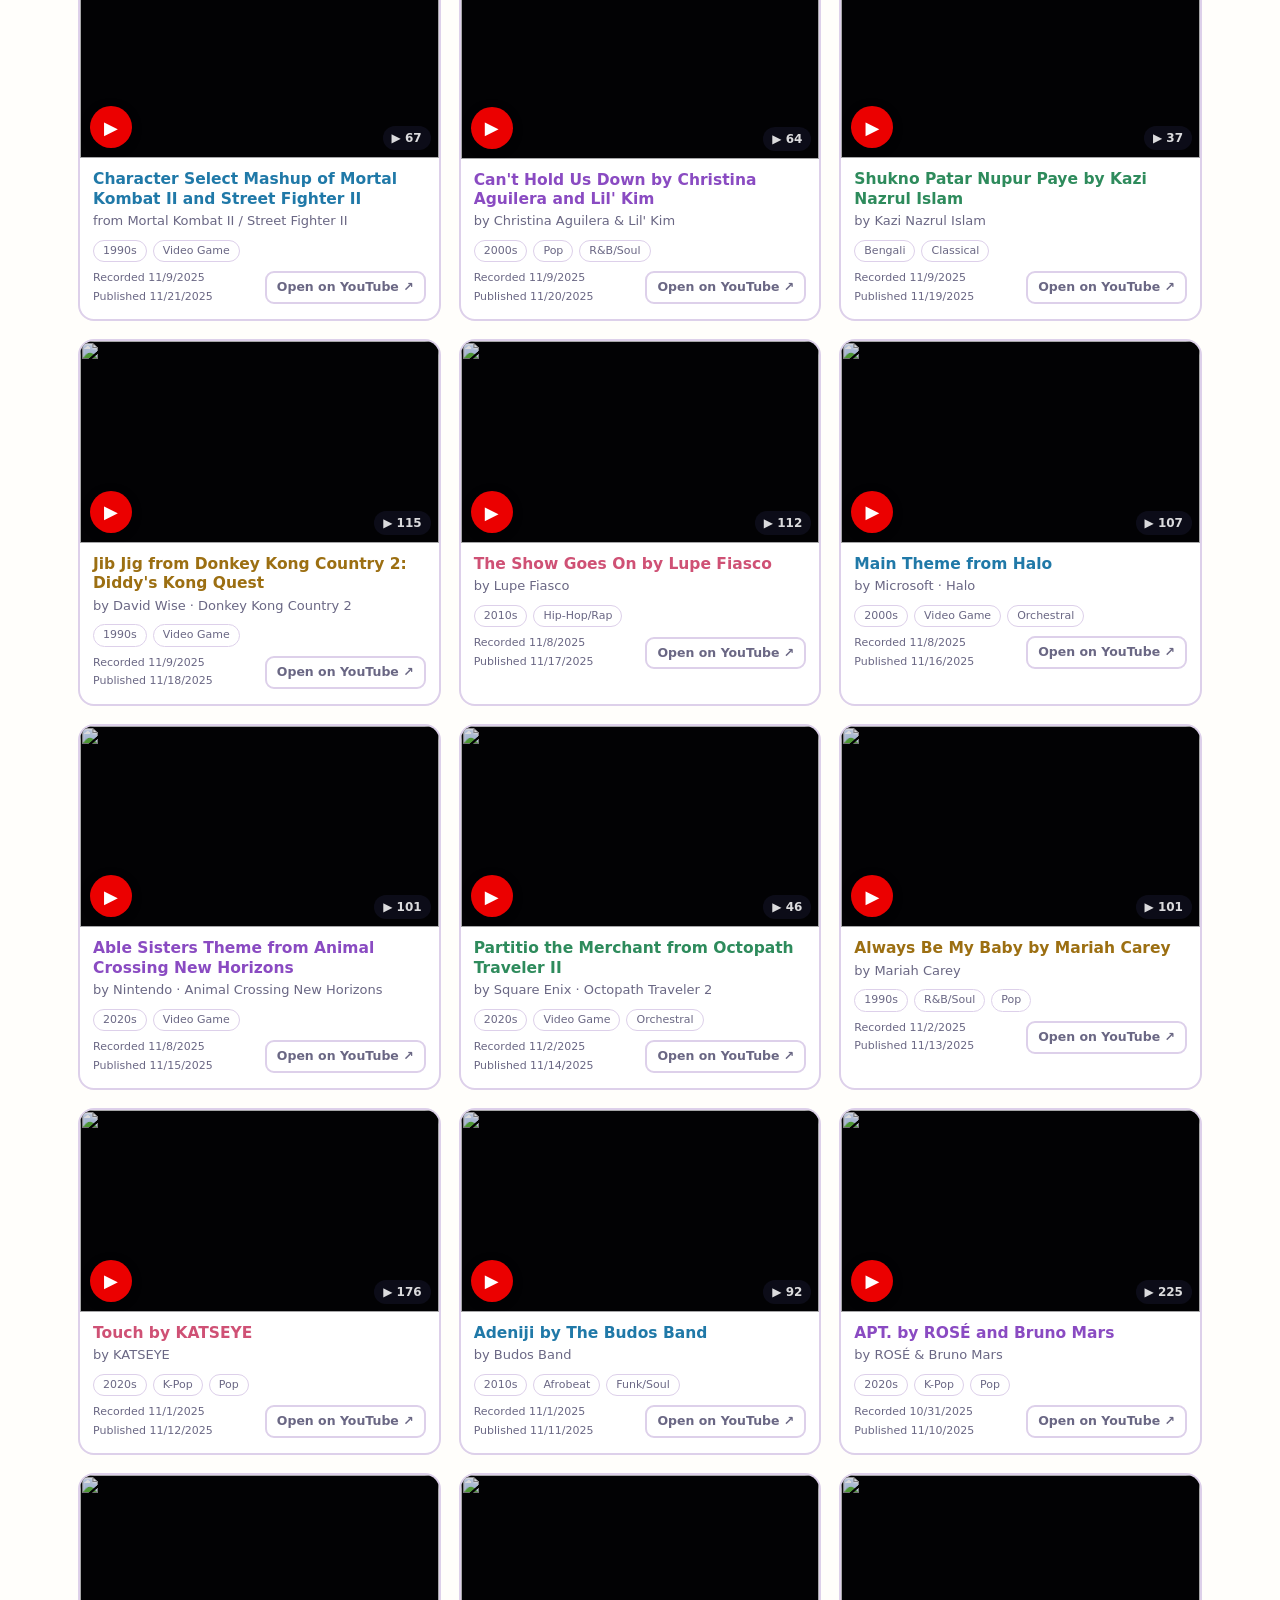
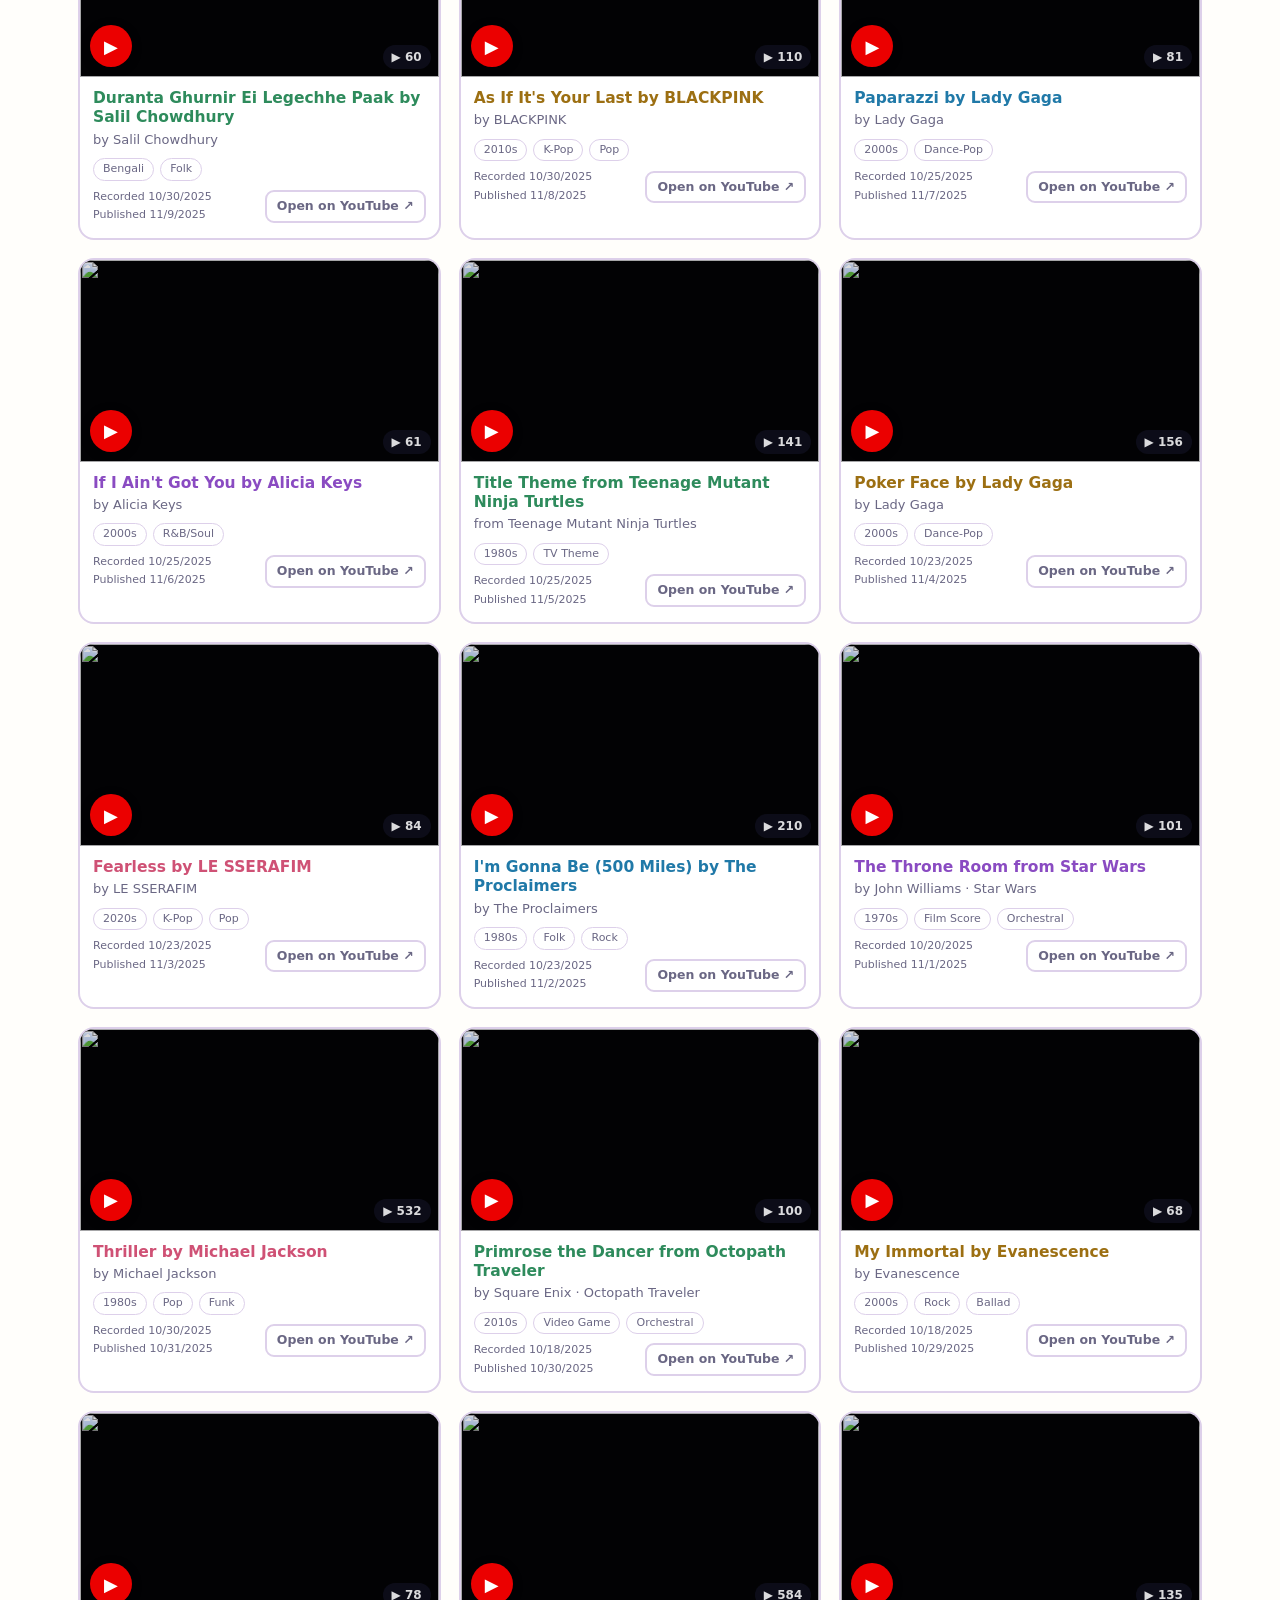
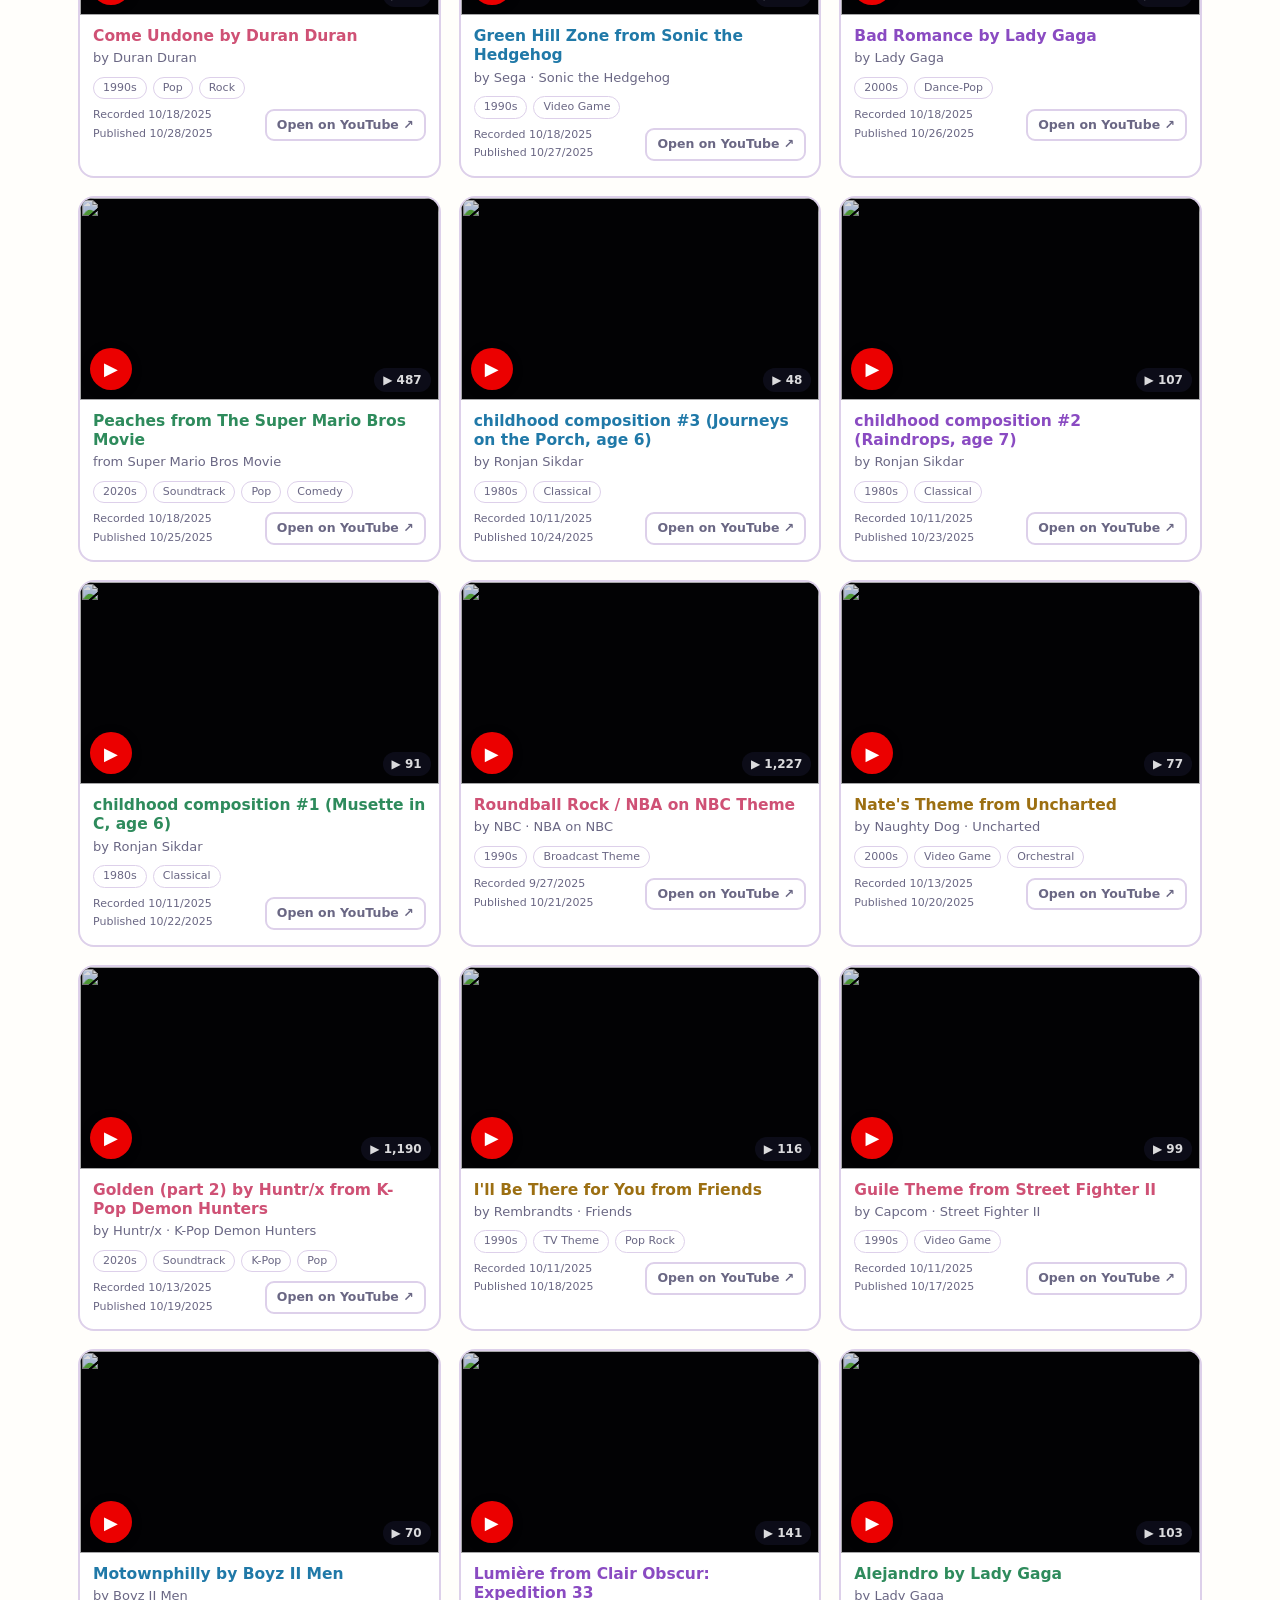
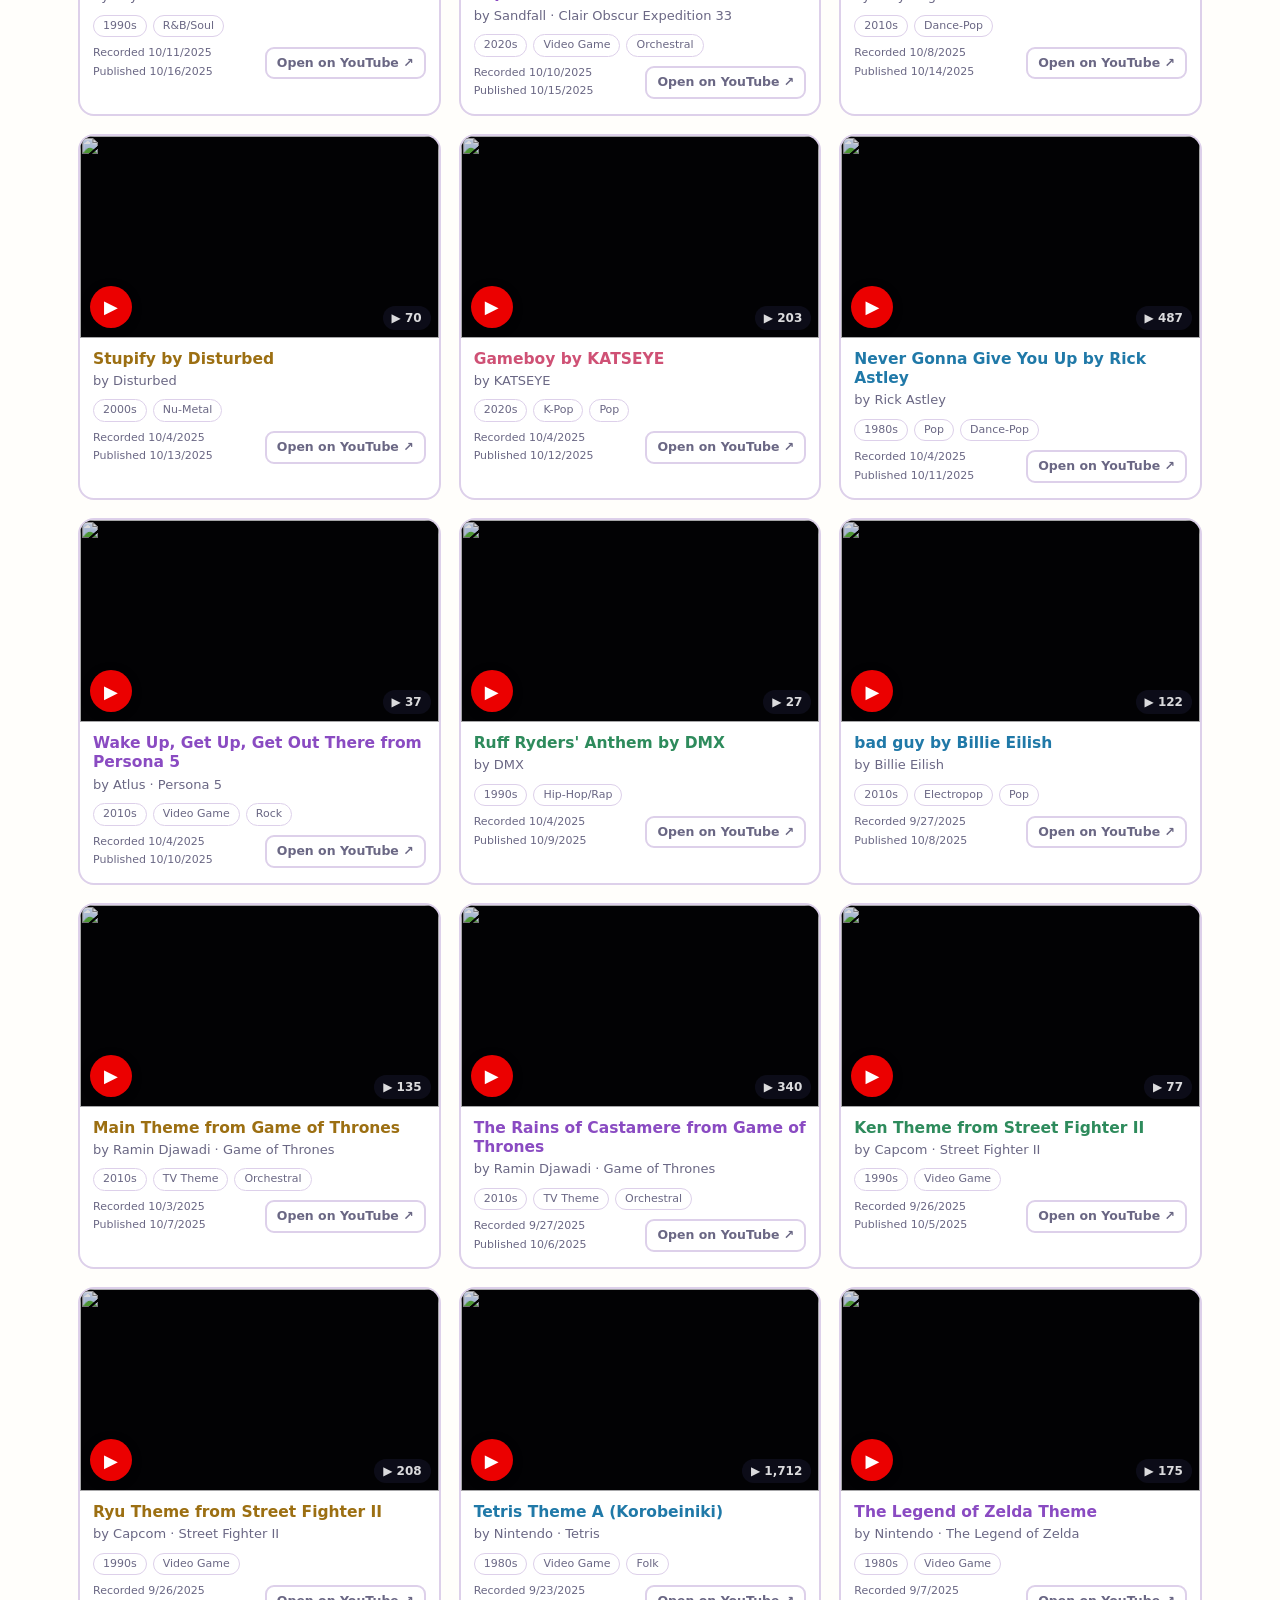
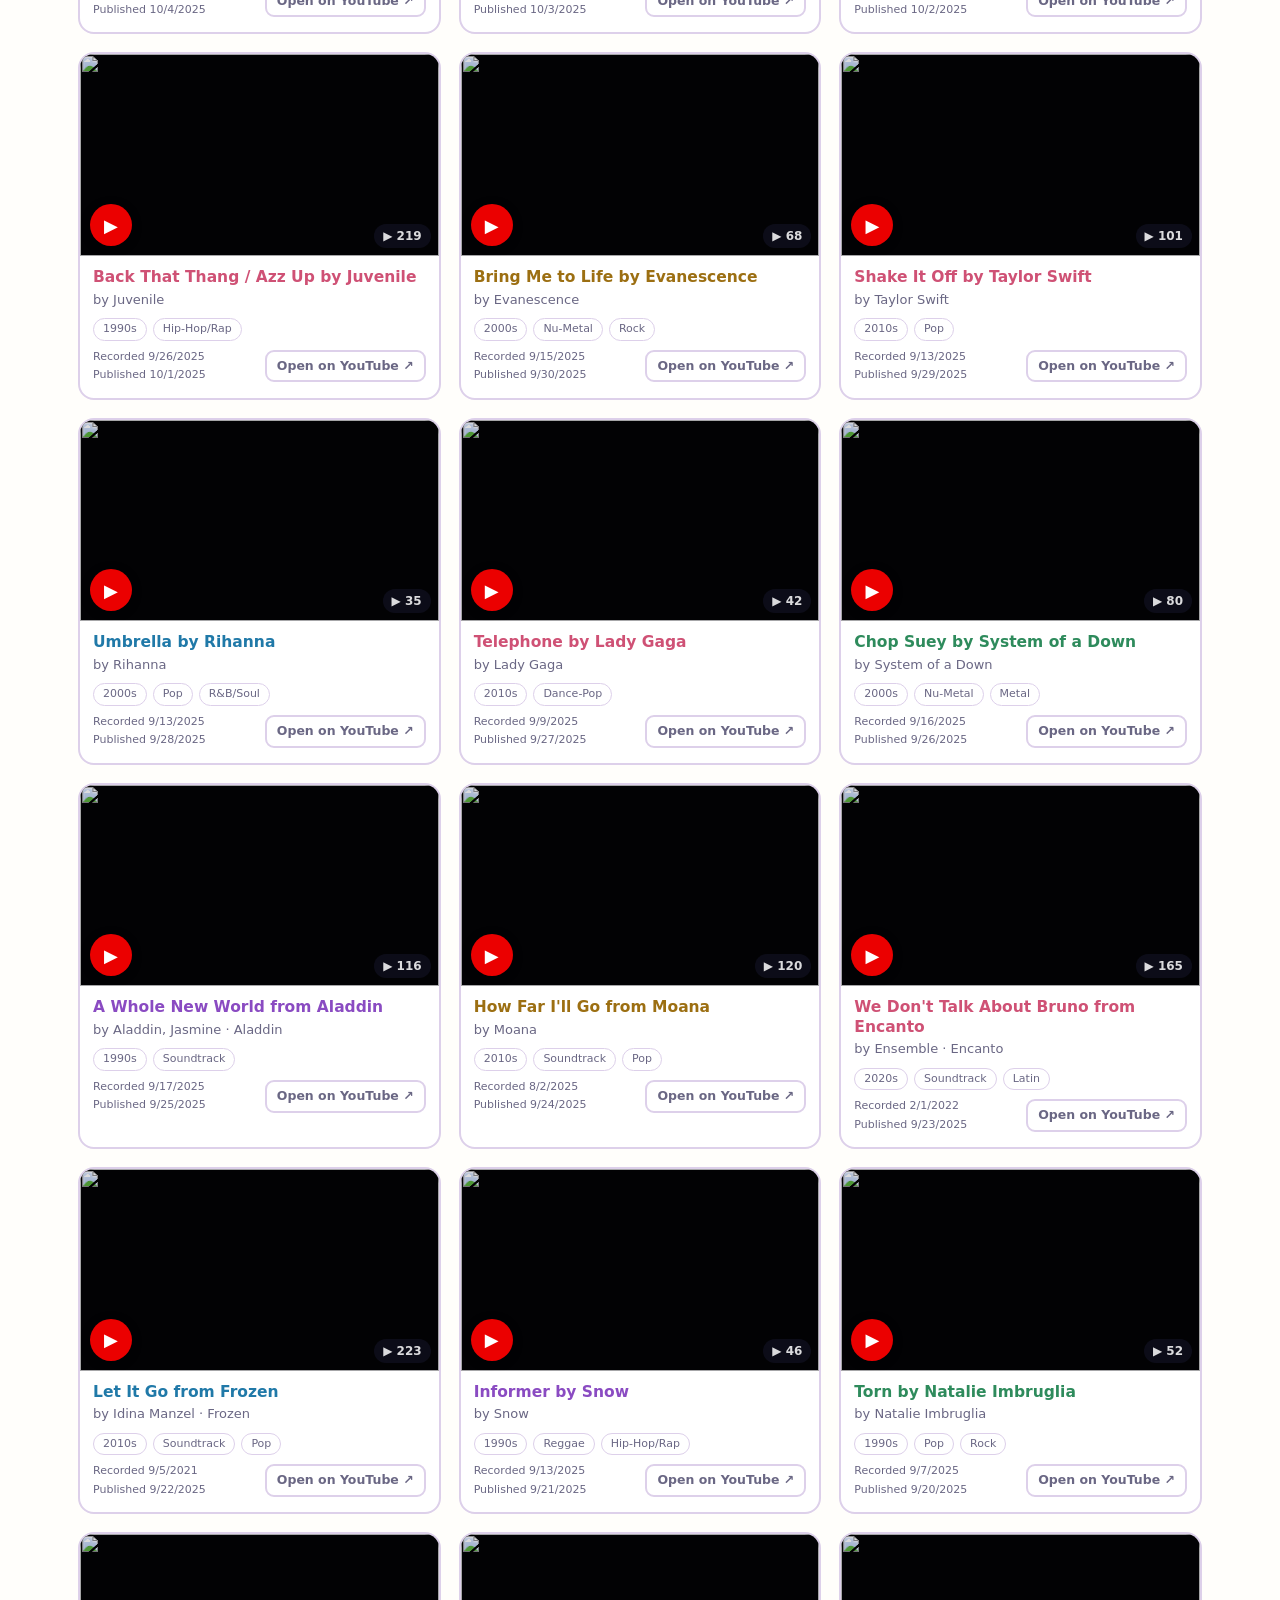
==== commit 29534988: "Daily view refresh" ====
--- a/index.html
+++ b/index.html
@@ -67,7 +67,7 @@
 <footer>&copy; Mario Paint Music Guy &middot; <a href="https://www.youtube.com/@MarioPaintMusicGuy" target="_blank" rel="noopener">YouTube</a></footer>
 
 <script>
-const CATALOG = [{"song": "Heart and Soul", "artist": "", "source": "", "category": "Standard", "recorded": "2026-02-10", "published": "2026-02-10", "regId": "2ueKLlIzvfw", "shortId": "Wr3426R2j0g", "regViews": 11027, "shortViews": 310, "genres": ["Jazz", "Standard"], "decade": "1930s", "collections": [], "franchises": [], "archive": false}, {"song": "20th Century Fox Fanfare", "artist": "", "source": "", "category": "Movie", "recorded": "2026-08-15", "published": "2026-08-15", "regId": "sevMxQVVUDM", "shortId": "JgmWVmT6y0I", "regViews": 3002, "shortViews": 162, "genres": ["Film Score", "Orchestral"], "decade": "1930s", "collections": ["Movie & TV"], "franchises": [], "archive": false}, {"song": "Balatro Theme v2.0", "artist": "LouisF", "source": "Balatro", "category": "Game", "recorded": "2026-03-27", "published": "2026-03-27", "regId": "3yrPUi-ESMI", "shortId": "", "regViews": 1894, "shortViews": null, "genres": ["Video Game"], "decade": "2020s", "collections": [], "franchises": ["Balatro"], "archive": false}, {"song": "Tetris Theme A (Korobeiniki)", "artist": "Nintendo", "source": "Tetris", "category": "Game", "recorded": "2025-09-23", "published": "2025-10-03", "regId": "H_ZbOxNmlis", "shortId": "", "regViews": 1712, "shortViews": null, "genres": ["Video Game", "Folk"], "decade": "1980s", "collections": [], "franchises": ["Nintendo"], "archive": false}, {"song": "The Birthday Song", "artist": "", "source": "", "category": "Standard", "recorded": "2026-09-02", "published": "2026-09-02", "regId": "ES9xTOsCjaQ", "shortId": "R65C-DaXrLw", "regViews": 1275, "shortViews": 51, "genres": ["Traditional"], "decade": "1890s", "collections": [], "franchises": [], "archive": false}, {"song": "Golden by Huntr/x from K-Pop Demon Hunters", "artist": "Huntr/x", "source": "K-Pop Demon Hunters", "category": "Movie", "recorded": "2025-08-21", "published": "2025-09-02", "regId": "4ZWilVUmlLQ", "shortId": "uCRMGy0MFsE", "regViews": 1174, "shortViews": 114, "genres": ["Soundtrack", "K-Pop", "Pop"], "decade": "2020s", "collections": ["Movie & TV"], "franchises": ["K-Pop Demon Hunters"], "archive": false}, {"song": "Roundball Rock / NBA on NBC Theme", "artist": "NBC", "source": "NBA on NBC", "category": "Sports", "recorded": "2025-09-27", "published": "2025-10-21", "regId": "bncDzcIEq9Q", "shortId": "Cq3W-0Tt3R0", "regViews": 1156, "shortViews": 67, "genres": ["Broadcast Theme"], "decade": "1990s", "collections": ["Sports"], "franchises": [], "archive": false}, {"song": "Golden (part 2) by Huntr/x from K-Pop Demon Hunters", "artist": "Huntr/x", "source": "K-Pop Demon Hunters", "category": "Movie", "recorded": "2025-10-13", "published": "2025-10-19", "regId": "SF5gaCYobFs", "shortId": "BbsMTj_1z6Y", "regViews": 1145, "shortViews": 43, "genres": ["Soundtrack", "K-Pop", "Pop"], "decade": "2020s", "collections": ["Movie & TV"], "franchises": ["K-Pop Demon Hunters"], "archive": false}, {"song": "Waka Waka by Shakira", "artist": "Shakira", "source": "World Cup", "category": "Sports", "recorded": "2026-05-25", "published": "2026-06-10", "regId": "WDuNkzxXZJU", "shortId": "nCUYQvqSnLo", "regViews": 1081, "shortViews": 47, "genres": ["Pop", "Worldbeat"], "decade": "2010s", "collections": ["Sports"], "franchises": ["World Cup"], "archive": false}, {"song": "Main Theme from Star Fox 64", "artist": "Nintendo", "source": "Star Fox 64", "category": "Game", "recorded": "2026-05-16", "published": "2026-05-16", "regId": "3b-SNGbLce8", "shortId": "", "regViews": 1009, "shortViews": null, "genres": ["Video Game"], "decade": "1990s", "collections": [], "franchises": ["Nintendo"], "archive": false}, {"song": "Soda Pop by Saja Boys from K-Pop Demon Hunters", "artist": "Saja Boys", "source": "K-Pop Demon Hunters", "category": "Movie", "recorded": "2025-08-21", "published": "2025-09-03", "regId": "pqCuLL25n6A", "shortId": "fSdLHXrg5AI", "regViews": 867, "shortViews": 60, "genres": ["Soundtrack", "K-Pop", "Pop"], "decade": "2020s", "collections": ["Movie & TV"], "franchises": ["K-Pop Demon Hunters"], "archive": false}, {"song": "Sunday Night Football Theme / NFL on NBC (with instrument layer build)", "artist": "NBC", "source": "NFL on NBC", "category": "Sports", "recorded": "2025-09-03", "published": "2025-09-04", "regId": "ODpYoeWWM_s", "shortId": "igqPYNcxgRw", "regViews": 858, "shortViews": 67, "genres": ["Broadcast Theme"], "decade": "2000s", "collections": ["Sports"], "franchises": [], "archive": false}, {"song": "Wavin' Flag by K'naan", "artist": "K'naan", "source": "World Cup", "category": "Sports", "recorded": "2026-05-25", "published": "2026-06-11", "regId": "sng3wLvk4Yg", "shortId": "32qicB0bze4", "regViews": 802, "shortViews": 22, "genres": ["Pop", "Hip-Hop"], "decade": "2000s", "collections": ["Sports"], "franchises": ["World Cup"], "archive": false}, {"song": "Top Gear (Super NES) Track 1", "artist": "Kemco", "source": "", "category": "Game", "recorded": "2026-02-08", "published": "2026-02-08", "regId": "xOwlTm9WJ_E", "shortId": "", "regViews": 795, "shortViews": null, "genres": ["Video Game"], "decade": "1990s", "collections": [], "franchises": [], "archive": false}, {"song": "Tubthumping by Chumbawamba", "artist": "Chumbawamba", "source": "", "category": "Cover", "recorded": "2026-08-05", "published": "2026-08-05", "regId": "V7dY8bz9oFQ", "shortId": "", "regViews": 794, "shortViews": null, "genres": ["Alternative", "Rock", "Trance"], "decade": "1990s", "collections": [], "franchises": ["Chumbawamba"], "archive": false}, {"song": "Chocolate Rain by Tay Zonday", "artist": "Tay Zonday", "source": "", "category": "Cover", "recorded": "2026-05-31", "published": "2026-05-31", "regId": "llSHX7nzeEg", "shortId": "b7Lk6gFHze0", "regViews": 769, "shortViews": 74, "genres": ["Pop", "Internet"], "decade": "2000s", "collections": [], "franchises": [], "archive": false}, {"song": "Olympic Fanfare and Theme", "artist": "", "source": "", "category": "Sports", "recorded": "2026-02-07", "published": "2026-02-07", "regId": "QzsrSvFwsXk", "shortId": "", "regViews": 753, "shortViews": null, "genres": ["Broadcast Theme", "Orchestral"], "decade": "1980s", "collections": ["Sports"], "franchises": [], "archive": false}, {"song": "Rosalina's Comet Observatory from Super Mario Galaxy", "artist": "Nintendo", "source": "Super Mario Galaxy", "category": "Game", "recorded": "2026-04-05", "published": "2026-04-05", "regId": "essdTcbAdUg", "shortId": "", "regViews": 731, "shortViews": null, "genres": ["Video Game", "Orchestral"], "decade": "2000s", "collections": [], "franchises": ["Nintendo"], "archive": false}, {"song": "The Twelve Days of Christmas", "artist": "", "source": "", "category": "Holiday", "recorded": "2025-12-06", "published": "2025-12-10", "regId": "M8LcDn4JFUI", "shortId": "", "regViews": 704, "shortViews": null, "genres": ["Traditional"], "decade": "", "collections": ["Holiday"], "franchises": [], "archive": false}, {"song": "Jump Up, Super Star! from Super Mario Odyssey", "artist": "", "source": "Super Mario Odyssey", "category": "Game", "recorded": "2026-08-12", "published": "2026-08-12", "regId": "a2CiicVmY1s", "shortId": "1sTVZLxGuko", "regViews": 636, "shortViews": 116, "genres": ["Video Game"], "decade": "2010s", "collections": [], "franchises": [], "archive": false}, {"song": "BOOMPALA by LE SSERAFIM / La Macarena by Los del Rio", "artist": "LE SSERAFIM", "source": "", "category": "K-Pop", "recorded": "2026-08-08", "published": "2026-08-09", "regId": "Q9eVc2QR40Q", "shortId": "5sviO1mfnkc", "regViews": 628, "shortViews": 19, "genres": ["K-Pop", "Pop"], "decade": "2020s", "collections": [], "franchises": ["LE SSERAFIM"], "archive": false}, {"song": "Auld Lang Syne", "artist": "", "source": "", "category": "Holiday", "recorded": "2026-01-08", "published": "2026-01-08", "regId": "dFD6bGnLXkQ", "shortId": "", "regViews": 593, "shortViews": null, "genres": ["Traditional"], "decade": "", "collections": ["Holiday"], "franchises": [], "archive": false}, {"song": "Green Hill Zone from Sonic the Hedgehog", "artist": "Sega", "source": "Sonic the Hedgehog", "category": "Game", "recorded": "2025-10-18", "published": "2025-10-27", "regId": "-ow5G2m-9Qg", "shortId": "", "regViews": 581, "shortViews": null, "genres": ["Video Game"], "decade": "1990s", "collections": [], "franchises": [], "archive": false}, {"song": "Fight Theme from Mike Tyson's Punch-Out!!", "artist": "Nintendo", "source": "Mike Tyson's Punch-Out!!", "category": "Game", "recorded": "2026-02-09", "published": "2026-02-09", "regId": "fMv8ROvErJ0", "shortId": "", "regViews": 541, "shortViews": null, "genres": ["Video Game"], "decade": "1980s", "collections": [], "franchises": ["Nintendo"], "archive": false}, {"song": "Peaches from The Super Mario Bros Movie", "artist": "", "source": "Super Mario Bros Movie", "category": "Game", "recorded": "2025-10-18", "published": "2025-10-25", "regId": "eXWq4ltqSMk", "shortId": "", "regViews": 487, "shortViews": null, "genres": ["Soundtrack", "Pop", "Comedy"], "decade": "2020s", "collections": ["Movie & TV"], "franchises": ["Nintendo"], "archive": false}, {"song": "Never Gonna Give You Up by Rick Astley", "artist": "Rick Astley", "source": "", "category": "Cover", "recorded": "2025-10-04", "published": "2025-10-11", "regId": "FBUEpm3ad-8", "shortId": "", "regViews": 485, "shortViews": null, "genres": ["Pop", "Dance-Pop"], "decade": "1980s", "collections": [], "franchises": [], "archive": false}, {"song": "Welcome to Jurassic Park by John Williams", "artist": "John Williams", "source": "Jurassic Park", "category": "Movie", "recorded": "2026-07-19", "published": "2026-07-19", "regId": "RAtpSmHgvRo", "shortId": "vViqh1fow08", "regViews": 473, "shortViews": 29, "genres": ["Film Score", "Orchestral"], "decade": "1990s", "collections": ["Movie & TV"], "franchises": ["Jurassic Park"], "archive": false}, {"song": "Troy from The Odyssey", "artist": "Ludwig Goransson", "source": "The Odyssey", "category": "Movie", "recorded": "2026-08-25", "published": "2026-08-25", "regId": "8LacGdTzCuA", "shortId": "2RL-9QNIbM4", "regViews": 449, "shortViews": 57, "genres": ["Film Score", "Orchestral"], "decade": "2020s", "collections": ["Movie & TV"], "franchises": ["Ludwig Goransson"], "archive": false}, {"song": "Carol of the Bells", "artist": "", "source": "", "category": "Holiday", "recorded": "2025-11-22", "published": "2025-12-06", "regId": "eLV18SiWft4", "shortId": "", "regViews": 437, "shortViews": null, "genres": ["Classical"], "decade": "", "collections": ["Holiday"], "franchises": [], "archive": false}, {"song": "Thriller by Michael Jackson", "artist": "Michael Jackson", "source": "", "category": "Cover", "recorded": "2025-10-30", "published": "2025-10-31", "regId": "LZkT5AcTcLg", "shortId": "U9bTvbvpY0k", "regViews": 433, "shortViews": 98, "genres": ["Pop", "Funk"], "decade": "1980s", "collections": [], "franchises": [], "archive": false}, {"song": "Welcome to Los Santos from Grand Theft Auto V", "artist": "Oh No", "source": "Grand Theft Auto V", "category": "Game", "recorded": "2026-08-28", "published": "2026-08-28", "regId": "x6q19b8PwU4", "shortId": "QejbVfzxVxw", "regViews": 404, "shortViews": 20, "genres": ["Video Game"], "decade": "2010s", "collections": [], "franchises": ["Grand Theft Auto"], "archive": false}, {"song": "Mr. Monokuma's Lesson from Danganronpa", "artist": "", "source": "Danganronpa", "category": "Game", "recorded": "2026-07-12", "published": "2026-07-12", "regId": "CAdpdeIRv8s", "shortId": "", "regViews": 394, "shortViews": null, "genres": ["Video Game"], "decade": "2010s", "collections": [], "franchises": ["Danganronpa"], "archive": false}, {"song": "Super Mario Bros Theme", "artist": "Nintendo", "source": "Super Mario Bros", "category": "Game", "recorded": "2025-08-31", "published": "2025-09-12", "regId": "1nHFPyLbXbU", "shortId": "", "regViews": 377, "shortViews": null, "genres": ["Video Game"], "decade": "1980s", "collections": [], "franchises": ["Nintendo"], "archive": false}, {"song": "Jingle Bell Rock", "artist": "", "source": "", "category": "Holiday", "recorded": "2025-12-06", "published": "2025-12-08", "regId": "GD8x5QDlXgI", "shortId": "", "regViews": 369, "shortViews": null, "genres": ["Rock & Roll"], "decade": "1950s", "collections": ["Holiday"], "franchises": [], "archive": false}, {"song": "승리를 위하여 Doosan Bears Fight Song from Korean Baseball (KBO)", "artist": "", "source": "Korean Baseball (KBO)", "category": "Sports", "recorded": "2026-08-02", "published": "2026-08-02", "regId": "YFeqXMWJh64", "shortId": "GFjJGHFkQLg", "regViews": 368, "shortViews": 16, "genres": ["Stadium Song"], "decade": "2020s", "collections": ["Sports"], "franchises": ["Doosan Bears"], "archive": false}, {"song": "Odysseus from The Odyssey", "artist": "Ludwig Goransson", "source": "The Odyssey", "category": "Movie", "recorded": "2026-08-23", "published": "2026-08-23", "regId": "2rXGOfZ6SdI", "shortId": "hZyVNPP6R7Y", "regViews": 361, "shortViews": 24, "genres": ["Film Score", "Orchestral"], "decade": "2020s", "collections": ["Movie & TV"], "franchises": ["Ludwig Goransson"], "archive": false}, {"song": "BAILE INoLVIDABLE by Bad Bunny", "artist": "Bad Bunny", "source": "", "category": "Cover", "recorded": "2026-02-16", "published": "2026-02-16", "regId": "35HM68g6asU", "shortId": "_V_C0Pkk02Y", "regViews": 331, "shortViews": 12, "genres": ["Latin", "Salsa"], "decade": "2020s", "collections": [], "franchises": [], "archive": false}, {"song": "Theme from Jurassic Park by John Williams", "artist": "John Williams", "source": "Jurassic Park", "category": "Movie", "recorded": "2026-07-13", "published": "2026-07-13", "regId": "HYxP_cm7UPs", "shortId": "cZ_G0JtVFNY", "regViews": 321, "shortViews": 49, "genres": ["Film Score", "Orchestral"], "decade": "1990s", "collections": ["Movie & TV"], "franchises": ["Jurassic Park"], "archive": false}, {"song": "Married Life from Up", "artist": "Michael Giacchino", "source": "Up", "category": "Disney", "recorded": "2026-07-04", "published": "2026-07-04", "regId": "kYTftHHddaw", "shortId": "ewetfIp8flo", "regViews": 293, "shortViews": 42, "genres": ["Film Score", "Orchestral"], "decade": "2000s", "collections": ["Disney"], "franchises": [], "archive": false}, {"song": "The Rains of Castamere from Game of Thrones", "artist": "Ramin Djawadi", "source": "Game of Thrones", "category": "TV", "recorded": "2025-09-27", "published": "2025-10-06", "regId": "zT5SM5R38_w", "shortId": "rBSF42hB5GM", "regViews": 290, "shortViews": 50, "genres": ["TV Theme", "Orchestral"], "decade": "2010s", "collections": ["Movie & TV"], "franchises": ["Game of Thrones"], "archive": false}, {"song": "How It's Done by Huntr/x from K-Pop Demon Hunters", "artist": "Huntr/x", "source": "K-Pop Demon Hunters", "category": "Movie", "recorded": "2025-08-23", "published": "2025-09-09", "regId": "qyTQlQZYNC4", "shortId": "MCcJ6F1lzNM", "regViews": 287, "shortViews": 22, "genres": ["Soundtrack", "K-Pop", "Pop"], "decade": "2020s", "collections": ["Movie & TV"], "franchises": ["K-Pop Demon Hunters"], "archive": false}, {"song": "NFL on FOX Theme (with instrument layer build)", "artist": "FOX", "source": "NFL on FOX", "category": "Sports", "recorded": "2025-09-06", "published": "2025-09-07", "regId": "NL6EQAy2Z1I", "shortId": "YRnrwNBA6XQ", "regViews": 274, "shortViews": 34, "genres": ["Broadcast Theme"], "decade": "1990s", "collections": ["Sports"], "franchises": [], "archive": false}, {"song": "Takedown by Huntr/x from K-Pop Demon Hunters", "artist": "Huntr/x", "source": "K-Pop Demon Hunters", "category": "Movie", "recorded": "2025-08-24", "published": "2025-09-10", "regId": "_o-PGevel_U", "shortId": "JW3lEXcboSk", "regViews": 249, "shortViews": 51, "genres": ["Soundtrack", "K-Pop", "Pop"], "decade": "2020s", "collections": ["Movie & TV"], "franchises": ["K-Pop Demon Hunters"], "archive": false}, {"song": "NEW WOMAN by LISA", "artist": "LISA", "source": "LISA", "category": "K-Pop", "recorded": "2026-08-29", "published": "2026-08-29", "regId": "OPScjBS_sZg", "shortId": "GIi-4_b7tww", "regViews": 237, "shortViews": 28, "genres": ["K-Pop", "Pop"], "decade": "2020s", "collections": [], "franchises": ["LISA"], "archive": false}, {"song": "New York Knicks Defense Chant 📣", "artist": "", "source": "Knicks", "category": "Sports", "recorded": "2026-06-14", "published": "2026-06-14", "regId": "zZ7UECYN-q4", "shortId": "", "regViews": 228, "shortViews": null, "genres": ["Arena Chant"], "decade": "2020s", "collections": ["Sports"], "franchises": [], "archive": false}, {"song": "Jump by Van Halen", "artist": "Van Halen", "source": "", "category": "Rock", "recorded": "2026-10-02", "published": "2026-10-02", "regId": "34YAnh6NsOo", "shortId": "fZBMVpll34I", "regViews": 204, "shortViews": 29, "genres": ["Disco"], "decade": "1980s", "collections": [], "franchises": [], "archive": false}, {"song": "Let It Go from Frozen", "artist": "Idina Manzel", "source": "Frozen", "category": "Disney", "recorded": "2021-09-05", "published": "2025-09-22", "regId": "U-8O2cnjROk", "shortId": "MktePQgCRps", "regViews": 188, "shortViews": 35, "genres": ["Soundtrack", "Pop"], "decade": "2010s", "collections": ["Disney"], "franchises": [], "archive": false}, {"song": "Theme from X-Men: The Animated Series", "artist": "Marvel", "source": "X-Men: The Animated Series", "category": "TV", "recorded": "2025-12-06", "published": "2025-12-09", "regId": "wlZhkwb9DKw", "shortId": "0HRYpgUeWFM", "regViews": 180, "shortViews": 19, "genres": ["TV Theme", "Orchestral"], "decade": "1990s", "collections": ["Movie & TV"], "franchises": [], "archive": false}, {"song": "APT. by ROSÉ and Bruno Mars", "artist": "ROSÉ & Bruno Mars", "source": "", "category": "K-Pop", "recorded": "2025-10-31", "published": "2025-11-10", "regId": "zj4FdQwn6OE", "shortId": "pRiukKIVzIo", "regViews": 178, "shortViews": 47, "genres": ["K-Pop", "Pop"], "decade": "2020s", "collections": [], "franchises": [], "archive": false}, {"song": "The Legend of Zelda Theme", "artist": "Nintendo", "source": "The Legend of Zelda", "category": "Game", "recorded": "2025-09-07", "published": "2025-10-02", "regId": "YKiaRZpxS78", "shortId": "", "regViews": 175, "shortViews": null, "genres": ["Video Game"], "decade": "1980s", "collections": [], "franchises": ["Nintendo"], "archive": false}, {"song": "Phyllis by Lettuce", "artist": "Lettuce", "source": "Lettuce", "category": "Cover", "recorded": "2026-09-13", "published": "2026-09-13", "regId": "N6iZy4ZbN-g", "shortId": "vDXyBtdiQvA", "regViews": 170, "shortViews": 34, "genres": ["Funk", "Groove"], "decade": "2010s", "collections": [], "franchises": [], "archive": false}, {"song": "Welcome to Booster Tower from Super Mario RPG", "artist": "Nintendo", "source": "Super Mario RPG", "category": "Game", "recorded": "2025-11-22", "published": "2025-12-04", "regId": "mp9MLnj21YY", "shortId": "", "regViews": 167, "shortViews": null, "genres": ["Video Game"], "decade": "1990s", "collections": [], "franchises": ["Nintendo"], "archive": false}, {"song": "Touch by KATSEYE", "artist": "KATSEYE", "source": "", "category": "K-Pop", "recorded": "2025-11-01", "published": "2025-11-12", "regId": "yziuGihYVQw", "shortId": "otmO2NEqVVs", "regViews": 163, "shortViews": 13, "genres": ["K-Pop", "Pop"], "decade": "2020s", "collections": [], "franchises": ["KATSEYE"], "archive": false}, {"song": "Strike the Earth! from Shovel Knight", "artist": "Jake Kaufman", "source": "Shovel Knight", "category": "Game", "recorded": "2025-11-29", "published": "2025-12-07", "regId": "kkY1qcy0484", "shortId": "", "regViews": 162, "shortViews": null, "genres": ["Video Game"], "decade": "2010s", "collections": [], "franchises": [], "archive": false}, {"song": "Poker Face by Lady Gaga", "artist": "Lady Gaga", "source": "", "category": "Cover", "recorded": "2025-10-23", "published": "2025-11-04", "regId": "ILjYoc1XbMM", "shortId": "", "regViews": 156, "shortViews": null, "genres": ["Dance-Pop"], "decade": "2000s", "collections": [], "franchises": ["Lady Gaga"], "archive": false}, {"song": "childhood composition #6 (Game Boys, age 12)", "artist": "Ronjan Sikdar", "source": "", "category": "Composition", "recorded": "2025-11-09", "published": "2025-11-24", "regId": "4lY5sBfnzPE", "shortId": "", "regViews": 155, "shortViews": null, "genres": ["Classical"], "decade": "1990s", "collections": ["Original"], "franchises": [], "archive": true}, {"song": "Gameboy by KATSEYE", "artist": "KATSEYE", "source": "", "category": "K-Pop", "recorded": "2025-10-04", "published": "2025-10-12", "regId": "SAO2F1JXAGc", "shortId": "RT-wvSsJHD4", "regViews": 153, "shortViews": 50, "genres": ["K-Pop", "Pop"], "decade": "2020s", "collections": [], "franchises": ["KATSEYE"], "archive": false}, {"song": "Main Theme from Donkey Kong Country", "artist": "", "source": "Donkey Kong Country", "category": "Game", "recorded": "2026-10-18", "published": "2026-10-18", "regId": "-YkgfG7A2o4", "shortId": "TdoY-LmP1HM", "regViews": 149, "shortViews": 55, "genres": ["Video Game"], "decade": "1990s", "collections": [], "franchises": ["Donkey Kong"], "archive": false}, {"song": "Back That Thang / Azz Up by Juvenile", "artist": "Juvenile", "source": "", "category": "Cover", "recorded": "2025-09-26", "published": "2025-10-01", "regId": "PQMScBLyL8s", "shortId": "U0ejNL1ezCM", "regViews": 147, "shortViews": 71, "genres": ["Hip-Hop/Rap"], "decade": "1990s", "collections": [], "franchises": [], "archive": false}, {"song": "What It Sounds Like by Huntr/x from K-Pop Demon Hunters", "artist": "Huntr/x", "source": "K-Pop Demon Hunters", "category": "Movie", "recorded": "2025-08-24", "published": "2025-09-11", "regId": "9gmNsoLC23g", "shortId": "qYSlezRMOf4", "regViews": 143, "shortViews": 18, "genres": ["Soundtrack", "K-Pop", "Pop"], "decade": "2020s", "collections": ["Movie & TV"], "franchises": ["K-Pop Demon Hunters"], "archive": false}, {"song": "I'm Gonna Be (500 Miles) by The Proclaimers", "artist": "The Proclaimers ", "source": "", "category": "Cover", "recorded": "2025-10-23", "published": "2025-11-02", "regId": "B6_nC3DnqVc", "shortId": "XJL7vLJnLOo", "regViews": 140, "shortViews": 70, "genres": ["Folk", "Rock"], "decade": "1980s", "collections": [], "franchises": [], "archive": false}, {"song": "Lumière from Clair Obscur: Expedition 33", "artist": "Sandfall", "source": "Clair Obscur Expedition 33", "category": "Game", "recorded": "2025-10-10", "published": "2025-10-15", "regId": "UhkLBIwMidg", "shortId": "", "regViews": 140, "shortViews": null, "genres": ["Video Game", "Orchestral"], "decade": "2020s", "collections": [], "franchises": [], "archive": false}, {"song": "Underwater Theme from Teenage Mutant Ninja Turtles NES", "artist": "Ultra", "source": "Teenage Mutant Ninja Turtles NES", "category": "Game", "recorded": "2025-11-22", "published": "2025-12-05", "regId": "XdbfbVK6-9o", "shortId": "", "regViews": 139, "shortViews": null, "genres": ["Video Game"], "decade": "1980s", "collections": [], "franchises": [], "archive": false}, {"song": "Pink Venom by BLACKPINK", "artist": "BLACKPINK", "source": "", "category": "K-Pop", "recorded": "2026-02-06", "published": "2026-02-06", "regId": "l1GpExGhvR0", "shortId": "ofaHS5K0-sM", "regViews": 137, "shortViews": 23, "genres": ["K-Pop", "Pop"], "decade": "2020s", "collections": [], "franchises": ["BLACKPINK"], "archive": false}, {"song": "Bad Romance by Lady Gaga", "artist": "Lady Gaga", "source": "", "category": "Cover", "recorded": "2025-10-18", "published": "2025-10-26", "regId": "Uxc972ZjfO0", "shortId": "", "regViews": 135, "shortViews": null, "genres": ["Dance-Pop"], "decade": "2000s", "collections": [], "franchises": ["Lady Gaga"], "archive": false}, {"song": "Dr. Wily's Castle from Mega Man 2", "artist": "Capcom", "source": "Mega Man 2", "category": "Game", "recorded": "2026-09-23", "published": "2026-09-23", "regId": "hmsJV3-ZBQo", "shortId": "Z_WmM7bwLCk", "regViews": 130, "shortViews": 23, "genres": ["Video Game"], "decade": "1980s", "collections": [], "franchises": ["Capcom"], "archive": false}, {"song": "We Don't Talk About Bruno from Encanto", "artist": "Ensemble", "source": "Encanto", "category": "Disney", "recorded": "2022-02-01", "published": "2025-09-23", "regId": "_9WdKdr8_ck", "shortId": "jb5f5HTxwgs", "regViews": 128, "shortViews": 37, "genres": ["Soundtrack", "Latin"], "decade": "2020s", "collections": ["Disney"], "franchises": [], "archive": false}, {"song": "Title Theme from Teenage Mutant Ninja Turtles", "artist": "", "source": "Teenage Mutant Ninja Turtles", "category": "TV", "recorded": "2025-10-25", "published": "2025-11-05", "regId": "tdxaMQsf-cQ", "shortId": "ITSvT8TE3IU", "regViews": 119, "shortViews": 22, "genres": ["TV Theme"], "decade": "1980s", "collections": ["Movie & TV"], "franchises": [], "archive": false}, {"song": "Can't Hold Us by Macklemore & Ryan Lewis", "artist": "Macklemore & Ryan Lewis", "source": "", "category": "Cover", "recorded": "2026-09-16", "published": "2026-09-16", "regId": "tGFf_4VlXIM", "shortId": "RL8l3ldbIP4", "regViews": 115, "shortViews": 32, "genres": ["Hip-Hop/Rap"], "decade": "2010s", "collections": [], "franchises": ["Macklemore & Ryan Lewis"], "archive": false}, {"song": "Jib Jig from Donkey Kong Country 2: Diddy's Kong Quest", "artist": "David Wise", "source": "Donkey Kong Country 2", "category": "Game", "recorded": "2025-11-09", "published": "2025-11-18", "regId": "600oYFXkbbE", "shortId": "", "regViews": 115, "shortViews": null, "genres": ["Video Game"], "decade": "1990s", "collections": [], "franchises": ["Nintendo"], "archive": false}, {"song": "Ryu Theme from Street Fighter II", "artist": "Capcom", "source": "Street Fighter II", "category": "Game", "recorded": "2025-09-26", "published": "2025-10-04", "regId": "hjYzZc1U7mY", "shortId": "ml-EMKE3jvI", "regViews": 110, "shortViews": 98, "genres": ["Video Game"], "decade": "1990s", "collections": [], "franchises": ["Street Fighter II"], "archive": false}, {"song": "A Thousand Leagues Below from Shovel Knight", "artist": "Manami Matsumae", "source": "Shovel Knight", "category": "Game", "recorded": "2026-09-26", "published": "2026-09-26", "regId": "KO-rbbC3yRc", "shortId": "bCawj9LVS5A", "regViews": 108, "shortViews": 34, "genres": ["Video Game"], "decade": "2010s", "collections": [], "franchises": ["Shovel Knight"], "archive": false}, {"song": "Thong Song by Sisqo", "artist": "Sisqo", "source": "", "category": "Cover", "recorded": "2025-11-16", "published": "2025-11-29", "regId": "mmoADgTgreM", "shortId": "1oxRTvpa9Y0", "regViews": 107, "shortViews": 24, "genres": ["R&B/Soul"], "decade": "1990s", "collections": [], "franchises": [], "archive": false}, {"song": "childhood composition #2 (Raindrops, age 7)", "artist": "Ronjan Sikdar", "source": "", "category": "Composition", "recorded": "2025-10-11", "published": "2025-10-23", "regId": "3P11TtPTwi4", "shortId": "", "regViews": 107, "shortViews": null, "genres": ["Classical"], "decade": "1980s", "collections": ["Original"], "franchises": [], "archive": true}, {"song": "Alejandro by Lady Gaga", "artist": "Lady Gaga", "source": "", "category": "Cover", "recorded": "2025-10-08", "published": "2025-10-14", "regId": "qChUOCxxrtY", "shortId": "", "regViews": 103, "shortViews": null, "genres": ["Dance-Pop"], "decade": "2010s", "collections": [], "franchises": ["Lady Gaga"], "archive": false}, {"song": "Always Be My Baby by Mariah Carey", "artist": "Mariah Carey", "source": "", "category": "Cover", "recorded": "2025-11-02", "published": "2025-11-13", "regId": "iGVgTv7Ax1A", "shortId": "", "regViews": 101, "shortViews": null, "genres": ["R&B/Soul", "Pop"], "decade": "1990s", "collections": [], "franchises": [], "archive": false}, {"song": "The Throne Room from Star Wars", "artist": "John Williams", "source": "Star Wars", "category": "Movie", "recorded": "2025-10-20", "published": "2025-11-01", "regId": "pSwbQteB5Ho", "shortId": "", "regViews": 101, "shortViews": null, "genres": ["Film Score", "Orchestral"], "decade": "1970s", "collections": ["Movie & TV"], "franchises": [], "archive": false}, {"song": "Able Sisters Theme from Animal Crossing New Horizons", "artist": "Nintendo", "source": "Animal Crossing New Horizons", "category": "Game", "recorded": "2025-11-08", "published": "2025-11-15", "regId": "0K-kaao1EpY", "shortId": "", "regViews": 101, "shortViews": null, "genres": ["Video Game"], "decade": "2020s", "collections": [], "franchises": ["Nintendo"], "archive": false}, {"song": "Guile Theme from Street Fighter II", "artist": "Capcom", "source": "Street Fighter II", "category": "Game", "recorded": "2025-10-11", "published": "2025-10-17", "regId": "jZDGOF20bWM", "shortId": "", "regViews": 99, "shortViews": null, "genres": ["Video Game"], "decade": "1990s", "collections": [], "franchises": ["Street Fighter II"], "archive": false}, {"song": "Suicide Mission from Mass Effect 2", "artist": "", "source": "Mass Effect 2", "category": "Game", "recorded": "2026-10-26", "published": "2026-10-26", "regId": "Yx6XHEikHGA", "shortId": "9xluU4ujOiY", "regViews": 99, "shortViews": 47, "genres": ["Video Game"], "decade": "2010s", "collections": [], "franchises": [], "archive": false}, {"song": "Main Theme from Game of Thrones", "artist": "Ramin Djawadi", "source": "Game of Thrones", "category": "TV", "recorded": "2025-10-03", "published": "2025-10-07", "regId": "IICr1WwjBew", "shortId": "HAV1FHLDdpc", "regViews": 96, "shortViews": 39, "genres": ["TV Theme", "Orchestral"], "decade": "2010s", "collections": ["Movie & TV"], "franchises": ["Game of Thrones"], "archive": false}, {"song": "Reach Out to the Truth from Persona 4", "artist": "Atlus", "source": "Persona 4", "category": "Game", "recorded": "2025-11-11", "published": "2025-11-26", "regId": "d_dGD5XTSfM", "shortId": "", "regViews": 95, "shortViews": null, "genres": ["Video Game", "Acid Jazz"], "decade": "2000s", "collections": [], "franchises": ["Persona"], "archive": false}, {"song": "childhood composition #1 (Musette in C, age 6)", "artist": "Ronjan Sikdar", "source": "", "category": "Composition", "recorded": "2025-10-11", "published": "2025-10-22", "regId": "NuFsDpqh-pc", "shortId": "", "regViews": 91, "shortViews": null, "genres": ["Classical"], "decade": "1980s", "collections": ["Original"], "franchises": [], "archive": true}, {"song": "Main Theme from Halo", "artist": "Microsoft", "source": "Halo", "category": "Game", "recorded": "2025-11-08", "published": "2025-11-16", "regId": "PecDXt7Gba8", "shortId": "lpLc3zbnX2o", "regViews": 90, "shortViews": 17, "genres": ["Video Game", "Orchestral"], "decade": "2000s", "collections": [], "franchises": [], "archive": false}, {"song": "Dee Jay Theme from Super Street Fighter II", "artist": "Capcom", "source": "Super Street Fighter II", "category": "Game", "recorded": "2025-11-18", "published": "2025-12-02", "regId": "R8eM5AX3Pag", "shortId": "w6cWJYZNWcA", "regViews": 90, "shortViews": 96, "genres": ["Video Game"], "decade": "1990s", "collections": [], "franchises": ["Street Fighter II"], "archive": false}, {"song": "bad guy by Billie Eilish", "artist": "Billie Eilish", "source": "", "category": "Cover", "recorded": "2025-09-27", "published": "2025-10-08", "regId": "ZvNOy6OdsBk", "shortId": "eYq2UNq5ZZA", "regViews": 87, "shortViews": 35, "genres": ["Electropop", "Pop"], "decade": "2010s", "collections": [], "franchises": [], "archive": false}, {"song": "Come As You Are by Nirvana", "artist": "Nirvana", "source": "", "category": "Cover", "recorded": "2025-09-04", "published": "2025-09-05", "regId": "V_K-VfXVOsI", "shortId": "kd2clCqiGkg", "regViews": 85, "shortViews": 39, "genres": ["Grunge", "Rock"], "decade": "1990s", "collections": [], "franchises": [], "archive": false}, {"song": "Player 1 Music from Tecmo Super Bowl", "artist": "", "source": "Tecmo Super Bowl", "category": "Game", "recorded": "2026-09-09", "published": "2026-09-09", "regId": "qG-3PHsUwqI", "shortId": "BFDZx-g_Uew", "regViews": 84, "shortViews": 53, "genres": ["Video Game"], "decade": "1990s", "collections": [], "franchises": [], "archive": false}, {"song": "I'll Be There for You from Friends", "artist": "Rembrandts", "source": "Friends", "category": "TV", "recorded": "2025-10-11", "published": "2025-10-18", "regId": "kC8d3loxNuk", "shortId": "6NRf6RgSvGE", "regViews": 81, "shortViews": 35, "genres": ["TV Theme", "Pop Rock"], "decade": "1990s", "collections": ["Movie & TV"], "franchises": [], "archive": false}, {"song": "Paparazzi by Lady Gaga", "artist": "Lady Gaga", "source": "", "category": "Cover", "recorded": "2025-10-25", "published": "2025-11-07", "regId": "cg8Wyrq36sI", "shortId": "", "regViews": 81, "shortViews": null, "genres": ["Dance-Pop"], "decade": "2000s", "collections": [], "franchises": ["Lady Gaga"], "archive": false}, {"song": "Chop Suey by System of a Down", "artist": "System of a Down", "source": "", "category": "Cover", "recorded": "2025-09-16", "published": "2025-09-26", "regId": "7GTbGrcb1TY", "shortId": "", "regViews": 80, "shortViews": null, "genres": ["Nu-Metal", "Metal"], "decade": "2000s", "collections": [], "franchises": [], "archive": false}, {"song": "A Thousand Miles by Vanessa Carlton", "artist": "Vanessa Carlton", "source": "", "category": "Cover", "recorded": "2025-09-05", "published": "2025-09-06", "regId": "0xspmyzeBi4", "shortId": "", "regViews": 79, "shortViews": null, "genres": ["Pop"], "decade": "2000s", "collections": [], "franchises": [], "archive": false}, {"song": "Nate's Theme from Uncharted", "artist": "Naughty Dog", "source": "Uncharted", "category": "Game", "recorded": "2025-10-13", "published": "2025-10-20", "regId": "o1c53eg81d4", "shortId": "", "regViews": 77, "shortViews": null, "genres": ["Video Game", "Orchestral"], "decade": "2000s", "collections": [], "franchises": [], "archive": false}, {"song": "Ken Theme from Street Fighter II", "artist": "Capcom", "source": "Street Fighter II", "category": "Game", "recorded": "2025-09-26", "published": "2025-10-05", "regId": "TUHsxGeNevQ", "shortId": "", "regViews": 77, "shortViews": null, "genres": ["Video Game"], "decade": "1990s", "collections": [], "franchises": ["Street Fighter II"], "archive": false}, {"song": "As If It's Your Last by BLACKPINK", "artist": "BLACKPINK", "source": "", "category": "K-Pop", "recorded": "2025-10-30", "published": "2025-11-08", "regId": "yRCA0G2g-NE", "shortId": "ksTk9C1yn9U", "regViews": 76, "shortViews": 34, "genres": ["K-Pop", "Pop"], "decade": "2010s", "collections": [], "franchises": ["BLACKPINK"], "archive": false}, {"song": "NFL on CBS Classic 1990s Theme", "artist": "CBS", "source": "NFL on CBS", "category": "Sports", "recorded": "2025-11-16", "published": "2025-11-30", "regId": "n-d2bjcvPG0", "shortId": "", "regViews": 76, "shortViews": null, "genres": ["Broadcast Theme"], "decade": "1990s", "collections": ["Sports"], "franchises": [], "archive": false}, {"song": "Call Me Maybe by Carly Rae Jepsen", "artist": "Carly Rae Jepsen", "source": "", "category": "Cover", "recorded": "2025-09-09", "published": "2025-09-19", "regId": "bN57y_HDRXk", "shortId": "", "regViews": 75, "shortViews": null, "genres": ["Pop"], "decade": "2010s", "collections": [], "franchises": [], "archive": false}, {"song": "Gerudo Valley from Zelda Ocarina of Time", "artist": "", "source": "Zelda Ocarina of Time", "category": "Game", "recorded": "2026-11-04", "published": "2026-11-04", "regId": "rTBD70mvZKc", "shortId": "ra7Qo5RSNqs", "regViews": 74, "shortViews": 92, "genres": ["Video Game"], "decade": "1990s", "collections": [], "franchises": ["The Legend of Zelda"], "archive": false}, {"song": "A Whole New World from Aladdin", "artist": "Aladdin, Jasmine", "source": "Aladdin", "category": "Disney", "recorded": "2025-09-17", "published": "2025-09-25", "regId": "qIHufHKcbGw", "shortId": "wJxxivIv63M", "regViews": 72, "shortViews": 44, "genres": ["Soundtrack"], "decade": "1990s", "collections": ["Disney"], "franchises": [], "archive": false}, {"song": "Incoming Huddle in Slack", "artist": "", "source": "Slack", "category": "Misc", "recorded": "2025-11-11", "published": "2025-11-25", "regId": "JKsizTyfxZk", "shortId": "xdORJKVzpIs", "regViews": 72, "shortViews": 25, "genres": ["Novelty"], "decade": "2010s", "collections": [], "franchises": [], "archive": false}, {"song": "Title Theme from Zelda Wind Waker", "artist": "", "source": "Zelda Wind Waker", "category": "Game", "recorded": "2026-11-02", "published": "2026-11-02", "regId": "CdHNlqvmUj8", "shortId": "s4oSPPl5n4o", "regViews": 72, "shortViews": 40, "genres": ["Video Game"], "decade": "2000s", "collections": [], "franchises": ["The Legend of Zelda"], "archive": false}, {"song": "Balatro Theme", "artist": "LouisF", "source": "Balatro", "category": "Game", "recorded": "2025-08-30", "published": "2025-09-13", "regId": "Vz_tdm-vJGY", "shortId": "", "regViews": 72, "shortViews": null, "genres": ["Video Game"], "decade": "2020s", "collections": [], "franchises": ["Balatro"], "archive": false}, {"song": "Primrose the Dancer from Octopath Traveler", "artist": "Square Enix", "source": "Octopath Traveler", "category": "Game", "recorded": "2025-10-18", "published": "2025-10-30", "regId": "JWc9fWjDw1M", "shortId": "hahlo8xOpbw", "regViews": 71, "shortViews": 29, "genres": ["Video Game", "Orchestral"], "decade": "2010s", "collections": [], "franchises": ["Octopath Traveler"], "archive": false}, {"song": "Stupify by Disturbed", "artist": "Disturbed", "source": "", "category": "Cover", "recorded": "2025-10-04", "published": "2025-10-13", "regId": "S7_YqT8m7cQ", "shortId": "", "regViews": 70, "shortViews": null, "genres": ["Nu-Metal"], "decade": "2000s", "collections": [], "franchises": [], "archive": false}, {"song": "My Immortal by Evanescence", "artist": "Evanescence", "source": "", "category": "Cover", "recorded": "2025-10-18", "published": "2025-10-29", "regId": "GmULcgt7M6M", "shortId": "", "regViews": 68, "shortViews": null, "genres": ["Rock", "Ballad"], "decade": "2000s", "collections": [], "franchises": ["Evanescence"], "archive": false}, {"song": "Bring Me to Life by Evanescence", "artist": "Evanescence", "source": "", "category": "Cover", "recorded": "2025-09-15", "published": "2025-09-30", "regId": "ZuHRz1WYh8E", "shortId": "", "regViews": 68, "shortViews": null, "genres": ["Nu-Metal", "Rock"], "decade": "2000s", "collections": [], "franchises": ["Evanescence"], "archive": false}, {"song": "Character Select Mashup of Mortal Kombat II and Street Fighter II", "artist": "", "source": "Mortal Kombat II / Street Fighter II", "category": "Game", "recorded": "2025-11-09", "published": "2025-11-21", "regId": "FPsNyw90cC8", "shortId": "", "regViews": 67, "shortViews": null, "genres": ["Video Game"], "decade": "1990s", "collections": [], "franchises": ["Street Fighter II"], "archive": false}, {"song": "Last Surprise from Persona 5", "artist": "Atlus", "source": "Persona 5", "category": "Game", "recorded": "2025-09-01", "published": "2025-09-17", "regId": "x0DMtggs_Oc", "shortId": "", "regViews": 66, "shortViews": null, "genres": ["Video Game", "Acid Jazz"], "decade": "2010s", "collections": [], "franchises": ["Persona"], "archive": false}, {"song": "How Far I'll Go from Moana", "artist": "Moana", "source": "Moana", "category": "Disney", "recorded": "2025-08-02", "published": "2025-09-24", "regId": "KWRq6iQjaLY", "shortId": "1WK9xwEsB7A", "regViews": 65, "shortViews": 55, "genres": ["Soundtrack", "Pop"], "decade": "2010s", "collections": ["Disney"], "franchises": [], "archive": false}, {"song": "Saria's Song from Zelda Ocarina of Time", "artist": "", "source": "Zelda Ocarina of Time", "category": "Game", "recorded": "2026-10-31", "published": "2026-10-31", "regId": "Xs6_aUsLUmI", "shortId": "cjAVip1peWU", "regViews": 65, "shortViews": 81, "genres": ["Video Game"], "decade": "1990s", "collections": [], "franchises": ["The Legend of Zelda"], "archive": false}, {"song": "Adeniji by The Budos Band", "artist": "Budos Band", "source": "", "category": "Cover", "recorded": "2025-11-01", "published": "2025-11-11", "regId": "686wbk7b4Lg", "shortId": "GeINs-6f_yc", "regViews": 65, "shortViews": 27, "genres": ["Afrobeat", "Funk/Soul"], "decade": "2010s", "collections": [], "franchises": [], "archive": false}, {"song": "Theme from What the Dub?!", "artist": "Wide Right Games", "source": "What the Dub?!", "category": "Game", "recorded": "2025-11-18", "published": "2025-12-01", "regId": "UdzlmaL8oTo", "shortId": "e586XNO1fV8", "regViews": 63, "shortViews": 50, "genres": ["Video Game"], "decade": "2020s", "collections": [], "franchises": [], "archive": false}, {"song": "Cat's in the Cradle by Harry Chapin / Ugly Kid Joe", "artist": "Harry Chapin / Ugly Kid Joe", "source": "", "category": "Cover", "recorded": "2025-11-22", "published": "2025-12-03", "regId": "SIeoDxDgJjw", "shortId": "rqDS5brrdE8", "regViews": 61, "shortViews": 28, "genres": ["Rock", "Folk"], "decade": "1990s", "collections": [], "franchises": [], "archive": false}, {"song": "NFL on CBS Theme", "artist": "CBS", "source": "NFL on CBS", "category": "Sports", "recorded": "2025-09-07", "published": "2025-09-14", "regId": "hx5cc--Blpo", "shortId": "HTdVxfjA1_o", "regViews": 61, "shortViews": 48, "genres": ["Broadcast Theme"], "decade": "2000s", "collections": ["Sports"], "franchises": [], "archive": false}, {"song": "Fearless by LE SSERAFIM", "artist": "LE SSERAFIM", "source": "", "category": "K-Pop", "recorded": "2025-10-23", "published": "2025-11-03", "regId": "MpZi9LxbTfU", "shortId": "Qy_Q-_en0V8", "regViews": 61, "shortViews": 23, "genres": ["K-Pop", "Pop"], "decade": "2020s", "collections": [], "franchises": ["LE SSERAFIM"], "archive": false}, {"song": "If I Ain't Got You by Alicia Keys", "artist": "Alicia Keys", "source": "", "category": "Cover", "recorded": "2025-10-25", "published": "2025-11-06", "regId": "5ghM_Fqp3SA", "shortId": "", "regViews": 61, "shortViews": null, "genres": ["R&B/Soul"], "decade": "2000s", "collections": [], "franchises": [], "archive": false}, {"song": "Duranta Ghurnir Ei Legechhe Paak by Salil Chowdhury", "artist": "Salil Chowdhury", "source": "", "category": "Cover", "recorded": "2025-10-30", "published": "2025-11-09", "regId": "LbVorw0QTZI", "shortId": "", "regViews": 60, "shortViews": null, "genres": ["Bengali", "Folk"], "decade": "", "collections": [], "franchises": [], "archive": false}, {"song": "Shake It Off by Taylor Swift", "artist": "Taylor Swift", "source": "", "category": "Cover", "recorded": "2025-09-13", "published": "2025-09-29", "regId": "nh0fBkaab1Q", "shortId": "VZSTKG3LHSE", "regViews": 59, "shortViews": 42, "genres": ["Pop"], "decade": "2010s", "collections": [], "franchises": [], "archive": false}, {"song": "Monday Night Football Theme / NFL on ABC", "artist": "ABC", "source": "NFL on ABC", "category": "Sports", "recorded": "2025-09-06", "published": "2025-09-08", "regId": "XYW_8HdloWw", "shortId": "m1OML5PZZQI", "regViews": 59, "shortViews": 124, "genres": ["Broadcast Theme"], "decade": "1970s", "collections": ["Sports"], "franchises": [], "archive": false}, {"song": "Thrift Shop by Macklemore & Ryan Lewis", "artist": "Macklemore & Ryan Lewis", "source": "", "category": "Cover", "recorded": "2025-11-16", "published": "2025-11-28", "regId": "9Ymp4gbKbQw", "shortId": "", "regViews": 58, "shortViews": null, "genres": ["Hip-Hop/Rap"], "decade": "2010s", "collections": [], "franchises": ["Macklemore & Ryan Lewis"], "archive": false}, {"song": "Come Undone by Duran Duran", "artist": "Duran Duran", "source": "", "category": "Cover", "recorded": "2025-10-18", "published": "2025-10-28", "regId": "L2vx7c4BZZc", "shortId": "3egKrTdVCCU", "regViews": 54, "shortViews": 24, "genres": ["Pop", "Rock"], "decade": "1990s", "collections": [], "franchises": [], "archive": false}, {"song": "childhood composition #5 (Dogs and Cats, age 12)", "artist": "Ronjan Sikdar", "source": "", "category": "Composition", "recorded": "2025-11-09", "published": "2025-11-23", "regId": "DINpED5OTnY", "shortId": "", "regViews": 54, "shortViews": null, "genres": ["Classical"], "decade": "1990s", "collections": ["Original"], "franchises": [], "archive": true}, {"song": "The Show Goes On by Lupe Fiasco", "artist": "Lupe Fiasco", "source": "", "category": "Cover", "recorded": "2025-11-08", "published": "2025-11-17", "regId": "6h7q3fT7CkU", "shortId": "ANM_Edy3rnU", "regViews": 53, "shortViews": 59, "genres": ["Hip-Hop/Rap"], "decade": "2010s", "collections": [], "franchises": [], "archive": false}, {"song": "Life Will Change from Persona 5", "artist": "Atlus", "source": "Persona 5", "category": "Game", "recorded": "2025-09-13", "published": "2025-09-18", "regId": "YoIXCIaqxio", "shortId": "", "regViews": 50, "shortViews": null, "genres": ["Video Game", "Acid Jazz"], "decade": "2010s", "collections": [], "franchises": ["Persona"], "archive": false}, {"song": "Motownphilly by Boyz II Men", "artist": "Boyz II Men", "source": "", "category": "Cover", "recorded": "2025-10-11", "published": "2025-10-16", "regId": "9ieTjyFaQ2M", "shortId": "EIBrxTWMij0", "regViews": 49, "shortViews": 21, "genres": ["R&B/Soul"], "decade": "1990s", "collections": [], "franchises": [], "archive": false}, {"song": "childhood composition #3 (Journeys on the Porch, age 6)", "artist": "Ronjan Sikdar", "source": "", "category": "Composition", "recorded": "2025-10-11", "published": "2025-10-24", "regId": "s2k8lHpt0wY", "shortId": "", "regViews": 48, "shortViews": null, "genres": ["Classical"], "decade": "1980s", "collections": ["Original"], "franchises": [], "archive": true}, {"song": "Partitio the Merchant from Octopath Traveler II", "artist": "Square Enix", "source": "Octopath Traveler 2", "category": "Game", "recorded": "2025-11-02", "published": "2025-11-14", "regId": "kQvChZl_GIw", "shortId": "", "regViews": 46, "shortViews": null, "genres": ["Video Game", "Orchestral"], "decade": "2020s", "collections": [], "franchises": ["Octopath Traveler"], "archive": false}, {"song": "Telephone by Lady Gaga", "artist": "Lady Gaga", "source": "", "category": "Cover", "recorded": "2025-09-09", "published": "2025-09-27", "regId": "7mHsMoZ9cw4", "shortId": "", "regViews": 42, "shortViews": null, "genres": ["Dance-Pop"], "decade": "2010s", "collections": [], "franchises": ["Lady Gaga"], "archive": false}, {"song": "childhood composition #4 (This Is My Gift, age 11)", "artist": "Ronjan Sikdar", "source": "", "category": "Composition", "recorded": "2025-11-09", "published": "2025-11-22", "regId": "qJ19iwJpsqQ", "shortId": "", "regViews": 41, "shortViews": null, "genres": ["Classical"], "decade": "1990s", "collections": ["Original"], "franchises": [], "archive": true}, {"song": "Shukno Patar Nupur Paye by Kazi Nazrul Islam", "artist": "Kazi Nazrul Islam", "source": "", "category": "Cover", "recorded": "2025-11-09", "published": "2025-11-19", "regId": "S2SytqzhZgE", "shortId": "", "regViews": 37, "shortViews": null, "genres": ["Bengali", "Classical"], "decade": "", "collections": [], "franchises": [], "archive": false}, {"song": "Wake Up, Get Up, Get Out There from Persona 5", "artist": "Atlus", "source": "Persona 5", "category": "Game", "recorded": "2025-10-04", "published": "2025-10-10", "regId": "1Nn0hiztv7w", "shortId": "", "regViews": 37, "shortViews": null, "genres": ["Video Game", "Rock"], "decade": "2010s", "collections": [], "franchises": ["Persona"], "archive": false}, {"song": "Can't Hold Us Down by Christina Aguilera and Lil' Kim", "artist": "Christina Aguilera & Lil' Kim", "source": "", "category": "Cover", "recorded": "2025-11-09", "published": "2025-11-20", "regId": "n4-9OED4pYk", "shortId": "9uVuqZHhBuI", "regViews": 36, "shortViews": 28, "genres": ["Pop", "R&B/Soul"], "decade": "2000s", "collections": [], "franchises": [], "archive": false}, {"song": "Umbrella by Rihanna", "artist": "Rihanna", "source": "", "category": "Cover", "recorded": "2025-09-13", "published": "2025-09-28", "regId": "oUyYgeH4kTY", "shortId": "", "regViews": 35, "shortViews": null, "genres": ["Pop", "R&B/Soul"], "decade": "2000s", "collections": [], "franchises": [], "archive": false}, {"song": "Song of Storms from Zelda Ocarina of Time", "artist": "", "source": "Zelda Ocarina of Time", "category": "Game", "recorded": "2026-11-01", "published": "2026-11-01", "regId": "y1Vl-yHxvXk", "shortId": "x46X1E6HloM", "regViews": 32, "shortViews": 72, "genres": ["Video Game"], "decade": "1990s", "collections": [], "franchises": ["The Legend of Zelda"], "archive": false}, {"song": "Flower in a Hurricane from Grand Theft Auto VI", "artist": "Justice", "source": "Grand Theft Auto VI", "category": "Game", "recorded": "2026-11-18", "published": "2026-11-18", "regId": "1eRimC6dl7I", "shortId": "DaTN2qgowf8", "regViews": 32, "shortViews": 24, "genres": ["Video Game"], "decade": "2020s", "collections": [], "franchises": ["Grand Theft Auto"], "archive": false}, {"song": "Beneath the Mask from Persona 5", "artist": "Atlus", "source": "Persona 5", "category": "Game", "recorded": "2025-08-30", "published": "2025-09-15", "regId": "rp5nkHNCPyo", "shortId": "4k0QWNhQBUQ", "regViews": 30, "shortViews": 47, "genres": ["Video Game", "Jazz"], "decade": "2010s", "collections": [], "franchises": ["Persona"], "archive": false}, {"song": "The Whims of Fate from Persona 5", "artist": "Atlus", "source": "Persona 5", "category": "Game", "recorded": "2025-11-14", "published": "2025-11-27", "regId": "FxOkw9TjJbA", "shortId": "lG1JhR-nbnE", "regViews": 28, "shortViews": 256, "genres": ["Video Game"], "decade": "2010s", "collections": [], "franchises": ["Persona"], "archive": false}, {"song": "Torn by Natalie Imbruglia", "artist": "Natalie Imbruglia", "source": "", "category": "Cover", "recorded": "2025-09-07", "published": "2025-09-20", "regId": "LbgQG-Tq8QA", "shortId": "f-k6hP2qv-o", "regViews": 27, "shortViews": 25, "genres": ["Pop", "Rock"], "decade": "1990s", "collections": [], "franchises": [], "archive": false}, {"song": "Ruff Ryders' Anthem by DMX", "artist": "DMX", "source": "", "category": "Cover", "recorded": "2025-10-04", "published": "2025-10-09", "regId": "ImjgXmBL27w", "shortId": "", "regViews": 27, "shortViews": null, "genres": ["Hip-Hop/Rap"], "decade": "1990s", "collections": [], "franchises": [], "archive": false}, {"song": "Informer by Snow", "artist": "Snow", "source": "", "category": "Cover", "recorded": "2025-09-13", "published": "2025-09-21", "regId": "TQZf2Xz5zeA", "shortId": "6nXiWgYKq0U", "regViews": 21, "shortViews": 25, "genres": ["Reggae", "Hip-Hop/Rap"], "decade": "1990s", "collections": [], "franchises": [], "archive": false}, {"song": "No More What Ifs from Persona 5 Royal", "artist": "Atlus", "source": "Persona 5 Royal", "category": "Game", "recorded": "2025-09-13", "published": "2025-09-16", "regId": "_OlFSpuD9iE", "shortId": "aC9Ed0f9uD4", "regViews": 19, "shortViews": 91, "genres": ["Video Game", "J-Pop"], "decade": "2010s", "collections": [], "franchises": ["Persona"], "archive": false}];
+const CATALOG = [{"song": "Heart and Soul", "artist": "", "source": "", "category": "Standard", "recorded": "2026-02-10", "published": "2026-02-10", "regId": "2ueKLlIzvfw", "shortId": "Wr3426R2j0g", "regViews": 11027, "shortViews": 310, "genres": ["Jazz", "Standard"], "decade": "1930s", "collections": [], "franchises": [], "archive": false}, {"song": "20th Century Fox Fanfare", "artist": "", "source": "", "category": "Movie", "recorded": "2026-08-15", "published": "2026-08-15", "regId": "sevMxQVVUDM", "shortId": "JgmWVmT6y0I", "regViews": 3004, "shortViews": 162, "genres": ["Film Score", "Orchestral"], "decade": "1930s", "collections": ["Movie & TV"], "franchises": [], "archive": false}, {"song": "Balatro Theme v2.0", "artist": "LouisF", "source": "Balatro", "category": "Game", "recorded": "2026-03-27", "published": "2026-03-27", "regId": "3yrPUi-ESMI", "shortId": "", "regViews": 1894, "shortViews": null, "genres": ["Video Game"], "decade": "2020s", "collections": [], "franchises": ["Balatro"], "archive": false}, {"song": "Tetris Theme A (Korobeiniki)", "artist": "Nintendo", "source": "Tetris", "category": "Game", "recorded": "2025-09-23", "published": "2025-10-03", "regId": "H_ZbOxNmlis", "shortId": "", "regViews": 1712, "shortViews": null, "genres": ["Video Game", "Folk"], "decade": "1980s", "collections": [], "franchises": ["Nintendo"], "archive": false}, {"song": "The Birthday Song", "artist": "", "source": "", "category": "Standard", "recorded": "2026-09-02", "published": "2026-09-02", "regId": "ES9xTOsCjaQ", "shortId": "R65C-DaXrLw", "regViews": 1275, "shortViews": 51, "genres": ["Traditional"], "decade": "1890s", "collections": [], "franchises": [], "archive": false}, {"song": "Golden by Huntr/x from K-Pop Demon Hunters", "artist": "Huntr/x", "source": "K-Pop Demon Hunters", "category": "Movie", "recorded": "2025-08-21", "published": "2025-09-02", "regId": "4ZWilVUmlLQ", "shortId": "uCRMGy0MFsE", "regViews": 1174, "shortViews": 114, "genres": ["Soundtrack", "K-Pop", "Pop"], "decade": "2020s", "collections": ["Movie & TV"], "franchises": ["K-Pop Demon Hunters"], "archive": false}, {"song": "Roundball Rock / NBA on NBC Theme", "artist": "NBC", "source": "NBA on NBC", "category": "Sports", "recorded": "2025-09-27", "published": "2025-10-21", "regId": "bncDzcIEq9Q", "shortId": "Cq3W-0Tt3R0", "regViews": 1158, "shortViews": 69, "genres": ["Broadcast Theme"], "decade": "1990s", "collections": ["Sports"], "franchises": [], "archive": false}, {"song": "Golden (part 2) by Huntr/x from K-Pop Demon Hunters", "artist": "Huntr/x", "source": "K-Pop Demon Hunters", "category": "Movie", "recorded": "2025-10-13", "published": "2025-10-19", "regId": "SF5gaCYobFs", "shortId": "BbsMTj_1z6Y", "regViews": 1147, "shortViews": 43, "genres": ["Soundtrack", "K-Pop", "Pop"], "decade": "2020s", "collections": ["Movie & TV"], "franchises": ["K-Pop Demon Hunters"], "archive": false}, {"song": "Waka Waka by Shakira", "artist": "Shakira", "source": "World Cup", "category": "Sports", "recorded": "2026-05-25", "published": "2026-06-10", "regId": "WDuNkzxXZJU", "shortId": "nCUYQvqSnLo", "regViews": 1081, "shortViews": 47, "genres": ["Pop", "Worldbeat"], "decade": "2010s", "collections": ["Sports"], "franchises": ["World Cup"], "archive": false}, {"song": "Main Theme from Star Fox 64", "artist": "Nintendo", "source": "Star Fox 64", "category": "Game", "recorded": "2026-05-16", "published": "2026-05-16", "regId": "3b-SNGbLce8", "shortId": "", "regViews": 1009, "shortViews": null, "genres": ["Video Game"], "decade": "1990s", "collections": [], "franchises": ["Nintendo"], "archive": false}, {"song": "Soda Pop by Saja Boys from K-Pop Demon Hunters", "artist": "Saja Boys", "source": "K-Pop Demon Hunters", "category": "Movie", "recorded": "2025-08-21", "published": "2025-09-03", "regId": "pqCuLL25n6A", "shortId": "fSdLHXrg5AI", "regViews": 867, "shortViews": 60, "genres": ["Soundtrack", "K-Pop", "Pop"], "decade": "2020s", "collections": ["Movie & TV"], "franchises": ["K-Pop Demon Hunters"], "archive": false}, {"song": "Sunday Night Football Theme / NFL on NBC (with instrument layer build)", "artist": "NBC", "source": "NFL on NBC", "category": "Sports", "recorded": "2025-09-03", "published": "2025-09-04", "regId": "ODpYoeWWM_s", "shortId": "igqPYNcxgRw", "regViews": 858, "shortViews": 67, "genres": ["Broadcast Theme"], "decade": "2000s", "collections": ["Sports"], "franchises": [], "archive": false}, {"song": "Wavin' Flag by K'naan", "artist": "K'naan", "source": "World Cup", "category": "Sports", "recorded": "2026-05-25", "published": "2026-06-11", "regId": "sng3wLvk4Yg", "shortId": "32qicB0bze4", "regViews": 802, "shortViews": 22, "genres": ["Pop", "Hip-Hop"], "decade": "2000s", "collections": ["Sports"], "franchises": ["World Cup"], "archive": false}, {"song": "Top Gear (Super NES) Track 1", "artist": "Kemco", "source": "", "category": "Game", "recorded": "2026-02-08", "published": "2026-02-08", "regId": "xOwlTm9WJ_E", "shortId": "", "regViews": 795, "shortViews": null, "genres": ["Video Game"], "decade": "1990s", "collections": [], "franchises": [], "archive": false}, {"song": "Tubthumping by Chumbawamba", "artist": "Chumbawamba", "source": "", "category": "Cover", "recorded": "2026-08-05", "published": "2026-08-05", "regId": "V7dY8bz9oFQ", "shortId": "", "regViews": 794, "shortViews": null, "genres": ["Alternative", "Rock", "Trance"], "decade": "1990s", "collections": [], "franchises": ["Chumbawamba"], "archive": false}, {"song": "Chocolate Rain by Tay Zonday", "artist": "Tay Zonday", "source": "", "category": "Cover", "recorded": "2026-05-31", "published": "2026-05-31", "regId": "llSHX7nzeEg", "shortId": "b7Lk6gFHze0", "regViews": 769, "shortViews": 74, "genres": ["Pop", "Internet"], "decade": "2000s", "collections": [], "franchises": [], "archive": false}, {"song": "Olympic Fanfare and Theme", "artist": "", "source": "", "category": "Sports", "recorded": "2026-02-07", "published": "2026-02-07", "regId": "QzsrSvFwsXk", "shortId": "", "regViews": 753, "shortViews": null, "genres": ["Broadcast Theme", "Orchestral"], "decade": "1980s", "collections": ["Sports"], "franchises": [], "archive": false}, {"song": "Rosalina's Comet Observatory from Super Mario Galaxy", "artist": "Nintendo", "source": "Super Mario Galaxy", "category": "Game", "recorded": "2026-04-05", "published": "2026-04-05", "regId": "essdTcbAdUg", "shortId": "", "regViews": 731, "shortViews": null, "genres": ["Video Game", "Orchestral"], "decade": "2000s", "collections": [], "franchises": ["Nintendo"], "archive": false}, {"song": "The Twelve Days of Christmas", "artist": "", "source": "", "category": "Holiday", "recorded": "2025-12-06", "published": "2025-12-10", "regId": "M8LcDn4JFUI", "shortId": "", "regViews": 705, "shortViews": null, "genres": ["Traditional"], "decade": "", "collections": ["Holiday"], "franchises": [], "archive": false}, {"song": "Jump Up, Super Star! from Super Mario Odyssey", "artist": "", "source": "Super Mario Odyssey", "category": "Game", "recorded": "2026-08-12", "published": "2026-08-12", "regId": "a2CiicVmY1s", "shortId": "1sTVZLxGuko", "regViews": 636, "shortViews": 116, "genres": ["Video Game"], "decade": "2010s", "collections": [], "franchises": [], "archive": false}, {"song": "BOOMPALA by LE SSERAFIM / La Macarena by Los del Rio", "artist": "LE SSERAFIM", "source": "", "category": "K-Pop", "recorded": "2026-08-08", "published": "2026-08-09", "regId": "Q9eVc2QR40Q", "shortId": "5sviO1mfnkc", "regViews": 628, "shortViews": 19, "genres": ["K-Pop", "Pop"], "decade": "2020s", "collections": [], "franchises": ["LE SSERAFIM"], "archive": false}, {"song": "Auld Lang Syne", "artist": "", "source": "", "category": "Holiday", "recorded": "2026-01-08", "published": "2026-01-08", "regId": "dFD6bGnLXkQ", "shortId": "", "regViews": 593, "shortViews": null, "genres": ["Traditional"], "decade": "", "collections": ["Holiday"], "franchises": [], "archive": false}, {"song": "Green Hill Zone from Sonic the Hedgehog", "artist": "Sega", "source": "Sonic the Hedgehog", "category": "Game", "recorded": "2025-10-18", "published": "2025-10-27", "regId": "-ow5G2m-9Qg", "shortId": "", "regViews": 584, "shortViews": null, "genres": ["Video Game"], "decade": "1990s", "collections": [], "franchises": [], "archive": false}, {"song": "Fight Theme from Mike Tyson's Punch-Out!!", "artist": "Nintendo", "source": "Mike Tyson's Punch-Out!!", "category": "Game", "recorded": "2026-02-09", "published": "2026-02-09", "regId": "fMv8ROvErJ0", "shortId": "", "regViews": 541, "shortViews": null, "genres": ["Video Game"], "decade": "1980s", "collections": [], "franchises": ["Nintendo"], "archive": false}, {"song": "Peaches from The Super Mario Bros Movie", "artist": "", "source": "Super Mario Bros Movie", "category": "Game", "recorded": "2025-10-18", "published": "2025-10-25", "regId": "eXWq4ltqSMk", "shortId": "", "regViews": 487, "shortViews": null, "genres": ["Soundtrack", "Pop", "Comedy"], "decade": "2020s", "collections": ["Movie & TV"], "franchises": ["Nintendo"], "archive": false}, {"song": "Never Gonna Give You Up by Rick Astley", "artist": "Rick Astley", "source": "", "category": "Cover", "recorded": "2025-10-04", "published": "2025-10-11", "regId": "FBUEpm3ad-8", "shortId": "", "regViews": 487, "shortViews": null, "genres": ["Pop", "Dance-Pop"], "decade": "1980s", "collections": [], "franchises": [], "archive": false}, {"song": "Welcome to Jurassic Park by John Williams", "artist": "John Williams", "source": "Jurassic Park", "category": "Movie", "recorded": "2026-07-19", "published": "2026-07-19", "regId": "RAtpSmHgvRo", "shortId": "vViqh1fow08", "regViews": 473, "shortViews": 29, "genres": ["Film Score", "Orchestral"], "decade": "1990s", "collections": ["Movie & TV"], "franchises": ["Jurassic Park"], "archive": false}, {"song": "Troy from The Odyssey", "artist": "Ludwig Goransson", "source": "The Odyssey", "category": "Movie", "recorded": "2026-08-25", "published": "2026-08-25", "regId": "8LacGdTzCuA", "shortId": "2RL-9QNIbM4", "regViews": 449, "shortViews": 57, "genres": ["Film Score", "Orchestral"], "decade": "2020s", "collections": ["Movie & TV"], "franchises": ["Ludwig Goransson"], "archive": false}, {"song": "Carol of the Bells", "artist": "", "source": "", "category": "Holiday", "recorded": "2025-11-22", "published": "2025-12-06", "regId": "eLV18SiWft4", "shortId": "", "regViews": 438, "shortViews": null, "genres": ["Classical"], "decade": "", "collections": ["Holiday"], "franchises": [], "archive": false}, {"song": "Thriller by Michael Jackson", "artist": "Michael Jackson", "source": "", "category": "Cover", "recorded": "2025-10-30", "published": "2025-10-31", "regId": "LZkT5AcTcLg", "shortId": "U9bTvbvpY0k", "regViews": 434, "shortViews": 98, "genres": ["Pop", "Funk"], "decade": "1980s", "collections": [], "franchises": [], "archive": false}, {"song": "Welcome to Los Santos from Grand Theft Auto V", "artist": "Oh No", "source": "Grand Theft Auto V", "category": "Game", "recorded": "2026-08-28", "published": "2026-08-28", "regId": "x6q19b8PwU4", "shortId": "QejbVfzxVxw", "regViews": 404, "shortViews": 20, "genres": ["Video Game"], "decade": "2010s", "collections": [], "franchises": ["Grand Theft Auto"], "archive": false}, {"song": "Mr. Monokuma's Lesson from Danganronpa", "artist": "", "source": "Danganronpa", "category": "Game", "recorded": "2026-07-12", "published": "2026-07-12", "regId": "CAdpdeIRv8s", "shortId": "", "regViews": 394, "shortViews": null, "genres": ["Video Game"], "decade": "2010s", "collections": [], "franchises": ["Danganronpa"], "archive": false}, {"song": "Super Mario Bros Theme", "artist": "Nintendo", "source": "Super Mario Bros", "category": "Game", "recorded": "2025-08-31", "published": "2025-09-12", "regId": "1nHFPyLbXbU", "shortId": "", "regViews": 378, "shortViews": null, "genres": ["Video Game"], "decade": "1980s", "collections": [], "franchises": ["Nintendo"], "archive": false}, {"song": "Jingle Bell Rock", "artist": "", "source": "", "category": "Holiday", "recorded": "2025-12-06", "published": "2025-12-08", "regId": "GD8x5QDlXgI", "shortId": "", "regViews": 369, "shortViews": null, "genres": ["Rock & Roll"], "decade": "1950s", "collections": ["Holiday"], "franchises": [], "archive": false}, {"song": "승리를 위하여 Doosan Bears Fight Song from Korean Baseball (KBO)", "artist": "", "source": "Korean Baseball (KBO)", "category": "Sports", "recorded": "2026-08-02", "published": "2026-08-02", "regId": "YFeqXMWJh64", "shortId": "GFjJGHFkQLg", "regViews": 369, "shortViews": 16, "genres": ["Stadium Song"], "decade": "2020s", "collections": ["Sports"], "franchises": ["Doosan Bears"], "archive": false}, {"song": "Odysseus from The Odyssey", "artist": "Ludwig Goransson", "source": "The Odyssey", "category": "Movie", "recorded": "2026-08-23", "published": "2026-08-23", "regId": "2rXGOfZ6SdI", "shortId": "hZyVNPP6R7Y", "regViews": 361, "shortViews": 24, "genres": ["Film Score", "Orchestral"], "decade": "2020s", "collections": ["Movie & TV"], "franchises": ["Ludwig Goransson"], "archive": false}, {"song": "BAILE INoLVIDABLE by Bad Bunny", "artist": "Bad Bunny", "source": "", "category": "Cover", "recorded": "2026-02-16", "published": "2026-02-16", "regId": "35HM68g6asU", "shortId": "_V_C0Pkk02Y", "regViews": 331, "shortViews": 16, "genres": ["Latin", "Salsa"], "decade": "2020s", "collections": [], "franchises": [], "archive": false}, {"song": "Theme from Jurassic Park by John Williams", "artist": "John Williams", "source": "Jurassic Park", "category": "Movie", "recorded": "2026-07-13", "published": "2026-07-13", "regId": "HYxP_cm7UPs", "shortId": "cZ_G0JtVFNY", "regViews": 321, "shortViews": 50, "genres": ["Film Score", "Orchestral"], "decade": "1990s", "collections": ["Movie & TV"], "franchises": ["Jurassic Park"], "archive": false}, {"song": "Married Life from Up", "artist": "Michael Giacchino", "source": "Up", "category": "Disney", "recorded": "2026-07-04", "published": "2026-07-04", "regId": "kYTftHHddaw", "shortId": "ewetfIp8flo", "regViews": 294, "shortViews": 42, "genres": ["Film Score", "Orchestral"], "decade": "2000s", "collections": ["Disney"], "franchises": [], "archive": false}, {"song": "The Rains of Castamere from Game of Thrones", "artist": "Ramin Djawadi", "source": "Game of Thrones", "category": "TV", "recorded": "2025-09-27", "published": "2025-10-06", "regId": "zT5SM5R38_w", "shortId": "rBSF42hB5GM", "regViews": 290, "shortViews": 50, "genres": ["TV Theme", "Orchestral"], "decade": "2010s", "collections": ["Movie & TV"], "franchises": ["Game of Thrones"], "archive": false}, {"song": "How It's Done by Huntr/x from K-Pop Demon Hunters", "artist": "Huntr/x", "source": "K-Pop Demon Hunters", "category": "Movie", "recorded": "2025-08-23", "published": "2025-09-09", "regId": "qyTQlQZYNC4", "shortId": "MCcJ6F1lzNM", "regViews": 287, "shortViews": 22, "genres": ["Soundtrack", "K-Pop", "Pop"], "decade": "2020s", "collections": ["Movie & TV"], "franchises": ["K-Pop Demon Hunters"], "archive": false}, {"song": "NFL on FOX Theme (with instrument layer build)", "artist": "FOX", "source": "NFL on FOX", "category": "Sports", "recorded": "2025-09-06", "published": "2025-09-07", "regId": "NL6EQAy2Z1I", "shortId": "YRnrwNBA6XQ", "regViews": 275, "shortViews": 35, "genres": ["Broadcast Theme"], "decade": "1990s", "collections": ["Sports"], "franchises": [], "archive": false}, {"song": "Takedown by Huntr/x from K-Pop Demon Hunters", "artist": "Huntr/x", "source": "K-Pop Demon Hunters", "category": "Movie", "recorded": "2025-08-24", "published": "2025-09-10", "regId": "_o-PGevel_U", "shortId": "JW3lEXcboSk", "regViews": 249, "shortViews": 51, "genres": ["Soundtrack", "K-Pop", "Pop"], "decade": "2020s", "collections": ["Movie & TV"], "franchises": ["K-Pop Demon Hunters"], "archive": false}, {"song": "NEW WOMAN by LISA", "artist": "LISA", "source": "LISA", "category": "K-Pop", "recorded": "2026-08-29", "published": "2026-08-29", "regId": "OPScjBS_sZg", "shortId": "GIi-4_b7tww", "regViews": 237, "shortViews": 28, "genres": ["K-Pop", "Pop"], "decade": "2020s", "collections": [], "franchises": ["LISA"], "archive": false}, {"song": "New York Knicks Defense Chant 📣", "artist": "", "source": "Knicks", "category": "Sports", "recorded": "2026-06-14", "published": "2026-06-14", "regId": "zZ7UECYN-q4", "shortId": "", "regViews": 228, "shortViews": null, "genres": ["Arena Chant"], "decade": "2020s", "collections": ["Sports"], "franchises": [], "archive": false}, {"song": "Jump by Van Halen", "artist": "Van Halen", "source": "", "category": "Rock", "recorded": "2026-10-02", "published": "2026-10-02", "regId": "34YAnh6NsOo", "shortId": "fZBMVpll34I", "regViews": 204, "shortViews": 29, "genres": ["Disco"], "decade": "1980s", "collections": [], "franchises": [], "archive": false}, {"song": "Let It Go from Frozen", "artist": "Idina Manzel", "source": "Frozen", "category": "Disney", "recorded": "2021-09-05", "published": "2025-09-22", "regId": "U-8O2cnjROk", "shortId": "MktePQgCRps", "regViews": 188, "shortViews": 35, "genres": ["Soundtrack", "Pop"], "decade": "2010s", "collections": ["Disney"], "franchises": [], "archive": false}, {"song": "Theme from X-Men: The Animated Series", "artist": "Marvel", "source": "X-Men: The Animated Series", "category": "TV", "recorded": "2025-12-06", "published": "2025-12-09", "regId": "wlZhkwb9DKw", "shortId": "0HRYpgUeWFM", "regViews": 180, "shortViews": 19, "genres": ["TV Theme", "Orchestral"], "decade": "1990s", "collections": ["Movie & TV"], "franchises": [], "archive": false}, {"song": "APT. by ROSÉ and Bruno Mars", "artist": "ROSÉ & Bruno Mars", "source": "", "category": "K-Pop", "recorded": "2025-10-31", "published": "2025-11-10", "regId": "zj4FdQwn6OE", "shortId": "pRiukKIVzIo", "regViews": 178, "shortViews": 47, "genres": ["K-Pop", "Pop"], "decade": "2020s", "collections": [], "franchises": [], "archive": false}, {"song": "The Legend of Zelda Theme", "artist": "Nintendo", "source": "The Legend of Zelda", "category": "Game", "recorded": "2025-09-07", "published": "2025-10-02", "regId": "YKiaRZpxS78", "shortId": "", "regViews": 175, "shortViews": null, "genres": ["Video Game"], "decade": "1980s", "collections": [], "franchises": ["Nintendo"], "archive": false}, {"song": "Phyllis by Lettuce", "artist": "Lettuce", "source": "Lettuce", "category": "Cover", "recorded": "2026-09-13", "published": "2026-09-13", "regId": "N6iZy4ZbN-g", "shortId": "vDXyBtdiQvA", "regViews": 170, "shortViews": 34, "genres": ["Funk", "Groove"], "decade": "2010s", "collections": [], "franchises": [], "archive": false}, {"song": "Welcome to Booster Tower from Super Mario RPG", "artist": "Nintendo", "source": "Super Mario RPG", "category": "Game", "recorded": "2025-11-22", "published": "2025-12-04", "regId": "mp9MLnj21YY", "shortId": "", "regViews": 167, "shortViews": null, "genres": ["Video Game"], "decade": "1990s", "collections": [], "franchises": ["Nintendo"], "archive": false}, {"song": "Touch by KATSEYE", "artist": "KATSEYE", "source": "", "category": "K-Pop", "recorded": "2025-11-01", "published": "2025-11-12", "regId": "yziuGihYVQw", "shortId": "otmO2NEqVVs", "regViews": 163, "shortViews": 13, "genres": ["K-Pop", "Pop"], "decade": "2020s", "collections": [], "franchises": ["KATSEYE"], "archive": false}, {"song": "Strike the Earth! from Shovel Knight", "artist": "Jake Kaufman", "source": "Shovel Knight", "category": "Game", "recorded": "2025-11-29", "published": "2025-12-07", "regId": "kkY1qcy0484", "shortId": "", "regViews": 162, "shortViews": null, "genres": ["Video Game"], "decade": "2010s", "collections": [], "franchises": [], "archive": false}, {"song": "Poker Face by Lady Gaga", "artist": "Lady Gaga", "source": "", "category": "Cover", "recorded": "2025-10-23", "published": "2025-11-04", "regId": "ILjYoc1XbMM", "shortId": "", "regViews": 156, "shortViews": null, "genres": ["Dance-Pop"], "decade": "2000s", "collections": [], "franchises": ["Lady Gaga"], "archive": false}, {"song": "childhood composition #6 (Game Boys, age 12)", "artist": "Ronjan Sikdar", "source": "", "category": "Composition", "recorded": "2025-11-09", "published": "2025-11-24", "regId": "4lY5sBfnzPE", "shortId": "", "regViews": 155, "shortViews": null, "genres": ["Classical"], "decade": "1990s", "collections": ["Original"], "franchises": [], "archive": true}, {"song": "Gameboy by KATSEYE", "artist": "KATSEYE", "source": "", "category": "K-Pop", "recorded": "2025-10-04", "published": "2025-10-12", "regId": "SAO2F1JXAGc", "shortId": "RT-wvSsJHD4", "regViews": 153, "shortViews": 50, "genres": ["K-Pop", "Pop"], "decade": "2020s", "collections": [], "franchises": ["KATSEYE"], "archive": false}, {"song": "Main Theme from Donkey Kong Country", "artist": "", "source": "Donkey Kong Country", "category": "Game", "recorded": "2026-10-18", "published": "2026-10-18", "regId": "-YkgfG7A2o4", "shortId": "TdoY-LmP1HM", "regViews": 149, "shortViews": 55, "genres": ["Video Game"], "decade": "1990s", "collections": [], "franchises": ["Donkey Kong"], "archive": false}, {"song": "Back That Thang / Azz Up by Juvenile", "artist": "Juvenile", "source": "", "category": "Cover", "recorded": "2025-09-26", "published": "2025-10-01", "regId": "PQMScBLyL8s", "shortId": "U0ejNL1ezCM", "regViews": 147, "shortViews": 72, "genres": ["Hip-Hop/Rap"], "decade": "1990s", "collections": [], "franchises": [], "archive": false}, {"song": "What It Sounds Like by Huntr/x from K-Pop Demon Hunters", "artist": "Huntr/x", "source": "K-Pop Demon Hunters", "category": "Movie", "recorded": "2025-08-24", "published": "2025-09-11", "regId": "9gmNsoLC23g", "shortId": "qYSlezRMOf4", "regViews": 143, "shortViews": 18, "genres": ["Soundtrack", "K-Pop", "Pop"], "decade": "2020s", "collections": ["Movie & TV"], "franchises": ["K-Pop Demon Hunters"], "archive": false}, {"song": "Lumière from Clair Obscur: Expedition 33", "artist": "Sandfall", "source": "Clair Obscur Expedition 33", "category": "Game", "recorded": "2025-10-10", "published": "2025-10-15", "regId": "UhkLBIwMidg", "shortId": "", "regViews": 141, "shortViews": null, "genres": ["Video Game", "Orchestral"], "decade": "2020s", "collections": [], "franchises": [], "archive": false}, {"song": "I'm Gonna Be (500 Miles) by The Proclaimers", "artist": "The Proclaimers ", "source": "", "category": "Cover", "recorded": "2025-10-23", "published": "2025-11-02", "regId": "B6_nC3DnqVc", "shortId": "XJL7vLJnLOo", "regViews": 140, "shortViews": 70, "genres": ["Folk", "Rock"], "decade": "1980s", "collections": [], "franchises": [], "archive": false}, {"song": "Underwater Theme from Teenage Mutant Ninja Turtles NES", "artist": "Ultra", "source": "Teenage Mutant Ninja Turtles NES", "category": "Game", "recorded": "2025-11-22", "published": "2025-12-05", "regId": "XdbfbVK6-9o", "shortId": "", "regViews": 139, "shortViews": null, "genres": ["Video Game"], "decade": "1980s", "collections": [], "franchises": [], "archive": false}, {"song": "Pink Venom by BLACKPINK", "artist": "BLACKPINK", "source": "", "category": "K-Pop", "recorded": "2026-02-06", "published": "2026-02-06", "regId": "l1GpExGhvR0", "shortId": "ofaHS5K0-sM", "regViews": 137, "shortViews": 23, "genres": ["K-Pop", "Pop"], "decade": "2020s", "collections": [], "franchises": ["BLACKPINK"], "archive": false}, {"song": "Bad Romance by Lady Gaga", "artist": "Lady Gaga", "source": "", "category": "Cover", "recorded": "2025-10-18", "published": "2025-10-26", "regId": "Uxc972ZjfO0", "shortId": "", "regViews": 135, "shortViews": null, "genres": ["Dance-Pop"], "decade": "2000s", "collections": [], "franchises": ["Lady Gaga"], "archive": false}, {"song": "Dr. Wily's Castle from Mega Man 2", "artist": "Capcom", "source": "Mega Man 2", "category": "Game", "recorded": "2026-09-23", "published": "2026-09-23", "regId": "hmsJV3-ZBQo", "shortId": "Z_WmM7bwLCk", "regViews": 131, "shortViews": 23, "genres": ["Video Game"], "decade": "1980s", "collections": [], "franchises": ["Capcom"], "archive": false}, {"song": "We Don't Talk About Bruno from Encanto", "artist": "Ensemble", "source": "Encanto", "category": "Disney", "recorded": "2022-02-01", "published": "2025-09-23", "regId": "_9WdKdr8_ck", "shortId": "jb5f5HTxwgs", "regViews": 128, "shortViews": 37, "genres": ["Soundtrack", "Latin"], "decade": "2020s", "collections": ["Disney"], "franchises": [], "archive": false}, {"song": "Title Theme from Teenage Mutant Ninja Turtles", "artist": "", "source": "Teenage Mutant Ninja Turtles", "category": "TV", "recorded": "2025-10-25", "published": "2025-11-05", "regId": "tdxaMQsf-cQ", "shortId": "ITSvT8TE3IU", "regViews": 119, "shortViews": 22, "genres": ["TV Theme"], "decade": "1980s", "collections": ["Movie & TV"], "franchises": [], "archive": false}, {"song": "Can't Hold Us by Macklemore & Ryan Lewis", "artist": "Macklemore & Ryan Lewis", "source": "", "category": "Cover", "recorded": "2026-09-16", "published": "2026-09-16", "regId": "tGFf_4VlXIM", "shortId": "RL8l3ldbIP4", "regViews": 115, "shortViews": 32, "genres": ["Hip-Hop/Rap"], "decade": "2010s", "collections": [], "franchises": ["Macklemore & Ryan Lewis"], "archive": false}, {"song": "Jib Jig from Donkey Kong Country 2: Diddy's Kong Quest", "artist": "David Wise", "source": "Donkey Kong Country 2", "category": "Game", "recorded": "2025-11-09", "published": "2025-11-18", "regId": "600oYFXkbbE", "shortId": "", "regViews": 115, "shortViews": null, "genres": ["Video Game"], "decade": "1990s", "collections": [], "franchises": ["Nintendo"], "archive": false}, {"song": "Ryu Theme from Street Fighter II", "artist": "Capcom", "source": "Street Fighter II", "category": "Game", "recorded": "2025-09-26", "published": "2025-10-04", "regId": "hjYzZc1U7mY", "shortId": "ml-EMKE3jvI", "regViews": 110, "shortViews": 98, "genres": ["Video Game"], "decade": "1990s", "collections": [], "franchises": ["Street Fighter II"], "archive": false}, {"song": "A Thousand Leagues Below from Shovel Knight", "artist": "Manami Matsumae", "source": "Shovel Knight", "category": "Game", "recorded": "2026-09-26", "published": "2026-09-26", "regId": "KO-rbbC3yRc", "shortId": "bCawj9LVS5A", "regViews": 108, "shortViews": 34, "genres": ["Video Game"], "decade": "2010s", "collections": [], "franchises": ["Shovel Knight"], "archive": false}, {"song": "Thong Song by Sisqo", "artist": "Sisqo", "source": "", "category": "Cover", "recorded": "2025-11-16", "published": "2025-11-29", "regId": "mmoADgTgreM", "shortId": "1oxRTvpa9Y0", "regViews": 107, "shortViews": 34, "genres": ["R&B/Soul"], "decade": "1990s", "collections": [], "franchises": [], "archive": false}, {"song": "childhood composition #2 (Raindrops, age 7)", "artist": "Ronjan Sikdar", "source": "", "category": "Composition", "recorded": "2025-10-11", "published": "2025-10-23", "regId": "3P11TtPTwi4", "shortId": "", "regViews": 107, "shortViews": null, "genres": ["Classical"], "decade": "1980s", "collections": ["Original"], "franchises": [], "archive": true}, {"song": "Alejandro by Lady Gaga", "artist": "Lady Gaga", "source": "", "category": "Cover", "recorded": "2025-10-08", "published": "2025-10-14", "regId": "qChUOCxxrtY", "shortId": "", "regViews": 103, "shortViews": null, "genres": ["Dance-Pop"], "decade": "2010s", "collections": [], "franchises": ["Lady Gaga"], "archive": false}, {"song": "Always Be My Baby by Mariah Carey", "artist": "Mariah Carey", "source": "", "category": "Cover", "recorded": "2025-11-02", "published": "2025-11-13", "regId": "iGVgTv7Ax1A", "shortId": "", "regViews": 101, "shortViews": null, "genres": ["R&B/Soul", "Pop"], "decade": "1990s", "collections": [], "franchises": [], "archive": false}, {"song": "The Throne Room from Star Wars", "artist": "John Williams", "source": "Star Wars", "category": "Movie", "recorded": "2025-10-20", "published": "2025-11-01", "regId": "pSwbQteB5Ho", "shortId": "", "regViews": 101, "shortViews": null, "genres": ["Film Score", "Orchestral"], "decade": "1970s", "collections": ["Movie & TV"], "franchises": [], "archive": false}, {"song": "Able Sisters Theme from Animal Crossing New Horizons", "artist": "Nintendo", "source": "Animal Crossing New Horizons", "category": "Game", "recorded": "2025-11-08", "published": "2025-11-15", "regId": "0K-kaao1EpY", "shortId": "", "regViews": 101, "shortViews": null, "genres": ["Video Game"], "decade": "2020s", "collections": [], "franchises": ["Nintendo"], "archive": false}, {"song": "Suicide Mission from Mass Effect 2", "artist": "", "source": "Mass Effect 2", "category": "Game", "recorded": "2026-10-26", "published": "2026-10-26", "regId": "Yx6XHEikHGA", "shortId": "9xluU4ujOiY", "regViews": 100, "shortViews": 47, "genres": ["Video Game"], "decade": "2010s", "collections": [], "franchises": [], "archive": false}, {"song": "Guile Theme from Street Fighter II", "artist": "Capcom", "source": "Street Fighter II", "category": "Game", "recorded": "2025-10-11", "published": "2025-10-17", "regId": "jZDGOF20bWM", "shortId": "", "regViews": 99, "shortViews": null, "genres": ["Video Game"], "decade": "1990s", "collections": [], "franchises": ["Street Fighter II"], "archive": false}, {"song": "Main Theme from Game of Thrones", "artist": "Ramin Djawadi", "source": "Game of Thrones", "category": "TV", "recorded": "2025-10-03", "published": "2025-10-07", "regId": "IICr1WwjBew", "shortId": "HAV1FHLDdpc", "regViews": 96, "shortViews": 39, "genres": ["TV Theme", "Orchestral"], "decade": "2010s", "collections": ["Movie & TV"], "franchises": ["Game of Thrones"], "archive": false}, {"song": "Reach Out to the Truth from Persona 4", "artist": "Atlus", "source": "Persona 4", "category": "Game", "recorded": "2025-11-11", "published": "2025-11-26", "regId": "d_dGD5XTSfM", "shortId": "", "regViews": 96, "shortViews": null, "genres": ["Video Game", "Acid Jazz"], "decade": "2000s", "collections": [], "franchises": ["Persona"], "archive": false}, {"song": "childhood composition #1 (Musette in C, age 6)", "artist": "Ronjan Sikdar", "source": "", "category": "Composition", "recorded": "2025-10-11", "published": "2025-10-22", "regId": "NuFsDpqh-pc", "shortId": "", "regViews": 91, "shortViews": null, "genres": ["Classical"], "decade": "1980s", "collections": ["Original"], "franchises": [], "archive": true}, {"song": "Main Theme from Halo", "artist": "Microsoft", "source": "Halo", "category": "Game", "recorded": "2025-11-08", "published": "2025-11-16", "regId": "PecDXt7Gba8", "shortId": "lpLc3zbnX2o", "regViews": 90, "shortViews": 17, "genres": ["Video Game", "Orchestral"], "decade": "2000s", "collections": [], "franchises": [], "archive": false}, {"song": "Dee Jay Theme from Super Street Fighter II", "artist": "Capcom", "source": "Super Street Fighter II", "category": "Game", "recorded": "2025-11-18", "published": "2025-12-02", "regId": "R8eM5AX3Pag", "shortId": "w6cWJYZNWcA", "regViews": 90, "shortViews": 96, "genres": ["Video Game"], "decade": "1990s", "collections": [], "franchises": ["Street Fighter II"], "archive": false}, {"song": "bad guy by Billie Eilish", "artist": "Billie Eilish", "source": "", "category": "Cover", "recorded": "2025-09-27", "published": "2025-10-08", "regId": "ZvNOy6OdsBk", "shortId": "eYq2UNq5ZZA", "regViews": 87, "shortViews": 35, "genres": ["Electropop", "Pop"], "decade": "2010s", "collections": [], "franchises": [], "archive": false}, {"song": "Come As You Are by Nirvana", "artist": "Nirvana", "source": "", "category": "Cover", "recorded": "2025-09-04", "published": "2025-09-05", "regId": "V_K-VfXVOsI", "shortId": "kd2clCqiGkg", "regViews": 85, "shortViews": 39, "genres": ["Grunge", "Rock"], "decade": "1990s", "collections": [], "franchises": [], "archive": false}, {"song": "Player 1 Music from Tecmo Super Bowl", "artist": "", "source": "Tecmo Super Bowl", "category": "Game", "recorded": "2026-09-09", "published": "2026-09-09", "regId": "qG-3PHsUwqI", "shortId": "BFDZx-g_Uew", "regViews": 84, "shortViews": 53, "genres": ["Video Game"], "decade": "1990s", "collections": [], "franchises": [], "archive": false}, {"song": "I'll Be There for You from Friends", "artist": "Rembrandts", "source": "Friends", "category": "TV", "recorded": "2025-10-11", "published": "2025-10-18", "regId": "kC8d3loxNuk", "shortId": "6NRf6RgSvGE", "regViews": 81, "shortViews": 35, "genres": ["TV Theme", "Pop Rock"], "decade": "1990s", "collections": ["Movie & TV"], "franchises": [], "archive": false}, {"song": "Paparazzi by Lady Gaga", "artist": "Lady Gaga", "source": "", "category": "Cover", "recorded": "2025-10-25", "published": "2025-11-07", "regId": "cg8Wyrq36sI", "shortId": "", "regViews": 81, "shortViews": null, "genres": ["Dance-Pop"], "decade": "2000s", "collections": [], "franchises": ["Lady Gaga"], "archive": false}, {"song": "Chop Suey by System of a Down", "artist": "System of a Down", "source": "", "category": "Cover", "recorded": "2025-09-16", "published": "2025-09-26", "regId": "7GTbGrcb1TY", "shortId": "", "regViews": 80, "shortViews": null, "genres": ["Nu-Metal", "Metal"], "decade": "2000s", "collections": [], "franchises": [], "archive": false}, {"song": "A Thousand Miles by Vanessa Carlton", "artist": "Vanessa Carlton", "source": "", "category": "Cover", "recorded": "2025-09-05", "published": "2025-09-06", "regId": "0xspmyzeBi4", "shortId": "", "regViews": 80, "shortViews": null, "genres": ["Pop"], "decade": "2000s", "collections": [], "franchises": [], "archive": false}, {"song": "Nate's Theme from Uncharted", "artist": "Naughty Dog", "source": "Uncharted", "category": "Game", "recorded": "2025-10-13", "published": "2025-10-20", "regId": "o1c53eg81d4", "shortId": "", "regViews": 77, "shortViews": null, "genres": ["Video Game", "Orchestral"], "decade": "2000s", "collections": [], "franchises": [], "archive": false}, {"song": "Ken Theme from Street Fighter II", "artist": "Capcom", "source": "Street Fighter II", "category": "Game", "recorded": "2025-09-26", "published": "2025-10-05", "regId": "TUHsxGeNevQ", "shortId": "", "regViews": 77, "shortViews": null, "genres": ["Video Game"], "decade": "1990s", "collections": [], "franchises": ["Street Fighter II"], "archive": false}, {"song": "Gerudo Valley from Zelda Ocarina of Time", "artist": "", "source": "Zelda Ocarina of Time", "category": "Game", "recorded": "2026-11-04", "published": "2026-11-04", "regId": "rTBD70mvZKc", "shortId": "ra7Qo5RSNqs", "regViews": 77, "shortViews": 92, "genres": ["Video Game"], "decade": "1990s", "collections": [], "franchises": ["The Legend of Zelda"], "archive": false}, {"song": "As If It's Your Last by BLACKPINK", "artist": "BLACKPINK", "source": "", "category": "K-Pop", "recorded": "2025-10-30", "published": "2025-11-08", "regId": "yRCA0G2g-NE", "shortId": "ksTk9C1yn9U", "regViews": 76, "shortViews": 34, "genres": ["K-Pop", "Pop"], "decade": "2010s", "collections": [], "franchises": ["BLACKPINK"], "archive": false}, {"song": "NFL on CBS Classic 1990s Theme", "artist": "CBS", "source": "NFL on CBS", "category": "Sports", "recorded": "2025-11-16", "published": "2025-11-30", "regId": "n-d2bjcvPG0", "shortId": "", "regViews": 76, "shortViews": null, "genres": ["Broadcast Theme"], "decade": "1990s", "collections": ["Sports"], "franchises": [], "archive": false}, {"song": "Call Me Maybe by Carly Rae Jepsen", "artist": "Carly Rae Jepsen", "source": "", "category": "Cover", "recorded": "2025-09-09", "published": "2025-09-19", "regId": "bN57y_HDRXk", "shortId": "", "regViews": 75, "shortViews": null, "genres": ["Pop"], "decade": "2010s", "collections": [], "franchises": [], "archive": false}, {"song": "A Whole New World from Aladdin", "artist": "Aladdin, Jasmine", "source": "Aladdin", "category": "Disney", "recorded": "2025-09-17", "published": "2025-09-25", "regId": "qIHufHKcbGw", "shortId": "wJxxivIv63M", "regViews": 72, "shortViews": 44, "genres": ["Soundtrack"], "decade": "1990s", "collections": ["Disney"], "franchises": [], "archive": false}, {"song": "Incoming Huddle in Slack", "artist": "", "source": "Slack", "category": "Misc", "recorded": "2025-11-11", "published": "2025-11-25", "regId": "JKsizTyfxZk", "shortId": "xdORJKVzpIs", "regViews": 72, "shortViews": 25, "genres": ["Novelty"], "decade": "2010s", "collections": [], "franchises": [], "archive": false}, {"song": "Title Theme from Zelda Wind Waker", "artist": "", "source": "Zelda Wind Waker", "category": "Game", "recorded": "2026-11-02", "published": "2026-11-02", "regId": "CdHNlqvmUj8", "shortId": "s4oSPPl5n4o", "regViews": 72, "shortViews": 40, "genres": ["Video Game"], "decade": "2000s", "collections": [], "franchises": ["The Legend of Zelda"], "archive": false}, {"song": "Balatro Theme", "artist": "LouisF", "source": "Balatro", "category": "Game", "recorded": "2025-08-30", "published": "2025-09-13", "regId": "Vz_tdm-vJGY", "shortId": "", "regViews": 72, "shortViews": null, "genres": ["Video Game"], "decade": "2020s", "collections": [], "franchises": ["Balatro"], "archive": false}, {"song": "Primrose the Dancer from Octopath Traveler", "artist": "Square Enix", "source": "Octopath Traveler", "category": "Game", "recorded": "2025-10-18", "published": "2025-10-30", "regId": "JWc9fWjDw1M", "shortId": "hahlo8xOpbw", "regViews": 71, "shortViews": 29, "genres": ["Video Game", "Orchestral"], "decade": "2010s", "collections": [], "franchises": ["Octopath Traveler"], "archive": false}, {"song": "Stupify by Disturbed", "artist": "Disturbed", "source": "", "category": "Cover", "recorded": "2025-10-04", "published": "2025-10-13", "regId": "S7_YqT8m7cQ", "shortId": "", "regViews": 70, "shortViews": null, "genres": ["Nu-Metal"], "decade": "2000s", "collections": [], "franchises": [], "archive": false}, {"song": "My Immortal by Evanescence", "artist": "Evanescence", "source": "", "category": "Cover", "recorded": "2025-10-18", "published": "2025-10-29", "regId": "GmULcgt7M6M", "shortId": "", "regViews": 68, "shortViews": null, "genres": ["Rock", "Ballad"], "decade": "2000s", "collections": [], "franchises": ["Evanescence"], "archive": false}, {"song": "Bring Me to Life by Evanescence", "artist": "Evanescence", "source": "", "category": "Cover", "recorded": "2025-09-15", "published": "2025-09-30", "regId": "ZuHRz1WYh8E", "shortId": "", "regViews": 68, "shortViews": null, "genres": ["Nu-Metal", "Rock"], "decade": "2000s", "collections": [], "franchises": ["Evanescence"], "archive": false}, {"song": "Character Select Mashup of Mortal Kombat II and Street Fighter II", "artist": "", "source": "Mortal Kombat II / Street Fighter II", "category": "Game", "recorded": "2025-11-09", "published": "2025-11-21", "regId": "FPsNyw90cC8", "shortId": "", "regViews": 67, "shortViews": null, "genres": ["Video Game"], "decade": "1990s", "collections": [], "franchises": ["Street Fighter II"], "archive": false}, {"song": "Last Surprise from Persona 5", "artist": "Atlus", "source": "Persona 5", "category": "Game", "recorded": "2025-09-01", "published": "2025-09-17", "regId": "x0DMtggs_Oc", "shortId": "", "regViews": 66, "shortViews": null, "genres": ["Video Game", "Acid Jazz"], "decade": "2010s", "collections": [], "franchises": ["Persona"], "archive": false}, {"song": "How Far I'll Go from Moana", "artist": "Moana", "source": "Moana", "category": "Disney", "recorded": "2025-08-02", "published": "2025-09-24", "regId": "KWRq6iQjaLY", "shortId": "1WK9xwEsB7A", "regViews": 65, "shortViews": 55, "genres": ["Soundtrack", "Pop"], "decade": "2010s", "collections": ["Disney"], "franchises": [], "archive": false}, {"song": "Saria's Song from Zelda Ocarina of Time", "artist": "", "source": "Zelda Ocarina of Time", "category": "Game", "recorded": "2026-10-31", "published": "2026-10-31", "regId": "Xs6_aUsLUmI", "shortId": "cjAVip1peWU", "regViews": 65, "shortViews": 81, "genres": ["Video Game"], "decade": "1990s", "collections": [], "franchises": ["The Legend of Zelda"], "archive": false}, {"song": "Adeniji by The Budos Band", "artist": "Budos Band", "source": "", "category": "Cover", "recorded": "2025-11-01", "published": "2025-11-11", "regId": "686wbk7b4Lg", "shortId": "GeINs-6f_yc", "regViews": 65, "shortViews": 27, "genres": ["Afrobeat", "Funk/Soul"], "decade": "2010s", "collections": [], "franchises": [], "archive": false}, {"song": "Theme from What the Dub?!", "artist": "Wide Right Games", "source": "What the Dub?!", "category": "Game", "recorded": "2025-11-18", "published": "2025-12-01", "regId": "UdzlmaL8oTo", "shortId": "e586XNO1fV8", "regViews": 63, "shortViews": 50, "genres": ["Video Game"], "decade": "2020s", "collections": [], "franchises": [], "archive": false}, {"song": "Cat's in the Cradle by Harry Chapin / Ugly Kid Joe", "artist": "Harry Chapin / Ugly Kid Joe", "source": "", "category": "Cover", "recorded": "2025-11-22", "published": "2025-12-03", "regId": "SIeoDxDgJjw", "shortId": "rqDS5brrdE8", "regViews": 61, "shortViews": 28, "genres": ["Rock", "Folk"], "decade": "1990s", "collections": [], "franchises": [], "archive": false}, {"song": "NFL on CBS Theme", "artist": "CBS", "source": "NFL on CBS", "category": "Sports", "recorded": "2025-09-07", "published": "2025-09-14", "regId": "hx5cc--Blpo", "shortId": "HTdVxfjA1_o", "regViews": 61, "shortViews": 48, "genres": ["Broadcast Theme"], "decade": "2000s", "collections": ["Sports"], "franchises": [], "archive": false}, {"song": "Fearless by LE SSERAFIM", "artist": "LE SSERAFIM", "source": "", "category": "K-Pop", "recorded": "2025-10-23", "published": "2025-11-03", "regId": "MpZi9LxbTfU", "shortId": "Qy_Q-_en0V8", "regViews": 61, "shortViews": 23, "genres": ["K-Pop", "Pop"], "decade": "2020s", "collections": [], "franchises": ["LE SSERAFIM"], "archive": false}, {"song": "If I Ain't Got You by Alicia Keys", "artist": "Alicia Keys", "source": "", "category": "Cover", "recorded": "2025-10-25", "published": "2025-11-06", "regId": "5ghM_Fqp3SA", "shortId": "", "regViews": 61, "shortViews": null, "genres": ["R&B/Soul"], "decade": "2000s", "collections": [], "franchises": [], "archive": false}, {"song": "Duranta Ghurnir Ei Legechhe Paak by Salil Chowdhury", "artist": "Salil Chowdhury", "source": "", "category": "Cover", "recorded": "2025-10-30", "published": "2025-11-09", "regId": "LbVorw0QTZI", "shortId": "", "regViews": 60, "shortViews": null, "genres": ["Bengali", "Folk"], "decade": "", "collections": [], "franchises": [], "archive": false}, {"song": "Shake It Off by Taylor Swift", "artist": "Taylor Swift", "source": "", "category": "Cover", "recorded": "2025-09-13", "published": "2025-09-29", "regId": "nh0fBkaab1Q", "shortId": "VZSTKG3LHSE", "regViews": 59, "shortViews": 42, "genres": ["Pop"], "decade": "2010s", "collections": [], "franchises": [], "archive": false}, {"song": "Monday Night Football Theme / NFL on ABC", "artist": "ABC", "source": "NFL on ABC", "category": "Sports", "recorded": "2025-09-06", "published": "2025-09-08", "regId": "XYW_8HdloWw", "shortId": "m1OML5PZZQI", "regViews": 59, "shortViews": 125, "genres": ["Broadcast Theme"], "decade": "1970s", "collections": ["Sports"], "franchises": [], "archive": false}, {"song": "Thrift Shop by Macklemore & Ryan Lewis", "artist": "Macklemore & Ryan Lewis", "source": "", "category": "Cover", "recorded": "2025-11-16", "published": "2025-11-28", "regId": "9Ymp4gbKbQw", "shortId": "", "regViews": 58, "shortViews": null, "genres": ["Hip-Hop/Rap"], "decade": "2010s", "collections": [], "franchises": ["Macklemore & Ryan Lewis"], "archive": false}, {"song": "childhood composition #5 (Dogs and Cats, age 12)", "artist": "Ronjan Sikdar", "source": "", "category": "Composition", "recorded": "2025-11-09", "published": "2025-11-23", "regId": "DINpED5OTnY", "shortId": "", "regViews": 55, "shortViews": null, "genres": ["Classical"], "decade": "1990s", "collections": ["Original"], "franchises": [], "archive": true}, {"song": "Come Undone by Duran Duran", "artist": "Duran Duran", "source": "", "category": "Cover", "recorded": "2025-10-18", "published": "2025-10-28", "regId": "L2vx7c4BZZc", "shortId": "3egKrTdVCCU", "regViews": 54, "shortViews": 24, "genres": ["Pop", "Rock"], "decade": "1990s", "collections": [], "franchises": [], "archive": false}, {"song": "The Show Goes On by Lupe Fiasco", "artist": "Lupe Fiasco", "source": "", "category": "Cover", "recorded": "2025-11-08", "published": "2025-11-17", "regId": "6h7q3fT7CkU", "shortId": "ANM_Edy3rnU", "regViews": 53, "shortViews": 59, "genres": ["Hip-Hop/Rap"], "decade": "2010s", "collections": [], "franchises": [], "archive": false}, {"song": "Life Will Change from Persona 5", "artist": "Atlus", "source": "Persona 5", "category": "Game", "recorded": "2025-09-13", "published": "2025-09-18", "regId": "YoIXCIaqxio", "shortId": "", "regViews": 50, "shortViews": null, "genres": ["Video Game", "Acid Jazz"], "decade": "2010s", "collections": [], "franchises": ["Persona"], "archive": false}, {"song": "Motownphilly by Boyz II Men", "artist": "Boyz II Men", "source": "", "category": "Cover", "recorded": "2025-10-11", "published": "2025-10-16", "regId": "9ieTjyFaQ2M", "shortId": "EIBrxTWMij0", "regViews": 49, "shortViews": 21, "genres": ["R&B/Soul"], "decade": "1990s", "collections": [], "franchises": [], "archive": false}, {"song": "childhood composition #3 (Journeys on the Porch, age 6)", "artist": "Ronjan Sikdar", "source": "", "category": "Composition", "recorded": "2025-10-11", "published": "2025-10-24", "regId": "s2k8lHpt0wY", "shortId": "", "regViews": 48, "shortViews": null, "genres": ["Classical"], "decade": "1980s", "collections": ["Original"], "franchises": [], "archive": true}, {"song": "Partitio the Merchant from Octopath Traveler II", "artist": "Square Enix", "source": "Octopath Traveler 2", "category": "Game", "recorded": "2025-11-02", "published": "2025-11-14", "regId": "kQvChZl_GIw", "shortId": "", "regViews": 46, "shortViews": null, "genres": ["Video Game", "Orchestral"], "decade": "2020s", "collections": [], "franchises": ["Octopath Traveler"], "archive": false}, {"song": "Telephone by Lady Gaga", "artist": "Lady Gaga", "source": "", "category": "Cover", "recorded": "2025-09-09", "published": "2025-09-27", "regId": "7mHsMoZ9cw4", "shortId": "", "regViews": 42, "shortViews": null, "genres": ["Dance-Pop"], "decade": "2010s", "collections": [], "franchises": ["Lady Gaga"], "archive": false}, {"song": "childhood composition #4 (This Is My Gift, age 11)", "artist": "Ronjan Sikdar", "source": "", "category": "Composition", "recorded": "2025-11-09", "published": "2025-11-22", "regId": "qJ19iwJpsqQ", "shortId": "", "regViews": 41, "shortViews": null, "genres": ["Classical"], "decade": "1990s", "collections": ["Original"], "franchises": [], "archive": true}, {"song": "Shukno Patar Nupur Paye by Kazi Nazrul Islam", "artist": "Kazi Nazrul Islam", "source": "", "category": "Cover", "recorded": "2025-11-09", "published": "2025-11-19", "regId": "S2SytqzhZgE", "shortId": "", "regViews": 37, "shortViews": null, "genres": ["Bengali", "Classical"], "decade": "", "collections": [], "franchises": [], "archive": false}, {"song": "Wake Up, Get Up, Get Out There from Persona 5", "artist": "Atlus", "source": "Persona 5", "category": "Game", "recorded": "2025-10-04", "published": "2025-10-10", "regId": "1Nn0hiztv7w", "shortId": "", "regViews": 37, "shortViews": null, "genres": ["Video Game", "Rock"], "decade": "2010s", "collections": [], "franchises": ["Persona"], "archive": false}, {"song": "Can't Hold Us Down by Christina Aguilera and Lil' Kim", "artist": "Christina Aguilera & Lil' Kim", "source": "", "category": "Cover", "recorded": "2025-11-09", "published": "2025-11-20", "regId": "n4-9OED4pYk", "shortId": "9uVuqZHhBuI", "regViews": 36, "shortViews": 28, "genres": ["Pop", "R&B/Soul"], "decade": "2000s", "collections": [], "franchises": [], "archive": false}, {"song": "Flower in a Hurricane from Grand Theft Auto VI", "artist": "Justice", "source": "Grand Theft Auto VI", "category": "Game", "recorded": "2026-11-18", "published": "2026-11-18", "regId": "1eRimC6dl7I", "shortId": "DaTN2qgowf8", "regViews": 36, "shortViews": 26, "genres": ["Video Game"], "decade": "2020s", "collections": [], "franchises": ["Grand Theft Auto"], "archive": false}, {"song": "Umbrella by Rihanna", "artist": "Rihanna", "source": "", "category": "Cover", "recorded": "2025-09-13", "published": "2025-09-28", "regId": "oUyYgeH4kTY", "shortId": "", "regViews": 35, "shortViews": null, "genres": ["Pop", "R&B/Soul"], "decade": "2000s", "collections": [], "franchises": [], "archive": false}, {"song": "Song of Storms from Zelda Ocarina of Time", "artist": "", "source": "Zelda Ocarina of Time", "category": "Game", "recorded": "2026-11-01", "published": "2026-11-01", "regId": "y1Vl-yHxvXk", "shortId": "x46X1E6HloM", "regViews": 34, "shortViews": 74, "genres": ["Video Game"], "decade": "1990s", "collections": [], "franchises": ["The Legend of Zelda"], "archive": false}, {"song": "Beneath the Mask from Persona 5", "artist": "Atlus", "source": "Persona 5", "category": "Game", "recorded": "2025-08-30", "published": "2025-09-15", "regId": "rp5nkHNCPyo", "shortId": "4k0QWNhQBUQ", "regViews": 31, "shortViews": 47, "genres": ["Video Game", "Jazz"], "decade": "2010s", "collections": [], "franchises": ["Persona"], "archive": false}, {"song": "The Whims of Fate from Persona 5", "artist": "Atlus", "source": "Persona 5", "category": "Game", "recorded": "2025-11-14", "published": "2025-11-27", "regId": "FxOkw9TjJbA", "shortId": "lG1JhR-nbnE", "regViews": 28, "shortViews": 258, "genres": ["Video Game"], "decade": "2010s", "collections": [], "franchises": ["Persona"], "archive": false}, {"song": "Torn by Natalie Imbruglia", "artist": "Natalie Imbruglia", "source": "", "category": "Cover", "recorded": "2025-09-07", "published": "2025-09-20", "regId": "LbgQG-Tq8QA", "shortId": "f-k6hP2qv-o", "regViews": 27, "shortViews": 25, "genres": ["Pop", "Rock"], "decade": "1990s", "collections": [], "franchises": [], "archive": false}, {"song": "Ruff Ryders' Anthem by DMX", "artist": "DMX", "source": "", "category": "Cover", "recorded": "2025-10-04", "published": "2025-10-09", "regId": "ImjgXmBL27w", "shortId": "", "regViews": 27, "shortViews": null, "genres": ["Hip-Hop/Rap"], "decade": "1990s", "collections": [], "franchises": [], "archive": false}, {"song": "Informer by Snow", "artist": "Snow", "source": "", "category": "Cover", "recorded": "2025-09-13", "published": "2025-09-21", "regId": "TQZf2Xz5zeA", "shortId": "6nXiWgYKq0U", "regViews": 21, "shortViews": 25, "genres": ["Reggae", "Hip-Hop/Rap"], "decade": "1990s", "collections": [], "franchises": [], "archive": false}, {"song": "No More What Ifs from Persona 5 Royal", "artist": "Atlus", "source": "Persona 5 Royal", "category": "Game", "recorded": "2025-09-13", "published": "2025-09-16", "regId": "_OlFSpuD9iE", "shortId": "aC9Ed0f9uD4", "regViews": 19, "shortViews": 91, "genres": ["Video Game", "J-Pop"], "decade": "2010s", "collections": [], "franchises": ["Persona"], "archive": false}];
 const DECS=["1930s","1950s","1970s","1980s","1990s","2000s","2010s","2020s"];
 const nf=n=>n==null?"":n.toLocaleString();
 const tv=c=>(c.regViews||0)+(c.shortViews||0);
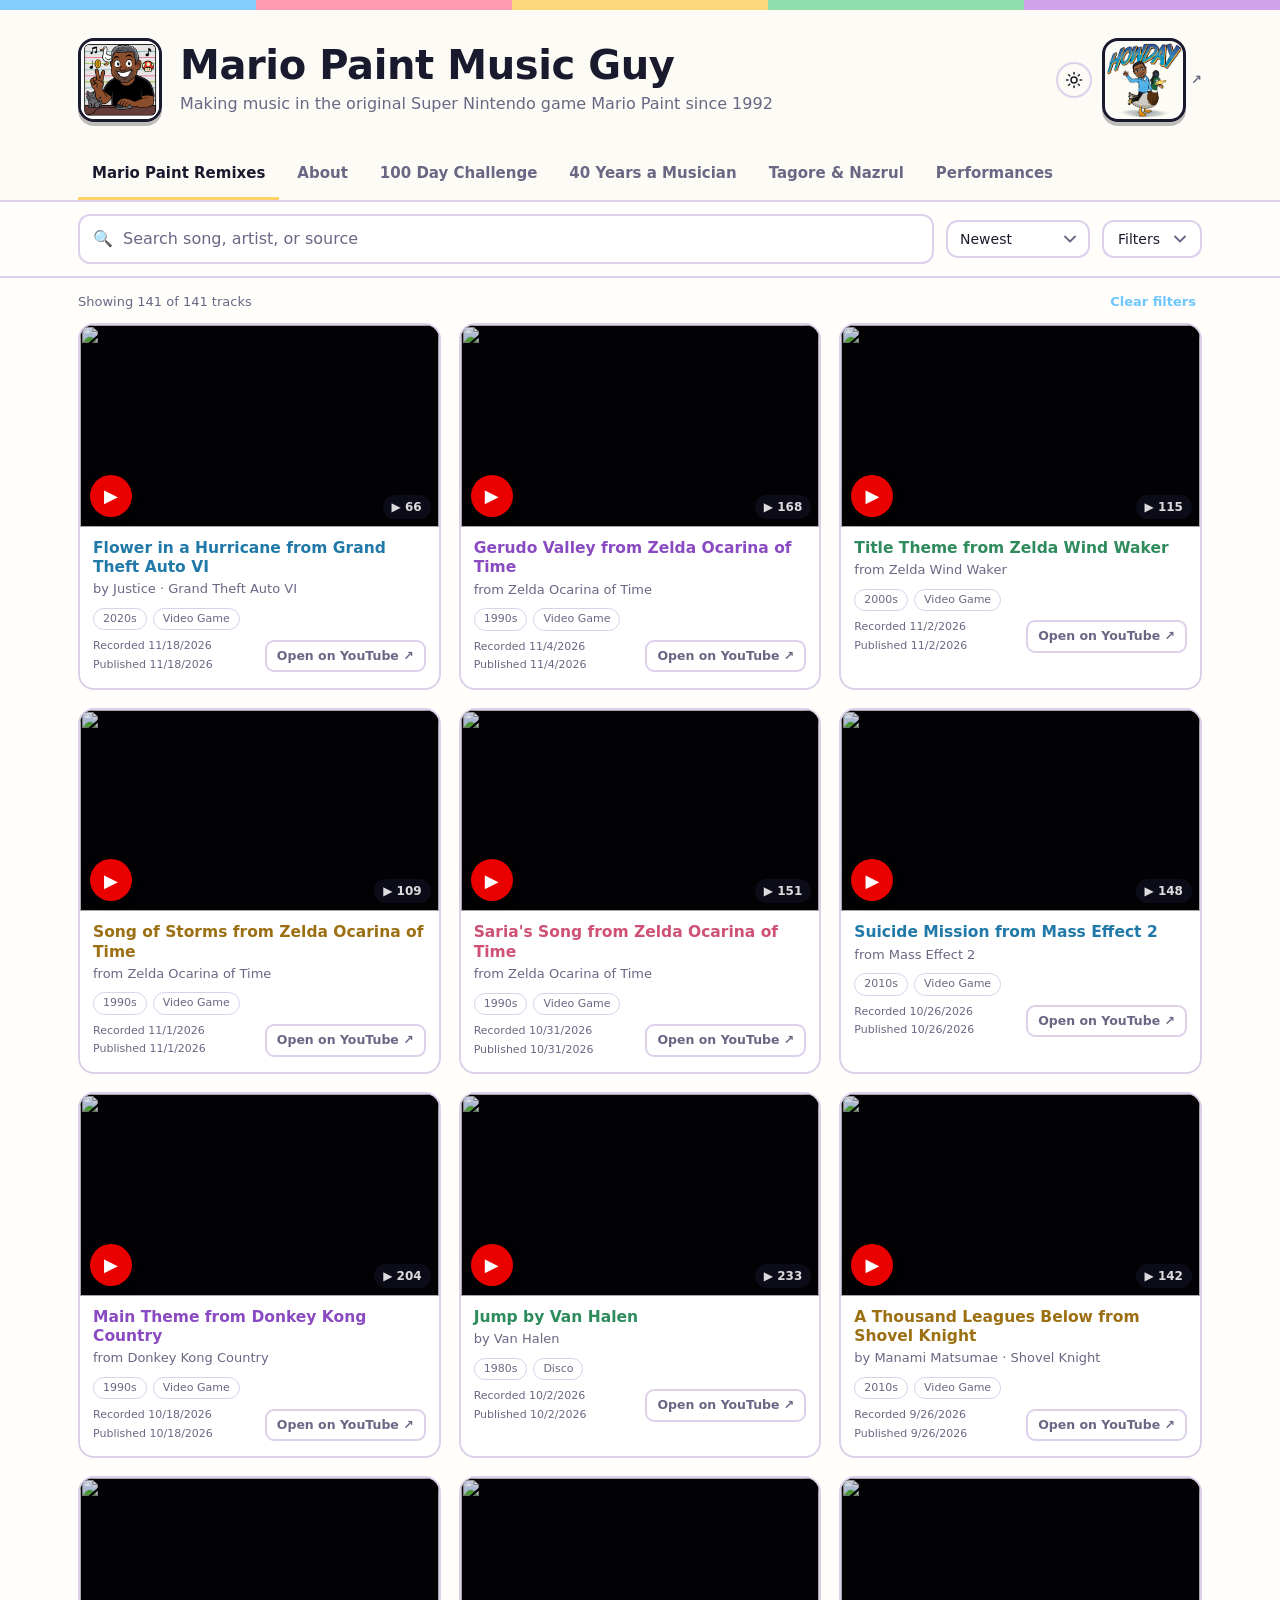
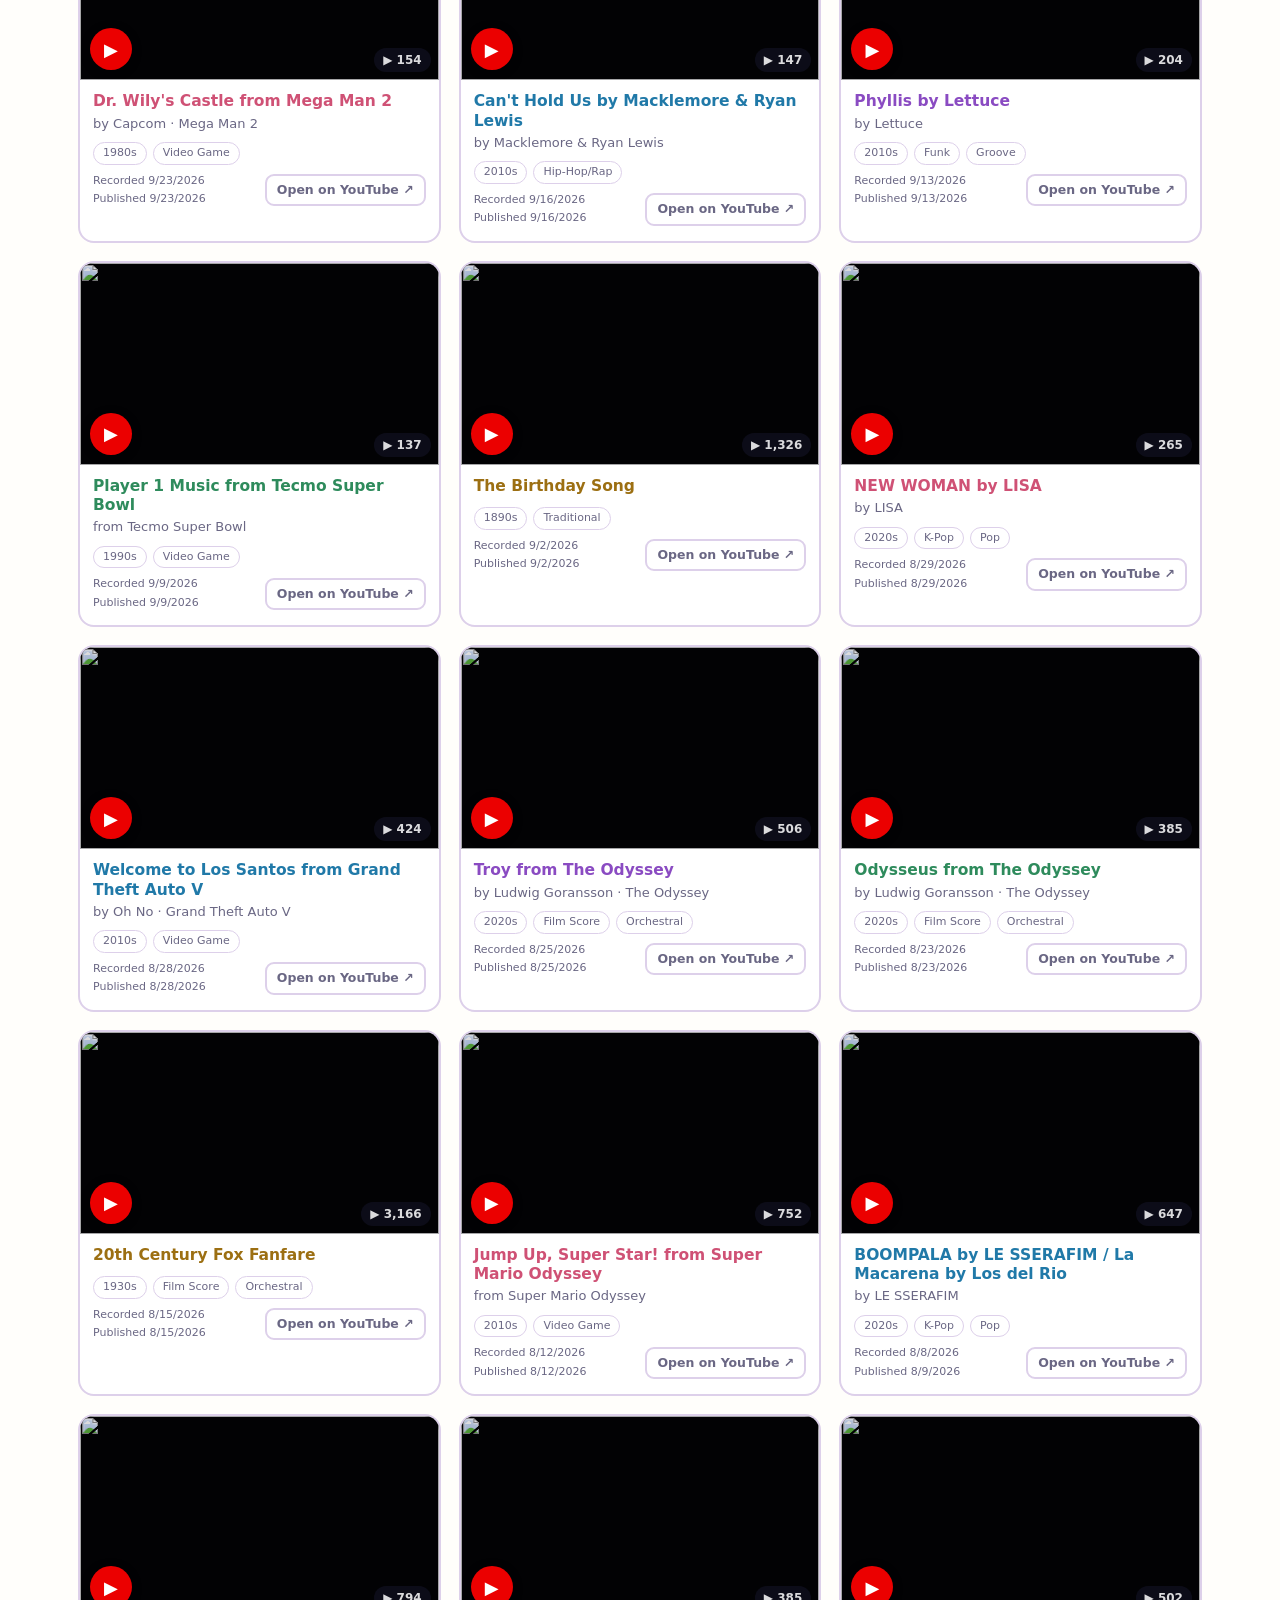
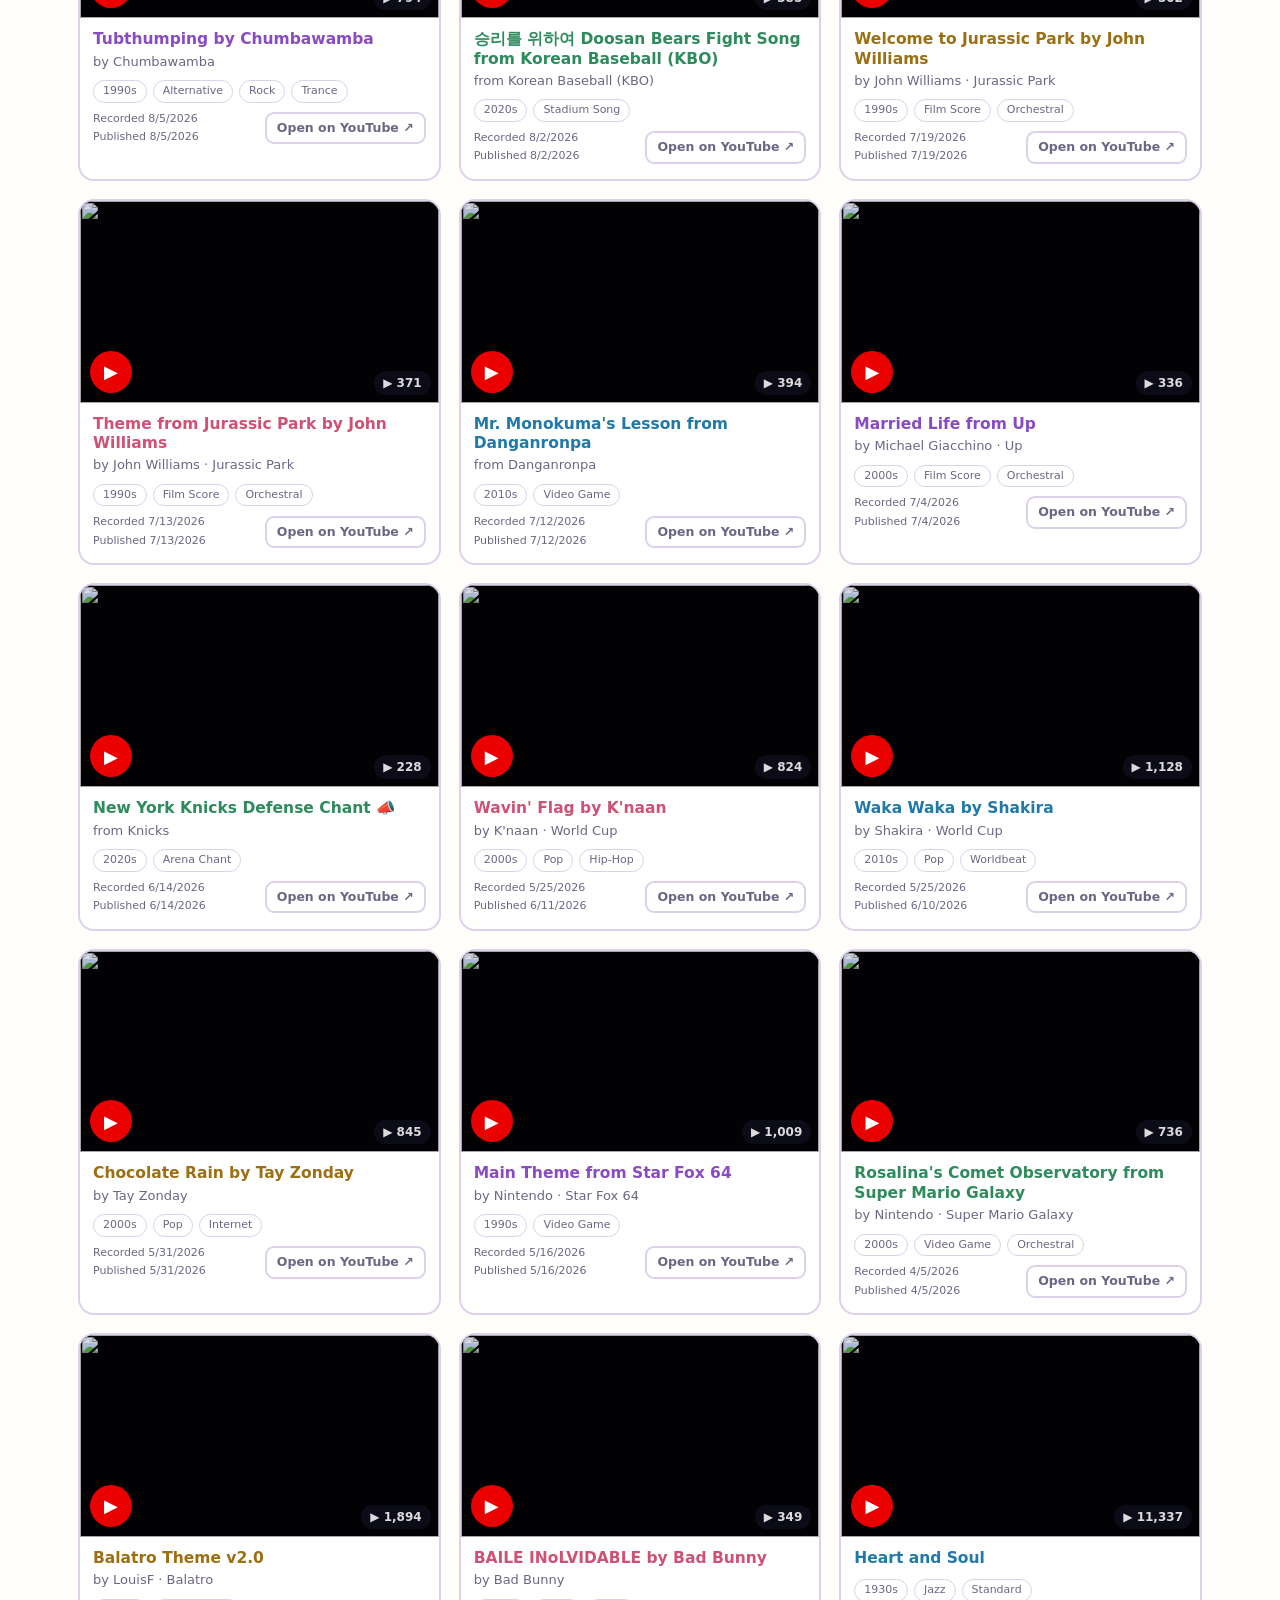
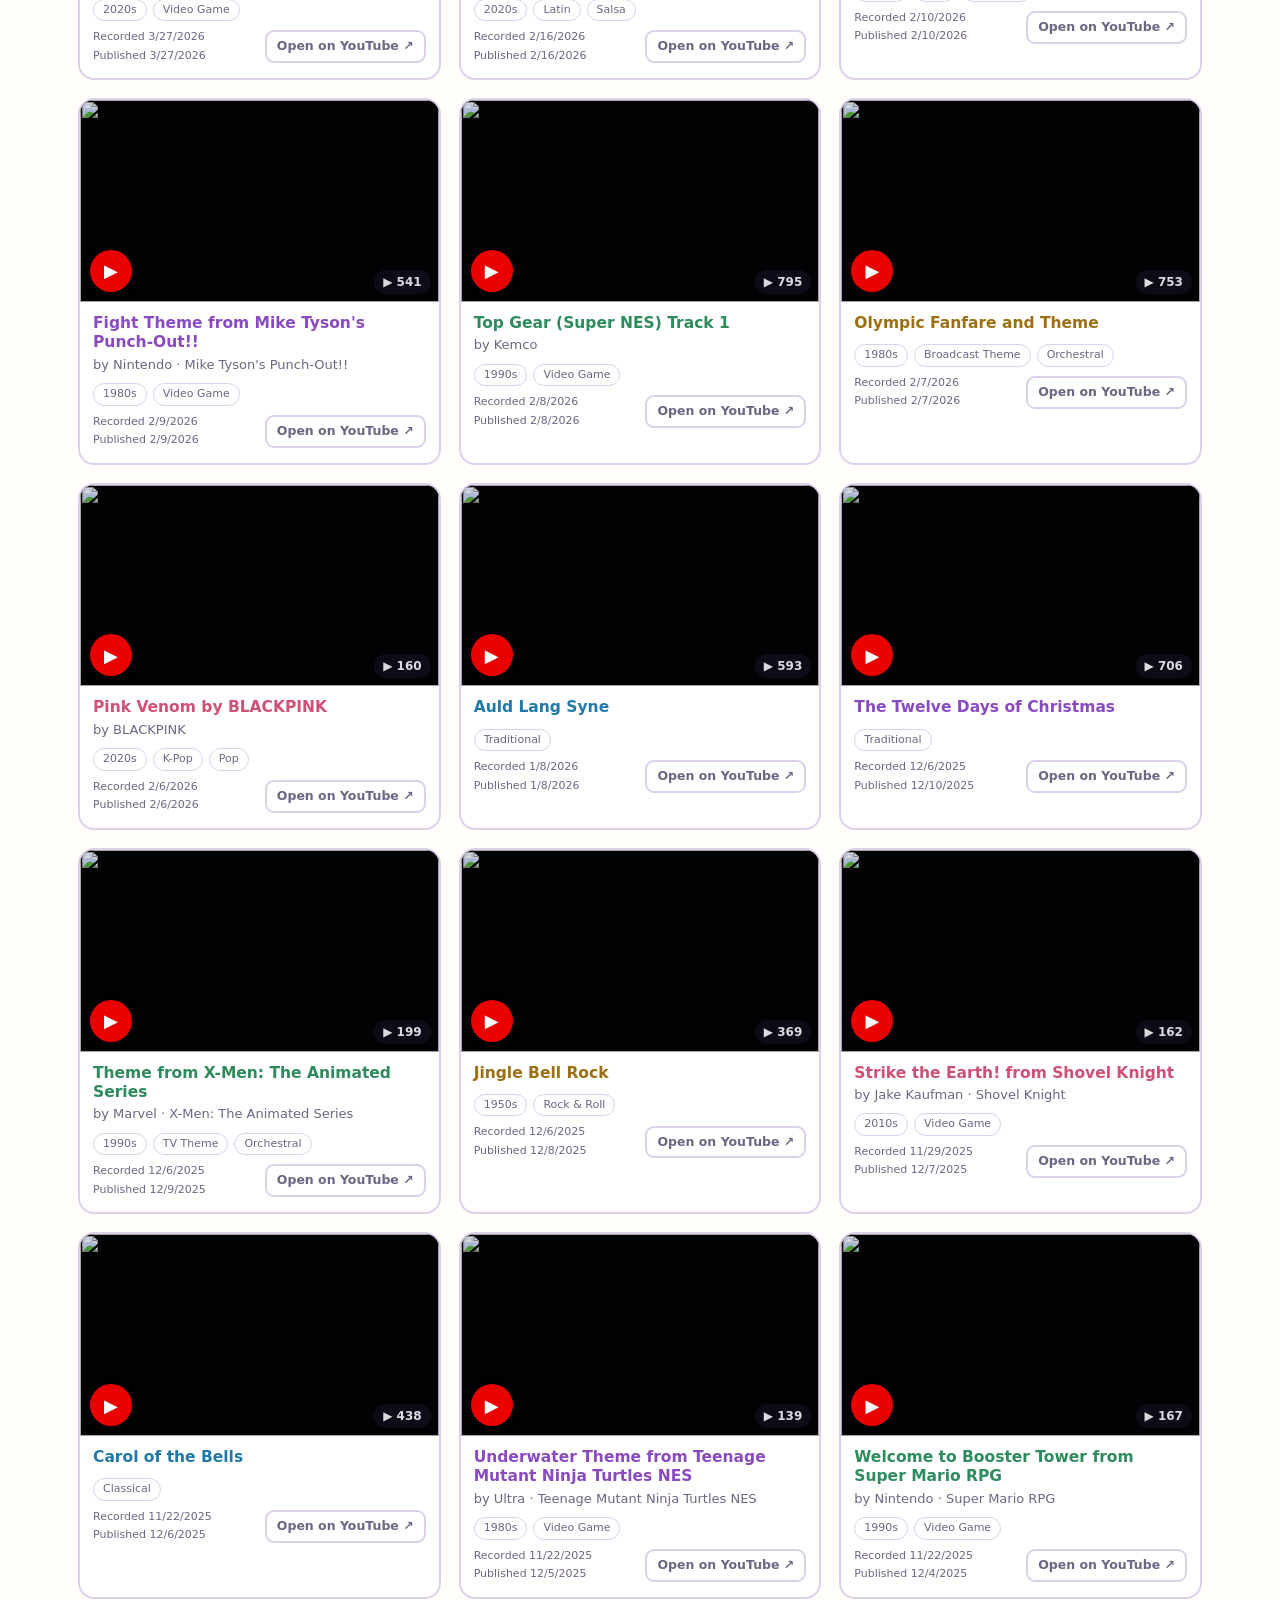
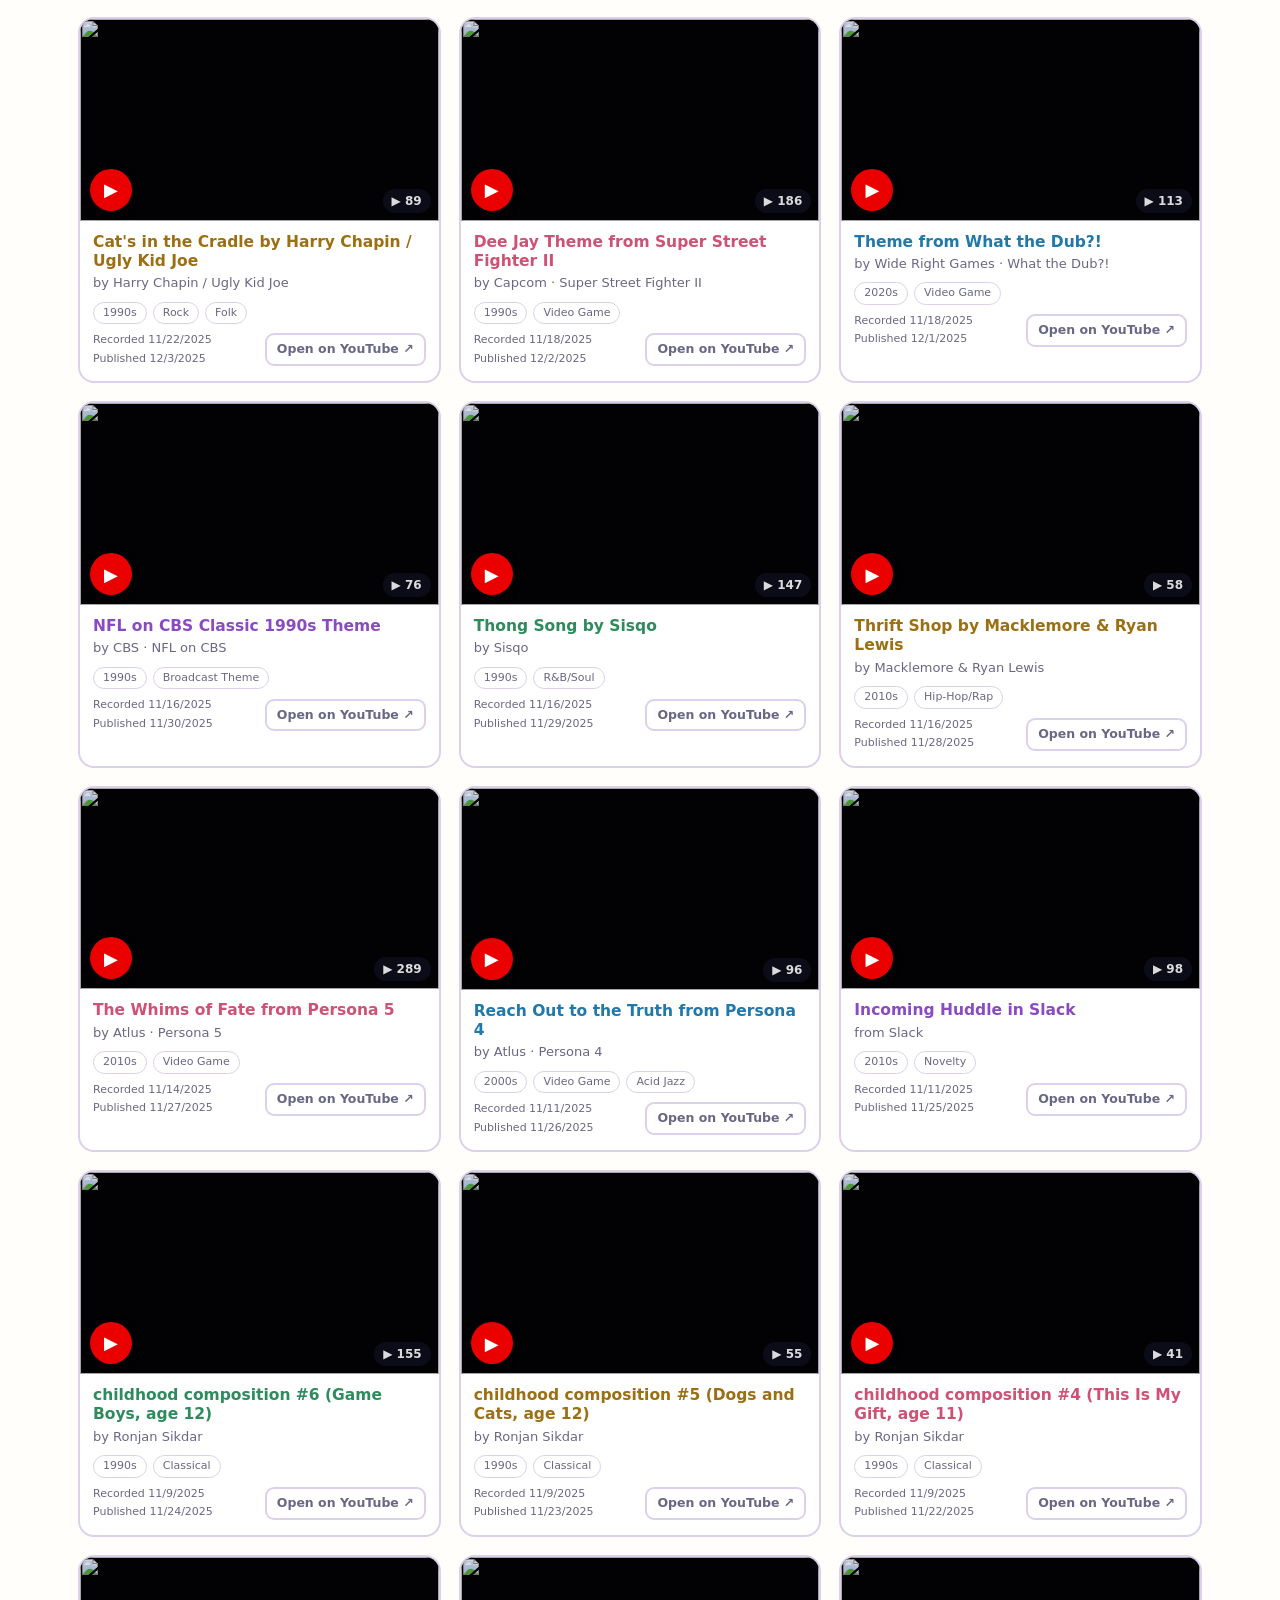
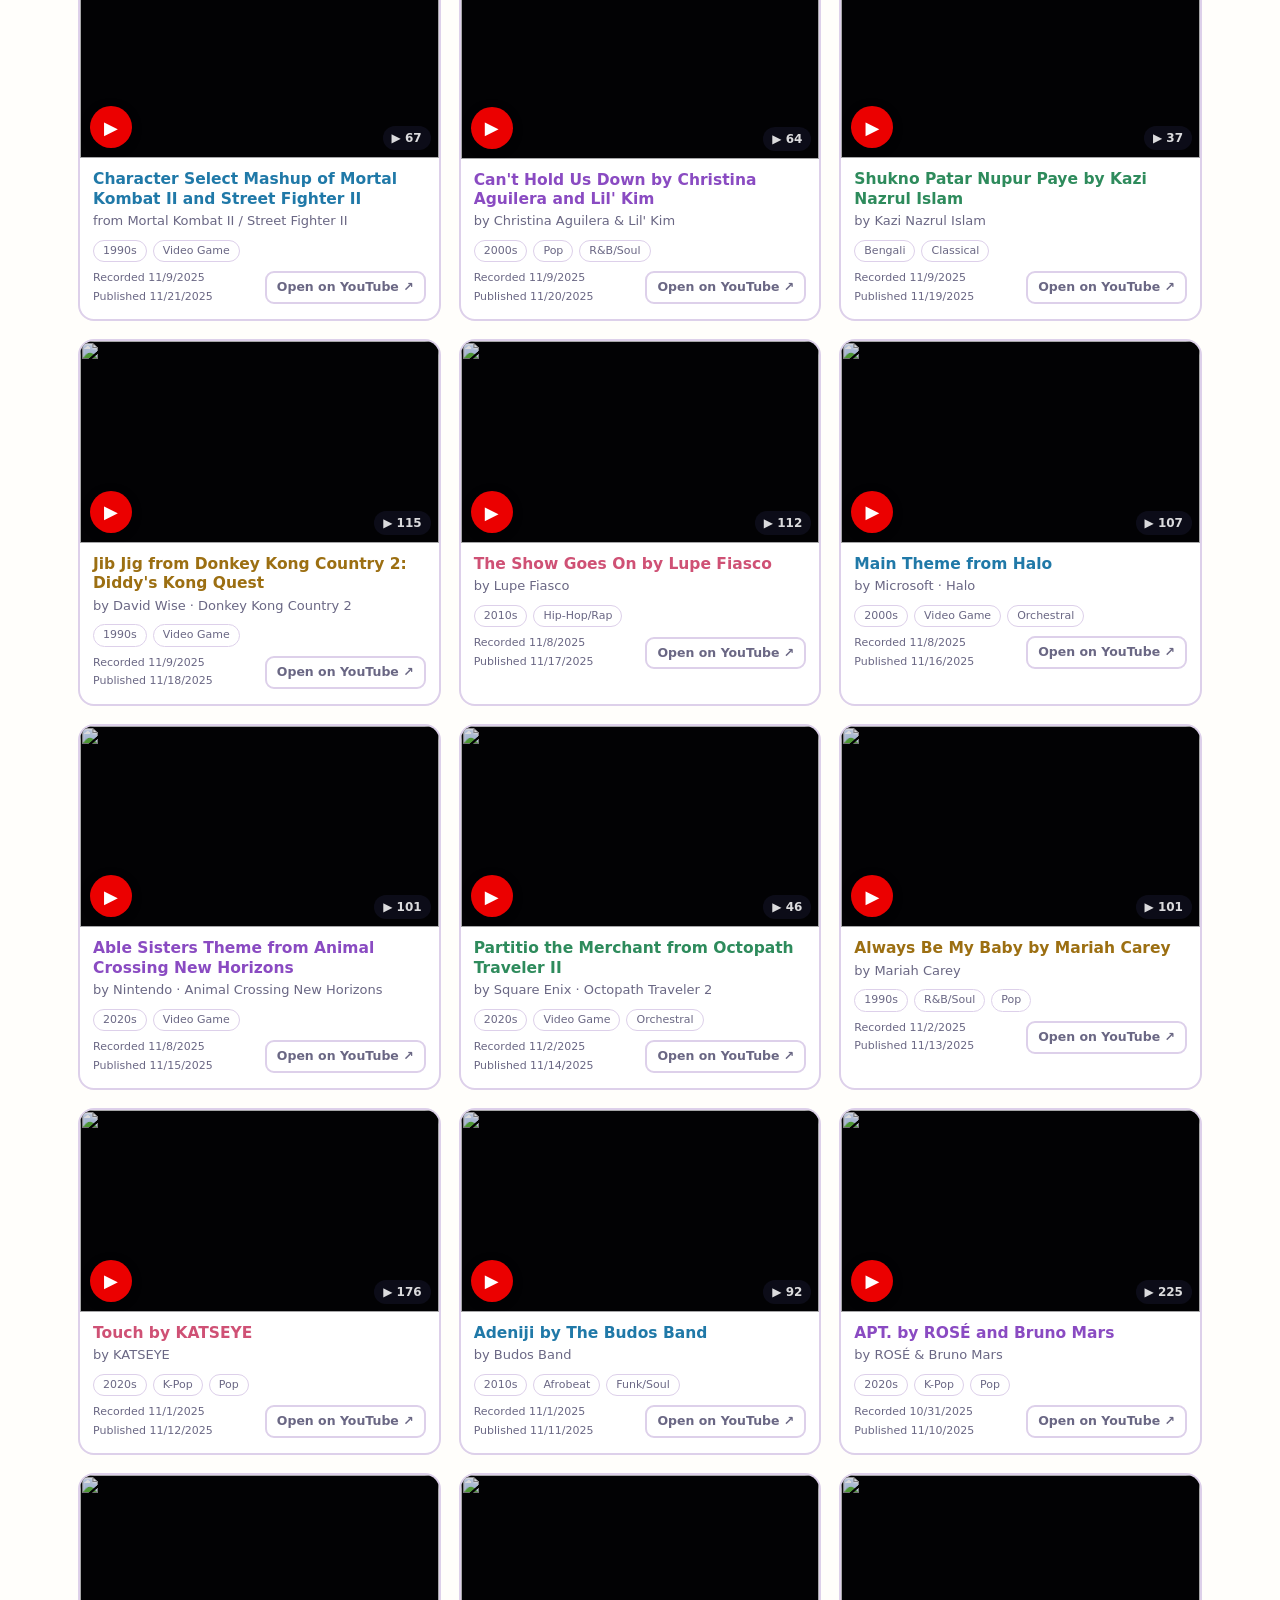
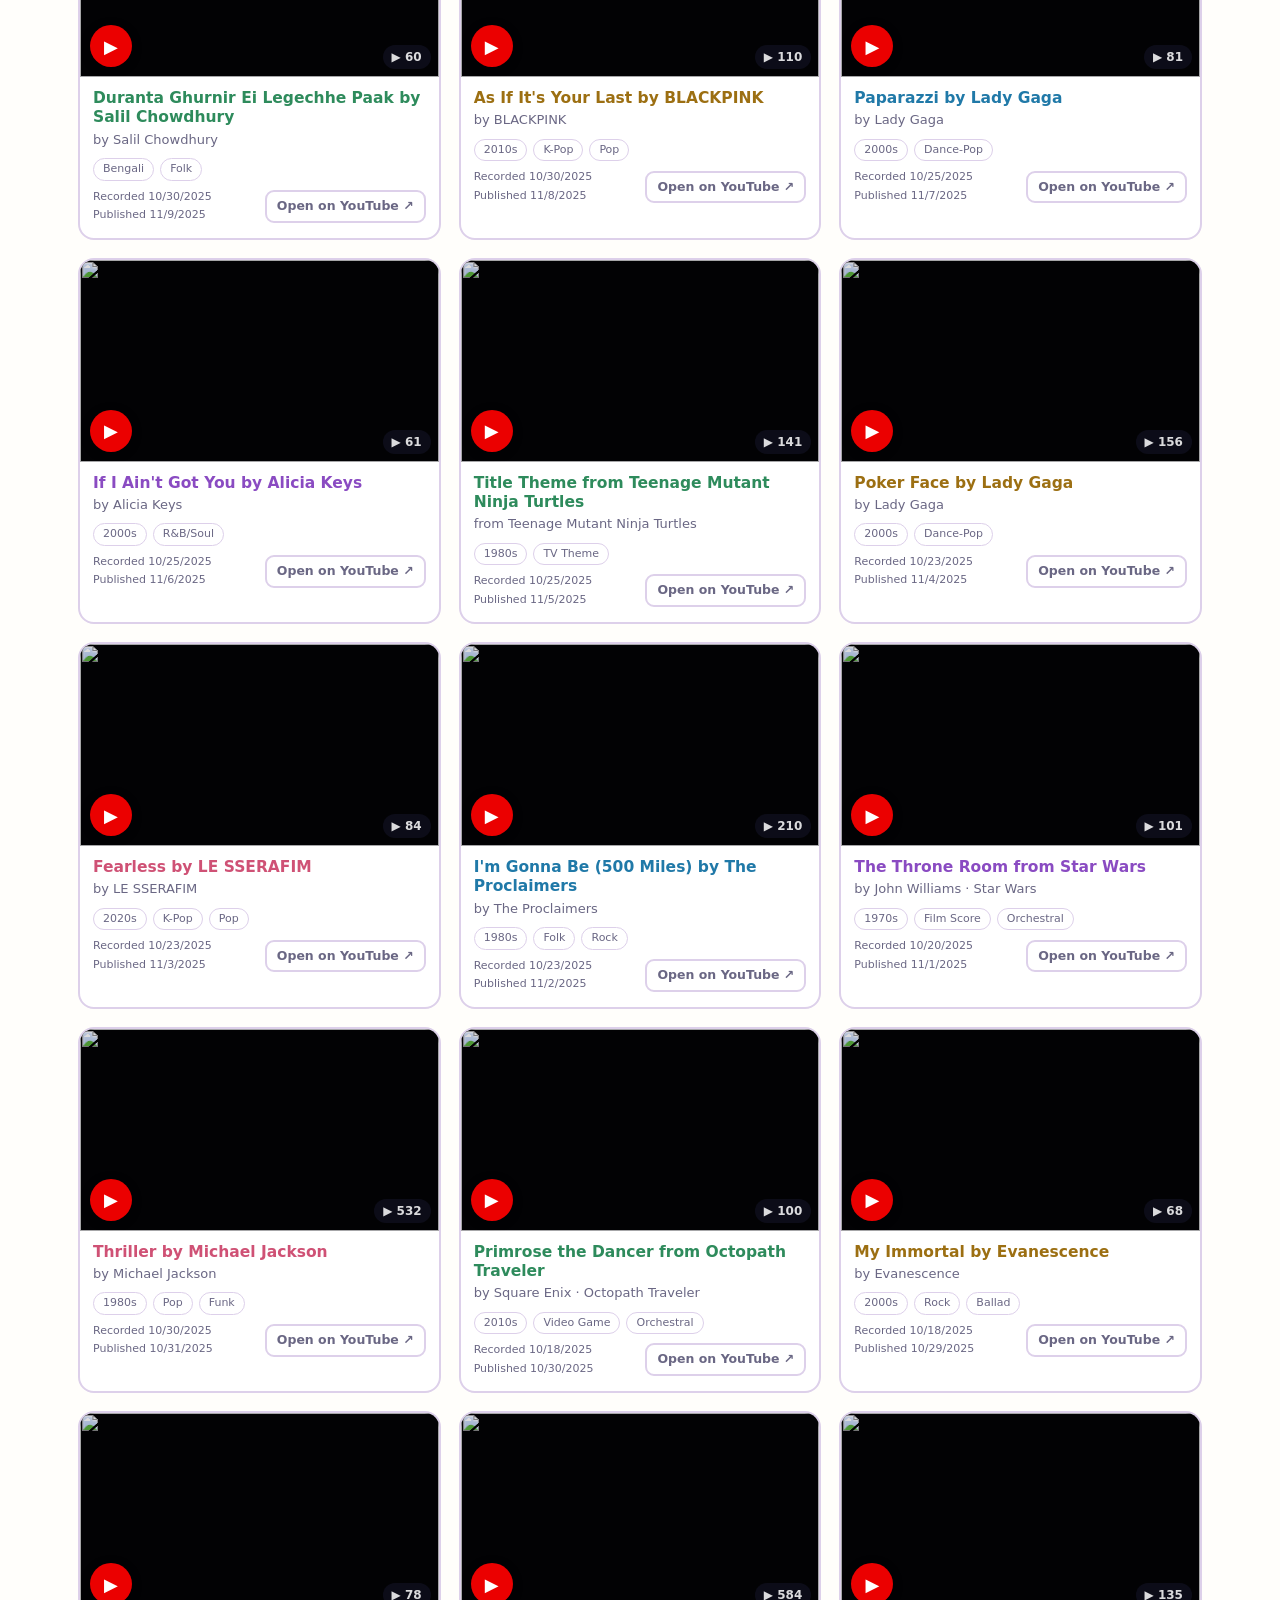
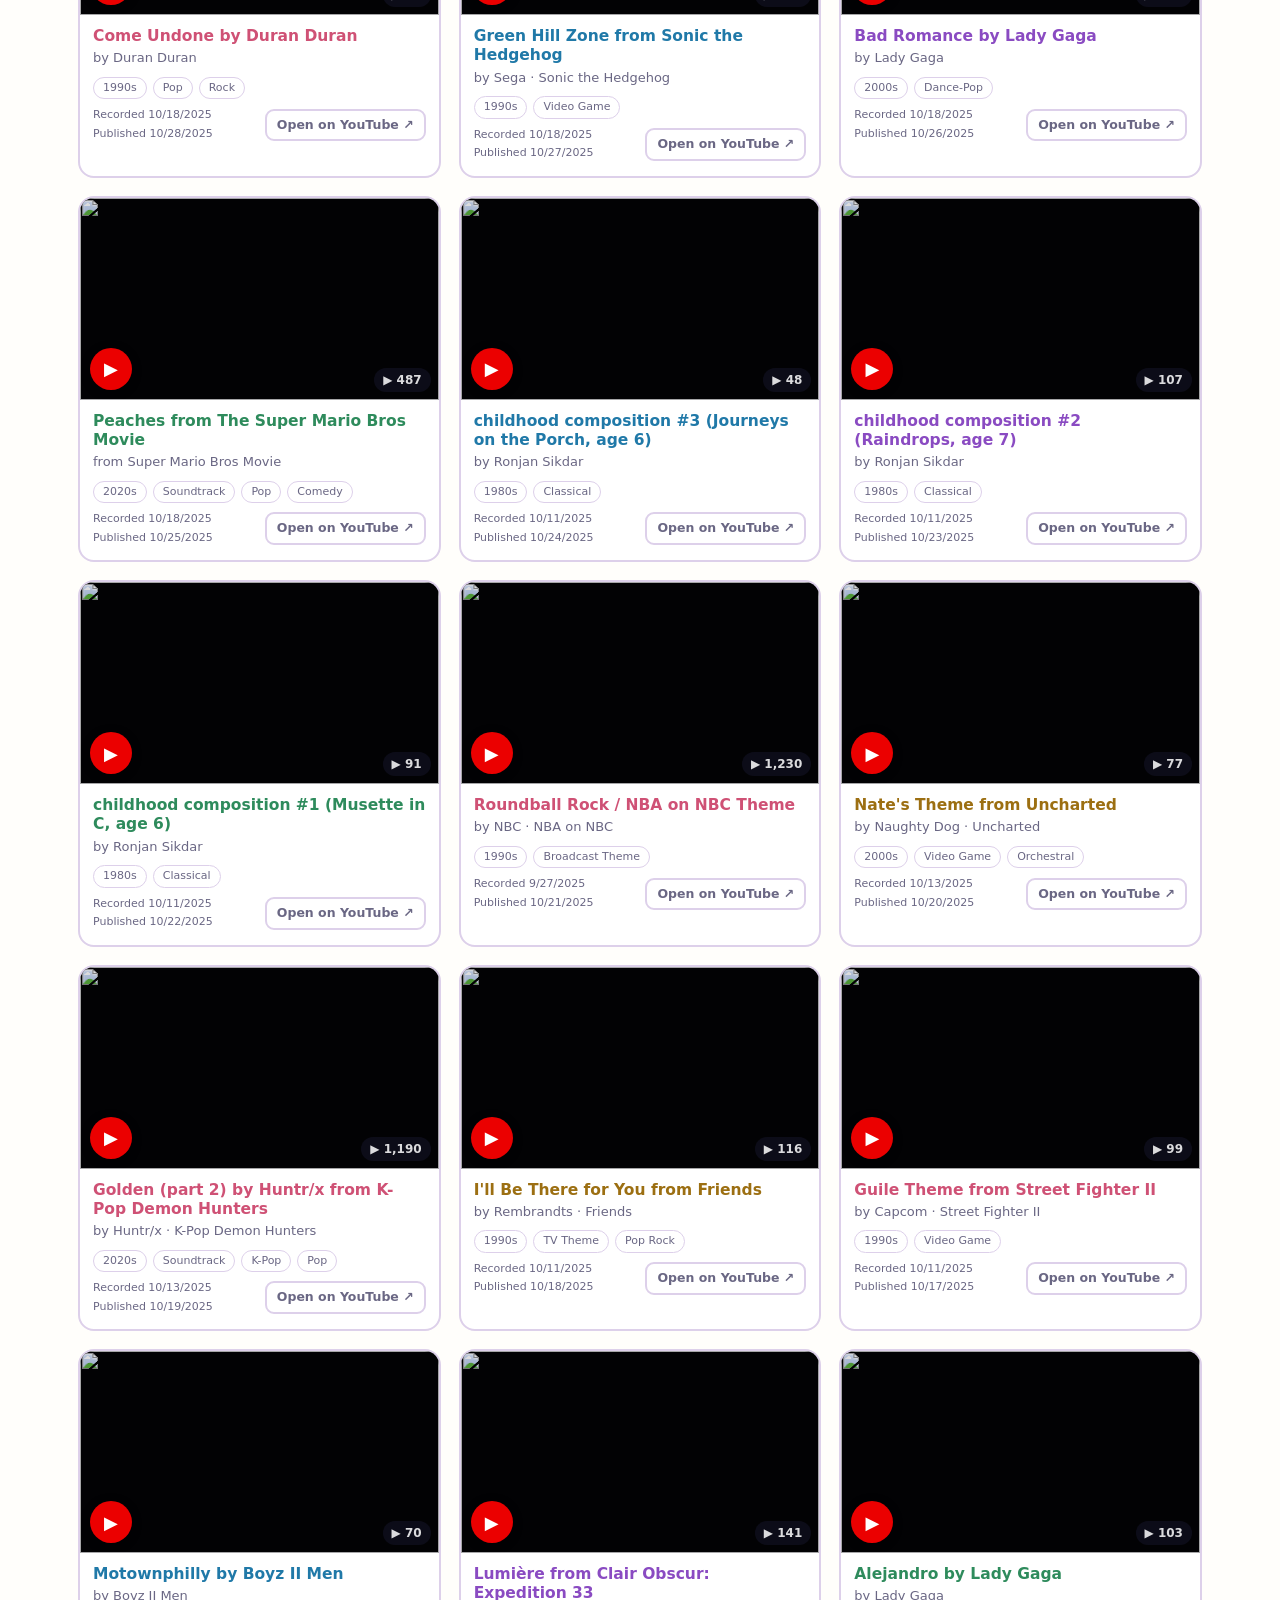
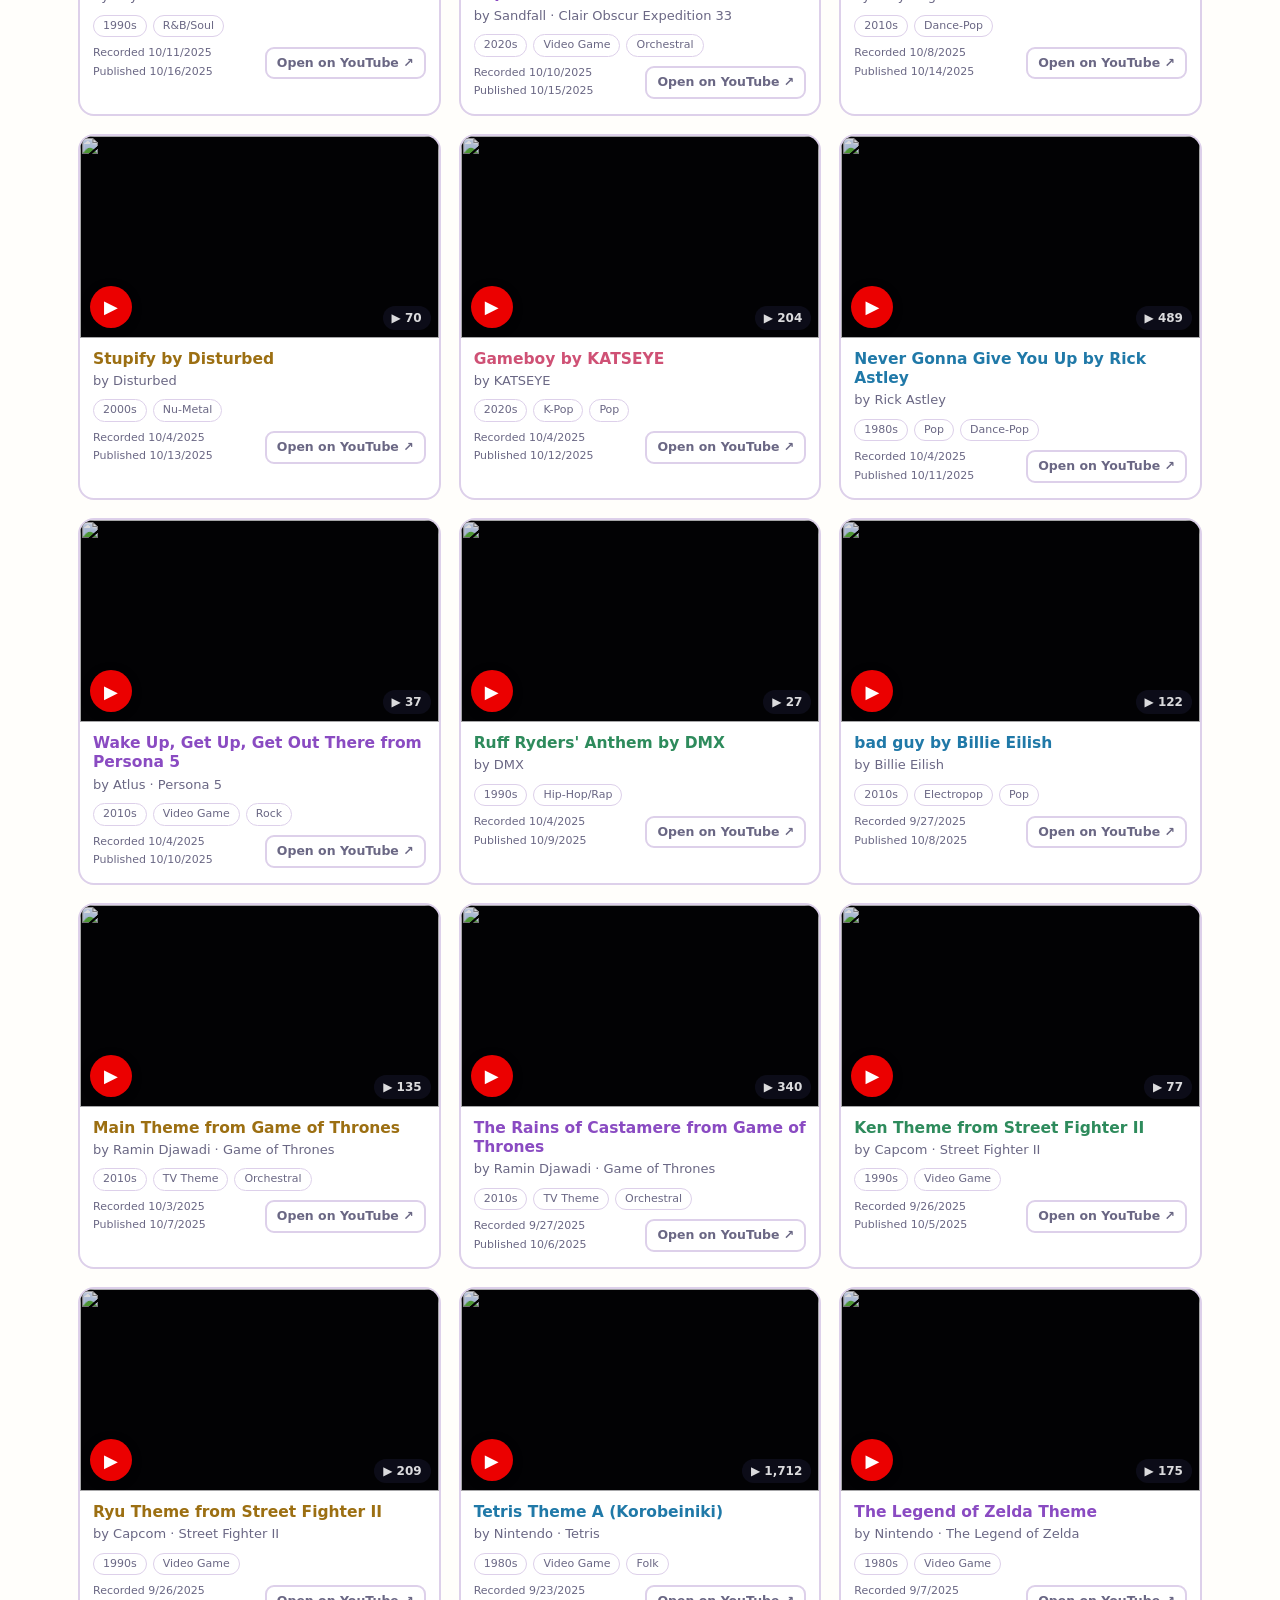
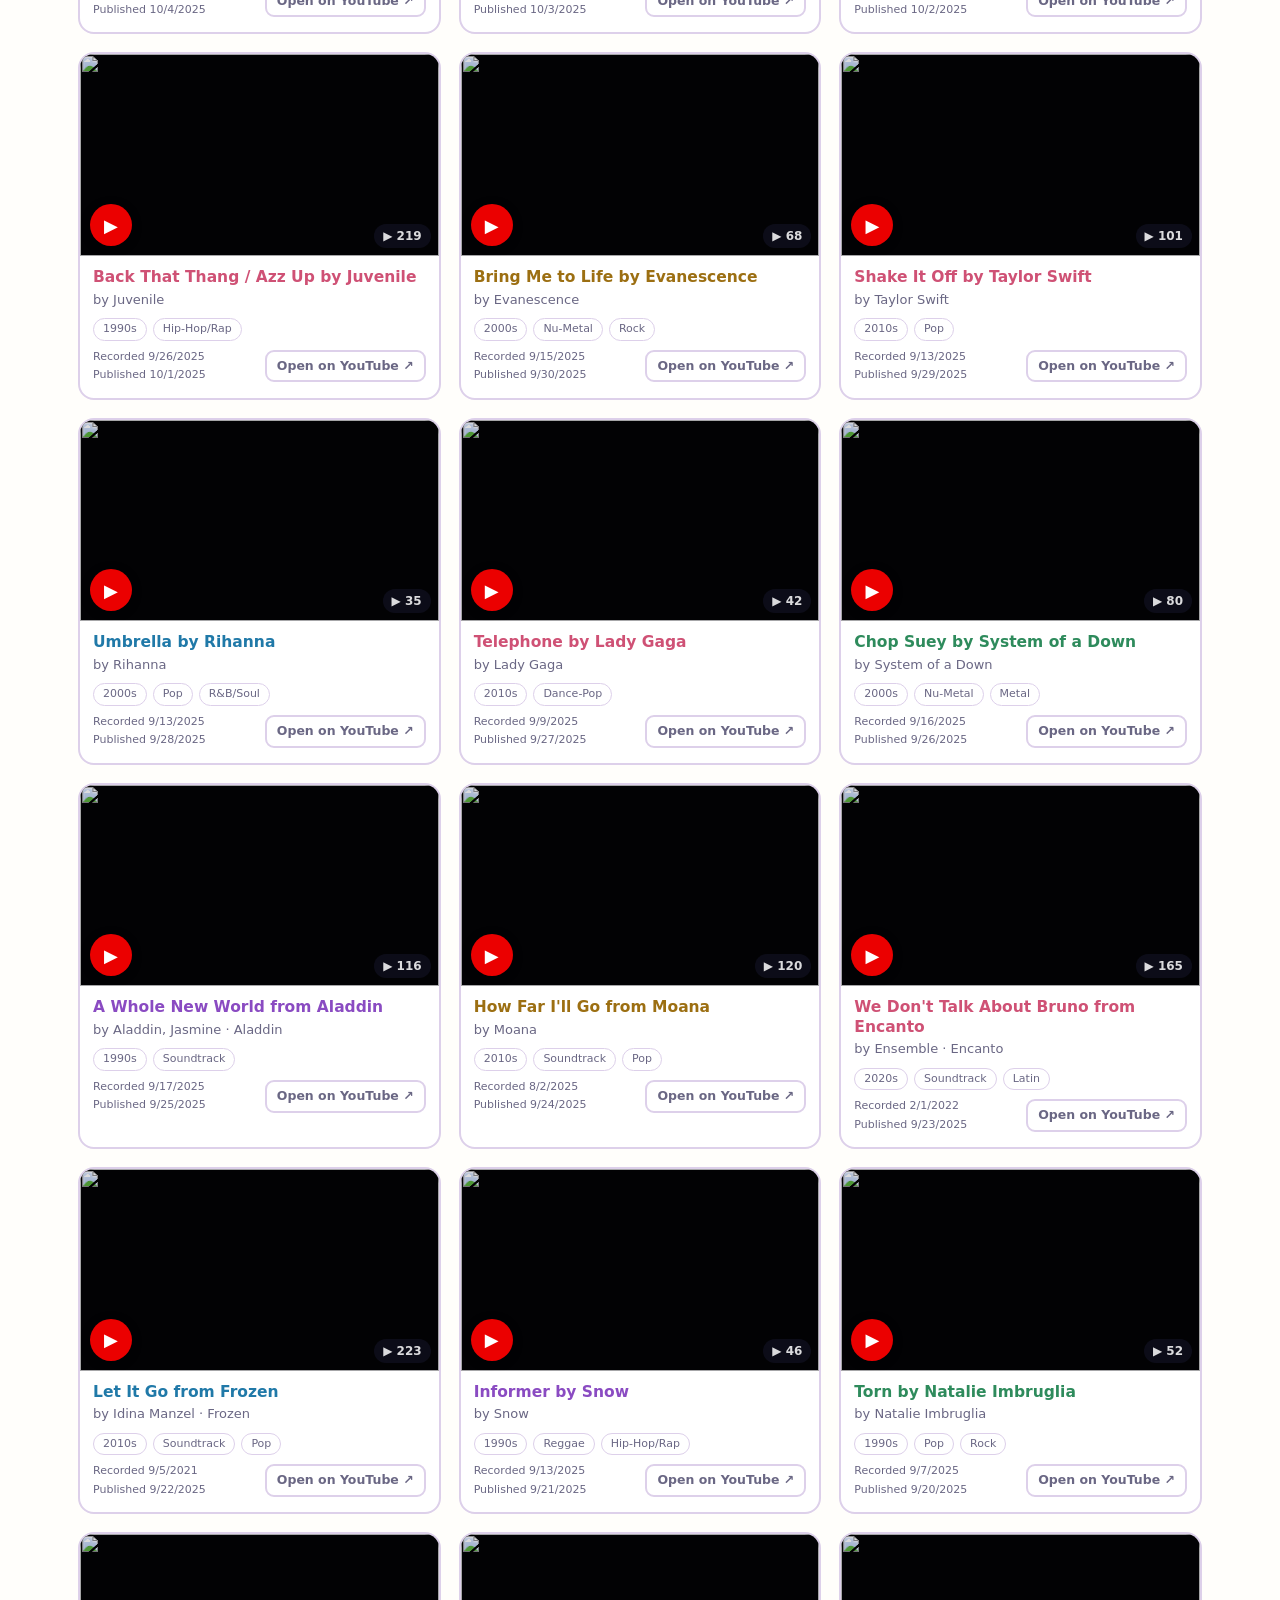
==== commit b4bb2cbc: "Refresh catalog Co-Authored-By: Claude Opus 4.8 (1M context) <noreply@anthropic.com>" ====
--- a/index.html
+++ b/index.html
@@ -4,7 +4,7 @@
 <meta charset="utf-8">
 <meta name="viewport" content="width=device-width, initial-scale=1">
 <title>Mario Paint Music Guy</title>
-<link rel="stylesheet" href="style.css">
+<link rel="stylesheet" href="style.css?v=1795791470">
 <script>
 (function () {
   var saved = localStorage.getItem("theme");
@@ -67,7 +67,7 @@
 <footer>&copy; Mario Paint Music Guy &middot; <a href="https://www.youtube.com/@MarioPaintMusicGuy" target="_blank" rel="noopener">YouTube</a></footer>
 
 <script>
-const CATALOG = [{"song": "Heart and Soul", "artist": "", "source": "", "category": "Standard", "recorded": "2026-02-10", "published": "2026-02-10", "regId": "2ueKLlIzvfw", "shortId": "Wr3426R2j0g", "regViews": 11027, "shortViews": 310, "genres": ["Jazz", "Standard"], "decade": "1930s", "collections": [], "franchises": [], "archive": false}, {"song": "20th Century Fox Fanfare", "artist": "", "source": "", "category": "Movie", "recorded": "2026-08-15", "published": "2026-08-15", "regId": "sevMxQVVUDM", "shortId": "JgmWVmT6y0I", "regViews": 3004, "shortViews": 162, "genres": ["Film Score", "Orchestral"], "decade": "1930s", "collections": ["Movie & TV"], "franchises": [], "archive": false}, {"song": "Balatro Theme v2.0", "artist": "LouisF", "source": "Balatro", "category": "Game", "recorded": "2026-03-27", "published": "2026-03-27", "regId": "3yrPUi-ESMI", "shortId": "", "regViews": 1894, "shortViews": null, "genres": ["Video Game"], "decade": "2020s", "collections": [], "franchises": ["Balatro"], "archive": false}, {"song": "Tetris Theme A (Korobeiniki)", "artist": "Nintendo", "source": "Tetris", "category": "Game", "recorded": "2025-09-23", "published": "2025-10-03", "regId": "H_ZbOxNmlis", "shortId": "", "regViews": 1712, "shortViews": null, "genres": ["Video Game", "Folk"], "decade": "1980s", "collections": [], "franchises": ["Nintendo"], "archive": false}, {"song": "The Birthday Song", "artist": "", "source": "", "category": "Standard", "recorded": "2026-09-02", "published": "2026-09-02", "regId": "ES9xTOsCjaQ", "shortId": "R65C-DaXrLw", "regViews": 1275, "shortViews": 51, "genres": ["Traditional"], "decade": "1890s", "collections": [], "franchises": [], "archive": false}, {"song": "Golden by Huntr/x from K-Pop Demon Hunters", "artist": "Huntr/x", "source": "K-Pop Demon Hunters", "category": "Movie", "recorded": "2025-08-21", "published": "2025-09-02", "regId": "4ZWilVUmlLQ", "shortId": "uCRMGy0MFsE", "regViews": 1174, "shortViews": 114, "genres": ["Soundtrack", "K-Pop", "Pop"], "decade": "2020s", "collections": ["Movie & TV"], "franchises": ["K-Pop Demon Hunters"], "archive": false}, {"song": "Roundball Rock / NBA on NBC Theme", "artist": "NBC", "source": "NBA on NBC", "category": "Sports", "recorded": "2025-09-27", "published": "2025-10-21", "regId": "bncDzcIEq9Q", "shortId": "Cq3W-0Tt3R0", "regViews": 1158, "shortViews": 69, "genres": ["Broadcast Theme"], "decade": "1990s", "collections": ["Sports"], "franchises": [], "archive": false}, {"song": "Golden (part 2) by Huntr/x from K-Pop Demon Hunters", "artist": "Huntr/x", "source": "K-Pop Demon Hunters", "category": "Movie", "recorded": "2025-10-13", "published": "2025-10-19", "regId": "SF5gaCYobFs", "shortId": "BbsMTj_1z6Y", "regViews": 1147, "shortViews": 43, "genres": ["Soundtrack", "K-Pop", "Pop"], "decade": "2020s", "collections": ["Movie & TV"], "franchises": ["K-Pop Demon Hunters"], "archive": false}, {"song": "Waka Waka by Shakira", "artist": "Shakira", "source": "World Cup", "category": "Sports", "recorded": "2026-05-25", "published": "2026-06-10", "regId": "WDuNkzxXZJU", "shortId": "nCUYQvqSnLo", "regViews": 1081, "shortViews": 47, "genres": ["Pop", "Worldbeat"], "decade": "2010s", "collections": ["Sports"], "franchises": ["World Cup"], "archive": false}, {"song": "Main Theme from Star Fox 64", "artist": "Nintendo", "source": "Star Fox 64", "category": "Game", "recorded": "2026-05-16", "published": "2026-05-16", "regId": "3b-SNGbLce8", "shortId": "", "regViews": 1009, "shortViews": null, "genres": ["Video Game"], "decade": "1990s", "collections": [], "franchises": ["Nintendo"], "archive": false}, {"song": "Soda Pop by Saja Boys from K-Pop Demon Hunters", "artist": "Saja Boys", "source": "K-Pop Demon Hunters", "category": "Movie", "recorded": "2025-08-21", "published": "2025-09-03", "regId": "pqCuLL25n6A", "shortId": "fSdLHXrg5AI", "regViews": 867, "shortViews": 60, "genres": ["Soundtrack", "K-Pop", "Pop"], "decade": "2020s", "collections": ["Movie & TV"], "franchises": ["K-Pop Demon Hunters"], "archive": false}, {"song": "Sunday Night Football Theme / NFL on NBC (with instrument layer build)", "artist": "NBC", "source": "NFL on NBC", "category": "Sports", "recorded": "2025-09-03", "published": "2025-09-04", "regId": "ODpYoeWWM_s", "shortId": "igqPYNcxgRw", "regViews": 858, "shortViews": 67, "genres": ["Broadcast Theme"], "decade": "2000s", "collections": ["Sports"], "franchises": [], "archive": false}, {"song": "Wavin' Flag by K'naan", "artist": "K'naan", "source": "World Cup", "category": "Sports", "recorded": "2026-05-25", "published": "2026-06-11", "regId": "sng3wLvk4Yg", "shortId": "32qicB0bze4", "regViews": 802, "shortViews": 22, "genres": ["Pop", "Hip-Hop"], "decade": "2000s", "collections": ["Sports"], "franchises": ["World Cup"], "archive": false}, {"song": "Top Gear (Super NES) Track 1", "artist": "Kemco", "source": "", "category": "Game", "recorded": "2026-02-08", "published": "2026-02-08", "regId": "xOwlTm9WJ_E", "shortId": "", "regViews": 795, "shortViews": null, "genres": ["Video Game"], "decade": "1990s", "collections": [], "franchises": [], "archive": false}, {"song": "Tubthumping by Chumbawamba", "artist": "Chumbawamba", "source": "", "category": "Cover", "recorded": "2026-08-05", "published": "2026-08-05", "regId": "V7dY8bz9oFQ", "shortId": "", "regViews": 794, "shortViews": null, "genres": ["Alternative", "Rock", "Trance"], "decade": "1990s", "collections": [], "franchises": ["Chumbawamba"], "archive": false}, {"song": "Chocolate Rain by Tay Zonday", "artist": "Tay Zonday", "source": "", "category": "Cover", "recorded": "2026-05-31", "published": "2026-05-31", "regId": "llSHX7nzeEg", "shortId": "b7Lk6gFHze0", "regViews": 769, "shortViews": 74, "genres": ["Pop", "Internet"], "decade": "2000s", "collections": [], "franchises": [], "archive": false}, {"song": "Olympic Fanfare and Theme", "artist": "", "source": "", "category": "Sports", "recorded": "2026-02-07", "published": "2026-02-07", "regId": "QzsrSvFwsXk", "shortId": "", "regViews": 753, "shortViews": null, "genres": ["Broadcast Theme", "Orchestral"], "decade": "1980s", "collections": ["Sports"], "franchises": [], "archive": false}, {"song": "Rosalina's Comet Observatory from Super Mario Galaxy", "artist": "Nintendo", "source": "Super Mario Galaxy", "category": "Game", "recorded": "2026-04-05", "published": "2026-04-05", "regId": "essdTcbAdUg", "shortId": "", "regViews": 731, "shortViews": null, "genres": ["Video Game", "Orchestral"], "decade": "2000s", "collections": [], "franchises": ["Nintendo"], "archive": false}, {"song": "The Twelve Days of Christmas", "artist": "", "source": "", "category": "Holiday", "recorded": "2025-12-06", "published": "2025-12-10", "regId": "M8LcDn4JFUI", "shortId": "", "regViews": 705, "shortViews": null, "genres": ["Traditional"], "decade": "", "collections": ["Holiday"], "franchises": [], "archive": false}, {"song": "Jump Up, Super Star! from Super Mario Odyssey", "artist": "", "source": "Super Mario Odyssey", "category": "Game", "recorded": "2026-08-12", "published": "2026-08-12", "regId": "a2CiicVmY1s", "shortId": "1sTVZLxGuko", "regViews": 636, "shortViews": 116, "genres": ["Video Game"], "decade": "2010s", "collections": [], "franchises": [], "archive": false}, {"song": "BOOMPALA by LE SSERAFIM / La Macarena by Los del Rio", "artist": "LE SSERAFIM", "source": "", "category": "K-Pop", "recorded": "2026-08-08", "published": "2026-08-09", "regId": "Q9eVc2QR40Q", "shortId": "5sviO1mfnkc", "regViews": 628, "shortViews": 19, "genres": ["K-Pop", "Pop"], "decade": "2020s", "collections": [], "franchises": ["LE SSERAFIM"], "archive": false}, {"song": "Auld Lang Syne", "artist": "", "source": "", "category": "Holiday", "recorded": "2026-01-08", "published": "2026-01-08", "regId": "dFD6bGnLXkQ", "shortId": "", "regViews": 593, "shortViews": null, "genres": ["Traditional"], "decade": "", "collections": ["Holiday"], "franchises": [], "archive": false}, {"song": "Green Hill Zone from Sonic the Hedgehog", "artist": "Sega", "source": "Sonic the Hedgehog", "category": "Game", "recorded": "2025-10-18", "published": "2025-10-27", "regId": "-ow5G2m-9Qg", "shortId": "", "regViews": 584, "shortViews": null, "genres": ["Video Game"], "decade": "1990s", "collections": [], "franchises": [], "archive": false}, {"song": "Fight Theme from Mike Tyson's Punch-Out!!", "artist": "Nintendo", "source": "Mike Tyson's Punch-Out!!", "category": "Game", "recorded": "2026-02-09", "published": "2026-02-09", "regId": "fMv8ROvErJ0", "shortId": "", "regViews": 541, "shortViews": null, "genres": ["Video Game"], "decade": "1980s", "collections": [], "franchises": ["Nintendo"], "archive": false}, {"song": "Peaches from The Super Mario Bros Movie", "artist": "", "source": "Super Mario Bros Movie", "category": "Game", "recorded": "2025-10-18", "published": "2025-10-25", "regId": "eXWq4ltqSMk", "shortId": "", "regViews": 487, "shortViews": null, "genres": ["Soundtrack", "Pop", "Comedy"], "decade": "2020s", "collections": ["Movie & TV"], "franchises": ["Nintendo"], "archive": false}, {"song": "Never Gonna Give You Up by Rick Astley", "artist": "Rick Astley", "source": "", "category": "Cover", "recorded": "2025-10-04", "published": "2025-10-11", "regId": "FBUEpm3ad-8", "shortId": "", "regViews": 487, "shortViews": null, "genres": ["Pop", "Dance-Pop"], "decade": "1980s", "collections": [], "franchises": [], "archive": false}, {"song": "Welcome to Jurassic Park by John Williams", "artist": "John Williams", "source": "Jurassic Park", "category": "Movie", "recorded": "2026-07-19", "published": "2026-07-19", "regId": "RAtpSmHgvRo", "shortId": "vViqh1fow08", "regViews": 473, "shortViews": 29, "genres": ["Film Score", "Orchestral"], "decade": "1990s", "collections": ["Movie & TV"], "franchises": ["Jurassic Park"], "archive": false}, {"song": "Troy from The Odyssey", "artist": "Ludwig Goransson", "source": "The Odyssey", "category": "Movie", "recorded": "2026-08-25", "published": "2026-08-25", "regId": "8LacGdTzCuA", "shortId": "2RL-9QNIbM4", "regViews": 449, "shortViews": 57, "genres": ["Film Score", "Orchestral"], "decade": "2020s", "collections": ["Movie & TV"], "franchises": ["Ludwig Goransson"], "archive": false}, {"song": "Carol of the Bells", "artist": "", "source": "", "category": "Holiday", "recorded": "2025-11-22", "published": "2025-12-06", "regId": "eLV18SiWft4", "shortId": "", "regViews": 438, "shortViews": null, "genres": ["Classical"], "decade": "", "collections": ["Holiday"], "franchises": [], "archive": false}, {"song": "Thriller by Michael Jackson", "artist": "Michael Jackson", "source": "", "category": "Cover", "recorded": "2025-10-30", "published": "2025-10-31", "regId": "LZkT5AcTcLg", "shortId": "U9bTvbvpY0k", "regViews": 434, "shortViews": 98, "genres": ["Pop", "Funk"], "decade": "1980s", "collections": [], "franchises": [], "archive": false}, {"song": "Welcome to Los Santos from Grand Theft Auto V", "artist": "Oh No", "source": "Grand Theft Auto V", "category": "Game", "recorded": "2026-08-28", "published": "2026-08-28", "regId": "x6q19b8PwU4", "shortId": "QejbVfzxVxw", "regViews": 404, "shortViews": 20, "genres": ["Video Game"], "decade": "2010s", "collections": [], "franchises": ["Grand Theft Auto"], "archive": false}, {"song": "Mr. Monokuma's Lesson from Danganronpa", "artist": "", "source": "Danganronpa", "category": "Game", "recorded": "2026-07-12", "published": "2026-07-12", "regId": "CAdpdeIRv8s", "shortId": "", "regViews": 394, "shortViews": null, "genres": ["Video Game"], "decade": "2010s", "collections": [], "franchises": ["Danganronpa"], "archive": false}, {"song": "Super Mario Bros Theme", "artist": "Nintendo", "source": "Super Mario Bros", "category": "Game", "recorded": "2025-08-31", "published": "2025-09-12", "regId": "1nHFPyLbXbU", "shortId": "", "regViews": 378, "shortViews": null, "genres": ["Video Game"], "decade": "1980s", "collections": [], "franchises": ["Nintendo"], "archive": false}, {"song": "Jingle Bell Rock", "artist": "", "source": "", "category": "Holiday", "recorded": "2025-12-06", "published": "2025-12-08", "regId": "GD8x5QDlXgI", "shortId": "", "regViews": 369, "shortViews": null, "genres": ["Rock & Roll"], "decade": "1950s", "collections": ["Holiday"], "franchises": [], "archive": false}, {"song": "승리를 위하여 Doosan Bears Fight Song from Korean Baseball (KBO)", "artist": "", "source": "Korean Baseball (KBO)", "category": "Sports", "recorded": "2026-08-02", "published": "2026-08-02", "regId": "YFeqXMWJh64", "shortId": "GFjJGHFkQLg", "regViews": 369, "shortViews": 16, "genres": ["Stadium Song"], "decade": "2020s", "collections": ["Sports"], "franchises": ["Doosan Bears"], "archive": false}, {"song": "Odysseus from The Odyssey", "artist": "Ludwig Goransson", "source": "The Odyssey", "category": "Movie", "recorded": "2026-08-23", "published": "2026-08-23", "regId": "2rXGOfZ6SdI", "shortId": "hZyVNPP6R7Y", "regViews": 361, "shortViews": 24, "genres": ["Film Score", "Orchestral"], "decade": "2020s", "collections": ["Movie & TV"], "franchises": ["Ludwig Goransson"], "archive": false}, {"song": "BAILE INoLVIDABLE by Bad Bunny", "artist": "Bad Bunny", "source": "", "category": "Cover", "recorded": "2026-02-16", "published": "2026-02-16", "regId": "35HM68g6asU", "shortId": "_V_C0Pkk02Y", "regViews": 331, "shortViews": 16, "genres": ["Latin", "Salsa"], "decade": "2020s", "collections": [], "franchises": [], "archive": false}, {"song": "Theme from Jurassic Park by John Williams", "artist": "John Williams", "source": "Jurassic Park", "category": "Movie", "recorded": "2026-07-13", "published": "2026-07-13", "regId": "HYxP_cm7UPs", "shortId": "cZ_G0JtVFNY", "regViews": 321, "shortViews": 50, "genres": ["Film Score", "Orchestral"], "decade": "1990s", "collections": ["Movie & TV"], "franchises": ["Jurassic Park"], "archive": false}, {"song": "Married Life from Up", "artist": "Michael Giacchino", "source": "Up", "category": "Disney", "recorded": "2026-07-04", "published": "2026-07-04", "regId": "kYTftHHddaw", "shortId": "ewetfIp8flo", "regViews": 294, "shortViews": 42, "genres": ["Film Score", "Orchestral"], "decade": "2000s", "collections": ["Disney"], "franchises": [], "archive": false}, {"song": "The Rains of Castamere from Game of Thrones", "artist": "Ramin Djawadi", "source": "Game of Thrones", "category": "TV", "recorded": "2025-09-27", "published": "2025-10-06", "regId": "zT5SM5R38_w", "shortId": "rBSF42hB5GM", "regViews": 290, "shortViews": 50, "genres": ["TV Theme", "Orchestral"], "decade": "2010s", "collections": ["Movie & TV"], "franchises": ["Game of Thrones"], "archive": false}, {"song": "How It's Done by Huntr/x from K-Pop Demon Hunters", "artist": "Huntr/x", "source": "K-Pop Demon Hunters", "category": "Movie", "recorded": "2025-08-23", "published": "2025-09-09", "regId": "qyTQlQZYNC4", "shortId": "MCcJ6F1lzNM", "regViews": 287, "shortViews": 22, "genres": ["Soundtrack", "K-Pop", "Pop"], "decade": "2020s", "collections": ["Movie & TV"], "franchises": ["K-Pop Demon Hunters"], "archive": false}, {"song": "NFL on FOX Theme (with instrument layer build)", "artist": "FOX", "source": "NFL on FOX", "category": "Sports", "recorded": "2025-09-06", "published": "2025-09-07", "regId": "NL6EQAy2Z1I", "shortId": "YRnrwNBA6XQ", "regViews": 275, "shortViews": 35, "genres": ["Broadcast Theme"], "decade": "1990s", "collections": ["Sports"], "franchises": [], "archive": false}, {"song": "Takedown by Huntr/x from K-Pop Demon Hunters", "artist": "Huntr/x", "source": "K-Pop Demon Hunters", "category": "Movie", "recorded": "2025-08-24", "published": "2025-09-10", "regId": "_o-PGevel_U", "shortId": "JW3lEXcboSk", "regViews": 249, "shortViews": 51, "genres": ["Soundtrack", "K-Pop", "Pop"], "decade": "2020s", "collections": ["Movie & TV"], "franchises": ["K-Pop Demon Hunters"], "archive": false}, {"song": "NEW WOMAN by LISA", "artist": "LISA", "source": "LISA", "category": "K-Pop", "recorded": "2026-08-29", "published": "2026-08-29", "regId": "OPScjBS_sZg", "shortId": "GIi-4_b7tww", "regViews": 237, "shortViews": 28, "genres": ["K-Pop", "Pop"], "decade": "2020s", "collections": [], "franchises": ["LISA"], "archive": false}, {"song": "New York Knicks Defense Chant 📣", "artist": "", "source": "Knicks", "category": "Sports", "recorded": "2026-06-14", "published": "2026-06-14", "regId": "zZ7UECYN-q4", "shortId": "", "regViews": 228, "shortViews": null, "genres": ["Arena Chant"], "decade": "2020s", "collections": ["Sports"], "franchises": [], "archive": false}, {"song": "Jump by Van Halen", "artist": "Van Halen", "source": "", "category": "Rock", "recorded": "2026-10-02", "published": "2026-10-02", "regId": "34YAnh6NsOo", "shortId": "fZBMVpll34I", "regViews": 204, "shortViews": 29, "genres": ["Disco"], "decade": "1980s", "collections": [], "franchises": [], "archive": false}, {"song": "Let It Go from Frozen", "artist": "Idina Manzel", "source": "Frozen", "category": "Disney", "recorded": "2021-09-05", "published": "2025-09-22", "regId": "U-8O2cnjROk", "shortId": "MktePQgCRps", "regViews": 188, "shortViews": 35, "genres": ["Soundtrack", "Pop"], "decade": "2010s", "collections": ["Disney"], "franchises": [], "archive": false}, {"song": "Theme from X-Men: The Animated Series", "artist": "Marvel", "source": "X-Men: The Animated Series", "category": "TV", "recorded": "2025-12-06", "published": "2025-12-09", "regId": "wlZhkwb9DKw", "shortId": "0HRYpgUeWFM", "regViews": 180, "shortViews": 19, "genres": ["TV Theme", "Orchestral"], "decade": "1990s", "collections": ["Movie & TV"], "franchises": [], "archive": false}, {"song": "APT. by ROSÉ and Bruno Mars", "artist": "ROSÉ & Bruno Mars", "source": "", "category": "K-Pop", "recorded": "2025-10-31", "published": "2025-11-10", "regId": "zj4FdQwn6OE", "shortId": "pRiukKIVzIo", "regViews": 178, "shortViews": 47, "genres": ["K-Pop", "Pop"], "decade": "2020s", "collections": [], "franchises": [], "archive": false}, {"song": "The Legend of Zelda Theme", "artist": "Nintendo", "source": "The Legend of Zelda", "category": "Game", "recorded": "2025-09-07", "published": "2025-10-02", "regId": "YKiaRZpxS78", "shortId": "", "regViews": 175, "shortViews": null, "genres": ["Video Game"], "decade": "1980s", "collections": [], "franchises": ["Nintendo"], "archive": false}, {"song": "Phyllis by Lettuce", "artist": "Lettuce", "source": "Lettuce", "category": "Cover", "recorded": "2026-09-13", "published": "2026-09-13", "regId": "N6iZy4ZbN-g", "shortId": "vDXyBtdiQvA", "regViews": 170, "shortViews": 34, "genres": ["Funk", "Groove"], "decade": "2010s", "collections": [], "franchises": [], "archive": false}, {"song": "Welcome to Booster Tower from Super Mario RPG", "artist": "Nintendo", "source": "Super Mario RPG", "category": "Game", "recorded": "2025-11-22", "published": "2025-12-04", "regId": "mp9MLnj21YY", "shortId": "", "regViews": 167, "shortViews": null, "genres": ["Video Game"], "decade": "1990s", "collections": [], "franchises": ["Nintendo"], "archive": false}, {"song": "Touch by KATSEYE", "artist": "KATSEYE", "source": "", "category": "K-Pop", "recorded": "2025-11-01", "published": "2025-11-12", "regId": "yziuGihYVQw", "shortId": "otmO2NEqVVs", "regViews": 163, "shortViews": 13, "genres": ["K-Pop", "Pop"], "decade": "2020s", "collections": [], "franchises": ["KATSEYE"], "archive": false}, {"song": "Strike the Earth! from Shovel Knight", "artist": "Jake Kaufman", "source": "Shovel Knight", "category": "Game", "recorded": "2025-11-29", "published": "2025-12-07", "regId": "kkY1qcy0484", "shortId": "", "regViews": 162, "shortViews": null, "genres": ["Video Game"], "decade": "2010s", "collections": [], "franchises": [], "archive": false}, {"song": "Poker Face by Lady Gaga", "artist": "Lady Gaga", "source": "", "category": "Cover", "recorded": "2025-10-23", "published": "2025-11-04", "regId": "ILjYoc1XbMM", "shortId": "", "regViews": 156, "shortViews": null, "genres": ["Dance-Pop"], "decade": "2000s", "collections": [], "franchises": ["Lady Gaga"], "archive": false}, {"song": "childhood composition #6 (Game Boys, age 12)", "artist": "Ronjan Sikdar", "source": "", "category": "Composition", "recorded": "2025-11-09", "published": "2025-11-24", "regId": "4lY5sBfnzPE", "shortId": "", "regViews": 155, "shortViews": null, "genres": ["Classical"], "decade": "1990s", "collections": ["Original"], "franchises": [], "archive": true}, {"song": "Gameboy by KATSEYE", "artist": "KATSEYE", "source": "", "category": "K-Pop", "recorded": "2025-10-04", "published": "2025-10-12", "regId": "SAO2F1JXAGc", "shortId": "RT-wvSsJHD4", "regViews": 153, "shortViews": 50, "genres": ["K-Pop", "Pop"], "decade": "2020s", "collections": [], "franchises": ["KATSEYE"], "archive": false}, {"song": "Main Theme from Donkey Kong Country", "artist": "", "source": "Donkey Kong Country", "category": "Game", "recorded": "2026-10-18", "published": "2026-10-18", "regId": "-YkgfG7A2o4", "shortId": "TdoY-LmP1HM", "regViews": 149, "shortViews": 55, "genres": ["Video Game"], "decade": "1990s", "collections": [], "franchises": ["Donkey Kong"], "archive": false}, {"song": "Back That Thang / Azz Up by Juvenile", "artist": "Juvenile", "source": "", "category": "Cover", "recorded": "2025-09-26", "published": "2025-10-01", "regId": "PQMScBLyL8s", "shortId": "U0ejNL1ezCM", "regViews": 147, "shortViews": 72, "genres": ["Hip-Hop/Rap"], "decade": "1990s", "collections": [], "franchises": [], "archive": false}, {"song": "What It Sounds Like by Huntr/x from K-Pop Demon Hunters", "artist": "Huntr/x", "source": "K-Pop Demon Hunters", "category": "Movie", "recorded": "2025-08-24", "published": "2025-09-11", "regId": "9gmNsoLC23g", "shortId": "qYSlezRMOf4", "regViews": 143, "shortViews": 18, "genres": ["Soundtrack", "K-Pop", "Pop"], "decade": "2020s", "collections": ["Movie & TV"], "franchises": ["K-Pop Demon Hunters"], "archive": false}, {"song": "Lumière from Clair Obscur: Expedition 33", "artist": "Sandfall", "source": "Clair Obscur Expedition 33", "category": "Game", "recorded": "2025-10-10", "published": "2025-10-15", "regId": "UhkLBIwMidg", "shortId": "", "regViews": 141, "shortViews": null, "genres": ["Video Game", "Orchestral"], "decade": "2020s", "collections": [], "franchises": [], "archive": false}, {"song": "I'm Gonna Be (500 Miles) by The Proclaimers", "artist": "The Proclaimers ", "source": "", "category": "Cover", "recorded": "2025-10-23", "published": "2025-11-02", "regId": "B6_nC3DnqVc", "shortId": "XJL7vLJnLOo", "regViews": 140, "shortViews": 70, "genres": ["Folk", "Rock"], "decade": "1980s", "collections": [], "franchises": [], "archive": false}, {"song": "Underwater Theme from Teenage Mutant Ninja Turtles NES", "artist": "Ultra", "source": "Teenage Mutant Ninja Turtles NES", "category": "Game", "recorded": "2025-11-22", "published": "2025-12-05", "regId": "XdbfbVK6-9o", "shortId": "", "regViews": 139, "shortViews": null, "genres": ["Video Game"], "decade": "1980s", "collections": [], "franchises": [], "archive": false}, {"song": "Pink Venom by BLACKPINK", "artist": "BLACKPINK", "source": "", "category": "K-Pop", "recorded": "2026-02-06", "published": "2026-02-06", "regId": "l1GpExGhvR0", "shortId": "ofaHS5K0-sM", "regViews": 137, "shortViews": 23, "genres": ["K-Pop", "Pop"], "decade": "2020s", "collections": [], "franchises": ["BLACKPINK"], "archive": false}, {"song": "Bad Romance by Lady Gaga", "artist": "Lady Gaga", "source": "", "category": "Cover", "recorded": "2025-10-18", "published": "2025-10-26", "regId": "Uxc972ZjfO0", "shortId": "", "regViews": 135, "shortViews": null, "genres": ["Dance-Pop"], "decade": "2000s", "collections": [], "franchises": ["Lady Gaga"], "archive": false}, {"song": "Dr. Wily's Castle from Mega Man 2", "artist": "Capcom", "source": "Mega Man 2", "category": "Game", "recorded": "2026-09-23", "published": "2026-09-23", "regId": "hmsJV3-ZBQo", "shortId": "Z_WmM7bwLCk", "regViews": 131, "shortViews": 23, "genres": ["Video Game"], "decade": "1980s", "collections": [], "franchises": ["Capcom"], "archive": false}, {"song": "We Don't Talk About Bruno from Encanto", "artist": "Ensemble", "source": "Encanto", "category": "Disney", "recorded": "2022-02-01", "published": "2025-09-23", "regId": "_9WdKdr8_ck", "shortId": "jb5f5HTxwgs", "regViews": 128, "shortViews": 37, "genres": ["Soundtrack", "Latin"], "decade": "2020s", "collections": ["Disney"], "franchises": [], "archive": false}, {"song": "Title Theme from Teenage Mutant Ninja Turtles", "artist": "", "source": "Teenage Mutant Ninja Turtles", "category": "TV", "recorded": "2025-10-25", "published": "2025-11-05", "regId": "tdxaMQsf-cQ", "shortId": "ITSvT8TE3IU", "regViews": 119, "shortViews": 22, "genres": ["TV Theme"], "decade": "1980s", "collections": ["Movie & TV"], "franchises": [], "archive": false}, {"song": "Can't Hold Us by Macklemore & Ryan Lewis", "artist": "Macklemore & Ryan Lewis", "source": "", "category": "Cover", "recorded": "2026-09-16", "published": "2026-09-16", "regId": "tGFf_4VlXIM", "shortId": "RL8l3ldbIP4", "regViews": 115, "shortViews": 32, "genres": ["Hip-Hop/Rap"], "decade": "2010s", "collections": [], "franchises": ["Macklemore & Ryan Lewis"], "archive": false}, {"song": "Jib Jig from Donkey Kong Country 2: Diddy's Kong Quest", "artist": "David Wise", "source": "Donkey Kong Country 2", "category": "Game", "recorded": "2025-11-09", "published": "2025-11-18", "regId": "600oYFXkbbE", "shortId": "", "regViews": 115, "shortViews": null, "genres": ["Video Game"], "decade": "1990s", "collections": [], "franchises": ["Nintendo"], "archive": false}, {"song": "Ryu Theme from Street Fighter II", "artist": "Capcom", "source": "Street Fighter II", "category": "Game", "recorded": "2025-09-26", "published": "2025-10-04", "regId": "hjYzZc1U7mY", "shortId": "ml-EMKE3jvI", "regViews": 110, "shortViews": 98, "genres": ["Video Game"], "decade": "1990s", "collections": [], "franchises": ["Street Fighter II"], "archive": false}, {"song": "A Thousand Leagues Below from Shovel Knight", "artist": "Manami Matsumae", "source": "Shovel Knight", "category": "Game", "recorded": "2026-09-26", "published": "2026-09-26", "regId": "KO-rbbC3yRc", "shortId": "bCawj9LVS5A", "regViews": 108, "shortViews": 34, "genres": ["Video Game"], "decade": "2010s", "collections": [], "franchises": ["Shovel Knight"], "archive": false}, {"song": "Thong Song by Sisqo", "artist": "Sisqo", "source": "", "category": "Cover", "recorded": "2025-11-16", "published": "2025-11-29", "regId": "mmoADgTgreM", "shortId": "1oxRTvpa9Y0", "regViews": 107, "shortViews": 34, "genres": ["R&B/Soul"], "decade": "1990s", "collections": [], "franchises": [], "archive": false}, {"song": "childhood composition #2 (Raindrops, age 7)", "artist": "Ronjan Sikdar", "source": "", "category": "Composition", "recorded": "2025-10-11", "published": "2025-10-23", "regId": "3P11TtPTwi4", "shortId": "", "regViews": 107, "shortViews": null, "genres": ["Classical"], "decade": "1980s", "collections": ["Original"], "franchises": [], "archive": true}, {"song": "Alejandro by Lady Gaga", "artist": "Lady Gaga", "source": "", "category": "Cover", "recorded": "2025-10-08", "published": "2025-10-14", "regId": "qChUOCxxrtY", "shortId": "", "regViews": 103, "shortViews": null, "genres": ["Dance-Pop"], "decade": "2010s", "collections": [], "franchises": ["Lady Gaga"], "archive": false}, {"song": "Always Be My Baby by Mariah Carey", "artist": "Mariah Carey", "source": "", "category": "Cover", "recorded": "2025-11-02", "published": "2025-11-13", "regId": "iGVgTv7Ax1A", "shortId": "", "regViews": 101, "shortViews": null, "genres": ["R&B/Soul", "Pop"], "decade": "1990s", "collections": [], "franchises": [], "archive": false}, {"song": "The Throne Room from Star Wars", "artist": "John Williams", "source": "Star Wars", "category": "Movie", "recorded": "2025-10-20", "published": "2025-11-01", "regId": "pSwbQteB5Ho", "shortId": "", "regViews": 101, "shortViews": null, "genres": ["Film Score", "Orchestral"], "decade": "1970s", "collections": ["Movie & TV"], "franchises": [], "archive": false}, {"song": "Able Sisters Theme from Animal Crossing New Horizons", "artist": "Nintendo", "source": "Animal Crossing New Horizons", "category": "Game", "recorded": "2025-11-08", "published": "2025-11-15", "regId": "0K-kaao1EpY", "shortId": "", "regViews": 101, "shortViews": null, "genres": ["Video Game"], "decade": "2020s", "collections": [], "franchises": ["Nintendo"], "archive": false}, {"song": "Suicide Mission from Mass Effect 2", "artist": "", "source": "Mass Effect 2", "category": "Game", "recorded": "2026-10-26", "published": "2026-10-26", "regId": "Yx6XHEikHGA", "shortId": "9xluU4ujOiY", "regViews": 100, "shortViews": 47, "genres": ["Video Game"], "decade": "2010s", "collections": [], "franchises": [], "archive": false}, {"song": "Guile Theme from Street Fighter II", "artist": "Capcom", "source": "Street Fighter II", "category": "Game", "recorded": "2025-10-11", "published": "2025-10-17", "regId": "jZDGOF20bWM", "shortId": "", "regViews": 99, "shortViews": null, "genres": ["Video Game"], "decade": "1990s", "collections": [], "franchises": ["Street Fighter II"], "archive": false}, {"song": "Main Theme from Game of Thrones", "artist": "Ramin Djawadi", "source": "Game of Thrones", "category": "TV", "recorded": "2025-10-03", "published": "2025-10-07", "regId": "IICr1WwjBew", "shortId": "HAV1FHLDdpc", "regViews": 96, "shortViews": 39, "genres": ["TV Theme", "Orchestral"], "decade": "2010s", "collections": ["Movie & TV"], "franchises": ["Game of Thrones"], "archive": false}, {"song": "Reach Out to the Truth from Persona 4", "artist": "Atlus", "source": "Persona 4", "category": "Game", "recorded": "2025-11-11", "published": "2025-11-26", "regId": "d_dGD5XTSfM", "shortId": "", "regViews": 96, "shortViews": null, "genres": ["Video Game", "Acid Jazz"], "decade": "2000s", "collections": [], "franchises": ["Persona"], "archive": false}, {"song": "childhood composition #1 (Musette in C, age 6)", "artist": "Ronjan Sikdar", "source": "", "category": "Composition", "recorded": "2025-10-11", "published": "2025-10-22", "regId": "NuFsDpqh-pc", "shortId": "", "regViews": 91, "shortViews": null, "genres": ["Classical"], "decade": "1980s", "collections": ["Original"], "franchises": [], "archive": true}, {"song": "Main Theme from Halo", "artist": "Microsoft", "source": "Halo", "category": "Game", "recorded": "2025-11-08", "published": "2025-11-16", "regId": "PecDXt7Gba8", "shortId": "lpLc3zbnX2o", "regViews": 90, "shortViews": 17, "genres": ["Video Game", "Orchestral"], "decade": "2000s", "collections": [], "franchises": [], "archive": false}, {"song": "Dee Jay Theme from Super Street Fighter II", "artist": "Capcom", "source": "Super Street Fighter II", "category": "Game", "recorded": "2025-11-18", "published": "2025-12-02", "regId": "R8eM5AX3Pag", "shortId": "w6cWJYZNWcA", "regViews": 90, "shortViews": 96, "genres": ["Video Game"], "decade": "1990s", "collections": [], "franchises": ["Street Fighter II"], "archive": false}, {"song": "bad guy by Billie Eilish", "artist": "Billie Eilish", "source": "", "category": "Cover", "recorded": "2025-09-27", "published": "2025-10-08", "regId": "ZvNOy6OdsBk", "shortId": "eYq2UNq5ZZA", "regViews": 87, "shortViews": 35, "genres": ["Electropop", "Pop"], "decade": "2010s", "collections": [], "franchises": [], "archive": false}, {"song": "Come As You Are by Nirvana", "artist": "Nirvana", "source": "", "category": "Cover", "recorded": "2025-09-04", "published": "2025-09-05", "regId": "V_K-VfXVOsI", "shortId": "kd2clCqiGkg", "regViews": 85, "shortViews": 39, "genres": ["Grunge", "Rock"], "decade": "1990s", "collections": [], "franchises": [], "archive": false}, {"song": "Player 1 Music from Tecmo Super Bowl", "artist": "", "source": "Tecmo Super Bowl", "category": "Game", "recorded": "2026-09-09", "published": "2026-09-09", "regId": "qG-3PHsUwqI", "shortId": "BFDZx-g_Uew", "regViews": 84, "shortViews": 53, "genres": ["Video Game"], "decade": "1990s", "collections": [], "franchises": [], "archive": false}, {"song": "I'll Be There for You from Friends", "artist": "Rembrandts", "source": "Friends", "category": "TV", "recorded": "2025-10-11", "published": "2025-10-18", "regId": "kC8d3loxNuk", "shortId": "6NRf6RgSvGE", "regViews": 81, "shortViews": 35, "genres": ["TV Theme", "Pop Rock"], "decade": "1990s", "collections": ["Movie & TV"], "franchises": [], "archive": false}, {"song": "Paparazzi by Lady Gaga", "artist": "Lady Gaga", "source": "", "category": "Cover", "recorded": "2025-10-25", "published": "2025-11-07", "regId": "cg8Wyrq36sI", "shortId": "", "regViews": 81, "shortViews": null, "genres": ["Dance-Pop"], "decade": "2000s", "collections": [], "franchises": ["Lady Gaga"], "archive": false}, {"song": "Chop Suey by System of a Down", "artist": "System of a Down", "source": "", "category": "Cover", "recorded": "2025-09-16", "published": "2025-09-26", "regId": "7GTbGrcb1TY", "shortId": "", "regViews": 80, "shortViews": null, "genres": ["Nu-Metal", "Metal"], "decade": "2000s", "collections": [], "franchises": [], "archive": false}, {"song": "A Thousand Miles by Vanessa Carlton", "artist": "Vanessa Carlton", "source": "", "category": "Cover", "recorded": "2025-09-05", "published": "2025-09-06", "regId": "0xspmyzeBi4", "shortId": "", "regViews": 80, "shortViews": null, "genres": ["Pop"], "decade": "2000s", "collections": [], "franchises": [], "archive": false}, {"song": "Nate's Theme from Uncharted", "artist": "Naughty Dog", "source": "Uncharted", "category": "Game", "recorded": "2025-10-13", "published": "2025-10-20", "regId": "o1c53eg81d4", "shortId": "", "regViews": 77, "shortViews": null, "genres": ["Video Game", "Orchestral"], "decade": "2000s", "collections": [], "franchises": [], "archive": false}, {"song": "Ken Theme from Street Fighter II", "artist": "Capcom", "source": "Street Fighter II", "category": "Game", "recorded": "2025-09-26", "published": "2025-10-05", "regId": "TUHsxGeNevQ", "shortId": "", "regViews": 77, "shortViews": null, "genres": ["Video Game"], "decade": "1990s", "collections": [], "franchises": ["Street Fighter II"], "archive": false}, {"song": "Gerudo Valley from Zelda Ocarina of Time", "artist": "", "source": "Zelda Ocarina of Time", "category": "Game", "recorded": "2026-11-04", "published": "2026-11-04", "regId": "rTBD70mvZKc", "shortId": "ra7Qo5RSNqs", "regViews": 77, "shortViews": 92, "genres": ["Video Game"], "decade": "1990s", "collections": [], "franchises": ["The Legend of Zelda"], "archive": false}, {"song": "As If It's Your Last by BLACKPINK", "artist": "BLACKPINK", "source": "", "category": "K-Pop", "recorded": "2025-10-30", "published": "2025-11-08", "regId": "yRCA0G2g-NE", "shortId": "ksTk9C1yn9U", "regViews": 76, "shortViews": 34, "genres": ["K-Pop", "Pop"], "decade": "2010s", "collections": [], "franchises": ["BLACKPINK"], "archive": false}, {"song": "NFL on CBS Classic 1990s Theme", "artist": "CBS", "source": "NFL on CBS", "category": "Sports", "recorded": "2025-11-16", "published": "2025-11-30", "regId": "n-d2bjcvPG0", "shortId": "", "regViews": 76, "shortViews": null, "genres": ["Broadcast Theme"], "decade": "1990s", "collections": ["Sports"], "franchises": [], "archive": false}, {"song": "Call Me Maybe by Carly Rae Jepsen", "artist": "Carly Rae Jepsen", "source": "", "category": "Cover", "recorded": "2025-09-09", "published": "2025-09-19", "regId": "bN57y_HDRXk", "shortId": "", "regViews": 75, "shortViews": null, "genres": ["Pop"], "decade": "2010s", "collections": [], "franchises": [], "archive": false}, {"song": "A Whole New World from Aladdin", "artist": "Aladdin, Jasmine", "source": "Aladdin", "category": "Disney", "recorded": "2025-09-17", "published": "2025-09-25", "regId": "qIHufHKcbGw", "shortId": "wJxxivIv63M", "regViews": 72, "shortViews": 44, "genres": ["Soundtrack"], "decade": "1990s", "collections": ["Disney"], "franchises": [], "archive": false}, {"song": "Incoming Huddle in Slack", "artist": "", "source": "Slack", "category": "Misc", "recorded": "2025-11-11", "published": "2025-11-25", "regId": "JKsizTyfxZk", "shortId": "xdORJKVzpIs", "regViews": 72, "shortViews": 25, "genres": ["Novelty"], "decade": "2010s", "collections": [], "franchises": [], "archive": false}, {"song": "Title Theme from Zelda Wind Waker", "artist": "", "source": "Zelda Wind Waker", "category": "Game", "recorded": "2026-11-02", "published": "2026-11-02", "regId": "CdHNlqvmUj8", "shortId": "s4oSPPl5n4o", "regViews": 72, "shortViews": 40, "genres": ["Video Game"], "decade": "2000s", "collections": [], "franchises": ["The Legend of Zelda"], "archive": false}, {"song": "Balatro Theme", "artist": "LouisF", "source": "Balatro", "category": "Game", "recorded": "2025-08-30", "published": "2025-09-13", "regId": "Vz_tdm-vJGY", "shortId": "", "regViews": 72, "shortViews": null, "genres": ["Video Game"], "decade": "2020s", "collections": [], "franchises": ["Balatro"], "archive": false}, {"song": "Primrose the Dancer from Octopath Traveler", "artist": "Square Enix", "source": "Octopath Traveler", "category": "Game", "recorded": "2025-10-18", "published": "2025-10-30", "regId": "JWc9fWjDw1M", "shortId": "hahlo8xOpbw", "regViews": 71, "shortViews": 29, "genres": ["Video Game", "Orchestral"], "decade": "2010s", "collections": [], "franchises": ["Octopath Traveler"], "archive": false}, {"song": "Stupify by Disturbed", "artist": "Disturbed", "source": "", "category": "Cover", "recorded": "2025-10-04", "published": "2025-10-13", "regId": "S7_YqT8m7cQ", "shortId": "", "regViews": 70, "shortViews": null, "genres": ["Nu-Metal"], "decade": "2000s", "collections": [], "franchises": [], "archive": false}, {"song": "My Immortal by Evanescence", "artist": "Evanescence", "source": "", "category": "Cover", "recorded": "2025-10-18", "published": "2025-10-29", "regId": "GmULcgt7M6M", "shortId": "", "regViews": 68, "shortViews": null, "genres": ["Rock", "Ballad"], "decade": "2000s", "collections": [], "franchises": ["Evanescence"], "archive": false}, {"song": "Bring Me to Life by Evanescence", "artist": "Evanescence", "source": "", "category": "Cover", "recorded": "2025-09-15", "published": "2025-09-30", "regId": "ZuHRz1WYh8E", "shortId": "", "regViews": 68, "shortViews": null, "genres": ["Nu-Metal", "Rock"], "decade": "2000s", "collections": [], "franchises": ["Evanescence"], "archive": false}, {"song": "Character Select Mashup of Mortal Kombat II and Street Fighter II", "artist": "", "source": "Mortal Kombat II / Street Fighter II", "category": "Game", "recorded": "2025-11-09", "published": "2025-11-21", "regId": "FPsNyw90cC8", "shortId": "", "regViews": 67, "shortViews": null, "genres": ["Video Game"], "decade": "1990s", "collections": [], "franchises": ["Street Fighter II"], "archive": false}, {"song": "Last Surprise from Persona 5", "artist": "Atlus", "source": "Persona 5", "category": "Game", "recorded": "2025-09-01", "published": "2025-09-17", "regId": "x0DMtggs_Oc", "shortId": "", "regViews": 66, "shortViews": null, "genres": ["Video Game", "Acid Jazz"], "decade": "2010s", "collections": [], "franchises": ["Persona"], "archive": false}, {"song": "How Far I'll Go from Moana", "artist": "Moana", "source": "Moana", "category": "Disney", "recorded": "2025-08-02", "published": "2025-09-24", "regId": "KWRq6iQjaLY", "shortId": "1WK9xwEsB7A", "regViews": 65, "shortViews": 55, "genres": ["Soundtrack", "Pop"], "decade": "2010s", "collections": ["Disney"], "franchises": [], "archive": false}, {"song": "Saria's Song from Zelda Ocarina of Time", "artist": "", "source": "Zelda Ocarina of Time", "category": "Game", "recorded": "2026-10-31", "published": "2026-10-31", "regId": "Xs6_aUsLUmI", "shortId": "cjAVip1peWU", "regViews": 65, "shortViews": 81, "genres": ["Video Game"], "decade": "1990s", "collections": [], "franchises": ["The Legend of Zelda"], "archive": false}, {"song": "Adeniji by The Budos Band", "artist": "Budos Band", "source": "", "category": "Cover", "recorded": "2025-11-01", "published": "2025-11-11", "regId": "686wbk7b4Lg", "shortId": "GeINs-6f_yc", "regViews": 65, "shortViews": 27, "genres": ["Afrobeat", "Funk/Soul"], "decade": "2010s", "collections": [], "franchises": [], "archive": false}, {"song": "Theme from What the Dub?!", "artist": "Wide Right Games", "source": "What the Dub?!", "category": "Game", "recorded": "2025-11-18", "published": "2025-12-01", "regId": "UdzlmaL8oTo", "shortId": "e586XNO1fV8", "regViews": 63, "shortViews": 50, "genres": ["Video Game"], "decade": "2020s", "collections": [], "franchises": [], "archive": false}, {"song": "Cat's in the Cradle by Harry Chapin / Ugly Kid Joe", "artist": "Harry Chapin / Ugly Kid Joe", "source": "", "category": "Cover", "recorded": "2025-11-22", "published": "2025-12-03", "regId": "SIeoDxDgJjw", "shortId": "rqDS5brrdE8", "regViews": 61, "shortViews": 28, "genres": ["Rock", "Folk"], "decade": "1990s", "collections": [], "franchises": [], "archive": false}, {"song": "NFL on CBS Theme", "artist": "CBS", "source": "NFL on CBS", "category": "Sports", "recorded": "2025-09-07", "published": "2025-09-14", "regId": "hx5cc--Blpo", "shortId": "HTdVxfjA1_o", "regViews": 61, "shortViews": 48, "genres": ["Broadcast Theme"], "decade": "2000s", "collections": ["Sports"], "franchises": [], "archive": false}, {"song": "Fearless by LE SSERAFIM", "artist": "LE SSERAFIM", "source": "", "category": "K-Pop", "recorded": "2025-10-23", "published": "2025-11-03", "regId": "MpZi9LxbTfU", "shortId": "Qy_Q-_en0V8", "regViews": 61, "shortViews": 23, "genres": ["K-Pop", "Pop"], "decade": "2020s", "collections": [], "franchises": ["LE SSERAFIM"], "archive": false}, {"song": "If I Ain't Got You by Alicia Keys", "artist": "Alicia Keys", "source": "", "category": "Cover", "recorded": "2025-10-25", "published": "2025-11-06", "regId": "5ghM_Fqp3SA", "shortId": "", "regViews": 61, "shortViews": null, "genres": ["R&B/Soul"], "decade": "2000s", "collections": [], "franchises": [], "archive": false}, {"song": "Duranta Ghurnir Ei Legechhe Paak by Salil Chowdhury", "artist": "Salil Chowdhury", "source": "", "category": "Cover", "recorded": "2025-10-30", "published": "2025-11-09", "regId": "LbVorw0QTZI", "shortId": "", "regViews": 60, "shortViews": null, "genres": ["Bengali", "Folk"], "decade": "", "collections": [], "franchises": [], "archive": false}, {"song": "Shake It Off by Taylor Swift", "artist": "Taylor Swift", "source": "", "category": "Cover", "recorded": "2025-09-13", "published": "2025-09-29", "regId": "nh0fBkaab1Q", "shortId": "VZSTKG3LHSE", "regViews": 59, "shortViews": 42, "genres": ["Pop"], "decade": "2010s", "collections": [], "franchises": [], "archive": false}, {"song": "Monday Night Football Theme / NFL on ABC", "artist": "ABC", "source": "NFL on ABC", "category": "Sports", "recorded": "2025-09-06", "published": "2025-09-08", "regId": "XYW_8HdloWw", "shortId": "m1OML5PZZQI", "regViews": 59, "shortViews": 125, "genres": ["Broadcast Theme"], "decade": "1970s", "collections": ["Sports"], "franchises": [], "archive": false}, {"song": "Thrift Shop by Macklemore & Ryan Lewis", "artist": "Macklemore & Ryan Lewis", "source": "", "category": "Cover", "recorded": "2025-11-16", "published": "2025-11-28", "regId": "9Ymp4gbKbQw", "shortId": "", "regViews": 58, "shortViews": null, "genres": ["Hip-Hop/Rap"], "decade": "2010s", "collections": [], "franchises": ["Macklemore & Ryan Lewis"], "archive": false}, {"song": "childhood composition #5 (Dogs and Cats, age 12)", "artist": "Ronjan Sikdar", "source": "", "category": "Composition", "recorded": "2025-11-09", "published": "2025-11-23", "regId": "DINpED5OTnY", "shortId": "", "regViews": 55, "shortViews": null, "genres": ["Classical"], "decade": "1990s", "collections": ["Original"], "franchises": [], "archive": true}, {"song": "Come Undone by Duran Duran", "artist": "Duran Duran", "source": "", "category": "Cover", "recorded": "2025-10-18", "published": "2025-10-28", "regId": "L2vx7c4BZZc", "shortId": "3egKrTdVCCU", "regViews": 54, "shortViews": 24, "genres": ["Pop", "Rock"], "decade": "1990s", "collections": [], "franchises": [], "archive": false}, {"song": "The Show Goes On by Lupe Fiasco", "artist": "Lupe Fiasco", "source": "", "category": "Cover", "recorded": "2025-11-08", "published": "2025-11-17", "regId": "6h7q3fT7CkU", "shortId": "ANM_Edy3rnU", "regViews": 53, "shortViews": 59, "genres": ["Hip-Hop/Rap"], "decade": "2010s", "collections": [], "franchises": [], "archive": false}, {"song": "Life Will Change from Persona 5", "artist": "Atlus", "source": "Persona 5", "category": "Game", "recorded": "2025-09-13", "published": "2025-09-18", "regId": "YoIXCIaqxio", "shortId": "", "regViews": 50, "shortViews": null, "genres": ["Video Game", "Acid Jazz"], "decade": "2010s", "collections": [], "franchises": ["Persona"], "archive": false}, {"song": "Motownphilly by Boyz II Men", "artist": "Boyz II Men", "source": "", "category": "Cover", "recorded": "2025-10-11", "published": "2025-10-16", "regId": "9ieTjyFaQ2M", "shortId": "EIBrxTWMij0", "regViews": 49, "shortViews": 21, "genres": ["R&B/Soul"], "decade": "1990s", "collections": [], "franchises": [], "archive": false}, {"song": "childhood composition #3 (Journeys on the Porch, age 6)", "artist": "Ronjan Sikdar", "source": "", "category": "Composition", "recorded": "2025-10-11", "published": "2025-10-24", "regId": "s2k8lHpt0wY", "shortId": "", "regViews": 48, "shortViews": null, "genres": ["Classical"], "decade": "1980s", "collections": ["Original"], "franchises": [], "archive": true}, {"song": "Partitio the Merchant from Octopath Traveler II", "artist": "Square Enix", "source": "Octopath Traveler 2", "category": "Game", "recorded": "2025-11-02", "published": "2025-11-14", "regId": "kQvChZl_GIw", "shortId": "", "regViews": 46, "shortViews": null, "genres": ["Video Game", "Orchestral"], "decade": "2020s", "collections": [], "franchises": ["Octopath Traveler"], "archive": false}, {"song": "Telephone by Lady Gaga", "artist": "Lady Gaga", "source": "", "category": "Cover", "recorded": "2025-09-09", "published": "2025-09-27", "regId": "7mHsMoZ9cw4", "shortId": "", "regViews": 42, "shortViews": null, "genres": ["Dance-Pop"], "decade": "2010s", "collections": [], "franchises": ["Lady Gaga"], "archive": false}, {"song": "childhood composition #4 (This Is My Gift, age 11)", "artist": "Ronjan Sikdar", "source": "", "category": "Composition", "recorded": "2025-11-09", "published": "2025-11-22", "regId": "qJ19iwJpsqQ", "shortId": "", "regViews": 41, "shortViews": null, "genres": ["Classical"], "decade": "1990s", "collections": ["Original"], "franchises": [], "archive": true}, {"song": "Shukno Patar Nupur Paye by Kazi Nazrul Islam", "artist": "Kazi Nazrul Islam", "source": "", "category": "Cover", "recorded": "2025-11-09", "published": "2025-11-19", "regId": "S2SytqzhZgE", "shortId": "", "regViews": 37, "shortViews": null, "genres": ["Bengali", "Classical"], "decade": "", "collections": [], "franchises": [], "archive": false}, {"song": "Wake Up, Get Up, Get Out There from Persona 5", "artist": "Atlus", "source": "Persona 5", "category": "Game", "recorded": "2025-10-04", "published": "2025-10-10", "regId": "1Nn0hiztv7w", "shortId": "", "regViews": 37, "shortViews": null, "genres": ["Video Game", "Rock"], "decade": "2010s", "collections": [], "franchises": ["Persona"], "archive": false}, {"song": "Can't Hold Us Down by Christina Aguilera and Lil' Kim", "artist": "Christina Aguilera & Lil' Kim", "source": "", "category": "Cover", "recorded": "2025-11-09", "published": "2025-11-20", "regId": "n4-9OED4pYk", "shortId": "9uVuqZHhBuI", "regViews": 36, "shortViews": 28, "genres": ["Pop", "R&B/Soul"], "decade": "2000s", "collections": [], "franchises": [], "archive": false}, {"song": "Flower in a Hurricane from Grand Theft Auto VI", "artist": "Justice", "source": "Grand Theft Auto VI", "category": "Game", "recorded": "2026-11-18", "published": "2026-11-18", "regId": "1eRimC6dl7I", "shortId": "DaTN2qgowf8", "regViews": 36, "shortViews": 26, "genres": ["Video Game"], "decade": "2020s", "collections": [], "franchises": ["Grand Theft Auto"], "archive": false}, {"song": "Umbrella by Rihanna", "artist": "Rihanna", "source": "", "category": "Cover", "recorded": "2025-09-13", "published": "2025-09-28", "regId": "oUyYgeH4kTY", "shortId": "", "regViews": 35, "shortViews": null, "genres": ["Pop", "R&B/Soul"], "decade": "2000s", "collections": [], "franchises": [], "archive": false}, {"song": "Song of Storms from Zelda Ocarina of Time", "artist": "", "source": "Zelda Ocarina of Time", "category": "Game", "recorded": "2026-11-01", "published": "2026-11-01", "regId": "y1Vl-yHxvXk", "shortId": "x46X1E6HloM", "regViews": 34, "shortViews": 74, "genres": ["Video Game"], "decade": "1990s", "collections": [], "franchises": ["The Legend of Zelda"], "archive": false}, {"song": "Beneath the Mask from Persona 5", "artist": "Atlus", "source": "Persona 5", "category": "Game", "recorded": "2025-08-30", "published": "2025-09-15", "regId": "rp5nkHNCPyo", "shortId": "4k0QWNhQBUQ", "regViews": 31, "shortViews": 47, "genres": ["Video Game", "Jazz"], "decade": "2010s", "collections": [], "franchises": ["Persona"], "archive": false}, {"song": "The Whims of Fate from Persona 5", "artist": "Atlus", "source": "Persona 5", "category": "Game", "recorded": "2025-11-14", "published": "2025-11-27", "regId": "FxOkw9TjJbA", "shortId": "lG1JhR-nbnE", "regViews": 28, "shortViews": 258, "genres": ["Video Game"], "decade": "2010s", "collections": [], "franchises": ["Persona"], "archive": false}, {"song": "Torn by Natalie Imbruglia", "artist": "Natalie Imbruglia", "source": "", "category": "Cover", "recorded": "2025-09-07", "published": "2025-09-20", "regId": "LbgQG-Tq8QA", "shortId": "f-k6hP2qv-o", "regViews": 27, "shortViews": 25, "genres": ["Pop", "Rock"], "decade": "1990s", "collections": [], "franchises": [], "archive": false}, {"song": "Ruff Ryders' Anthem by DMX", "artist": "DMX", "source": "", "category": "Cover", "recorded": "2025-10-04", "published": "2025-10-09", "regId": "ImjgXmBL27w", "shortId": "", "regViews": 27, "shortViews": null, "genres": ["Hip-Hop/Rap"], "decade": "1990s", "collections": [], "franchises": [], "archive": false}, {"song": "Informer by Snow", "artist": "Snow", "source": "", "category": "Cover", "recorded": "2025-09-13", "published": "2025-09-21", "regId": "TQZf2Xz5zeA", "shortId": "6nXiWgYKq0U", "regViews": 21, "shortViews": 25, "genres": ["Reggae", "Hip-Hop/Rap"], "decade": "1990s", "collections": [], "franchises": [], "archive": false}, {"song": "No More What Ifs from Persona 5 Royal", "artist": "Atlus", "source": "Persona 5 Royal", "category": "Game", "recorded": "2025-09-13", "published": "2025-09-16", "regId": "_OlFSpuD9iE", "shortId": "aC9Ed0f9uD4", "regViews": 19, "shortViews": 91, "genres": ["Video Game", "J-Pop"], "decade": "2010s", "collections": [], "franchises": ["Persona"], "archive": false}];
+const CATALOG = [{"song": "Heart and Soul", "artist": "", "source": "", "category": "Standard", "recorded": "2026-02-10", "published": "2026-02-10", "regId": "2ueKLlIzvfw", "shortId": "Wr3426R2j0g", "regViews": 11027, "shortViews": 310, "genres": ["Jazz", "Standard"], "decade": "1930s", "collections": [], "franchises": [], "archive": false}, {"song": "20th Century Fox Fanfare", "artist": "", "source": "", "category": "Movie", "recorded": "2026-08-15", "published": "2026-08-15", "regId": "sevMxQVVUDM", "shortId": "JgmWVmT6y0I", "regViews": 3004, "shortViews": 162, "genres": ["Film Score", "Orchestral"], "decade": "1930s", "collections": ["Movie & TV"], "franchises": [], "archive": false}, {"song": "Balatro Theme v2.0", "artist": "LouisF", "source": "Balatro", "category": "Game", "recorded": "2026-03-27", "published": "2026-03-27", "regId": "3yrPUi-ESMI", "shortId": "", "regViews": 1894, "shortViews": null, "genres": ["Video Game"], "decade": "2020s", "collections": [], "franchises": ["Balatro"], "archive": false}, {"song": "Tetris Theme A (Korobeiniki)", "artist": "Nintendo", "source": "Tetris", "category": "Game", "recorded": "2025-09-23", "published": "2025-10-03", "regId": "H_ZbOxNmlis", "shortId": "", "regViews": 1712, "shortViews": null, "genres": ["Video Game", "Folk"], "decade": "1980s", "collections": [], "franchises": ["Nintendo"], "archive": false}, {"song": "The Birthday Song", "artist": "", "source": "", "category": "Standard", "recorded": "2026-09-02", "published": "2026-09-02", "regId": "ES9xTOsCjaQ", "shortId": "R65C-DaXrLw", "regViews": 1275, "shortViews": 51, "genres": ["Traditional"], "decade": "1890s", "collections": [], "franchises": [], "archive": false}, {"song": "Golden by Huntr/x from K-Pop Demon Hunters", "artist": "Huntr/x", "source": "K-Pop Demon Hunters", "category": "Movie", "recorded": "2025-08-21", "published": "2025-09-02", "regId": "4ZWilVUmlLQ", "shortId": "uCRMGy0MFsE", "regViews": 1174, "shortViews": 114, "genres": ["Soundtrack", "K-Pop", "Pop"], "decade": "2020s", "collections": ["Movie & TV"], "franchises": ["K-Pop Demon Hunters"], "archive": false}, {"song": "Roundball Rock / NBA on NBC Theme", "artist": "NBC", "source": "NBA on NBC", "category": "Sports", "recorded": "2025-09-27", "published": "2025-10-21", "regId": "bncDzcIEq9Q", "shortId": "Cq3W-0Tt3R0", "regViews": 1161, "shortViews": 69, "genres": ["Broadcast Theme"], "decade": "1990s", "collections": ["Sports"], "franchises": [], "archive": false}, {"song": "Golden (part 2) by Huntr/x from K-Pop Demon Hunters", "artist": "Huntr/x", "source": "K-Pop Demon Hunters", "category": "Movie", "recorded": "2025-10-13", "published": "2025-10-19", "regId": "SF5gaCYobFs", "shortId": "BbsMTj_1z6Y", "regViews": 1147, "shortViews": 43, "genres": ["Soundtrack", "K-Pop", "Pop"], "decade": "2020s", "collections": ["Movie & TV"], "franchises": ["K-Pop Demon Hunters"], "archive": false}, {"song": "Waka Waka by Shakira", "artist": "Shakira", "source": "World Cup", "category": "Sports", "recorded": "2026-05-25", "published": "2026-06-10", "regId": "WDuNkzxXZJU", "shortId": "nCUYQvqSnLo", "regViews": 1081, "shortViews": 47, "genres": ["Pop", "Worldbeat"], "decade": "2010s", "collections": ["Sports"], "franchises": ["World Cup"], "archive": false}, {"song": "Main Theme from Star Fox 64", "artist": "Nintendo", "source": "Star Fox 64", "category": "Game", "recorded": "2026-05-16", "published": "2026-05-16", "regId": "3b-SNGbLce8", "shortId": "", "regViews": 1009, "shortViews": null, "genres": ["Video Game"], "decade": "1990s", "collections": [], "franchises": ["Nintendo"], "archive": false}, {"song": "Soda Pop by Saja Boys from K-Pop Demon Hunters", "artist": "Saja Boys", "source": "K-Pop Demon Hunters", "category": "Movie", "recorded": "2025-08-21", "published": "2025-09-03", "regId": "pqCuLL25n6A", "shortId": "fSdLHXrg5AI", "regViews": 868, "shortViews": 61, "genres": ["Soundtrack", "K-Pop", "Pop"], "decade": "2020s", "collections": ["Movie & TV"], "franchises": ["K-Pop Demon Hunters"], "archive": false}, {"song": "Sunday Night Football Theme / NFL on NBC (with instrument layer build)", "artist": "NBC", "source": "NFL on NBC", "category": "Sports", "recorded": "2025-09-03", "published": "2025-09-04", "regId": "ODpYoeWWM_s", "shortId": "igqPYNcxgRw", "regViews": 858, "shortViews": 67, "genres": ["Broadcast Theme"], "decade": "2000s", "collections": ["Sports"], "franchises": [], "archive": false}, {"song": "Wavin' Flag by K'naan", "artist": "K'naan", "source": "World Cup", "category": "Sports", "recorded": "2026-05-25", "published": "2026-06-11", "regId": "sng3wLvk4Yg", "shortId": "32qicB0bze4", "regViews": 802, "shortViews": 22, "genres": ["Pop", "Hip-Hop"], "decade": "2000s", "collections": ["Sports"], "franchises": ["World Cup"], "archive": false}, {"song": "Top Gear (Super NES) Track 1", "artist": "Kemco", "source": "", "category": "Game", "recorded": "2026-02-08", "published": "2026-02-08", "regId": "xOwlTm9WJ_E", "shortId": "", "regViews": 795, "shortViews": null, "genres": ["Video Game"], "decade": "1990s", "collections": [], "franchises": [], "archive": false}, {"song": "Tubthumping by Chumbawamba", "artist": "Chumbawamba", "source": "", "category": "Cover", "recorded": "2026-08-05", "published": "2026-08-05", "regId": "V7dY8bz9oFQ", "shortId": "", "regViews": 794, "shortViews": null, "genres": ["Alternative", "Rock", "Trance"], "decade": "1990s", "collections": [], "franchises": ["Chumbawamba"], "archive": false}, {"song": "Chocolate Rain by Tay Zonday", "artist": "Tay Zonday", "source": "", "category": "Cover", "recorded": "2026-05-31", "published": "2026-05-31", "regId": "llSHX7nzeEg", "shortId": "b7Lk6gFHze0", "regViews": 770, "shortViews": 75, "genres": ["Pop", "Internet"], "decade": "2000s", "collections": [], "franchises": [], "archive": false}, {"song": "Olympic Fanfare and Theme", "artist": "", "source": "", "category": "Sports", "recorded": "2026-02-07", "published": "2026-02-07", "regId": "QzsrSvFwsXk", "shortId": "", "regViews": 753, "shortViews": null, "genres": ["Broadcast Theme", "Orchestral"], "decade": "1980s", "collections": ["Sports"], "franchises": [], "archive": false}, {"song": "Rosalina's Comet Observatory from Super Mario Galaxy", "artist": "Nintendo", "source": "Super Mario Galaxy", "category": "Game", "recorded": "2026-04-05", "published": "2026-04-05", "regId": "essdTcbAdUg", "shortId": "5hXmhypyYvY", "regViews": 731, "shortViews": 5, "genres": ["Video Game", "Orchestral"], "decade": "2000s", "collections": [], "franchises": ["Nintendo"], "archive": false}, {"song": "The Twelve Days of Christmas", "artist": "", "source": "", "category": "Holiday", "recorded": "2025-12-06", "published": "2025-12-10", "regId": "M8LcDn4JFUI", "shortId": "", "regViews": 706, "shortViews": null, "genres": ["Traditional"], "decade": "", "collections": ["Holiday"], "franchises": [], "archive": false}, {"song": "Jump Up, Super Star! from Super Mario Odyssey", "artist": "", "source": "Super Mario Odyssey", "category": "Game", "recorded": "2026-08-12", "published": "2026-08-12", "regId": "a2CiicVmY1s", "shortId": "1sTVZLxGuko", "regViews": 636, "shortViews": 116, "genres": ["Video Game"], "decade": "2010s", "collections": [], "franchises": [], "archive": false}, {"song": "BOOMPALA by LE SSERAFIM / La Macarena by Los del Rio", "artist": "LE SSERAFIM", "source": "", "category": "K-Pop", "recorded": "2026-08-08", "published": "2026-08-09", "regId": "Q9eVc2QR40Q", "shortId": "5sviO1mfnkc", "regViews": 628, "shortViews": 19, "genres": ["K-Pop", "Pop"], "decade": "2020s", "collections": [], "franchises": ["LE SSERAFIM"], "archive": false}, {"song": "Auld Lang Syne", "artist": "", "source": "", "category": "Holiday", "recorded": "2026-01-08", "published": "2026-01-08", "regId": "dFD6bGnLXkQ", "shortId": "", "regViews": 593, "shortViews": null, "genres": ["Traditional"], "decade": "", "collections": ["Holiday"], "franchises": [], "archive": false}, {"song": "Green Hill Zone from Sonic the Hedgehog", "artist": "Sega", "source": "Sonic the Hedgehog", "category": "Game", "recorded": "2025-10-18", "published": "2025-10-27", "regId": "-ow5G2m-9Qg", "shortId": "", "regViews": 584, "shortViews": null, "genres": ["Video Game"], "decade": "1990s", "collections": [], "franchises": [], "archive": false}, {"song": "Fight Theme from Mike Tyson's Punch-Out!!", "artist": "Nintendo", "source": "Mike Tyson's Punch-Out!!", "category": "Game", "recorded": "2026-02-09", "published": "2026-02-09", "regId": "fMv8ROvErJ0", "shortId": "", "regViews": 541, "shortViews": null, "genres": ["Video Game"], "decade": "1980s", "collections": [], "franchises": ["Nintendo"], "archive": false}, {"song": "Never Gonna Give You Up by Rick Astley", "artist": "Rick Astley", "source": "", "category": "Cover", "recorded": "2025-10-04", "published": "2025-10-11", "regId": "FBUEpm3ad-8", "shortId": "", "regViews": 489, "shortViews": null, "genres": ["Pop", "Dance-Pop"], "decade": "1980s", "collections": [], "franchises": [], "archive": false}, {"song": "Peaches from The Super Mario Bros Movie", "artist": "", "source": "Super Mario Bros Movie", "category": "Game", "recorded": "2025-10-18", "published": "2025-10-25", "regId": "eXWq4ltqSMk", "shortId": "", "regViews": 487, "shortViews": null, "genres": ["Soundtrack", "Pop", "Comedy"], "decade": "2020s", "collections": ["Movie & TV"], "franchises": ["Nintendo"], "archive": false}, {"song": "Welcome to Jurassic Park by John Williams", "artist": "John Williams", "source": "Jurassic Park", "category": "Movie", "recorded": "2026-07-19", "published": "2026-07-19", "regId": "RAtpSmHgvRo", "shortId": "vViqh1fow08", "regViews": 473, "shortViews": 29, "genres": ["Film Score", "Orchestral"], "decade": "1990s", "collections": ["Movie & TV"], "franchises": ["Jurassic Park"], "archive": false}, {"song": "Troy from The Odyssey", "artist": "Ludwig Goransson", "source": "The Odyssey", "category": "Movie", "recorded": "2026-08-25", "published": "2026-08-25", "regId": "8LacGdTzCuA", "shortId": "2RL-9QNIbM4", "regViews": 449, "shortViews": 57, "genres": ["Film Score", "Orchestral"], "decade": "2020s", "collections": ["Movie & TV"], "franchises": ["Ludwig Goransson"], "archive": false}, {"song": "Carol of the Bells", "artist": "", "source": "", "category": "Holiday", "recorded": "2025-11-22", "published": "2025-12-06", "regId": "eLV18SiWft4", "shortId": "", "regViews": 438, "shortViews": null, "genres": ["Classical"], "decade": "", "collections": ["Holiday"], "franchises": [], "archive": false}, {"song": "Thriller by Michael Jackson", "artist": "Michael Jackson", "source": "", "category": "Cover", "recorded": "2025-10-30", "published": "2025-10-31", "regId": "LZkT5AcTcLg", "shortId": "U9bTvbvpY0k", "regViews": 434, "shortViews": 98, "genres": ["Pop", "Funk"], "decade": "1980s", "collections": [], "franchises": [], "archive": false}, {"song": "Welcome to Los Santos from Grand Theft Auto V", "artist": "Oh No", "source": "Grand Theft Auto V", "category": "Game", "recorded": "2026-08-28", "published": "2026-08-28", "regId": "x6q19b8PwU4", "shortId": "QejbVfzxVxw", "regViews": 404, "shortViews": 20, "genres": ["Video Game"], "decade": "2010s", "collections": [], "franchises": ["Grand Theft Auto"], "archive": false}, {"song": "Mr. Monokuma's Lesson from Danganronpa", "artist": "", "source": "Danganronpa", "category": "Game", "recorded": "2026-07-12", "published": "2026-07-12", "regId": "CAdpdeIRv8s", "shortId": "", "regViews": 394, "shortViews": null, "genres": ["Video Game"], "decade": "2010s", "collections": [], "franchises": ["Danganronpa"], "archive": false}, {"song": "Super Mario Bros Theme", "artist": "Nintendo", "source": "Super Mario Bros", "category": "Game", "recorded": "2025-08-31", "published": "2025-09-12", "regId": "1nHFPyLbXbU", "shortId": "", "regViews": 378, "shortViews": null, "genres": ["Video Game"], "decade": "1980s", "collections": [], "franchises": ["Nintendo"], "archive": false}, {"song": "승리를 위하여 Doosan Bears Fight Song from Korean Baseball (KBO)", "artist": "", "source": "Korean Baseball (KBO)", "category": "Sports", "recorded": "2026-08-02", "published": "2026-08-02", "regId": "YFeqXMWJh64", "shortId": "GFjJGHFkQLg", "regViews": 369, "shortViews": 16, "genres": ["Stadium Song"], "decade": "2020s", "collections": ["Sports"], "franchises": ["Doosan Bears"], "archive": false}, {"song": "Jingle Bell Rock", "artist": "", "source": "", "category": "Holiday", "recorded": "2025-12-06", "published": "2025-12-08", "regId": "GD8x5QDlXgI", "shortId": "", "regViews": 369, "shortViews": null, "genres": ["Rock & Roll"], "decade": "1950s", "collections": ["Holiday"], "franchises": [], "archive": false}, {"song": "Odysseus from The Odyssey", "artist": "Ludwig Goransson", "source": "The Odyssey", "category": "Movie", "recorded": "2026-08-23", "published": "2026-08-23", "regId": "2rXGOfZ6SdI", "shortId": "hZyVNPP6R7Y", "regViews": 361, "shortViews": 24, "genres": ["Film Score", "Orchestral"], "decade": "2020s", "collections": ["Movie & TV"], "franchises": ["Ludwig Goransson"], "archive": false}, {"song": "BAILE INoLVIDABLE by Bad Bunny", "artist": "Bad Bunny", "source": "", "category": "Cover", "recorded": "2026-02-16", "published": "2026-02-16", "regId": "35HM68g6asU", "shortId": "_V_C0Pkk02Y", "regViews": 331, "shortViews": 18, "genres": ["Latin", "Salsa"], "decade": "2020s", "collections": [], "franchises": [], "archive": false}, {"song": "Theme from Jurassic Park by John Williams", "artist": "John Williams", "source": "Jurassic Park", "category": "Movie", "recorded": "2026-07-13", "published": "2026-07-13", "regId": "HYxP_cm7UPs", "shortId": "cZ_G0JtVFNY", "regViews": 321, "shortViews": 50, "genres": ["Film Score", "Orchestral"], "decade": "1990s", "collections": ["Movie & TV"], "franchises": ["Jurassic Park"], "archive": false}, {"song": "Married Life from Up", "artist": "Michael Giacchino", "source": "Up", "category": "Disney", "recorded": "2026-07-04", "published": "2026-07-04", "regId": "kYTftHHddaw", "shortId": "ewetfIp8flo", "regViews": 294, "shortViews": 42, "genres": ["Film Score", "Orchestral"], "decade": "2000s", "collections": ["Disney"], "franchises": [], "archive": false}, {"song": "The Rains of Castamere from Game of Thrones", "artist": "Ramin Djawadi", "source": "Game of Thrones", "category": "TV", "recorded": "2025-09-27", "published": "2025-10-06", "regId": "zT5SM5R38_w", "shortId": "rBSF42hB5GM", "regViews": 290, "shortViews": 50, "genres": ["TV Theme", "Orchestral"], "decade": "2010s", "collections": ["Movie & TV"], "franchises": ["Game of Thrones"], "archive": false}, {"song": "How It's Done by Huntr/x from K-Pop Demon Hunters", "artist": "Huntr/x", "source": "K-Pop Demon Hunters", "category": "Movie", "recorded": "2025-08-23", "published": "2025-09-09", "regId": "qyTQlQZYNC4", "shortId": "MCcJ6F1lzNM", "regViews": 287, "shortViews": 22, "genres": ["Soundtrack", "K-Pop", "Pop"], "decade": "2020s", "collections": ["Movie & TV"], "franchises": ["K-Pop Demon Hunters"], "archive": false}, {"song": "NFL on FOX Theme (with instrument layer build)", "artist": "FOX", "source": "NFL on FOX", "category": "Sports", "recorded": "2025-09-06", "published": "2025-09-07", "regId": "NL6EQAy2Z1I", "shortId": "YRnrwNBA6XQ", "regViews": 275, "shortViews": 35, "genres": ["Broadcast Theme"], "decade": "1990s", "collections": ["Sports"], "franchises": [], "archive": false}, {"song": "Takedown by Huntr/x from K-Pop Demon Hunters", "artist": "Huntr/x", "source": "K-Pop Demon Hunters", "category": "Movie", "recorded": "2025-08-24", "published": "2025-09-10", "regId": "_o-PGevel_U", "shortId": "JW3lEXcboSk", "regViews": 249, "shortViews": 51, "genres": ["Soundtrack", "K-Pop", "Pop"], "decade": "2020s", "collections": ["Movie & TV"], "franchises": ["K-Pop Demon Hunters"], "archive": false}, {"song": "NEW WOMAN by LISA", "artist": "LISA", "source": "LISA", "category": "K-Pop", "recorded": "2026-08-29", "published": "2026-08-29", "regId": "OPScjBS_sZg", "shortId": "GIi-4_b7tww", "regViews": 237, "shortViews": 28, "genres": ["K-Pop", "Pop"], "decade": "2020s", "collections": [], "franchises": ["LISA"], "archive": false}, {"song": "New York Knicks Defense Chant 📣", "artist": "", "source": "Knicks", "category": "Sports", "recorded": "2026-06-14", "published": "2026-06-14", "regId": "zZ7UECYN-q4", "shortId": "", "regViews": 228, "shortViews": null, "genres": ["Arena Chant"], "decade": "2020s", "collections": ["Sports"], "franchises": [], "archive": false}, {"song": "Jump by Van Halen", "artist": "Van Halen", "source": "", "category": "Rock", "recorded": "2026-10-02", "published": "2026-10-02", "regId": "34YAnh6NsOo", "shortId": "fZBMVpll34I", "regViews": 204, "shortViews": 29, "genres": ["Disco"], "decade": "1980s", "collections": [], "franchises": [], "archive": false}, {"song": "Let It Go from Frozen", "artist": "Idina Manzel", "source": "Frozen", "category": "Disney", "recorded": "2021-09-05", "published": "2025-09-22", "regId": "U-8O2cnjROk", "shortId": "MktePQgCRps", "regViews": 188, "shortViews": 35, "genres": ["Soundtrack", "Pop"], "decade": "2010s", "collections": ["Disney"], "franchises": [], "archive": false}, {"song": "Theme from X-Men: The Animated Series", "artist": "Marvel", "source": "X-Men: The Animated Series", "category": "TV", "recorded": "2025-12-06", "published": "2025-12-09", "regId": "wlZhkwb9DKw", "shortId": "0HRYpgUeWFM", "regViews": 180, "shortViews": 19, "genres": ["TV Theme", "Orchestral"], "decade": "1990s", "collections": ["Movie & TV"], "franchises": [], "archive": false}, {"song": "APT. by ROSÉ and Bruno Mars", "artist": "ROSÉ & Bruno Mars", "source": "", "category": "K-Pop", "recorded": "2025-10-31", "published": "2025-11-10", "regId": "zj4FdQwn6OE", "shortId": "pRiukKIVzIo", "regViews": 178, "shortViews": 47, "genres": ["K-Pop", "Pop"], "decade": "2020s", "collections": [], "franchises": [], "archive": false}, {"song": "The Legend of Zelda Theme", "artist": "Nintendo", "source": "The Legend of Zelda", "category": "Game", "recorded": "2025-09-07", "published": "2025-10-02", "regId": "YKiaRZpxS78", "shortId": "", "regViews": 175, "shortViews": null, "genres": ["Video Game"], "decade": "1980s", "collections": [], "franchises": ["Nintendo"], "archive": false}, {"song": "Phyllis by Lettuce", "artist": "Lettuce", "source": "Lettuce", "category": "Cover", "recorded": "2026-09-13", "published": "2026-09-13", "regId": "N6iZy4ZbN-g", "shortId": "vDXyBtdiQvA", "regViews": 170, "shortViews": 34, "genres": ["Funk", "Groove"], "decade": "2010s", "collections": [], "franchises": [], "archive": false}, {"song": "Welcome to Booster Tower from Super Mario RPG", "artist": "Nintendo", "source": "Super Mario RPG", "category": "Game", "recorded": "2025-11-22", "published": "2025-12-04", "regId": "mp9MLnj21YY", "shortId": "", "regViews": 167, "shortViews": null, "genres": ["Video Game"], "decade": "1990s", "collections": [], "franchises": ["Nintendo"], "archive": false}, {"song": "Touch by KATSEYE", "artist": "KATSEYE", "source": "", "category": "K-Pop", "recorded": "2025-11-01", "published": "2025-11-12", "regId": "yziuGihYVQw", "shortId": "otmO2NEqVVs", "regViews": 163, "shortViews": 13, "genres": ["K-Pop", "Pop"], "decade": "2020s", "collections": [], "franchises": ["KATSEYE"], "archive": false}, {"song": "Strike the Earth! from Shovel Knight", "artist": "Jake Kaufman", "source": "Shovel Knight", "category": "Game", "recorded": "2025-11-29", "published": "2025-12-07", "regId": "kkY1qcy0484", "shortId": "", "regViews": 162, "shortViews": null, "genres": ["Video Game"], "decade": "2010s", "collections": [], "franchises": [], "archive": false}, {"song": "Poker Face by Lady Gaga", "artist": "Lady Gaga", "source": "", "category": "Cover", "recorded": "2025-10-23", "published": "2025-11-04", "regId": "ILjYoc1XbMM", "shortId": "", "regViews": 156, "shortViews": null, "genres": ["Dance-Pop"], "decade": "2000s", "collections": [], "franchises": ["Lady Gaga"], "archive": false}, {"song": "childhood composition #6 (Game Boys, age 12)", "artist": "Ronjan Sikdar", "source": "", "category": "Composition", "recorded": "2025-11-09", "published": "2025-11-24", "regId": "4lY5sBfnzPE", "shortId": "", "regViews": 155, "shortViews": null, "genres": ["Classical"], "decade": "1990s", "collections": ["Original"], "franchises": [], "archive": true}, {"song": "Gameboy by KATSEYE", "artist": "KATSEYE", "source": "", "category": "K-Pop", "recorded": "2025-10-04", "published": "2025-10-12", "regId": "SAO2F1JXAGc", "shortId": "RT-wvSsJHD4", "regViews": 154, "shortViews": 50, "genres": ["K-Pop", "Pop"], "decade": "2020s", "collections": [], "franchises": ["KATSEYE"], "archive": false}, {"song": "Main Theme from Donkey Kong Country", "artist": "", "source": "Donkey Kong Country", "category": "Game", "recorded": "2026-10-18", "published": "2026-10-18", "regId": "-YkgfG7A2o4", "shortId": "TdoY-LmP1HM", "regViews": 149, "shortViews": 55, "genres": ["Video Game"], "decade": "1990s", "collections": [], "franchises": ["Donkey Kong"], "archive": false}, {"song": "Back That Thang / Azz Up by Juvenile", "artist": "Juvenile", "source": "", "category": "Cover", "recorded": "2025-09-26", "published": "2025-10-01", "regId": "PQMScBLyL8s", "shortId": "U0ejNL1ezCM", "regViews": 147, "shortViews": 72, "genres": ["Hip-Hop/Rap"], "decade": "1990s", "collections": [], "franchises": [], "archive": false}, {"song": "What It Sounds Like by Huntr/x from K-Pop Demon Hunters", "artist": "Huntr/x", "source": "K-Pop Demon Hunters", "category": "Movie", "recorded": "2025-08-24", "published": "2025-09-11", "regId": "9gmNsoLC23g", "shortId": "qYSlezRMOf4", "regViews": 143, "shortViews": 18, "genres": ["Soundtrack", "K-Pop", "Pop"], "decade": "2020s", "collections": ["Movie & TV"], "franchises": ["K-Pop Demon Hunters"], "archive": false}, {"song": "Lumière from Clair Obscur: Expedition 33", "artist": "Sandfall", "source": "Clair Obscur Expedition 33", "category": "Game", "recorded": "2025-10-10", "published": "2025-10-15", "regId": "UhkLBIwMidg", "shortId": "", "regViews": 141, "shortViews": null, "genres": ["Video Game", "Orchestral"], "decade": "2020s", "collections": [], "franchises": [], "archive": false}, {"song": "I'm Gonna Be (500 Miles) by The Proclaimers", "artist": "The Proclaimers ", "source": "", "category": "Cover", "recorded": "2025-10-23", "published": "2025-11-02", "regId": "B6_nC3DnqVc", "shortId": "XJL7vLJnLOo", "regViews": 140, "shortViews": 70, "genres": ["Folk", "Rock"], "decade": "1980s", "collections": [], "franchises": [], "archive": false}, {"song": "Underwater Theme from Teenage Mutant Ninja Turtles NES", "artist": "Ultra", "source": "Teenage Mutant Ninja Turtles NES", "category": "Game", "recorded": "2025-11-22", "published": "2025-12-05", "regId": "XdbfbVK6-9o", "shortId": "", "regViews": 139, "shortViews": null, "genres": ["Video Game"], "decade": "1980s", "collections": [], "franchises": [], "archive": false}, {"song": "Pink Venom by BLACKPINK", "artist": "BLACKPINK", "source": "", "category": "K-Pop", "recorded": "2026-02-06", "published": "2026-02-06", "regId": "l1GpExGhvR0", "shortId": "ofaHS5K0-sM", "regViews": 137, "shortViews": 23, "genres": ["K-Pop", "Pop"], "decade": "2020s", "collections": [], "franchises": ["BLACKPINK"], "archive": false}, {"song": "Bad Romance by Lady Gaga", "artist": "Lady Gaga", "source": "", "category": "Cover", "recorded": "2025-10-18", "published": "2025-10-26", "regId": "Uxc972ZjfO0", "shortId": "", "regViews": 135, "shortViews": null, "genres": ["Dance-Pop"], "decade": "2000s", "collections": [], "franchises": ["Lady Gaga"], "archive": false}, {"song": "Dr. Wily's Castle from Mega Man 2", "artist": "Capcom", "source": "Mega Man 2", "category": "Game", "recorded": "2026-09-23", "published": "2026-09-23", "regId": "hmsJV3-ZBQo", "shortId": "Z_WmM7bwLCk", "regViews": 131, "shortViews": 23, "genres": ["Video Game"], "decade": "1980s", "collections": [], "franchises": ["Capcom"], "archive": false}, {"song": "We Don't Talk About Bruno from Encanto", "artist": "Ensemble", "source": "Encanto", "category": "Disney", "recorded": "2022-02-01", "published": "2025-09-23", "regId": "_9WdKdr8_ck", "shortId": "jb5f5HTxwgs", "regViews": 128, "shortViews": 37, "genres": ["Soundtrack", "Latin"], "decade": "2020s", "collections": ["Disney"], "franchises": [], "archive": false}, {"song": "Title Theme from Teenage Mutant Ninja Turtles", "artist": "", "source": "Teenage Mutant Ninja Turtles", "category": "TV", "recorded": "2025-10-25", "published": "2025-11-05", "regId": "tdxaMQsf-cQ", "shortId": "ITSvT8TE3IU", "regViews": 119, "shortViews": 22, "genres": ["TV Theme"], "decade": "1980s", "collections": ["Movie & TV"], "franchises": [], "archive": false}, {"song": "Can't Hold Us by Macklemore & Ryan Lewis", "artist": "Macklemore & Ryan Lewis", "source": "", "category": "Cover", "recorded": "2026-09-16", "published": "2026-09-16", "regId": "tGFf_4VlXIM", "shortId": "RL8l3ldbIP4", "regViews": 115, "shortViews": 32, "genres": ["Hip-Hop/Rap"], "decade": "2010s", "collections": [], "franchises": ["Macklemore & Ryan Lewis"], "archive": false}, {"song": "Jib Jig from Donkey Kong Country 2: Diddy's Kong Quest", "artist": "David Wise", "source": "Donkey Kong Country 2", "category": "Game", "recorded": "2025-11-09", "published": "2025-11-18", "regId": "600oYFXkbbE", "shortId": "", "regViews": 115, "shortViews": null, "genres": ["Video Game"], "decade": "1990s", "collections": [], "franchises": ["Nintendo"], "archive": false}, {"song": "Ryu Theme from Street Fighter II", "artist": "Capcom", "source": "Street Fighter II", "category": "Game", "recorded": "2025-09-26", "published": "2025-10-04", "regId": "hjYzZc1U7mY", "shortId": "ml-EMKE3jvI", "regViews": 110, "shortViews": 99, "genres": ["Video Game"], "decade": "1990s", "collections": [], "franchises": ["Street Fighter II"], "archive": false}, {"song": "Thong Song by Sisqo", "artist": "Sisqo", "source": "", "category": "Cover", "recorded": "2025-11-16", "published": "2025-11-29", "regId": "mmoADgTgreM", "shortId": "1oxRTvpa9Y0", "regViews": 108, "shortViews": 39, "genres": ["R&B/Soul"], "decade": "1990s", "collections": [], "franchises": [], "archive": false}, {"song": "A Thousand Leagues Below from Shovel Knight", "artist": "Manami Matsumae", "source": "Shovel Knight", "category": "Game", "recorded": "2026-09-26", "published": "2026-09-26", "regId": "KO-rbbC3yRc", "shortId": "bCawj9LVS5A", "regViews": 108, "shortViews": 34, "genres": ["Video Game"], "decade": "2010s", "collections": [], "franchises": ["Shovel Knight"], "archive": false}, {"song": "childhood composition #2 (Raindrops, age 7)", "artist": "Ronjan Sikdar", "source": "", "category": "Composition", "recorded": "2025-10-11", "published": "2025-10-23", "regId": "3P11TtPTwi4", "shortId": "", "regViews": 107, "shortViews": null, "genres": ["Classical"], "decade": "1980s", "collections": ["Original"], "franchises": [], "archive": true}, {"song": "Alejandro by Lady Gaga", "artist": "Lady Gaga", "source": "", "category": "Cover", "recorded": "2025-10-08", "published": "2025-10-14", "regId": "qChUOCxxrtY", "shortId": "", "regViews": 103, "shortViews": null, "genres": ["Dance-Pop"], "decade": "2010s", "collections": [], "franchises": ["Lady Gaga"], "archive": false}, {"song": "Suicide Mission from Mass Effect 2", "artist": "", "source": "Mass Effect 2", "category": "Game", "recorded": "2026-10-26", "published": "2026-10-26", "regId": "Yx6XHEikHGA", "shortId": "9xluU4ujOiY", "regViews": 101, "shortViews": 47, "genres": ["Video Game"], "decade": "2010s", "collections": [], "franchises": [], "archive": false}, {"song": "Always Be My Baby by Mariah Carey", "artist": "Mariah Carey", "source": "", "category": "Cover", "recorded": "2025-11-02", "published": "2025-11-13", "regId": "iGVgTv7Ax1A", "shortId": "", "regViews": 101, "shortViews": null, "genres": ["R&B/Soul", "Pop"], "decade": "1990s", "collections": [], "franchises": [], "archive": false}, {"song": "The Throne Room from Star Wars", "artist": "John Williams", "source": "Star Wars", "category": "Movie", "recorded": "2025-10-20", "published": "2025-11-01", "regId": "pSwbQteB5Ho", "shortId": "", "regViews": 101, "shortViews": null, "genres": ["Film Score", "Orchestral"], "decade": "1970s", "collections": ["Movie & TV"], "franchises": [], "archive": false}, {"song": "Able Sisters Theme from Animal Crossing New Horizons", "artist": "Nintendo", "source": "Animal Crossing New Horizons", "category": "Game", "recorded": "2025-11-08", "published": "2025-11-15", "regId": "0K-kaao1EpY", "shortId": "", "regViews": 101, "shortViews": null, "genres": ["Video Game"], "decade": "2020s", "collections": [], "franchises": ["Nintendo"], "archive": false}, {"song": "Guile Theme from Street Fighter II", "artist": "Capcom", "source": "Street Fighter II", "category": "Game", "recorded": "2025-10-11", "published": "2025-10-17", "regId": "jZDGOF20bWM", "shortId": "", "regViews": 99, "shortViews": null, "genres": ["Video Game"], "decade": "1990s", "collections": [], "franchises": ["Street Fighter II"], "archive": false}, {"song": "Main Theme from Game of Thrones", "artist": "Ramin Djawadi", "source": "Game of Thrones", "category": "TV", "recorded": "2025-10-03", "published": "2025-10-07", "regId": "IICr1WwjBew", "shortId": "HAV1FHLDdpc", "regViews": 96, "shortViews": 39, "genres": ["TV Theme", "Orchestral"], "decade": "2010s", "collections": ["Movie & TV"], "franchises": ["Game of Thrones"], "archive": false}, {"song": "Reach Out to the Truth from Persona 4", "artist": "Atlus", "source": "Persona 4", "category": "Game", "recorded": "2025-11-11", "published": "2025-11-26", "regId": "d_dGD5XTSfM", "shortId": "", "regViews": 96, "shortViews": null, "genres": ["Video Game", "Acid Jazz"], "decade": "2000s", "collections": [], "franchises": ["Persona"], "archive": false}, {"song": "childhood composition #1 (Musette in C, age 6)", "artist": "Ronjan Sikdar", "source": "", "category": "Composition", "recorded": "2025-10-11", "published": "2025-10-22", "regId": "NuFsDpqh-pc", "shortId": "", "regViews": 91, "shortViews": null, "genres": ["Classical"], "decade": "1980s", "collections": ["Original"], "franchises": [], "archive": true}, {"song": "Main Theme from Halo", "artist": "Microsoft", "source": "Halo", "category": "Game", "recorded": "2025-11-08", "published": "2025-11-16", "regId": "PecDXt7Gba8", "shortId": "lpLc3zbnX2o", "regViews": 90, "shortViews": 17, "genres": ["Video Game", "Orchestral"], "decade": "2000s", "collections": [], "franchises": [], "archive": false}, {"song": "Dee Jay Theme from Super Street Fighter II", "artist": "Capcom", "source": "Super Street Fighter II", "category": "Game", "recorded": "2025-11-18", "published": "2025-12-02", "regId": "R8eM5AX3Pag", "shortId": "w6cWJYZNWcA", "regViews": 90, "shortViews": 96, "genres": ["Video Game"], "decade": "1990s", "collections": [], "franchises": ["Street Fighter II"], "archive": false}, {"song": "bad guy by Billie Eilish", "artist": "Billie Eilish", "source": "", "category": "Cover", "recorded": "2025-09-27", "published": "2025-10-08", "regId": "ZvNOy6OdsBk", "shortId": "eYq2UNq5ZZA", "regViews": 87, "shortViews": 35, "genres": ["Electropop", "Pop"], "decade": "2010s", "collections": [], "franchises": [], "archive": false}, {"song": "Come As You Are by Nirvana", "artist": "Nirvana", "source": "", "category": "Cover", "recorded": "2025-09-04", "published": "2025-09-05", "regId": "V_K-VfXVOsI", "shortId": "kd2clCqiGkg", "regViews": 85, "shortViews": 39, "genres": ["Grunge", "Rock"], "decade": "1990s", "collections": [], "franchises": [], "archive": false}, {"song": "Player 1 Music from Tecmo Super Bowl", "artist": "", "source": "Tecmo Super Bowl", "category": "Game", "recorded": "2026-09-09", "published": "2026-09-09", "regId": "qG-3PHsUwqI", "shortId": "BFDZx-g_Uew", "regViews": 84, "shortViews": 53, "genres": ["Video Game"], "decade": "1990s", "collections": [], "franchises": [], "archive": false}, {"song": "I'll Be There for You from Friends", "artist": "Rembrandts", "source": "Friends", "category": "TV", "recorded": "2025-10-11", "published": "2025-10-18", "regId": "kC8d3loxNuk", "shortId": "6NRf6RgSvGE", "regViews": 81, "shortViews": 35, "genres": ["TV Theme", "Pop Rock"], "decade": "1990s", "collections": ["Movie & TV"], "franchises": [], "archive": false}, {"song": "Paparazzi by Lady Gaga", "artist": "Lady Gaga", "source": "", "category": "Cover", "recorded": "2025-10-25", "published": "2025-11-07", "regId": "cg8Wyrq36sI", "shortId": "", "regViews": 81, "shortViews": null, "genres": ["Dance-Pop"], "decade": "2000s", "collections": [], "franchises": ["Lady Gaga"], "archive": false}, {"song": "Chop Suey by System of a Down", "artist": "System of a Down", "source": "", "category": "Cover", "recorded": "2025-09-16", "published": "2025-09-26", "regId": "7GTbGrcb1TY", "shortId": "", "regViews": 80, "shortViews": null, "genres": ["Nu-Metal", "Metal"], "decade": "2000s", "collections": [], "franchises": [], "archive": false}, {"song": "A Thousand Miles by Vanessa Carlton", "artist": "Vanessa Carlton", "source": "", "category": "Cover", "recorded": "2025-09-05", "published": "2025-09-06", "regId": "0xspmyzeBi4", "shortId": "", "regViews": 80, "shortViews": null, "genres": ["Pop"], "decade": "2000s", "collections": [], "franchises": [], "archive": false}, {"song": "Nate's Theme from Uncharted", "artist": "Naughty Dog", "source": "Uncharted", "category": "Game", "recorded": "2025-10-13", "published": "2025-10-20", "regId": "o1c53eg81d4", "shortId": "", "regViews": 77, "shortViews": null, "genres": ["Video Game", "Orchestral"], "decade": "2000s", "collections": [], "franchises": [], "archive": false}, {"song": "Ken Theme from Street Fighter II", "artist": "Capcom", "source": "Street Fighter II", "category": "Game", "recorded": "2025-09-26", "published": "2025-10-05", "regId": "TUHsxGeNevQ", "shortId": "", "regViews": 77, "shortViews": null, "genres": ["Video Game"], "decade": "1990s", "collections": [], "franchises": ["Street Fighter II"], "archive": false}, {"song": "As If It's Your Last by BLACKPINK", "artist": "BLACKPINK", "source": "", "category": "K-Pop", "recorded": "2025-10-30", "published": "2025-11-08", "regId": "yRCA0G2g-NE", "shortId": "ksTk9C1yn9U", "regViews": 76, "shortViews": 34, "genres": ["K-Pop", "Pop"], "decade": "2010s", "collections": [], "franchises": ["BLACKPINK"], "archive": false}, {"song": "Gerudo Valley from Zelda Ocarina of Time", "artist": "", "source": "Zelda Ocarina of Time", "category": "Game", "recorded": "2026-11-04", "published": "2026-11-04", "regId": "rTBD70mvZKc", "shortId": "ra7Qo5RSNqs", "regViews": 76, "shortViews": 92, "genres": ["Video Game"], "decade": "1990s", "collections": [], "franchises": ["The Legend of Zelda"], "archive": false}, {"song": "NFL on CBS Classic 1990s Theme", "artist": "CBS", "source": "NFL on CBS", "category": "Sports", "recorded": "2025-11-16", "published": "2025-11-30", "regId": "n-d2bjcvPG0", "shortId": "", "regViews": 76, "shortViews": null, "genres": ["Broadcast Theme"], "decade": "1990s", "collections": ["Sports"], "franchises": [], "archive": false}, {"song": "Title Theme from Zelda Wind Waker", "artist": "", "source": "Zelda Wind Waker", "category": "Game", "recorded": "2026-11-02", "published": "2026-11-02", "regId": "CdHNlqvmUj8", "shortId": "s4oSPPl5n4o", "regViews": 75, "shortViews": 40, "genres": ["Video Game"], "decade": "2000s", "collections": [], "franchises": ["The Legend of Zelda"], "archive": false}, {"song": "Call Me Maybe by Carly Rae Jepsen", "artist": "Carly Rae Jepsen", "source": "", "category": "Cover", "recorded": "2025-09-09", "published": "2025-09-19", "regId": "bN57y_HDRXk", "shortId": "", "regViews": 75, "shortViews": null, "genres": ["Pop"], "decade": "2010s", "collections": [], "franchises": [], "archive": false}, {"song": "Incoming Huddle in Slack", "artist": "", "source": "Slack", "category": "Misc", "recorded": "2025-11-11", "published": "2025-11-25", "regId": "JKsizTyfxZk", "shortId": "xdORJKVzpIs", "regViews": 73, "shortViews": 25, "genres": ["Novelty"], "decade": "2010s", "collections": [], "franchises": [], "archive": false}, {"song": "A Whole New World from Aladdin", "artist": "Aladdin, Jasmine", "source": "Aladdin", "category": "Disney", "recorded": "2025-09-17", "published": "2025-09-25", "regId": "qIHufHKcbGw", "shortId": "wJxxivIv63M", "regViews": 72, "shortViews": 44, "genres": ["Soundtrack"], "decade": "1990s", "collections": ["Disney"], "franchises": [], "archive": false}, {"song": "Balatro Theme", "artist": "LouisF", "source": "Balatro", "category": "Game", "recorded": "2025-08-30", "published": "2025-09-13", "regId": "Vz_tdm-vJGY", "shortId": "", "regViews": 72, "shortViews": null, "genres": ["Video Game"], "decade": "2020s", "collections": [], "franchises": ["Balatro"], "archive": false}, {"song": "Primrose the Dancer from Octopath Traveler", "artist": "Square Enix", "source": "Octopath Traveler", "category": "Game", "recorded": "2025-10-18", "published": "2025-10-30", "regId": "JWc9fWjDw1M", "shortId": "hahlo8xOpbw", "regViews": 71, "shortViews": 29, "genres": ["Video Game", "Orchestral"], "decade": "2010s", "collections": [], "franchises": ["Octopath Traveler"], "archive": false}, {"song": "Stupify by Disturbed", "artist": "Disturbed", "source": "", "category": "Cover", "recorded": "2025-10-04", "published": "2025-10-13", "regId": "S7_YqT8m7cQ", "shortId": "", "regViews": 70, "shortViews": null, "genres": ["Nu-Metal"], "decade": "2000s", "collections": [], "franchises": [], "archive": false}, {"song": "Saria's Song from Zelda Ocarina of Time", "artist": "", "source": "Zelda Ocarina of Time", "category": "Game", "recorded": "2026-10-31", "published": "2026-10-31", "regId": "Xs6_aUsLUmI", "shortId": "cjAVip1peWU", "regViews": 69, "shortViews": 82, "genres": ["Video Game"], "decade": "1990s", "collections": [], "franchises": ["The Legend of Zelda"], "archive": false}, {"song": "My Immortal by Evanescence", "artist": "Evanescence", "source": "", "category": "Cover", "recorded": "2025-10-18", "published": "2025-10-29", "regId": "GmULcgt7M6M", "shortId": "", "regViews": 68, "shortViews": null, "genres": ["Rock", "Ballad"], "decade": "2000s", "collections": [], "franchises": ["Evanescence"], "archive": false}, {"song": "Bring Me to Life by Evanescence", "artist": "Evanescence", "source": "", "category": "Cover", "recorded": "2025-09-15", "published": "2025-09-30", "regId": "ZuHRz1WYh8E", "shortId": "", "regViews": 68, "shortViews": null, "genres": ["Nu-Metal", "Rock"], "decade": "2000s", "collections": [], "franchises": ["Evanescence"], "archive": false}, {"song": "Character Select Mashup of Mortal Kombat II and Street Fighter II", "artist": "", "source": "Mortal Kombat II / Street Fighter II", "category": "Game", "recorded": "2025-11-09", "published": "2025-11-21", "regId": "FPsNyw90cC8", "shortId": "", "regViews": 67, "shortViews": null, "genres": ["Video Game"], "decade": "1990s", "collections": [], "franchises": ["Street Fighter II"], "archive": false}, {"song": "Last Surprise from Persona 5", "artist": "Atlus", "source": "Persona 5", "category": "Game", "recorded": "2025-09-01", "published": "2025-09-17", "regId": "x0DMtggs_Oc", "shortId": "", "regViews": 66, "shortViews": null, "genres": ["Video Game", "Acid Jazz"], "decade": "2010s", "collections": [], "franchises": ["Persona"], "archive": false}, {"song": "How Far I'll Go from Moana", "artist": "Moana", "source": "Moana", "category": "Disney", "recorded": "2025-08-02", "published": "2025-09-24", "regId": "KWRq6iQjaLY", "shortId": "1WK9xwEsB7A", "regViews": 65, "shortViews": 55, "genres": ["Soundtrack", "Pop"], "decade": "2010s", "collections": ["Disney"], "franchises": [], "archive": false}, {"song": "Adeniji by The Budos Band", "artist": "Budos Band", "source": "", "category": "Cover", "recorded": "2025-11-01", "published": "2025-11-11", "regId": "686wbk7b4Lg", "shortId": "GeINs-6f_yc", "regViews": 65, "shortViews": 27, "genres": ["Afrobeat", "Funk/Soul"], "decade": "2010s", "collections": [], "franchises": [], "archive": false}, {"song": "Theme from What the Dub?!", "artist": "Wide Right Games", "source": "What the Dub?!", "category": "Game", "recorded": "2025-11-18", "published": "2025-12-01", "regId": "UdzlmaL8oTo", "shortId": "e586XNO1fV8", "regViews": 63, "shortViews": 50, "genres": ["Video Game"], "decade": "2020s", "collections": [], "franchises": [], "archive": false}, {"song": "Cat's in the Cradle by Harry Chapin / Ugly Kid Joe", "artist": "Harry Chapin / Ugly Kid Joe", "source": "", "category": "Cover", "recorded": "2025-11-22", "published": "2025-12-03", "regId": "SIeoDxDgJjw", "shortId": "rqDS5brrdE8", "regViews": 61, "shortViews": 28, "genres": ["Rock", "Folk"], "decade": "1990s", "collections": [], "franchises": [], "archive": false}, {"song": "NFL on CBS Theme", "artist": "CBS", "source": "NFL on CBS", "category": "Sports", "recorded": "2025-09-07", "published": "2025-09-14", "regId": "hx5cc--Blpo", "shortId": "HTdVxfjA1_o", "regViews": 61, "shortViews": 48, "genres": ["Broadcast Theme"], "decade": "2000s", "collections": ["Sports"], "franchises": [], "archive": false}, {"song": "Fearless by LE SSERAFIM", "artist": "LE SSERAFIM", "source": "", "category": "K-Pop", "recorded": "2025-10-23", "published": "2025-11-03", "regId": "MpZi9LxbTfU", "shortId": "Qy_Q-_en0V8", "regViews": 61, "shortViews": 23, "genres": ["K-Pop", "Pop"], "decade": "2020s", "collections": [], "franchises": ["LE SSERAFIM"], "archive": false}, {"song": "If I Ain't Got You by Alicia Keys", "artist": "Alicia Keys", "source": "", "category": "Cover", "recorded": "2025-10-25", "published": "2025-11-06", "regId": "5ghM_Fqp3SA", "shortId": "", "regViews": 61, "shortViews": null, "genres": ["R&B/Soul"], "decade": "2000s", "collections": [], "franchises": [], "archive": false}, {"song": "Duranta Ghurnir Ei Legechhe Paak by Salil Chowdhury", "artist": "Salil Chowdhury", "source": "", "category": "Cover", "recorded": "2025-10-30", "published": "2025-11-09", "regId": "LbVorw0QTZI", "shortId": "", "regViews": 60, "shortViews": null, "genres": ["Bengali", "Folk"], "decade": "", "collections": [], "franchises": [], "archive": false}, {"song": "Shake It Off by Taylor Swift", "artist": "Taylor Swift", "source": "", "category": "Cover", "recorded": "2025-09-13", "published": "2025-09-29", "regId": "nh0fBkaab1Q", "shortId": "VZSTKG3LHSE", "regViews": 59, "shortViews": 42, "genres": ["Pop"], "decade": "2010s", "collections": [], "franchises": [], "archive": false}, {"song": "Monday Night Football Theme / NFL on ABC", "artist": "ABC", "source": "NFL on ABC", "category": "Sports", "recorded": "2025-09-06", "published": "2025-09-08", "regId": "XYW_8HdloWw", "shortId": "m1OML5PZZQI", "regViews": 59, "shortViews": 125, "genres": ["Broadcast Theme"], "decade": "1970s", "collections": ["Sports"], "franchises": [], "archive": false}, {"song": "Thrift Shop by Macklemore & Ryan Lewis", "artist": "Macklemore & Ryan Lewis", "source": "", "category": "Cover", "recorded": "2025-11-16", "published": "2025-11-28", "regId": "9Ymp4gbKbQw", "shortId": "", "regViews": 58, "shortViews": null, "genres": ["Hip-Hop/Rap"], "decade": "2010s", "collections": [], "franchises": ["Macklemore & Ryan Lewis"], "archive": false}, {"song": "childhood composition #5 (Dogs and Cats, age 12)", "artist": "Ronjan Sikdar", "source": "", "category": "Composition", "recorded": "2025-11-09", "published": "2025-11-23", "regId": "DINpED5OTnY", "shortId": "", "regViews": 55, "shortViews": null, "genres": ["Classical"], "decade": "1990s", "collections": ["Original"], "franchises": [], "archive": true}, {"song": "Come Undone by Duran Duran", "artist": "Duran Duran", "source": "", "category": "Cover", "recorded": "2025-10-18", "published": "2025-10-28", "regId": "L2vx7c4BZZc", "shortId": "3egKrTdVCCU", "regViews": 54, "shortViews": 24, "genres": ["Pop", "Rock"], "decade": "1990s", "collections": [], "franchises": [], "archive": false}, {"song": "The Show Goes On by Lupe Fiasco", "artist": "Lupe Fiasco", "source": "", "category": "Cover", "recorded": "2025-11-08", "published": "2025-11-17", "regId": "6h7q3fT7CkU", "shortId": "ANM_Edy3rnU", "regViews": 53, "shortViews": 59, "genres": ["Hip-Hop/Rap"], "decade": "2010s", "collections": [], "franchises": [], "archive": false}, {"song": "Life Will Change from Persona 5", "artist": "Atlus", "source": "Persona 5", "category": "Game", "recorded": "2025-09-13", "published": "2025-09-18", "regId": "YoIXCIaqxio", "shortId": "", "regViews": 50, "shortViews": null, "genres": ["Video Game", "Acid Jazz"], "decade": "2010s", "collections": [], "franchises": ["Persona"], "archive": false}, {"song": "Motownphilly by Boyz II Men", "artist": "Boyz II Men", "source": "", "category": "Cover", "recorded": "2025-10-11", "published": "2025-10-16", "regId": "9ieTjyFaQ2M", "shortId": "EIBrxTWMij0", "regViews": 49, "shortViews": 21, "genres": ["R&B/Soul"], "decade": "1990s", "collections": [], "franchises": [], "archive": false}, {"song": "childhood composition #3 (Journeys on the Porch, age 6)", "artist": "Ronjan Sikdar", "source": "", "category": "Composition", "recorded": "2025-10-11", "published": "2025-10-24", "regId": "s2k8lHpt0wY", "shortId": "", "regViews": 48, "shortViews": null, "genres": ["Classical"], "decade": "1980s", "collections": ["Original"], "franchises": [], "archive": true}, {"song": "Partitio the Merchant from Octopath Traveler II", "artist": "Square Enix", "source": "Octopath Traveler 2", "category": "Game", "recorded": "2025-11-02", "published": "2025-11-14", "regId": "kQvChZl_GIw", "shortId": "", "regViews": 46, "shortViews": null, "genres": ["Video Game", "Orchestral"], "decade": "2020s", "collections": [], "franchises": ["Octopath Traveler"], "archive": false}, {"song": "Telephone by Lady Gaga", "artist": "Lady Gaga", "source": "", "category": "Cover", "recorded": "2025-09-09", "published": "2025-09-27", "regId": "7mHsMoZ9cw4", "shortId": "", "regViews": 42, "shortViews": null, "genres": ["Dance-Pop"], "decade": "2010s", "collections": [], "franchises": ["Lady Gaga"], "archive": false}, {"song": "childhood composition #4 (This Is My Gift, age 11)", "artist": "Ronjan Sikdar", "source": "", "category": "Composition", "recorded": "2025-11-09", "published": "2025-11-22", "regId": "qJ19iwJpsqQ", "shortId": "", "regViews": 41, "shortViews": null, "genres": ["Classical"], "decade": "1990s", "collections": ["Original"], "franchises": [], "archive": true}, {"song": "Flower in a Hurricane from Grand Theft Auto VI", "artist": "Justice", "source": "Grand Theft Auto VI", "category": "Game", "recorded": "2026-11-18", "published": "2026-11-18", "regId": "1eRimC6dl7I", "shortId": "DaTN2qgowf8", "regViews": 40, "shortViews": 26, "genres": ["Video Game"], "decade": "2020s", "collections": [], "franchises": ["Grand Theft Auto"], "archive": false}, {"song": "Shukno Patar Nupur Paye by Kazi Nazrul Islam", "artist": "Kazi Nazrul Islam", "source": "", "category": "Cover", "recorded": "2025-11-09", "published": "2025-11-19", "regId": "S2SytqzhZgE", "shortId": "", "regViews": 37, "shortViews": null, "genres": ["Bengali", "Classical"], "decade": "", "collections": [], "franchises": [], "archive": false}, {"song": "Wake Up, Get Up, Get Out There from Persona 5", "artist": "Atlus", "source": "Persona 5", "category": "Game", "recorded": "2025-10-04", "published": "2025-10-10", "regId": "1Nn0hiztv7w", "shortId": "", "regViews": 37, "shortViews": null, "genres": ["Video Game", "Rock"], "decade": "2010s", "collections": [], "franchises": ["Persona"], "archive": false}, {"song": "Can't Hold Us Down by Christina Aguilera and Lil' Kim", "artist": "Christina Aguilera & Lil' Kim", "source": "", "category": "Cover", "recorded": "2025-11-09", "published": "2025-11-20", "regId": "n4-9OED4pYk", "shortId": "9uVuqZHhBuI", "regViews": 36, "shortViews": 28, "genres": ["Pop", "R&B/Soul"], "decade": "2000s", "collections": [], "franchises": [], "archive": false}, {"song": "Umbrella by Rihanna", "artist": "Rihanna", "source": "", "category": "Cover", "recorded": "2025-09-13", "published": "2025-09-28", "regId": "oUyYgeH4kTY", "shortId": "", "regViews": 35, "shortViews": null, "genres": ["Pop", "R&B/Soul"], "decade": "2000s", "collections": [], "franchises": [], "archive": false}, {"song": "Song of Storms from Zelda Ocarina of Time", "artist": "", "source": "Zelda Ocarina of Time", "category": "Game", "recorded": "2026-11-01", "published": "2026-11-01", "regId": "y1Vl-yHxvXk", "shortId": "x46X1E6HloM", "regViews": 34, "shortViews": 75, "genres": ["Video Game"], "decade": "1990s", "collections": [], "franchises": ["The Legend of Zelda"], "archive": false}, {"song": "Beneath the Mask from Persona 5", "artist": "Atlus", "source": "Persona 5", "category": "Game", "recorded": "2025-08-30", "published": "2025-09-15", "regId": "rp5nkHNCPyo", "shortId": "4k0QWNhQBUQ", "regViews": 31, "shortViews": 47, "genres": ["Video Game", "Jazz"], "decade": "2010s", "collections": [], "franchises": ["Persona"], "archive": false}, {"song": "The Whims of Fate from Persona 5", "artist": "Atlus", "source": "Persona 5", "category": "Game", "recorded": "2025-11-14", "published": "2025-11-27", "regId": "FxOkw9TjJbA", "shortId": "lG1JhR-nbnE", "regViews": 28, "shortViews": 261, "genres": ["Video Game"], "decade": "2010s", "collections": [], "franchises": ["Persona"], "archive": false}, {"song": "Torn by Natalie Imbruglia", "artist": "Natalie Imbruglia", "source": "", "category": "Cover", "recorded": "2025-09-07", "published": "2025-09-20", "regId": "LbgQG-Tq8QA", "shortId": "f-k6hP2qv-o", "regViews": 27, "shortViews": 25, "genres": ["Pop", "Rock"], "decade": "1990s", "collections": [], "franchises": [], "archive": false}, {"song": "Ruff Ryders' Anthem by DMX", "artist": "DMX", "source": "", "category": "Cover", "recorded": "2025-10-04", "published": "2025-10-09", "regId": "ImjgXmBL27w", "shortId": "", "regViews": 27, "shortViews": null, "genres": ["Hip-Hop/Rap"], "decade": "1990s", "collections": [], "franchises": [], "archive": false}, {"song": "Informer by Snow", "artist": "Snow", "source": "", "category": "Cover", "recorded": "2025-09-13", "published": "2025-09-21", "regId": "TQZf2Xz5zeA", "shortId": "6nXiWgYKq0U", "regViews": 21, "shortViews": 25, "genres": ["Reggae", "Hip-Hop/Rap"], "decade": "1990s", "collections": [], "franchises": [], "archive": false}, {"song": "No More What Ifs from Persona 5 Royal", "artist": "Atlus", "source": "Persona 5 Royal", "category": "Game", "recorded": "2025-09-13", "published": "2025-09-16", "regId": "_OlFSpuD9iE", "shortId": "aC9Ed0f9uD4", "regViews": 19, "shortViews": 91, "genres": ["Video Game", "J-Pop"], "decade": "2010s", "collections": [], "franchises": ["Persona"], "archive": false}];
 const DECS=["1930s","1950s","1970s","1980s","1990s","2000s","2010s","2020s"];
 const nf=n=>n==null?"":n.toLocaleString();
 const tv=c=>(c.regViews||0)+(c.shortViews||0);
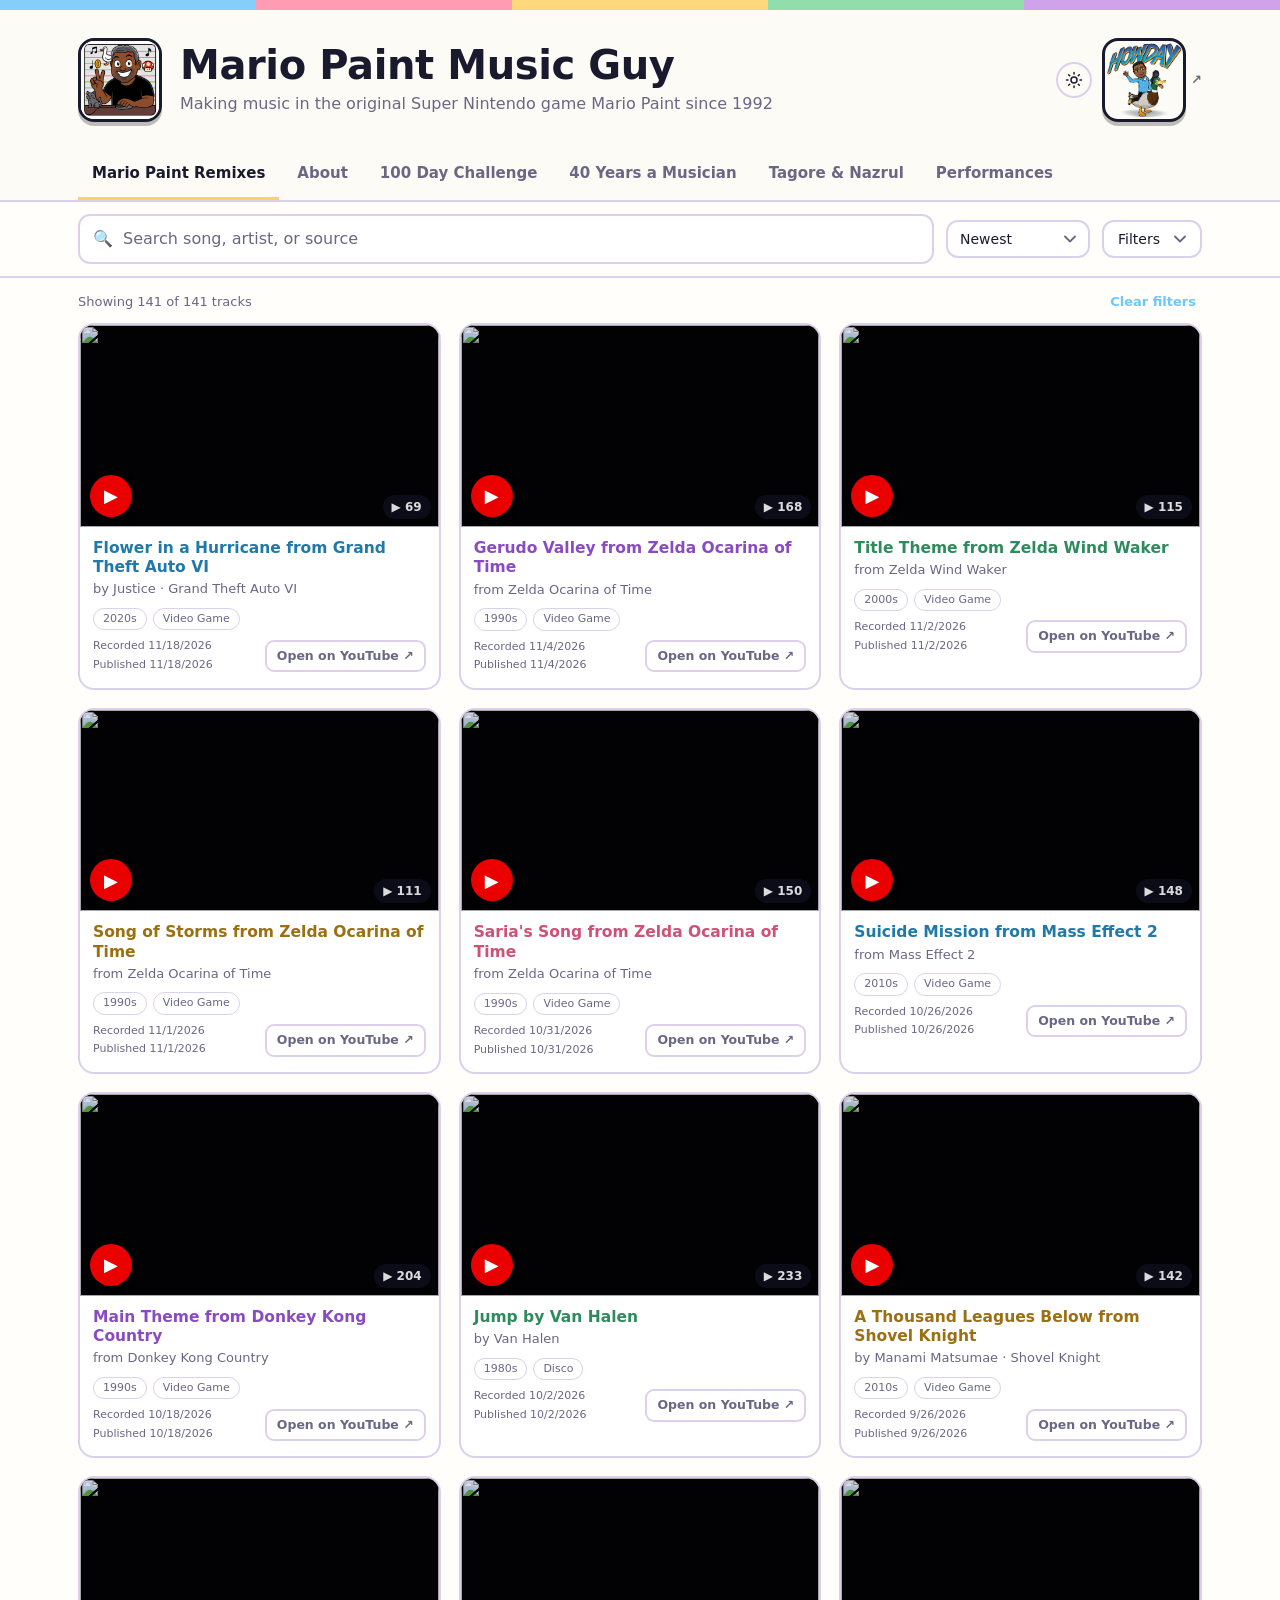
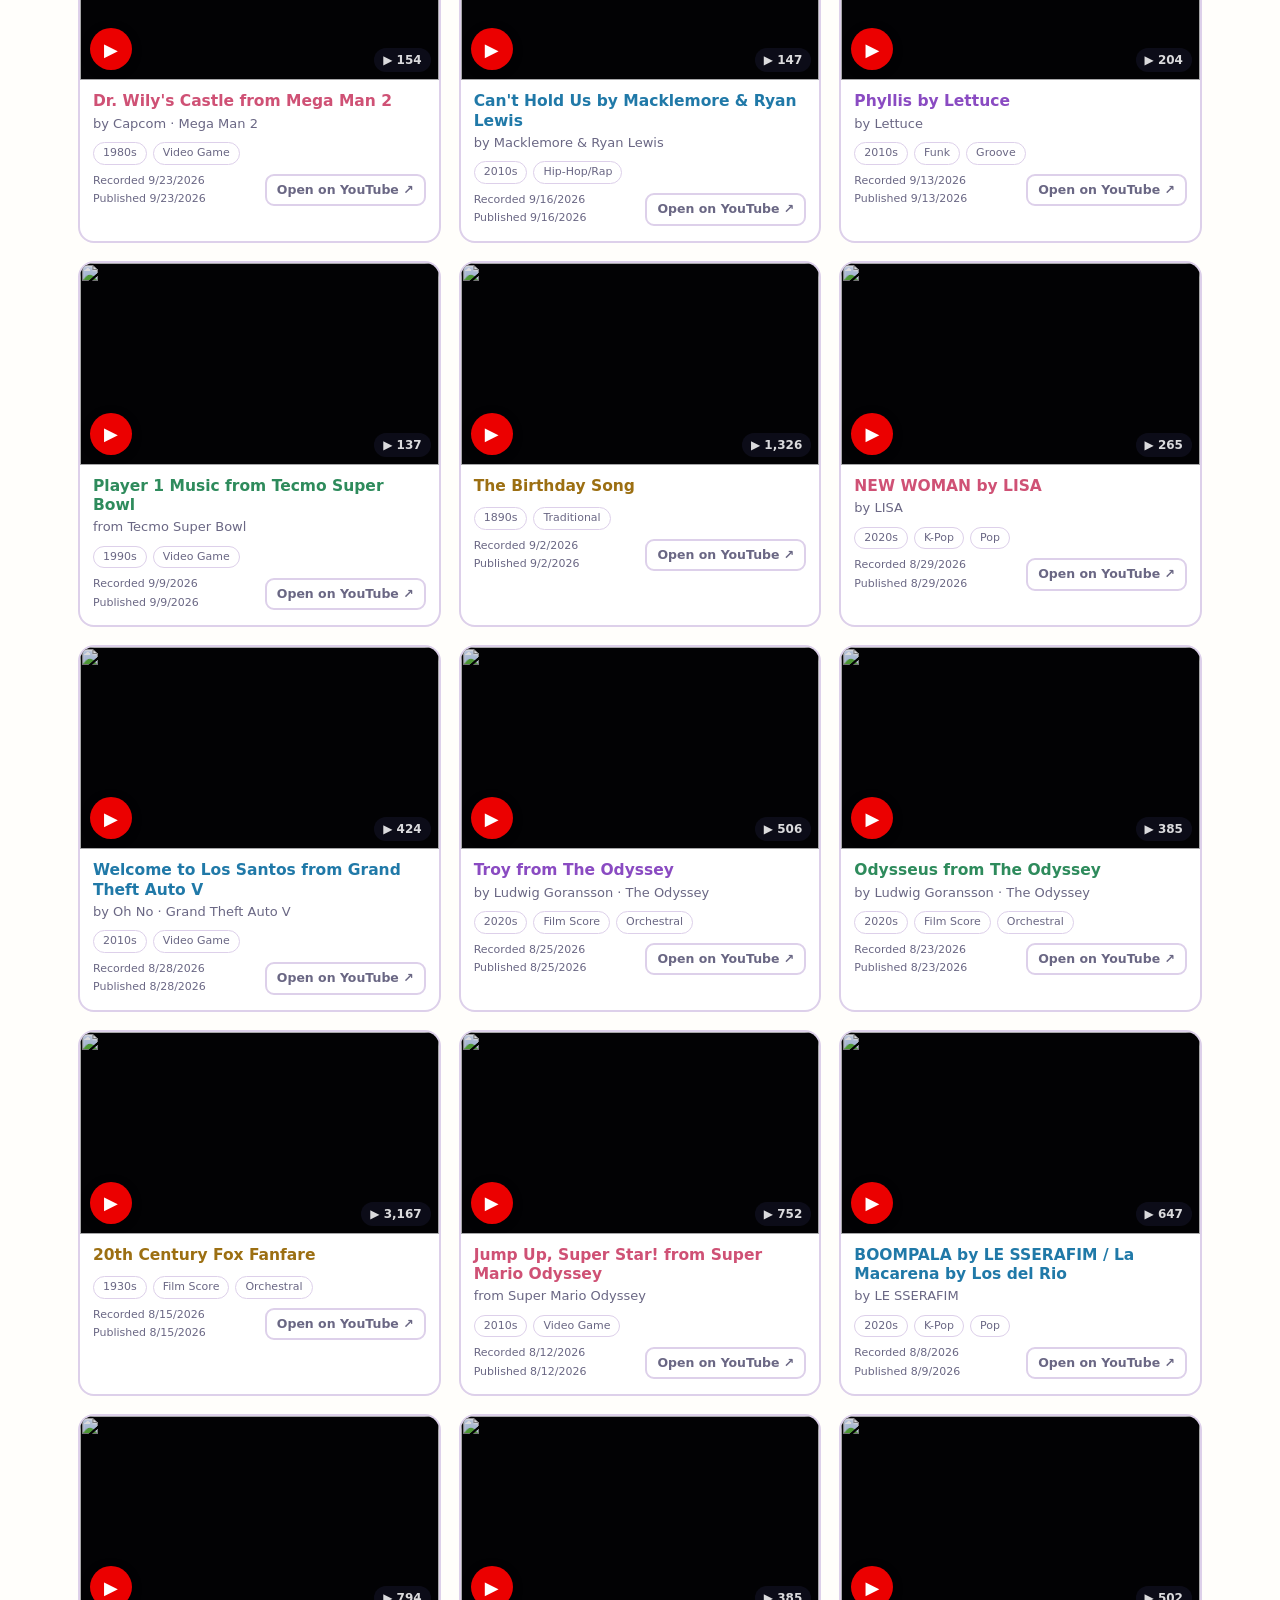
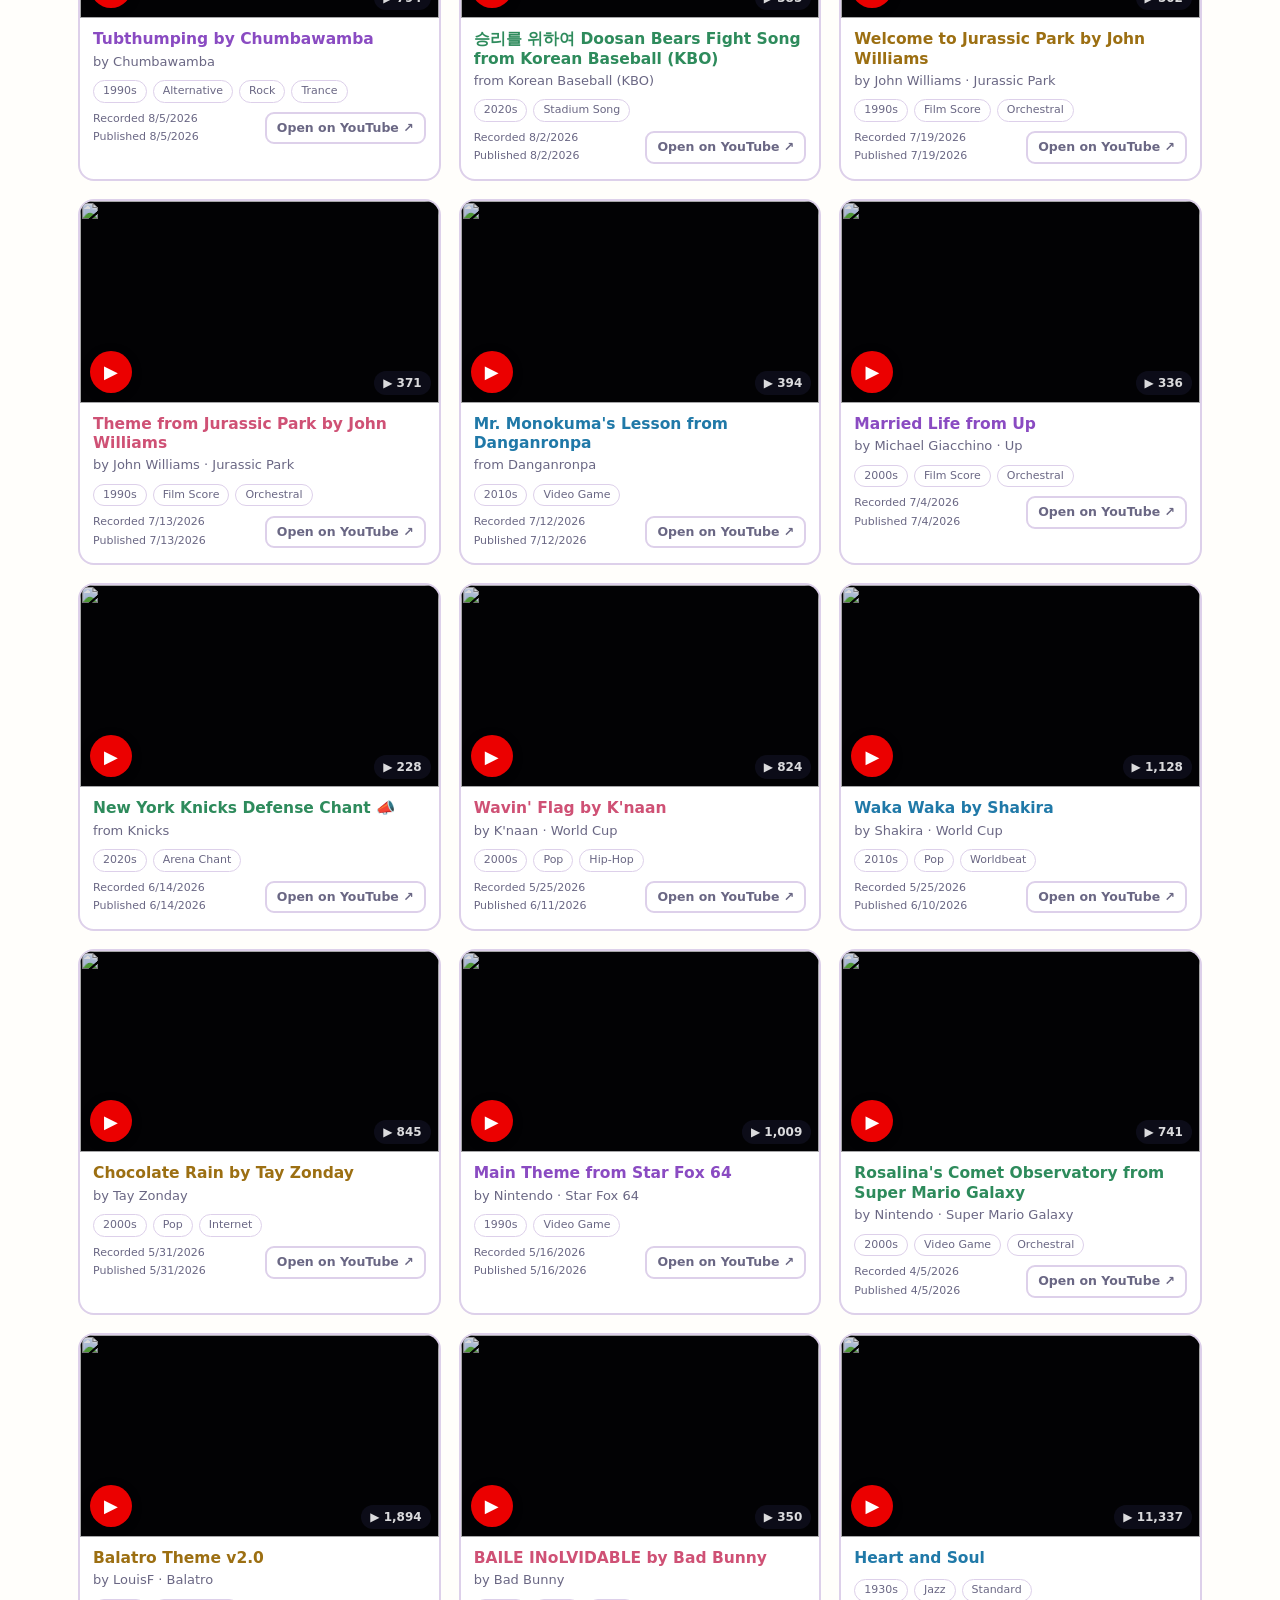
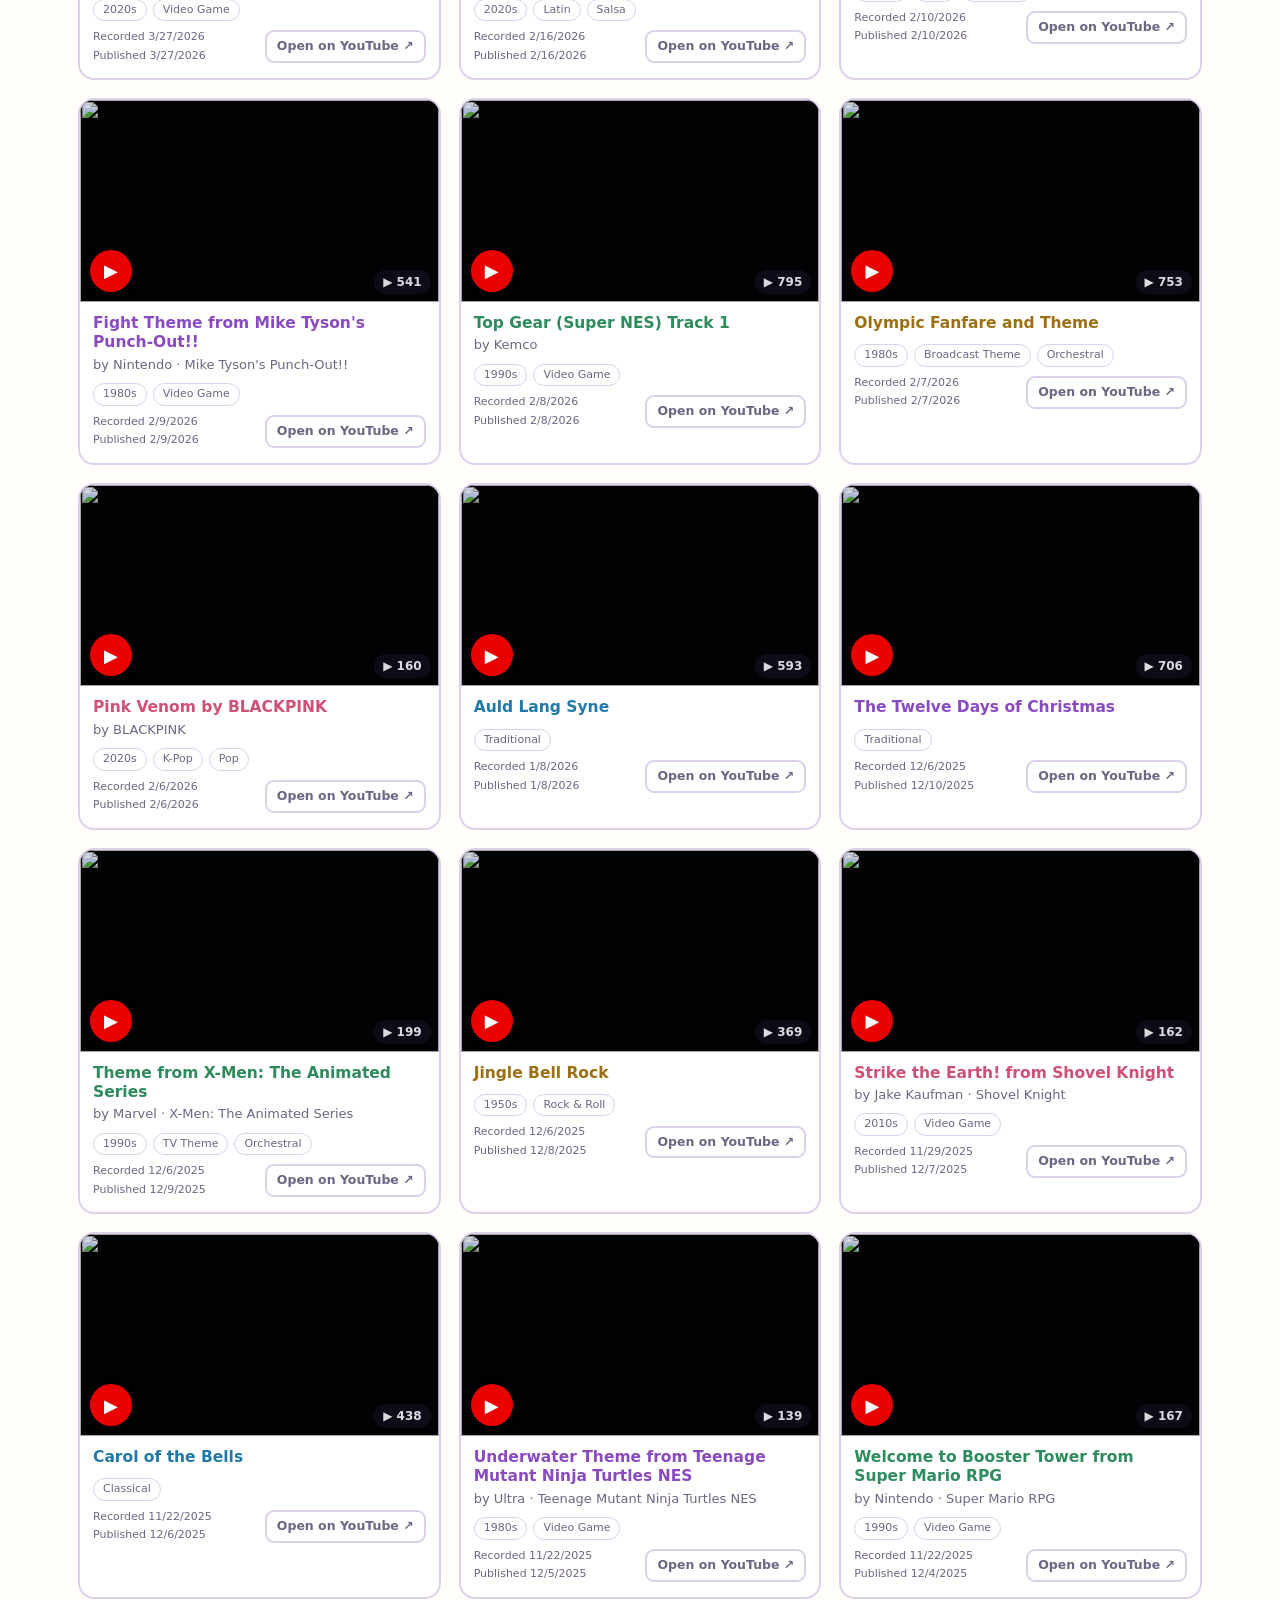
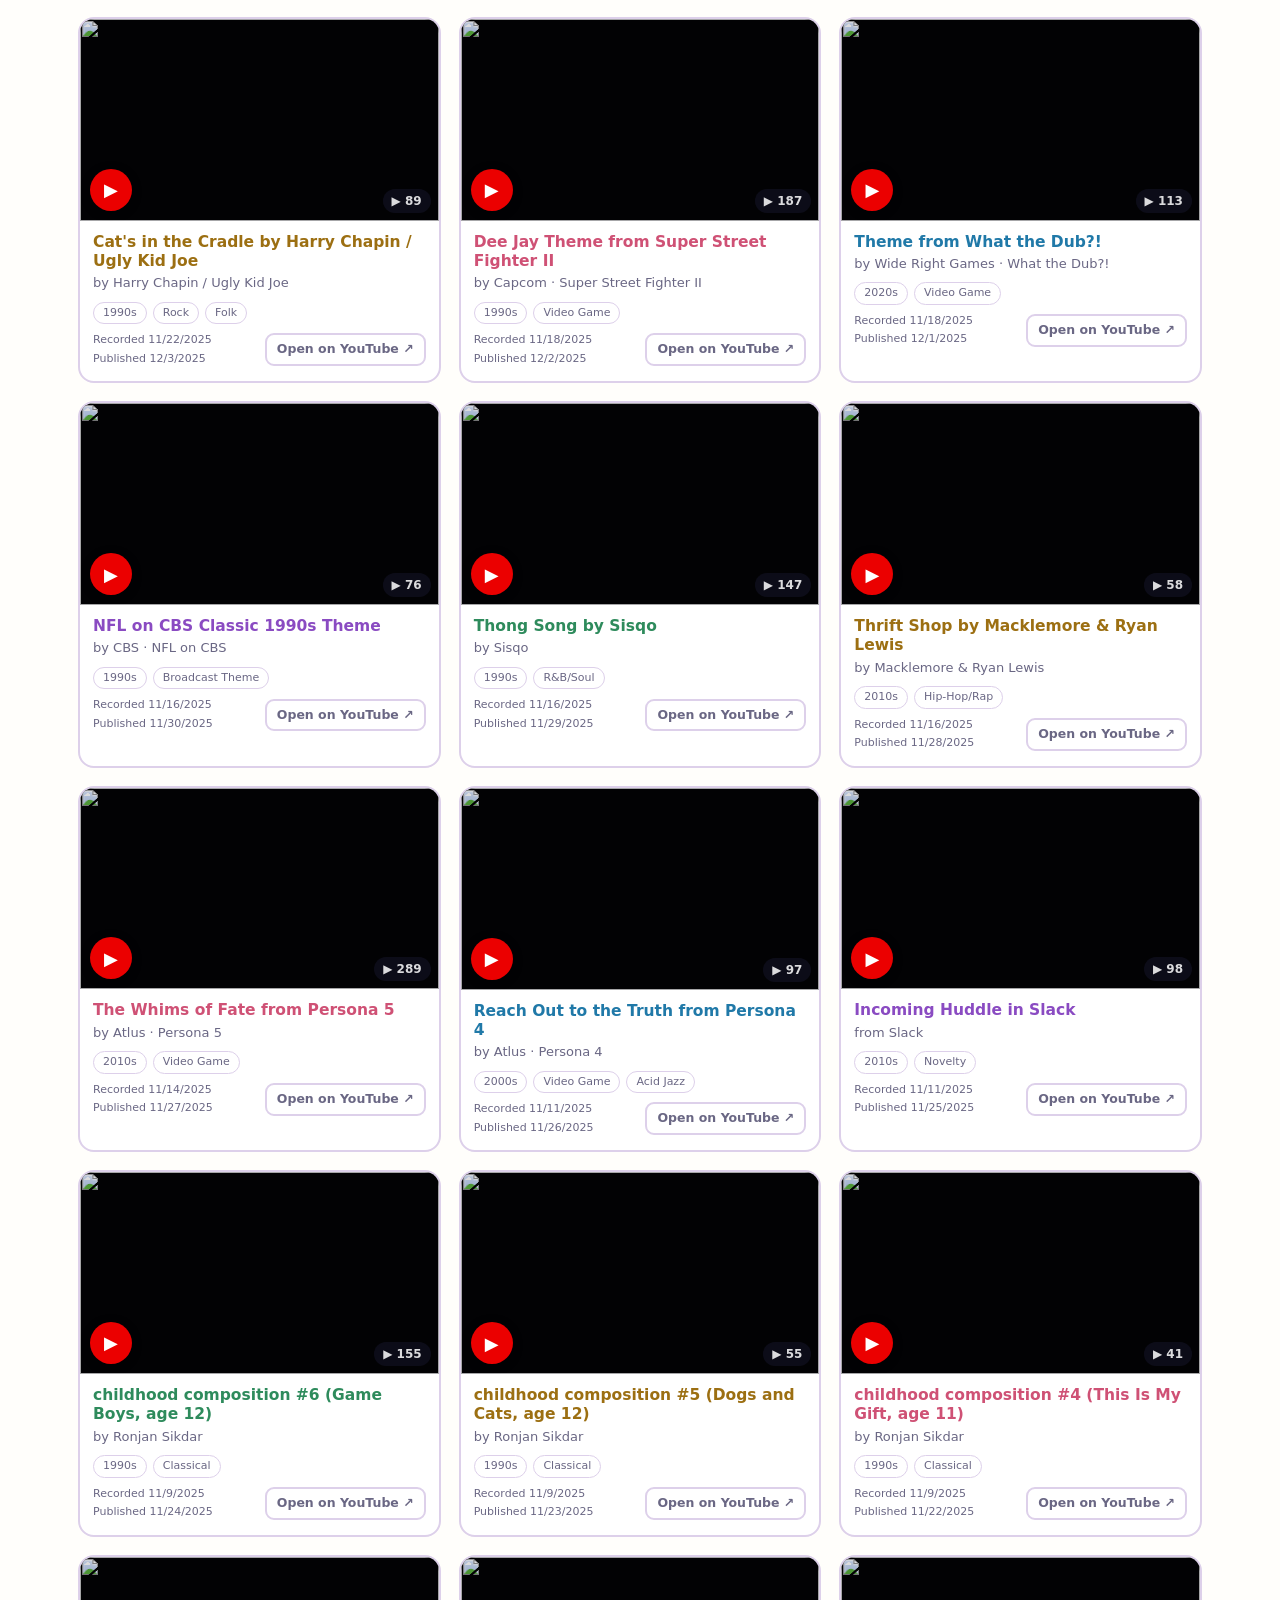
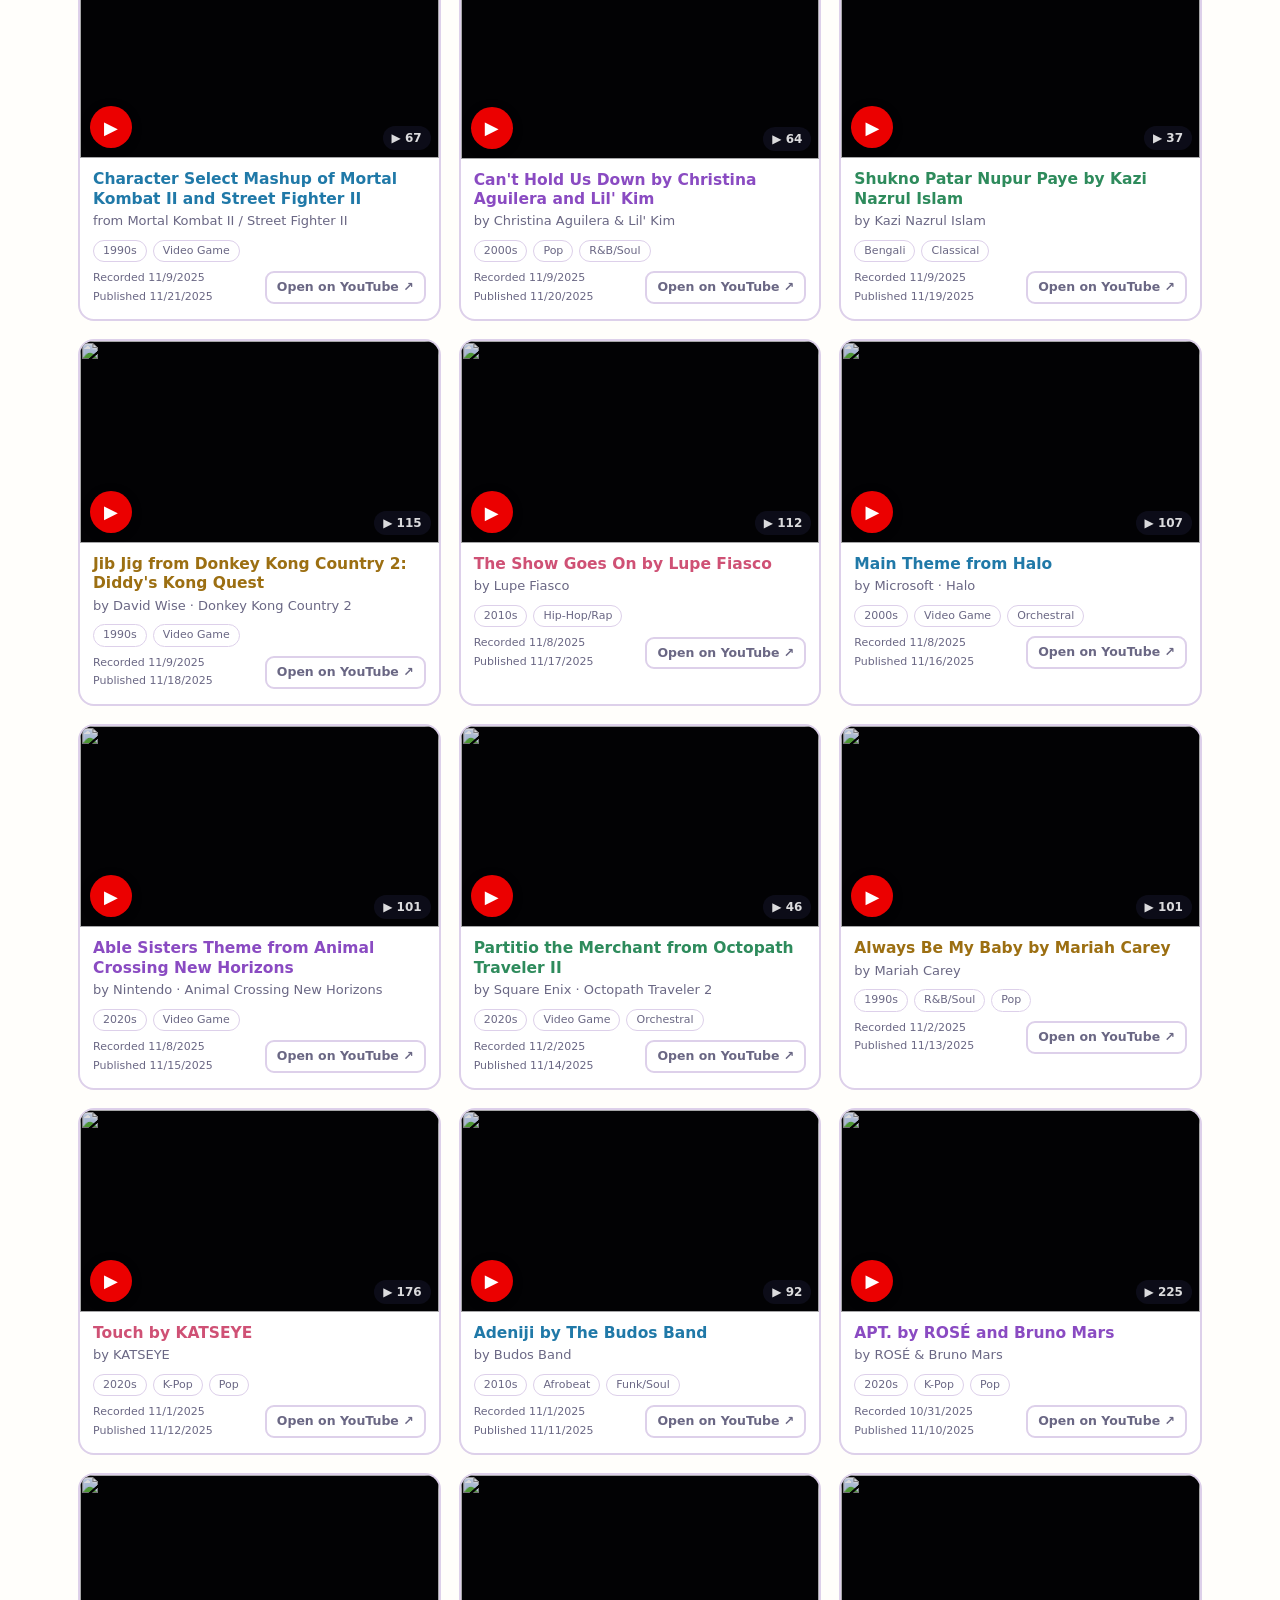
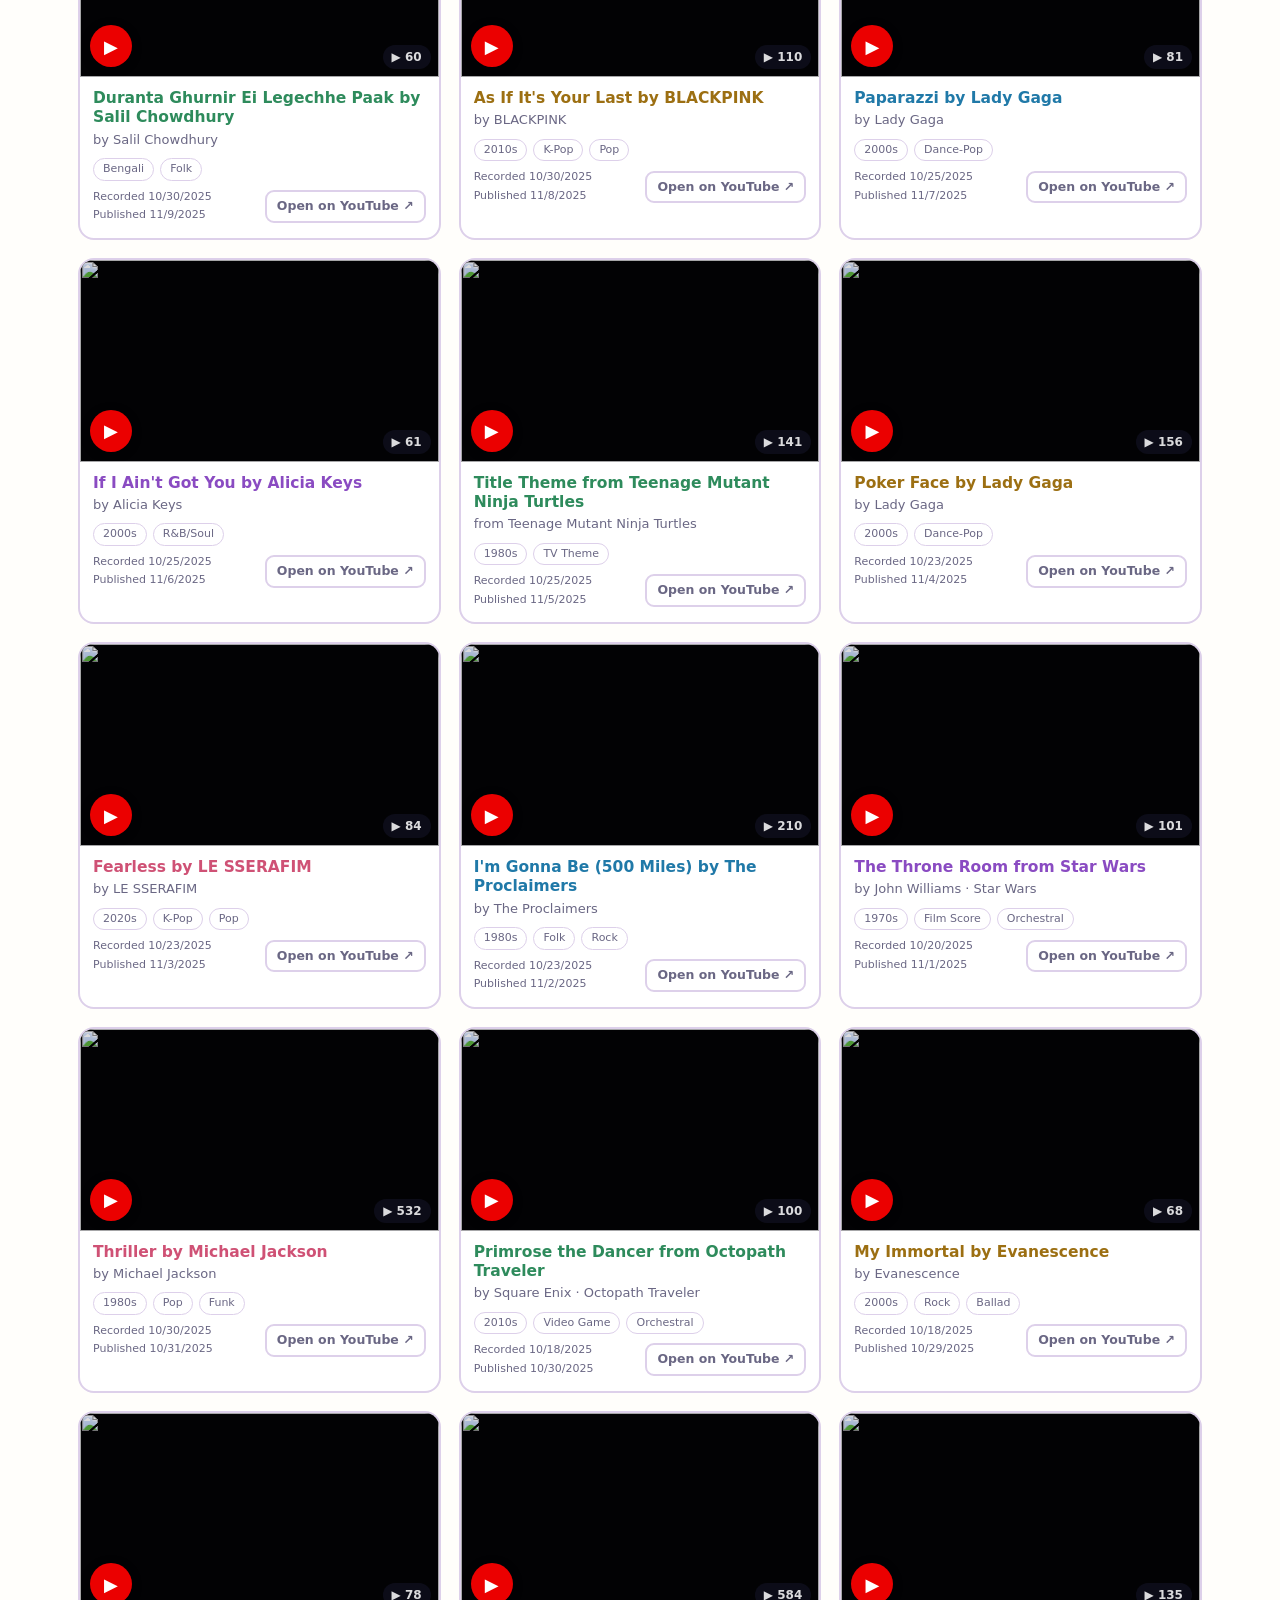
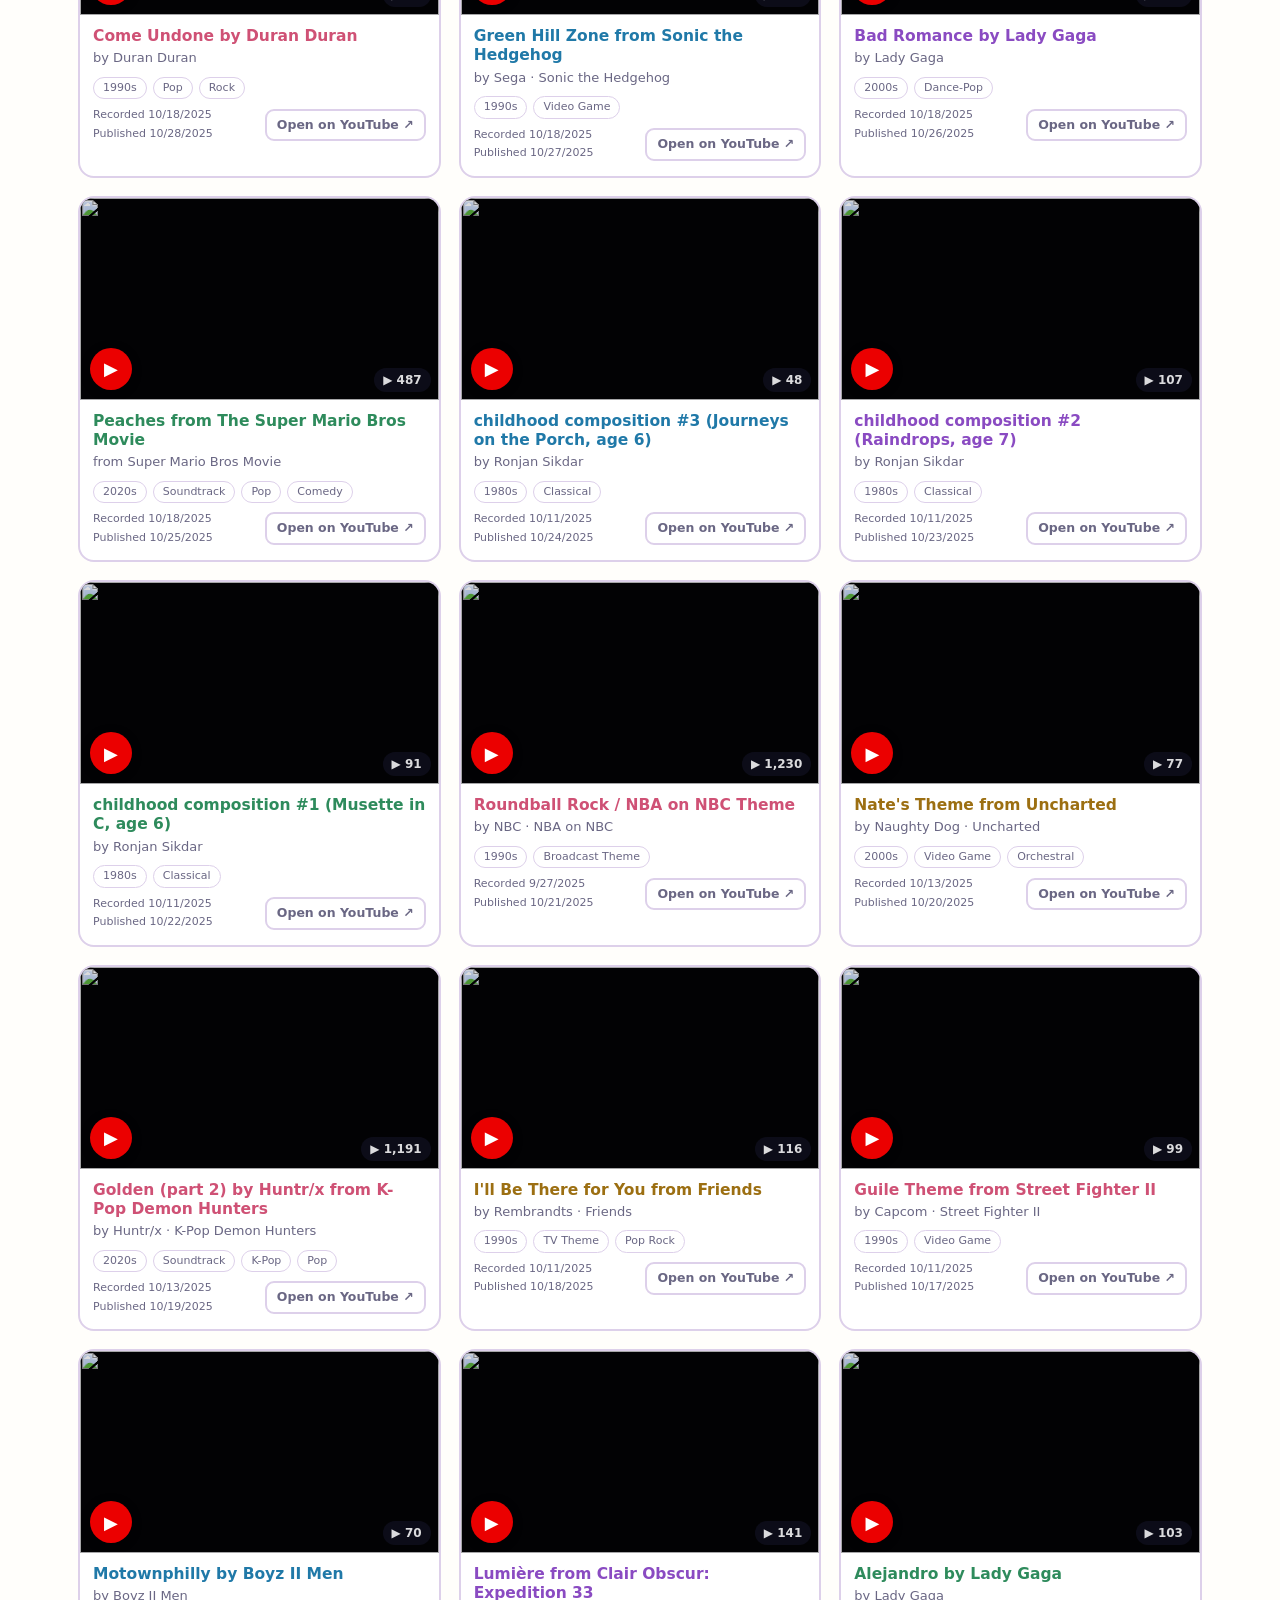
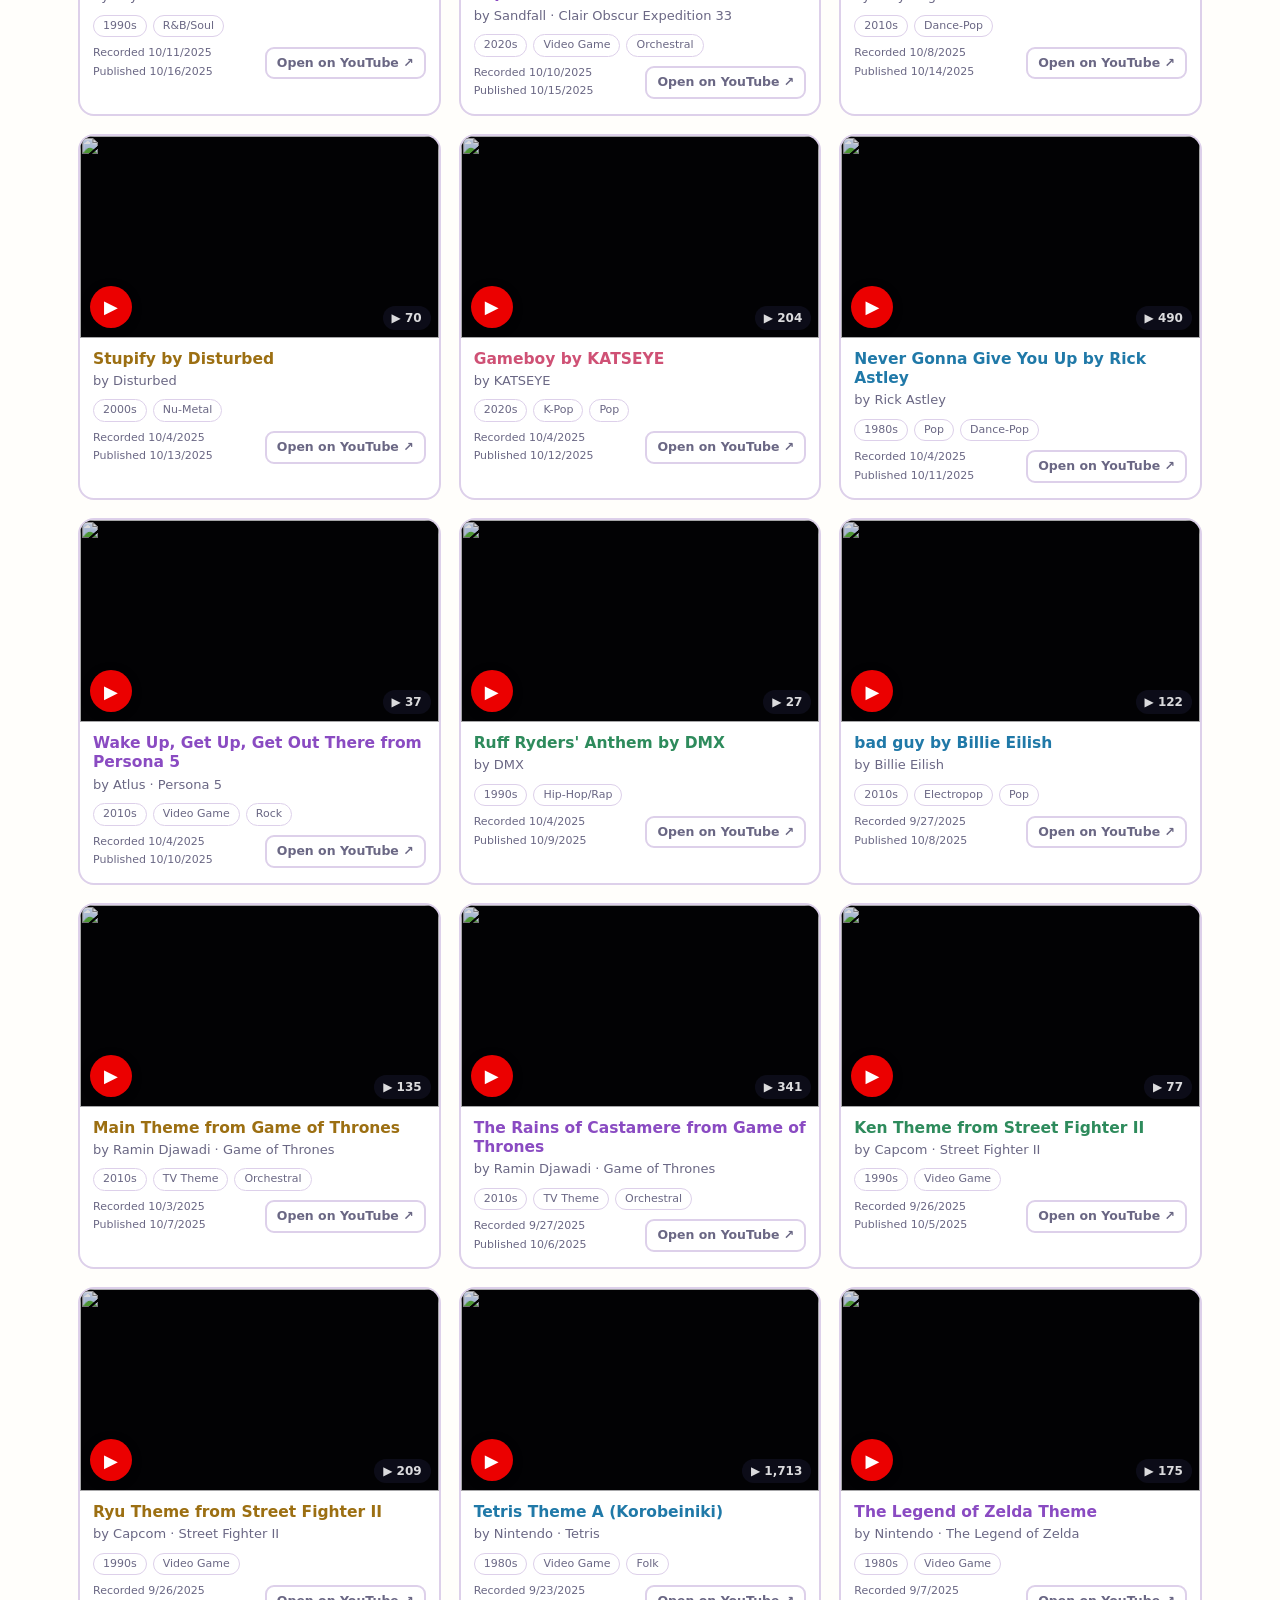
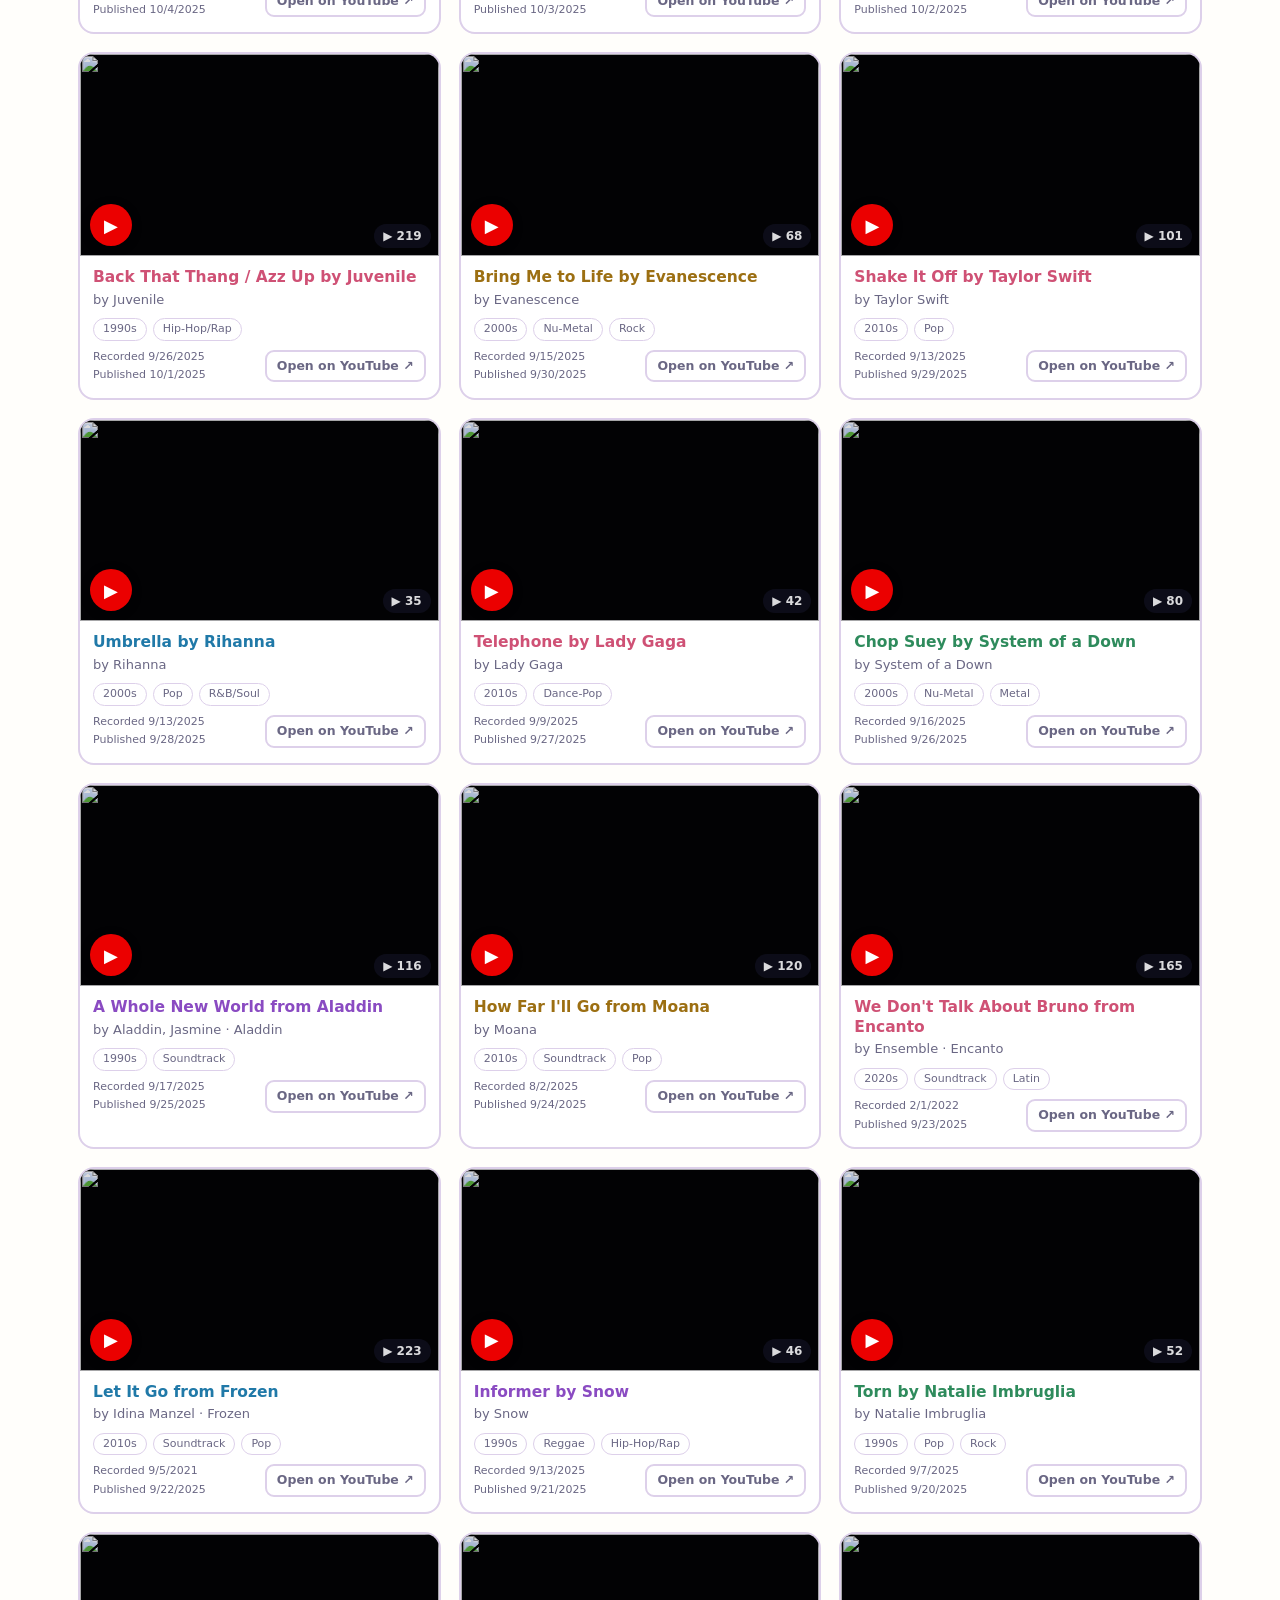
==== commit dbc14ca2: "Daily view refresh" ====
--- a/index.html
+++ b/index.html
@@ -4,7 +4,7 @@
 <meta charset="utf-8">
 <meta name="viewport" content="width=device-width, initial-scale=1">
 <title>Mario Paint Music Guy</title>
-<link rel="stylesheet" href="style.css?v=1795791470">
+<link rel="stylesheet" href="style.css">
 <script>
 (function () {
   var saved = localStorage.getItem("theme");
@@ -67,7 +67,7 @@
 <footer>&copy; Mario Paint Music Guy &middot; <a href="https://www.youtube.com/@MarioPaintMusicGuy" target="_blank" rel="noopener">YouTube</a></footer>
 
 <script>
-const CATALOG = [{"song": "Heart and Soul", "artist": "", "source": "", "category": "Standard", "recorded": "2026-02-10", "published": "2026-02-10", "regId": "2ueKLlIzvfw", "shortId": "Wr3426R2j0g", "regViews": 11027, "shortViews": 310, "genres": ["Jazz", "Standard"], "decade": "1930s", "collections": [], "franchises": [], "archive": false}, {"song": "20th Century Fox Fanfare", "artist": "", "source": "", "category": "Movie", "recorded": "2026-08-15", "published": "2026-08-15", "regId": "sevMxQVVUDM", "shortId": "JgmWVmT6y0I", "regViews": 3004, "shortViews": 162, "genres": ["Film Score", "Orchestral"], "decade": "1930s", "collections": ["Movie & TV"], "franchises": [], "archive": false}, {"song": "Balatro Theme v2.0", "artist": "LouisF", "source": "Balatro", "category": "Game", "recorded": "2026-03-27", "published": "2026-03-27", "regId": "3yrPUi-ESMI", "shortId": "", "regViews": 1894, "shortViews": null, "genres": ["Video Game"], "decade": "2020s", "collections": [], "franchises": ["Balatro"], "archive": false}, {"song": "Tetris Theme A (Korobeiniki)", "artist": "Nintendo", "source": "Tetris", "category": "Game", "recorded": "2025-09-23", "published": "2025-10-03", "regId": "H_ZbOxNmlis", "shortId": "", "regViews": 1712, "shortViews": null, "genres": ["Video Game", "Folk"], "decade": "1980s", "collections": [], "franchises": ["Nintendo"], "archive": false}, {"song": "The Birthday Song", "artist": "", "source": "", "category": "Standard", "recorded": "2026-09-02", "published": "2026-09-02", "regId": "ES9xTOsCjaQ", "shortId": "R65C-DaXrLw", "regViews": 1275, "shortViews": 51, "genres": ["Traditional"], "decade": "1890s", "collections": [], "franchises": [], "archive": false}, {"song": "Golden by Huntr/x from K-Pop Demon Hunters", "artist": "Huntr/x", "source": "K-Pop Demon Hunters", "category": "Movie", "recorded": "2025-08-21", "published": "2025-09-02", "regId": "4ZWilVUmlLQ", "shortId": "uCRMGy0MFsE", "regViews": 1174, "shortViews": 114, "genres": ["Soundtrack", "K-Pop", "Pop"], "decade": "2020s", "collections": ["Movie & TV"], "franchises": ["K-Pop Demon Hunters"], "archive": false}, {"song": "Roundball Rock / NBA on NBC Theme", "artist": "NBC", "source": "NBA on NBC", "category": "Sports", "recorded": "2025-09-27", "published": "2025-10-21", "regId": "bncDzcIEq9Q", "shortId": "Cq3W-0Tt3R0", "regViews": 1161, "shortViews": 69, "genres": ["Broadcast Theme"], "decade": "1990s", "collections": ["Sports"], "franchises": [], "archive": false}, {"song": "Golden (part 2) by Huntr/x from K-Pop Demon Hunters", "artist": "Huntr/x", "source": "K-Pop Demon Hunters", "category": "Movie", "recorded": "2025-10-13", "published": "2025-10-19", "regId": "SF5gaCYobFs", "shortId": "BbsMTj_1z6Y", "regViews": 1147, "shortViews": 43, "genres": ["Soundtrack", "K-Pop", "Pop"], "decade": "2020s", "collections": ["Movie & TV"], "franchises": ["K-Pop Demon Hunters"], "archive": false}, {"song": "Waka Waka by Shakira", "artist": "Shakira", "source": "World Cup", "category": "Sports", "recorded": "2026-05-25", "published": "2026-06-10", "regId": "WDuNkzxXZJU", "shortId": "nCUYQvqSnLo", "regViews": 1081, "shortViews": 47, "genres": ["Pop", "Worldbeat"], "decade": "2010s", "collections": ["Sports"], "franchises": ["World Cup"], "archive": false}, {"song": "Main Theme from Star Fox 64", "artist": "Nintendo", "source": "Star Fox 64", "category": "Game", "recorded": "2026-05-16", "published": "2026-05-16", "regId": "3b-SNGbLce8", "shortId": "", "regViews": 1009, "shortViews": null, "genres": ["Video Game"], "decade": "1990s", "collections": [], "franchises": ["Nintendo"], "archive": false}, {"song": "Soda Pop by Saja Boys from K-Pop Demon Hunters", "artist": "Saja Boys", "source": "K-Pop Demon Hunters", "category": "Movie", "recorded": "2025-08-21", "published": "2025-09-03", "regId": "pqCuLL25n6A", "shortId": "fSdLHXrg5AI", "regViews": 868, "shortViews": 61, "genres": ["Soundtrack", "K-Pop", "Pop"], "decade": "2020s", "collections": ["Movie & TV"], "franchises": ["K-Pop Demon Hunters"], "archive": false}, {"song": "Sunday Night Football Theme / NFL on NBC (with instrument layer build)", "artist": "NBC", "source": "NFL on NBC", "category": "Sports", "recorded": "2025-09-03", "published": "2025-09-04", "regId": "ODpYoeWWM_s", "shortId": "igqPYNcxgRw", "regViews": 858, "shortViews": 67, "genres": ["Broadcast Theme"], "decade": "2000s", "collections": ["Sports"], "franchises": [], "archive": false}, {"song": "Wavin' Flag by K'naan", "artist": "K'naan", "source": "World Cup", "category": "Sports", "recorded": "2026-05-25", "published": "2026-06-11", "regId": "sng3wLvk4Yg", "shortId": "32qicB0bze4", "regViews": 802, "shortViews": 22, "genres": ["Pop", "Hip-Hop"], "decade": "2000s", "collections": ["Sports"], "franchises": ["World Cup"], "archive": false}, {"song": "Top Gear (Super NES) Track 1", "artist": "Kemco", "source": "", "category": "Game", "recorded": "2026-02-08", "published": "2026-02-08", "regId": "xOwlTm9WJ_E", "shortId": "", "regViews": 795, "shortViews": null, "genres": ["Video Game"], "decade": "1990s", "collections": [], "franchises": [], "archive": false}, {"song": "Tubthumping by Chumbawamba", "artist": "Chumbawamba", "source": "", "category": "Cover", "recorded": "2026-08-05", "published": "2026-08-05", "regId": "V7dY8bz9oFQ", "shortId": "", "regViews": 794, "shortViews": null, "genres": ["Alternative", "Rock", "Trance"], "decade": "1990s", "collections": [], "franchises": ["Chumbawamba"], "archive": false}, {"song": "Chocolate Rain by Tay Zonday", "artist": "Tay Zonday", "source": "", "category": "Cover", "recorded": "2026-05-31", "published": "2026-05-31", "regId": "llSHX7nzeEg", "shortId": "b7Lk6gFHze0", "regViews": 770, "shortViews": 75, "genres": ["Pop", "Internet"], "decade": "2000s", "collections": [], "franchises": [], "archive": false}, {"song": "Olympic Fanfare and Theme", "artist": "", "source": "", "category": "Sports", "recorded": "2026-02-07", "published": "2026-02-07", "regId": "QzsrSvFwsXk", "shortId": "", "regViews": 753, "shortViews": null, "genres": ["Broadcast Theme", "Orchestral"], "decade": "1980s", "collections": ["Sports"], "franchises": [], "archive": false}, {"song": "Rosalina's Comet Observatory from Super Mario Galaxy", "artist": "Nintendo", "source": "Super Mario Galaxy", "category": "Game", "recorded": "2026-04-05", "published": "2026-04-05", "regId": "essdTcbAdUg", "shortId": "5hXmhypyYvY", "regViews": 731, "shortViews": 5, "genres": ["Video Game", "Orchestral"], "decade": "2000s", "collections": [], "franchises": ["Nintendo"], "archive": false}, {"song": "The Twelve Days of Christmas", "artist": "", "source": "", "category": "Holiday", "recorded": "2025-12-06", "published": "2025-12-10", "regId": "M8LcDn4JFUI", "shortId": "", "regViews": 706, "shortViews": null, "genres": ["Traditional"], "decade": "", "collections": ["Holiday"], "franchises": [], "archive": false}, {"song": "Jump Up, Super Star! from Super Mario Odyssey", "artist": "", "source": "Super Mario Odyssey", "category": "Game", "recorded": "2026-08-12", "published": "2026-08-12", "regId": "a2CiicVmY1s", "shortId": "1sTVZLxGuko", "regViews": 636, "shortViews": 116, "genres": ["Video Game"], "decade": "2010s", "collections": [], "franchises": [], "archive": false}, {"song": "BOOMPALA by LE SSERAFIM / La Macarena by Los del Rio", "artist": "LE SSERAFIM", "source": "", "category": "K-Pop", "recorded": "2026-08-08", "published": "2026-08-09", "regId": "Q9eVc2QR40Q", "shortId": "5sviO1mfnkc", "regViews": 628, "shortViews": 19, "genres": ["K-Pop", "Pop"], "decade": "2020s", "collections": [], "franchises": ["LE SSERAFIM"], "archive": false}, {"song": "Auld Lang Syne", "artist": "", "source": "", "category": "Holiday", "recorded": "2026-01-08", "published": "2026-01-08", "regId": "dFD6bGnLXkQ", "shortId": "", "regViews": 593, "shortViews": null, "genres": ["Traditional"], "decade": "", "collections": ["Holiday"], "franchises": [], "archive": false}, {"song": "Green Hill Zone from Sonic the Hedgehog", "artist": "Sega", "source": "Sonic the Hedgehog", "category": "Game", "recorded": "2025-10-18", "published": "2025-10-27", "regId": "-ow5G2m-9Qg", "shortId": "", "regViews": 584, "shortViews": null, "genres": ["Video Game"], "decade": "1990s", "collections": [], "franchises": [], "archive": false}, {"song": "Fight Theme from Mike Tyson's Punch-Out!!", "artist": "Nintendo", "source": "Mike Tyson's Punch-Out!!", "category": "Game", "recorded": "2026-02-09", "published": "2026-02-09", "regId": "fMv8ROvErJ0", "shortId": "", "regViews": 541, "shortViews": null, "genres": ["Video Game"], "decade": "1980s", "collections": [], "franchises": ["Nintendo"], "archive": false}, {"song": "Never Gonna Give You Up by Rick Astley", "artist": "Rick Astley", "source": "", "category": "Cover", "recorded": "2025-10-04", "published": "2025-10-11", "regId": "FBUEpm3ad-8", "shortId": "", "regViews": 489, "shortViews": null, "genres": ["Pop", "Dance-Pop"], "decade": "1980s", "collections": [], "franchises": [], "archive": false}, {"song": "Peaches from The Super Mario Bros Movie", "artist": "", "source": "Super Mario Bros Movie", "category": "Game", "recorded": "2025-10-18", "published": "2025-10-25", "regId": "eXWq4ltqSMk", "shortId": "", "regViews": 487, "shortViews": null, "genres": ["Soundtrack", "Pop", "Comedy"], "decade": "2020s", "collections": ["Movie & TV"], "franchises": ["Nintendo"], "archive": false}, {"song": "Welcome to Jurassic Park by John Williams", "artist": "John Williams", "source": "Jurassic Park", "category": "Movie", "recorded": "2026-07-19", "published": "2026-07-19", "regId": "RAtpSmHgvRo", "shortId": "vViqh1fow08", "regViews": 473, "shortViews": 29, "genres": ["Film Score", "Orchestral"], "decade": "1990s", "collections": ["Movie & TV"], "franchises": ["Jurassic Park"], "archive": false}, {"song": "Troy from The Odyssey", "artist": "Ludwig Goransson", "source": "The Odyssey", "category": "Movie", "recorded": "2026-08-25", "published": "2026-08-25", "regId": "8LacGdTzCuA", "shortId": "2RL-9QNIbM4", "regViews": 449, "shortViews": 57, "genres": ["Film Score", "Orchestral"], "decade": "2020s", "collections": ["Movie & TV"], "franchises": ["Ludwig Goransson"], "archive": false}, {"song": "Carol of the Bells", "artist": "", "source": "", "category": "Holiday", "recorded": "2025-11-22", "published": "2025-12-06", "regId": "eLV18SiWft4", "shortId": "", "regViews": 438, "shortViews": null, "genres": ["Classical"], "decade": "", "collections": ["Holiday"], "franchises": [], "archive": false}, {"song": "Thriller by Michael Jackson", "artist": "Michael Jackson", "source": "", "category": "Cover", "recorded": "2025-10-30", "published": "2025-10-31", "regId": "LZkT5AcTcLg", "shortId": "U9bTvbvpY0k", "regViews": 434, "shortViews": 98, "genres": ["Pop", "Funk"], "decade": "1980s", "collections": [], "franchises": [], "archive": false}, {"song": "Welcome to Los Santos from Grand Theft Auto V", "artist": "Oh No", "source": "Grand Theft Auto V", "category": "Game", "recorded": "2026-08-28", "published": "2026-08-28", "regId": "x6q19b8PwU4", "shortId": "QejbVfzxVxw", "regViews": 404, "shortViews": 20, "genres": ["Video Game"], "decade": "2010s", "collections": [], "franchises": ["Grand Theft Auto"], "archive": false}, {"song": "Mr. Monokuma's Lesson from Danganronpa", "artist": "", "source": "Danganronpa", "category": "Game", "recorded": "2026-07-12", "published": "2026-07-12", "regId": "CAdpdeIRv8s", "shortId": "", "regViews": 394, "shortViews": null, "genres": ["Video Game"], "decade": "2010s", "collections": [], "franchises": ["Danganronpa"], "archive": false}, {"song": "Super Mario Bros Theme", "artist": "Nintendo", "source": "Super Mario Bros", "category": "Game", "recorded": "2025-08-31", "published": "2025-09-12", "regId": "1nHFPyLbXbU", "shortId": "", "regViews": 378, "shortViews": null, "genres": ["Video Game"], "decade": "1980s", "collections": [], "franchises": ["Nintendo"], "archive": false}, {"song": "승리를 위하여 Doosan Bears Fight Song from Korean Baseball (KBO)", "artist": "", "source": "Korean Baseball (KBO)", "category": "Sports", "recorded": "2026-08-02", "published": "2026-08-02", "regId": "YFeqXMWJh64", "shortId": "GFjJGHFkQLg", "regViews": 369, "shortViews": 16, "genres": ["Stadium Song"], "decade": "2020s", "collections": ["Sports"], "franchises": ["Doosan Bears"], "archive": false}, {"song": "Jingle Bell Rock", "artist": "", "source": "", "category": "Holiday", "recorded": "2025-12-06", "published": "2025-12-08", "regId": "GD8x5QDlXgI", "shortId": "", "regViews": 369, "shortViews": null, "genres": ["Rock & Roll"], "decade": "1950s", "collections": ["Holiday"], "franchises": [], "archive": false}, {"song": "Odysseus from The Odyssey", "artist": "Ludwig Goransson", "source": "The Odyssey", "category": "Movie", "recorded": "2026-08-23", "published": "2026-08-23", "regId": "2rXGOfZ6SdI", "shortId": "hZyVNPP6R7Y", "regViews": 361, "shortViews": 24, "genres": ["Film Score", "Orchestral"], "decade": "2020s", "collections": ["Movie & TV"], "franchises": ["Ludwig Goransson"], "archive": false}, {"song": "BAILE INoLVIDABLE by Bad Bunny", "artist": "Bad Bunny", "source": "", "category": "Cover", "recorded": "2026-02-16", "published": "2026-02-16", "regId": "35HM68g6asU", "shortId": "_V_C0Pkk02Y", "regViews": 331, "shortViews": 18, "genres": ["Latin", "Salsa"], "decade": "2020s", "collections": [], "franchises": [], "archive": false}, {"song": "Theme from Jurassic Park by John Williams", "artist": "John Williams", "source": "Jurassic Park", "category": "Movie", "recorded": "2026-07-13", "published": "2026-07-13", "regId": "HYxP_cm7UPs", "shortId": "cZ_G0JtVFNY", "regViews": 321, "shortViews": 50, "genres": ["Film Score", "Orchestral"], "decade": "1990s", "collections": ["Movie & TV"], "franchises": ["Jurassic Park"], "archive": false}, {"song": "Married Life from Up", "artist": "Michael Giacchino", "source": "Up", "category": "Disney", "recorded": "2026-07-04", "published": "2026-07-04", "regId": "kYTftHHddaw", "shortId": "ewetfIp8flo", "regViews": 294, "shortViews": 42, "genres": ["Film Score", "Orchestral"], "decade": "2000s", "collections": ["Disney"], "franchises": [], "archive": false}, {"song": "The Rains of Castamere from Game of Thrones", "artist": "Ramin Djawadi", "source": "Game of Thrones", "category": "TV", "recorded": "2025-09-27", "published": "2025-10-06", "regId": "zT5SM5R38_w", "shortId": "rBSF42hB5GM", "regViews": 290, "shortViews": 50, "genres": ["TV Theme", "Orchestral"], "decade": "2010s", "collections": ["Movie & TV"], "franchises": ["Game of Thrones"], "archive": false}, {"song": "How It's Done by Huntr/x from K-Pop Demon Hunters", "artist": "Huntr/x", "source": "K-Pop Demon Hunters", "category": "Movie", "recorded": "2025-08-23", "published": "2025-09-09", "regId": "qyTQlQZYNC4", "shortId": "MCcJ6F1lzNM", "regViews": 287, "shortViews": 22, "genres": ["Soundtrack", "K-Pop", "Pop"], "decade": "2020s", "collections": ["Movie & TV"], "franchises": ["K-Pop Demon Hunters"], "archive": false}, {"song": "NFL on FOX Theme (with instrument layer build)", "artist": "FOX", "source": "NFL on FOX", "category": "Sports", "recorded": "2025-09-06", "published": "2025-09-07", "regId": "NL6EQAy2Z1I", "shortId": "YRnrwNBA6XQ", "regViews": 275, "shortViews": 35, "genres": ["Broadcast Theme"], "decade": "1990s", "collections": ["Sports"], "franchises": [], "archive": false}, {"song": "Takedown by Huntr/x from K-Pop Demon Hunters", "artist": "Huntr/x", "source": "K-Pop Demon Hunters", "category": "Movie", "recorded": "2025-08-24", "published": "2025-09-10", "regId": "_o-PGevel_U", "shortId": "JW3lEXcboSk", "regViews": 249, "shortViews": 51, "genres": ["Soundtrack", "K-Pop", "Pop"], "decade": "2020s", "collections": ["Movie & TV"], "franchises": ["K-Pop Demon Hunters"], "archive": false}, {"song": "NEW WOMAN by LISA", "artist": "LISA", "source": "LISA", "category": "K-Pop", "recorded": "2026-08-29", "published": "2026-08-29", "regId": "OPScjBS_sZg", "shortId": "GIi-4_b7tww", "regViews": 237, "shortViews": 28, "genres": ["K-Pop", "Pop"], "decade": "2020s", "collections": [], "franchises": ["LISA"], "archive": false}, {"song": "New York Knicks Defense Chant 📣", "artist": "", "source": "Knicks", "category": "Sports", "recorded": "2026-06-14", "published": "2026-06-14", "regId": "zZ7UECYN-q4", "shortId": "", "regViews": 228, "shortViews": null, "genres": ["Arena Chant"], "decade": "2020s", "collections": ["Sports"], "franchises": [], "archive": false}, {"song": "Jump by Van Halen", "artist": "Van Halen", "source": "", "category": "Rock", "recorded": "2026-10-02", "published": "2026-10-02", "regId": "34YAnh6NsOo", "shortId": "fZBMVpll34I", "regViews": 204, "shortViews": 29, "genres": ["Disco"], "decade": "1980s", "collections": [], "franchises": [], "archive": false}, {"song": "Let It Go from Frozen", "artist": "Idina Manzel", "source": "Frozen", "category": "Disney", "recorded": "2021-09-05", "published": "2025-09-22", "regId": "U-8O2cnjROk", "shortId": "MktePQgCRps", "regViews": 188, "shortViews": 35, "genres": ["Soundtrack", "Pop"], "decade": "2010s", "collections": ["Disney"], "franchises": [], "archive": false}, {"song": "Theme from X-Men: The Animated Series", "artist": "Marvel", "source": "X-Men: The Animated Series", "category": "TV", "recorded": "2025-12-06", "published": "2025-12-09", "regId": "wlZhkwb9DKw", "shortId": "0HRYpgUeWFM", "regViews": 180, "shortViews": 19, "genres": ["TV Theme", "Orchestral"], "decade": "1990s", "collections": ["Movie & TV"], "franchises": [], "archive": false}, {"song": "APT. by ROSÉ and Bruno Mars", "artist": "ROSÉ & Bruno Mars", "source": "", "category": "K-Pop", "recorded": "2025-10-31", "published": "2025-11-10", "regId": "zj4FdQwn6OE", "shortId": "pRiukKIVzIo", "regViews": 178, "shortViews": 47, "genres": ["K-Pop", "Pop"], "decade": "2020s", "collections": [], "franchises": [], "archive": false}, {"song": "The Legend of Zelda Theme", "artist": "Nintendo", "source": "The Legend of Zelda", "category": "Game", "recorded": "2025-09-07", "published": "2025-10-02", "regId": "YKiaRZpxS78", "shortId": "", "regViews": 175, "shortViews": null, "genres": ["Video Game"], "decade": "1980s", "collections": [], "franchises": ["Nintendo"], "archive": false}, {"song": "Phyllis by Lettuce", "artist": "Lettuce", "source": "Lettuce", "category": "Cover", "recorded": "2026-09-13", "published": "2026-09-13", "regId": "N6iZy4ZbN-g", "shortId": "vDXyBtdiQvA", "regViews": 170, "shortViews": 34, "genres": ["Funk", "Groove"], "decade": "2010s", "collections": [], "franchises": [], "archive": false}, {"song": "Welcome to Booster Tower from Super Mario RPG", "artist": "Nintendo", "source": "Super Mario RPG", "category": "Game", "recorded": "2025-11-22", "published": "2025-12-04", "regId": "mp9MLnj21YY", "shortId": "", "regViews": 167, "shortViews": null, "genres": ["Video Game"], "decade": "1990s", "collections": [], "franchises": ["Nintendo"], "archive": false}, {"song": "Touch by KATSEYE", "artist": "KATSEYE", "source": "", "category": "K-Pop", "recorded": "2025-11-01", "published": "2025-11-12", "regId": "yziuGihYVQw", "shortId": "otmO2NEqVVs", "regViews": 163, "shortViews": 13, "genres": ["K-Pop", "Pop"], "decade": "2020s", "collections": [], "franchises": ["KATSEYE"], "archive": false}, {"song": "Strike the Earth! from Shovel Knight", "artist": "Jake Kaufman", "source": "Shovel Knight", "category": "Game", "recorded": "2025-11-29", "published": "2025-12-07", "regId": "kkY1qcy0484", "shortId": "", "regViews": 162, "shortViews": null, "genres": ["Video Game"], "decade": "2010s", "collections": [], "franchises": [], "archive": false}, {"song": "Poker Face by Lady Gaga", "artist": "Lady Gaga", "source": "", "category": "Cover", "recorded": "2025-10-23", "published": "2025-11-04", "regId": "ILjYoc1XbMM", "shortId": "", "regViews": 156, "shortViews": null, "genres": ["Dance-Pop"], "decade": "2000s", "collections": [], "franchises": ["Lady Gaga"], "archive": false}, {"song": "childhood composition #6 (Game Boys, age 12)", "artist": "Ronjan Sikdar", "source": "", "category": "Composition", "recorded": "2025-11-09", "published": "2025-11-24", "regId": "4lY5sBfnzPE", "shortId": "", "regViews": 155, "shortViews": null, "genres": ["Classical"], "decade": "1990s", "collections": ["Original"], "franchises": [], "archive": true}, {"song": "Gameboy by KATSEYE", "artist": "KATSEYE", "source": "", "category": "K-Pop", "recorded": "2025-10-04", "published": "2025-10-12", "regId": "SAO2F1JXAGc", "shortId": "RT-wvSsJHD4", "regViews": 154, "shortViews": 50, "genres": ["K-Pop", "Pop"], "decade": "2020s", "collections": [], "franchises": ["KATSEYE"], "archive": false}, {"song": "Main Theme from Donkey Kong Country", "artist": "", "source": "Donkey Kong Country", "category": "Game", "recorded": "2026-10-18", "published": "2026-10-18", "regId": "-YkgfG7A2o4", "shortId": "TdoY-LmP1HM", "regViews": 149, "shortViews": 55, "genres": ["Video Game"], "decade": "1990s", "collections": [], "franchises": ["Donkey Kong"], "archive": false}, {"song": "Back That Thang / Azz Up by Juvenile", "artist": "Juvenile", "source": "", "category": "Cover", "recorded": "2025-09-26", "published": "2025-10-01", "regId": "PQMScBLyL8s", "shortId": "U0ejNL1ezCM", "regViews": 147, "shortViews": 72, "genres": ["Hip-Hop/Rap"], "decade": "1990s", "collections": [], "franchises": [], "archive": false}, {"song": "What It Sounds Like by Huntr/x from K-Pop Demon Hunters", "artist": "Huntr/x", "source": "K-Pop Demon Hunters", "category": "Movie", "recorded": "2025-08-24", "published": "2025-09-11", "regId": "9gmNsoLC23g", "shortId": "qYSlezRMOf4", "regViews": 143, "shortViews": 18, "genres": ["Soundtrack", "K-Pop", "Pop"], "decade": "2020s", "collections": ["Movie & TV"], "franchises": ["K-Pop Demon Hunters"], "archive": false}, {"song": "Lumière from Clair Obscur: Expedition 33", "artist": "Sandfall", "source": "Clair Obscur Expedition 33", "category": "Game", "recorded": "2025-10-10", "published": "2025-10-15", "regId": "UhkLBIwMidg", "shortId": "", "regViews": 141, "shortViews": null, "genres": ["Video Game", "Orchestral"], "decade": "2020s", "collections": [], "franchises": [], "archive": false}, {"song": "I'm Gonna Be (500 Miles) by The Proclaimers", "artist": "The Proclaimers ", "source": "", "category": "Cover", "recorded": "2025-10-23", "published": "2025-11-02", "regId": "B6_nC3DnqVc", "shortId": "XJL7vLJnLOo", "regViews": 140, "shortViews": 70, "genres": ["Folk", "Rock"], "decade": "1980s", "collections": [], "franchises": [], "archive": false}, {"song": "Underwater Theme from Teenage Mutant Ninja Turtles NES", "artist": "Ultra", "source": "Teenage Mutant Ninja Turtles NES", "category": "Game", "recorded": "2025-11-22", "published": "2025-12-05", "regId": "XdbfbVK6-9o", "shortId": "", "regViews": 139, "shortViews": null, "genres": ["Video Game"], "decade": "1980s", "collections": [], "franchises": [], "archive": false}, {"song": "Pink Venom by BLACKPINK", "artist": "BLACKPINK", "source": "", "category": "K-Pop", "recorded": "2026-02-06", "published": "2026-02-06", "regId": "l1GpExGhvR0", "shortId": "ofaHS5K0-sM", "regViews": 137, "shortViews": 23, "genres": ["K-Pop", "Pop"], "decade": "2020s", "collections": [], "franchises": ["BLACKPINK"], "archive": false}, {"song": "Bad Romance by Lady Gaga", "artist": "Lady Gaga", "source": "", "category": "Cover", "recorded": "2025-10-18", "published": "2025-10-26", "regId": "Uxc972ZjfO0", "shortId": "", "regViews": 135, "shortViews": null, "genres": ["Dance-Pop"], "decade": "2000s", "collections": [], "franchises": ["Lady Gaga"], "archive": false}, {"song": "Dr. Wily's Castle from Mega Man 2", "artist": "Capcom", "source": "Mega Man 2", "category": "Game", "recorded": "2026-09-23", "published": "2026-09-23", "regId": "hmsJV3-ZBQo", "shortId": "Z_WmM7bwLCk", "regViews": 131, "shortViews": 23, "genres": ["Video Game"], "decade": "1980s", "collections": [], "franchises": ["Capcom"], "archive": false}, {"song": "We Don't Talk About Bruno from Encanto", "artist": "Ensemble", "source": "Encanto", "category": "Disney", "recorded": "2022-02-01", "published": "2025-09-23", "regId": "_9WdKdr8_ck", "shortId": "jb5f5HTxwgs", "regViews": 128, "shortViews": 37, "genres": ["Soundtrack", "Latin"], "decade": "2020s", "collections": ["Disney"], "franchises": [], "archive": false}, {"song": "Title Theme from Teenage Mutant Ninja Turtles", "artist": "", "source": "Teenage Mutant Ninja Turtles", "category": "TV", "recorded": "2025-10-25", "published": "2025-11-05", "regId": "tdxaMQsf-cQ", "shortId": "ITSvT8TE3IU", "regViews": 119, "shortViews": 22, "genres": ["TV Theme"], "decade": "1980s", "collections": ["Movie & TV"], "franchises": [], "archive": false}, {"song": "Can't Hold Us by Macklemore & Ryan Lewis", "artist": "Macklemore & Ryan Lewis", "source": "", "category": "Cover", "recorded": "2026-09-16", "published": "2026-09-16", "regId": "tGFf_4VlXIM", "shortId": "RL8l3ldbIP4", "regViews": 115, "shortViews": 32, "genres": ["Hip-Hop/Rap"], "decade": "2010s", "collections": [], "franchises": ["Macklemore & Ryan Lewis"], "archive": false}, {"song": "Jib Jig from Donkey Kong Country 2: Diddy's Kong Quest", "artist": "David Wise", "source": "Donkey Kong Country 2", "category": "Game", "recorded": "2025-11-09", "published": "2025-11-18", "regId": "600oYFXkbbE", "shortId": "", "regViews": 115, "shortViews": null, "genres": ["Video Game"], "decade": "1990s", "collections": [], "franchises": ["Nintendo"], "archive": false}, {"song": "Ryu Theme from Street Fighter II", "artist": "Capcom", "source": "Street Fighter II", "category": "Game", "recorded": "2025-09-26", "published": "2025-10-04", "regId": "hjYzZc1U7mY", "shortId": "ml-EMKE3jvI", "regViews": 110, "shortViews": 99, "genres": ["Video Game"], "decade": "1990s", "collections": [], "franchises": ["Street Fighter II"], "archive": false}, {"song": "Thong Song by Sisqo", "artist": "Sisqo", "source": "", "category": "Cover", "recorded": "2025-11-16", "published": "2025-11-29", "regId": "mmoADgTgreM", "shortId": "1oxRTvpa9Y0", "regViews": 108, "shortViews": 39, "genres": ["R&B/Soul"], "decade": "1990s", "collections": [], "franchises": [], "archive": false}, {"song": "A Thousand Leagues Below from Shovel Knight", "artist": "Manami Matsumae", "source": "Shovel Knight", "category": "Game", "recorded": "2026-09-26", "published": "2026-09-26", "regId": "KO-rbbC3yRc", "shortId": "bCawj9LVS5A", "regViews": 108, "shortViews": 34, "genres": ["Video Game"], "decade": "2010s", "collections": [], "franchises": ["Shovel Knight"], "archive": false}, {"song": "childhood composition #2 (Raindrops, age 7)", "artist": "Ronjan Sikdar", "source": "", "category": "Composition", "recorded": "2025-10-11", "published": "2025-10-23", "regId": "3P11TtPTwi4", "shortId": "", "regViews": 107, "shortViews": null, "genres": ["Classical"], "decade": "1980s", "collections": ["Original"], "franchises": [], "archive": true}, {"song": "Alejandro by Lady Gaga", "artist": "Lady Gaga", "source": "", "category": "Cover", "recorded": "2025-10-08", "published": "2025-10-14", "regId": "qChUOCxxrtY", "shortId": "", "regViews": 103, "shortViews": null, "genres": ["Dance-Pop"], "decade": "2010s", "collections": [], "franchises": ["Lady Gaga"], "archive": false}, {"song": "Suicide Mission from Mass Effect 2", "artist": "", "source": "Mass Effect 2", "category": "Game", "recorded": "2026-10-26", "published": "2026-10-26", "regId": "Yx6XHEikHGA", "shortId": "9xluU4ujOiY", "regViews": 101, "shortViews": 47, "genres": ["Video Game"], "decade": "2010s", "collections": [], "franchises": [], "archive": false}, {"song": "Always Be My Baby by Mariah Carey", "artist": "Mariah Carey", "source": "", "category": "Cover", "recorded": "2025-11-02", "published": "2025-11-13", "regId": "iGVgTv7Ax1A", "shortId": "", "regViews": 101, "shortViews": null, "genres": ["R&B/Soul", "Pop"], "decade": "1990s", "collections": [], "franchises": [], "archive": false}, {"song": "The Throne Room from Star Wars", "artist": "John Williams", "source": "Star Wars", "category": "Movie", "recorded": "2025-10-20", "published": "2025-11-01", "regId": "pSwbQteB5Ho", "shortId": "", "regViews": 101, "shortViews": null, "genres": ["Film Score", "Orchestral"], "decade": "1970s", "collections": ["Movie & TV"], "franchises": [], "archive": false}, {"song": "Able Sisters Theme from Animal Crossing New Horizons", "artist": "Nintendo", "source": "Animal Crossing New Horizons", "category": "Game", "recorded": "2025-11-08", "published": "2025-11-15", "regId": "0K-kaao1EpY", "shortId": "", "regViews": 101, "shortViews": null, "genres": ["Video Game"], "decade": "2020s", "collections": [], "franchises": ["Nintendo"], "archive": false}, {"song": "Guile Theme from Street Fighter II", "artist": "Capcom", "source": "Street Fighter II", "category": "Game", "recorded": "2025-10-11", "published": "2025-10-17", "regId": "jZDGOF20bWM", "shortId": "", "regViews": 99, "shortViews": null, "genres": ["Video Game"], "decade": "1990s", "collections": [], "franchises": ["Street Fighter II"], "archive": false}, {"song": "Main Theme from Game of Thrones", "artist": "Ramin Djawadi", "source": "Game of Thrones", "category": "TV", "recorded": "2025-10-03", "published": "2025-10-07", "regId": "IICr1WwjBew", "shortId": "HAV1FHLDdpc", "regViews": 96, "shortViews": 39, "genres": ["TV Theme", "Orchestral"], "decade": "2010s", "collections": ["Movie & TV"], "franchises": ["Game of Thrones"], "archive": false}, {"song": "Reach Out to the Truth from Persona 4", "artist": "Atlus", "source": "Persona 4", "category": "Game", "recorded": "2025-11-11", "published": "2025-11-26", "regId": "d_dGD5XTSfM", "shortId": "", "regViews": 96, "shortViews": null, "genres": ["Video Game", "Acid Jazz"], "decade": "2000s", "collections": [], "franchises": ["Persona"], "archive": false}, {"song": "childhood composition #1 (Musette in C, age 6)", "artist": "Ronjan Sikdar", "source": "", "category": "Composition", "recorded": "2025-10-11", "published": "2025-10-22", "regId": "NuFsDpqh-pc", "shortId": "", "regViews": 91, "shortViews": null, "genres": ["Classical"], "decade": "1980s", "collections": ["Original"], "franchises": [], "archive": true}, {"song": "Main Theme from Halo", "artist": "Microsoft", "source": "Halo", "category": "Game", "recorded": "2025-11-08", "published": "2025-11-16", "regId": "PecDXt7Gba8", "shortId": "lpLc3zbnX2o", "regViews": 90, "shortViews": 17, "genres": ["Video Game", "Orchestral"], "decade": "2000s", "collections": [], "franchises": [], "archive": false}, {"song": "Dee Jay Theme from Super Street Fighter II", "artist": "Capcom", "source": "Super Street Fighter II", "category": "Game", "recorded": "2025-11-18", "published": "2025-12-02", "regId": "R8eM5AX3Pag", "shortId": "w6cWJYZNWcA", "regViews": 90, "shortViews": 96, "genres": ["Video Game"], "decade": "1990s", "collections": [], "franchises": ["Street Fighter II"], "archive": false}, {"song": "bad guy by Billie Eilish", "artist": "Billie Eilish", "source": "", "category": "Cover", "recorded": "2025-09-27", "published": "2025-10-08", "regId": "ZvNOy6OdsBk", "shortId": "eYq2UNq5ZZA", "regViews": 87, "shortViews": 35, "genres": ["Electropop", "Pop"], "decade": "2010s", "collections": [], "franchises": [], "archive": false}, {"song": "Come As You Are by Nirvana", "artist": "Nirvana", "source": "", "category": "Cover", "recorded": "2025-09-04", "published": "2025-09-05", "regId": "V_K-VfXVOsI", "shortId": "kd2clCqiGkg", "regViews": 85, "shortViews": 39, "genres": ["Grunge", "Rock"], "decade": "1990s", "collections": [], "franchises": [], "archive": false}, {"song": "Player 1 Music from Tecmo Super Bowl", "artist": "", "source": "Tecmo Super Bowl", "category": "Game", "recorded": "2026-09-09", "published": "2026-09-09", "regId": "qG-3PHsUwqI", "shortId": "BFDZx-g_Uew", "regViews": 84, "shortViews": 53, "genres": ["Video Game"], "decade": "1990s", "collections": [], "franchises": [], "archive": false}, {"song": "I'll Be There for You from Friends", "artist": "Rembrandts", "source": "Friends", "category": "TV", "recorded": "2025-10-11", "published": "2025-10-18", "regId": "kC8d3loxNuk", "shortId": "6NRf6RgSvGE", "regViews": 81, "shortViews": 35, "genres": ["TV Theme", "Pop Rock"], "decade": "1990s", "collections": ["Movie & TV"], "franchises": [], "archive": false}, {"song": "Paparazzi by Lady Gaga", "artist": "Lady Gaga", "source": "", "category": "Cover", "recorded": "2025-10-25", "published": "2025-11-07", "regId": "cg8Wyrq36sI", "shortId": "", "regViews": 81, "shortViews": null, "genres": ["Dance-Pop"], "decade": "2000s", "collections": [], "franchises": ["Lady Gaga"], "archive": false}, {"song": "Chop Suey by System of a Down", "artist": "System of a Down", "source": "", "category": "Cover", "recorded": "2025-09-16", "published": "2025-09-26", "regId": "7GTbGrcb1TY", "shortId": "", "regViews": 80, "shortViews": null, "genres": ["Nu-Metal", "Metal"], "decade": "2000s", "collections": [], "franchises": [], "archive": false}, {"song": "A Thousand Miles by Vanessa Carlton", "artist": "Vanessa Carlton", "source": "", "category": "Cover", "recorded": "2025-09-05", "published": "2025-09-06", "regId": "0xspmyzeBi4", "shortId": "", "regViews": 80, "shortViews": null, "genres": ["Pop"], "decade": "2000s", "collections": [], "franchises": [], "archive": false}, {"song": "Nate's Theme from Uncharted", "artist": "Naughty Dog", "source": "Uncharted", "category": "Game", "recorded": "2025-10-13", "published": "2025-10-20", "regId": "o1c53eg81d4", "shortId": "", "regViews": 77, "shortViews": null, "genres": ["Video Game", "Orchestral"], "decade": "2000s", "collections": [], "franchises": [], "archive": false}, {"song": "Ken Theme from Street Fighter II", "artist": "Capcom", "source": "Street Fighter II", "category": "Game", "recorded": "2025-09-26", "published": "2025-10-05", "regId": "TUHsxGeNevQ", "shortId": "", "regViews": 77, "shortViews": null, "genres": ["Video Game"], "decade": "1990s", "collections": [], "franchises": ["Street Fighter II"], "archive": false}, {"song": "As If It's Your Last by BLACKPINK", "artist": "BLACKPINK", "source": "", "category": "K-Pop", "recorded": "2025-10-30", "published": "2025-11-08", "regId": "yRCA0G2g-NE", "shortId": "ksTk9C1yn9U", "regViews": 76, "shortViews": 34, "genres": ["K-Pop", "Pop"], "decade": "2010s", "collections": [], "franchises": ["BLACKPINK"], "archive": false}, {"song": "Gerudo Valley from Zelda Ocarina of Time", "artist": "", "source": "Zelda Ocarina of Time", "category": "Game", "recorded": "2026-11-04", "published": "2026-11-04", "regId": "rTBD70mvZKc", "shortId": "ra7Qo5RSNqs", "regViews": 76, "shortViews": 92, "genres": ["Video Game"], "decade": "1990s", "collections": [], "franchises": ["The Legend of Zelda"], "archive": false}, {"song": "NFL on CBS Classic 1990s Theme", "artist": "CBS", "source": "NFL on CBS", "category": "Sports", "recorded": "2025-11-16", "published": "2025-11-30", "regId": "n-d2bjcvPG0", "shortId": "", "regViews": 76, "shortViews": null, "genres": ["Broadcast Theme"], "decade": "1990s", "collections": ["Sports"], "franchises": [], "archive": false}, {"song": "Title Theme from Zelda Wind Waker", "artist": "", "source": "Zelda Wind Waker", "category": "Game", "recorded": "2026-11-02", "published": "2026-11-02", "regId": "CdHNlqvmUj8", "shortId": "s4oSPPl5n4o", "regViews": 75, "shortViews": 40, "genres": ["Video Game"], "decade": "2000s", "collections": [], "franchises": ["The Legend of Zelda"], "archive": false}, {"song": "Call Me Maybe by Carly Rae Jepsen", "artist": "Carly Rae Jepsen", "source": "", "category": "Cover", "recorded": "2025-09-09", "published": "2025-09-19", "regId": "bN57y_HDRXk", "shortId": "", "regViews": 75, "shortViews": null, "genres": ["Pop"], "decade": "2010s", "collections": [], "franchises": [], "archive": false}, {"song": "Incoming Huddle in Slack", "artist": "", "source": "Slack", "category": "Misc", "recorded": "2025-11-11", "published": "2025-11-25", "regId": "JKsizTyfxZk", "shortId": "xdORJKVzpIs", "regViews": 73, "shortViews": 25, "genres": ["Novelty"], "decade": "2010s", "collections": [], "franchises": [], "archive": false}, {"song": "A Whole New World from Aladdin", "artist": "Aladdin, Jasmine", "source": "Aladdin", "category": "Disney", "recorded": "2025-09-17", "published": "2025-09-25", "regId": "qIHufHKcbGw", "shortId": "wJxxivIv63M", "regViews": 72, "shortViews": 44, "genres": ["Soundtrack"], "decade": "1990s", "collections": ["Disney"], "franchises": [], "archive": false}, {"song": "Balatro Theme", "artist": "LouisF", "source": "Balatro", "category": "Game", "recorded": "2025-08-30", "published": "2025-09-13", "regId": "Vz_tdm-vJGY", "shortId": "", "regViews": 72, "shortViews": null, "genres": ["Video Game"], "decade": "2020s", "collections": [], "franchises": ["Balatro"], "archive": false}, {"song": "Primrose the Dancer from Octopath Traveler", "artist": "Square Enix", "source": "Octopath Traveler", "category": "Game", "recorded": "2025-10-18", "published": "2025-10-30", "regId": "JWc9fWjDw1M", "shortId": "hahlo8xOpbw", "regViews": 71, "shortViews": 29, "genres": ["Video Game", "Orchestral"], "decade": "2010s", "collections": [], "franchises": ["Octopath Traveler"], "archive": false}, {"song": "Stupify by Disturbed", "artist": "Disturbed", "source": "", "category": "Cover", "recorded": "2025-10-04", "published": "2025-10-13", "regId": "S7_YqT8m7cQ", "shortId": "", "regViews": 70, "shortViews": null, "genres": ["Nu-Metal"], "decade": "2000s", "collections": [], "franchises": [], "archive": false}, {"song": "Saria's Song from Zelda Ocarina of Time", "artist": "", "source": "Zelda Ocarina of Time", "category": "Game", "recorded": "2026-10-31", "published": "2026-10-31", "regId": "Xs6_aUsLUmI", "shortId": "cjAVip1peWU", "regViews": 69, "shortViews": 82, "genres": ["Video Game"], "decade": "1990s", "collections": [], "franchises": ["The Legend of Zelda"], "archive": false}, {"song": "My Immortal by Evanescence", "artist": "Evanescence", "source": "", "category": "Cover", "recorded": "2025-10-18", "published": "2025-10-29", "regId": "GmULcgt7M6M", "shortId": "", "regViews": 68, "shortViews": null, "genres": ["Rock", "Ballad"], "decade": "2000s", "collections": [], "franchises": ["Evanescence"], "archive": false}, {"song": "Bring Me to Life by Evanescence", "artist": "Evanescence", "source": "", "category": "Cover", "recorded": "2025-09-15", "published": "2025-09-30", "regId": "ZuHRz1WYh8E", "shortId": "", "regViews": 68, "shortViews": null, "genres": ["Nu-Metal", "Rock"], "decade": "2000s", "collections": [], "franchises": ["Evanescence"], "archive": false}, {"song": "Character Select Mashup of Mortal Kombat II and Street Fighter II", "artist": "", "source": "Mortal Kombat II / Street Fighter II", "category": "Game", "recorded": "2025-11-09", "published": "2025-11-21", "regId": "FPsNyw90cC8", "shortId": "", "regViews": 67, "shortViews": null, "genres": ["Video Game"], "decade": "1990s", "collections": [], "franchises": ["Street Fighter II"], "archive": false}, {"song": "Last Surprise from Persona 5", "artist": "Atlus", "source": "Persona 5", "category": "Game", "recorded": "2025-09-01", "published": "2025-09-17", "regId": "x0DMtggs_Oc", "shortId": "", "regViews": 66, "shortViews": null, "genres": ["Video Game", "Acid Jazz"], "decade": "2010s", "collections": [], "franchises": ["Persona"], "archive": false}, {"song": "How Far I'll Go from Moana", "artist": "Moana", "source": "Moana", "category": "Disney", "recorded": "2025-08-02", "published": "2025-09-24", "regId": "KWRq6iQjaLY", "shortId": "1WK9xwEsB7A", "regViews": 65, "shortViews": 55, "genres": ["Soundtrack", "Pop"], "decade": "2010s", "collections": ["Disney"], "franchises": [], "archive": false}, {"song": "Adeniji by The Budos Band", "artist": "Budos Band", "source": "", "category": "Cover", "recorded": "2025-11-01", "published": "2025-11-11", "regId": "686wbk7b4Lg", "shortId": "GeINs-6f_yc", "regViews": 65, "shortViews": 27, "genres": ["Afrobeat", "Funk/Soul"], "decade": "2010s", "collections": [], "franchises": [], "archive": false}, {"song": "Theme from What the Dub?!", "artist": "Wide Right Games", "source": "What the Dub?!", "category": "Game", "recorded": "2025-11-18", "published": "2025-12-01", "regId": "UdzlmaL8oTo", "shortId": "e586XNO1fV8", "regViews": 63, "shortViews": 50, "genres": ["Video Game"], "decade": "2020s", "collections": [], "franchises": [], "archive": false}, {"song": "Cat's in the Cradle by Harry Chapin / Ugly Kid Joe", "artist": "Harry Chapin / Ugly Kid Joe", "source": "", "category": "Cover", "recorded": "2025-11-22", "published": "2025-12-03", "regId": "SIeoDxDgJjw", "shortId": "rqDS5brrdE8", "regViews": 61, "shortViews": 28, "genres": ["Rock", "Folk"], "decade": "1990s", "collections": [], "franchises": [], "archive": false}, {"song": "NFL on CBS Theme", "artist": "CBS", "source": "NFL on CBS", "category": "Sports", "recorded": "2025-09-07", "published": "2025-09-14", "regId": "hx5cc--Blpo", "shortId": "HTdVxfjA1_o", "regViews": 61, "shortViews": 48, "genres": ["Broadcast Theme"], "decade": "2000s", "collections": ["Sports"], "franchises": [], "archive": false}, {"song": "Fearless by LE SSERAFIM", "artist": "LE SSERAFIM", "source": "", "category": "K-Pop", "recorded": "2025-10-23", "published": "2025-11-03", "regId": "MpZi9LxbTfU", "shortId": "Qy_Q-_en0V8", "regViews": 61, "shortViews": 23, "genres": ["K-Pop", "Pop"], "decade": "2020s", "collections": [], "franchises": ["LE SSERAFIM"], "archive": false}, {"song": "If I Ain't Got You by Alicia Keys", "artist": "Alicia Keys", "source": "", "category": "Cover", "recorded": "2025-10-25", "published": "2025-11-06", "regId": "5ghM_Fqp3SA", "shortId": "", "regViews": 61, "shortViews": null, "genres": ["R&B/Soul"], "decade": "2000s", "collections": [], "franchises": [], "archive": false}, {"song": "Duranta Ghurnir Ei Legechhe Paak by Salil Chowdhury", "artist": "Salil Chowdhury", "source": "", "category": "Cover", "recorded": "2025-10-30", "published": "2025-11-09", "regId": "LbVorw0QTZI", "shortId": "", "regViews": 60, "shortViews": null, "genres": ["Bengali", "Folk"], "decade": "", "collections": [], "franchises": [], "archive": false}, {"song": "Shake It Off by Taylor Swift", "artist": "Taylor Swift", "source": "", "category": "Cover", "recorded": "2025-09-13", "published": "2025-09-29", "regId": "nh0fBkaab1Q", "shortId": "VZSTKG3LHSE", "regViews": 59, "shortViews": 42, "genres": ["Pop"], "decade": "2010s", "collections": [], "franchises": [], "archive": false}, {"song": "Monday Night Football Theme / NFL on ABC", "artist": "ABC", "source": "NFL on ABC", "category": "Sports", "recorded": "2025-09-06", "published": "2025-09-08", "regId": "XYW_8HdloWw", "shortId": "m1OML5PZZQI", "regViews": 59, "shortViews": 125, "genres": ["Broadcast Theme"], "decade": "1970s", "collections": ["Sports"], "franchises": [], "archive": false}, {"song": "Thrift Shop by Macklemore & Ryan Lewis", "artist": "Macklemore & Ryan Lewis", "source": "", "category": "Cover", "recorded": "2025-11-16", "published": "2025-11-28", "regId": "9Ymp4gbKbQw", "shortId": "", "regViews": 58, "shortViews": null, "genres": ["Hip-Hop/Rap"], "decade": "2010s", "collections": [], "franchises": ["Macklemore & Ryan Lewis"], "archive": false}, {"song": "childhood composition #5 (Dogs and Cats, age 12)", "artist": "Ronjan Sikdar", "source": "", "category": "Composition", "recorded": "2025-11-09", "published": "2025-11-23", "regId": "DINpED5OTnY", "shortId": "", "regViews": 55, "shortViews": null, "genres": ["Classical"], "decade": "1990s", "collections": ["Original"], "franchises": [], "archive": true}, {"song": "Come Undone by Duran Duran", "artist": "Duran Duran", "source": "", "category": "Cover", "recorded": "2025-10-18", "published": "2025-10-28", "regId": "L2vx7c4BZZc", "shortId": "3egKrTdVCCU", "regViews": 54, "shortViews": 24, "genres": ["Pop", "Rock"], "decade": "1990s", "collections": [], "franchises": [], "archive": false}, {"song": "The Show Goes On by Lupe Fiasco", "artist": "Lupe Fiasco", "source": "", "category": "Cover", "recorded": "2025-11-08", "published": "2025-11-17", "regId": "6h7q3fT7CkU", "shortId": "ANM_Edy3rnU", "regViews": 53, "shortViews": 59, "genres": ["Hip-Hop/Rap"], "decade": "2010s", "collections": [], "franchises": [], "archive": false}, {"song": "Life Will Change from Persona 5", "artist": "Atlus", "source": "Persona 5", "category": "Game", "recorded": "2025-09-13", "published": "2025-09-18", "regId": "YoIXCIaqxio", "shortId": "", "regViews": 50, "shortViews": null, "genres": ["Video Game", "Acid Jazz"], "decade": "2010s", "collections": [], "franchises": ["Persona"], "archive": false}, {"song": "Motownphilly by Boyz II Men", "artist": "Boyz II Men", "source": "", "category": "Cover", "recorded": "2025-10-11", "published": "2025-10-16", "regId": "9ieTjyFaQ2M", "shortId": "EIBrxTWMij0", "regViews": 49, "shortViews": 21, "genres": ["R&B/Soul"], "decade": "1990s", "collections": [], "franchises": [], "archive": false}, {"song": "childhood composition #3 (Journeys on the Porch, age 6)", "artist": "Ronjan Sikdar", "source": "", "category": "Composition", "recorded": "2025-10-11", "published": "2025-10-24", "regId": "s2k8lHpt0wY", "shortId": "", "regViews": 48, "shortViews": null, "genres": ["Classical"], "decade": "1980s", "collections": ["Original"], "franchises": [], "archive": true}, {"song": "Partitio the Merchant from Octopath Traveler II", "artist": "Square Enix", "source": "Octopath Traveler 2", "category": "Game", "recorded": "2025-11-02", "published": "2025-11-14", "regId": "kQvChZl_GIw", "shortId": "", "regViews": 46, "shortViews": null, "genres": ["Video Game", "Orchestral"], "decade": "2020s", "collections": [], "franchises": ["Octopath Traveler"], "archive": false}, {"song": "Telephone by Lady Gaga", "artist": "Lady Gaga", "source": "", "category": "Cover", "recorded": "2025-09-09", "published": "2025-09-27", "regId": "7mHsMoZ9cw4", "shortId": "", "regViews": 42, "shortViews": null, "genres": ["Dance-Pop"], "decade": "2010s", "collections": [], "franchises": ["Lady Gaga"], "archive": false}, {"song": "childhood composition #4 (This Is My Gift, age 11)", "artist": "Ronjan Sikdar", "source": "", "category": "Composition", "recorded": "2025-11-09", "published": "2025-11-22", "regId": "qJ19iwJpsqQ", "shortId": "", "regViews": 41, "shortViews": null, "genres": ["Classical"], "decade": "1990s", "collections": ["Original"], "franchises": [], "archive": true}, {"song": "Flower in a Hurricane from Grand Theft Auto VI", "artist": "Justice", "source": "Grand Theft Auto VI", "category": "Game", "recorded": "2026-11-18", "published": "2026-11-18", "regId": "1eRimC6dl7I", "shortId": "DaTN2qgowf8", "regViews": 40, "shortViews": 26, "genres": ["Video Game"], "decade": "2020s", "collections": [], "franchises": ["Grand Theft Auto"], "archive": false}, {"song": "Shukno Patar Nupur Paye by Kazi Nazrul Islam", "artist": "Kazi Nazrul Islam", "source": "", "category": "Cover", "recorded": "2025-11-09", "published": "2025-11-19", "regId": "S2SytqzhZgE", "shortId": "", "regViews": 37, "shortViews": null, "genres": ["Bengali", "Classical"], "decade": "", "collections": [], "franchises": [], "archive": false}, {"song": "Wake Up, Get Up, Get Out There from Persona 5", "artist": "Atlus", "source": "Persona 5", "category": "Game", "recorded": "2025-10-04", "published": "2025-10-10", "regId": "1Nn0hiztv7w", "shortId": "", "regViews": 37, "shortViews": null, "genres": ["Video Game", "Rock"], "decade": "2010s", "collections": [], "franchises": ["Persona"], "archive": false}, {"song": "Can't Hold Us Down by Christina Aguilera and Lil' Kim", "artist": "Christina Aguilera & Lil' Kim", "source": "", "category": "Cover", "recorded": "2025-11-09", "published": "2025-11-20", "regId": "n4-9OED4pYk", "shortId": "9uVuqZHhBuI", "regViews": 36, "shortViews": 28, "genres": ["Pop", "R&B/Soul"], "decade": "2000s", "collections": [], "franchises": [], "archive": false}, {"song": "Umbrella by Rihanna", "artist": "Rihanna", "source": "", "category": "Cover", "recorded": "2025-09-13", "published": "2025-09-28", "regId": "oUyYgeH4kTY", "shortId": "", "regViews": 35, "shortViews": null, "genres": ["Pop", "R&B/Soul"], "decade": "2000s", "collections": [], "franchises": [], "archive": false}, {"song": "Song of Storms from Zelda Ocarina of Time", "artist": "", "source": "Zelda Ocarina of Time", "category": "Game", "recorded": "2026-11-01", "published": "2026-11-01", "regId": "y1Vl-yHxvXk", "shortId": "x46X1E6HloM", "regViews": 34, "shortViews": 75, "genres": ["Video Game"], "decade": "1990s", "collections": [], "franchises": ["The Legend of Zelda"], "archive": false}, {"song": "Beneath the Mask from Persona 5", "artist": "Atlus", "source": "Persona 5", "category": "Game", "recorded": "2025-08-30", "published": "2025-09-15", "regId": "rp5nkHNCPyo", "shortId": "4k0QWNhQBUQ", "regViews": 31, "shortViews": 47, "genres": ["Video Game", "Jazz"], "decade": "2010s", "collections": [], "franchises": ["Persona"], "archive": false}, {"song": "The Whims of Fate from Persona 5", "artist": "Atlus", "source": "Persona 5", "category": "Game", "recorded": "2025-11-14", "published": "2025-11-27", "regId": "FxOkw9TjJbA", "shortId": "lG1JhR-nbnE", "regViews": 28, "shortViews": 261, "genres": ["Video Game"], "decade": "2010s", "collections": [], "franchises": ["Persona"], "archive": false}, {"song": "Torn by Natalie Imbruglia", "artist": "Natalie Imbruglia", "source": "", "category": "Cover", "recorded": "2025-09-07", "published": "2025-09-20", "regId": "LbgQG-Tq8QA", "shortId": "f-k6hP2qv-o", "regViews": 27, "shortViews": 25, "genres": ["Pop", "Rock"], "decade": "1990s", "collections": [], "franchises": [], "archive": false}, {"song": "Ruff Ryders' Anthem by DMX", "artist": "DMX", "source": "", "category": "Cover", "recorded": "2025-10-04", "published": "2025-10-09", "regId": "ImjgXmBL27w", "shortId": "", "regViews": 27, "shortViews": null, "genres": ["Hip-Hop/Rap"], "decade": "1990s", "collections": [], "franchises": [], "archive": false}, {"song": "Informer by Snow", "artist": "Snow", "source": "", "category": "Cover", "recorded": "2025-09-13", "published": "2025-09-21", "regId": "TQZf2Xz5zeA", "shortId": "6nXiWgYKq0U", "regViews": 21, "shortViews": 25, "genres": ["Reggae", "Hip-Hop/Rap"], "decade": "1990s", "collections": [], "franchises": [], "archive": false}, {"song": "No More What Ifs from Persona 5 Royal", "artist": "Atlus", "source": "Persona 5 Royal", "category": "Game", "recorded": "2025-09-13", "published": "2025-09-16", "regId": "_OlFSpuD9iE", "shortId": "aC9Ed0f9uD4", "regViews": 19, "shortViews": 91, "genres": ["Video Game", "J-Pop"], "decade": "2010s", "collections": [], "franchises": ["Persona"], "archive": false}];
+const CATALOG = [{"song": "Heart and Soul", "artist": "", "source": "", "category": "Standard", "recorded": "2026-02-10", "published": "2026-02-10", "regId": "2ueKLlIzvfw", "shortId": "Wr3426R2j0g", "regViews": 11027, "shortViews": 310, "genres": ["Jazz", "Standard"], "decade": "1930s", "collections": [], "franchises": [], "archive": false}, {"song": "20th Century Fox Fanfare", "artist": "", "source": "", "category": "Movie", "recorded": "2026-08-15", "published": "2026-08-15", "regId": "sevMxQVVUDM", "shortId": "JgmWVmT6y0I", "regViews": 3005, "shortViews": 162, "genres": ["Film Score", "Orchestral"], "decade": "1930s", "collections": ["Movie & TV"], "franchises": [], "archive": false}, {"song": "Balatro Theme v2.0", "artist": "LouisF", "source": "Balatro", "category": "Game", "recorded": "2026-03-27", "published": "2026-03-27", "regId": "3yrPUi-ESMI", "shortId": "", "regViews": 1894, "shortViews": null, "genres": ["Video Game"], "decade": "2020s", "collections": [], "franchises": ["Balatro"], "archive": false}, {"song": "Tetris Theme A (Korobeiniki)", "artist": "Nintendo", "source": "Tetris", "category": "Game", "recorded": "2025-09-23", "published": "2025-10-03", "regId": "H_ZbOxNmlis", "shortId": "", "regViews": 1713, "shortViews": null, "genres": ["Video Game", "Folk"], "decade": "1980s", "collections": [], "franchises": ["Nintendo"], "archive": false}, {"song": "The Birthday Song", "artist": "", "source": "", "category": "Standard", "recorded": "2026-09-02", "published": "2026-09-02", "regId": "ES9xTOsCjaQ", "shortId": "R65C-DaXrLw", "regViews": 1275, "shortViews": 51, "genres": ["Traditional"], "decade": "1890s", "collections": [], "franchises": [], "archive": false}, {"song": "Golden by Huntr/x from K-Pop Demon Hunters", "artist": "Huntr/x", "source": "K-Pop Demon Hunters", "category": "Movie", "recorded": "2025-08-21", "published": "2025-09-02", "regId": "4ZWilVUmlLQ", "shortId": "uCRMGy0MFsE", "regViews": 1176, "shortViews": 114, "genres": ["Soundtrack", "K-Pop", "Pop"], "decade": "2020s", "collections": ["Movie & TV"], "franchises": ["K-Pop Demon Hunters"], "archive": false}, {"song": "Roundball Rock / NBA on NBC Theme", "artist": "NBC", "source": "NBA on NBC", "category": "Sports", "recorded": "2025-09-27", "published": "2025-10-21", "regId": "bncDzcIEq9Q", "shortId": "Cq3W-0Tt3R0", "regViews": 1161, "shortViews": 69, "genres": ["Broadcast Theme"], "decade": "1990s", "collections": ["Sports"], "franchises": [], "archive": false}, {"song": "Golden (part 2) by Huntr/x from K-Pop Demon Hunters", "artist": "Huntr/x", "source": "K-Pop Demon Hunters", "category": "Movie", "recorded": "2025-10-13", "published": "2025-10-19", "regId": "SF5gaCYobFs", "shortId": "BbsMTj_1z6Y", "regViews": 1147, "shortViews": 44, "genres": ["Soundtrack", "K-Pop", "Pop"], "decade": "2020s", "collections": ["Movie & TV"], "franchises": ["K-Pop Demon Hunters"], "archive": false}, {"song": "Waka Waka by Shakira", "artist": "Shakira", "source": "World Cup", "category": "Sports", "recorded": "2026-05-25", "published": "2026-06-10", "regId": "WDuNkzxXZJU", "shortId": "nCUYQvqSnLo", "regViews": 1081, "shortViews": 47, "genres": ["Pop", "Worldbeat"], "decade": "2010s", "collections": ["Sports"], "franchises": ["World Cup"], "archive": false}, {"song": "Main Theme from Star Fox 64", "artist": "Nintendo", "source": "Star Fox 64", "category": "Game", "recorded": "2026-05-16", "published": "2026-05-16", "regId": "3b-SNGbLce8", "shortId": "", "regViews": 1009, "shortViews": null, "genres": ["Video Game"], "decade": "1990s", "collections": [], "franchises": ["Nintendo"], "archive": false}, {"song": "Soda Pop by Saja Boys from K-Pop Demon Hunters", "artist": "Saja Boys", "source": "K-Pop Demon Hunters", "category": "Movie", "recorded": "2025-08-21", "published": "2025-09-03", "regId": "pqCuLL25n6A", "shortId": "fSdLHXrg5AI", "regViews": 868, "shortViews": 61, "genres": ["Soundtrack", "K-Pop", "Pop"], "decade": "2020s", "collections": ["Movie & TV"], "franchises": ["K-Pop Demon Hunters"], "archive": false}, {"song": "Sunday Night Football Theme / NFL on NBC (with instrument layer build)", "artist": "NBC", "source": "NFL on NBC", "category": "Sports", "recorded": "2025-09-03", "published": "2025-09-04", "regId": "ODpYoeWWM_s", "shortId": "igqPYNcxgRw", "regViews": 858, "shortViews": 67, "genres": ["Broadcast Theme"], "decade": "2000s", "collections": ["Sports"], "franchises": [], "archive": false}, {"song": "Wavin' Flag by K'naan", "artist": "K'naan", "source": "World Cup", "category": "Sports", "recorded": "2026-05-25", "published": "2026-06-11", "regId": "sng3wLvk4Yg", "shortId": "32qicB0bze4", "regViews": 802, "shortViews": 22, "genres": ["Pop", "Hip-Hop"], "decade": "2000s", "collections": ["Sports"], "franchises": ["World Cup"], "archive": false}, {"song": "Top Gear (Super NES) Track 1", "artist": "Kemco", "source": "", "category": "Game", "recorded": "2026-02-08", "published": "2026-02-08", "regId": "xOwlTm9WJ_E", "shortId": "", "regViews": 795, "shortViews": null, "genres": ["Video Game"], "decade": "1990s", "collections": [], "franchises": [], "archive": false}, {"song": "Tubthumping by Chumbawamba", "artist": "Chumbawamba", "source": "", "category": "Cover", "recorded": "2026-08-05", "published": "2026-08-05", "regId": "V7dY8bz9oFQ", "shortId": "", "regViews": 794, "shortViews": null, "genres": ["Alternative", "Rock", "Trance"], "decade": "1990s", "collections": [], "franchises": ["Chumbawamba"], "archive": false}, {"song": "Chocolate Rain by Tay Zonday", "artist": "Tay Zonday", "source": "", "category": "Cover", "recorded": "2026-05-31", "published": "2026-05-31", "regId": "llSHX7nzeEg", "shortId": "b7Lk6gFHze0", "regViews": 770, "shortViews": 75, "genres": ["Pop", "Internet"], "decade": "2000s", "collections": [], "franchises": [], "archive": false}, {"song": "Olympic Fanfare and Theme", "artist": "", "source": "", "category": "Sports", "recorded": "2026-02-07", "published": "2026-02-07", "regId": "QzsrSvFwsXk", "shortId": "", "regViews": 753, "shortViews": null, "genres": ["Broadcast Theme", "Orchestral"], "decade": "1980s", "collections": ["Sports"], "franchises": [], "archive": false}, {"song": "Rosalina's Comet Observatory from Super Mario Galaxy", "artist": "Nintendo", "source": "Super Mario Galaxy", "category": "Game", "recorded": "2026-04-05", "published": "2026-04-05", "regId": "essdTcbAdUg", "shortId": "5hXmhypyYvY", "regViews": 731, "shortViews": 10, "genres": ["Video Game", "Orchestral"], "decade": "2000s", "collections": [], "franchises": ["Nintendo"], "archive": false}, {"song": "The Twelve Days of Christmas", "artist": "", "source": "", "category": "Holiday", "recorded": "2025-12-06", "published": "2025-12-10", "regId": "M8LcDn4JFUI", "shortId": "", "regViews": 706, "shortViews": null, "genres": ["Traditional"], "decade": "", "collections": ["Holiday"], "franchises": [], "archive": false}, {"song": "Jump Up, Super Star! from Super Mario Odyssey", "artist": "", "source": "Super Mario Odyssey", "category": "Game", "recorded": "2026-08-12", "published": "2026-08-12", "regId": "a2CiicVmY1s", "shortId": "1sTVZLxGuko", "regViews": 636, "shortViews": 116, "genres": ["Video Game"], "decade": "2010s", "collections": [], "franchises": [], "archive": false}, {"song": "BOOMPALA by LE SSERAFIM / La Macarena by Los del Rio", "artist": "LE SSERAFIM", "source": "", "category": "K-Pop", "recorded": "2026-08-08", "published": "2026-08-09", "regId": "Q9eVc2QR40Q", "shortId": "5sviO1mfnkc", "regViews": 628, "shortViews": 19, "genres": ["K-Pop", "Pop"], "decade": "2020s", "collections": [], "franchises": ["LE SSERAFIM"], "archive": false}, {"song": "Auld Lang Syne", "artist": "", "source": "", "category": "Holiday", "recorded": "2026-01-08", "published": "2026-01-08", "regId": "dFD6bGnLXkQ", "shortId": "", "regViews": 593, "shortViews": null, "genres": ["Traditional"], "decade": "", "collections": ["Holiday"], "franchises": [], "archive": false}, {"song": "Green Hill Zone from Sonic the Hedgehog", "artist": "Sega", "source": "Sonic the Hedgehog", "category": "Game", "recorded": "2025-10-18", "published": "2025-10-27", "regId": "-ow5G2m-9Qg", "shortId": "", "regViews": 584, "shortViews": null, "genres": ["Video Game"], "decade": "1990s", "collections": [], "franchises": [], "archive": false}, {"song": "Fight Theme from Mike Tyson's Punch-Out!!", "artist": "Nintendo", "source": "Mike Tyson's Punch-Out!!", "category": "Game", "recorded": "2026-02-09", "published": "2026-02-09", "regId": "fMv8ROvErJ0", "shortId": "", "regViews": 541, "shortViews": null, "genres": ["Video Game"], "decade": "1980s", "collections": [], "franchises": ["Nintendo"], "archive": false}, {"song": "Never Gonna Give You Up by Rick Astley", "artist": "Rick Astley", "source": "", "category": "Cover", "recorded": "2025-10-04", "published": "2025-10-11", "regId": "FBUEpm3ad-8", "shortId": "", "regViews": 490, "shortViews": null, "genres": ["Pop", "Dance-Pop"], "decade": "1980s", "collections": [], "franchises": [], "archive": false}, {"song": "Peaches from The Super Mario Bros Movie", "artist": "", "source": "Super Mario Bros Movie", "category": "Game", "recorded": "2025-10-18", "published": "2025-10-25", "regId": "eXWq4ltqSMk", "shortId": "", "regViews": 487, "shortViews": null, "genres": ["Soundtrack", "Pop", "Comedy"], "decade": "2020s", "collections": ["Movie & TV"], "franchises": ["Nintendo"], "archive": false}, {"song": "Welcome to Jurassic Park by John Williams", "artist": "John Williams", "source": "Jurassic Park", "category": "Movie", "recorded": "2026-07-19", "published": "2026-07-19", "regId": "RAtpSmHgvRo", "shortId": "vViqh1fow08", "regViews": 473, "shortViews": 29, "genres": ["Film Score", "Orchestral"], "decade": "1990s", "collections": ["Movie & TV"], "franchises": ["Jurassic Park"], "archive": false}, {"song": "Troy from The Odyssey", "artist": "Ludwig Goransson", "source": "The Odyssey", "category": "Movie", "recorded": "2026-08-25", "published": "2026-08-25", "regId": "8LacGdTzCuA", "shortId": "2RL-9QNIbM4", "regViews": 449, "shortViews": 57, "genres": ["Film Score", "Orchestral"], "decade": "2020s", "collections": ["Movie & TV"], "franchises": ["Ludwig Goransson"], "archive": false}, {"song": "Carol of the Bells", "artist": "", "source": "", "category": "Holiday", "recorded": "2025-11-22", "published": "2025-12-06", "regId": "eLV18SiWft4", "shortId": "", "regViews": 438, "shortViews": null, "genres": ["Classical"], "decade": "", "collections": ["Holiday"], "franchises": [], "archive": false}, {"song": "Thriller by Michael Jackson", "artist": "Michael Jackson", "source": "", "category": "Cover", "recorded": "2025-10-30", "published": "2025-10-31", "regId": "LZkT5AcTcLg", "shortId": "U9bTvbvpY0k", "regViews": 434, "shortViews": 98, "genres": ["Pop", "Funk"], "decade": "1980s", "collections": [], "franchises": [], "archive": false}, {"song": "Welcome to Los Santos from Grand Theft Auto V", "artist": "Oh No", "source": "Grand Theft Auto V", "category": "Game", "recorded": "2026-08-28", "published": "2026-08-28", "regId": "x6q19b8PwU4", "shortId": "QejbVfzxVxw", "regViews": 404, "shortViews": 20, "genres": ["Video Game"], "decade": "2010s", "collections": [], "franchises": ["Grand Theft Auto"], "archive": false}, {"song": "Mr. Monokuma's Lesson from Danganronpa", "artist": "", "source": "Danganronpa", "category": "Game", "recorded": "2026-07-12", "published": "2026-07-12", "regId": "CAdpdeIRv8s", "shortId": "", "regViews": 394, "shortViews": null, "genres": ["Video Game"], "decade": "2010s", "collections": [], "franchises": ["Danganronpa"], "archive": false}, {"song": "Super Mario Bros Theme", "artist": "Nintendo", "source": "Super Mario Bros", "category": "Game", "recorded": "2025-08-31", "published": "2025-09-12", "regId": "1nHFPyLbXbU", "shortId": "", "regViews": 378, "shortViews": null, "genres": ["Video Game"], "decade": "1980s", "collections": [], "franchises": ["Nintendo"], "archive": false}, {"song": "승리를 위하여 Doosan Bears Fight Song from Korean Baseball (KBO)", "artist": "", "source": "Korean Baseball (KBO)", "category": "Sports", "recorded": "2026-08-02", "published": "2026-08-02", "regId": "YFeqXMWJh64", "shortId": "GFjJGHFkQLg", "regViews": 369, "shortViews": 16, "genres": ["Stadium Song"], "decade": "2020s", "collections": ["Sports"], "franchises": ["Doosan Bears"], "archive": false}, {"song": "Jingle Bell Rock", "artist": "", "source": "", "category": "Holiday", "recorded": "2025-12-06", "published": "2025-12-08", "regId": "GD8x5QDlXgI", "shortId": "", "regViews": 369, "shortViews": null, "genres": ["Rock & Roll"], "decade": "1950s", "collections": ["Holiday"], "franchises": [], "archive": false}, {"song": "Odysseus from The Odyssey", "artist": "Ludwig Goransson", "source": "The Odyssey", "category": "Movie", "recorded": "2026-08-23", "published": "2026-08-23", "regId": "2rXGOfZ6SdI", "shortId": "hZyVNPP6R7Y", "regViews": 361, "shortViews": 24, "genres": ["Film Score", "Orchestral"], "decade": "2020s", "collections": ["Movie & TV"], "franchises": ["Ludwig Goransson"], "archive": false}, {"song": "BAILE INoLVIDABLE by Bad Bunny", "artist": "Bad Bunny", "source": "", "category": "Cover", "recorded": "2026-02-16", "published": "2026-02-16", "regId": "35HM68g6asU", "shortId": "_V_C0Pkk02Y", "regViews": 331, "shortViews": 19, "genres": ["Latin", "Salsa"], "decade": "2020s", "collections": [], "franchises": [], "archive": false}, {"song": "Theme from Jurassic Park by John Williams", "artist": "John Williams", "source": "Jurassic Park", "category": "Movie", "recorded": "2026-07-13", "published": "2026-07-13", "regId": "HYxP_cm7UPs", "shortId": "cZ_G0JtVFNY", "regViews": 321, "shortViews": 50, "genres": ["Film Score", "Orchestral"], "decade": "1990s", "collections": ["Movie & TV"], "franchises": ["Jurassic Park"], "archive": false}, {"song": "Married Life from Up", "artist": "Michael Giacchino", "source": "Up", "category": "Disney", "recorded": "2026-07-04", "published": "2026-07-04", "regId": "kYTftHHddaw", "shortId": "ewetfIp8flo", "regViews": 294, "shortViews": 42, "genres": ["Film Score", "Orchestral"], "decade": "2000s", "collections": ["Disney"], "franchises": [], "archive": false}, {"song": "The Rains of Castamere from Game of Thrones", "artist": "Ramin Djawadi", "source": "Game of Thrones", "category": "TV", "recorded": "2025-09-27", "published": "2025-10-06", "regId": "zT5SM5R38_w", "shortId": "rBSF42hB5GM", "regViews": 290, "shortViews": 51, "genres": ["TV Theme", "Orchestral"], "decade": "2010s", "collections": ["Movie & TV"], "franchises": ["Game of Thrones"], "archive": false}, {"song": "How It's Done by Huntr/x from K-Pop Demon Hunters", "artist": "Huntr/x", "source": "K-Pop Demon Hunters", "category": "Movie", "recorded": "2025-08-23", "published": "2025-09-09", "regId": "qyTQlQZYNC4", "shortId": "MCcJ6F1lzNM", "regViews": 287, "shortViews": 22, "genres": ["Soundtrack", "K-Pop", "Pop"], "decade": "2020s", "collections": ["Movie & TV"], "franchises": ["K-Pop Demon Hunters"], "archive": false}, {"song": "NFL on FOX Theme (with instrument layer build)", "artist": "FOX", "source": "NFL on FOX", "category": "Sports", "recorded": "2025-09-06", "published": "2025-09-07", "regId": "NL6EQAy2Z1I", "shortId": "YRnrwNBA6XQ", "regViews": 275, "shortViews": 35, "genres": ["Broadcast Theme"], "decade": "1990s", "collections": ["Sports"], "franchises": [], "archive": false}, {"song": "Takedown by Huntr/x from K-Pop Demon Hunters", "artist": "Huntr/x", "source": "K-Pop Demon Hunters", "category": "Movie", "recorded": "2025-08-24", "published": "2025-09-10", "regId": "_o-PGevel_U", "shortId": "JW3lEXcboSk", "regViews": 249, "shortViews": 51, "genres": ["Soundtrack", "K-Pop", "Pop"], "decade": "2020s", "collections": ["Movie & TV"], "franchises": ["K-Pop Demon Hunters"], "archive": false}, {"song": "NEW WOMAN by LISA", "artist": "LISA", "source": "LISA", "category": "K-Pop", "recorded": "2026-08-29", "published": "2026-08-29", "regId": "OPScjBS_sZg", "shortId": "GIi-4_b7tww", "regViews": 237, "shortViews": 28, "genres": ["K-Pop", "Pop"], "decade": "2020s", "collections": [], "franchises": ["LISA"], "archive": false}, {"song": "New York Knicks Defense Chant 📣", "artist": "", "source": "Knicks", "category": "Sports", "recorded": "2026-06-14", "published": "2026-06-14", "regId": "zZ7UECYN-q4", "shortId": "", "regViews": 228, "shortViews": null, "genres": ["Arena Chant"], "decade": "2020s", "collections": ["Sports"], "franchises": [], "archive": false}, {"song": "Jump by Van Halen", "artist": "Van Halen", "source": "", "category": "Rock", "recorded": "2026-10-02", "published": "2026-10-02", "regId": "34YAnh6NsOo", "shortId": "fZBMVpll34I", "regViews": 204, "shortViews": 29, "genres": ["Disco"], "decade": "1980s", "collections": [], "franchises": [], "archive": false}, {"song": "Let It Go from Frozen", "artist": "Idina Manzel", "source": "Frozen", "category": "Disney", "recorded": "2021-09-05", "published": "2025-09-22", "regId": "U-8O2cnjROk", "shortId": "MktePQgCRps", "regViews": 188, "shortViews": 35, "genres": ["Soundtrack", "Pop"], "decade": "2010s", "collections": ["Disney"], "franchises": [], "archive": false}, {"song": "Theme from X-Men: The Animated Series", "artist": "Marvel", "source": "X-Men: The Animated Series", "category": "TV", "recorded": "2025-12-06", "published": "2025-12-09", "regId": "wlZhkwb9DKw", "shortId": "0HRYpgUeWFM", "regViews": 180, "shortViews": 19, "genres": ["TV Theme", "Orchestral"], "decade": "1990s", "collections": ["Movie & TV"], "franchises": [], "archive": false}, {"song": "APT. by ROSÉ and Bruno Mars", "artist": "ROSÉ & Bruno Mars", "source": "", "category": "K-Pop", "recorded": "2025-10-31", "published": "2025-11-10", "regId": "zj4FdQwn6OE", "shortId": "pRiukKIVzIo", "regViews": 178, "shortViews": 47, "genres": ["K-Pop", "Pop"], "decade": "2020s", "collections": [], "franchises": [], "archive": false}, {"song": "The Legend of Zelda Theme", "artist": "Nintendo", "source": "The Legend of Zelda", "category": "Game", "recorded": "2025-09-07", "published": "2025-10-02", "regId": "YKiaRZpxS78", "shortId": "", "regViews": 175, "shortViews": null, "genres": ["Video Game"], "decade": "1980s", "collections": [], "franchises": ["Nintendo"], "archive": false}, {"song": "Phyllis by Lettuce", "artist": "Lettuce", "source": "Lettuce", "category": "Cover", "recorded": "2026-09-13", "published": "2026-09-13", "regId": "N6iZy4ZbN-g", "shortId": "vDXyBtdiQvA", "regViews": 170, "shortViews": 34, "genres": ["Funk", "Groove"], "decade": "2010s", "collections": [], "franchises": [], "archive": false}, {"song": "Welcome to Booster Tower from Super Mario RPG", "artist": "Nintendo", "source": "Super Mario RPG", "category": "Game", "recorded": "2025-11-22", "published": "2025-12-04", "regId": "mp9MLnj21YY", "shortId": "", "regViews": 167, "shortViews": null, "genres": ["Video Game"], "decade": "1990s", "collections": [], "franchises": ["Nintendo"], "archive": false}, {"song": "Touch by KATSEYE", "artist": "KATSEYE", "source": "", "category": "K-Pop", "recorded": "2025-11-01", "published": "2025-11-12", "regId": "yziuGihYVQw", "shortId": "otmO2NEqVVs", "regViews": 163, "shortViews": 13, "genres": ["K-Pop", "Pop"], "decade": "2020s", "collections": [], "franchises": ["KATSEYE"], "archive": false}, {"song": "Strike the Earth! from Shovel Knight", "artist": "Jake Kaufman", "source": "Shovel Knight", "category": "Game", "recorded": "2025-11-29", "published": "2025-12-07", "regId": "kkY1qcy0484", "shortId": "", "regViews": 162, "shortViews": null, "genres": ["Video Game"], "decade": "2010s", "collections": [], "franchises": [], "archive": false}, {"song": "Poker Face by Lady Gaga", "artist": "Lady Gaga", "source": "", "category": "Cover", "recorded": "2025-10-23", "published": "2025-11-04", "regId": "ILjYoc1XbMM", "shortId": "", "regViews": 156, "shortViews": null, "genres": ["Dance-Pop"], "decade": "2000s", "collections": [], "franchises": ["Lady Gaga"], "archive": false}, {"song": "childhood composition #6 (Game Boys, age 12)", "artist": "Ronjan Sikdar", "source": "", "category": "Composition", "recorded": "2025-11-09", "published": "2025-11-24", "regId": "4lY5sBfnzPE", "shortId": "", "regViews": 155, "shortViews": null, "genres": ["Classical"], "decade": "1990s", "collections": ["Original"], "franchises": [], "archive": true}, {"song": "Gameboy by KATSEYE", "artist": "KATSEYE", "source": "", "category": "K-Pop", "recorded": "2025-10-04", "published": "2025-10-12", "regId": "SAO2F1JXAGc", "shortId": "RT-wvSsJHD4", "regViews": 154, "shortViews": 50, "genres": ["K-Pop", "Pop"], "decade": "2020s", "collections": [], "franchises": ["KATSEYE"], "archive": false}, {"song": "Main Theme from Donkey Kong Country", "artist": "", "source": "Donkey Kong Country", "category": "Game", "recorded": "2026-10-18", "published": "2026-10-18", "regId": "-YkgfG7A2o4", "shortId": "TdoY-LmP1HM", "regViews": 149, "shortViews": 55, "genres": ["Video Game"], "decade": "1990s", "collections": [], "franchises": ["Donkey Kong"], "archive": false}, {"song": "Back That Thang / Azz Up by Juvenile", "artist": "Juvenile", "source": "", "category": "Cover", "recorded": "2025-09-26", "published": "2025-10-01", "regId": "PQMScBLyL8s", "shortId": "U0ejNL1ezCM", "regViews": 147, "shortViews": 72, "genres": ["Hip-Hop/Rap"], "decade": "1990s", "collections": [], "franchises": [], "archive": false}, {"song": "What It Sounds Like by Huntr/x from K-Pop Demon Hunters", "artist": "Huntr/x", "source": "K-Pop Demon Hunters", "category": "Movie", "recorded": "2025-08-24", "published": "2025-09-11", "regId": "9gmNsoLC23g", "shortId": "qYSlezRMOf4", "regViews": 143, "shortViews": 18, "genres": ["Soundtrack", "K-Pop", "Pop"], "decade": "2020s", "collections": ["Movie & TV"], "franchises": ["K-Pop Demon Hunters"], "archive": false}, {"song": "Lumière from Clair Obscur: Expedition 33", "artist": "Sandfall", "source": "Clair Obscur Expedition 33", "category": "Game", "recorded": "2025-10-10", "published": "2025-10-15", "regId": "UhkLBIwMidg", "shortId": "", "regViews": 141, "shortViews": null, "genres": ["Video Game", "Orchestral"], "decade": "2020s", "collections": [], "franchises": [], "archive": false}, {"song": "I'm Gonna Be (500 Miles) by The Proclaimers", "artist": "The Proclaimers ", "source": "", "category": "Cover", "recorded": "2025-10-23", "published": "2025-11-02", "regId": "B6_nC3DnqVc", "shortId": "XJL7vLJnLOo", "regViews": 140, "shortViews": 70, "genres": ["Folk", "Rock"], "decade": "1980s", "collections": [], "franchises": [], "archive": false}, {"song": "Underwater Theme from Teenage Mutant Ninja Turtles NES", "artist": "Ultra", "source": "Teenage Mutant Ninja Turtles NES", "category": "Game", "recorded": "2025-11-22", "published": "2025-12-05", "regId": "XdbfbVK6-9o", "shortId": "", "regViews": 139, "shortViews": null, "genres": ["Video Game"], "decade": "1980s", "collections": [], "franchises": [], "archive": false}, {"song": "Pink Venom by BLACKPINK", "artist": "BLACKPINK", "source": "", "category": "K-Pop", "recorded": "2026-02-06", "published": "2026-02-06", "regId": "l1GpExGhvR0", "shortId": "ofaHS5K0-sM", "regViews": 137, "shortViews": 23, "genres": ["K-Pop", "Pop"], "decade": "2020s", "collections": [], "franchises": ["BLACKPINK"], "archive": false}, {"song": "Bad Romance by Lady Gaga", "artist": "Lady Gaga", "source": "", "category": "Cover", "recorded": "2025-10-18", "published": "2025-10-26", "regId": "Uxc972ZjfO0", "shortId": "", "regViews": 135, "shortViews": null, "genres": ["Dance-Pop"], "decade": "2000s", "collections": [], "franchises": ["Lady Gaga"], "archive": false}, {"song": "Dr. Wily's Castle from Mega Man 2", "artist": "Capcom", "source": "Mega Man 2", "category": "Game", "recorded": "2026-09-23", "published": "2026-09-23", "regId": "hmsJV3-ZBQo", "shortId": "Z_WmM7bwLCk", "regViews": 131, "shortViews": 23, "genres": ["Video Game"], "decade": "1980s", "collections": [], "franchises": ["Capcom"], "archive": false}, {"song": "We Don't Talk About Bruno from Encanto", "artist": "Ensemble", "source": "Encanto", "category": "Disney", "recorded": "2022-02-01", "published": "2025-09-23", "regId": "_9WdKdr8_ck", "shortId": "jb5f5HTxwgs", "regViews": 128, "shortViews": 37, "genres": ["Soundtrack", "Latin"], "decade": "2020s", "collections": ["Disney"], "franchises": [], "archive": false}, {"song": "Title Theme from Teenage Mutant Ninja Turtles", "artist": "", "source": "Teenage Mutant Ninja Turtles", "category": "TV", "recorded": "2025-10-25", "published": "2025-11-05", "regId": "tdxaMQsf-cQ", "shortId": "ITSvT8TE3IU", "regViews": 119, "shortViews": 22, "genres": ["TV Theme"], "decade": "1980s", "collections": ["Movie & TV"], "franchises": [], "archive": false}, {"song": "Can't Hold Us by Macklemore & Ryan Lewis", "artist": "Macklemore & Ryan Lewis", "source": "", "category": "Cover", "recorded": "2026-09-16", "published": "2026-09-16", "regId": "tGFf_4VlXIM", "shortId": "RL8l3ldbIP4", "regViews": 115, "shortViews": 32, "genres": ["Hip-Hop/Rap"], "decade": "2010s", "collections": [], "franchises": ["Macklemore & Ryan Lewis"], "archive": false}, {"song": "Jib Jig from Donkey Kong Country 2: Diddy's Kong Quest", "artist": "David Wise", "source": "Donkey Kong Country 2", "category": "Game", "recorded": "2025-11-09", "published": "2025-11-18", "regId": "600oYFXkbbE", "shortId": "", "regViews": 115, "shortViews": null, "genres": ["Video Game"], "decade": "1990s", "collections": [], "franchises": ["Nintendo"], "archive": false}, {"song": "Ryu Theme from Street Fighter II", "artist": "Capcom", "source": "Street Fighter II", "category": "Game", "recorded": "2025-09-26", "published": "2025-10-04", "regId": "hjYzZc1U7mY", "shortId": "ml-EMKE3jvI", "regViews": 110, "shortViews": 99, "genres": ["Video Game"], "decade": "1990s", "collections": [], "franchises": ["Street Fighter II"], "archive": false}, {"song": "Thong Song by Sisqo", "artist": "Sisqo", "source": "", "category": "Cover", "recorded": "2025-11-16", "published": "2025-11-29", "regId": "mmoADgTgreM", "shortId": "1oxRTvpa9Y0", "regViews": 108, "shortViews": 39, "genres": ["R&B/Soul"], "decade": "1990s", "collections": [], "franchises": [], "archive": false}, {"song": "A Thousand Leagues Below from Shovel Knight", "artist": "Manami Matsumae", "source": "Shovel Knight", "category": "Game", "recorded": "2026-09-26", "published": "2026-09-26", "regId": "KO-rbbC3yRc", "shortId": "bCawj9LVS5A", "regViews": 108, "shortViews": 34, "genres": ["Video Game"], "decade": "2010s", "collections": [], "franchises": ["Shovel Knight"], "archive": false}, {"song": "childhood composition #2 (Raindrops, age 7)", "artist": "Ronjan Sikdar", "source": "", "category": "Composition", "recorded": "2025-10-11", "published": "2025-10-23", "regId": "3P11TtPTwi4", "shortId": "", "regViews": 107, "shortViews": null, "genres": ["Classical"], "decade": "1980s", "collections": ["Original"], "franchises": [], "archive": true}, {"song": "Alejandro by Lady Gaga", "artist": "Lady Gaga", "source": "", "category": "Cover", "recorded": "2025-10-08", "published": "2025-10-14", "regId": "qChUOCxxrtY", "shortId": "", "regViews": 103, "shortViews": null, "genres": ["Dance-Pop"], "decade": "2010s", "collections": [], "franchises": ["Lady Gaga"], "archive": false}, {"song": "Suicide Mission from Mass Effect 2", "artist": "", "source": "Mass Effect 2", "category": "Game", "recorded": "2026-10-26", "published": "2026-10-26", "regId": "Yx6XHEikHGA", "shortId": "9xluU4ujOiY", "regViews": 101, "shortViews": 47, "genres": ["Video Game"], "decade": "2010s", "collections": [], "franchises": [], "archive": false}, {"song": "Always Be My Baby by Mariah Carey", "artist": "Mariah Carey", "source": "", "category": "Cover", "recorded": "2025-11-02", "published": "2025-11-13", "regId": "iGVgTv7Ax1A", "shortId": "", "regViews": 101, "shortViews": null, "genres": ["R&B/Soul", "Pop"], "decade": "1990s", "collections": [], "franchises": [], "archive": false}, {"song": "The Throne Room from Star Wars", "artist": "John Williams", "source": "Star Wars", "category": "Movie", "recorded": "2025-10-20", "published": "2025-11-01", "regId": "pSwbQteB5Ho", "shortId": "", "regViews": 101, "shortViews": null, "genres": ["Film Score", "Orchestral"], "decade": "1970s", "collections": ["Movie & TV"], "franchises": [], "archive": false}, {"song": "Able Sisters Theme from Animal Crossing New Horizons", "artist": "Nintendo", "source": "Animal Crossing New Horizons", "category": "Game", "recorded": "2025-11-08", "published": "2025-11-15", "regId": "0K-kaao1EpY", "shortId": "", "regViews": 101, "shortViews": null, "genres": ["Video Game"], "decade": "2020s", "collections": [], "franchises": ["Nintendo"], "archive": false}, {"song": "Guile Theme from Street Fighter II", "artist": "Capcom", "source": "Street Fighter II", "category": "Game", "recorded": "2025-10-11", "published": "2025-10-17", "regId": "jZDGOF20bWM", "shortId": "", "regViews": 99, "shortViews": null, "genres": ["Video Game"], "decade": "1990s", "collections": [], "franchises": ["Street Fighter II"], "archive": false}, {"song": "Reach Out to the Truth from Persona 4", "artist": "Atlus", "source": "Persona 4", "category": "Game", "recorded": "2025-11-11", "published": "2025-11-26", "regId": "d_dGD5XTSfM", "shortId": "", "regViews": 97, "shortViews": null, "genres": ["Video Game", "Acid Jazz"], "decade": "2000s", "collections": [], "franchises": ["Persona"], "archive": false}, {"song": "Main Theme from Game of Thrones", "artist": "Ramin Djawadi", "source": "Game of Thrones", "category": "TV", "recorded": "2025-10-03", "published": "2025-10-07", "regId": "IICr1WwjBew", "shortId": "HAV1FHLDdpc", "regViews": 96, "shortViews": 39, "genres": ["TV Theme", "Orchestral"], "decade": "2010s", "collections": ["Movie & TV"], "franchises": ["Game of Thrones"], "archive": false}, {"song": "childhood composition #1 (Musette in C, age 6)", "artist": "Ronjan Sikdar", "source": "", "category": "Composition", "recorded": "2025-10-11", "published": "2025-10-22", "regId": "NuFsDpqh-pc", "shortId": "", "regViews": 91, "shortViews": null, "genres": ["Classical"], "decade": "1980s", "collections": ["Original"], "franchises": [], "archive": true}, {"song": "Main Theme from Halo", "artist": "Microsoft", "source": "Halo", "category": "Game", "recorded": "2025-11-08", "published": "2025-11-16", "regId": "PecDXt7Gba8", "shortId": "lpLc3zbnX2o", "regViews": 90, "shortViews": 17, "genres": ["Video Game", "Orchestral"], "decade": "2000s", "collections": [], "franchises": [], "archive": false}, {"song": "Dee Jay Theme from Super Street Fighter II", "artist": "Capcom", "source": "Super Street Fighter II", "category": "Game", "recorded": "2025-11-18", "published": "2025-12-02", "regId": "R8eM5AX3Pag", "shortId": "w6cWJYZNWcA", "regViews": 90, "shortViews": 97, "genres": ["Video Game"], "decade": "1990s", "collections": [], "franchises": ["Street Fighter II"], "archive": false}, {"song": "bad guy by Billie Eilish", "artist": "Billie Eilish", "source": "", "category": "Cover", "recorded": "2025-09-27", "published": "2025-10-08", "regId": "ZvNOy6OdsBk", "shortId": "eYq2UNq5ZZA", "regViews": 87, "shortViews": 35, "genres": ["Electropop", "Pop"], "decade": "2010s", "collections": [], "franchises": [], "archive": false}, {"song": "Come As You Are by Nirvana", "artist": "Nirvana", "source": "", "category": "Cover", "recorded": "2025-09-04", "published": "2025-09-05", "regId": "V_K-VfXVOsI", "shortId": "kd2clCqiGkg", "regViews": 85, "shortViews": 39, "genres": ["Grunge", "Rock"], "decade": "1990s", "collections": [], "franchises": [], "archive": false}, {"song": "Player 1 Music from Tecmo Super Bowl", "artist": "", "source": "Tecmo Super Bowl", "category": "Game", "recorded": "2026-09-09", "published": "2026-09-09", "regId": "qG-3PHsUwqI", "shortId": "BFDZx-g_Uew", "regViews": 84, "shortViews": 53, "genres": ["Video Game"], "decade": "1990s", "collections": [], "franchises": [], "archive": false}, {"song": "I'll Be There for You from Friends", "artist": "Rembrandts", "source": "Friends", "category": "TV", "recorded": "2025-10-11", "published": "2025-10-18", "regId": "kC8d3loxNuk", "shortId": "6NRf6RgSvGE", "regViews": 81, "shortViews": 35, "genres": ["TV Theme", "Pop Rock"], "decade": "1990s", "collections": ["Movie & TV"], "franchises": [], "archive": false}, {"song": "Paparazzi by Lady Gaga", "artist": "Lady Gaga", "source": "", "category": "Cover", "recorded": "2025-10-25", "published": "2025-11-07", "regId": "cg8Wyrq36sI", "shortId": "", "regViews": 81, "shortViews": null, "genres": ["Dance-Pop"], "decade": "2000s", "collections": [], "franchises": ["Lady Gaga"], "archive": false}, {"song": "Chop Suey by System of a Down", "artist": "System of a Down", "source": "", "category": "Cover", "recorded": "2025-09-16", "published": "2025-09-26", "regId": "7GTbGrcb1TY", "shortId": "", "regViews": 80, "shortViews": null, "genres": ["Nu-Metal", "Metal"], "decade": "2000s", "collections": [], "franchises": [], "archive": false}, {"song": "A Thousand Miles by Vanessa Carlton", "artist": "Vanessa Carlton", "source": "", "category": "Cover", "recorded": "2025-09-05", "published": "2025-09-06", "regId": "0xspmyzeBi4", "shortId": "", "regViews": 80, "shortViews": null, "genres": ["Pop"], "decade": "2000s", "collections": [], "franchises": [], "archive": false}, {"song": "Nate's Theme from Uncharted", "artist": "Naughty Dog", "source": "Uncharted", "category": "Game", "recorded": "2025-10-13", "published": "2025-10-20", "regId": "o1c53eg81d4", "shortId": "", "regViews": 77, "shortViews": null, "genres": ["Video Game", "Orchestral"], "decade": "2000s", "collections": [], "franchises": [], "archive": false}, {"song": "Ken Theme from Street Fighter II", "artist": "Capcom", "source": "Street Fighter II", "category": "Game", "recorded": "2025-09-26", "published": "2025-10-05", "regId": "TUHsxGeNevQ", "shortId": "", "regViews": 77, "shortViews": null, "genres": ["Video Game"], "decade": "1990s", "collections": [], "franchises": ["Street Fighter II"], "archive": false}, {"song": "As If It's Your Last by BLACKPINK", "artist": "BLACKPINK", "source": "", "category": "K-Pop", "recorded": "2025-10-30", "published": "2025-11-08", "regId": "yRCA0G2g-NE", "shortId": "ksTk9C1yn9U", "regViews": 76, "shortViews": 34, "genres": ["K-Pop", "Pop"], "decade": "2010s", "collections": [], "franchises": ["BLACKPINK"], "archive": false}, {"song": "Gerudo Valley from Zelda Ocarina of Time", "artist": "", "source": "Zelda Ocarina of Time", "category": "Game", "recorded": "2026-11-04", "published": "2026-11-04", "regId": "rTBD70mvZKc", "shortId": "ra7Qo5RSNqs", "regViews": 76, "shortViews": 92, "genres": ["Video Game"], "decade": "1990s", "collections": [], "franchises": ["The Legend of Zelda"], "archive": false}, {"song": "NFL on CBS Classic 1990s Theme", "artist": "CBS", "source": "NFL on CBS", "category": "Sports", "recorded": "2025-11-16", "published": "2025-11-30", "regId": "n-d2bjcvPG0", "shortId": "", "regViews": 76, "shortViews": null, "genres": ["Broadcast Theme"], "decade": "1990s", "collections": ["Sports"], "franchises": [], "archive": false}, {"song": "Title Theme from Zelda Wind Waker", "artist": "", "source": "Zelda Wind Waker", "category": "Game", "recorded": "2026-11-02", "published": "2026-11-02", "regId": "CdHNlqvmUj8", "shortId": "s4oSPPl5n4o", "regViews": 75, "shortViews": 40, "genres": ["Video Game"], "decade": "2000s", "collections": [], "franchises": ["The Legend of Zelda"], "archive": false}, {"song": "Call Me Maybe by Carly Rae Jepsen", "artist": "Carly Rae Jepsen", "source": "", "category": "Cover", "recorded": "2025-09-09", "published": "2025-09-19", "regId": "bN57y_HDRXk", "shortId": "", "regViews": 75, "shortViews": null, "genres": ["Pop"], "decade": "2010s", "collections": [], "franchises": [], "archive": false}, {"song": "Incoming Huddle in Slack", "artist": "", "source": "Slack", "category": "Misc", "recorded": "2025-11-11", "published": "2025-11-25", "regId": "JKsizTyfxZk", "shortId": "xdORJKVzpIs", "regViews": 73, "shortViews": 25, "genres": ["Novelty"], "decade": "2010s", "collections": [], "franchises": [], "archive": false}, {"song": "A Whole New World from Aladdin", "artist": "Aladdin, Jasmine", "source": "Aladdin", "category": "Disney", "recorded": "2025-09-17", "published": "2025-09-25", "regId": "qIHufHKcbGw", "shortId": "wJxxivIv63M", "regViews": 72, "shortViews": 44, "genres": ["Soundtrack"], "decade": "1990s", "collections": ["Disney"], "franchises": [], "archive": false}, {"song": "Balatro Theme", "artist": "LouisF", "source": "Balatro", "category": "Game", "recorded": "2025-08-30", "published": "2025-09-13", "regId": "Vz_tdm-vJGY", "shortId": "", "regViews": 72, "shortViews": null, "genres": ["Video Game"], "decade": "2020s", "collections": [], "franchises": ["Balatro"], "archive": false}, {"song": "Primrose the Dancer from Octopath Traveler", "artist": "Square Enix", "source": "Octopath Traveler", "category": "Game", "recorded": "2025-10-18", "published": "2025-10-30", "regId": "JWc9fWjDw1M", "shortId": "hahlo8xOpbw", "regViews": 71, "shortViews": 29, "genres": ["Video Game", "Orchestral"], "decade": "2010s", "collections": [], "franchises": ["Octopath Traveler"], "archive": false}, {"song": "Stupify by Disturbed", "artist": "Disturbed", "source": "", "category": "Cover", "recorded": "2025-10-04", "published": "2025-10-13", "regId": "S7_YqT8m7cQ", "shortId": "", "regViews": 70, "shortViews": null, "genres": ["Nu-Metal"], "decade": "2000s", "collections": [], "franchises": [], "archive": false}, {"song": "Saria's Song from Zelda Ocarina of Time", "artist": "", "source": "Zelda Ocarina of Time", "category": "Game", "recorded": "2026-10-31", "published": "2026-10-31", "regId": "Xs6_aUsLUmI", "shortId": "cjAVip1peWU", "regViews": 68, "shortViews": 82, "genres": ["Video Game"], "decade": "1990s", "collections": [], "franchises": ["The Legend of Zelda"], "archive": false}, {"song": "My Immortal by Evanescence", "artist": "Evanescence", "source": "", "category": "Cover", "recorded": "2025-10-18", "published": "2025-10-29", "regId": "GmULcgt7M6M", "shortId": "", "regViews": 68, "shortViews": null, "genres": ["Rock", "Ballad"], "decade": "2000s", "collections": [], "franchises": ["Evanescence"], "archive": false}, {"song": "Bring Me to Life by Evanescence", "artist": "Evanescence", "source": "", "category": "Cover", "recorded": "2025-09-15", "published": "2025-09-30", "regId": "ZuHRz1WYh8E", "shortId": "", "regViews": 68, "shortViews": null, "genres": ["Nu-Metal", "Rock"], "decade": "2000s", "collections": [], "franchises": ["Evanescence"], "archive": false}, {"song": "Character Select Mashup of Mortal Kombat II and Street Fighter II", "artist": "", "source": "Mortal Kombat II / Street Fighter II", "category": "Game", "recorded": "2025-11-09", "published": "2025-11-21", "regId": "FPsNyw90cC8", "shortId": "", "regViews": 67, "shortViews": null, "genres": ["Video Game"], "decade": "1990s", "collections": [], "franchises": ["Street Fighter II"], "archive": false}, {"song": "Last Surprise from Persona 5", "artist": "Atlus", "source": "Persona 5", "category": "Game", "recorded": "2025-09-01", "published": "2025-09-17", "regId": "x0DMtggs_Oc", "shortId": "", "regViews": 66, "shortViews": null, "genres": ["Video Game", "Acid Jazz"], "decade": "2010s", "collections": [], "franchises": ["Persona"], "archive": false}, {"song": "How Far I'll Go from Moana", "artist": "Moana", "source": "Moana", "category": "Disney", "recorded": "2025-08-02", "published": "2025-09-24", "regId": "KWRq6iQjaLY", "shortId": "1WK9xwEsB7A", "regViews": 65, "shortViews": 55, "genres": ["Soundtrack", "Pop"], "decade": "2010s", "collections": ["Disney"], "franchises": [], "archive": false}, {"song": "Adeniji by The Budos Band", "artist": "Budos Band", "source": "", "category": "Cover", "recorded": "2025-11-01", "published": "2025-11-11", "regId": "686wbk7b4Lg", "shortId": "GeINs-6f_yc", "regViews": 65, "shortViews": 27, "genres": ["Afrobeat", "Funk/Soul"], "decade": "2010s", "collections": [], "franchises": [], "archive": false}, {"song": "Theme from What the Dub?!", "artist": "Wide Right Games", "source": "What the Dub?!", "category": "Game", "recorded": "2025-11-18", "published": "2025-12-01", "regId": "UdzlmaL8oTo", "shortId": "e586XNO1fV8", "regViews": 63, "shortViews": 50, "genres": ["Video Game"], "decade": "2020s", "collections": [], "franchises": [], "archive": false}, {"song": "Cat's in the Cradle by Harry Chapin / Ugly Kid Joe", "artist": "Harry Chapin / Ugly Kid Joe", "source": "", "category": "Cover", "recorded": "2025-11-22", "published": "2025-12-03", "regId": "SIeoDxDgJjw", "shortId": "rqDS5brrdE8", "regViews": 61, "shortViews": 28, "genres": ["Rock", "Folk"], "decade": "1990s", "collections": [], "franchises": [], "archive": false}, {"song": "NFL on CBS Theme", "artist": "CBS", "source": "NFL on CBS", "category": "Sports", "recorded": "2025-09-07", "published": "2025-09-14", "regId": "hx5cc--Blpo", "shortId": "HTdVxfjA1_o", "regViews": 61, "shortViews": 48, "genres": ["Broadcast Theme"], "decade": "2000s", "collections": ["Sports"], "franchises": [], "archive": false}, {"song": "Fearless by LE SSERAFIM", "artist": "LE SSERAFIM", "source": "", "category": "K-Pop", "recorded": "2025-10-23", "published": "2025-11-03", "regId": "MpZi9LxbTfU", "shortId": "Qy_Q-_en0V8", "regViews": 61, "shortViews": 23, "genres": ["K-Pop", "Pop"], "decade": "2020s", "collections": [], "franchises": ["LE SSERAFIM"], "archive": false}, {"song": "If I Ain't Got You by Alicia Keys", "artist": "Alicia Keys", "source": "", "category": "Cover", "recorded": "2025-10-25", "published": "2025-11-06", "regId": "5ghM_Fqp3SA", "shortId": "", "regViews": 61, "shortViews": null, "genres": ["R&B/Soul"], "decade": "2000s", "collections": [], "franchises": [], "archive": false}, {"song": "Duranta Ghurnir Ei Legechhe Paak by Salil Chowdhury", "artist": "Salil Chowdhury", "source": "", "category": "Cover", "recorded": "2025-10-30", "published": "2025-11-09", "regId": "LbVorw0QTZI", "shortId": "", "regViews": 60, "shortViews": null, "genres": ["Bengali", "Folk"], "decade": "", "collections": [], "franchises": [], "archive": false}, {"song": "Shake It Off by Taylor Swift", "artist": "Taylor Swift", "source": "", "category": "Cover", "recorded": "2025-09-13", "published": "2025-09-29", "regId": "nh0fBkaab1Q", "shortId": "VZSTKG3LHSE", "regViews": 59, "shortViews": 42, "genres": ["Pop"], "decade": "2010s", "collections": [], "franchises": [], "archive": false}, {"song": "Monday Night Football Theme / NFL on ABC", "artist": "ABC", "source": "NFL on ABC", "category": "Sports", "recorded": "2025-09-06", "published": "2025-09-08", "regId": "XYW_8HdloWw", "shortId": "m1OML5PZZQI", "regViews": 59, "shortViews": 125, "genres": ["Broadcast Theme"], "decade": "1970s", "collections": ["Sports"], "franchises": [], "archive": false}, {"song": "Thrift Shop by Macklemore & Ryan Lewis", "artist": "Macklemore & Ryan Lewis", "source": "", "category": "Cover", "recorded": "2025-11-16", "published": "2025-11-28", "regId": "9Ymp4gbKbQw", "shortId": "", "regViews": 58, "shortViews": null, "genres": ["Hip-Hop/Rap"], "decade": "2010s", "collections": [], "franchises": ["Macklemore & Ryan Lewis"], "archive": false}, {"song": "childhood composition #5 (Dogs and Cats, age 12)", "artist": "Ronjan Sikdar", "source": "", "category": "Composition", "recorded": "2025-11-09", "published": "2025-11-23", "regId": "DINpED5OTnY", "shortId": "", "regViews": 55, "shortViews": null, "genres": ["Classical"], "decade": "1990s", "collections": ["Original"], "franchises": [], "archive": true}, {"song": "Come Undone by Duran Duran", "artist": "Duran Duran", "source": "", "category": "Cover", "recorded": "2025-10-18", "published": "2025-10-28", "regId": "L2vx7c4BZZc", "shortId": "3egKrTdVCCU", "regViews": 54, "shortViews": 24, "genres": ["Pop", "Rock"], "decade": "1990s", "collections": [], "franchises": [], "archive": false}, {"song": "The Show Goes On by Lupe Fiasco", "artist": "Lupe Fiasco", "source": "", "category": "Cover", "recorded": "2025-11-08", "published": "2025-11-17", "regId": "6h7q3fT7CkU", "shortId": "ANM_Edy3rnU", "regViews": 53, "shortViews": 59, "genres": ["Hip-Hop/Rap"], "decade": "2010s", "collections": [], "franchises": [], "archive": false}, {"song": "Life Will Change from Persona 5", "artist": "Atlus", "source": "Persona 5", "category": "Game", "recorded": "2025-09-13", "published": "2025-09-18", "regId": "YoIXCIaqxio", "shortId": "", "regViews": 50, "shortViews": null, "genres": ["Video Game", "Acid Jazz"], "decade": "2010s", "collections": [], "franchises": ["Persona"], "archive": false}, {"song": "Motownphilly by Boyz II Men", "artist": "Boyz II Men", "source": "", "category": "Cover", "recorded": "2025-10-11", "published": "2025-10-16", "regId": "9ieTjyFaQ2M", "shortId": "EIBrxTWMij0", "regViews": 49, "shortViews": 21, "genres": ["R&B/Soul"], "decade": "1990s", "collections": [], "franchises": [], "archive": false}, {"song": "childhood composition #3 (Journeys on the Porch, age 6)", "artist": "Ronjan Sikdar", "source": "", "category": "Composition", "recorded": "2025-10-11", "published": "2025-10-24", "regId": "s2k8lHpt0wY", "shortId": "", "regViews": 48, "shortViews": null, "genres": ["Classical"], "decade": "1980s", "collections": ["Original"], "franchises": [], "archive": true}, {"song": "Partitio the Merchant from Octopath Traveler II", "artist": "Square Enix", "source": "Octopath Traveler 2", "category": "Game", "recorded": "2025-11-02", "published": "2025-11-14", "regId": "kQvChZl_GIw", "shortId": "", "regViews": 46, "shortViews": null, "genres": ["Video Game", "Orchestral"], "decade": "2020s", "collections": [], "franchises": ["Octopath Traveler"], "archive": false}, {"song": "Flower in a Hurricane from Grand Theft Auto VI", "artist": "Justice", "source": "Grand Theft Auto VI", "category": "Game", "recorded": "2026-11-18", "published": "2026-11-18", "regId": "1eRimC6dl7I", "shortId": "DaTN2qgowf8", "regViews": 43, "shortViews": 26, "genres": ["Video Game"], "decade": "2020s", "collections": [], "franchises": ["Grand Theft Auto"], "archive": false}, {"song": "Telephone by Lady Gaga", "artist": "Lady Gaga", "source": "", "category": "Cover", "recorded": "2025-09-09", "published": "2025-09-27", "regId": "7mHsMoZ9cw4", "shortId": "", "regViews": 42, "shortViews": null, "genres": ["Dance-Pop"], "decade": "2010s", "collections": [], "franchises": ["Lady Gaga"], "archive": false}, {"song": "childhood composition #4 (This Is My Gift, age 11)", "artist": "Ronjan Sikdar", "source": "", "category": "Composition", "recorded": "2025-11-09", "published": "2025-11-22", "regId": "qJ19iwJpsqQ", "shortId": "", "regViews": 41, "shortViews": null, "genres": ["Classical"], "decade": "1990s", "collections": ["Original"], "franchises": [], "archive": true}, {"song": "Shukno Patar Nupur Paye by Kazi Nazrul Islam", "artist": "Kazi Nazrul Islam", "source": "", "category": "Cover", "recorded": "2025-11-09", "published": "2025-11-19", "regId": "S2SytqzhZgE", "shortId": "", "regViews": 37, "shortViews": null, "genres": ["Bengali", "Classical"], "decade": "", "collections": [], "franchises": [], "archive": false}, {"song": "Wake Up, Get Up, Get Out There from Persona 5", "artist": "Atlus", "source": "Persona 5", "category": "Game", "recorded": "2025-10-04", "published": "2025-10-10", "regId": "1Nn0hiztv7w", "shortId": "", "regViews": 37, "shortViews": null, "genres": ["Video Game", "Rock"], "decade": "2010s", "collections": [], "franchises": ["Persona"], "archive": false}, {"song": "Can't Hold Us Down by Christina Aguilera and Lil' Kim", "artist": "Christina Aguilera & Lil' Kim", "source": "", "category": "Cover", "recorded": "2025-11-09", "published": "2025-11-20", "regId": "n4-9OED4pYk", "shortId": "9uVuqZHhBuI", "regViews": 36, "shortViews": 28, "genres": ["Pop", "R&B/Soul"], "decade": "2000s", "collections": [], "franchises": [], "archive": false}, {"song": "Umbrella by Rihanna", "artist": "Rihanna", "source": "", "category": "Cover", "recorded": "2025-09-13", "published": "2025-09-28", "regId": "oUyYgeH4kTY", "shortId": "", "regViews": 35, "shortViews": null, "genres": ["Pop", "R&B/Soul"], "decade": "2000s", "collections": [], "franchises": [], "archive": false}, {"song": "Song of Storms from Zelda Ocarina of Time", "artist": "", "source": "Zelda Ocarina of Time", "category": "Game", "recorded": "2026-11-01", "published": "2026-11-01", "regId": "y1Vl-yHxvXk", "shortId": "x46X1E6HloM", "regViews": 35, "shortViews": 76, "genres": ["Video Game"], "decade": "1990s", "collections": [], "franchises": ["The Legend of Zelda"], "archive": false}, {"song": "Beneath the Mask from Persona 5", "artist": "Atlus", "source": "Persona 5", "category": "Game", "recorded": "2025-08-30", "published": "2025-09-15", "regId": "rp5nkHNCPyo", "shortId": "4k0QWNhQBUQ", "regViews": 31, "shortViews": 47, "genres": ["Video Game", "Jazz"], "decade": "2010s", "collections": [], "franchises": ["Persona"], "archive": false}, {"song": "The Whims of Fate from Persona 5", "artist": "Atlus", "source": "Persona 5", "category": "Game", "recorded": "2025-11-14", "published": "2025-11-27", "regId": "FxOkw9TjJbA", "shortId": "lG1JhR-nbnE", "regViews": 28, "shortViews": 261, "genres": ["Video Game"], "decade": "2010s", "collections": [], "franchises": ["Persona"], "archive": false}, {"song": "Torn by Natalie Imbruglia", "artist": "Natalie Imbruglia", "source": "", "category": "Cover", "recorded": "2025-09-07", "published": "2025-09-20", "regId": "LbgQG-Tq8QA", "shortId": "f-k6hP2qv-o", "regViews": 27, "shortViews": 25, "genres": ["Pop", "Rock"], "decade": "1990s", "collections": [], "franchises": [], "archive": false}, {"song": "Ruff Ryders' Anthem by DMX", "artist": "DMX", "source": "", "category": "Cover", "recorded": "2025-10-04", "published": "2025-10-09", "regId": "ImjgXmBL27w", "shortId": "", "regViews": 27, "shortViews": null, "genres": ["Hip-Hop/Rap"], "decade": "1990s", "collections": [], "franchises": [], "archive": false}, {"song": "Informer by Snow", "artist": "Snow", "source": "", "category": "Cover", "recorded": "2025-09-13", "published": "2025-09-21", "regId": "TQZf2Xz5zeA", "shortId": "6nXiWgYKq0U", "regViews": 21, "shortViews": 25, "genres": ["Reggae", "Hip-Hop/Rap"], "decade": "1990s", "collections": [], "franchises": [], "archive": false}, {"song": "No More What Ifs from Persona 5 Royal", "artist": "Atlus", "source": "Persona 5 Royal", "category": "Game", "recorded": "2025-09-13", "published": "2025-09-16", "regId": "_OlFSpuD9iE", "shortId": "aC9Ed0f9uD4", "regViews": 19, "shortViews": 91, "genres": ["Video Game", "J-Pop"], "decade": "2010s", "collections": [], "franchises": ["Persona"], "archive": false}];
 const DECS=["1930s","1950s","1970s","1980s","1990s","2000s","2010s","2020s"];
 const nf=n=>n==null?"":n.toLocaleString();
 const tv=c=>(c.regViews||0)+(c.shortViews||0);
